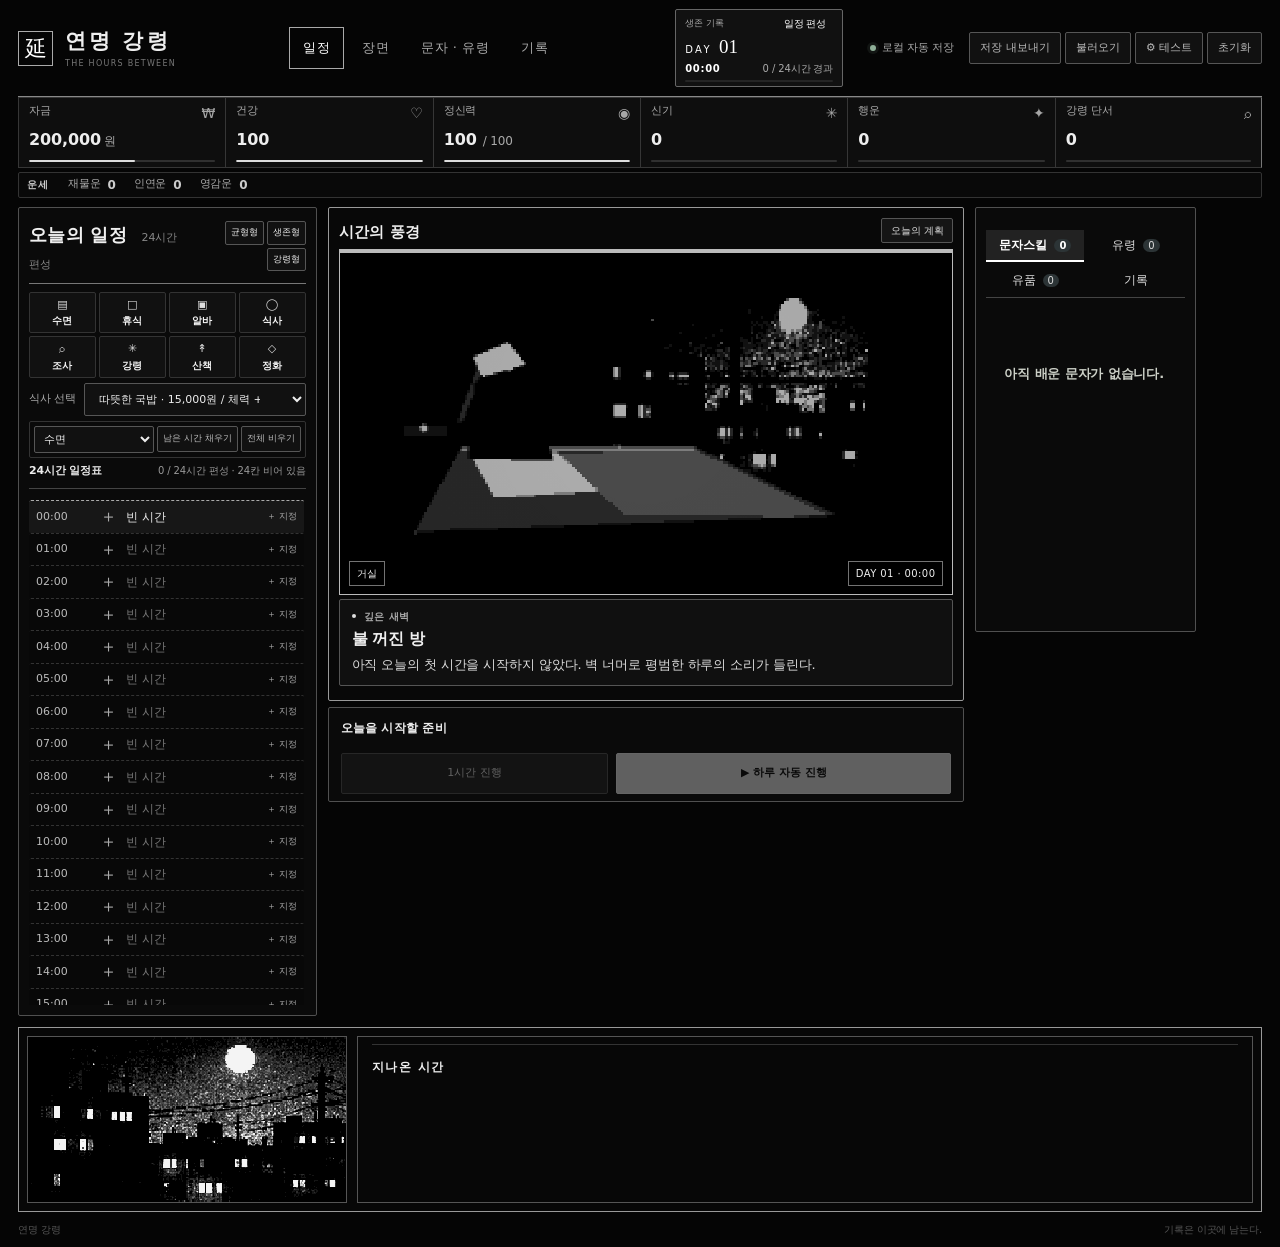
==== index.html @ 231bb023 "fix: render ghost inventory portraits from embedded assets" ====
<!doctype html>
<html lang="ko">
<head>
  <meta charset="utf-8">
  <meta name="viewport" content="width=device-width, initial-scale=1">
  <meta name="theme-color" content="#050505">
  <meta name="description" content="연명 강령 — 24시간을 나누어 살아남는 강령 생존 시뮬레이터. 웹 테스트 버전.">
  <title>연명 강령 | Life with Taboo v0.5.1</title>
  <style>
:root{color-scheme:dark;--bg:#101417;--panel:#171d20;--panel2:#1d2428;--panel3:#232d30;--border:#344043;--text:#ece6d8;--muted:#9ca8a5;--faint:#6c7776;--gold:#d5ae75;--gold2:#9d7b51;--red:#d98581;--mint:#92bea7;--aqua:#8cbdc3;--purple:#bb9bc6;--rad:15px}
*{box-sizing:border-box}html{scroll-behavior:smooth}body{margin:0;min-width:320px;background:var(--bg);color:var(--text);font-family:system-ui,-apple-system,"Malgun Gothic","Apple SD Gothic Neo",sans-serif;font-size:14px;line-height:1.5}button,select,input{font:inherit}button{cursor:pointer}button:disabled{opacity:.38;cursor:not-allowed;filter:grayscale(.35)}[hidden]{display:none!important}button:focus-visible,select:focus-visible,.hour-slot:focus-visible{outline:2px solid var(--gold);outline-offset:3px}
.background-engraving{pointer-events:none;position:fixed;inset:0;z-index:-1;background:radial-gradient(ellipse 900px 500px at 67% -8%,#57452b23,transparent 72%),radial-gradient(ellipse 700px 650px at 3% 65%,#24534d19,transparent 72%),repeating-linear-gradient(135deg,transparent 0,transparent 24px,#ffffff02 25px,#ffffff02 26px)}
.shell{width:min(1520px,calc(100% - 58px));margin:0 auto}.topbar{min-height:76px;display:flex;align-items:center;justify-content:space-between;gap:15px;border-bottom:1px solid #344043aa}.brand{display:flex;align-items:center;gap:12px;min-width:0}.brand-mark{width:39px;height:39px;border-radius:50%;display:grid;place-items:center;color:var(--gold);border:1px solid #9d7b51;background:#9d7b5112;font-size:26px;box-shadow:0 0 0 4px #101417,0 0 0 5px #483e32}.brand-text{display:flex;flex-direction:column;gap:1px}.brand-text strong{font-family:Georgia,"Noto Serif KR",serif;font-size:19px;letter-spacing:.1em;font-weight:600}.brand-text small{color:var(--faint);font-size:9px;letter-spacing:.16em;white-space:nowrap}.topbar-actions{display:flex;align-items:center;justify-content:flex-end;flex-wrap:wrap;gap:5px}.autosave-tag{display:inline-flex;gap:6px;align-items:center;padding:0 11px;color:var(--muted);font-size:11px;white-space:nowrap}.led{height:6px;width:6px;background:#8faf98;border-radius:50%;box-shadow:0 0 0 3px #8faf9817}.led.error{background:var(--red)}
.button,.chip{border:1px solid var(--border);border-radius:9px;background:#242d2d;color:var(--text);padding:10px 14px;transition:background .15s,border-color .15s,transform .15s;white-space:nowrap}.button:hover:not(:disabled),.chip:hover:not(:disabled){background:#303b3a;border-color:#68736d}.button:active:not(:disabled),.chip:active:not(:disabled){transform:translateY(1px)}.button.ghost{background:transparent;color:#b6c1bb}.button.ghost:hover:not(:disabled){background:#ffffff0a;color:#fff}.button.tiny{padding:7px 10px;font-size:11px}.button.primary{border-color:#d5ae75;background:linear-gradient(110deg,#c59b62,#e5c28b);color:#1a1b17;font-weight:750;box-shadow:0 3px 21px #c59b6215}.button.primary:hover:not(:disabled){background:linear-gradient(110deg,#d9ad71,#f1cb94)}.button.secondary{background:#293638;border-color:#536a69;color:#e7ece4}.button.danger{color:#fff;background:#8f4f50;border-color:#b16b6b}.danger-text{color:#cf8d87!important}.chip{padding:7px 10px;font-size:11px;background:#ffffff04;color:#b6bfba}
.hero{display:flex;gap:35px;justify-content:space-between;align-items:stretch;padding:27px 0 25px}.eyebrow,.section-kicker{font-size:10px;font-weight:800;letter-spacing:.2em;color:var(--gold2)}.eyebrow{display:flex;align-items:center;gap:9px}.line-dot{width:6px;height:6px;background:var(--gold);border-radius:50%}.hero h1{font-family:Georgia,"Noto Serif KR","Malgun Gothic",serif;font-size:clamp(25px,3vw,40px);line-height:1.35;letter-spacing:-.045em;font-weight:500;margin:11px 0 10px}.hero h1 em{font-style:normal;color:var(--gold)}.hero p{margin:0;color:var(--muted);font-size:12px}.day-indicator{flex:0 0 220px;min-height:172px;border:1px solid #594b38;border-radius:13px;background:linear-gradient(155deg,#2f2922,#1d2425 75%);padding:17px 18px;display:flex;flex-direction:column;justify-content:space-between}.day-top,.day-bottom,.risk-label,.section-title-row,.schedule-header{display:flex;justify-content:space-between;align-items:center;gap:8px}.day-top{font-size:11px;color:#c0b29f}.day-top span:last-child{color:#e2b878;border-radius:12px;border:1px solid #a17a434a;padding:2px 7px;font-size:10px;white-space:nowrap}.day-number{display:flex;align-items:baseline;gap:10px;color:var(--gold)}.day-number small{font-size:13px;letter-spacing:.24em}.day-number span{font-family:Georgia,serif;font-size:54px;line-height:1}.day-bottom strong{font-size:16px;letter-spacing:.07em}.day-bottom span{font-size:10px;color:#b8aa94}.day-track,.risk-track,.stat-track{height:5px;background:#0e1315;border-radius:10px;overflow:hidden}.day-track>div{height:100%;background:var(--gold);border-radius:10px;transition:width .25s}
.stats{display:grid;grid-template-columns:repeat(6,minmax(0,1fr));gap:9px}.stat-card{min-width:0;position:relative;padding:14px 14px 12px;background:#1b2225;border:1px solid #354143;border-radius:12px;overflow:hidden}.stat-head{display:flex;justify-content:space-between;gap:8px;color:#aab4ad;font-size:11px}.stat-head .stat-icon{font-size:14px;opacity:.8}.stat-value{font-family:Georgia,"Malgun Gothic",serif;font-weight:650;font-size:clamp(18px,1.6vw,25px);font-variant-numeric:tabular-nums;line-height:1.6;white-space:nowrap}.stat-suffix{font-family:system-ui;font-size:12px;color:#adb6ac;margin-left:3px;font-weight:400}.stat-foot{font-size:10px;color:var(--faint);min-height:16px;white-space:nowrap;overflow:hidden;text-overflow:ellipsis}.stat-track{height:3px;margin-top:8px}.stat-track>div{height:100%;border-radius:10px}.stat-card.critical{border-color:#a55e56;background:#342325}.stat-card.critical .stat-value{color:#e6a59b}.fortune-strip{margin:10px 0 21px;display:flex;justify-content:space-between;gap:10px;align-items:center;padding:10px 14px;border:1px solid #2f3b3c;border-radius:10px;background:#141b1e;color:var(--muted)}.fortune-left,.fortune-right{display:flex;align-items:center;gap:18px;flex-wrap:wrap}.fortune-title{font-size:10px;color:var(--gold2);letter-spacing:.14em;font-weight:800}.fortune-stat{display:flex;gap:7px;font-size:11px;align-items:center}.fortune-stat strong{font-size:12px;color:#d2c1a8}.fortune-stat strong.minus{color:var(--red)}.fortune-right{font-size:10px;color:#87938e}.fortune-right span{color:var(--gold)}
.main-grid{display:grid;grid-template-columns:minmax(0,1.7fr) minmax(350px,1fr);gap:16px;align-items:start}.left-stack,.right-stack{display:flex;flex-direction:column;gap:16px;min-width:0}.panel{border:1px solid #354143;background:linear-gradient(140deg,#1a2225,#171c1f);border-radius:var(--rad);padding:20px}.panel h2{font-size:18px;font-weight:700;margin:3px 0 0;letter-spacing:-.04em}.heading-sub{font-size:11px;color:var(--faint);font-weight:400;letter-spacing:0;margin-left:8px}.preset-set{display:flex;gap:5px;flex-wrap:wrap;justify-content:flex-end}.instruction{color:#a9b3aa;font-size:11px;padding:12px 13px;background:#29312c67;border-left:2px solid #92754a;margin:16px 0 15px;display:flex;gap:7px;align-items:center;flex-wrap:wrap}.instruction>span:first-child{color:var(--gold);font-size:15px}.instruction>span:last-child{color:var(--gold)}.brush-grid{display:grid;grid-template-columns:repeat(4,minmax(0,1fr));gap:8px}.brush{position:relative;border:1px solid #3a4748;background:#222b2d;min-width:0;padding:11px 11px 10px;border-radius:10px;color:var(--text);display:flex;align-items:center;gap:10px;text-align:left}.brush:after{content:'';display:block;position:absolute;left:0;right:0;bottom:0;height:2px;background:var(--action-color);border-radius:0 0 10px 10px;opacity:.8}.brush:hover:not(:disabled){border-color:#8a947e;background:#303a38}.brush.selected{border-color:var(--gold);background:#3b362b;box-shadow:inset 0 0 0 1px #d5ae7547}.brush.selected:after{height:3px;background:var(--gold)}.brush-emoji{font-size:20px;flex-shrink:0}.brush-info{min-width:0;display:flex;flex-direction:column}.brush-info strong{font-weight:700;font-size:12px;white-space:nowrap}.brush-info small{font-size:9px;color:var(--muted);white-space:nowrap;overflow:hidden;text-overflow:ellipsis}.plan-settings{display:flex;align-items:center;gap:10px;margin:17px 0 16px;flex-wrap:wrap}.plan-settings label{font-size:11px;color:var(--muted)}select{background:#273136;color:#e7e8de;border:1px solid #4b5858;border-radius:8px;padding:8px 29px 8px 10px;min-width:0;outline:none}select option{background:#1f292c}.plan-settings select{width:min(300px,60%);font-size:11px}.plan-setting-spacer{flex:1}.schedule-header{border-bottom:1px solid #374244;padding-bottom:9px;margin-bottom:11px;color:#c7d1c9;font-size:12px;font-weight:700}.schedule-header span:last-child{font-size:10px;color:#94ad9b;font-weight:400}.hour-grid{display:grid;grid-template-columns:repeat(6,minmax(0,1fr));gap:7px;user-select:none}.hour-slot{position:relative;min-height:73px;min-width:0;padding:9px 10px 8px;border:1px solid #364344;border-radius:9px;background:#242c2f;text-align:left;color:#e1e2d9;display:flex;flex-direction:column;justify-content:space-between;overflow:hidden}.hour-slot:before{content:'';position:absolute;top:0;left:0;right:0;height:2px;background:var(--action-color)}.hour-slot:hover:not(:disabled){background:#313d3e;border-color:#858f83}.hour-slot .hour-number{font-size:10px;color:#99a69f;font-variant-numeric:tabular-nums}.hour-slot .hour-body{display:flex;align-items:center;gap:5px;font-size:12px;font-weight:650;white-space:nowrap}.hour-slot .hour-body span{font-size:15px}.hour-slot.done{opacity:.48;background:#181e20}.hour-slot.now{border-color:var(--gold);box-shadow:inset 0 0 0 1px #d5ae7550}.hour-slot.now:after{content:'▶';position:absolute;right:7px;top:6px;font-size:9px;color:var(--gold)}.hour-slot:disabled{cursor:default}.hour-slot.done:hover{background:#181e20}.schedule-footer{display:flex;gap:8px;flex-wrap:wrap;padding-top:13px;font-size:10px;color:#b6c0ba}.schedule-summary{background:#25302f;border:1px solid #394745;border-radius:7px;padding:5px 8px}.schedule-summary strong{color:#e6e4d7;margin-left:4px}.schedule-summary.warn{color:#eeb0a2;border-color:#78554a}.execution-panel{display:flex;align-items:center;justify-content:space-between;gap:20px;border-color:#735a3c;background:linear-gradient(110deg,#252720,#1b2426 65%)}.execution-text{min-width:0}.execution-text h2{margin:4px 0 5px}.execution-text p{margin:0;font-size:11px;color:#a4aea7;max-width:450px}.execution-buttons{display:flex;gap:9px;flex-shrink:0}.execution-buttons .button{padding:13px 16px;font-size:12px}
.omen-panel h2{margin:2px 0 19px}.risk-item{margin-bottom:19px}.risk-label{font-size:12px;color:#c9d0c7;margin-bottom:8px}.risk-label strong{font-family:Georgia,serif;font-size:22px;color:#d8c4a0;font-variant-numeric:tabular-nums}.risk-track{height:7px;background:#0b1315}.fill{height:100%;width:0;transition:width .3s;border-radius:8px}.ritual-fill{background:linear-gradient(90deg,#8b7973,#c7a884)}.release-fill{background:linear-gradient(90deg,#a46e71,#df8d86)}.risk-item small{display:block;color:#84948e;font-size:10px;margin-top:7px}.risk-footer{display:flex;gap:8px;margin-top:3px}.risk-footer span{padding:8px 10px;background:#242e31;border:1px solid #37464a;border-radius:8px;flex:1;font-size:11px;text-align:center;color:#c8d5ca}.collection-panel{min-height:425px}.tabs{display:flex;gap:3px;margin:12px 0 16px;border-bottom:1px solid #374345;overflow-x:auto}.tab{border:0;border-bottom:2px solid transparent;background:transparent;color:#9fa9a4;padding:9px 12px;font-size:11px;white-space:nowrap}.tab span{background:#2c3436;border-radius:7px;padding:1px 5px;margin-left:3px;font-size:10px}.tab.active{color:var(--gold);border-color:var(--gold);font-weight:700}.collection-content{min-height:278px;max-height:580px;overflow-y:auto;padding-right:3px;scrollbar-color:#52615e transparent;scrollbar-width:thin}.empty-state{padding:50px 18px;text-align:center;color:#8a9b94}.empty-state .empty-symbol{font-size:37px;color:#8f7960;display:block;margin-bottom:9px}.empty-state strong{display:block;color:#cbcfc6;margin-bottom:5px;font-size:13px}.empty-state p{margin:0;font-size:11px;line-height:1.9}.archive-item{border:1px solid #384645;background:#222b2e;border-radius:10px;padding:12px;margin:0 0 8px}.archive-top{display:flex;align-items:flex-start;justify-content:space-between;gap:8px}.archive-top strong{font-size:13px}.grade-badge,.ghost-state{font-size:10px;color:#c9bd9f;border:1px solid #625844;background:#39352e;padding:2px 7px;border-radius:20px;white-space:nowrap}.grade-badge.grade-2{color:#b6c7e4;border-color:#63748b;background:#333a49}.grade-badge.grade-3{color:#e6a4ab;border-color:#93616e;background:#48323c}.archive-item p{font-size:11px;color:#a9b9b2;line-height:1.75;margin:8px 0 0}.archive-item .archive-story{color:#dbba97;font-style:italic;font-size:11px}.archive-bottom{display:flex;justify-content:space-between;align-items:center;gap:10px;margin-top:10px}.archive-bottom small{font-size:10px;color:#83968c}.archive-bottom .button{padding:6px 10px}.ghost-state.locked{color:#efae9d;border-color:#855752;background:#492a2e}.log-item{font-size:11px;line-height:1.7;padding:11px 5px;border-bottom:1px solid #344041;color:#acbdb5}.log-item:first-child{color:#dfd0af}.guide{font-size:11px;color:#adbbb4;line-height:1.85}.guide h3{color:#dec49c;font-size:12px;margin:16px 0 4px}.guide p{margin:0 0 7px}.guide code{color:#d0ba9a;background:#293332;padding:2px 4px;border-radius:4px}.footer{display:flex;align-items:center;justify-content:space-between;gap:10px;flex-wrap:wrap;color:#667571;font-size:10px;padding:22px 0 28px}
.modal-overlay{position:fixed;z-index:10;inset:0;background:#050a0bdc;display:flex;align-items:center;justify-content:center;padding:16px;backdrop-filter:blur(7px)}.modal-card{width:min(780px,100%);max-height:min(90vh,950px);overflow-y:auto;border:1px solid #8a6d47;background:linear-gradient(135deg,#26302e,#1b2327 65%);border-radius:18px;box-shadow:0 35px 120px #000a,0 0 0 6px #e6bc6920;padding:28px}.modal-kicker{font-size:10px;letter-spacing:.2em;color:var(--gold);font-weight:800;text-transform:uppercase}.modal-card h2{font-family:Georgia,"Malgun Gothic",serif;font-size:26px;font-weight:600;letter-spacing:-.05em;margin:7px 0 13px}.modal-intro{white-space:pre-line;font-size:13px;line-height:1.85;color:#b9c7bd;margin:0 0 20px}.modal-choices{display:grid;grid-template-columns:repeat(2,minmax(0,1fr));gap:10px;margin:17px 0}.choice-card{background:#252f30;border:1px solid #4c5955;border-radius:10px;padding:15px;text-align:left;color:#e7e4dc;min-width:0;display:flex;flex-direction:column;gap:10px;min-height:120px}.choice-card:hover:not(:disabled){background:#343b36;border-color:var(--gold)}.choice-head{display:flex;align-items:center;justify-content:space-between;gap:8px}.choice-head strong{font-size:14px;overflow-wrap:anywhere}.choice-description{color:#b4c0b9;font-size:11px;line-height:1.75;flex:1}.choice-cost{color:#d8b282;font-size:11px;font-weight:750}.choice-card:disabled{opacity:.42}.modal-bottom{display:flex;align-items:center;justify-content:space-between;gap:12px;flex-wrap:wrap;margin-top:20px}.modal-hint{color:#8fa49b;font-size:11px}.modal-bottom .button{padding:12px 20px}.choice-title{color:#dfbea3;font-size:12px}.choice-card .choice-risk{font-size:10px;color:#caa398}.modal-end{background:#39262a;border:1px solid #bd7477;border-radius:9px;padding:15px;color:#f2c5c2;line-height:1.8;margin:14px 0}.report-note{border-left:2px solid var(--gold);background:#d5ae7514;padding:11px 14px;color:#d9c39f;font-size:12px;margin-bottom:15px}
.debug-drawer{position:fixed;z-index:12;top:0;right:0;bottom:0;width:min(440px,100vw);padding:24px;overflow-y:auto;border-left:1px solid #806a49;background:#1f2829;box-shadow:-10px 0 70px #000a}.debug-head{display:flex;align-items:start;justify-content:space-between;gap:10px}.debug-head h2{margin:4px 0;font-size:20px}.icon-button{border:1px solid #546262;background:transparent;color:white;border-radius:9px;padding:7px 10px}.debug-drawer>p,.debug-note{font-size:12px;color:#a6b8af;line-height:1.7}.debug-row{display:flex;gap:7px;margin:16px 0}.debug-row select{flex:1;min-width:0}.debug-row .button{font-size:11px;padding:8px 9px}.debug-quick{display:grid;grid-template-columns:1fr 1fr;gap:7px;margin-top:24px}.debug-quick .button{font-size:11px}.debug-note{border:1px solid #4b5853;background:#1b2324;border-radius:9px;padding:12px;margin-top:20px;white-space:pre-line}.toast{position:fixed;z-index:21;bottom:20px;left:50%;transform:translateX(-50%);background:#344440;border:1px solid #9cb2a3;padding:10px 16px;border-radius:10px;font-size:12px;color:#f3f2ea;box-shadow:0 10px 30px #0008;max-width:min(580px,90vw);text-align:center}
@media(max-width:1200px){.shell{width:calc(100% - 40px)}.main-grid{grid-template-columns:minmax(0,1.3fr) minmax(315px,1fr)}.brush-grid{grid-template-columns:repeat(4,minmax(0,1fr))}.brush{gap:6px;padding:10px 7px}.brush-emoji{font-size:18px}.hour-grid{grid-template-columns:repeat(6,minmax(0,1fr));gap:5px}.hour-slot{padding:8px 6px;min-height:66px}.execution-panel{flex-direction:column;align-items:stretch}.execution-buttons .button{flex:1}}
@media(max-width:940px){.main-grid{grid-template-columns:minmax(0,1fr)}.right-stack{display:grid;grid-template-columns:minmax(0,1fr) minmax(0,1.2fr);align-items:start}.stats{grid-template-columns:repeat(3,minmax(0,1fr))}.hero{gap:20px}.panel{padding:17px}.collection-content{max-height:620px}}
@media(max-width:640px){.shell{width:calc(100% - 24px)}.topbar{padding:13px 0;flex-direction:column;align-items:stretch}.topbar-actions{justify-content:flex-start}.hero{flex-direction:column;padding:21px 0 17px}.hero h1{font-size:28px}.day-indicator{flex-basis:auto;min-height:130px;padding:13px}.day-number span{font-size:39px}.stats{gap:6px}.stat-card{padding:10px 9px}.stat-value{font-size:20px}.stat-head{font-size:10px}.fortune-strip{flex-direction:column;align-items:flex-start}.right-stack{display:flex;align-items:stretch}.section-title-row{align-items:start;flex-direction:column}.preset-set{justify-content:flex-start}.brush-grid{grid-template-columns:repeat(2,minmax(0,1fr))}.hour-grid{grid-template-columns:repeat(4,minmax(0,1fr))}.hour-slot{min-height:62px}.modal-card{padding:19px 16px;max-height:92vh}.modal-choices{grid-template-columns:1fr}.modal-card h2{font-size:22px}.choice-card{min-height:95px}.execution-buttons{flex-direction:column}.plan-settings{gap:8px}.plan-settings select{width:60%}.footer{flex-direction:column;align-items:flex-start}}
@media(prefers-reduced-motion:reduce){*,*:before,*:after{transition:none!important;animation:none!important;scroll-behavior:auto!important}}

/* v0.3 click-to-queue schedule editor */
.brush{transition:background .12s,border-color .12s;cursor:pointer}
.brush-add{margin-left:auto;font-size:16px;line-height:1;color:#d4b47f;border:1px solid #6b644f;border-radius:5px;padding:1px 5px;flex-shrink:0}
.brush:disabled .brush-add{opacity:.4}
.queue-toolbar{display:flex;align-items:center;gap:9px;flex-wrap:wrap;margin:0 0 16px;padding:11px 12px;border:1px solid #354344;border-radius:9px;background:#202a2b}
.queue-toolbar label{font-size:11px;color:#9eb5a9;white-space:nowrap}
.queue-toolbar select{font-size:11px;padding:7px 26px 7px 10px;min-width:96px;flex:1}
.queue-toolbar .button{white-space:nowrap}
.queue-toolbar .queue-clear{color:#d7aaa3}
.schedule-header small{font-size:10px;color:#728a80;font-weight:400;margin-left:6px}
.hour-grid{display:flex;flex-direction:column;gap:5px;max-height:450px;overflow-y:auto;scrollbar-width:thin;scrollbar-color:#596e63 #151b1c;user-select:auto;padding-right:5px;scroll-behavior:auto}
.queue-slot{position:relative;display:grid;grid-template-columns:minmax(116px,.85fr) minmax(115px,1fr) auto;align-items:center;gap:10px;flex-shrink:0;min-height:44px;width:100%;padding:9px 12px;border:1px solid #364344;border-radius:7px;background:#242c2f;color:#e1e2d9;text-align:left}
.queue-slot.filled:before{content:'';position:absolute;top:7px;bottom:7px;left:0;width:3px;border-radius:0 3px 3px 0;background:var(--action-color)}
.queue-slot.filled:hover:not(:disabled){background:#34403f;border-color:#c09e6c}
.queue-slot.empty{background:#1b2425;border-color:#303b3c;color:#687d74;border-style:dashed}
.queue-slot.queue-next{border-color:#86734e;background:#292c27;color:#c9b389}
.queue-time{font-size:11px;color:#99a69f;font-variant-numeric:tabular-nums;white-space:nowrap}
.queue-content{display:flex;align-items:center;gap:9px;min-width:0;font-size:12px}
.queue-content strong{font-weight:650;white-space:nowrap;overflow:hidden;text-overflow:ellipsis}
.queue-action-icon{font-size:18px;width:20px;flex-shrink:0;text-align:center;color:var(--action-color)}
.queue-empty-symbol{font-size:17px;width:20px;text-align:center;color:#a68c60}
.queue-trailing{font-size:10px;color:#90a99b;white-space:nowrap}
.queue-slot.filled .queue-trailing{color:#d2b592}
.queue-slot.done{opacity:.45}
.queue-slot.now{border-color:var(--gold)}
.queue-slot:disabled{cursor:default}
.queue-slot:disabled .queue-trailing{color:#819188}
@media(max-width:640px){.queue-slot{grid-template-columns:95px minmax(0,1fr) auto;gap:7px;padding:9px 8px}.queue-time{font-size:10px}.queue-content{font-size:11px;gap:5px}.queue-action-icon{width:17px;font-size:15px}.queue-trailing{font-size:9px}.queue-toolbar{gap:7px}.schedule-header small{display:none}}
@media(max-width:380px){.queue-toolbar select{flex-basis:100%}}

/* v0.4: fixed-slot planner + center story stage */
.hero{padding:14px 0 13px;align-items:center}
.hero h1{font-size:clamp(22px,2.1vw,30px);margin:6px 0;line-height:1.25}
.hero h1 br{display:none}
.day-indicator{min-height:103px;padding:10px 14px;flex-basis:224px}
.day-number span{font-size:35px}
.fortune-strip{margin:9px 0 13px;padding:7px 12px}
.stat-card{padding:10px 11px 11px}.stat-value{font-size:20px}
.main-grid{grid-template-columns:minmax(295px,.98fr) minmax(420px,1.35fr) minmax(255px,.86fr);gap:12px;align-items:start}
.left-stack,.right-stack,.center-stack{display:flex;flex-direction:column;gap:12px;min-width:0}
.main-grid .panel{padding:15px}
.panel h2{font-size:16px}
.planner-panel .instruction{font-size:10px;margin:10px 0;line-height:1.45;padding:8px 10px}
.brush-grid{grid-template-columns:repeat(2,minmax(0,1fr));gap:6px}
.brush{padding:7px 9px;min-height:42px}.brush-emoji{font-size:16px}.brush-info strong{font-size:11px}
.plan-settings{margin:11px 0}.queue-toolbar{margin-bottom:10px}
.hour-grid{max-height:425px;gap:4px}.queue-slot{min-height:35px;grid-template-columns:95px minmax(0,1fr) auto;padding:6px 9px}
.queue-content{font-size:11px}.queue-action-icon{font-size:14px;width:16px}
.queue-slot.empty:hover:not(:disabled){background:#28332e;border-color:#ae9873;color:#ddccb1}
.queue-slot.targeted{background:#473b29!important;border:1px solid #e4b571!important;color:#f4dfad!important}
.queue-slot.targeted .queue-trailing{color:#e8c891}
.queue-slot.now{box-shadow:inset 0 0 0 1px #d5ae7550}
.stage-panel{border-color:#6e6651;background:linear-gradient(135deg,#22292b,#171c20 85%)}
.stage-header{display:flex;align-items:center;justify-content:space-between;gap:12px;margin-bottom:12px}
.stage-pill{border:1px solid #4b635f;background:#263a37;padding:4px 9px;color:#b3d5c3;border-radius:20px;font-size:10px;white-space:nowrap}
.stage-pill.urgent{color:#f3cc9a;background:#4b3526;border-color:#a77c49}
.pixel-frame{position:relative;overflow:hidden;background:#111a26;border:5px solid #343b42;box-shadow:inset 0 0 0 1px #d8c7a1,0 8px 25px #0007;aspect-ratio:16/9}
.pixel-frame canvas{display:block;width:100%;height:100%;object-fit:fill;image-rendering:pixelated;image-rendering:crisp-edges}
.pixel-caption,.pixel-clock{position:absolute;bottom:8px;padding:4px 7px;background:#151d26d9;border:1px solid #63707077;font-size:10px;letter-spacing:.04em;color:#f2dfbd}
.pixel-caption{left:9px}.pixel-clock{right:9px;font-variant-numeric:tabular-nums}
.stage-narration{margin:12px 0 9px;min-height:112px;padding:14px 14px 12px;border:1px solid #3c4845;background:#242c2c;border-radius:9px}
.stage-time{display:flex;align-items:center;gap:8px;color:#c8b38b;font-size:10px;font-weight:700;letter-spacing:.05em}
.lamp-dot{width:6px;height:6px;background:#e9c08c;box-shadow:0 0 9px #e9c08c;border-radius:50%}
.stage-narration h2{margin:7px 0 5px;font-size:18px;font-family:Georgia,"Malgun Gothic",serif}
.stage-narration p{font-size:12px;line-height:1.8;color:#bdc9bf;margin:0;white-space:pre-line;overflow-wrap:anywhere}
.stage-interaction:not(:empty){min-height:20px}
.stage-idle{padding:15px;border:1px dashed #46514e;border-radius:8px;color:#96a39c;font-size:11px;text-align:center;background:#1c2426}
.stage-interaction .modal-kicker{font-size:10px}
.stage-interaction h2{font-size:19px;margin:5px 0 9px}
.stage-interaction .modal-intro{margin-bottom:10px;font-size:12px;line-height:1.7}
.stage-interaction .modal-choices{display:grid;grid-template-columns:1fr;gap:7px;margin:11px 0}
.stage-interaction .choice-card{min-height:0;padding:11px 12px;gap:3px;transition:border-color .15s,background .15s}
.stage-interaction .choice-head strong{font-size:12px}
.stage-interaction .choice-description{font-size:10px;line-height:1.65}
.stage-interaction .modal-bottom{margin-top:10px;gap:10px}
.stage-interaction .modal-bottom .button{padding:9px 12px}
.stage-interaction .modal-hint{font-size:10px}
.stage-interaction .modal-end{padding:9px;font-size:12px}
.stage-interaction .report-note{margin-bottom:11px}
.recap-label{color:#997d59;letter-spacing:.18em;font-size:9px;font-weight:800;margin-top:15px;padding-top:13px;border-top:1px solid #334044}
.scene-recap{display:flex;flex-direction:column;gap:6px;margin-top:7px}
.scene-recap>div{display:flex;align-items:baseline;gap:8px;font-size:10px;color:#9daaa4;min-width:0}
.scene-recap span{color:#d4b682;font-family:monospace}
.scene-recap strong{color:#c6d4c7;white-space:nowrap}
.scene-recap small{font-size:10px;overflow:hidden;text-overflow:ellipsis;white-space:nowrap;min-width:0}
.center-stack .execution-panel{display:flex;flex-direction:column;align-items:stretch;gap:11px}
.center-stack .execution-buttons{width:100%;display:grid;grid-template-columns:1fr 1.25fr;gap:8px}
.center-stack .execution-buttons .button{padding:11px 8px;min-width:0;font-size:11px}
.right-stack .risk-footer{gap:6px}.right-stack .panel h2{font-size:15px}
@media (max-width:1280px){
 .main-grid{grid-template-columns:minmax(280px,.85fr) minmax(390px,1.25fr)}
 .right-stack{grid-column:1/-1;display:grid;grid-template-columns:minmax(270px,.7fr) minmax(0,1.3fr);align-items:start}
}
@media (max-width:830px){
 .main-grid{grid-template-columns:minmax(0,1fr)}
 .center-stack{order:0}.left-stack{order:1}.right-stack{order:2;grid-column:auto}
 .stage-panel{max-width:800px;width:100%;margin:auto}
 .day-indicator{flex-basis:220px}
 .brush-grid{grid-template-columns:repeat(4,minmax(0,1fr))}
}
@media (max-width:640px){
 .shell{width:calc(100% - 18px)}
 .hero{padding:11px 0;gap:9px}
 .hero h1{font-size:24px}
 .day-indicator{min-height:100px;flex-basis:auto}
 .right-stack{display:flex}
 .main-grid .panel{padding:12px}
 .stage-narration{margin:9px 0;min-height:95px;padding:10px}
 .stage-interaction .modal-choices{grid-template-columns:1fr}
 .queue-slot{grid-template-columns:87px minmax(0,1fr) auto}
 .brush-grid{grid-template-columns:repeat(2,minmax(0,1fr))}
 .stats{grid-template-columns:repeat(3,minmax(0,1fr))}
 .stat-value{font-size:16px}
}
@media(max-width:360px){.queue-slot{grid-template-columns:76px minmax(0,1fr) auto;padding:6px 5px}.queue-time{font-size:9px}.queue-trailing{font-size:9px}.pixel-clock{font-size:8px}}

/* v0.4.1: unobtrusive status; story-first presentation */
.stat-card{display:flex;flex-direction:column;justify-content:space-between;gap:3px}
.stat-track{margin-top:6px}
.fortune-strip{margin-bottom:13px}
.empty-state p:empty{display:none}
.stage-interaction:empty{display:none}
.stage-interaction .choice-card{min-height:42px}
.brush-info{justify-content:center}

</style>
  <style>
/* Version 0.5 - restrained monochrome documentary / high-contrast pixel noir. */
:root{--bg:#050505;--panel:#0c0c0c;--panel2:#121212;--panel3:#1b1b1b;--border:#555;--text:#f4f4f4;--muted:#aaa;--faint:#888;--gold:#f2f2f2;--gold2:#bbb;--red:#fff;--mint:#eee;--aqua:#ddd;--purple:#bbb;--rad:2px}
body{background:#050505;color:#efefef;font-family:"Malgun Gothic","Apple SD Gothic Neo",system-ui,sans-serif;font-size:13px;letter-spacing:-.01em}
.background-engraving{display:none!important}
.shell{width:min(1640px,calc(100% - 36px))}
.topbar{min-height:62px;border-bottom:1px solid #888}
.brand-mark{width:35px;height:35px;border-radius:0;border:1px solid #aaa;background:#050505;color:#fff;box-shadow:none;font-size:22px;font-family:serif}
.brand-text strong{font-size:21px;letter-spacing:.16em}.brand-text small{color:#777;font-size:8px}
.button,.chip,.panel,.stat-card,.day-indicator,.hour-slot,.queue-slot,.brush,.stage-narration,.queue-toolbar,.instruction,select,.archive-item,.choice-card,.stage-pill,.fortune-strip{border-radius:2px!important;box-shadow:none!important;filter:none!important}
.button,.chip,select{background:#111!important;border:1px solid #565656!important;color:#eee!important}
.button.primary{background:#ededed!important;color:#080808!important;border-color:#f9f9f9!important;font-weight:800}
.button.primary:hover:not(:disabled){background:#fff!important}
.button.secondary{background:#222!important}.button:hover:not(:disabled),.chip:hover:not(:disabled){background:#333!important;color:#fff!important;border-color:#ddd!important}
.button.ghost{color:#bbb!important}.button.danger{background:#eee!important;color:#101010!important}
.danger-text{color:#ddd!important}.button:focus-visible,.chip:focus-visible,.choice-card:focus-visible{outline-color:white}
.hero{padding:9px 0 10px;gap:12px}.hero-copy{flex:1;min-width:0}.hero .eyebrow{font-size:9px;color:#888;letter-spacing:.16em}
.hero h1{font-size:clamp(16px,2vw,21px);line-height:1.2;font-weight:400;letter-spacing:.035em;margin:4px 0;color:#ddd}
.line-dot{background:#fff}.day-indicator{border:1px solid #666;background:#111;min-height:64px;flex-basis:270px;padding:7px 13px;gap:4px}
.day-number{color:#fff;gap:7px}.day-number span{font-size:25px}.day-number small{font-size:10px}.day-top,.day-bottom{font-size:10px;color:#aaa}
.day-top span:last-child{border:0;color:#fff}.day-bottom strong{font-size:12px;color:#fff}.day-bottom span{color:#aaa;font-size:10px}
.day-track{height:2px;background:#252525}.day-track>div{background:#fff}.stats{gap:5px}.stat-card{background:#0e0e0e;border:1px solid #363636;padding:9px 12px;min-height:69px}
.stat-head{font-size:10px;color:#aaa}.stat-head .stat-icon{color:#ccc}.stat-value{font-family:inherit;font-size:18px;color:#eee}.stat-suffix{color:#aaa}.stat-track{height:2px;background:#303030;margin-top:5px}.stat-track>div{background:#ddd!important}.stat-card.critical{background:#202020;border-color:#eee}.stat-card.critical .stat-value{color:#fff}
.fortune-strip{background:#090909;border:1px solid #333;padding:5px 12px;margin:5px 0 11px}.fortune-title,.fortune-stat strong,.fortune-right span{color:#ccc!important}
.main-grid{grid-template-columns:minmax(264px,.82fr) minmax(480px,1.76fr) minmax(247px,.8fr);gap:9px}
.left-stack,.center-stack,.right-stack{gap:9px}.main-grid .panel{padding:12px}.panel{background:#0a0a0a;border:1px solid #505050}
.panel h2{font-size:15px;font-weight:600;letter-spacing:.015em}.section-kicker,.eyebrow{color:#999;font-size:9px;font-weight:500;letter-spacing:.14em}
.heading-sub{color:#888}.instruction{background:#0e0e0e;border-left:1px solid #8c8c8c;color:#aaa;font-size:10px;margin:8px 0}.instruction>span:first-child{color:#eee}
.brush-grid{grid-template-columns:repeat(2,minmax(0,1fr));gap:4px}.brush{min-height:33px;background:#111;border:1px solid #333;padding:7px 9px}
.brush:after{height:0}.brush-emoji{font-size:13px;color:#ddd}.brush-info strong{font-size:11px}.brush-add{margin-left:auto;color:#ddd;border:0;padding:0;background:none}
.brush:hover:not(:disabled){background:#282828;border-color:#eee}.brush.selected{background:#222;border-color:#eee}
.plan-settings{margin:8px 0}.plan-settings label,.queue-toolbar label{color:#aaa}.queue-toolbar{background:#0a0a0a;border:1px solid #333;padding:7px;margin:0 0 8px;gap:5px}
.schedule-header{border-color:#444;color:#eee;font-size:11px}.schedule-header span:last-child{color:#999}
.hour-grid{max-height:500px;gap:2px;scrollbar-color:#777 #121212}.queue-slot{min-height:33px;background:#121212;border:1px solid #333;padding:5px 7px;grid-template-columns:77px minmax(0,1fr) auto}
.queue-slot.filled:before{background:#ddd;width:2px;top:6px;bottom:6px}.queue-slot.empty{background:#080808;border-style:dashed;border-color:#333;color:#777}
.queue-slot.filled:hover:not(:disabled),.queue-slot.empty:hover:not(:disabled){background:#262626;color:#fff;border-color:#ddd}
.queue-slot.targeted{background:#222!important;border-color:#fff!important;color:#fff!important}.queue-slot.queue-next{background:#171717;color:#eee;border-color:#aaa}
.queue-time{color:#bbb;font-size:10px}.queue-content{font-size:11px}.queue-action-icon{color:#ddd!important;font-size:12px}.queue-trailing,.queue-slot.filled .queue-trailing,.queue-slot.targeted .queue-trailing{color:#aaa}
.schedule-summary{background:#151515;border-color:#444;color:#ddd}.schedule-summary.warn{background:#252525;color:#eee;border-color:#bbb}
.stage-panel{background:#080808;border:1px solid #999}.stage-header{margin-bottom:8px}.stage-pill{border:1px solid #555;background:#151515;color:#ddd;font-size:10px}.stage-pill.urgent{border:1px solid white;background:#272727;color:#fff}
.pixel-frame{border:1px solid #bbb;background:#000;box-shadow:none;aspect-ratio:16/9}.pixel-frame canvas{image-rendering:pixelated}
.pixel-caption,.pixel-clock{background:#000e;border:1px solid #737373;color:#eee;font-size:10px;bottom:8px}
.stage-narration{background:#101010;border:1px solid #555;margin:8px 0;padding:12px 13px;min-height:96px}.stage-time{color:#aaa;font-size:10px}.lamp-dot{background:#ddd;box-shadow:none;width:4px;height:4px}
.stage-narration h2{font-family:"Malgun Gothic",serif;font-size:17px;margin:5px 0}.stage-narration p{color:#ddd;font-size:12px;line-height:1.75}
.stage-interaction .choice-card{background:#0d0d0d;border-color:#494949;color:#f1f1f1;min-height:38px;transition:background .1s}
.stage-interaction .choice-card:hover:not(:disabled){background:#222;border-color:#eee}.choice-description{color:#b6b6b6}
.stage-interaction .modal-kicker,.recap-label{color:#888;letter-spacing:.12em}.recap-label{border-color:#333}
.scene-recap span,.scene-recap strong{color:#bbb}.scene-recap small{color:#888}
.omen-panel{border-color:#333!important}.inventory-peek{display:flex;gap:8px;flex-wrap:wrap;margin:9px 0 1px}.inventory-peek>div{font-size:11px;padding:7px 10px;background:#111;border:1px solid #393939;color:#bbb}
.tabs{border-color:#444}.tab,.archive-item,.collection-content,.empty-state{background:#0a0a0a;color:#ddd}.tab.active{background:#222;color:#fff;border-color:#fff}
.archive-item{border-color:#444}.grade-badge,.ghost-state{background:#171717;color:#eee!important;border-color:#555!important}.ghost-state.locked{border-color:#fff!important}
.footer{color:#555;border-color:#282828}.modal-overlay{background:#000d}.modal-card{background:#0b0b0b;border:1px solid #bbb;border-radius:2px;color:#eee}.modal-card h2{color:#fff}.modal-card .modal-kicker{color:#aaa}
.debug-drawer{background:#0a0a0a;border-color:#777}.toast{background:#111;color:#fff;border:1px solid #ccc}
@media(max-width:1300px){.main-grid{grid-template-columns:minmax(245px,.7fr) minmax(400px,1.3fr)}.right-stack{grid-column:1/-1;display:grid;grid-template-columns:minmax(270px,.7fr) minmax(0,1.3fr)}}
@media(max-width:860px){.main-grid{display:flex;flex-direction:column}.left-stack,.center-stack,.right-stack{width:100%}.center-stack{order:0}.left-stack{order:1}.right-stack{order:2;display:flex}.stats{grid-template-columns:repeat(3,minmax(0,1fr))}}
@media(max-width:640px){.shell{width:calc(100% - 16px)}.topbar{padding:9px 0}.topbar-actions{gap:2px}.topbar-actions .button{font-size:10px;padding:5px 6px}.hero{gap:6px}.day-indicator{flex-basis:175px;padding:7px}.hero h1{font-size:14px}.hero .eyebrow{font-size:8px}.day-bottom span{display:none}.stats{gap:4px}.stat-card{padding:7px 9px}.fortune-strip{margin:4px 0 9px}.brush-grid{grid-template-columns:repeat(2,minmax(0,1fr))}.pixel-caption,.pixel-clock{font-size:9px}.inventory-peek{gap:5px}.queue-slot{grid-template-columns:77px minmax(0,1fr) auto}}
@media(max-width:380px){.brand-text strong{font-size:17px}.day-indicator{flex-basis:150px}.hero-copy h1{display:none}.queue-slot{grid-template-columns:67px minmax(0,1fr) auto}}

.queue-empty-symbol{color:#aaa!important}
.empty-state .empty-symbol{display:none!important}
.archive-item .archive-story{color:#ccc;font-style:normal}
.log-item:first-child,.archive-item p,.stage-interaction .modal-intro{color:#ccc}
.grade-badge.grade-2,.grade-badge.grade-3{background:#1b1b1b!important;color:#fff!important;border-color:#888!important}
.ghost-state.locked{background:#242424!important;color:#fff!important}
.fortune-stat strong.minus,.stat-card.critical .stat-value{color:#fff!important}

</style>
  <style>
/* v0.5.1 restrained pixel-noir / reference-oriented three columns */
.topbar{display:flex;gap:16px;align-items:center;justify-content:space-between;flex-wrap:wrap;padding:9px 0;min-height:65px}
.top-navigation{display:flex;align-items:center;gap:4px;flex-wrap:wrap;margin:auto}
.top-navigation a{font-size:13px;color:#aaa;padding:10px 13px;border:1px solid transparent;text-decoration:none;letter-spacing:.04em}
.top-navigation a:first-child{border:1px solid #a9a9a9;color:#fff}
.top-navigation a:hover{border-color:#bbb;color:white}
.topbar-actions{gap:4px}
.hero{padding:4px 0 6px;gap:14px}
.hero-copy .eyebrow{display:none}
.hero h1{display:none}
.day-indicator{margin-left:auto;min-height:52px;flex-basis:182px}
.stats{grid-template-columns:repeat(6,minmax(0,1fr));gap:0;order:0}
.stat-card{border-radius:0!important;border-right:0;padding:5px 10px;min-height:57px}
.stat-card:last-child{border-right:1px solid #777}
.stat-head{font-size:11px}
.stat-value{font-size:16px}
.stat-track{margin-top:4px}
.fortune-strip{margin:4px 0 9px;min-height:24px;padding:3px 8px}
.main-grid{grid-template-columns:minmax(230px,0.83fr) minmax(450px,2.12fr) minmax(238px,.93fr);gap:11px}
.main-grid .panel{padding:10px}
.planner-panel .section-kicker,.planner-panel .instruction,.schedule-footer{display:none}
.section-title-row{margin:0 0 8px;border-bottom:1px solid #777;padding-bottom:8px}
.section-title-row h2{font-size:18px}
.brush-grid{grid-template-columns:repeat(4,minmax(0,1fr));gap:3px}
.brush{display:flex;flex-direction:column;align-items:center;padding:4px;min-height:39px;gap:0}
.brush .brush-emoji{font-size:11px}
.brush .brush-add{display:none}
.brush .brush-info strong{font-size:10px}
.plan-settings{display:flex;gap:8px;align-items:center;margin:5px 0}
.plan-settings select{min-width:0;flex:1;width:70%;max-width:100%}
.hour-grid{height:505px;max-height:505px;gap:0;padding-right:2px}
.queue-slot{border-bottom:0;min-height:27px;padding:3px 7px;grid-template-columns:52px minmax(0,1fr) auto;border-left:0;border-right:0}
.queue-slot:last-child{border-bottom:1px solid #444}
.queue-time{font-size:11px}.queue-content{font-size:12px;gap:8px}
.queue-trailing{font-size:9px}
.queue-slot .queue-action-icon{font-size:13px}
.queue-slot.filled:before{display:none}
.center-stack{gap:6px}
.stage-header{margin-bottom:6px}.stage-header .section-kicker{display:none}
.pixel-frame{aspect-ratio:16/9}
.stage-narration{margin:4px 0;padding:9px 12px;border-color:#555;min-height:84px}
.stage-narration h2{font-size:16px;margin:3px 0}
.stage-narration p{font-size:13px;line-height:1.7}
.stage-interaction{margin-top:3px}
.stage-interaction .modal-choices{grid-template-columns:1fr;gap:5px;margin:6px 0}
.stage-interaction .choice-card{padding:9px 11px;min-height:35px;gap:3px}
.stage-interaction .choice-card strong{font-size:13px}
.execution-panel{padding:7px 12px!important}
.execution-panel .section-kicker{display:none}
.execution-panel h2{font-size:12px}
.omen-panel{display:none}
.right-stack{gap:6px}
.collection-panel .section-kicker{display:none}
.tabs{display:grid;grid-template-columns:1fr 1fr;gap:3px}
.tab{padding:6px 3px;font-size:12px}
.collection-content{max-height:680px}
.ghost-entry{display:flex;gap:9px;align-items:flex-start;min-height:125px}
.ghost-portrait{width:72px;height:94px;object-fit:cover;image-rendering:pixelated;flex:0 0 auto;border:1px solid #aaa;background:#060606}
.ghost-entry-body{flex:1;min-width:0}.ghost-entry-body p{margin-top:3px}
.chronicle-panel{display:grid;grid-template-columns:minmax(180px,1fr) minmax(0,2.8fr);gap:10px;border:1px solid #999;padding:8px;min-height:185px;margin-top:11px;background:#070707}
.chronicle-art{background:#050505 url('assets/city.png') center center/cover no-repeat;border:1px solid #555;image-rendering:pixelated;min-height:165px}
.chronicle-history{padding:7px 14px;border:1px solid #555;max-height:180px;overflow-y:auto}
.chronicle-history .recap-label{font-size:12px;font-weight:650;color:#eee;margin:0 0 5px}
.chronicle-history .scene-recap{display:block;max-height:none;overflow:visible}
.chronicle-history .scene-recap>div{padding:7px 0;border-bottom:1px solid #333}
.footer{padding:10px 0}
@media(max-width:1300px){.main-grid{grid-template-columns:minmax(215px,.75fr) minmax(380px,1.6fr) minmax(185px,.72fr)}.right-stack{grid-column:auto;display:flex}}
@media(max-width:1050px){.main-grid{grid-template-columns:minmax(225px,.75fr) minmax(370px,1.4fr)}.right-stack{grid-column:1/-1;display:block}}
@media(max-width:860px){.main-grid{display:flex;flex-direction:column}.center-stack{order:0}.left-stack{order:1}.right-stack{order:2;width:100%}.stats{grid-template-columns:repeat(3,minmax(0,1fr))}.stat-card:nth-child(3){border-right:1px solid #777}.chronicle-panel{grid-template-columns:1fr 2fr}.hour-grid{height:400px}}
@media(max-width:640px){.top-navigation{width:100%;justify-content:center;order:2}.top-navigation a{font-size:11px;padding:6px}.stats{grid-template-columns:repeat(3,minmax(0,1fr))}.stat-card{padding:6px}.hero{display:none}.chronicle-panel{grid-template-columns:1fr}.chronicle-art{min-height:110px}.stage-interaction .choice-card{min-height:35px}.main-grid .panel{padding:8px}.queue-slot{grid-template-columns:52px minmax(0,1fr) auto}}

.topbar .day-indicator{flex:0 0 168px;margin:0;min-height:55px;align-self:center;padding:4px 9px}
.topbar .day-indicator .day-top{font-size:9px}
.topbar .day-indicator .day-number span{font-size:19px}
.topbar .day-indicator .day-bottom strong{font-size:10px}
.planner-panel .preset-set{display:flex;gap:3px}
.planner-panel .preset-set .chip{padding:4px 5px;font-size:9px}
.queue-toolbar{display:flex;padding:4px;gap:3px;margin:5px 0;font-size:9px}
.queue-toolbar .button{font-size:9px;padding:5px}
.queue-toolbar label{display:none}
.queue-toolbar select{min-width:60px;padding:5px;flex:1}
@media(max-width:1050px){.topbar .day-indicator{order:1}.top-navigation{order:3;width:100%;justify-content:center}}
@media(max-width:640px){.topbar{gap:6px}.topbar .day-indicator{order:0;flex:0 0 150px}.top-navigation{order:3}.topbar-actions{order:2;width:100%;justify-content:center}}

</style>
</head>
<body>
  <div class="background-engraving" aria-hidden="true"></div>
  <div class="shell" id="gameApp">
    <header class="topbar">
      <div class="brand"><div class="brand-mark" aria-hidden="true">延</div><div class="brand-text"><strong>연명 강령</strong><small>THE HOURS BETWEEN</small></div></div>
      <nav class="top-navigation" aria-label="메뉴"><a href="#hourGrid">일정</a><a href="#stagePanel">장면</a><a href="#collectionPanel">문자 · 유령</a><a href="#chroniclePanel">기록</a></nav>
      <div class="day-indicator"><div class="day-top"><span>생존 기록</span><span id="phaseBadge">일정 편성</span></div><div class="day-number"><small>DAY</small> <span id="dayNumber">01</span></div><div class="day-bottom"><strong id="clockLabel">00:00</strong><span id="dayProgressLabel">0 / 24시간 경과</span></div><div class="day-track"><div id="dayProgress" style="width:0%"></div></div></div><div class="topbar-actions">
        <span class="autosave-tag" id="saveIndicator"><span class="led"></span>로컬 저장</span>
        <button class="button ghost tiny" type="button" data-cmd="export">저장 내보내기</button>
        <button class="button ghost tiny" type="button" data-cmd="import">불러오기</button>
        <button class="button ghost tiny" type="button" data-cmd="debug">⚙ 테스트</button>
        <button class="button ghost tiny danger-text" type="button" data-cmd="new-game">초기화</button>
      </div>
    </header>
    <section class="stats" id="stats" aria-label="생존 상태"></section>
    <section class="fortune-strip" id="fortuneStrip"></section>
    <main class="main-grid">
      <div class="left-stack">
        <section class="panel planner-panel">
          <div class="section-title-row"><div><div class="section-kicker">SCHEDULE / 24 HOURS</div><h2>오늘의 일정 <span class="heading-sub">24시간 편성</span></h2></div><div class="preset-set"><button class="chip" data-cmd="preset" data-value="balanced">균형형</button><button class="chip" data-cmd="preset" data-value="safe">생존형</button><button class="chip" data-cmd="preset" data-value="risky">강령형</button></div></div>
          <div class="instruction"><span aria-hidden="true">◈</span> 행동을 눌러 추가하고, 일정의 해당 칸을 눌러 비웁니다.</div>
          <div class="brush-grid" id="brushGrid" aria-label="일정 선택 도구"></div>
          <div class="plan-settings"><label for="mealChoice">식사 선택</label><select id="mealChoice" aria-label="식사 종류"></select></div>
          <div class="queue-toolbar"><label for="queueFillAction">남은 칸 채우기</label><select id="queueFillAction" aria-label="남은 시간에 넣을 행동"></select><button class="button ghost tiny" data-cmd="fill-remaining" type="button">남은 시간 채우기</button><button class="button ghost tiny queue-clear" data-cmd="clear-queue" type="button">전체 비우기</button></div>
          <div class="schedule-header"><span>24시간 일정표</span><span id="scheduleEditStatus">0 / 24시간 편성</span></div>
          <div class="hour-grid" id="hourGrid"></div>
          <div class="schedule-footer" id="scheduleFooter"></div>
        </section>

      </div>
      <div class="center-stack">
        <section class="panel stage-panel" id="stagePanel" aria-label="시간별 이야기와 선택 장면">
          <div class="stage-header"><div><div class="section-kicker">CURRENT SCENE / 장면</div><h2>시간의 풍경</h2></div><span class="stage-pill" id="stageStatus">오늘의 계획</span></div>
          <div class="pixel-frame">
            <canvas id="pixelCanvas" width="480" height="270" role="img" aria-label="시간과 일정에 따라 변화하는 저해상도 픽셀 장면"></canvas>
            <span class="pixel-caption" id="scenePlace">침실</span>
            <span class="pixel-clock" id="stageClock">DAY 01 · 00:00</span>
          </div>
          <div class="stage-narration"><div class="stage-time"><span class="lamp-dot"></span><span id="stagePeriod">밤</span></div><h2 id="sceneTitle">조용한 방</h2><p id="sceneBody">창 너머의 불빛이 천천히 꺼져 간다.</p></div>
          <section class="stage-interaction" id="storyChoices" aria-label="현재 사건의 선택지" aria-live="polite"></section>
          
        </section>
        <section class="panel execution-panel"><div class="execution-text"><div class="section-kicker">03 / EXECUTE</div><h2 id="executionHeading">오늘을 시작할 준비</h2></div><div class="execution-buttons"><button class="button secondary" id="stepButton" data-cmd="step">1시간 진행</button><button class="button primary" id="autoButton" data-cmd="auto"><span>▶</span> 하루 자동 진행</button></div></section>
      </div>
      <aside class="right-stack">
        <section class="panel omen-panel"><div class="section-kicker">BAG / 잔존물</div><h2>남겨진 물건</h2><div class="inventory-peek" id="inventoryPeek"></div></section>
        <section class="panel collection-panel" id="collectionPanel"><div class="section-kicker">ARCHIVE / 관리</div><div class="tabs" id="tabs"><button class="tab active" data-cmd="tab" data-value="skills">문자스킬 <span id="tabSkillNum">0</span></button><button class="tab" data-cmd="tab" data-value="ghosts">유령 <span id="tabGhostNum">0</span></button><button class="tab" data-cmd="tab" data-value="relics">유품 <span id="tabRelicNum">0</span></button><button class="tab" data-cmd="tab" data-value="logs">기록</button></div><div class="collection-content" id="tabContent" aria-live="polite"></div></section>
      </aside>
    </main>
    <section class="chronicle-panel" id="chroniclePanel" aria-label="지나온 시간">
      <div class="chronicle-art" aria-hidden="true"></div>
      <div class="chronicle-history"><div class="recap-label">지나온 시간</div><div class="scene-recap" id="sceneRecap"></div></div>
    </section>
    <footer class="footer"><span>연명 강령</span><span>기록은 이곳에 남는다.</span></footer>
  </div>

  <div id="modalOverlay" class="modal-overlay" hidden><div class="modal-card" id="modalCard" role="dialog" aria-modal="true" aria-labelledby="modalTitle"></div></div>
  <aside id="debugDrawer" class="debug-drawer" hidden aria-label="테스트 도구"><div class="debug-head"><div><div class="section-kicker">DEVELOPER / 테스트</div><h2>상태 조정 및 이벤트 검증</h2></div><button class="icon-button" type="button" data-cmd="debug">✕</button></div><p>실행 중인 세이브에 즉시 반영됩니다. 변경 전 파일로 내보내기를 권장합니다.</p><div class="debug-row"><select id="debugStat"></select><button class="button ghost" data-cmd="stat-minus">−10</button><button class="button ghost" data-cmd="stat-plus">+10</button></div><div class="debug-row"><select id="debugSkill"></select><button class="button ghost" data-cmd="grant-skill">문자스킬 지급</button></div><div class="debug-row"><select id="debugGhost"></select><button class="button ghost" data-cmd="grant-ghost">유령 추가</button></div><div class="debug-row"><select id="debugEncounter"></select><button class="button ghost" data-cmd="force-event">사건 발생</button></div><div class="debug-quick"><button class="button ghost" data-cmd="debug-clue">단서 +3</button><button class="button ghost" data-cmd="debug-money">자금 +10만</button><button class="button ghost" data-cmd="debug-spirit">신기 +20</button><button class="button ghost" data-cmd="copy-json">상태 JSON 복사</button></div><div class="debug-note" id="debugInfo"></div></aside>
  <input id="importFile" type="file" accept=".json,application/json" hidden>
  <div id="toast" class="toast" role="status" aria-live="polite" hidden></div>
  <script>
(function(root){
"use strict";
const CONTENT = {
  "actions": [
    {
      "id": "sleep",
      "name": "수면",
      "short": "수면",
      "tip": "건강 +4, 정신력 +2 / 하루 4시간 이하 수면 시 큰 패널티",
      "color": "#536a92"
    },
    {
      "id": "rest",
      "name": "휴식",
      "short": "휴식",
      "tip": "정신력 +7, 신기 -1",
      "color": "#538c82"
    },
    {
      "id": "work",
      "name": "아르바이트",
      "short": "알바",
      "tip": "자금 +12,000원 / 건강 또는 정신력 소모",
      "color": "#9d7a59"
    },
    {
      "id": "meal",
      "name": "식사",
      "short": "식사",
      "tip": "선택한 식사를 주문해 건강과 정신력을 회복",
      "color": "#a38454"
    },
    {
      "id": "research",
      "name": "인터넷 조사",
      "short": "조사",
      "tip": "문자스킬 발견, 강령 단서 확보, 이상 사건 발생",
      "color": "#75618e"
    },
    {
      "id": "ritual",
      "name": "강령",
      "short": "강령",
      "tip": "성공 시 강력한 유령 패시브를 획득. 신기와 단서에 따라 성공률 상승",
      "color": "#9a506c"
    },
    {
      "id": "walk",
      "name": "산책",
      "short": "산책",
      "tip": "정신력 +4, 신기 -2 / 인연운을 얻을 수도 있음",
      "color": "#638c6c"
    },
    {
      "id": "purify",
      "name": "정화",
      "short": "정화",
      "tip": "자금 -15,000원, 신기 -7 / 정신력·건강 소폭 소모",
      "color": "#507e91"
    }
  ],
  "meals": [
    {
      "name": "편의점 도시락",
      "price": 8500,
      "health": 3,
      "mental": 1,
      "spirit": 0
    },
    {
      "name": "따뜻한 국밥",
      "price": 15000,
      "health": 6,
      "mental": 3,
      "spirit": 0
    },
    {
      "name": "건강식 정식",
      "price": 25000,
      "health": 9,
      "mental": 2,
      "spirit": 0
    },
    {
      "name": "새벽의 수상한 야식",
      "price": 3500,
      "health": 1,
      "mental": 7,
      "spirit": 2
    }
  ],
  "skills": [
    {
      "id": "rice",
      "name": "쌀 한 되에 좁쌀 서 말",
      "grade": 0,
      "desc": "재물운 +10, 행운 -1. 다음 날 행운 +1.",
      "gain": {
        "wealth": 10,
        "luck": -1
      },
      "delay": {
        "luck": 1
      }
    },
    {
      "id": "snail",
      "name": "다슬기를 담아라",
      "grade": 0,
      "desc": "매일 재물운 +1. 매일 정신력 -1.",
      "daily": {
        "wealth": 1,
        "mental": -1
      }
    },
    {
      "id": "balloon",
      "name": "알록달록 풍선다발",
      "grade": 0,
      "desc": "행운 +1. 정신력 -1.",
      "gain": {
        "luck": 1,
        "mental": -1
      }
    },
    {
      "id": "turtle",
      "name": "도랑치고 거북잡이",
      "grade": 0,
      "desc": "정신력 5 회복 후 정신력 1 감소. (순회복 +4)",
      "gain": {
        "mental": 4
      }
    },
    {
      "id": "princess",
      "name": "상상나라 상상공주",
      "grade": 0,
      "desc": "정신력 최대치 +3. 현재 정신력 -3.",
      "gain": {
        "max_mental": 3,
        "mental": -3
      }
    },
    {
      "id": "clown",
      "name": "노란어릿광대",
      "grade": 0,
      "desc": "소원 1/1. 신기 +1. 소원 사용 시 돈/건강/정신력 중 하나 획득.",
      "gain": {
        "spirit": 1
      },
      "wish": true
    },
    {
      "id": "salt",
      "name": "굵은 소금 세 꼬집",
      "grade": 0,
      "desc": "매일 신기 -1. 매일 자금 -2,000원.",
      "daily": {
        "spirit": -1,
        "money": -2000
      }
    },
    {
      "id": "coin",
      "name": "낡은 동전 던지기",
      "grade": 0,
      "desc": "재물운 +2. 인연운 -1. 아르바이트 시 추가 수입 1,500원.",
      "gain": {
        "wealth": 2,
        "bond": -1
      },
      "bonus": {
        "job_extra": 1500
      }
    },
    {
      "id": "whisper",
      "name": "벽 너머의 속삭임",
      "grade": 1,
      "desc": "조사 시 단서 발견 확률 상승. 매일 정신력 -3.",
      "bonus": {
        "study_extra": 22
      },
      "daily": {
        "mental": -3
      }
    },
    {
      "id": "warm",
      "name": "흰 이불의 무게",
      "grade": 1,
      "desc": "수면마다 건강 +3 추가. 매일 재물운 -1.",
      "bonus": {
        "sleep_extra": 3
      },
      "daily": {
        "wealth": -1
      }
    },
    {
      "id": "receipt",
      "name": "영수증에 적힌 이름",
      "grade": 1,
      "desc": "알바 시 추가 수입 5,000원. 매일 신기 +1.",
      "bonus": {
        "job_extra": 5000
      },
      "daily": {
        "spirit": 1
      }
    },
    {
      "id": "catwalk",
      "name": "고양이가 걷는 방향",
      "grade": 1,
      "desc": "행운 +2, 영감운 +2. 매일 정신력 -2.",
      "gain": {
        "luck": 2,
        "omen": 2
      },
      "daily": {
        "mental": -2
      }
    },
    {
      "id": "red_thread",
      "name": "끊어지지 않는 붉은 실",
      "grade": 1,
      "desc": "인연운 +5. 매일 건강 -2.",
      "gain": {
        "bond": 5
      },
      "daily": {
        "health": -2
      }
    },
    {
      "id": "mirror",
      "name": "새벽 두 시의 거울",
      "grade": 2,
      "desc": "강령 성공률 +17%p. 매일 신기 +3, 정신력 -5.",
      "bonus": {
        "ritual_bonus": 17
      },
      "daily": {
        "spirit": 3,
        "mental": -5
      }
    },
    {
      "id": "paper_money",
      "name": "젖지 않는 지전",
      "grade": 2,
      "desc": "알바 수입 +13,000원. 매일 건강 -6.",
      "bonus": {
        "job_extra": 13000
      },
      "daily": {
        "health": -6
      }
    },
    {
      "id": "blue_moon",
      "name": "푸른 달의 허물",
      "grade": 2,
      "desc": "정화 시 신기 추가 -4. 매일 정신력 -5.",
      "bonus": {
        "purify_extra": 4
      },
      "daily": {
        "mental": -5
      }
    },
    {
      "id": "clock",
      "name": "열세 번째 시계바늘",
      "grade": 2,
      "desc": "휴식 시 정신력 +6 추가. 매일 신기 +2.",
      "bonus": {
        "rest_extra": 6
      },
      "daily": {
        "spirit": 2
      }
    },
    {
      "id": "fortuna",
      "name": "손바닥에 내려앉은 별",
      "grade": 2,
      "desc": "행운 +7, 재물운 +6. 매일 정신력 -4.",
      "gain": {
        "luck": 7,
        "wealth": 6
      },
      "daily": {
        "mental": -4
      }
    },
    {
      "id": "meow",
      "name": "야옹야옹",
      "grade": 3,
      "desc": "재물운 +100, 정신력 100 회복. 매일 정신력 -20, 행운 -1, 신기 +1.",
      "gain": {
        "wealth": 100,
        "mental": 100
      },
      "daily": {
        "mental": -20,
        "luck": -1,
        "spirit": 1
      }
    },
    {
      "id": "eternal",
      "name": "죽지 않는 촛농",
      "grade": 3,
      "desc": "매일 건강 +20. 매일 정신력 -13, 신기 +5.",
      "daily": {
        "health": 20,
        "mental": -13,
        "spirit": 5
      }
    },
    {
      "id": "eclipse",
      "name": "일식의 마지막 문장",
      "grade": 3,
      "desc": "강령 성공률 +28%p. 매일 정신력 -10, 신기 +6.",
      "bonus": {
        "ritual_bonus": 28
      },
      "daily": {
        "mental": -10,
        "spirit": 6
      }
    }
  ],
  "ghosts": [
    {
      "id": "driver",
      "name": "막차의 운전기사",
      "story": "종점이 없는 버스에서 지폐를 세던 기사.",
      "desc": "알바 수입 +18,000원/시간. 매일 정신력 -7, 건강 -3, 신기 +2.",
      "bonus": {
        "job_extra": 18000
      },
      "daily": {
        "mental": -7,
        "health": -3,
        "spirit": 2
      }
    },
    {
      "id": "nurse",
      "name": "흰 복도의 간호사",
      "story": "누군가의 심박수를 대신 듣는 사람.",
      "desc": "수면 시 건강 +8/시간. 매일 정신력 -8, 신기 +3.",
      "bonus": {
        "sleep_extra": 8
      },
      "daily": {
        "mental": -8,
        "spirit": 3
      }
    },
    {
      "id": "typist",
      "name": "삭제된 게시글의 작성자",
      "story": "어느 게시판에도 남지 않은 마지막 댓글.",
      "desc": "조사 단서 획득 확률 크게 상승. 매일 정신력 -9, 신기 +2.",
      "bonus": {
        "study_extra": 38
      },
      "daily": {
        "mental": -9,
        "spirit": 2
      }
    },
    {
      "id": "bride",
      "name": "거울에만 보이는 신부",
      "story": "사진 속에서는 항상 한 명이 더 찍힌다.",
      "desc": "강령 성공률 +26%p. 매일 정신력 -10, 신기 +4.",
      "bonus": {
        "ritual_bonus": 26
      },
      "daily": {
        "mental": -10,
        "spirit": 4
      }
    },
    {
      "id": "cook",
      "name": "식탁 아래의 요리사",
      "story": "밤마다 빈 접시를 세 개씩 차린다.",
      "desc": "식사 회복량 건강 +5, 정신력 +4. 매일 건강 -6, 신기 +2.",
      "bonus": {
        "meal_health": 5,
        "meal_mental": 4
      },
      "daily": {
        "health": -6,
        "spirit": 2
      }
    },
    {
      "id": "porter",
      "name": "새벽의 짐꾼",
      "story": "열쇠가 없는 건물로 짐을 옮긴다.",
      "desc": "매일 자금 +50,000원. 매일 건강 -12, 정신력 -6, 신기 +3.",
      "daily": {
        "money": 50000,
        "health": -12,
        "mental": -6,
        "spirit": 3
      }
    },
    {
      "id": "child",
      "name": "계단을 세는 아이",
      "story": "그 아이의 계단은 열네 번째까지 있다.",
      "desc": "휴식 회복량 +12/시간. 매일 정신력 -6, 신기 +5, 인연운 -2.",
      "bonus": {
        "rest_extra": 12
      },
      "daily": {
        "mental": -6,
        "spirit": 5,
        "bond": -2
      }
    },
    {
      "id": "gardener",
      "name": "무덤지기의 그림자",
      "story": "풀 한 포기를 베면 이름 하나가 지워진다.",
      "desc": "정화 효과 신기 추가 -6. 매일 건강 -8, 정신력 -5.",
      "bonus": {
        "purify_extra": 6
      },
      "daily": {
        "health": -8,
        "mental": -5
      }
    },
    {
      "id": "fortune",
      "name": "마지막 손님",
      "story": "돈을 받고 미래의 실패를 알려준다.",
      "desc": "매일 재물운 +5, 자금 +30,000원. 매일 정신력 -12, 신기 +4.",
      "daily": {
        "wealth": 5,
        "money": 30000,
        "mental": -12,
        "spirit": 4
      }
    }
  ],
  "encounters": [
    {
      "id": "phone",
      "title": "03:17 / 거꾸로 울리는 전화",
      "body": "전화벨이 먼저 끊겼다. 잠시 후, 어제 들었던 목소리가 아직 울리지 않은 전화를 받으라고 속삭인다.",
      "options": [
        {
          "label": "전화를 받는다",
          "good": "대답 대신 의식의 순서가 들려왔다.",
          "bad": "수화기 너머로 당신의 숨소리만 들린다.",
          "chance": 0.58,
          "good_fx": {
            "clues": 1,
            "spirit": 3
          },
          "bad_fx": {
            "mental": -9,
            "spirit": 9
          }
        },
        {
          "label": "전화선을 뽑는다",
          "text": "벨이 멎고 잠시 평온해졌다.",
          "fx": {
            "mental": 3,
            "money": -2500
          }
        }
      ]
    },
    {
      "id": "coin",
      "title": "물기 없는 빗길",
      "body": "비가 내리는 골목. 바닥에 떨어진 동전만 유독 마른 채로 반짝인다.",
      "options": [
        {
          "label": "주워서 주머니에 넣는다",
          "good": "동전이 지폐로 바뀌어 있었다.",
          "bad": "주머니 안에서 물소리가 났다.",
          "chance": 0.67,
          "good_fx": {
            "money": 17000,
            "wealth": 1
          },
          "bad_fx": {
            "spirit": 8,
            "health": -5
          }
        },
        {
          "label": "보지 못한 척 지나간다",
          "text": "발걸음을 재촉하자 등 뒤에서 동전 구르는 소리가 들렸다.",
          "fx": {
            "mental": 3
          }
        }
      ]
    },
    {
      "id": "neighbor",
      "title": "벽을 세 번 두드리는 이웃",
      "body": "옆집은 이미 세 달째 비어 있다. 그래도 벽 너머에서는 규칙적인 박수가 들린다.",
      "options": [
        {
          "label": "같은 박자로 답한다",
          "good": "벽 너머에서 강령 단서를 넘겨주었다.",
          "bad": "손가락 사이에 멍이 생겼다.",
          "chance": 0.48,
          "good_fx": {
            "clues": 1,
            "omen": 2
          },
          "bad_fx": {
            "health": -7,
            "spirit": 6
          }
        },
        {
          "label": "이어폰을 끼고 쉰다",
          "text": "음악은 없었지만 오늘 밤은 조금 조용했다.",
          "fx": {
            "mental": 5
          }
        }
      ]
    },
    {
      "id": "flyer",
      "title": "현관문 아래의 전단지",
      "body": "'거주자의 이름을 적으면 오늘의 액운을 없애드립니다.' 보낸 곳도 연락처도 없다.",
      "options": [
        {
          "label": "이름을 적어 넣는다",
          "good": "낡은 봉투에서 돈이 나왔다.",
          "bad": "전단지에 당신의 얼굴이 찍혔다.",
          "chance": 0.42,
          "good_fx": {
            "money": 28000,
            "luck": 1
          },
          "bad_fx": {
            "spirit": 11,
            "mental": -7
          }
        },
        {
          "label": "전단지를 태운다",
          "text": "재가 흩날리며 작은 소금 결정이 남았다.",
          "fx": {
            "spirit": -3,
            "mental": -2
          }
        }
      ]
    },
    {
      "id": "taxi",
      "title": "목적지를 묻지 않는 택시",
      "body": "퇴근길, 빈 택시가 멈춰 섰다. 기사는 검은 장갑을 낀 채 뒷문만 열어 둔다.",
      "options": [
        {
          "label": "차에 올라탄다",
          "good": "무료로 집에 도착했고, 뒷좌석에 봉투가 놓여 있었다.",
          "bad": "도착한 곳은 내 집인데 시계는 한 시간 전이었다.",
          "chance": 0.6,
          "good_fx": {
            "money": 23000,
            "mental": 4
          },
          "bad_fx": {
            "health": -8,
            "spirit": 7
          }
        },
        {
          "label": "걸어서 돌아간다",
          "text": "길은 길었지만 모퉁이의 가로등은 따뜻했다.",
          "fx": {
            "health": -2,
            "spirit": -2
          }
        }
      ]
    },
    {
      "id": "review",
      "title": "인터넷의 이상한 후기",
      "body": "'이 문구를 끝까지 읽으면 오늘의 공포를 잊습니다.' 별점이 없는 후기다.",
      "options": [
        {
          "label": "끝까지 읽는다",
          "good": "머릿속이 맑아지고 낯선 의식이 떠올랐다.",
          "bad": "끝을 읽은 기억이 없는데 페이지는 끝나 있다.",
          "chance": 0.55,
          "good_fx": {
            "mental": 8,
            "clues": 1
          },
          "bad_fx": {
            "mental": -10,
            "spirit": 5
          }
        },
        {
          "label": "창을 닫는다",
          "text": "화면이 검게 꺼졌다. 어쩐지 안심이 된다.",
          "fx": {
            "mental": 2
          }
        }
      ]
    },
    {
      "id": "receipt",
      "title": "꿈속의 영수증",
      "body": "영수증에 '남은 생애: 잔액 부족'이라 적혀 있다. 서명란에 필체가 이미 새겨져 있다.",
      "options": [
        {
          "label": "서명한다",
          "good": "장부에서 뜻밖의 환급을 받았다.",
          "bad": "금액 대신 낯선 날짜가 떠올랐다.",
          "chance": 0.56,
          "good_fx": {
            "money": 40000,
            "wealth": 2
          },
          "bad_fx": {
            "spirit": 10,
            "mental": -9
          }
        },
        {
          "label": "영수증을 찢는다",
          "text": "종잇조각과 함께 불길한 예감이 흩어졌다.",
          "fx": {
            "mental": 5,
            "money": -5000
          }
        }
      ]
    },
    {
      "id": "door",
      "title": "열쇠구멍 너머의 눈",
      "body": "새벽에 누군가 초인종을 누른다. 문을 열기 전, 분명히 바깥쪽에서 안을 들여다보는 눈이 보였다.",
      "options": [
        {
          "label": "문을 열고 마주한다",
          "good": "문 밖엔 아무도 없지만 부적 한 장이 남아 있었다.",
          "bad": "당신이 문 밖에 서 있었다.",
          "chance": 0.47,
          "good_fx": {
            "spirit": -7,
            "omen": 2
          },
          "bad_fx": {
            "mental": -11,
            "spirit": 8
          }
        },
        {
          "label": "침대 속에 숨어 버틴다",
          "text": "누군가 현관 앞에 오래 서 있다가 사라졌다.",
          "fx": {
            "mental": -3,
            "health": 2
          }
        }
      ]
    },
    {
      "id": "parcel",
      "title": "보낸 사람이 없는 택배",
      "body": "문 앞에 택배가 놓여 있다. 송장에는 보낸 사람도 주소도 없고, 받는 사람 칸에만 당신의 필체가 적혀 있다.",
      "options": [
        {
          "label": "봉투의 봉인을 뜯는다",
          "good": "안에는 오래전 잃어버린 물건과 현금이 들어 있었다.",
          "bad": "상자 깊은 곳에서 누군가 웃었다.",
          "chance": 0.54,
          "good_fx": {
            "money": 25000,
            "mental": 3
          },
          "bad_fx": {
            "mental": -9,
            "spirit": 8
          }
        },
        {
          "label": "경비실에 맡긴다",
          "text": "다음 날 택배는 사라져 있었고 관리인의 표정이 어두워졌다.",
          "fx": {
            "bond": 1,
            "mental": -2
          }
        },
        {
          "label": "불에 태운다",
          "text": "검은 연기가 창문 밖으로 빠져나갔다.",
          "fx": {
            "spirit": -5,
            "health": -3
          }
        }
      ]
    },
    {
      "id": "archive",
      "title": "삭제된 사연함의 열람권",
      "body": "조사를 마치려는 순간 삭제된 게시판의 사연함이 열린다. 아무에게도 말하지 않았던 꿈이 첫 줄에 적혀 있다.",
      "options": [
        {
          "label": "끝까지 읽어 기록한다",
          "good": "사연에 적힌 의식이 단서 두 개로 남았다.",
          "bad": "마지막 문장은 당신의 생각을 지워 버렸다.",
          "chance": 0.48,
          "good_fx": {
            "clues": 2,
            "omen": 1
          },
          "bad_fx": {
            "mental": -12,
            "spirit": 6
          }
        },
        {
          "label": "읽지 않고 삭제한다",
          "text": "그 문장을 영영 보지 않아도 된다.",
          "fx": {
            "mental": 3
          }
        },
        {
          "label": "흰 종이에 제목만 옮긴다",
          "text": "제목만으로도 의식의 흔적이 떠오른다.",
          "fx": {
            "clues": 1,
            "spirit": 3
          }
        }
      ]
    },
    {
      "id": "vending",
      "title": "동전이 들어가지 않는 자판기",
      "body": "막차 정류장의 자판기는 음료 대신 '평온', '우연', '미래'라는 세 글자만 판매한다. 가격 표시는 모두 물음표다.",
      "options": [
        {
          "label": "평온을 고른다",
          "text": "차가운 공기가 가라앉는다. 그러나 돈이 모자랐다.",
          "fx": {
            "money": -7000,
            "mental": 8,
            "spirit": -2
          }
        },
        {
          "label": "우연을 고른다",
          "good": "자판기 밑에서 지폐 묶음을 발견했다.",
          "bad": "집으로 돌아오니 지갑의 카드가 하나 사라져 있었다.",
          "chance": 0.62,
          "good_fx": {
            "money": 32000,
            "luck": 1
          },
          "bad_fx": {
            "money": -12000,
            "luck": -1
          }
        },
        {
          "label": "미래를 고른다",
          "good": "남겨진 낙서가 강령의 다음 순서를 알려 준다.",
          "bad": "유리창 너머에 내일의 당신이 서 있다.",
          "chance": 0.43,
          "good_fx": {
            "clues": 2
          },
          "bad_fx": {
            "spirit": 10,
            "mental": -5
          }
        }
      ]
    },
    {
      "id": "stair",
      "title": "병원에서 사라진 4층",
      "body": "야간 진료를 받으러 왔다. 엘리베이터에는 1, 2, 3, 5층만 있다. 누군가 계단에서 4층으로 가는 법을 알려 준다.",
      "options": [
        {
          "label": "계단을 따라 올라간다",
          "good": "익명의 의사가 당신을 진료했다.",
          "bad": "돌아왔을 때 손목의 맥박이 엇박자로 뛰고 있었다.",
          "chance": 0.49,
          "good_fx": {
            "health": 18,
            "spirit": -2
          },
          "bad_fx": {
            "health": -10,
            "mental": -7
          }
        },
        {
          "label": "병원 로비에서 기다린다",
          "text": "밤을 지새운 끝에 잠시 마음이 편해졌다.",
          "fx": {
            "mental": 4,
            "health": -2
          }
        },
        {
          "label": "벽에 적힌 숫자를 옮겨 적는다",
          "text": "한 장의 종이에 의식의 열쇠가 남았다.",
          "fx": {
            "clues": 1,
            "spirit": 4
          }
        }
      ]
    }
  ]
};
root.YG_CONTENT=CONTENT;
if(typeof module!=="undefined" && module.exports) module.exports=CONTENT;
})(typeof window!=="undefined" ? window : globalThis);

// Everyday life and branching story events. Editable data follows.
(function(root){
  "use strict";
  const extraEncounters = [
  {
    "id": "umbrella",
    "title": "비 오는 횡단보도",
    "body": "아침비가 가늘게 내린다. 우산이 없는 사람이 신호등 옆에서 곤란한 표정으로 서 있다.",
    "scene": "street",
    "tone": "everyday",
    "actions": [
      "walk"
    ],
    "hours": [
      6,
      19
    ],
    "weight": 3,
    "options": [
      {
        "label": "우산을 함께 쓴다",
        "text": "두 사람은 조금 천천히 길을 건넌다. 상대는 다음에 갚겠다고 한다.",
        "fx": {
          "bond": 1,
          "mental": 3
        },
        "follow": "umbrella_return",
        "follow_days": 1
      },
      {
        "label": "여분의 우산을 건넨다",
        "text": "고맙다는 말을 남기고 사람이 빗속으로 사라진다.",
        "fx": {
          "bond": 2,
          "money": -5000
        },
        "follow": "umbrella_return",
        "follow_days": 1
      },
      {
        "label": "혼자 돌아간다",
        "text": "젖은 운동화를 털어내며 집으로 향했다.",
        "fx": {
          "mental": 1
        }
      }
    ]
  },
  {
    "id": "umbrella_return",
    "title": "돌아온 우산 · 두 번째 만남",
    "body": "어제 만난 사람이 편의점 앞에서 당신을 기다리고 있다. 깨끗이 닦은 우산과 작은 종이봉투를 들고 있다.",
    "scene": "store",
    "tone": "everyday",
    "weight": 1,
    "options": [
      {
        "label": "봉투를 받아 연다",
        "text": "갓 구운 빵과 감사 편지가 들어 있다.",
        "fx": {
          "health": 4,
          "mental": 6,
          "bond": 1
        },
        "follow": "umbrella_cafe",
        "follow_hours": 5
      },
      {
        "label": "돌려받은 우산만 챙긴다",
        "text": "그 사람이 웃으며 손을 흔든다.",
        "fx": {
          "mental": 3
        }
      },
      {
        "label": "내가 커피를 산다",
        "text": "잠깐의 대화가 뜻밖에 즐겁다.",
        "fx": {
          "money": -7000,
          "bond": 3
        },
        "follow": "umbrella_cafe",
        "follow_hours": 4
      }
    ]
  },
  {
    "id": "umbrella_cafe",
    "title": "카페 창가의 짧은 안부",
    "body": "카페 창가에 낯익은 얼굴이 보인다. 창밖은 여전히 흐리지만 안쪽은 따뜻하다.",
    "scene": "cafe",
    "tone": "everyday",
    "weight": 1,
    "options": [
      {
        "label": "같이 앉아 수다를 나눈다",
        "text": "별일 아닌 하루를 오래 이야기했다.",
        "fx": {
          "mental": 10,
          "luck": 1,
          "bond": 1
        }
      },
      {
        "label": "인사만 하고 지나간다",
        "text": "서로 가볍게 손을 흔들었다.",
        "fx": {
          "mental": 2
        }
      }
    ]
  },
  {
    "id": "coworker",
    "title": "같이 일하는 사람의 커피",
    "body": "휴게실에서 동료가 캔커피 하나를 건넨다. 오늘 유난히 바빠 보였기 때문이라 한다.",
    "scene": "work",
    "tone": "everyday",
    "actions": [
      "work"
    ],
    "hours": [
      7,
      21
    ],
    "weight": 3,
    "options": [
      {
        "label": "고맙게 받아 마신다",
        "text": "쌓였던 피로가 조금 가신다.",
        "fx": {
          "mental": 5,
          "bond": 1
        },
        "follow": "coworker_help",
        "follow_days": 1
      },
      {
        "label": "내일 내가 사겠다고 한다",
        "text": "뜻밖의 약속이 하나 생긴다.",
        "fx": {
          "bond": 2
        },
        "follow": "coworker_help",
        "follow_days": 1
      },
      {
        "label": "정중히 거절한다",
        "text": "동료가 고개를 끄덕인다.",
        "fx": {
          "health": 1
        }
      }
    ]
  },
  {
    "id": "coworker_help",
    "title": "동료의 부탁 · 다음 날",
    "body": "어제 커피를 건넨 동료가 퇴근 전에 정리할 물건이 있다고 부탁한다. 생각보다 양이 많다.",
    "scene": "work",
    "tone": "everyday",
    "options": [
      {
        "label": "끝까지 도와준다",
        "text": "동료가 고맙다며 수당을 나눈다.",
        "fx": {
          "money": 14000,
          "health": -4,
          "bond": 2
        },
        "follow": "coworker_dinner",
        "follow_hours": 6
      },
      {
        "label": "무리하지 않고 돕는다",
        "text": "둘이 조금 늦게까지 남았지만 무사히 끝났다.",
        "fx": {
          "money": 6000,
          "mental": 2
        },
        "follow": "coworker_dinner",
        "follow_hours": 8
      },
      {
        "label": "오늘은 돌아가겠다고 한다",
        "text": "동료가 사정을 이해한다.",
        "fx": {
          "mental": 2,
          "bond": -1
        }
      }
    ]
  },
  {
    "id": "coworker_dinner",
    "title": "퇴근 후의 작은 식사",
    "body": "동료가 고생했다며 분식집으로 부른다. 우연히 창가 자리에 앉게 되었다.",
    "scene": "meal",
    "tone": "everyday",
    "options": [
      {
        "label": "함께 저녁을 먹는다",
        "text": "따뜻한 국물에 오늘의 피로가 가라앉는다.",
        "fx": {
          "health": 5,
          "mental": 8,
          "bond": 1
        }
      },
      {
        "label": "포장만 부탁한다",
        "text": "집에서 천천히 먹으라는 웃음이 돌아온다.",
        "fx": {
          "health": 4,
          "money": 3000
        }
      }
    ]
  },
  {
    "id": "book_trade",
    "title": "중고서점의 낯선 책갈피",
    "body": "인터넷 조사를 하다가 근처 중고서점이 올린 오래된 자료 목록을 발견했다. 책갈피가 끼워진 책 한 권이 눈에 띈다.",
    "scene": "desk",
    "tone": "strange",
    "actions": [
      "research"
    ],
    "hours": [
      8,
      22
    ],
    "weight": 2,
    "options": [
      {
        "label": "책을 예약한다",
        "text": "예약 확인 문자에 내일의 날짜가 적혀 있다.",
        "fx": {
          "money": -11000,
          "omen": 1
        },
        "follow": "book_pickup",
        "follow_days": 1
      },
      {
        "label": "책갈피 사진만 저장한다",
        "text": "표식 하나를 이해했지만 화면에 잡음이 낀다.",
        "fx": {
          "clues": 1,
          "spirit": 2
        }
      },
      {
        "label": "검색 기록을 닫는다",
        "text": "그날의 조사는 여기까지로 한다.",
        "fx": {
          "mental": 3
        }
      }
    ]
  },
  {
    "id": "book_pickup",
    "title": "중고서점의 방문자 · 다음 장",
    "body": "서점 주인이 예약한 책을 건넨다. 책갈피에는 기이하게도 집 근처 골목 지도가 그려져 있다.",
    "scene": "store",
    "tone": "strange",
    "options": [
      {
        "label": "책갈피를 자세히 살핀다",
        "text": "해방에 쓰이는 매듭 그림을 발견한다.",
        "fx": {
          "mental": -4,
          "clues": 1
        },
        "ward": 1,
        "follow": "book_last",
        "follow_hours": 4
      },
      {
        "label": "지도를 따라가 본다",
        "good": "골목 끝에서 작은 행운을 줍는다.",
        "bad": "골목을 한참 돌다가 기운이 빠진다.",
        "chance": 0.55,
        "good_fx": {
          "money": 18000,
          "luck": 1
        },
        "bad_fx": {
          "health": -5,
          "spirit": 4
        },
        "follow": "book_last",
        "follow_hours": 5
      },
      {
        "label": "책을 반납한다",
        "text": "서점 주인이 말없이 책을 받아 넣는다.",
        "fx": {
          "mental": 2
        }
      }
    ]
  },
  {
    "id": "book_last",
    "title": "지도에 없는 골목 · 마지막 장",
    "body": "책갈피에 그려진 골목이 나타났다. 끝에는 두 갈래 길이 나 있고, 어느 쪽이든 발자국이 있다.",
    "scene": "street",
    "tone": "strange",
    "options": [
      {
        "label": "밝은 길을 따라간다",
        "text": "새로 난 길로 집에 돌아왔다. 지도가 더는 보이지 않는다.",
        "fx": {
          "spirit": -6,
          "mental": 5
        }
      },
      {
        "label": "발자국을 따라간다",
        "good": "제령의 매듭을 풀어내는 법을 기억했다.",
        "bad": "발자국이 자신의 신발 모양이라는 것을 깨닫는다.",
        "chance": 0.58,
        "good_fx": {
          "clues": 2,
          "omen": 1
        },
        "bad_fx": {
          "spirit": 9,
          "mental": -7
        }
      }
    ]
  },
  {
    "id": "lunch_coupon",
    "title": "점심시간의 적립 쿠폰",
    "body": "식당 사장님이 마지막 도장을 찍어 준다. 예전에는 잊어버렸던 쿠폰이다.",
    "scene": "meal",
    "tone": "good",
    "actions": [
      "meal"
    ],
    "hours": [
      10,
      18
    ],
    "weight": 3,
    "options": [
      {
        "label": "무료 반찬을 받는다",
        "text": "반찬이 예상보다 푸짐하다.",
        "fx": {
          "health": 5,
          "mental": 2
        }
      },
      {
        "label": "쿠폰을 다른 사람에게 준다",
        "text": "앞에 서 있던 학생이 환하게 웃는다.",
        "fx": {
          "bond": 2,
          "luck": 1
        }
      }
    ]
  },
  {
    "id": "wrong_order",
    "title": "배달 주문이 바뀌었다",
    "body": "음식을 받았는데 주문한 것과 다른 메뉴다. 배달원도 당황한 눈치다.",
    "scene": "meal",
    "tone": "bad",
    "actions": [
      "meal"
    ],
    "hours": [
      10,
      23
    ],
    "weight": 2,
    "options": [
      {
        "label": "가게에 연락해 해결한다",
        "good": "가게에서 사과하며 작은 쿠폰을 준다.",
        "bad": "다시 주문하는 동안 음식이 식어 버렸다.",
        "chance": 0.65,
        "good_fx": {
          "money": 8000,
          "mental": 2
        },
        "bad_fx": {
          "mental": -5
        }
      },
      {
        "label": "그냥 먹는다",
        "text": "먹을 만했지만 오늘은 입맛이 없었다.",
        "fx": {
          "health": 1,
          "mental": -1
        }
      }
    ]
  },
  {
    "id": "sunset",
    "title": "해질녘의 노을",
    "body": "건물 사이로 해가 천천히 내려앉는다. 사람들의 그림자가 길어지고, 오늘이 그럭저럭 지나가고 있다는 생각이 든다.",
    "scene": "park",
    "tone": "good",
    "actions": [
      "walk",
      "rest"
    ],
    "hours": [
      16,
      20
    ],
    "weight": 3,
    "options": [
      {
        "label": "잠시 멈춰 바라본다",
        "text": "특별한 일은 없었다. 그래서 더 마음이 편해졌다.",
        "fx": {
          "mental": 7,
          "spirit": -1
        }
      },
      {
        "label": "사진을 한 장 남긴다",
        "text": "친구가 사진에 답장을 보내왔다.",
        "fx": {
          "bond": 1,
          "luck": 1
        }
      }
    ]
  },
  {
    "id": "stray_cat",
    "title": "길고양이의 점심",
    "body": "작은 고양이가 가게 앞에 앉아 비닐봉지를 바라본다. 배가 고픈 눈치다.",
    "scene": "park",
    "tone": "everyday",
    "actions": [
      "walk",
      "meal"
    ],
    "hours": [
      7,
      22
    ],
    "weight": 3,
    "options": [
      {
        "label": "가게에서 간식을 사 온다",
        "text": "고양이가 다 먹고 자리를 잡았다.",
        "fx": {
          "money": -3500,
          "mental": 6,
          "bond": 1
        },
        "follow": "cat_again",
        "follow_days": 1
      },
      {
        "label": "손을 흔들고 지나간다",
        "text": "고양이가 한 번 야옹 울었다.",
        "fx": {
          "mental": 2
        }
      }
    ]
  },
  {
    "id": "cat_again",
    "title": "다시 만난 고양이",
    "body": "어제 보았던 고양이가 골목 입구에서 다가온다. 이번에는 작은 열쇠고리 같은 것을 발치에 내려놓는다.",
    "scene": "park",
    "tone": "everyday",
    "options": [
      {
        "label": "열쇠고리를 주워 본다",
        "good": "근처 게시판에 적힌 분실물 주인을 찾아주었다.",
        "bad": "별 물건이 아니었지만 손에 먼지가 묻었다.",
        "chance": 0.65,
        "good_fx": {
          "money": 12000,
          "bond": 2,
          "luck": 1
        },
        "bad_fx": {
          "mental": 1
        }
      },
      {
        "label": "그저 쓰다듬어 준다",
        "text": "고양이는 잠시 무릎 위에서 골골거린다.",
        "fx": {
          "mental": 8,
          "spirit": -2
        }
      }
    ]
  },
  {
    "id": "shift_bonus",
    "title": "뜻밖의 추가 수당",
    "body": "사장님이 바쁜 시간을 도와줘서 고맙다며 작은 봉투를 건넨다.",
    "scene": "work",
    "tone": "good",
    "actions": [
      "work"
    ],
    "hours": [
      8,
      23
    ],
    "weight": 3,
    "options": [
      {
        "label": "감사히 받는다",
        "text": "오늘의 수입이 조금 늘었다.",
        "fx": {
          "money": 17000
        }
      },
      {
        "label": "동료와 나누어 쓴다",
        "text": "다음 교대가 훨씬 편해졌다.",
        "fx": {
          "money": 7000,
          "bond": 2,
          "luck": 1
        }
      }
    ]
  },
  {
    "id": "missed_bus",
    "title": "정류장의 막차",
    "body": "버스가 코앞에서 출발했다. 다음 차까지 꽤 오래 기다려야 한다.",
    "scene": "street",
    "tone": "bad",
    "actions": [
      "work",
      "walk"
    ],
    "hours": [
      18,
      23
    ],
    "weight": 2,
    "options": [
      {
        "label": "택시를 잡는다",
        "text": "돈은 조금 들었지만 무사히 귀가했다.",
        "fx": {
          "money": -12000,
          "mental": 2
        }
      },
      {
        "label": "걸어간다",
        "text": "발은 아팠지만 낯선 동네를 구경했다.",
        "fx": {
          "health": -3,
          "mental": 1,
          "luck": 1
        }
      }
    ]
  },
  {
    "id": "lost_wallet",
    "title": "인도에 떨어진 지갑",
    "body": "모퉁이를 돌자 바닥에 낡은 지갑 하나가 보인다. 안에는 학생증과 영수증 몇 장이 들어 있다.",
    "scene": "street",
    "tone": "everyday",
    "actions": [
      "walk",
      "work"
    ],
    "hours": [
      7,
      22
    ],
    "weight": 2,
    "options": [
      {
        "label": "가까운 파출소에 맡긴다",
        "text": "나중에 주인이 감사 인사를 전한다.",
        "fx": {
          "bond": 2,
          "luck": 1
        },
        "follow": "wallet_thanks",
        "follow_days": 1
      },
      {
        "label": "그대로 두고 간다",
        "text": "뒤따라오던 사람이 지갑을 발견한다.",
        "fx": {
          "mental": -1
        }
      }
    ]
  },
  {
    "id": "wallet_thanks",
    "title": "분실물의 주인 · 후일담",
    "body": "분실한 지갑의 주인이 짧은 감사 메시지와 함께 모바일 상품권을 보냈다.",
    "scene": "desk",
    "tone": "good",
    "options": [
      {
        "label": "상품권을 받는다",
        "text": "서로의 하루가 조금 나아진 것 같다.",
        "fx": {
          "money": 10000,
          "mental": 4
        }
      },
      {
        "label": "고맙다는 말만 전한다",
        "text": "따뜻한 답장을 받았다.",
        "fx": {
          "mental": 7,
          "bond": 1
        }
      }
    ]
  },
  {
    "id": "early_birds",
    "title": "아침 빵집의 향기",
    "body": "문을 열자 갓 구운 빵 냄새가 골목을 채운다. 오늘은 어쩐지 평범한 아침이다.",
    "scene": "store",
    "tone": "good",
    "actions": [
      "meal",
      "walk"
    ],
    "hours": [
      5,
      10
    ],
    "weight": 3,
    "options": [
      {
        "label": "빵 하나를 산다",
        "text": "따뜻한 빵이 예상보다 맛있다.",
        "fx": {
          "money": -4500,
          "mental": 6,
          "health": 2
        }
      },
      {
        "label": "향기만 즐긴다",
        "text": "발걸음이 조금 가벼워졌다.",
        "fx": {
          "mental": 3
        }
      }
    ]
  },
  {
    "id": "quiet_night",
    "title": "창밖의 늦은 불빛",
    "body": "저녁이 깊었다. 옆집의 전등이 켜지고, 멀리서 누군가 웃는 소리가 들린다.",
    "scene": "home",
    "tone": "everyday",
    "actions": [
      "rest",
      "sleep"
    ],
    "hours": [
      20,
      5
    ],
    "weight": 3,
    "options": [
      {
        "label": "창문을 닫고 쉰다",
        "text": "조용히 내일의 일을 생각한다.",
        "fx": {
          "mental": 4,
          "spirit": -1
        }
      },
      {
        "label": "잠깐 바깥을 바라본다",
        "text": "지금도 누군가는 평범하게 살아가고 있다.",
        "fx": {
          "mental": 3,
          "bond": 1
        }
      }
    ]
  },
  {
    "id": "broken_phone",
    "title": "깨진 휴대전화 액정",
    "body": "주머니에서 휴대전화를 꺼내다가 바닥에 떨어뜨렸다. 화면에 거미줄 같은 금이 갔다.",
    "scene": "street",
    "tone": "bad",
    "actions": [
      "walk",
      "work"
    ],
    "hours": [
      6,
      23
    ],
    "weight": 2,
    "options": [
      {
        "label": "수리점을 찾는다",
        "text": "다행히 화면만 교체하면 된다.",
        "fx": {
          "money": -23000,
          "mental": 2
        }
      },
      {
        "label": "그대로 사용한다",
        "text": "문자를 읽을 때마다 눈살이 찌푸려진다.",
        "fx": {
          "mental": -5,
          "luck": -1
        }
      }
    ]
  },
  {
    "id": "overdue_bill",
    "title": "미뤄 둔 공과금",
    "body": "문자 알림이 온다. 잊고 있던 공과금의 납기일이 오늘이다.",
    "scene": "desk",
    "tone": "bad",
    "actions": [
      "rest",
      "research",
      "work"
    ],
    "hours": [
      8,
      22
    ],
    "weight": 2,
    "options": [
      {
        "label": "즉시 납부한다",
        "text": "큰일이 되기 전에 해결했다.",
        "fx": {
          "money": -13000,
          "mental": 2
        }
      },
      {
        "label": "다음에 처리한다",
        "text": "미뤄 둔 일이 머릿속에 남는다.",
        "fx": {
          "mental": -5,
          "luck": -1
        }
      }
    ]
  },
  {
    "id": "strange_broadcast",
    "title": "심야 라디오의 오래된 사연",
    "body": "채널을 돌리다가 오래된 라디오 방송을 찾았다. 진행자는 다정하게 오늘도 살아 있어 줘서 고맙다고 말한다.",
    "scene": "home",
    "tone": "strange",
    "actions": [
      "rest",
      "research"
    ],
    "hours": [
      21,
      5
    ],
    "weight": 2,
    "options": [
      {
        "label": "끝까지 듣는다",
        "good": "마지막 곡은 오래전 좋아했던 음악이었다.",
        "bad": "진행자가 방송 끝에 당신의 이름을 불렀다.",
        "chance": 0.61,
        "good_fx": {
          "mental": 7,
          "omen": 1
        },
        "bad_fx": {
          "spirit": 5,
          "mental": -4
        }
      },
      {
        "label": "채널을 바꾼다",
        "text": "익숙한 뉴스 소리가 흘러나온다.",
        "fx": {
          "mental": 2
        }
      }
    ]
  }
];
  if(root.YG_CONTENT) root.YG_CONTENT.encounters.push(...extraEncounters);
})(typeof window !== "undefined" ? window : globalThis);

</script>
  <script>
// Yeonmyeong v0.5: authored content extension, offline-only
(function(root){
 "use strict";
 const C=root.YG_CONTENT||(typeof require==='function'?require('./data.js'):null);
 const ext={"skills":[{"id":"v5_sk_01","name":"버스 창에 비친 빛","grade":0,"gain":{"mental":3,"luck":1},"daily":{"health":-1},"desc":"습득 시 정신력 +3, 행운 +1. 매일 건강 -1."},{"id":"v5_sk_02","name":"두 번 접은 영수증","grade":0,"gain":{"money":9000,"wealth":1},"daily":{"mental":-1},"desc":"습득 시 자금 +9000, 재물운 +1. 매일 정신력 -1."},{"id":"v5_sk_03","name":"얕은 물에 쓴 이름","grade":0,"gain":{"spirit":-3},"daily":{"mental":-1},"desc":"습득 시 신기 -3. 매일 정신력 -1."},{"id":"v5_sk_04","name":"부러진 연필심","grade":0,"gain":{"omen":1},"daily":{"health":-1},"desc":"습득 시 영감운 +1. 매일 건강 -1."},{"id":"v5_sk_05","name":"서랍 밑의 오원","grade":0,"gain":{"money":5000},"daily":{"wealth":1,"mental":-1},"desc":"습득 시 자금 +5000. 매일 재물운 +1, 정신력 -1."},{"id":"v5_sk_06","name":"거꾸로 맨 매듭","grade":0,"gain":{"luck":2},"daily":{"spirit":1},"desc":"습득 시 행운 +2. 매일 신기 +1."},{"id":"v5_sk_07","name":"손바닥의 성냥갑","grade":0,"gain":{"mental":5},"daily":{"health":-1},"desc":"습득 시 정신력 +5. 매일 건강 -1."},{"id":"v5_sk_08","name":"작은 창문 네 개","grade":0,"gain":{"health":4},"daily":{"mental":-1},"desc":"습득 시 건강 +4. 매일 정신력 -1."},{"id":"v5_sk_09","name":"노란 점선 한 줄","grade":0,"gain":{"bond":1},"daily":{"money":-700},"desc":"습득 시 인연운 +1. 매일 자금 -700."},{"id":"v5_sk_10","name":"덜 마른 수건","grade":0,"gain":{"mental":2},"daily":{"spirit":-1,"health":-1},"desc":"습득 시 정신력 +2. 매일 신기 -1, 건강 -1."},{"id":"v5_sk_11","name":"침대 밑의 동전","grade":0,"gain":{"wealth":2},"daily":{"mental":-2},"desc":"습득 시 재물운 +2. 매일 정신력 -2."},{"id":"v5_sk_12","name":"녹색 문고리","grade":0,"gain":{"clues":1},"daily":{"spirit":1},"desc":"습득 시 강령 단서 +1. 매일 신기 +1."},{"id":"v5_sk_13","name":"빈 초인종","grade":0,"gain":{"bond":2},"daily":{"luck":-1},"desc":"습득 시 인연운 +2. 매일 행운 -1."},{"id":"v5_sk_14","name":"어젯밤의 달력","grade":0,"gain":{"mental":7},"daily":{"mental":-1},"delay":{"luck":1},"desc":"습득 시 정신력 +7. 매일 정신력 -1. 다음 날 행운 +1."},{"id":"v5_sk_15","name":"낡은 회중시계","grade":1,"gain":{"luck":2},"daily":{"mental":-2},"bonus":{"rest_extra":2},"desc":"습득 시 행운 +2. 매일 정신력 -2. 지속 휴식 회복 +2."},{"id":"v5_sk_16","name":"차가운 빗물받이","grade":1,"gain":{"spirit":-6},"daily":{"health":-2},"bonus":{"purify_extra":2},"desc":"습득 시 신기 -6. 매일 건강 -2. 지속 정화 효율 +2."},{"id":"v5_sk_17","name":"문지방의 소금","grade":1,"gain":{"mental":10},"daily":{"money":-1800},"bonus":{"purify_extra":1},"desc":"습득 시 정신력 +10. 매일 자금 -1800. 지속 정화 효율 +1."},{"id":"v5_sk_18","name":"끝나지 않는 점호","grade":1,"gain":{"money":12000},"daily":{"health":-3},"bonus":{"job_extra":3000},"desc":"습득 시 자금 +12000. 매일 건강 -3. 지속 알바 수입 +3000."},{"id":"v5_sk_19","name":"도시의 낮은 울음","grade":1,"gain":{"omen":2},"daily":{"mental":-3},"desc":"습득 시 영감운 +2. 매일 정신력 -3."},{"id":"v5_sk_20","name":"여섯 번째 우편함","grade":1,"gain":{"bond":3},"daily":{"spirit":1,"mental":-2},"desc":"습득 시 인연운 +3. 매일 신기 +1, 정신력 -2."},{"id":"v5_sk_21","name":"접힌 처방전","grade":1,"gain":{"health":12},"daily":{"money":-3000},"desc":"습득 시 건강 +12. 매일 자금 -3000."},{"id":"v5_sk_22","name":"손끝으로 읽는 지도","grade":1,"gain":{"clues":2},"daily":{"mental":-3},"bonus":{"study_extra":3},"desc":"습득 시 강령 단서 +2. 매일 정신력 -3. 지속 조사 숙련 +3."},{"id":"v5_sk_23","name":"마른 국화 한 송이","grade":1,"gain":{"luck":3},"daily":{"health":-2},"desc":"습득 시 행운 +3. 매일 건강 -2."},{"id":"v5_sk_24","name":"재봉틀의 검은 실","grade":1,"gain":{"wealth":2},"daily":{"spirit":1},"bonus":{"job_extra":3500},"desc":"습득 시 재물운 +2. 매일 신기 +1. 지속 알바 수입 +3500."},{"id":"v5_sk_25","name":"반쯤 닫힌 커튼","grade":1,"gain":{"mental":15},"daily":{"health":-2},"bonus":{"sleep_extra":1},"desc":"습득 시 정신력 +15. 매일 건강 -2. 지속 수면 건강 회복 +1."},{"id":"v5_sk_26","name":"눈감은 교통신호","grade":1,"gain":{"luck":2},"daily":{"wealth":-1},"bonus":{"rest_extra":3},"desc":"습득 시 행운 +2. 매일 재물운 -1. 지속 휴식 회복 +3."},{"id":"v5_sk_27","name":"유리컵 속의 종이","grade":1,"gain":{"spirit":-8},"daily":{"mental":-4},"desc":"습득 시 신기 -8. 매일 정신력 -4."},{"id":"v5_sk_28","name":"오래된 야간 통행증","grade":1,"gain":{"wealth":3},"daily":{"luck":-2,"health":-1},"desc":"습득 시 재물운 +3. 매일 행운 -2, 건강 -1."},{"id":"v5_sk_29","name":"문틈의 회색 깃털","grade":1,"gain":{"omen":3},"daily":{"spirit":2},"desc":"습득 시 영감운 +3. 매일 신기 +2."},{"id":"v5_sk_30","name":"끊어진 전화선","grade":1,"gain":{"mental":5},"daily":{"luck":-1},"bonus":{"ritual_bonus":7},"desc":"습득 시 정신력 +5. 매일 행운 -1. 지속 강령 성공률 +7."},{"id":"v5_sk_31","name":"이름 없는 저금통","grade":2,"gain":{"money":30000},"daily":{"mental":-4},"bonus":{"job_extra":7500},"desc":"습득 시 자금 +30000. 매일 정신력 -4. 지속 알바 수입 +7500."},{"id":"v5_sk_32","name":"새벽의 이중 장부","grade":2,"gain":{"wealth":5},"daily":{"luck":-3,"spirit":1},"desc":"습득 시 재물운 +5. 매일 행운 -3, 신기 +1."},{"id":"v5_sk_33","name":"열리지 않는 사물함","grade":2,"gain":{"max_mental":10},"daily":{"health":-4,"spirit":1},"desc":"습득 시 정신력 최대치 +10. 매일 건강 -4, 신기 +1."},{"id":"v5_sk_34","name":"역순으로 흐른 강","grade":2,"gain":{"spirit":-12},"daily":{"mental":-6},"bonus":{"purify_extra":4},"desc":"습득 시 신기 -12. 매일 정신력 -6. 지속 정화 효율 +4."},{"id":"v5_sk_35","name":"흐릿한 가족사진","grade":2,"gain":{"bond":5},"daily":{"mental":-4,"spirit":2},"desc":"습득 시 인연운 +5. 매일 정신력 -4, 신기 +2."},{"id":"v5_sk_36","name":"매장된 버스 노선","grade":2,"gain":{"luck":5},"daily":{"health":-4},"bonus":{"job_extra":6500},"desc":"습득 시 행운 +5. 매일 건강 -4. 지속 알바 수입 +6500."},{"id":"v5_sk_37","name":"빈 의자의 주인","grade":2,"gain":{"mental":25},"daily":{"mental":-6,"spirit":2},"desc":"습득 시 정신력 +25. 매일 정신력 -6, 신기 +2."},{"id":"v5_sk_38","name":"소리가 나지 않는 종","grade":2,"gain":{"clues":4},"daily":{"spirit":2,"health":-3},"desc":"습득 시 강령 단서 +4. 매일 신기 +2, 건강 -3."},{"id":"v5_sk_39","name":"열두 장의 흑백 사진","grade":2,"gain":{"omen":4},"daily":{"mental":-4},"bonus":{"study_extra":6},"desc":"습득 시 영감운 +4. 매일 정신력 -4. 지속 조사 숙련 +6."},{"id":"v5_sk_40","name":"묻힌 계좌번호","grade":2,"gain":{"money":50000},"daily":{"mental":-8,"luck":-2},"desc":"습득 시 자금 +50000. 매일 정신력 -8, 행운 -2."},{"id":"v5_sk_41","name":"식탁의 네 번째 접시","grade":2,"gain":{"max_mental":12},"daily":{"spirit":3},"bonus":{"meal_mental":4},"desc":"습득 시 정신력 최대치 +12. 매일 신기 +3. 지속 식사 정신 회복 +4."},{"id":"v5_sk_42","name":"아직 켜진 장례식장","grade":2,"gain":{"health":20},"daily":{"health":-5,"spirit":2},"bonus":{"rest_extra":5},"desc":"습득 시 건강 +20. 매일 건강 -5, 신기 +2. 지속 휴식 회복 +5."},{"id":"v5_sk_43","name":"밤거울의 반사광","grade":2,"gain":{"luck":3,"omen":3},"daily":{"mental":-5},"desc":"습득 시 행운 +3, 영감운 +3. 매일 정신력 -5."},{"id":"v5_sk_44","name":"바닥에 놓인 발자국","grade":2,"gain":{"clues":3},"daily":{"spirit":3},"bonus":{"ritual_bonus":12},"desc":"습득 시 강령 단서 +3. 매일 신기 +3. 지속 강령 성공률 +12."},{"id":"v5_sk_45","name":"죽은 사람이 낸 월세","grade":3,"gain":{"money":100000},"daily":{"mental":-14,"health":-5,"spirit":3},"desc":"습득 시 자금 +100000. 매일 정신력 -14, 건강 -5, 신기 +3."},{"id":"v5_sk_46","name":"그 누구의 첫 번째 숨","grade":3,"gain":{"health":40},"daily":{"mental":-12,"spirit":4},"bonus":{"sleep_extra":3},"desc":"습득 시 건강 +40. 매일 정신력 -12, 신기 +4. 지속 수면 건강 회복 +3."},{"id":"v5_sk_47","name":"동공 안의 빈 방","grade":3,"gain":{"max_mental":25},"daily":{"health":-7,"spirit":5},"desc":"습득 시 정신력 최대치 +25. 매일 건강 -7, 신기 +5."},{"id":"v5_sk_48","name":"새벽 네 시의 공문","grade":3,"gain":{"wealth":10},"daily":{"luck":-6,"mental":-10},"desc":"습득 시 재물운 +10. 매일 행운 -6, 정신력 -10."},{"id":"v5_sk_49","name":"끝내 지우지 않은 이름","grade":3,"gain":{"spirit":-25},"daily":{"health":-12,"mental":-7},"bonus":{"purify_extra":8},"desc":"습득 시 신기 -25. 매일 건강 -12, 정신력 -7. 지속 정화 효율 +8."},{"id":"v5_sk_50","name":"백 번째 부재중 전화","grade":3,"gain":{"clues":8},"daily":{"spirit":5,"mental":-12},"bonus":{"ritual_bonus":18},"desc":"습득 시 강령 단서 +8. 매일 신기 +5, 정신력 -12. 지속 강령 성공률 +18."},{"id":"v5_sk_51","name":"전등 아래의 검은 눈","grade":3,"gain":{"omen":8},"daily":{"health":-6,"spirit":6},"desc":"습득 시 영감운 +8. 매일 건강 -6, 신기 +6."},{"id":"v5_sk_52","name":"내일의 가계부","grade":3,"gain":{"money":70000,"luck":5},"daily":{"mental":-15,"spirit":4},"bonus":{"job_extra":12000},"desc":"습득 시 자금 +70000, 행운 +5. 매일 정신력 -15, 신기 +4. 지속 알바 수입 +12000."},{"id":"v5_sk_53","name":"정오에 닫는 지하실","grade":3,"gain":{"health":30,"mental":25},"daily":{"luck":-5,"spirit":8},"desc":"습득 시 건강 +30, 정신력 +25. 매일 행운 -5, 신기 +8."},{"id":"v5_sk_54","name":"우물 바닥의 두 번째 하늘","grade":3,"gain":{"spirit":-18,"mental":30},"daily":{"health":-8,"wealth":-3},"desc":"습득 시 신기 -18, 정신력 +30. 매일 건강 -8, 재물운 -3."},{"id":"v5_sk_55","name":"마지막 종점의 승차권","grade":3,"gain":{"money":120000},"daily":{"mental":-18,"spirit":5,"bond":-3},"desc":"습득 시 자금 +120000. 매일 정신력 -18, 신기 +5, 인연운 -3."},{"id":"v5_sk_56","name":"아무것도 적지 않은 유언장","grade":3,"gain":{"max_mental":30},"daily":{"health":-10,"mental":-10,"spirit":6},"desc":"습득 시 정신력 최대치 +30. 매일 건강 -10, 정신력 -10, 신기 +6."}],"ghosts":[{"id":"v5_gh_01","name":"빈 방의 하숙생","story":"빨래를 걷지 못하고 매일 같은 창을 바라본다.","bonus":{"rest_extra":8},"daily":{"mental":-8,"health":-3,"spirit":2},"desc":"지속 휴식 정신력 회복 +8. 매일 정신력 -8, 건강 -3, 신기 +2."},{"id":"v5_gh_02","name":"교차로의 택시 기사","story":"목적지를 묻기 전에 미터기를 켠다.","bonus":{"job_extra":22000},"daily":{"mental":-10,"health":-2,"spirit":4},"desc":"지속 알바 수입 +22000. 매일 정신력 -10, 건강 -2, 신기 +4."},{"id":"v5_gh_03","name":"초등학교의 당직자","story":"누구도 듣지 않는 출석을 매일 부른다.","bonus":{"study_extra":11},"daily":{"mental":-7,"spirit":3,"luck":-1},"desc":"지속 조사 숙련 +11. 매일 정신력 -7, 신기 +3, 행운 -1."},{"id":"v5_gh_04","name":"세탁소의 여자","story":"돌아오지 않은 교복을 아직 다리고 있다.","bonus":{"meal_health":9},"daily":{"health":-6,"mental":-5,"spirit":2},"desc":"지속 식사 건강 회복 +9. 매일 건강 -6, 정신력 -5, 신기 +2."},{"id":"v5_gh_05","name":"지하주차장의 관리인","story":"경비실에 누가 지나갈 때마다 손을 든다.","bonus":{"job_extra":17000,"rest_extra":3},"daily":{"health":-7,"mental":-7,"spirit":3},"desc":"지속 알바 수입 +17000, 휴식 정신력 회복 +3. 매일 건강 -7, 정신력 -7, 신기 +3."},{"id":"v5_gh_06","name":"전파를 타는 어린아이","story":"목소리만 남아 끊임없이 전화벨을 울린다.","bonus":{"ritual_bonus":23},"daily":{"mental":-11,"health":-4,"spirit":5},"desc":"지속 강령 성공률 +23. 매일 정신력 -11, 건강 -4, 신기 +5."},{"id":"v5_gh_07","name":"종이배를 접는 노인","story":"물길을 따라 모든 이름이 흘러간다고 말한다.","bonus":{"purify_extra":11},"daily":{"health":-8,"mental":-3,"spirit":3},"desc":"지속 정화 효율 +11. 매일 건강 -8, 정신력 -3, 신기 +3."},{"id":"v5_gh_08","name":"야간 약국의 약사","story":"포장지가 없는 약을 하나씩 헤아린다.","bonus":{"sleep_extra":5},"daily":{"health":-4,"mental":-9,"spirit":4},"desc":"지속 수면 건강 회복 +5. 매일 건강 -4, 정신력 -9, 신기 +4."},{"id":"v5_gh_09","name":"낡은 복도의 안내원","story":"열쇠구멍을 통해 절대 들어가지 말라고 웃는다.","bonus":{"study_extra":9,"ritual_bonus":7},"daily":{"mental":-9,"spirit":5},"desc":"지속 조사 숙련 +9, 강령 성공률 +7. 매일 정신력 -9, 신기 +5."},{"id":"v5_gh_10","name":"흰 가운을 입은 남자","story":"진료기록에 없는 환자를 부르고 있다.","bonus":{"meal_health":11},"daily":{"health":-7,"mental":-7,"spirit":3},"desc":"지속 식사 건강 회복 +11. 매일 건강 -7, 정신력 -7, 신기 +3."},{"id":"v5_gh_11","name":"촬영되지 않은 사진사","story":"비어 있는 곳을 향해 셔터를 누른다.","bonus":{"ritual_bonus":18},"daily":{"mental":-8,"spirit":5,"luck":-1},"desc":"지속 강령 성공률 +18. 매일 정신력 -8, 신기 +5, 행운 -1."},{"id":"v5_gh_12","name":"가로등 아래의 배달원","story":"배달완료 문자가 새벽마다 온다.","bonus":{"job_extra":26000},"daily":{"health":-12,"mental":-5,"spirit":3},"desc":"지속 알바 수입 +26000. 매일 건강 -12, 정신력 -5, 신기 +3."},{"id":"v5_gh_13","name":"우편번호가 없는 집배원","story":"없는 동네의 편지를 매일 배달한다.","bonus":{"study_extra":14},"daily":{"health":-6,"mental":-11,"spirit":3},"desc":"지속 조사 숙련 +14. 매일 건강 -6, 정신력 -11, 신기 +3."},{"id":"v5_gh_14","name":"창문 닦는 청소부","story":"밖에서는 안이 보이지 않는다고 한다.","bonus":{"purify_extra":13},"daily":{"mental":-11,"spirit":4,"luck":-1},"desc":"지속 정화 효율 +13. 매일 정신력 -11, 신기 +4, 행운 -1."},{"id":"v5_gh_15","name":"어린이집의 원장","story":"그림 속 사람들의 이름을 전부 기억한다.","bonus":{"meal_mental":8},"daily":{"health":-4,"mental":-12,"spirit":4},"desc":"지속 식사 정신력 회복 +8. 매일 건강 -4, 정신력 -12, 신기 +4."},{"id":"v5_gh_16","name":"새벽 경비초소의 신병","story":"교대자가 오지 않아 아직 철야 중이다.","bonus":{"job_extra":12000,"rest_extra":6},"daily":{"mental":-14,"health":-7,"spirit":3},"desc":"지속 알바 수입 +12000, 휴식 정신력 회복 +6. 매일 정신력 -14, 건강 -7, 신기 +3."},{"id":"v5_gh_17","name":"지하역의 노숙자","story":"마지막 열차가 몇 년 늦었다고 투덜거린다.","bonus":{"sleep_extra":8},"daily":{"mental":-16,"spirit":6},"desc":"지속 수면 건강 회복 +8. 매일 정신력 -16, 신기 +6."},{"id":"v5_gh_18","name":"발신자 없는 상담원","story":"매번 다른 목소리로 안부를 묻는다.","bonus":{"study_extra":16,"ritual_bonus":8},"daily":{"health":-8,"mental":-12,"spirit":5},"desc":"지속 조사 숙련 +16, 강령 성공률 +8. 매일 건강 -8, 정신력 -12, 신기 +5."},{"id":"v5_gh_19","name":"냉동창고의 정육점 주인","story":"저울에 올라온 무게를 세는 일을 멈추지 못한다.","bonus":{"meal_health":13},"daily":{"mental":-17,"health":-6,"spirit":4},"desc":"지속 식사 건강 회복 +13. 매일 정신력 -17, 건강 -6, 신기 +4."},{"id":"v5_gh_20","name":"분실물 센터의 직원","story":"찾으러 오는 사람이 없는 물건을 보관한다.","bonus":{"rest_extra":10},"daily":{"mental":-13,"luck":-2,"spirit":5},"desc":"지속 휴식 정신력 회복 +10. 매일 정신력 -13, 행운 -2, 신기 +5."},{"id":"v5_gh_21","name":"엘리베이터의 노부인","story":"층 버튼을 누르지 않고도 맨 위에서 내려온다.","bonus":{"ritual_bonus":29},"daily":{"health":-9,"mental":-12,"spirit":6},"desc":"지속 강령 성공률 +29. 매일 건강 -9, 정신력 -12, 신기 +6."},{"id":"v5_gh_22","name":"시외버스의 검표원","story":"표를 찢고도 다시 돌려준다.","bonus":{"job_extra":34000},"daily":{"health":-11,"mental":-12,"spirit":6},"desc":"지속 알바 수입 +34000. 매일 건강 -11, 정신력 -12, 신기 +6."},{"id":"v5_gh_23","name":"고장 난 시계의 장인","story":"초침이 멈춘 시간의 값을 계산한다.","bonus":{"study_extra":20},"daily":{"mental":-16,"spirit":6},"desc":"지속 조사 숙련 +20. 매일 정신력 -16, 신기 +6."},{"id":"v5_gh_24","name":"사라진 등산객","story":"발견 당시 발자국이 하나도 없었다.","bonus":{"purify_extra":14,"sleep_extra":3},"daily":{"health":-12,"mental":-9,"spirit":6},"desc":"지속 정화 효율 +14, 수면 건강 회복 +3. 매일 건강 -12, 정신력 -9, 신기 +6."},{"id":"v5_gh_25","name":"버려진 공장의 사장","story":"가동 중인 기계가 하나 더 있다고 주장한다.","bonus":{"job_extra":38000},"daily":{"health":-15,"mental":-14,"spirit":7},"desc":"지속 알바 수입 +38000. 매일 건강 -15, 정신력 -14, 신기 +7."},{"id":"v5_gh_26","name":"익명의 장의사","story":"누구도 주문하지 않은 관을 미리 만든다.","bonus":{"ritual_bonus":32,"study_extra":9},"daily":{"health":-15,"mental":-18,"spirit":8},"desc":"지속 강령 성공률 +32, 조사 숙련 +9. 매일 건강 -15, 정신력 -18, 신기 +8."},{"id":"v5_gh_27","name":"보이지 않는 동거인","story":"냉장고의 음식이 두 사람분씩 사라진다.","bonus":{"rest_extra":13,"meal_mental":7},"daily":{"health":-11,"mental":-19,"spirit":8},"desc":"지속 휴식 정신력 회복 +13, 식사 정신력 회복 +7. 매일 건강 -11, 정신력 -19, 신기 +8."}],"meals":[{"name":"삼각김밥과 생수","price":3600,"health":1,"mental":0,"spirit":0},{"name":"컵라면","price":4200,"health":1,"mental":3,"spirit":0},{"name":"죽 한 그릇","price":9500,"health":5,"mental":2,"spirit":0},{"name":"계란 토스트","price":6500,"health":3,"mental":4,"spirit":0},{"name":"김치찌개","price":12500,"health":7,"mental":2,"spirit":0},{"name":"샐러드 도시락","price":13500,"health":8,"mental":0,"spirit":0},{"name":"냉동 볶음밥","price":6500,"health":3,"mental":2,"spirit":0},{"name":"분식 세트","price":9500,"health":4,"mental":6,"spirit":0},{"name":"갈비탕","price":19000,"health":10,"mental":3,"spirit":0},{"name":"회덮밥","price":16000,"health":7,"mental":5,"spirit":0},{"name":"커피와 빵","price":8700,"health":1,"mental":7,"spirit":0},{"name":"냉장고 남은 반찬","price":2500,"health":0,"mental":1,"spirit":0},{"name":"한정식 배달","price":31000,"health":13,"mental":7,"spirit":0},{"name":"비상식량 통조림","price":6500,"health":2,"mental":1,"spirit":0},{"name":"사찰식 채식","price":23000,"health":8,"mental":4,"spirit":-1},{"name":"새벽 편의점 핫바","price":4300,"health":2,"mental":3,"spirit":0},{"name":"장어구이 정식","price":40000,"health":16,"mental":8,"spirit":0},{"name":"늦은 밤 치킨","price":22500,"health":6,"mental":11,"spirit":1},{"name":"과일과 요거트","price":11800,"health":7,"mental":4,"spirit":0},{"name":"라면과 달걀","price":5100,"health":3,"mental":2,"spirit":0},{"name":"쌀국수","price":13500,"health":8,"mental":6,"spirit":0},{"name":"손수 만든 미역국","price":11500,"health":9,"mental":3,"spirit":-1}],"encounters":[{"id":"v5_work_01","title":"불량 계산대","body":"장부의 숫자가 맞지 않는다. 점장은 손실부터 계산한다.","tone":"bad","scene":"store","actions":["work"],"weight":1.3,"options":[{"label":"내 돈으로 메운다","text":"불량 계산대. 내 돈으로 메운다.","fx":{"money":-17000,"mental":-2}},{"label":"점장과 확인한다","text":"불량 계산대. 점장과 확인한다.","fx":{"mental":-7,"bond":-1}}]},{"id":"v5_work_02","title":"손님이 두고 간 팁","body":"늦은 손님이 잔돈을 받지 않고 나간다.","tone":"good","scene":"store","actions":["work"],"weight":0.85,"options":[{"label":"돌려주려 뛰어나간다","text":"손님이 두고 간 팁. 돌려주려 뛰어나간다.","fx":{"bond":2,"luck":1}},{"label":"팁으로 남긴다","text":"손님이 두고 간 팁. 팁으로 남긴다.","fx":{"money":8000}}]},{"id":"v5_work_03","title":"예고 없는 연장 근무","body":"마감 시간에도 손님이 줄지 않는다.","tone":"bad","scene":"store","actions":["work"],"weight":1.3,"options":[{"label":"마지막까지 돕는다","text":"예고 없는 연장 근무. 마지막까지 돕는다.","fx":{"health":-6,"mental":-4,"money":14000}},{"label":"정시에 퇴근한다","text":"예고 없는 연장 근무. 정시에 퇴근한다.","fx":{"bond":-2,"mental":-2}}]},{"id":"v5_work_04","title":"미끄러운 창고 바닥","body":"박스를 옮기다 물기 있는 바닥에서 미끄러졌다.","tone":"bad","scene":"store","actions":["work"],"weight":1.3,"options":[{"label":"병원에 간다","text":"미끄러운 창고 바닥. 병원에 간다.","fx":{"money":-27000,"health":5}},{"label":"참고 일한다","text":"미끄러운 창고 바닥. 참고 일한다.","fx":{"health":-13,"money":9000}}]},{"id":"v5_work_05","title":"점심 도시락","body":"직원이 반찬을 조금 더 챙겨 주었다.","tone":"good","scene":"store","actions":["work"],"weight":0.85,"options":[{"label":"함께 먹는다","text":"점심 도시락. 함께 먹는다.","fx":{"health":5,"mental":3,"bond":1}},{"label":"퇴근 후 먹는다","text":"점심 도시락. 퇴근 후 먹는다.","fx":{"health":3}}]},{"id":"v5_work_06","title":"재고 조사","body":"분실된 재고의 책임을 서로에게 떠넘긴다.","tone":"bad","scene":"store","actions":["work"],"weight":1.3,"options":[{"label":"오래 남아 확인한다","text":"재고 조사. 오래 남아 확인한다.","fx":{"health":-3,"mental":-6,"money":9000}},{"label":"일단 물러난다","text":"재고 조사. 일단 물러난다.","fx":{"bond":-2,"luck":-1}}]},{"id":"v5_work_07","title":"새로 온 동료","body":"새 직원은 웃으며 일의 순서를 묻는다.","tone":"neutral","scene":"store","actions":["work"],"weight":0.85,"options":[{"label":"차근차근 알려준다","text":"새로 온 동료. 차근차근 알려준다.","fx":{"mental":-2,"bond":2}},{"label":"매뉴얼을 건넨다","text":"새로 온 동료. 매뉴얼을 건넨다.","fx":{"bond":1}}]},{"id":"v5_work_08","title":"결근자 대신 교대","body":"점장에게 급한 연락이 왔다.","tone":"bad","scene":"store","actions":["work"],"weight":1.3,"options":[{"label":"추가 수당을 받는다","text":"결근자 대신 교대. 추가 수당을 받는다.","fx":{"money":18000,"health":-8}},{"label":"오늘은 어렵다고 한다","text":"결근자 대신 교대. 오늘은 어렵다고 한다.","fx":{"bond":-1}}]},{"id":"v5_work_09","title":"가게 앞의 분실물","body":"카운터 아래에 오래된 지갑이 끼어 있다.","tone":"good","scene":"store","actions":["work"],"weight":0.85,"options":[{"label":"보관함에 둔다","text":"가게 앞의 분실물. 보관함에 둔다.","fx":{"bond":2,"luck":1}},{"label":"무시한다","text":"가게 앞의 분실물. 무시한다.","fx":{"mental":-2}}]},{"id":"v5_work_10","title":"가벼운 감전","body":"오래된 커피 기계에서 파란 불꽃이 튄다.","tone":"bad","scene":"store","actions":["work"],"weight":1.3,"options":[{"label":"수리를 요청한다","text":"가벼운 감전. 수리를 요청한다.","fx":{"money":-4000,"health":-2}},{"label":"그냥 사용한다","text":"가벼운 감전. 그냥 사용한다.","fx":{"health":-11,"mental":-3}}]},{"id":"v5_work_11","title":"주문 실수","body":"서로 다른 주문이 한 번에 밀려들었다.","tone":"bad","scene":"store","actions":["work"],"weight":1.3,"options":[{"label":"차액을 변상한다","text":"주문 실수. 차액을 변상한다.","fx":{"money":-13000}},{"label":"손님을 설득한다","text":"주문 실수. 손님을 설득한다.","fx":{"mental":-9,"bond":-1}}]},{"id":"v5_work_12","title":"단골의 소개","body":"단골이 주말 단기 알바를 알려 준다.","tone":"good","scene":"store","actions":["work"],"weight":0.85,"options":[{"label":"연락처를 받는다","text":"단골의 소개. 연락처를 받는다.","fx":{"bond":2,"wealth":1}},{"label":"관심 없다고 한다","text":"단골의 소개. 관심 없다고 한다.","fx":{"mental":1}}]},{"id":"v5_meal_01","title":"식은 배달","body":"배달된 음식이 문 앞에서 한참을 식었다.","tone":"bad","scene":"meal","actions":["meal"],"weight":1.3,"options":[{"label":"다시 주문한다","text":"식은 배달. 다시 주문한다.","fx":{"money":-16000,"health":5}},{"label":"그냥 먹는다","text":"식은 배달. 그냥 먹는다.","fx":{"health":-5,"mental":-2}}]},{"id":"v5_meal_02","title":"서비스 군만두","body":"배달봉투 안에 주문하지 않은 작은 종이봉투가 있다.","tone":"good","scene":"meal","actions":["meal"],"weight":0.85,"options":[{"label":"음식을 먹는다","text":"서비스 군만두. 음식을 먹는다.","fx":{"health":3,"mental":4}},{"label":"배달원에게 연락한다","text":"서비스 군만두. 배달원에게 연락한다.","fx":{"bond":1,"mental":2}}]},{"id":"v5_meal_03","title":"상한 우유","body":"우유는 유통기한이 지나 있지 않지만 냄새가 이상하다.","tone":"bad","scene":"meal","actions":["meal"],"weight":1.3,"options":[{"label":"버리고 새로 산다","text":"상한 우유. 버리고 새로 산다.","fx":{"money":-6500}},{"label":"아깝지만 마신다","text":"상한 우유. 아깝지만 마신다.","fx":{"health":-11}}]},{"id":"v5_meal_04","title":"편의점의 침묵","body":"옆자리 손님이 같은 도시락을 고른다.","tone":"neutral","scene":"meal","actions":["meal"],"weight":0.85,"options":[{"label":"자리를 양보한다","text":"편의점의 침묵. 자리를 양보한다.","fx":{"bond":1,"mental":1}},{"label":"혼자 먹는다","text":"편의점의 침묵. 혼자 먹는다.","fx":{"mental":2}}]},{"id":"v5_meal_05","title":"닫힌 분식집","body":"퇴근길에 들른 식당의 셔터가 내려와 있다.","tone":"bad","scene":"meal","actions":["meal"],"weight":1.3,"options":[{"label":"다른 곳을 찾는다","text":"닫힌 분식집. 다른 곳을 찾는다.","fx":{"money":-6000,"mental":1}},{"label":"먹지 않고 돌아온다","text":"닫힌 분식집. 먹지 않고 돌아온다.","fx":{"health":-5,"mental":-2}}]},{"id":"v5_meal_06","title":"어머니의 반찬","body":"냉장고 맨 아래에 익숙한 반찬통 하나가 있다.","tone":"good","scene":"meal","actions":["meal"],"weight":0.85,"options":[{"label":"조금 데워 먹는다","text":"어머니의 반찬. 조금 데워 먹는다.","fx":{"health":4,"mental":5}},{"label":"내일로 남긴다","text":"어머니의 반찬. 내일로 남긴다.","fx":{"mental":1}}]},{"id":"v5_meal_07","title":"배달 결제 오류","body":"앱에는 두 번 결제가 찍혔다.","tone":"bad","scene":"meal","actions":["meal"],"weight":1.3,"options":[{"label":"환불을 요청한다","text":"배달 결제 오류. 환불을 요청한다.","fx":{"mental":-4,"money":-3000}},{"label":"그냥 넘어간다","text":"배달 결제 오류. 그냥 넘어간다.","fx":{"money":-17000}}]},{"id":"v5_meal_08","title":"뜨거운 국물","body":"추운 날 국물 한 숟가락이 속을 데운다.","tone":"good","scene":"meal","actions":["meal"],"weight":0.85,"options":[{"label":"천천히 마신다","text":"뜨거운 국물. 천천히 마신다.","fx":{"health":4,"mental":4}},{"label":"서둘러 먹는다","text":"뜨거운 국물. 서둘러 먹는다.","fx":{"health":3}}]},{"id":"v5_meal_09","title":"찢어진 포장","body":"배달 봉투에 있던 국물이 바닥까지 흘렀다.","tone":"bad","scene":"meal","actions":["meal"],"weight":1.3,"options":[{"label":"바닥을 닦고 다시 산다","text":"찢어진 포장. 바닥을 닦고 다시 산다.","fx":{"money":-14000,"mental":-3}},{"label":"남은 음식을 먹는다","text":"찢어진 포장. 남은 음식을 먹는다.","fx":{"health":-6}}]},{"id":"v5_meal_10","title":"낯선 합석","body":"식당의 자리가 모자라 낯선 사람이 앞에 앉았다.","tone":"neutral","scene":"meal","actions":["meal"],"weight":0.85,"options":[{"label":"말을 걸어 본다","text":"낯선 합석. 말을 걸어 본다.","fx":{"bond":1,"mental":-1}},{"label":"조용히 식사한다","text":"낯선 합석. 조용히 식사한다.","fx":{"mental":2}}]},{"id":"v5_walk_01","title":"꺼진 횡단보도","body":"신호등이 꺼지고 차량들이 느리게 지나간다.","tone":"bad","scene":"street","actions":["walk"],"weight":1.3,"options":[{"label":"멀리 돌아간다","text":"꺼진 횡단보도. 멀리 돌아간다.","fx":{"health":-2,"mental":-2}},{"label":"급하게 건넌다","text":"꺼진 횡단보도. 급하게 건넌다.","fx":{"health":-9,"luck":-1}}]},{"id":"v5_walk_02","title":"길고양이의 기지개","body":"문 아래 고양이 한 마리가 잠을 깼다.","tone":"good","scene":"street","actions":["walk"],"weight":0.85,"options":[{"label":"가만히 쓰다듬는다","text":"길고양이의 기지개. 가만히 쓰다듬는다.","fx":{"mental":6,"bond":1}},{"label":"멀리서 지켜본다","text":"길고양이의 기지개. 멀리서 지켜본다.","fx":{"mental":3}}]},{"id":"v5_walk_03","title":"자전거와 접촉","body":"좁은 골목에서 배달 자전거가 손목을 스친다.","tone":"bad","scene":"street","actions":["walk"],"weight":1.3,"options":[{"label":"의원에 다녀온다","text":"자전거와 접촉. 의원에 다녀온다.","fx":{"money":-19000,"health":2}},{"label":"문지르고 끝낸다","text":"자전거와 접촉. 문지르고 끝낸다.","fx":{"health":-8}}]},{"id":"v5_walk_04","title":"바람 빠진 풍선","body":"벤치 아래 흰 풍선 하나가 천천히 움직인다.","tone":"good","scene":"street","actions":["walk"],"weight":0.85,"options":[{"label":"아이에게 돌려준다","text":"바람 빠진 풍선. 아이에게 돌려준다.","fx":{"bond":2,"luck":1}},{"label":"그냥 지나간다","text":"바람 빠진 풍선. 그냥 지나간다.","fx":{"mental":1}}]},{"id":"v5_walk_05","title":"동네 게시판","body":"오래된 구인 광고를 본다.","tone":"neutral","scene":"street","actions":["walk"],"weight":0.85,"options":[{"label":"전화번호를 적는다","text":"동네 게시판. 전화번호를 적는다.","fx":{"wealth":1,"mental":-1}},{"label":"동네 소식만 읽는다","text":"동네 게시판. 동네 소식만 읽는다.","fx":{"mental":2}}]},{"id":"v5_walk_06","title":"나쁜 날씨","body":"갑자기 비가 쏟아져 옷이 다 젖었다.","tone":"bad","scene":"street","actions":["walk"],"weight":1.3,"options":[{"label":"우산을 산다","text":"나쁜 날씨. 우산을 산다.","fx":{"money":-13500}},{"label":"그냥 걸어간다","text":"나쁜 날씨. 그냥 걸어간다.","fx":{"health":-7,"mental":-3}}]},{"id":"v5_walk_07","title":"길가의 꽃집","body":"점원이 시들어 가는 꽃 한 송이를 무료로 건넨다.","tone":"good","scene":"street","actions":["walk"],"weight":0.85,"options":[{"label":"꽃을 받는다","text":"길가의 꽃집. 꽃을 받는다.","fx":{"mental":5,"luck":1}},{"label":"사양한다","text":"길가의 꽃집. 사양한다.","fx":{"bond":1}}]},{"id":"v5_walk_08","title":"찢어진 운동화","body":"신발 밑창이 갈라졌다.","tone":"bad","scene":"street","actions":["walk"],"weight":1.3,"options":[{"label":"수선점을 찾는다","text":"찢어진 운동화. 수선점을 찾는다.","fx":{"money":-17000,"health":1}},{"label":"테이프로 붙인다","text":"찢어진 운동화. 테이프로 붙인다.","fx":{"health":-4}}]},{"id":"v5_walk_09","title":"동네 약수터","body":"사람들이 차분히 줄을 서서 물을 담는다.","tone":"good","scene":"street","actions":["walk"],"weight":0.85,"options":[{"label":"물을 마신다","text":"동네 약수터. 물을 마신다.","fx":{"health":4,"mental":2}},{"label":"벤치에 앉는다","text":"동네 약수터. 벤치에 앉는다.","fx":{"mental":5}}]},{"id":"v5_walk_10","title":"낯선 길","body":"익숙한 골목이 끝나지 않고 길게 이어진다.","tone":"bad","scene":"street","actions":["walk"],"weight":1.3,"options":[{"label":"지도 앱을 연다","text":"낯선 길. 지도 앱을 연다.","fx":{"mental":-4,"spirit":1}},{"label":"길 끝까지 간다","text":"낯선 길. 길 끝까지 간다.","fx":{"mental":-8,"spirit":4}}]},{"id":"v5_research_01","title":"소멸된 블로그","body":"찾던 블로그의 글은 전부 삭제되어 있다.","tone":"bad","scene":"research","actions":["research"],"weight":1.3,"options":[{"label":"캐시를 살핀다","text":"소멸된 블로그. 캐시를 살핀다.","fx":{"mental":-5,"clues":1}},{"label":"미련 없이 닫는다","text":"소멸된 블로그. 미련 없이 닫는다.","fx":{"mental":1}}]},{"id":"v5_research_02","title":"유료 복구 프로그램","body":"오래된 게시글을 복구하려면 결제가 필요하다는 창이 뜬다.","tone":"bad","scene":"research","actions":["research"],"weight":1.3,"options":[{"label":"정식 이용권을 구매한다","text":"유료 복구 프로그램. 정식 이용권을 구매한다.","fx":{"money":-21000,"clues":1}},{"label":"불법 경로를 찾는다","text":"유료 복구 프로그램. 불법 경로를 찾는다.","fx":{"mental":-8,"spirit":3}}]},{"id":"v5_research_03","title":"익명 제보","body":"낯선 이용자가 관련 자료를 보내 주겠다고 한다.","tone":"good","scene":"research","actions":["research"],"weight":0.85,"options":[{"label":"답장을 보낸다","text":"익명 제보. 답장을 보낸다.","fx":{"bond":1,"clues":1}},{"label":"파일을 삭제한다","text":"익명 제보. 파일을 삭제한다.","fx":{"mental":2}}]},{"id":"v5_research_04","title":"공공 도서관 기록","body":"전자도서관에 오래된 지역지의 목차가 남아 있다.","tone":"neutral","scene":"research","actions":["research"],"weight":0.85,"options":[{"label":"연도를 추적한다","text":"공공 도서관 기록. 연도를 추적한다.","fx":{"clues":2,"mental":-2}},{"label":"목차만 기록한다","text":"공공 도서관 기록. 목차만 기록한다.","fx":{"clues":1}}]},{"id":"v5_research_05","title":"유출된 개인정보","body":"낯선 파일 안에 자신의 주소가 적혀 있다.","tone":"bad","scene":"research","actions":["research"],"weight":1.3,"options":[{"label":"파일을 파기한다","text":"유출된 개인정보. 파일을 파기한다.","fx":{"mental":-4,"spirit":-1}},{"label":"끝까지 열어본다","text":"유출된 개인정보. 끝까지 열어본다.","fx":{"mental":-9,"spirit":5}}]},{"id":"v5_research_06","title":"한밤의 댓글","body":"삭제된 글 아래 늦은 답글 하나가 달려 있다.","tone":"good","scene":"research","actions":["research"],"weight":0.85,"options":[{"label":"대화를 시도한다","text":"한밤의 댓글. 대화를 시도한다.","fx":{"clues":2,"bond":1}},{"label":"원문을 저장한다","text":"한밤의 댓글. 원문을 저장한다.","fx":{"clues":1}}]},{"id":"v5_research_07","title":"피싱 창","body":"방금 열어 본 페이지가 카드번호를 요구한다.","tone":"bad","scene":"research","actions":["research"],"weight":1.3,"options":[{"label":"즉시 창을 닫는다","text":"피싱 창. 즉시 창을 닫는다.","fx":{"mental":-2}},{"label":"안내를 따른다","text":"피싱 창. 안내를 따른다.","fx":{"money":-25000,"mental":-4}}]},{"id":"v5_research_08","title":"오래된 신문 광고","body":"도시 개발 이전의 지도가 이미지로 올라와 있다.","tone":"neutral","scene":"research","actions":["research"],"weight":0.85,"options":[{"label":"인쇄한다","text":"오래된 신문 광고. 인쇄한다.","fx":{"money":-2500,"clues":2}},{"label":"메모한다","text":"오래된 신문 광고. 메모한다.","fx":{"clues":1}}]},{"id":"v5_research_09","title":"터진 노트북 충전기","body":"멀티탭에서 탁 하는 소리와 함께 연기가 난다.","tone":"bad","scene":"research","actions":["research"],"weight":1.3,"options":[{"label":"충전기를 교체한다","text":"터진 노트북 충전기. 충전기를 교체한다.","fx":{"money":-33000,"health":-1}},{"label":"그대로 둔다","text":"터진 노트북 충전기. 그대로 둔다.","fx":{"health":-12,"mental":-4}}]},{"id":"v5_research_10","title":"잊힌 문자 사전","body":"작은 문헌에 동일한 기호의 여러 표기가 기록되어 있다.","tone":"good","scene":"research","actions":["research"],"weight":0.85,"options":[{"label":"원문을 대조한다","text":"잊힌 문자 사전. 원문을 대조한다.","fx":{"clues":2,"omen":1}},{"label":"마음을 가라앉힌다","text":"잊힌 문자 사전. 마음을 가라앉힌다.","fx":{"mental":4}}]},{"id":"v5_ritual_01","title":"꺼진 촛불","body":"강령진 한가운데의 불꽃이 미동 없이 사라졌다.","tone":"bad","scene":"ritual","actions":["ritual"],"weight":1.3,"options":[{"label":"다시 불을 붙인다","text":"꺼진 촛불. 다시 불을 붙인다.","fx":{"spirit":3,"mental":-5}},{"label":"의식을 중단한다","text":"꺼진 촛불. 의식을 중단한다.","fx":{"spirit":-2,"mental":-2}}]},{"id":"v5_ritual_02","title":"알 수 없는 발자국","body":"마른 바닥에 젖은 발자국이 하나씩 생긴다.","tone":"bad","scene":"ritual","actions":["ritual"],"weight":1.3,"options":[{"label":"문을 연다","text":"알 수 없는 발자국. 문을 연다.","fx":{"health":-6,"spirit":5}},{"label":"눈을 감고 센다","text":"알 수 없는 발자국. 눈을 감고 센다.","fx":{"mental":-8,"spirit":2}}]},{"id":"v5_ritual_03","title":"반대로 도는 시계","body":"초침이 한 칸씩 거꾸로 움직인다.","tone":"neutral","scene":"ritual","actions":["ritual"],"weight":0.85,"options":[{"label":"시간을 적는다","text":"반대로 도는 시계. 시간을 적는다.","fx":{"clues":2,"spirit":3}},{"label":"배터리를 뺀다","text":"반대로 도는 시계. 배터리를 뺀다.","fx":{"mental":2}}]},{"id":"v5_ritual_04","title":"거울 속의 옆얼굴","body":"거울 가장자리에 모르는 사람의 옆얼굴이 스친다.","tone":"bad","scene":"ritual","actions":["ritual"],"weight":1.3,"options":[{"label":"거울을 덮는다","text":"거울 속의 옆얼굴. 거울을 덮는다.","fx":{"money":-4000,"spirit":-2}},{"label":"이름을 부른다","text":"거울 속의 옆얼굴. 이름을 부른다.","fx":{"spirit":8,"mental":-7}}]},{"id":"v5_ritual_05","title":"잠깐의 고요","body":"강령진의 소음이 일순간 멎는다.","tone":"good","scene":"ritual","actions":["ritual"],"weight":0.85,"options":[{"label":"기록을 남긴다","text":"잠깐의 고요. 기록을 남긴다.","fx":{"clues":2}},{"label":"조금 쉰다","text":"잠깐의 고요. 조금 쉰다.","fx":{"mental":5}}]},{"id":"v5_ritual_06","title":"금속성 웃음","body":"냄비 뚜껑 안쪽에서 잔잔한 웃음이 난다.","tone":"bad","scene":"ritual","actions":["ritual"],"weight":1.3,"options":[{"label":"소금을 뿌린다","text":"금속성 웃음. 소금을 뿌린다.","fx":{"money":-6000,"spirit":-3}},{"label":"소리에 귀를 기울인다","text":"금속성 웃음. 소리에 귀를 기울인다.","fx":{"mental":-11,"spirit":5}}]},{"id":"v5_ritual_07","title":"의식의 역류","body":"잘못 쓴 기호 하나가 새까맣게 타들어 간다.","tone":"bad","scene":"ritual","actions":["ritual"],"weight":1.3,"options":[{"label":"기호를 지운다","text":"의식의 역류. 기호를 지운다.","fx":{"mental":-4,"spirit":-2}},{"label":"끝까지 버틴다","text":"의식의 역류. 끝까지 버틴다.","fx":{"health":-9,"mental":-5,"spirit":6}}]},{"id":"v5_ritual_08","title":"미완의 이름","body":"강령 중 누군가의 이름 마지막 글자만 들렸다.","tone":"neutral","scene":"ritual","actions":["ritual"],"weight":0.85,"options":[{"label":"기록해 둔다","text":"미완의 이름. 기록해 둔다.","fx":{"clues":2,"mental":-3}},{"label":"잊으려 한다","text":"미완의 이름. 잊으려 한다.","fx":{"mental":2}}]},{"id":"v5_ritual_09","title":"자기 목소리의 답장","body":"세 번 부른 이름이 자신의 목소리로 되돌아왔다.","tone":"bad","scene":"ritual","actions":["ritual"],"weight":1.3,"options":[{"label":"즉시 중단한다","text":"자기 목소리의 답장. 즉시 중단한다.","fx":{"mental":-4,"spirit":1}},{"label":"네 번째 이름을 부른다","text":"자기 목소리의 답장. 네 번째 이름을 부른다.","fx":{"spirit":10,"health":-7}}]},{"id":"v5_purify_01","title":"따뜻한 재","body":"향의 재가 바람 없이 제자리에 떨어진다.","tone":"good","scene":"purify","actions":["purify"],"weight":0.85,"options":[{"label":"차분히 기다린다","text":"따뜻한 재. 차분히 기다린다.","fx":{"spirit":-4,"mental":2}},{"label":"남은 재를 모은다","text":"따뜻한 재. 남은 재를 모은다.","fx":{"clues":1}}]},{"id":"v5_purify_02","title":"끊어진 염주","body":"낡은 염주가 바닥에 흩어진다.","tone":"bad","scene":"purify","actions":["purify"],"weight":1.3,"options":[{"label":"새 염주를 산다","text":"끊어진 염주. 새 염주를 산다.","fx":{"money":-18000,"spirit":-3}},{"label":"그냥 사용한다","text":"끊어진 염주. 그냥 사용한다.","fx":{"spirit":5,"mental":-4}}]},{"id":"v5_purify_03","title":"이름이 적힌 부적","body":"부적을 뒤집자 자신의 이름이 적혀 있다.","tone":"bad","scene":"purify","actions":["purify"],"weight":1.3,"options":[{"label":"불에 태운다","text":"이름이 적힌 부적. 불에 태운다.","fx":{"spirit":-5,"health":-3}},{"label":"보관한다","text":"이름이 적힌 부적. 보관한다.","fx":{"clues":1,"spirit":6}}]},{"id":"v5_purify_04","title":"고운 소금","body":"도자기에 소금을 덜자 숨소리가 또렷해진다.","tone":"good","scene":"purify","actions":["purify"],"weight":0.85,"options":[{"label":"문턱에 뿌린다","text":"고운 소금. 문턱에 뿌린다.","fx":{"spirit":-4,"money":-3000}},{"label":"작은 병에 담는다","text":"고운 소금. 작은 병에 담는다.","fx":{"mental":4}}]},{"id":"v5_purify_05","title":"젖은 제문","body":"정성 들여 적은 종이가 물에 젖어 번졌다.","tone":"bad","scene":"purify","actions":["purify"],"weight":1.3,"options":[{"label":"다시 준비한다","text":"젖은 제문. 다시 준비한다.","fx":{"money":-9000,"mental":-3}},{"label":"대강 읽는다","text":"젖은 제문. 대강 읽는다.","fx":{"spirit":4,"mental":-5}}]},{"id":"v5_purify_06","title":"정오의 향내","body":"창이 열린 사이 향내가 바깥으로 흘러나간다.","tone":"neutral","scene":"purify","actions":["purify"],"weight":0.85,"options":[{"label":"바람을 막는다","text":"정오의 향내. 바람을 막는다.","fx":{"spirit":-2}},{"label":"창을 더 연다","text":"정오의 향내. 창을 더 연다.","fx":{"mental":3}}]},{"id":"v5_purify_07","title":"다 쓴 소금","body":"소금이 바닥나 정화가 불완전하다.","tone":"bad","scene":"purify","actions":["purify"],"weight":1.3,"options":[{"label":"급히 사 온다","text":"다 쓴 소금. 급히 사 온다.","fx":{"money":-17000,"spirit":-2}},{"label":"오늘은 포기한다","text":"다 쓴 소금. 오늘은 포기한다.","fx":{"spirit":3,"mental":-2}}]},{"id":"v5_purify_08","title":"작은 평안","body":"방 안에 오래 머물던 차가운 기운이 덜하다.","tone":"good","scene":"purify","actions":["purify"],"weight":0.85,"options":[{"label":"조금 더 정돈한다","text":"작은 평안. 조금 더 정돈한다.","fx":{"spirit":-5,"mental":-2}},{"label":"그냥 쉬어 간다","text":"작은 평안. 그냥 쉬어 간다.","fx":{"mental":5}}]},{"id":"v5_rest_01","title":"햇볕 드는 의자","body":"잠깐 들어온 빛이 낡은 의자 끝에 걸친다.","tone":"good","scene":"rest","actions":["rest"],"weight":0.85,"options":[{"label":"창가에 앉는다","text":"햇볕 드는 의자. 창가에 앉는다.","fx":{"mental":5}},{"label":"낮잠을 잔다","text":"햇볕 드는 의자. 낮잠을 잔다.","fx":{"health":3,"mental":2}}]},{"id":"v5_rest_02","title":"고장 난 수도꼭지","body":"싱크대 아래에서 물이 조금씩 새어 나온다.","tone":"bad","scene":"rest","actions":["rest"],"weight":1.3,"options":[{"label":"수리 기사를 부른다","text":"고장 난 수도꼭지. 수리 기사를 부른다.","fx":{"money":-33000}},{"label":"수건으로 막는다","text":"고장 난 수도꼭지. 수건으로 막는다.","fx":{"mental":-6,"health":-2}}]},{"id":"v5_rest_03","title":"친구의 안부","body":"전화기에 이름을 아는 사람이 떠 있다.","tone":"good","scene":"rest","actions":["rest"],"weight":0.85,"options":[{"label":"통화를 한다","text":"친구의 안부. 통화를 한다.","fx":{"mental":7,"bond":1}},{"label":"문자로 답한다","text":"친구의 안부. 문자로 답한다.","fx":{"mental":3}}]},{"id":"v5_rest_04","title":"지나치게 쌓인 청구서","body":"문틈으로 공과금 고지서가 밀려 들어온다.","tone":"bad","scene":"rest","actions":["rest"],"weight":1.3,"options":[{"label":"밀린 돈을 낸다","text":"지나치게 쌓인 청구서. 밀린 돈을 낸다.","fx":{"money":-26000,"mental":2}},{"label":"안 보이는 곳에 넣는다","text":"지나치게 쌓인 청구서. 안 보이는 곳에 넣는다.","fx":{"mental":-6,"luck":-1}}]},{"id":"v5_rest_05","title":"거실의 낡은 라디오","body":"주파수를 돌리자 오래된 노래가 짧게 흐른다.","tone":"neutral","scene":"rest","actions":["rest"],"weight":0.85,"options":[{"label":"조용히 듣는다","text":"거실의 낡은 라디오. 조용히 듣는다.","fx":{"mental":4}},{"label":"전원을 끈다","text":"거실의 낡은 라디오. 전원을 끈다.","fx":{"mental":2}}]},{"id":"v5_rest_06","title":"전등이 나간 화장실","body":"형광등이 몇 번 깜박이다 꺼진다.","tone":"bad","scene":"rest","actions":["rest"],"weight":1.3,"options":[{"label":"전구를 교체한다","text":"전등이 나간 화장실. 전구를 교체한다.","fx":{"money":-11000,"mental":1}},{"label":"그냥 둔다","text":"전등이 나간 화장실. 그냥 둔다.","fx":{"mental":-5,"spirit":1}}]},{"id":"v5_rest_07","title":"늦잠 자는 이웃","body":"복도에서 누군가 웃으며 쓰레기 봉투를 건넨다.","tone":"good","scene":"rest","actions":["rest"],"weight":0.85,"options":[{"label":"도움을 준다","text":"늦잠 자는 이웃. 도움을 준다.","fx":{"bond":2,"mental":2}},{"label":"고개만 끄덕인다","text":"늦잠 자는 이웃. 고개만 끄덕인다.","fx":{"mental":2}}]},{"id":"v5_rest_08","title":"집 앞의 소음","body":"밤새 공사 소리가 들려온다.","tone":"bad","scene":"rest","actions":["rest"],"weight":1.3,"options":[{"label":"관리실에 항의한다","text":"집 앞의 소음. 관리실에 항의한다.","fx":{"mental":-4,"bond":-1}},{"label":"참고 있는다","text":"집 앞의 소음. 참고 있는다.","fx":{"mental":-7,"health":-2}}]},{"id":"v5_rest_09","title":"빈 찻잔","body":"식탁에 있던 찻잔을 한 번 더 닦는다.","tone":"neutral","scene":"rest","actions":["rest"],"weight":0.85,"options":[{"label":"차를 마신다","text":"빈 찻잔. 차를 마신다.","fx":{"mental":4}},{"label":"방을 정리한다","text":"빈 찻잔. 방을 정리한다.","fx":{"health":2}}]},{"id":"v5_sleep_01","title":"밤의 악몽","body":"한밤중 잠에서 깨자 손이 심하게 떨렸다.","tone":"bad","scene":"sleep","actions":["sleep"],"weight":1.3,"options":[{"label":"물을 마시고 다시 잔다","text":"밤의 악몽. 물을 마시고 다시 잔다.","fx":{"mental":-5,"health":1}},{"label":"불을 켜 둔다","text":"밤의 악몽. 불을 켜 둔다.","fx":{"mental":-2,"money":-1000}}]},{"id":"v5_sleep_02","title":"윗집의 쿵 소리","body":"새벽에 무언가 바닥을 끄는 소리가 난다.","tone":"bad","scene":"sleep","actions":["sleep"],"weight":1.3,"options":[{"label":"귀마개를 낀다","text":"윗집의 쿵 소리. 귀마개를 낀다.","fx":{"mental":-3}},{"label":"확인하러 나간다","text":"윗집의 쿵 소리. 확인하러 나간다.","fx":{"mental":-7,"spirit":2}}]},{"id":"v5_sleep_03","title":"오랜만의 무몽","body":"아무 꿈도 꾸지 않은 것만 같다.","tone":"good","scene":"sleep","actions":["sleep"],"weight":0.85,"options":[{"label":"잠을 유지한다","text":"오랜만의 무몽. 잠을 유지한다.","fx":{"health":3}},{"label":"일어나 스트레칭한다","text":"오랜만의 무몽. 일어나 스트레칭한다.","fx":{"health":2,"mental":2}}]},{"id":"v5_sleep_04","title":"틀어진 베개","body":"아침에 목을 잘 움직일 수 없다.","tone":"bad","scene":"sleep","actions":["sleep"],"weight":1.3,"options":[{"label":"마사지한다","text":"틀어진 베개. 마사지한다.","fx":{"money":-4000,"health":2}},{"label":"그냥 참는다","text":"틀어진 베개. 그냥 참는다.","fx":{"health":-6}}]},{"id":"v5_sleep_05","title":"창틈의 새소리","body":"바깥에서 새 몇 마리가 우는 소리가 들린다.","tone":"neutral","scene":"sleep","actions":["sleep"],"weight":0.85,"options":[{"label":"한동안 듣는다","text":"창틈의 새소리. 한동안 듣는다.","fx":{"mental":2}},{"label":"이불을 덮는다","text":"창틈의 새소리. 이불을 덮는다.","fx":{"health":2}}]},{"id":"v5_sleep_06","title":"차가운 꿈","body":"이불 속에서도 자꾸 추위가 느껴진다.","tone":"bad","scene":"sleep","actions":["sleep"],"weight":1.3,"options":[{"label":"보일러를 높인다","text":"차가운 꿈. 보일러를 높인다.","fx":{"money":-9000,"health":2}},{"label":"그냥 견딘다","text":"차가운 꿈. 그냥 견딘다.","fx":{"health":-5,"mental":-3}}]},{"id":"v5_postoffice","title":"도착하지 않은 편지","body":"현관 앞에 수신인 없는 편지봉투가 놓여 있다.","tone":"strange","scene":"store","actions":["rest","walk"],"chain_followup":false,"options":[{"label":"봉투를 챙긴다","text":"도착하지 않은 편지. 봉투를 챙긴다.","fx":{"mental":-2},"follow":"v5_postoffice_2","follow_days":1},{"label":"바로 버린다","text":"도착하지 않은 편지. 바로 버린다.","fx":{"luck":-1}}],"weight":0.65},{"id":"v5_postoffice_2","title":"분실된 주소","body":"봉투 안의 주소는 몇 년 전 지도에서 사라진 곳이다.","tone":"strange","scene":"research","actions":["research","walk"],"chain_followup":true,"options":[{"label":"주소를 찾아본다","text":"분실된 주소. 주소를 찾아본다.","fx":{"clues":2,"mental":-4},"follow":"v5_postoffice_3","follow_days":1},{"label":"그만 추적한다","text":"분실된 주소. 그만 추적한다.","fx":{"mental":3}}],"weight":0.65},{"id":"v5_postoffice_3","title":"돌아온 답장","body":"빈 우편함에서 사흘 전 보낸 적 없는 답장이 나온다.","tone":"strange","scene":"home","actions":["rest","walk"],"chain_followup":true,"options":[{"label":"편지를 소각한다","text":"돌아온 답장. 편지를 소각한다.","fx":{"spirit":-6,"mental":-3}},{"label":"기록으로 남긴다","text":"돌아온 답장. 기록으로 남긴다.","fx":{"clues":2,"spirit":3}}],"weight":0.65},{"id":"v5_night_clinic","title":"심야 의원의 전화","body":"건강검진 예약을 한 적이 없는데 확인 전화가 왔다.","tone":"strange","scene":"home","actions":["rest","work"],"chain_followup":false,"options":[{"label":"진료 시간을 잡는다","text":"심야 의원의 전화. 진료 시간을 잡는다.","fx":{"mental":-2},"follow":"v5_night_clinic_2","follow_days":1},{"label":"전화를 끊는다","text":"심야 의원의 전화. 전화를 끊는다.","fx":{"mental":1}}],"weight":0.65},{"id":"v5_night_clinic_2","title":"일반 진료","body":"낡은 건물 안 의사는 한참 동안 맥박을 잰다.","tone":"strange","scene":"street","actions":["walk","purify"],"chain_followup":true,"options":[{"label":"검사비를 지불한다","text":"일반 진료. 검사비를 지불한다.","fx":{"money":-45000,"health":17,"spirit":-4},"follow":"v5_night_clinic_3","follow_days":1},{"label":"검사를 거절한다","text":"일반 진료. 검사를 거절한다.","fx":{"mental":-6}}],"weight":0.65},{"id":"v5_night_clinic_3","title":"진료 기록","body":"문자로 전송된 진료 기록에 낯선 이름이 적혀 있다.","tone":"strange","scene":"research","actions":["research","rest"],"chain_followup":true,"options":[{"label":"기록을 보관한다","text":"진료 기록. 기록을 보관한다.","fx":{"clues":2,"spirit":2}},{"label":"삭제한다","text":"진료 기록. 삭제한다.","fx":{"spirit":-3}}],"weight":0.65},{"id":"v5_arc_cat","title":"빗길의 고양이","body":"길고양이가 빗속 창고 앞에서 울고 있다.","tone":"strange","scene":"street","actions":["walk"],"chain_followup":false,"options":[{"label":"고양이에게 먹을 것을 준다","text":"빗길의 고양이. 고양이에게 먹을 것을 준다.","fx":{"money":-4500,"bond":2},"follow":"v5_arc_cat_2","follow_days":1},{"label":"지나간다","text":"빗길의 고양이. 지나간다.","fx":{"mental":-1}}],"weight":0.65},{"id":"v5_arc_cat_2","title":"낮은 담장의 방문객","body":"어제 보았던 고양이가 같은 자리에서 기다린다.","tone":"strange","scene":"park","actions":["walk","meal"],"chain_followup":true,"options":[{"label":"조용히 인사한다","text":"낮은 담장의 방문객. 조용히 인사한다.","fx":{"mental":6,"luck":1},"follow":"v5_arc_cat_3","follow_days":1},{"label":"밥그릇을 채운다","text":"낮은 담장의 방문객. 밥그릇을 채운다.","fx":{"money":-4000,"bond":3}}],"weight":0.65},{"id":"v5_arc_cat_3","title":"작은 종이쪽지","body":"고양이 목걸이에 접힌 종이가 매달려 있다.","tone":"strange","scene":"park","actions":["walk","research"],"chain_followup":true,"options":[{"label":"종이를 펼친다","text":"작은 종이쪽지. 종이를 펼친다.","fx":{"clues":2,"spirit":1}},{"label":"목걸이를 그대로 둔다","text":"작은 종이쪽지. 목걸이를 그대로 둔다.","fx":{"mental":3}}],"weight":0.65},{"id":"v5_arc_book","title":"헌책방의 휴업 공고","body":"동네 중고서점에 마지막 영업일이 적혀 있다.","tone":"strange","scene":"store","actions":["walk","research"],"chain_followup":false,"options":[{"label":"문 닫기 전에 들른다","text":"헌책방의 휴업 공고. 문 닫기 전에 들른다.","fx":{"money":-15000,"clues":1},"follow":"v5_arc_book_2","follow_days":1},{"label":"그냥 지나친다","text":"헌책방의 휴업 공고. 그냥 지나친다.","fx":{"mental":2}}],"weight":0.65},{"id":"v5_arc_book_2","title":"책갈피에 남은 이름","body":"서점 주인은 오래된 책을 포장하다가 멈춘다.","tone":"strange","scene":"store","actions":["research","walk"],"chain_followup":true,"options":[{"label":"책갈피를 받는다","text":"책갈피에 남은 이름. 책갈피를 받는다.","fx":{"clues":2,"spirit":2},"follow":"v5_arc_book_3","follow_days":1},{"label":"돌려드린다","text":"책갈피에 남은 이름. 돌려드린다.","fx":{"bond":2}}],"weight":0.65},{"id":"v5_arc_book_3","title":"마지막 페이지","body":"책의 마지막 페이지에 정화 절차가 적혀 있다.","tone":"strange","scene":"research","actions":["research","purify"],"chain_followup":true,"options":[{"label":"절차를 따른다","text":"마지막 페이지. 절차를 따른다.","fx":{"spirit":-8,"mental":-4}},{"label":"책을 덮는다","text":"마지막 페이지. 책을 덮는다.","fx":{"mental":3}}],"weight":0.65},{"id":"v5_arc_friend","title":"읽지 않은 문자","body":"오래된 친구가 지금도 이 동네에 사느냐고 물었다.","tone":"strange","scene":"home","actions":["rest","walk"],"chain_followup":false,"options":[{"label":"곧바로 답한다","text":"읽지 않은 문자. 곧바로 답한다.","fx":{"bond":2},"follow":"v5_arc_friend_2","follow_days":1},{"label":"내일 답한다","text":"읽지 않은 문자. 내일 답한다.","fx":{"mental":1}}],"weight":0.65},{"id":"v5_arc_friend_2","title":"조용한 커피숍","body":"친구는 얼굴이 너무 안 좋아 보인다며 걱정한다.","tone":"strange","scene":"cafe","actions":["meal","walk"],"chain_followup":true,"options":[{"label":"사정을 조금 털어놓는다","text":"조용한 커피숍. 사정을 조금 털어놓는다.","fx":{"bond":3,"mental":5},"follow":"v5_arc_friend_3","follow_days":2},{"label":"별일 아니라고 한다","text":"조용한 커피숍. 별일 아니라고 한다.","fx":{"bond":-1,"mental":-2}}],"weight":0.65},{"id":"v5_arc_friend_3","title":"오래된 인연의 도움","body":"친구가 병원과 전문가 연락처가 적힌 종이를 건넨다.","tone":"strange","scene":"home","actions":["rest","research"],"chain_followup":true,"options":[{"label":"도움을 받아들인다","text":"오래된 인연의 도움. 도움을 받아들인다.","fx":{"mental":8,"spirit":-4}},{"label":"혼자 해결한다","text":"오래된 인연의 도움. 혼자 해결한다.","fx":{"clues":1,"mental":-2}}],"weight":0.65},{"id":"v5_arc_shrine","title":"아파트의 작은 제단","body":"산책길 담벼락 안에 오래된 향로가 놓여 있다.","tone":"strange","scene":"street","actions":["walk","purify"],"chain_followup":false,"options":[{"label":"향을 바친다","text":"아파트의 작은 제단. 향을 바친다.","fx":{"money":-7000,"spirit":-3},"follow":"v5_arc_shrine_2","follow_days":1},{"label":"향로만 살핀다","text":"아파트의 작은 제단. 향로만 살핀다.","fx":{"clues":2,"spirit":2}}],"weight":0.65},{"id":"v5_arc_shrine_2","title":"새벽 관리인의 경고","body":"관리인은 향로를 건드리지 말라고 한다.","tone":"strange","scene":"store","actions":["work","walk"],"chain_followup":true,"options":[{"label":"설명을 듣는다","text":"새벽 관리인의 경고. 설명을 듣는다.","fx":{"clues":2,"mental":-3},"follow":"v5_arc_shrine_3","follow_days":1},{"label":"그냥 떠난다","text":"새벽 관리인의 경고. 그냥 떠난다.","fx":{"mental":2}}],"weight":0.65},{"id":"v5_arc_shrine_3","title":"제단 아래의 열쇠","body":"향로 옆에서 녹슨 열쇠가 나왔다.","tone":"strange","scene":"ritual","actions":["purify","research"],"chain_followup":true,"options":[{"label":"보관한다","text":"제단 아래의 열쇠. 보관한다.","fx":{"clues":3,"spirit":4}},{"label":"향로 아래에 둔다","text":"제단 아래의 열쇠. 향로 아래에 둔다.","fx":{"spirit":-5,"mental":-1}}],"weight":0.65},{"id":"v5_arc_rain","title":"우산 가게의 영수증","body":"계산대에서 받은 영수증에 주문하지 않은 우산이 찍혀 있다.","tone":"strange","scene":"store","actions":["walk","meal"],"chain_followup":false,"options":[{"label":"직원에게 묻는다","text":"우산 가게의 영수증. 직원에게 묻는다.","fx":{"bond":1,"money":-3000},"follow":"v5_arc_rain_2","follow_days":1},{"label":"가게를 떠난다","text":"우산 가게의 영수증. 가게를 떠난다.","fx":{"mental":-2}}],"weight":0.65},{"id":"v5_arc_rain_2","title":"분실된 우산의 주인","body":"가게에서 오늘도 같은 물건을 찾는 사람이 있었다.","tone":"strange","scene":"street","actions":["walk","work"],"chain_followup":true,"options":[{"label":"우산을 찾아준다","text":"분실된 우산의 주인. 우산을 찾아준다.","fx":{"luck":2,"bond":2}},{"label":"그냥 지나친다","text":"분실된 우산의 주인. 그냥 지나친다.","fx":{"luck":-1}}],"weight":0.65},{"id":"v5_arc_work","title":"퇴직한 직원의 사물함","body":"버려진 사물함에 오늘 날짜가 적혀 있다.","tone":"strange","scene":"store","actions":["work"],"chain_followup":false,"options":[{"label":"사물함을 잠근다","text":"퇴직한 직원의 사물함. 사물함을 잠근다.","fx":{"mental":-3,"spirit":1},"follow":"v5_arc_work_2","follow_days":1},{"label":"관리자에게 신고한다","text":"퇴직한 직원의 사물함. 관리자에게 신고한다.","fx":{"bond":2}}],"weight":0.65},{"id":"v5_arc_work_2","title":"사물함 안의 손목시계","body":"일하던 자리 아래에서 멈춘 시계가 발견된다.","tone":"strange","scene":"store","actions":["work","research"],"chain_followup":true,"options":[{"label":"시계를 확인한다","text":"사물함 안의 손목시계. 시계를 확인한다.","fx":{"clues":2,"spirit":3},"follow":"v5_arc_work_3","follow_days":1},{"label":"주인에게 돌려준다","text":"사물함 안의 손목시계. 주인에게 돌려준다.","fx":{"bond":2,"luck":1}}],"weight":0.65},{"id":"v5_arc_work_3","title":"돌아온 직원","body":"퇴직한 직원이 여전히 누군가 사물함을 쓴다며 불평한다.","tone":"strange","scene":"store","actions":["work"],"chain_followup":true,"options":[{"label":"사과하고 정리한다","text":"돌아온 직원. 사과하고 정리한다.","fx":{"bond":2,"mental":3}},{"label":"사물함을 잠가 둔다","text":"돌아온 직원. 사물함을 잠가 둔다.","fx":{"mental":-4}}],"weight":0.65},{"id":"v5_warded_exorcist","title":"퇴마사의 방문","body":"낯선 퇴마사가 묻는다. \"가족 중 누가 늘 여기에 계시죠?\"","tone":"strange","scene":"ritual","actions":["purify","research","rest"],"requires_haunting":true,"weight":2.8,"options":[{"label":"의식을 맡긴다 · 78,000원","text":"퇴마 비용을 치르고 의식을 맡긴다.","exorcise":{"cost":78000,"chance":0.84}},{"label":"나중에 다시 찾아오기로 한다","text":"지금은 방에서 돌아서기로 한다.","fx":{"mental":-2}}]},{"id":"v5_warded_shaman","title":"무당의 문턱","body":"무당이 문 앞에 소금을 뿌리며 방 안을 오래 바라본다.","tone":"strange","scene":"shaman","actions":["walk","purify"],"requires_haunting":true,"weight":2.8,"options":[{"label":"의식을 맡긴다 · 120,000원","text":"퇴마 비용을 치르고 의식을 맡긴다.","exorcise":{"cost":120000,"chance":0.92}},{"label":"나중에 다시 찾아오기로 한다","text":"지금은 방에서 돌아서기로 한다.","fx":{"mental":-2}}]},{"id":"v5_warded_clinic","title":"성당의 안내자","body":"오랜 기도 소리가 들리는 작은 예배실. 안내자가 조용히 의식을 제안한다.","tone":"strange","scene":"ritual","actions":["walk","purify","research"],"requires_haunting":true,"weight":2.8,"options":[{"label":"의식을 맡긴다 · 58,000원","text":"퇴마 비용을 치르고 의식을 맡긴다.","exorcise":{"cost":58000,"chance":0.78}},{"label":"나중에 다시 찾아오기로 한다","text":"지금은 방에서 돌아서기로 한다.","fx":{"mental":-2}}]},{"id":"v5_warded_broker","title":"불법 제령 광고","body":"게시판의 익명 업자가 지박령 제거를 약속한다. 선금이 비싸다.","tone":"strange","scene":"ritual","actions":["research"],"requires_haunting":true,"weight":2.8,"options":[{"label":"의식을 맡긴다 · 45,000원","text":"퇴마 비용을 치르고 의식을 맡긴다.","exorcise":{"cost":45000,"chance":0.66}},{"label":"나중에 다시 찾아오기로 한다","text":"지금은 방에서 돌아서기로 한다.","fx":{"mental":-2}}]},{"id":"v5_haunt_00","title":"거울의 두 번째 호흡","body":"기척이 없는데 욕실 거울에 김이 서린다.","tone":"bad","scene":"rest","actions":["rest","purify"],"requires_haunting":true,"weight":1.6,"options":[{"label":"침착하게 버틴다","fx":{"spirit":-2,"mental":-4},"text":"한동안 숨을 고르고 기척이 지나가길 기다렸다."},{"label":"직접 확인한다","fx":{"spirit":5,"mental":-7},"text":"기척의 근원을 확인하려 다가갔다."}]},{"id":"v5_haunt_01","title":"잠든 팔의 멍","body":"잠에서 깬 팔에 검게 멍이 들어 있다.","tone":"bad","scene":"sleep","actions":["sleep"],"requires_haunting":true,"weight":1.6,"options":[{"label":"침착하게 버틴다","fx":{"health":-5,"mental":-3},"text":"한동안 숨을 고르고 기척이 지나가길 기다렸다."},{"label":"직접 확인한다","fx":{"health":-12,"spirit":4},"text":"기척의 근원을 확인하려 다가갔다."}]},{"id":"v5_haunt_02","title":"저절로 열린 창고","body":"일하는 곳의 창고 문이 스스로 닫힌다.","tone":"bad","scene":"work","actions":["work"],"requires_haunting":true,"weight":1.6,"options":[{"label":"침착하게 버틴다","fx":{"mental":-5},"text":"한동안 숨을 고르고 기척이 지나가길 기다렸다."},{"label":"직접 확인한다","fx":{"health":-6,"spirit":4},"text":"기척의 근원을 확인하려 다가갔다."}]},{"id":"v5_haunt_03","title":"구독하지 않은 채널","body":"화면에 자기 방에서 촬영된 영상이 자동 재생된다.","tone":"bad","scene":"research","actions":["research"],"requires_haunting":true,"weight":1.6,"options":[{"label":"침착하게 버틴다","fx":{"mental":-8,"spirit":-1},"text":"한동안 숨을 고르고 기척이 지나가길 기다렸다."},{"label":"직접 확인한다","fx":{"spirit":7,"mental":-8},"text":"기척의 근원을 확인하려 다가갔다."}]},{"id":"v5_haunt_04","title":"빈 접시의 무게","body":"밥을 먹으려던 자리에 접시 하나가 더 놓인다.","tone":"bad","scene":"meal","actions":["meal"],"requires_haunting":true,"weight":1.6,"options":[{"label":"침착하게 버틴다","fx":{"mental":-5},"text":"한동안 숨을 고르고 기척이 지나가길 기다렸다."},{"label":"직접 확인한다","fx":{"spirit":5,"health":-4},"text":"기척의 근원을 확인하려 다가갔다."}]},{"id":"v5_haunt_05","title":"길 위의 그림자","body":"가로등 아래 그림자가 두 개로 갈라진다.","tone":"bad","scene":"walk","actions":["walk"],"requires_haunting":true,"weight":1.6,"options":[{"label":"침착하게 버틴다","fx":{"mental":-7},"text":"한동안 숨을 고르고 기척이 지나가길 기다렸다."},{"label":"직접 확인한다","fx":{"spirit":6,"health":-5},"text":"기척의 근원을 확인하려 다가갔다."}]},{"id":"v5_haunt_06","title":"뒤집힌 부적","body":"정화 중 손을 떼자 부적이 뒤집혀 있다.","tone":"bad","scene":"purify","actions":["purify"],"requires_haunting":true,"weight":1.6,"options":[{"label":"침착하게 버틴다","fx":{"spirit":-3,"mental":-5},"text":"한동안 숨을 고르고 기척이 지나가길 기다렸다."},{"label":"직접 확인한다","fx":{"spirit":8,"mental":-4},"text":"기척의 근원을 확인하려 다가갔다."}]},{"id":"v5_relic_notebook","title":"빈 노트의 첫 문장","body":"해방 후 얻은 노트 첫 장에 작은 주소가 저절로 나타났다.","tone":"strange","scene":"research","actions":["research","rest"],"requires_item":"명부의 빈 페이지","options":[{"label":"주소를 적어 둔다","text":"주소는 도시에서 사라진 행정구역으로 이어졌다.","fx":{"clues":3,"spirit":2},"consume_item":"명부의 빈 페이지","relic":"먹지 않는 연필"},{"label":"그대로 덮는다","text":"노트를 서랍 깊은 곳에 넣었다.","fx":{"mental":2}}]},{"id":"v5_relic_key","title":"열쇠가 맞는 자물쇠","body":"낡은 철문에 열쇠 구멍 하나가 남아 있다.","tone":"strange","scene":"street","actions":["walk","purify"],"requires_item":"녹슨 방 열쇠","options":[{"label":"문을 연다","text":"문 너머에는 작은 목걸이가 놓여 있었다.","fx":{"mental":-3,"spirit":-4},"consume_item":"녹슨 방 열쇠","relic":"흑백 유리 목걸이"},{"label":"다시 돌아선다","text":"아직 문을 열 때가 아닌 것 같다.","fx":{"mental":2}}]}],"relics":[{"id":"r01","name":"먹지 않는 연필","desc":"조사 숙련 +3. 매일 정신력 -1.","bonus":{"study_extra":3},"daily":{"mental":-1}},{"id":"r02","name":"흑백 유리 목걸이","desc":"정화 효율 +3. 매일 건강 -1.","bonus":{"purify_extra":3},"daily":{"health":-1}},{"id":"r03","name":"고요한 염주","desc":"정화 효율 +2. 매일 신기 -1.","bonus":{"purify_extra":2},"daily":{"spirit":-1}},{"id":"r04","name":"자정의 손목시계","desc":"휴식 회복 +3. 매일 정신력 -2.","bonus":{"rest_extra":3},"daily":{"mental":-2}},{"id":"r05","name":"세 번째 현관 열쇠","desc":"아르바이트 수입 +4,000원. 매일 신기 +1.","bonus":{"job_extra":4000},"daily":{"spirit":1}},{"id":"r06","name":"접힌 흰 손수건","desc":"식사 건강 회복 +3. 매일 자금 -1,000원.","bonus":{"meal_health":3},"daily":{"money":-1000}},{"id":"r07","name":"깨진 소형 거울","desc":"강령 성공률 +4%. 매일 신기 +1.","bonus":{"ritual_bonus":4},"daily":{"spirit":1}},{"id":"r08","name":"말 없는 방울","desc":"수면 건강 회복 +1. 매일 정신력 -1.","bonus":{"sleep_extra":1},"daily":{"mental":-1}}],"questItems":["명부의 빈 페이지","녹슨 방 열쇠","검은 봉투","낯선 사진","정화사 연락처","유리병 속 흙","주인 없는 승차권","마른 국화 리본"]};
 for(const key of ['skills','ghosts','meals','encounters']){const known=new Set(C[key].map(x=>x.id||x.name));for(const obj of ext[key]){const id=obj.id||obj.name;if(!known.has(id)){C[key].push(obj);known.add(id);}}}
 C.relics=ext.relics;C.questItems=ext.questItems;
 if(typeof module!=='undefined'&&module.exports)module.exports=C;
})(typeof window!=='undefined'?window:globalThis);
</script>
  <script>
(function (root) {
  'use strict';
  const C = root.YG_CONTENT || (typeof require === 'function' ? require('./data.js') : null);
  const SAVE_KEY = 'yeonmyeong_web_save_v5';
  const LEGACY_SAVE_KEY = 'yeonmyeong_web_save_v4';
  const OLD_SAVE_KEY = 'yeonmyeong_web_save_v2';
  const STAT_LABELS = { money:'자금', health:'건강', mental:'정신력', spirit:'신기', luck:'행운', wealth:'재물운', bond:'인연운', omen:'영감운', clues:'강령 단서', max_mental:'정신력 최대치' };
  const GRADE_PRICES = [12000, 42000, 95000, 185000];
  const byId = (items, id) => items.find(x => x.id === id);
  const bounded = (n, lo, hi) => Math.max(lo, Math.min(hi, n));
  const moneyText = n => Math.round(n).toLocaleString('ko-KR');
  const copy = obj => JSON.parse(JSON.stringify(obj));

  function safeStorage() {
    try { return typeof localStorage === 'undefined' ? null : localStorage; }
    catch (_e) { return null; }
  }
  class Game {
    constructor(opts={}) {
      this.storage = opts.storage === undefined ? safeStorage() : opts.storage;
      this.storageError = !this.storage;
      this.s = this.initialState();
      if (opts.load !== false) this.load();
    }
    initialState() {
      return {
        version:5, rng: 246813579, day:1, hour:0, phase:'planning', death_reason:'',
        money:200000, health:100, mental:100, mental_max:100, spirit:0,
        luck:0, wealth:0, bond:0, omen:0, clues:0, meal_index:1, food_last:null, food_streak:0, food_eaten_today:0, food_last_day:0, food_today_index:null, meal_history:[],
        schedule: Array(24).fill(null), owned_skills:[], ghosts:[], relics:[], quest_items:[], delayed:[], unpaid_days:0,
        wish_spent:[], logs:['01일 00시 · 새벽. 오늘을 위한 24시간의 빈 일정 큐를 열었다.'],
        pending:null, sleep_today:0, day_start:{money:200000, health:100, mental:100, spirit:0},
        last_encounter:'', milestones:[], event_history:[], event_count_day:0, next_events:[],
        research_found_today:0, research_attempts_today:0, release_wards:0, release_rewards:0,
        scene:{title:'불 꺼진 방',body:'아직 오늘의 첫 시간을 시작하지 않았다. 벽 너머로 평범한 하루의 소리가 들린다.',action:'rest',hour:0,day:1},
        scene_history:[]
      };
    }
    reset() { this.s=this.initialState(); this.save(); }
    presetSchedule(preset) {
      const list=[];
      for (let i=0;i<24;i++) {
        let a;
        if (preset==='safe') a=i<8?'sleep':i===8||i===19?'meal':i<16?'work':i<18?'research':i===18||i===20?'purify':'rest';
        else if (preset==='risky') a=i<6?'sleep':i===6||i===18?'meal':i<11?'work':i<16?'research':i<20?'ritual':i<22?'purify':'rest';
        else a=i<7?'sleep':i===7||i===12?'meal':i<16?'work':i<19?'research':i===20?'ritual':i===22?'walk':'rest';
        list.push(a);
      }
      return list;
    }
    canEditSchedule() { return this.s.phase==='planning' && !this.s.pending; }
    filledSlots() { return this.s.schedule.filter(x=>x!==null).length; }
    firstEmptySlot() { return this.s.schedule.indexOf(null); }
    setPreset(p) {
      if(!this.canEditSchedule()||!['balanced','safe','risky'].includes(p))return false;
      this.s.schedule=this.presetSchedule(p);this.save();return true;
    }
    // Fixed time slots: removing the middle item never shifts surrounding hours.
    appendSchedule(a,preferred=null) {
      if(!this.canEditSchedule()||!byId(C.actions,a))return false;
      const i=preferred===null?this.firstEmptySlot():preferred;
      if(!Number.isInteger(i)||i<0||i>=24||this.s.schedule[i]!==null)return false;
      this.s.schedule[i]=a;this.save();return true;
    }
    removeSchedule(i) {
      if(!this.canEditSchedule()||!Number.isInteger(i)||i<0||i>=24||this.s.schedule[i]===null)return false;
      this.s.schedule[i]=null;this.save();return true;
    }
    clearSchedule() {
      if(!this.canEditSchedule())return false;
      this.s.schedule=Array(24).fill(null);this.save();return true;
    }
    fillRemaining(a) {
      if(!this.canEditSchedule()||!byId(C.actions,a))return false;
      if(this.filledSlots()>=24)return false;
      this.s.schedule=this.s.schedule.map(x=>x===null?a:x);this.save();return true;
    }
    // Retained as a utility for old test scenarios; the UI only uses fillRemaining.
    fillAll(a) { if(!this.canEditSchedule()||!byId(C.actions,a))return false;this.s.schedule.fill(a);this.save();return true; }
    setMeal(i) { if(this.s.phase!=='planning'||this.s.pending||!Number.isInteger(i)||i<0||i>=C.meals.length) return false; this.s.meal_index=i;this.save();return true; }
    countSchedule() { return C.actions.map(a=>({...a,count:this.s.schedule.filter(x=>x===a.id).length})); }
    snapshot() { const s=this.s;return {money:s.money,health:s.health,mental:s.mental,spirit:s.spirit,luck:s.luck,wealth:s.wealth,bond:s.bond,omen:s.omen}; }
    rand() { let x=this.s.rng|0; x^=x<<13; x^=x>>>17; x^=x<<5; this.s.rng=x>>>0 || 1;return this.s.rng/4294967296; }
    randInt(a,b) { return a+Math.floor(this.rand()*(b-a+1)); }
    takeRandom(a) { return a[this.randInt(0,a.length-1)]; }
    log(t) { this.s.logs.unshift(`${String(this.s.day).padStart(2,'0')}일 ${String(Math.min(this.s.hour,24)).padStart(2,'0')}시 · ${t}`);if(this.s.logs.length>160)this.s.logs.length=160; }
    effectsText(o) { const es=Object.entries(o||{}).map(([k,v])=>`${STAT_LABELS[k]||k} ${v>=0?'+':'−'}${k==='money'?moneyText(Math.abs(v))+'원':Math.abs(v)}`);return es.length?es.join(' / '):'변화 없음'; }
    apply(o) {
      const s=this.s;
      for (const [key, raw] of Object.entries(o||{})) {
        const n=Number(raw);
        if(!Number.isFinite(n))continue;
        if(key==='money')s.money=Math.max(0,s.money+n);
        else if(key==='health')s.health=bounded(s.health+n,0,100);
        else if(key==='mental')s.mental=bounded(s.mental+n,0,s.mental_max);
        else if(key==='spirit')s.spirit=Math.max(0,s.spirit+n);
        else if(key==='max_mental')s.mental_max=Math.max(1,s.mental_max+n);
        else if(['luck','wealth','bond','omen'].includes(key))s[key]+=n;
        else if(key==='clues')s.clues=Math.max(0,s.clues+n);
      }
      s.mental=bounded(s.mental,0,s.mental_max);
      this.checkDeath();
    }
    checkDeath() {
      const s=this.s;
      if(s.phase==='dead')return true;
      s.death_reason = s.health<=0?'건강이 0이 되었다. 육체가 더 이상 버티지 못한다.':
        s.mental<=0?'정신력이 0이 되었다. 자신의 목소리를 구분할 수 없다.':
        s.spirit>=100?'신기가 100에 도달했다. 불러들인 것들에게 삼켜졌다.':'';
      if(s.death_reason){s.phase='dead';s.pending=null;this.log('사망 · '+s.death_reason);this.save();return true;}
      return false;
    }
    bonuses() {
      const result={};
      for(const id of this.s.owned_skills) this.mergeBonus(result,(byId(C.skills,id)||{}).bonus);
      for(const x of this.s.ghosts) this.mergeBonus(result,(byId(C.ghosts,x.id)||{}).bonus);
      for(const id of this.s.relics||[]) this.mergeBonus(result,(byId(C.relics||[],id)||{}).bonus);
      return result;
    }
    mergeBonus(target,source) { for(const [k,v] of Object.entries(source||{})) target[k]=(target[k]||0)+v; }
    ritualChance() { const s=this.s;return bounded(.24+s.spirit*.0055+s.clues*.05+s.omen*.018+(this.bonuses().ritual_bonus||0)/100,.05,.91); }
    releaseRisk() { return bounded(.07+this.s.spirit*.007-(this.s.release_wards>0?.13:0),.02,.82); }
    start() { if(!this.canEditSchedule()||this.filledSlots()!==24)return false;this.s.phase='running';this.log('일정 실행. 오늘의 운세가 움직이기 시작했다.');this.save();return true; }
    advanceHour() {
      const s=this.s;
      if(s.phase!=='running'||s.pending)return false;
      if(s.hour>=24){this.finishDay();return true;}
      const h=s.hour, action=s.schedule[h];s.hour++;
      const name=(byId(C.actions,action)||{}).name||'빈 시간';
      const hourText=this.hourFlavor(action,h);
      s.scene={title:`${String(h).padStart(2,'0')}:00 · ${name}`,body:hourText,action,hour:h,day:s.day};
      s.scene_history.unshift({day:s.day,hour:h,action,text:hourText});
      if(s.scene_history.length>36)s.scene_history.length=36;
      this.performAction(action);
      if(s.phase==='dead'){this.save();return true;}
      if(!s.pending){
        const due=s.next_events.findIndex(q=>{const e=byId(C.encounters,q.id);return e&&(q.day<s.day||(q.day===s.day&&q.hour<=s.hour))&&(!e.actions||e.actions.includes(action));});
        if(due>=0){const e=s.next_events.splice(due,1)[0];this.beginEncounter(e.id,true,action,h);}
        else if(s.event_count_day<7){
          const baseChance=action==='sleep'?.025:action==='ritual'?.31:action==='research'?.28:action==='purify'?.24:action==='walk'?.32:.21;
          if(this.rand()<baseChance)this.beginEncounter(null,false,action,h);
        }
      }
      if(s.hour>=24&&!s.pending&&s.phase==='running')this.finishDay();
      this.save();return true;
    }
    hourFlavor(action,h){
      const period=h<5?'새벽':h<11?'아침':h<16?'낮':h<20?'해질녘':'밤';
      const choices={
        sleep:['이불을 당기자 바깥 소리가 조금 멀어진다.','창가로 희미한 빛이 스민다. 꿈은 자세히 기억나지 않는다.','오랜만에 깊고 조용한 잠에 빠져든다.'],
        rest:['잠깐 앉아 호흡을 고른다. 시간이 느리게 흐른다.','식어 가는 차 옆에서 휴대전화를 내려놓는다.','아무 일도 하지 않는 시간이 뜻밖에 소중하다.'],
        work:['알바 시간. 점포의 형광등이 켜지고 손님들이 오간다.','해야 할 일을 하나씩 해낸다. 일상은 일정한 리듬을 지닌다.','계산대 앞의 사람이 잔돈을 세는 동안 잠시 숨을 고른다.'],
        meal:['오늘의 한 끼를 준비한다. 뜨거운 김이 오른다.','평범한 식사는 몸을 조금씩 회복시킨다.','젓가락을 내려놓자 멀리서 자동차 소리가 들린다.'],
        research:['브라우저 창을 연다. 게시판과 오래된 기록들이 화면을 채운다.','검색어를 바꾸며 자료를 대조한다. 유효한 기록은 드물다.','오래된 글을 따라 들어갔지만 링크 대부분이 끊겨 있다.'],
        ritual:['천천히 강령진을 정돈한다. 방의 공기가 달라진다.','촛불을 켜고 이름을 조용히 발음한다.','대답은 기다린다고 반드시 돌아오는 것이 아니다.'],
        walk:['골목을 따라 걷는다. 사람마다 다른 방향으로 서둘러 간다.','건널목 신호를 기다리며 바람을 맞는다.','다른 집의 식탁과 가게의 불빛이 스쳐 간다.'],
        purify:['소금과 향을 정돈한다. 쓴 냄새가 천천히 퍼진다.','물에 손을 씻고 기도문을 다시 읽는다.','방 안에 남은 기운을 하나씩 떨쳐 내려고 한다.']
      };
      const lines=choices[action]||['잠시 시간이 흘러간다.'];
      return `${period}. ${lines[(h+this.s.day)%lines.length]}`;
    }
    performAction(action) {
      const s=this.s,b=this.bonuses();
      switch(action){
        case 'sleep':s.sleep_today++;this.apply({health:4+(b.sleep_extra||0),mental:s.sleep_today>=12?-4:2});break;
        case 'rest':this.apply({mental:7+(b.rest_extra||0),spirit:-1});break;
        case 'work':{
          const base=5600+Math.min(4400,Math.max(-2000,(b.job_extra||0)*.22)),pay=Math.max(1800,Math.round(base*(1+bounded(s.wealth*.005,-.20,.28))));
          this.apply(this.rand()<.5?{money:pay,health:-4}:{money:pay,mental:-5});
          this.log(`아르바이트. 자금 +${moneyText(pay)}원.`);break;
        }
        case 'meal':{
          const food=C.meals[s.meal_index];
          if(s.money>=food.price){
            if(s.food_today_index===null){
              if(s.food_last===s.meal_index&&s.food_last_day===s.day-1)s.food_streak=(s.food_streak||0)+1;
              else s.food_streak=1;
              s.food_last=s.meal_index;s.food_last_day=s.day;s.food_today_index=s.meal_index;
            }
            s.food_eaten_today=(s.food_eaten_today||0)+1;
            const factor=s.food_streak<=1?1:Math.max(.3,Math.pow(.8,s.food_streak-1));
            const health=Math.round((food.health+(b.meal_health||0))*factor);
            const mental=Math.round((food.mental+(b.meal_mental||0))*factor);
            this.apply({money:-food.price,health,mental,spirit:food.spirit});
            this.log(`${food.name} 주문. −${moneyText(food.price)}원.${factor<1?' 연속 섭취로 회복 효율 '+Math.round(factor*100)+'%.':''}`);
          }
          else{this.apply({health:-4,mental:-3});this.log('잔액 부족. 식사를 거른다.');}
          break;
        }
        case 'research':{
          s.research_attempts_today++;
          this.apply({mental:-3,health:-1});if(s.phase==='dead')break;
          const skillChance=s.research_found_today>=1?0:bounded(.19+(b.study_extra||0)*.003+s.omen*.005,.05,.35);
          const r=this.rand();
          if(r<skillChance){
            const ids=this.drawSkills(this.randInt(1,4));
            s.research_found_today++;
            if(ids.length){s.pending={kind:'skills',source:'research',ids};s.scene.action='monitor';s.scene.body='검색 중 원문이 일부 복구되었다. 오늘 발견할 수 있는 유일한 문자 후보들이다. 하나만 기억할 수 있다.';this.log('인터넷 조사 · 문자 후보 발견 (오늘 1회 제한).');}
            else{this.apply({clues:1});s.scene.body='이미 본 문자뿐이다. 강령 단서 하나를 다시 정리했다.';}
          }else if(r<skillChance+.22){
            s.pending={kind:'lore'};s.scene.action='monitor';s.scene.body='해방 의식에 관한 글을 찾았다. 글쓴이는 위험을 감수하고 자신을 정화하는 방법까지 남겼다.';
            this.log('인터넷 조사 · 해방 관련 자료 발견.');
          }else if(r<skillChance+.17+.22){
            this.apply({clues:1});s.scene.body='기록에서 유효한 강령 단서를 하나 얻었다. 아직 문자의 원문은 찾지 못했다.';
            this.log('인터넷 조사 · 강령 단서 +1.');
          }else{
            const bad=this.rand()<bounded(.16-s.luck*.013,.05,.48);
            if(bad){this.apply({mental:-2,spirit:2});s.scene.body='허위 자료를 따라갔다. 광고창을 닫자 귀에서 오래된 소음이 남는다. (정신력 −2, 신기 +2)';}
            else{s.scene.body='검색 결과를 몇 번이나 넘겼지만 건질 만한 자료가 없다. 오늘의 조사는 아무 성과가 없었다.';}
            this.log('인터넷 조사 · 실패. 새로운 정보를 얻지 못했다.');
          }
          break;
        }
        case 'ritual':this.performRitual();break;
        case 'walk':{
          this.apply({mental:4,spirit:-2});
          if(this.rand()<bounded(.12+s.bond*.02+s.luck*.006,.02,.38)){this.apply({bond:1});this.log('산책 중 아는 사람을 만났다. 인연운 +1.');}
          break;
        }
        case 'purify':{
          if(s.money>=15000){this.apply({money:-15000,spirit:-7-(b.purify_extra||0),mental:-2,health:-1});this.log('소금과 향을 태웠다. 신기 정화 −15,000원.');}
          else{this.apply({mental:-3});this.log('정화 비용이 부족하다.');}
          break;
        }
      }
    }
    performRitual() {
      const s=this.s;this.apply({mental:-5});if(s.phase==='dead')return;
      const chance=this.ritualChance();
      if(this.rand()<chance){
        const available=C.ghosts.filter(g=>!s.ghosts.some(x=>x.id===g.id));
        if(!available.length){this.apply({spirit:6});s.pending={kind:'notice',title:'텅 빈 강령진',body:'이미 모든 유령을 받아들였다. 더는 응답하는 목소리가 없다.'};}
        else{const g=this.takeRandom(available);s.ghosts.push({id:g.id,state:'active'});this.apply({spirit:10});if(s.phase==='dead')return;
          this.log(`강령 성공 · ${g.name}이(가) 깃들었다.`);
          s.scene.action='ghost';s.scene.tone='ghost';s.scene.ghost_id=g.id;s.scene.title=`강령 성공 · ${g.name}`;s.scene.body=g.story;s.pending={kind:'notice',title:`강령 성공 · ${g.name}`,body:`${g.story}\n\n${g.desc}`};}
      }else{
        this.apply({mental:-6,spirit:6});if(s.phase==='dead')return;
        this.log(`강령 실패 · 성공 확률 ${Math.round(chance*100)}%.`);
        s.pending={kind:'notice',title:'강령 실패',body:`아무도 응답하지 않았다. 하지만 방은 조금 좁아졌다.\n\n정신력 −11(시도 비용 포함), 신기 +6\n시도 당시 성공 확률 ${Math.round(chance*100)}%`};
      }
    }
    drawSkills(n) {
      const candidate=C.skills.filter(x=>!this.s.owned_skills.includes(x.id)),chosen=[];
      while(chosen.length<n&&candidate.length){
        const r=this.rand();let grade=r<.045+Math.min(this.s.day*.003,.035)?3:r<.20+Math.min(this.s.day*.006,.08)?2:r<.56?1:0;
        const pool=candidate.filter(x=>x.grade===grade);
        const selected=this.takeRandom(pool.length?pool:candidate);
        chosen.push(selected.id);candidate.splice(candidate.indexOf(selected),1);
      }
      return chosen;
    }
    beginEncounter(id=null,forced=false,action=null,hour=null) {
      if(this.s.pending||this.s.phase==='dead')return false;
      const h=hour===null?Math.max(0,this.s.hour-1):hour;
      const allowed=e=>{
        if(forced)return true;
        if(e.chain_followup)return false;
        if(e.id===this.s.last_encounter||e.id===this.s.event_history[1])return false;
        if(e.id.includes('_return')||['umbrella_cafe','coworker_help','coworker_dinner','book_pickup','book_last','cat_again','wallet_thanks'].includes(e.id))return false;
        if(e.actions&&(!action||!e.actions.includes(action)))return false;
        if(!e.actions&&action==='sleep')return false;
        if(e.requires_haunting&&!this.s.ghosts.some(g=>g.state!=='active'))return false;
        if(e.requires_item&&!(this.s.quest_items||[]).includes(e.requires_item))return false;
        if(e.hours){const [start,end]=e.hours;if(start<=end? h<start||h>end : h<start&&h>end)return false;}
        return true;
      };
      const item=id?byId(C.encounters,id):this.weightedEncounter(C.encounters.filter(allowed));
      if(!item)return false;
      this.s.last_encounter=item.id;
      this.s.event_history.unshift(item.id);this.s.event_history.length=Math.min(4,this.s.event_history.length);
      this.s.event_count_day++;
      this.s.pending={kind:'encounter',id:item.id};
      this.s.scene={title:item.title,body:item.body,action:item.scene||action||'rest',hour:h,day:this.s.day,tone:item.tone||'strange'};
      this.log(`일상 사건 · ${item.title}`);this.save();return true;
    }
    weightedEncounter(pool){
      if(!pool.length)return null;
      if(!pool.length)return null;
      const luck=this.s.luck;
      const weights=pool.map(e=>{
        const tone=e.tone||'strange';
        const factor=tone==='good'?bounded(1+luck*.11,.2,3.0):tone==='bad'?bounded(1-luck*.11,.2,3.0):1;
        return (e.weight|| (tone==='strange'?.65:1))*factor;
      });
      let r=this.rand()*weights.reduce((a,b)=>a+b,0);
      for(let i=0;i<pool.length;i++){r-=weights[i];if(r<0)return pool[i];}
      return pool[pool.length-1];
    }
    chooseEncounter(index) {
      const s=this.s;if(s.pending?.kind!=='encounter')return false;
      const evt=byId(C.encounters,s.pending.id),op=evt?.options[index];if(!op)return false;
      let text=op.text||'',fx=op.fx||{};
      if(op.exorcise){
        const {cost,chance}=op.exorcise;
        if(s.money<cost)return false;
        const imprisoned=s.ghosts.filter(g=>g.state!=='active');
        if(!imprisoned.length)return false;
        const g=this.takeRandom(imprisoned),name=byId(C.ghosts,g.id).name;
        this.apply({money:-cost,mental:-5});
        if(s.phase==='dead')return true;
        if(this.rand()<bounded(chance+s.omen*.006,.5,.97)){
          s.ghosts.splice(s.ghosts.indexOf(g),1);
          this.apply({spirit:-13,mental:9});
          text=`${name}의 빙의/지박이 해제되었다. 더는 방 안에서 기척이 느껴지지 않는다.`;
          this.grantReleaseReward();
        }else{this.apply({spirit:7,mental:-9});text=`${name}을(를) 몰아내려 했지만 의식이 거칠게 실패했다.`;}
        fx={};
      }
      if(typeof op.chance==='number'){
        const chance=bounded(op.chance+s.luck*.015+s.omen*.01+s.bond*.003,.08,.90);
        const good=this.rand()<chance;text=good?op.good:op.bad;fx=good?op.good_fx:op.bad_fx;
      }
      s.pending=null;
      if(op.consume_item){const i=s.quest_items.indexOf(op.consume_item);if(i>=0)s.quest_items.splice(i,1);}
      if(op.relic){const item=(C.relics||[]).find(r=>r.name===op.relic);if(item&&!s.relics.includes(item.id)){s.relics.push(item.id);text+=' '+item.name+'을(를) 얻었다.';}}
      if(op.item&&!s.quest_items.includes(op.item)){s.quest_items.push(op.item);text+=' '+op.item+'을(를) 얻었다.';}
      if(op.ward){s.release_wards=Math.min(3,s.release_wards+op.ward);text+=' (해방 보호 매듭 +1)';}
      if(op.follow){
        const hours=(op.follow_days||0)*24+(op.follow_hours||0);
        const due=(s.day-1)*24+s.hour+Math.max(1,hours);
        s.next_events.push({id:op.follow,day:Math.floor(due/24)+1,hour:due%24});
        text+=' 이어질 이야기가 남았다.';
      }
      this.apply(fx);
      if(s.phase!=='dead'){
        s.scene.body=text;
        this.log(text+' · '+this.effectsText(fx));
        s.pending={kind:'notice',title:'선택의 결과',body:text+'\n\n'+this.effectsText(fx)};
      }
      this.save();return true;
    }
    chooseLore(i){
      const s=this.s;if(s.pending?.kind!=='lore'||!Number.isInteger(i)||i<0||i>3)return false;
      const results=[
        {text:'읽은 정화 문장을 따라 적자 방 안의 기운이 잠잠해진다.',fx:{spirit:-7,mental:-5,money:-3000}},
        {text:'해방 매듭법을 기록했다. 다음 해방 시도에서 실패 위험을 13%p 낮출 수 있다.',fx:{mental:-4},ward:1},
        {text:'해방의 배열을 거꾸로 읽자 강령진의 구조를 이해했다.',fx:{clues:1,spirit:2}},
        {text:'위험한 의식이라고 판단해 창을 닫았다.',fx:{}}
      ];
      const q=results[i];s.pending=null;if(q.ward)s.release_wards=Math.min(3,s.release_wards+1);
      this.apply(q.fx);
      if(s.phase!=='dead'){s.scene.body=q.text;s.pending={kind:'notice',title:'해방 자료의 기록',body:q.text+'\n\n'+this.effectsText(q.fx)};}
      this.log(q.text);this.save();return true;
    }
    acquireSkill(id,source) {
      const s=this.s,x=byId(C.skills,id);if(!x||s.owned_skills.includes(id))return false;
      const price=source==='shop'?GRADE_PRICES[x.grade]:0;if(s.money<price)return false;
      if(price)this.apply({money:-price});s.owned_skills.push(id);this.apply(x.gain||{});
      if(x.delay)s.delayed.push({day:s.day+1,effects:copy(x.delay),name:x.name});
      this.log(`문자스킬 습득 · ${x.name}${price?' (−'+moneyText(price)+'원)':''}.`);this.save();return true;
    }
    chooseSkill(i) {
      const s=this.s,p=s.pending;if(p?.kind!=='skills')return false;
      if(i!==-1){if(!Number.isInteger(i)||!p.ids[i]||!this.acquireSkill(p.ids[i],p.source))return false;}
      s.pending=null;
      if(s.phase==='night')this.nextDay();else this.checkDeath();
      this.save();return true;
    }
    requestRemoveSkill(id) {
      if(this.s.phase!=='planning'||this.s.pending||!this.s.owned_skills.includes(id))return false;
      this.s.pending={kind:'remove-skill',id};this.save();return true;
    }
    confirmRemoveSkill(yes) {
      const s=this.s,p=s.pending;
      if(p?.kind!=='remove-skill')return false;
      const skill=byId(C.skills,p.id);s.pending=null;
      if(yes&&skill&&s.owned_skills.includes(p.id)) {
        s.owned_skills.splice(s.owned_skills.indexOf(p.id),1);
        if(skill.gain?.max_mental)this.apply({max_mental:-skill.gain.max_mental});
        this.log(`문자스킬 해제 · ${skill.name}. 지속 효과 종료.`);
      }
      this.save();return true;
    }
    requestRelease(id) {
      if(this.s.phase!=='planning'||this.s.pending||!this.s.ghosts.some(g=>g.id===id&&g.state==='active'))return false;
      this.s.pending={kind:'release',id};this.save();return true;
    }
    confirmRelease(yes) {
      const s=this.s,p=s.pending;if(p?.kind!=='release')return false;
      const g=s.ghosts.find(g=>g.id===p.id&&g.state==='active');s.pending=null;if(!yes||!g){this.save();return true;}
      const name=byId(C.ghosts,g.id).name,risk=this.releaseRisk();
      if(s.release_wards>0){s.release_wards--;this.log('해방 보호 매듭 1개 사용.');}
      this.apply({mental:-5});if(s.phase==='dead')return true;
      if(this.rand()<risk){
        if(this.rand()<.48){g.state='possessed';s.pending={kind:'notice',title:'해방 실패 · 빙의',body:`${name}이(가) 몸 안에 정착했다. 제거 불가.\n\n기존 패널티에 매일 정신력 −2, 신기 +1이 추가된다.`};}
        else {g.state='bound';s.pending={kind:'notice',title:'해방 실패 · 지박',body:`${name}이(가) 이 장소에 묶였다. 생존하는 동안 제거할 수 없다.`};}
        this.log(`해방 실패 · ${name} ${g.state==='possessed'?'빙의':'지박'}.`);
      }else{
        s.ghosts.splice(s.ghosts.indexOf(g),1);this.apply({spirit:-8,mental:4});
        const reward=this.grantReleaseReward();
        s.scene.action='ghost';s.scene.tone='release';
        s.pending={kind:'notice',title:'해방 성공',body:`${name}을(를) 떠나보냈다.\n신기 −8, 정신력 +4.\n${reward}`};this.log(`해방 성공 · ${name}. ${reward}`);
      }
      this.save();return true;
    }
    grantReleaseReward(){
      const s=this.s, relics=(C.relics||[]).filter(x=>!s.relics.includes(x.id));
      const unowned=(C.questItems||[]).filter(x=>!s.quest_items.includes(x));
      if(relics.length&&(this.rand()<.65||!unowned.length)){
        const r=this.takeRandom(relics);s.relics.push(r.id);return `유품 획득 · ${r.name} (${r.desc})`;
      }
      if(unowned.length){const name=this.takeRandom(unowned);s.quest_items.push(name);return `퀘스트 물품 획득 · ${name}`;}
      this.apply({money:14000});return '남겨진 봉투에서 자금 14,000원을 얻었다.';
    }
    requestWish(){const s=this.s;if(s.phase!=='planning'||s.pending||!s.owned_skills.includes('clown')||s.wish_spent.includes('clown'))return false;s.pending={kind:'wish'};this.save();return true;}
    grantWish(i){const s=this.s;if(s.pending?.kind!=='wish'||s.wish_spent.includes('clown')||i<0||i>2)return false;s.pending=null;s.wish_spent.push('clown');const fx=[{money:80000},{health:35},{mental:40}][i];this.apply(fx);if(s.phase!=='dead'){this.log('노란어릿광대 소원 · '+this.effectsText(fx));s.pending={kind:'notice',title:'소원은 한 번뿐',body:this.effectsText(fx)+'\n\n남은 소원: 0/1'};}this.save();return true;}
    finishDay() {
      const s=this.s;if(s.phase!=='running')return false;
      s.pending=null;let sleepNote=`수면 ${s.sleep_today}시간`;
      if(s.sleep_today<=4){const n=22+(4-s.sleep_today)*3;this.apply({health:-n,mental:-8,spirit:11});sleepNote+=` · 심각한 수면 부족! 건강 −${n}, 정신력 −8, 신기 +11`;}
      else if(s.sleep_today<=6){this.apply({health:-5});sleepNote+=' · 피로 누적: 건강 −5';}
      else if(s.sleep_today>=12){const penalty=24+(s.sleep_today-11)*7;this.apply({mental:-penalty});sleepNote+=` · 과수면: 정신력 −${penalty}`;}
      else sleepNote+=' · 충분한 수면';
      this.log(sleepNote);if(s.phase==='dead')return true;
      for(const id of s.owned_skills){const x=byId(C.skills,id);this.apply(x?.daily);if(s.phase==='dead')return true;}
      for(const g of s.ghosts){const x=byId(C.ghosts,g.id);this.apply(x?.daily);if(s.phase==='dead')return true;if(g.state==='possessed'){this.apply({mental:-2,spirit:1});if(s.phase==='dead')return true;}}
      for(const id of s.relics||[]){this.apply(byId(C.relics||[],id)?.daily);if(s.phase==='dead')return true;}
      const paid=Math.min(18000,s.money);this.apply({money:-18000});
      if(paid<18000){s.unpaid_days=(s.unpaid_days||0)+1;this.apply({health:-Math.min(72,6+10*s.unpaid_days),mental:-Math.min(25,2+3*s.unpaid_days)});this.log('체납 · 생활비를 충당하지 못했다.');}
      else s.unpaid_days=0;
      this.log('생활비 · −18,000원. 패시브 일일 정산 완료.');
      if(s.phase==='dead')return true;
      const r=this.rand(),k=s.wealth+s.luck;
      const fortuneEligible=s.sleep_today<12&&s.schedule.some(a=>['work','walk','meal','research','purify'].includes(a));
      if(fortuneEligible&&k>0&&r<bounded(.16+k*.012,.05,.72)){const v=7000+this.randInt(0,21000);this.apply({money:v});this.log(`재물운 발동 · 우연한 횡재 +${moneyText(v)}원.`);}
      else if(fortuneEligible&&k<0&&r<bounded(-k*.055,0,.65)){this.apply({money:-12000,mental:-3});this.log('불운 · 생활 물품 파손 −12,000원, 정신력 −3.');}
      if(s.phase==='dead')return true;
      s.phase='night';s.scene={title:'하루의 끝',body:'오늘의 일정을 모두 마쳤다. 거리의 불빛이 하나둘 줄어든다.',action:'home',hour:23,day:s.day};if([3,7,14].includes(s.day)){this.log(`생존 이정표 · ${s.day}일.`);s.milestones.push(s.day);}
      const d=s.day_start;
      const delta=(key,unit='')=>`${s[key]-d[key]>=0?'+':'−'}${moneyText(Math.abs(s[key]-d[key]))}${unit}`;
      s.pending={kind:'report',title:`${String(s.day).padStart(2,'0')}일차 · 심야 결산`,body:`오늘의 24시간이 끝났다.\n\n${sleepNote}\n\n자금 ${moneyText(s.money)}원 (${delta('money','원')})\n건강 ${s.health} (${delta('health')})\n정신력 ${s.mental} (${delta('mental')})\n신기 ${s.spirit} (${delta('spirit')})${s.day===7?'\n\n★ 1차 목표 달성! 7일간 살아남았다. 계속 생존할 수 있다.':''}`};
      this.save();return true;
    }
    openShop() {const s=this.s;if(s.phase!=='night'||s.pending?.kind!=='report')return false;const ids=this.drawSkills(this.randInt(2,4));s.pending=null;s.scene={title:'경계의 상점',body:'모니터가 꺼지지 않는다. 판매 목록은 창을 닫으면 다시 열리지 않는다.',action:'monitor',hour:0,day:s.day};if(ids.length)s.pending={kind:'skills',source:'shop',ids};else this.nextDay();this.save();return true;}
    nextDay() {
      const s=this.s;if(s.phase!=='night')return false;
      s.food_eaten_today=0; s.food_today_index=null;
      s.day++;s.hour=0;s.sleep_today=0;s.phase='planning';s.pending=null;s.research_found_today=0;s.research_attempts_today=0;s.event_count_day=0;
      s.scene={title:'새로운 아침',body:'24시간이 다시 시작된다. 어제의 선택은 오늘의 생활에 조금씩 남아 있다.',action:'home',hour:6,day:s.day};
      const later=[];
      for(const queued of s.delayed){if(queued.day<=s.day){this.apply(queued.effects);this.log(`지연 효과 · ${queued.name}: ${this.effectsText(queued.effects)}`);}else later.push(queued);}
      s.delayed=later;s.day_start=this.snapshot();
      if(s.phase!=='dead')this.log('새로운 하루. 이전 일정이 유지된다. 다시 편성할 수 있다.');
      this.save();return true;
    }
    closeNotice(){if(this.s.pending?.kind!=='notice')return false;this.s.pending=null;if(this.s.phase==='running'&&this.s.hour>=24)this.finishDay();this.save();return true;}
    debugChange(key, amount) {if(!Object.hasOwn(STAT_LABELS,key)||this.s.phase==='dead')return false;this.apply({[key]:amount});this.log(`[테스트] ${STAT_LABELS[key]} ${amount>=0?'+':''}${amount}`);this.save();return true;}
    debugSkill(id) {if(this.s.phase==='dead')return false;const ok=this.acquireSkill(id,'research');return ok;}
    debugGhost(id) {if(this.s.phase==='dead'||!byId(C.ghosts,id)||this.s.ghosts.some(g=>g.id===id))return false;this.s.ghosts.push({id,state:'active'});this.log('[테스트] 유령 추가 · '+byId(C.ghosts,id).name);this.save();return true;}
    debugClearPending() {if(!this.s.pending)return false;if(this.s.pending.kind==='skills')return this.chooseSkill(-1);if(this.s.pending.kind==='notice')return this.closeNotice();if(this.s.pending.kind==='report')return this.openShop();if(this.s.pending.kind==='release')return this.confirmRelease(false);return false;}
    save() {if(!this.storage)return false;try{this.storage.setItem(SAVE_KEY,JSON.stringify(this.s));this.storageError=false;return true;}catch(e){this.storageError=true;return false;}}
    load() {if(!this.storage)return false;try{const raw=this.storage.getItem(SAVE_KEY)||this.storage.getItem(LEGACY_SAVE_KEY)||this.storage.getItem(OLD_SAVE_KEY);if(!raw)return false;return this.importJSON(raw,true);}catch(e){this.storageError=true;return false;}}
    exportJSON() {return JSON.stringify(this.s,null,2);}
    importJSON(raw, persist=true) {
      let x;
      try{x=JSON.parse(raw);}catch(e){return false;}
      if(!x||![2,4,5].includes(x.version)||!Array.isArray(x.schedule)||x.schedule.length!==24||!x.schedule.every(id=>id===null||byId(C.actions,id))||
         (x.phase!=='planning'&&x.schedule.includes(null))||
         !['planning','running','night','dead'].includes(x.phase)||!Number.isInteger(x.day)||x.day<1||x.day>99999||
         !Number.isInteger(x.hour)||x.hour<0||x.hour>24||!Array.isArray(x.owned_skills)||
         !x.owned_skills.every(id=>byId(C.skills,id))||!Array.isArray(x.ghosts)||
         !x.ghosts.every(g=>byId(C.ghosts,g?.id)&&['active','bound','possessed'].includes(g.state))||
         !Number.isFinite(x.rng)||!Array.isArray(x.logs)||!Array.isArray(x.delayed)||
         !['money','health','mental','mental_max','spirit','luck','wealth','bond','omen','clues'].every(k=>Number.isFinite(x[k]))||
         !Number.isInteger(x.meal_index)||x.meal_index<0||x.meal_index>=C.meals.length||
         (x.pending!==null&&typeof x.pending!=='object'))return false;
      // Save format is intentionally JSON-editable for development, with validation of essential fields.
      const fresh=this.initialState();
      const migrated={...fresh,...copy(x),version:5};
      // Older saves had no scene or research/branching counters.
      for(const k of ['relics','quest_items','event_history','next_events','scene_history'])if(!Array.isArray(migrated[k]))migrated[k]=[];
      for(const k of ['research_found_today','research_attempts_today','release_wards','event_count_day'])if(!Number.isFinite(migrated[k]))migrated[k]=0;
      if(!Number.isInteger(migrated.unpaid_days))migrated.unpaid_days=0;
      if(!Number.isInteger(migrated.food_streak))migrated.food_streak=0;
      if(!Number.isInteger(migrated.food_eaten_today))migrated.food_eaten_today=0;
      if(!Number.isInteger(migrated.food_last))migrated.food_last=null;
      if(!Number.isInteger(migrated.food_last_day))migrated.food_last_day=0;
      if(!Number.isInteger(migrated.food_today_index))migrated.food_today_index=null;
      if(!migrated.scene||typeof migrated.scene!=='object')migrated.scene=fresh.scene;
      this.s=migrated;if(persist)this.save();return true;
    }
  }
  root.YGEngine={Game,CONTENT:C,SAVE_KEY,STAT_LABELS,GRADE_PRICES,moneyText};
  if(typeof module!=='undefined'&&module.exports)module.exports=root.YGEngine;
})(typeof window!=='undefined'?window:globalThis);

</script>
  <script>window.YG_ART_DATA={"meal":"[data-uri]","room":"[data-uri]","ritual":"[data-uri]","ghost":"[data-uri]","street":"[data-uri]","park":"[data-uri]","city":"[data-uri]","monitor":"[data-uri]","terminal":"[data-uri]","desk":"[data-uri]","portrait_child":"[data-uri]","portrait_v5_gh_02":"[data-uri]","portrait_fortune":"[data-uri]","portrait_gardener":"[data-uri]","portrait_bride":"[data-uri]","portrait_v5_gh_05":"[data-uri]","portrait_typist":"[data-uri]","portrait_v5_gh_17":"[data-uri]","portrait_v5_gh_03":"[data-uri]","portrait_v5_gh_13":"[data-uri]","portrait_v5_gh_18":"[data-uri]","portrait_driver":"[data-uri]","portrait_v5_gh_24":"[data-uri]","portrait_v5_gh_15":"[data-uri]","portrait_v5_gh_11":"[data-uri]","portrait_v5_gh_26":"[data-uri]","portrait_cook":"[data-uri]","portrait_v5_gh_16":"[data-uri]","portrait_v5_gh_12":"[data-uri]","portrait_v5_gh_19":"[data-uri]","portrait_v5_gh_10":"[data-uri]","portrait_v5_gh_14":"[data-uri]","portrait_nurse":"[data-uri]","portrait_v5_gh_01":"[data-uri]","portrait_v5_gh_22":"[data-uri]","portrait_v5_gh_25":"[data-uri]","portrait_v5_gh_04":"[data-uri]","portrait_v5_gh_20":"[data-uri]","portrait_v5_gh_08":"[data-uri]","portrait_v5_gh_21":"[data-uri]","portrait_v5_gh_07":"[data-uri]","portrait_v5_gh_09":"[data-uri]","portrait_porter":"[data-uri]","portrait_v5_gh_27":"[data-uri]","portrait_v5_gh_23":"[data-uri]","portrait_v5_gh_06":"[data-uri]"};</script>
<script>
// 480×270 monochrome documentary-pixel cutscenes. All artworks stay local / first-party.
(function(root){
'use strict';
const ART={room:'room',sleep:'room',rest:'room',meal:'meal',home:'room',work:'desk',store:'desk',research:'monitor',desk:'monitor',monitor:'monitor',shop:'monitor',ritual:'ritual',purify:'ritual',shaman:'ritual',ghost:'ritual',street:'street',walk:'street',park:'park',cafe:'street',city:'city',terminal:'terminal'};
const IMAGES={};
const GHOST_IDS=["driver", "nurse", "typist", "bride", "cook", "porter", "child", "gardener", "fortune", "v5_gh_01", "v5_gh_02", "v5_gh_03", "v5_gh_04", "v5_gh_05", "v5_gh_06", "v5_gh_07", "v5_gh_08", "v5_gh_09", "v5_gh_10", "v5_gh_11", "v5_gh_12", "v5_gh_13", "v5_gh_14", "v5_gh_15", "v5_gh_16", "v5_gh_17", "v5_gh_18", "v5_gh_19", "v5_gh_20", "v5_gh_21", "v5_gh_22", "v5_gh_23", "v5_gh_24", "v5_gh_25", "v5_gh_26", "v5_gh_27"];
const GHOST_IMAGES={};
for(const id of GHOST_IDS){const img=new Image();img.decoding='async';img.src=(root.YG_ART_DATA&&root.YG_ART_DATA["portrait_"+id])||`assets/portraits/${id}.png`;img.onload=()=>{if(last)draw(last);};GHOST_IMAGES[id]=img;}

let last=null, tick=0,context=null;
for(const kind of [...new Set([...Object.values(ART),'ghost'])]){
 const img=new Image();img.decoding='async';img.src=(root.YG_ART_DATA&&root.YG_ART_DATA[kind])||`assets/${kind}.png`;
 img.onload=()=>{if(last)draw(last);};IMAGES[kind]=img;
}
const rectangle=(c,x,y,w,h,color)=>{c.fillStyle=color;c.fillRect(Math.round(x),Math.round(y),Math.round(w),Math.round(h));};
function fallback(c,kind,h){
 rectangle(c,0,0,480,270,'#050505');
 for(let i=0;i<9;i++)rectangle(c,10+i*53,70+(i*17)%34,45,173-(i*17)%34,i%2?'#131313':'#242424');
 rectangle(c,0,208,480,62,'#131313');
 if(kind==='monitor'||kind==='research'||kind==='shop'){
  rectangle(c,150,35,265,164,'#363636');rectangle(c,161,47,243,140,'#c6c6c6');
  rectangle(c,171,57,223,11,'#111');for(let i=0;i<11;i++)rectangle(c,174,78+i*9,135-(i%3)*17,3,'#555');
  rectangle(c,260,202,51,17,'#555');rectangle(c,190,220,240,8,'#333');
 }else{rectangle(c,170,54,140,143,'#414141');rectangle(c,178,62,124,130,'#070707');}
}
function vignette(c){const w=480,h=270;const g=c.createRadialGradient(240,124,35,240,130,295);g.addColorStop(0,'rgba(0,0,0,0)');g.addColorStop(.7,'rgba(0,0,0,.03)');g.addColorStop(1,'rgba(0,0,0,.8)');c.fillStyle=g;c.fillRect(0,0,w,h);}
function ghost(c,id,phase=0){
 const g=GHOST_IMAGES[id] || GHOST_IMAGES[GHOST_IDS[0]];
 // Each spirit uses an individual portrait in the same black-and-white pixel grid.
 c.save(); c.globalAlpha=.82+(Math.sin(phase/3)*.04);
 c.fillStyle='#030303';c.fillRect(279,20,184,223);
 if(g?.complete&&g.naturalWidth)c.drawImage(g,293,28,159,204);
 else{rectangle(c,326,51,81,87,'#6d6d6d');rectangle(c,309,129,115,95,'#202020');}
 c.strokeStyle='#d3d3d3';c.lineWidth=1;c.strokeRect(288,23,170,215);
 c.restore();
}
function ritualMark(c){
 c.strokeStyle='#bbb';c.lineWidth=1;c.globalAlpha=.23;
 c.beginPath();c.ellipse(238,212,94,26,0,0,Math.PI*2);c.stroke();
 c.beginPath();c.moveTo(189,188);c.lineTo(288,223);c.lineTo(199,232);c.lineTo(280,184);c.closePath();c.stroke();c.globalAlpha=1;
 rectangle(c,145,188,3,33,'#eee');rectangle(c,144,184,5,6,'#d8d8d8');
}
function mealOverlay(c){
 rectangle(c,57,199,365,33,'#151515');rectangle(c,183,192,126,14,'#666');rectangle(c,218,184,52,11,'#d0d0d0');
 rectangle(c,220,173,48,11,'#eee');
}
function screenFlicker(c){
 const a=.018+((tick%5)===0?.035:0);rectangle(c,0,0,480,270,`rgba(255,255,255,${a})`);
}
function draw(s){
 const el=document.getElementById('pixelCanvas');if(!el)return;
 if(el.width!==480)el.width=480;if(el.height!==270)el.height=270;
 last=s;const c=el.getContext('2d',{alpha:false});c.imageSmoothingEnabled=false;
 const scene=s.scene||{}, hour=scene.hour??s.hour??0;
 let kind=ART[scene.action]||'room';
 if(s.pending?.kind==='skills'&&s.pending.source==='shop')kind='monitor';
 if(scene.tone==='ghost')kind='ritual';
 if(scene.action==='shaman')kind='ritual';
 const img=IMAGES[kind];
 if(img?.complete&&img.naturalWidth){c.drawImage(img,0,0,480,270);}else fallback(c,kind,hour);
 // Darkness follows the hour, while morning remains cold grayscale.
 if(hour>=21||hour<=4){rectangle(c,0,0,480,270,'rgba(0,0,0,.28)');}
 else if(hour>=18){rectangle(c,0,0,480,270,'rgba(0,0,0,.13)');}
 if(['ritual'].includes(kind))ritualMark(c);
 if(scene.action==='meal')mealOverlay(c);
 if(scene.tone==='ghost'||scene.action==='ghost'||(scene.action==='shaman'&&s.ghosts?.some(x=>x.state!=='active'))){
  const found=s.ghosts?.find(g=>g.id===scene.ghost_id) || s.ghosts?.[s.ghosts.length-1];
  ghost(c,scene.ghost_id||found?.id||GHOST_IDS[0],tick);
 }
 if((kind==='monitor'||kind==='desk')&&tick%3===0)screenFlicker(c);
 vignette(c);
 // Small high-contrast timestamp with no decorative overlays.
 rectangle(c,0,0,480,2,'#bbb');
}
function animate(){tick=(tick+1)%48;if(last&&document.visibilityState!=='hidden')draw(last);}
if(typeof window!=='undefined')setInterval(animate,530);
root.YGPixel={draw};
})(typeof window!=='undefined'?window:globalThis);

</script>
  <script>
(function(){
'use strict';
const { Game, CONTENT:C, GRADE_PRICES, STAT_LABELS, moneyText }=window.YGEngine;
const game=new Game();
const $=id=>document.getElementById(id);
const esc=v=>String(v??'').replaceAll('&','&amp;').replaceAll('<','&lt;').replaceAll('>','&gt;').replaceAll('"','&quot;').replaceAll("'",'&#39;');
const pct=x=>Math.round(x*100);
const actionIcons={sleep:'▤',rest:'□',work:'▣',meal:'◯',research:'⌕',ritual:'✳',walk:'↟',purify:'◇'};
const phaseName={planning:'일정 편성',running:'하루 진행',night:'심야 상점',dead:'사망'};
const statCfg=[
  ['money','자금','₩','원','#fff'],['health','건강','♡','','#fff'],
  ['mental','정신력','◉','','#fff'],['spirit','신기','✳','','#fff'],
  ['luck','행운','✦','','#fff'],['clues','강령 단서','⌕','','#fff']
];
let tab='skills',autoMode=false,autoTimer=null,queueTarget=null,lastModalKey='',toastTimeout=null;

function toast(message){const e=$('toast');e.textContent=message;e.hidden=false;if(toastTimeout)clearTimeout(toastTimeout);toastTimeout=setTimeout(()=>e.hidden=true,2800);}
function init(){
  $('mealChoice').innerHTML=C.meals.map((m,i)=>`<option value="${i}">${esc(m.name)} · ${moneyText(m.price)}원 / 체력 +${m.health} 정신 +${m.mental}${m.spirit?' 신기 +'+m.spirit:''}</option>`).join('');
  $('queueFillAction').innerHTML=C.actions.map(a=>`<option value="${esc(a.id)}">${esc(a.name)}</option>`).join('');
  $('queueFillAction').value='sleep';
  $('debugStat').innerHTML=Object.entries(STAT_LABELS).map(([key,label])=>`<option value="${esc(key)}">${esc(label)}</option>`).join('');
  $('debugSkill').innerHTML=C.skills.map(x=>`<option value="${esc(x.id)}">${x.grade}등급 · ${esc(x.name)}</option>`).join('');
  $('debugGhost').innerHTML=C.ghosts.map(x=>`<option value="${esc(x.id)}">${esc(x.name)}</option>`).join('');
  $('debugEncounter').innerHTML=C.encounters.map(x=>`<option value="${esc(x.id)}">${esc(x.title)}</option>`).join('');
  $('importFile').addEventListener('change',async(e)=>{const file=e.target.files?.[0];if(!file)return;try{const ok=game.importJSON(await file.text());if(!ok)throw Error('형식이 맞지 않습니다');autoMode=false;tab='skills';render();toast('저장 데이터를 복원했습니다.');}catch(err){toast('불러오기 실패: '+err.message);}e.target.value='';});
  document.addEventListener('click',clickHandler);
  document.addEventListener('change',e=>{if(e.target.id==='mealChoice'){if(game.setMeal(Number(e.target.value))){render();toast('식사 메뉴를 변경했습니다.');}}});
  // One click adds one hour. Optional blank slot selection stays within the schedule, never attached to the cursor.
  document.addEventListener('keydown',e=>{if(e.ctrlKey||e.metaKey||e.altKey||e.target.matches('input,select,textarea,button')||game.s.pending||!$('debugDrawer').hidden)return;const index=Number(e.key)-1;if(index>=0&&index<8&&e.key.length===1&&game.appendSchedule(C.actions[index].id,queueTarget)){queueTarget=null;render();}});
  render();
}
function haltAuto(){autoMode=false;if(autoTimer){clearTimeout(autoTimer);autoTimer=null;}}

function clickHandler(e){const b=e.target.closest('[data-cmd]');if(!b||b.disabled)return;const cmd=b.dataset.cmd,v=b.dataset.value;const s=game.s;
  switch(cmd){
    case 'queue-add':if(game.appendSchedule(v,queueTarget)){queueTarget=null;render();}else toast('24시간 일정이 가득 찼거나 현재 편집할 수 없습니다.');return;
    case 'queue-target':queueTarget=Number(v);renderSchedule();return;
    case 'queue-remove':if(game.removeSchedule(Number(v))){queueTarget=Number(v);render();}return;
    case 'clear-queue':if(game.clearSchedule()){queueTarget=null;toast('24시간 일정을 모두 비웠습니다.');}break;
    case 'fill-remaining':if(game.fillRemaining($('queueFillAction').value)){queueTarget=null;toast('모든 빈 시간에 행동을 배치했습니다.');}else toast('채울 빈 시간이 없습니다.');break;
    case 'preset':if(game.setPreset(v)){queueTarget=null;toast('일정이 '+({balanced:'균형형',safe:'생존형',risky:'강령형'}[v])+'으로 변경되었습니다.');}break;
    case 'step':haltAuto();if(s.phase==='planning'&&!game.start()){toast('24시간을 모두 편성해야 진행할 수 있습니다.');return;}game.advanceHour();break;
    case 'auto':if(autoMode){haltAuto();render();return;}if(s.phase==='planning'&&!game.start()){toast('24시간을 모두 편성해야 진행할 수 있습니다.');return;}autoMode=true;runAuto();return;
    case 'pause':haltAuto();render();return;
    case 'tab':tab=v;renderTabs();return;
    case 'release':game.requestRelease(v);break;
    case 'remove-skill':game.requestRemoveSkill(v);break;
    case 'confirm-remove-skill':game.confirmRemoveSkill(v==='yes');break;
    case 'wish':game.requestWish();break;
    case 'event-choice':game.chooseEncounter(Number(v));break;
    case 'lore-choice':game.chooseLore(Number(v));break;
    case 'skill-choice':if(!game.chooseSkill(Number(v)))toast('선택할 수 없습니다. 돈이 충분한지 확인하세요.');break;
    case 'close-notice':game.closeNotice();break;
    case 'open-shop':game.openShop();autoMode=false;break;
    case 'confirm-release':game.confirmRelease(v==='yes');break;
    case 'wish-choice':game.grantWish(Number(v));break;
    case 'new-game':if(confirm('현재의 모든 진행과 보유 효과를 삭제하고 처음부터 시작하시겠습니까?\n저장 파일을 먼저 내보내면 나중에 복원할 수 있습니다.')){game.reset();haltAuto();queueTarget=null;tab='skills';$('debugDrawer').hidden=true;toast('새로운 게임을 시작합니다.');}break;
    case 'export':downloadSave();return;
    case 'import':$('importFile').click();return;
    case 'debug':$('debugDrawer').hidden=!$('debugDrawer').hidden;renderDebug();return;
    case 'stat-plus':game.debugChange($('debugStat').value,10);break;
    case 'stat-minus':game.debugChange($('debugStat').value,-10);break;
    case 'grant-skill':if(!game.debugSkill($('debugSkill').value))toast('이미 보유 중이거나 추가할 수 없습니다.');break;
    case 'grant-ghost':if(!game.debugGhost($('debugGhost').value))toast('이미 보유 중이거나 추가할 수 없습니다.');break;
    case 'force-event':if(game.beginEncounter($('debugEncounter').value)){$('debugDrawer').hidden=true;autoMode=false;}else toast('다른 선택 창이 열린 상태에서는 사용할 수 없습니다.');break;
    case 'debug-clue':game.debugChange('clues',3);break;
    case 'debug-money':game.debugChange('money',100000);break;
    case 'debug-spirit':game.debugChange('spirit',20);break;
    case 'copy-json':copySave();return;
    case 'restart':if(confirm('처음부터 다시 시작합니까?')){game.reset();haltAuto();queueTarget=null;tab='skills';}break;
    default:return;
  }
  render();if(autoMode&&game.s.phase==='running'&&!game.s.pending)runAuto();
}
function runAuto(){
 if(!autoMode||autoTimer||game.s.phase!=='running'||game.s.pending){render();return;}
 // Real clock-like pacing: one visible hour every 720ms, pausing for each choice.
 autoTimer=setTimeout(()=>{
   autoTimer=null;if(!autoMode||game.s.phase!=='running'||game.s.pending)return;
   game.advanceHour();render();
   if(game.s.phase!=='running')haltAuto();
   else if(autoMode&&!game.s.pending)runAuto();
 },720);
 render();
}
function downloadSave(){const blob=new Blob([game.exportJSON()],{type:'application/json;charset=utf-8'});const u=URL.createObjectURL(blob);const a=document.createElement('a');a.href=u;a.download=`yeonmyeong_day${game.s.day}_save.json`;document.body.append(a);a.click();a.remove();setTimeout(()=>URL.revokeObjectURL(u),500);toast('JSON 세이브 파일을 내보냈습니다.');}
async function copySave(){try{await navigator.clipboard.writeText(game.exportJSON());toast('상태 JSON을 클립보드에 복사했습니다.');}catch{toast('클립보드가 차단되어 있습니다. 저장 내보내기를 이용하세요.');}}
function render(){
  const s=game.s;
  $('dayNumber').textContent=String(s.day).padStart(2,'0');$('phaseBadge').textContent=phaseName[s.phase]||s.phase;
  $('clockLabel').textContent=`${String(s.hour).padStart(2,'0')}:00`;
  $('dayProgressLabel').textContent=`${s.hour} / 24시간 경과`;
  $('dayProgress').style.width=(s.hour/24*100)+'%';
  $('saveIndicator').innerHTML=`<span class="led ${game.storageError?'error':''}"></span>${game.storageError?'로컬 저장 불가':'로컬 자동 저장'}`;
  renderStats();renderFortunes();renderBrushes();renderSchedule();renderCounts();renderRisk();renderTabs();renderControl();renderStage();renderModal();renderDebug();
}
function renderStats(){const s=game.s;const html=statCfg.map(([key,name,icon,unit,color])=>{
  let val=s[key],critical=(key==='health'&&val<=20)||(key==='mental'&&val<=20)||(key==='spirit'&&val>=80);
  const amount=key==='money'?moneyText(val):val;
  const upper=key==='mental'?s.mental_max:key==='money'?350000:key==='health'||key==='spirit'?100:key==='luck'?30:8;
  const percentage=Math.round(Math.max(0,Math.min(100,val/upper*100)));
  return `<article class="stat-card ${critical?'critical':''}"><div class="stat-head"><span>${esc(name)}</span><span class="stat-icon">${esc(icon)}</span></div><div class="stat-value">${esc(amount)}<span class="stat-suffix">${unit}</span>${key==='mental'?`<span class="stat-suffix">/ ${s.mental_max}</span>`:''}</div><div class="stat-track"><div style="width:${percentage}%;background:${color}"></div></div></article>`;}).join('');$('stats').innerHTML=html;}
function renderFortunes(){const s=game.s;const fortune=[['재물운',s.wealth],['인연운',s.bond],['영감운',s.omen]];
 $('fortuneStrip').innerHTML=`<div class="fortune-left"><span class="fortune-title">운세</span>${fortune.map(([name,value])=>`<div class="fortune-stat">${name} <strong class="${value<0?'minus':''}">${value>0?'+':''}${value}</strong></div>`).join('')}</div>`;}
function renderBrushes(){const edit=game.canEditSchedule(),full=game.filledSlots()>=24;
 $('brushGrid').innerHTML=C.actions.map((a,i)=>`<button type="button" class="brush" data-cmd="queue-add" data-value="${a.id}" style="--action-color:${a.color}" title="1시간 추가" ${!edit||full?'disabled':''}><span class="brush-emoji">${actionIcons[a.id]}</span><span class="brush-info"><strong>${esc(a.short)}</strong></span><span class="brush-add" aria-hidden="true">＋</span></button>`).join('');
}
function renderSchedule(){const s=game.s,editable=game.canEditSchedule(),filled=game.filledSlots(),grid=$('hourGrid'),oldScroll=grid.scrollTop,empty=game.firstEmptySlot();
 grid.innerHTML=s.schedule.map((id,h)=>{
   const a=id!==null?C.actions.find(x=>x.id===id):null,done=s.phase!=='planning'&&h<s.hour,now=s.phase==='running'&&h===s.hour;
   const time=`${String(h).padStart(2,'0')}:00`;
   if(!a)return `<button class="queue-slot empty ${h===empty?'queue-next':''} ${queueTarget===h?'targeted':''} ${now?'now':''}" type="button" data-cmd="queue-target" data-value="${h}" title="${time}: 선택하면 다음 클릭이 이 자리를 채웁니다" ${!editable?'disabled':''}><span class="queue-time">${time}</span><span class="queue-content"><span class="queue-empty-symbol">${queueTarget===h?'◉':'＋'}</span>${queueTarget===h?'선택된 빈 시간':'빈 시간'}</span><span class="queue-trailing">${queueTarget===h?'입력 대기':'＋ 지정'}</span></button>`;
   return `<button type="button" class="queue-slot filled ${done?'done':''} ${now?'now':''}" data-cmd="queue-remove" data-value="${h}" style="--action-color:${a.color}" title="${time} ${esc(a.name)} · 클릭하면 그 칸만 비워집니다" aria-label="${time} ${esc(a.name)} 일정 제거" ${!editable?'disabled':''}><span class="queue-time">${time}</span><span class="queue-content"><span class="queue-action-icon">${actionIcons[id]}</span><strong>${esc(a.short)}</strong></span><span class="queue-trailing">${editable?'× 비우기':done?'완료':'예정'}</span></button>`;
 }).join('');
 grid.scrollTop=oldScroll;
 $('scheduleEditStatus').textContent=`${filled} / 24시간 ${editable?'편성':'확정'}${editable&&filled<24?' · '+(24-filled)+'칸 비어 있음':''}`;
 $('mealChoice').value=String(s.meal_index);$('mealChoice').disabled=!editable;
 $('queueFillAction').disabled=!editable||filled>=24;
 document.querySelectorAll('[data-cmd="preset"],[data-cmd="clear-queue"]').forEach(b=>b.disabled=!editable);
 document.querySelectorAll('[data-cmd="fill-remaining"]').forEach(b=>b.disabled=!editable||filled>=24);
}
function renderCounts(){const s=game.s;const totals=game.countSchedule().filter(x=>x.count>0),sleep=totals.find(x=>x.id==='sleep')?.count||0;
 $('scheduleFooter').innerHTML=totals.map(x=>`<span class="schedule-summary ${x.id==='sleep'&&x.count<=4?'warn':''}">${esc(x.short)} <strong>${x.count}h</strong></span>`).join('')+(game.filledSlots()<24?`<span class="schedule-summary warn">${24-game.filledSlots()}시간 미편성 · 진행 불가</span>`:sleep<=4?'<span class="schedule-summary warn">수면 ${sleep}h</span>':'');}
function renderRisk(){const s=game.s,r=pct(game.ritualChance()),q=pct(game.releaseRisk());
 $('inventoryPeek').innerHTML=`<div>${(s.relics||[]).length}개의 유품</div><div>${(s.quest_items||[]).length}개의 남겨진 단서</div><div>${s.ghosts.filter(g=>g.state!=='active').length}개의 묶인 목소리</div>`;
 $('tabSkillNum').textContent=s.owned_skills.length;$('tabGhostNum').textContent=s.ghosts.length;$('tabRelicNum').textContent=(s.relics||[]).length+(s.quest_items||[]).length;}
function renderTabs(){document.querySelectorAll('.tab').forEach(b=>b.classList.toggle('active',b.dataset.value===tab));
 const s=game.s,empty=(glyph,title,desc)=>`<div class="empty-state"><span class="empty-symbol">${glyph}</span><strong>${title}</strong><p>${desc}</p></div>`;
 let html='';
 if(tab==='skills'){
   html=s.owned_skills.length?s.owned_skills.map(id=>{const x=C.skills.find(x=>x.id===id);if(!x)return '';return `<article class="archive-item"><div class="archive-top"><strong>${esc(x.name)}</strong><span class="grade-badge grade-${x.grade}">${x.grade}등급</span></div><p>${esc(x.desc)}</p><div class="archive-bottom">${x.wish?`<small>소원 ${s.wish_spent.includes('clown')?'0':'1'} / 1</small>`:''}<div style="display:flex;gap:6px">${x.wish?`<button class="button tiny secondary" data-cmd="wish" ${s.phase!=='planning'||s.pending||s.wish_spent.includes('clown')?'disabled':''}>소원 빌기</button>`:''}<button class="button ghost tiny" data-cmd="remove-skill" data-value="${id}" ${s.phase!=='planning'||s.pending?'disabled':''}>해제</button></div></div></article>`;}).join(''):empty('✦','아직 배운 문자가 없습니다.','');
 }else if(tab==='ghosts'){
   html=s.ghosts.length?s.ghosts.map(g=>{const x=C.ghosts.find(x=>x.id===g.id);if(!x)return '';const state=g.state==='active'?'해방 가능':g.state==='bound'?'지박':'빙의';return `<article class="archive-item ghost-entry"><img class="ghost-portrait" src="${(window.YG_ART_DATA&&window.YG_ART_DATA['portrait_'+g.id])||('assets/portraits/'+encodeURIComponent(g.id)+'.png')}" alt="${esc(x.name)} 초상화" loading="lazy"><div class="ghost-entry-body"><div class="archive-top"><strong>${esc(x.name)}</strong><span class="ghost-state ${g.state!=='active'?'locked':''}">${state}</span></div><p class="archive-story">${esc(x.story)}</p><p>${esc(x.desc)}</p><div class="archive-bottom">${g.state==='possessed'?'<small>매일 정신력 −2, 신기 +1</small>':''}<button class="button ghost tiny" data-cmd="release" data-value="${g.id}" ${g.state!=='active'||s.phase!=='planning'||s.pending?'disabled':''}>해방 시도</button></div></div></article>`;}).join(''):empty('☽','아직 받아들인 귀신이 없습니다.','');
 }else if(tab==='relics'){
   html=(s.relics||[]).map(id=>{const r=(C.relics||[]).find(x=>x.id===id);return r?`<article class="archive-item"><div class="archive-top"><strong>${esc(r.name)}</strong><span class="grade-badge">유품</span></div><p>${esc(r.desc)}</p></article>`:'';}).join('')+(s.quest_items||[]).map(name=>`<article class="archive-item"><div class="archive-top"><strong>${esc(name)}</strong><span class="grade-badge">단서</span></div></article>`).join('');
   if(!html)html=empty('□','남겨진 물건이 없습니다.','');
 }else if(tab==='logs'){
   html=(s.logs.length?s.logs:[]).map(x=>`<div class="log-item">${esc(x)}</div>`).join('')||empty('☷','아직 기록이 없습니다.','일정을 진행하면 기록이 쌓입니다.');
 }else if(tab==='guide'){
   html=`<div class="guide"><h3>생존 조건</h3><p>건강 또는 정신력이 0이 되면 사망하며, 신기가 100에 도달해도 사망합니다. 우선 7일 생존을 목표로 합니다.</p><h3>24시간 일정</h3><p>행동을 누르면 가장 앞의 빈 시간에 배치됩니다. 비어 있는 시간을 먼저 누르면 특정 시각에 직접 넣을 수 있습니다. 항목을 삭제해도 뒤의 시간이 이동하지 않습니다. 24칸을 모두 채워야 하루를 시작할 수 있습니다. 수면이 4시간 이하이면 하루 종료 시 큰 피해와 신기 증가가 발생합니다. 5~6시간 역시 피로가 누적됩니다.</p><h3>문자스킬</h3><p>발견·구매 시 1~4개 중 최대 1개만 얻습니다. 건너뛸 수 있습니다. 문자스킬은 지속적으로 적용되며, 준비 시간에는 해제할 수 있습니다.</p><h3>문자 해제</h3><p>일정 편성 중 문자스킬의 해제 버튼을 누르면 일일 효과와 행동 보너스를 종료할 수 있습니다. 이미 받은 즉시 효과는 남습니다. 정신력 최대치 증가는 해제와 함께 취소됩니다.</p><h3>인터넷 조사</h3><p>기본 문자 발견률은 1시간당 약 19%이며 하루 최대 한 번만 후보가 나타납니다. 나머지는 해방 정보, 단서, 조사 실패로 나뉩니다. 해방 자료를 찾으면 신기 감소 또는 다음 해방의 위험 감소를 선택할 수 있습니다.</p><h3>강령과 해방</h3><p>성공률: 기본 24% + 신기×0.55%p + 단서×5%p + 영감운×1.8%p + 패시브 (최소 5%, 최대 91%). 해방 실패 확률: 기본 7% + 신기×0.7%p (최대 82%).</p><h3>새벽의 정산</h3><p>수면 부족 → 보유 문자·유령 일일 효과 → 생활비 18,000원 → 운세 사건 → 심야 상점 순서로 진행됩니다.</p><h3>테스트 / 세이브</h3><p>상단 <code>⚙ 테스트</code>를 누르면 수치를 조정하고 스킬·유령·사건을 임의 발생시킬 수 있습니다. 자동 저장이 켜져 있으며 JSON 파일로 복구할 수 있습니다.</p></div>`;
 }
 $('tabContent').innerHTML=html;
}
function renderControl(){const s=game.s;
 const title={planning:'오늘을 시작할 준비',running:'오늘의 일정 진행 중',night:'오늘의 결산 완료',dead:'연명 종료'}[s.phase];
 $('executionHeading').textContent=title;
 const blocked=s.phase==='dead'||s.phase==='night'||Boolean(s.pending)||(s.phase==='planning'&&game.filledSlots()<24);
 $('stepButton').disabled=blocked;
 $('autoButton').disabled=autoMode?false:blocked;
 $('autoButton').innerHTML=autoMode?'<span>Ⅱ</span> 일시정지':s.phase==='running'?'<span>▶</span> 이어서 자동 진행':'<span>▶</span> 하루 자동 진행';
 $('autoButton').classList.toggle('secondary',autoMode);$('autoButton').classList.toggle('primary',!autoMode);
}
function renderStage(){
 const s=game.s,scene=s.scene||{}, h=scene.hour??Math.max(0,s.hour-1);
 const period=h<5?'깊은 새벽':h<9?'아침':h<13?'늦은 오전':h<17?'오후':h<20?'저녁':'밤';
 $('stageClock').textContent=`DAY ${String(s.day).padStart(2,'0')}  ·  ${String(Math.max(0,Math.min(23,h))).padStart(2,'0')}:00`;
 $('stagePeriod').textContent=period;
 $('sceneTitle').textContent=scene.title||'조용한 방';
 $('sceneBody').textContent=scene.body||'오늘 하루의 일정을 기다린다.';
 $('scenePlace').textContent=(s.pending?.kind==='encounter'?'특별한 사건 · ':'')+({sleep:'침실',rest:'거실',work:'아르바이트',meal:'식탁',research:'컴퓨터 앞',desk:'컴퓨터 앞',monitor:'모니터',shop:'심야 상점',ghost:'강령진',shaman:'퇴마 의식',ritual:'강령진',walk:'골목길',purify:'정화 의식',park:'산책로',street:'거리',home:'집',cafe:'카페',store:'가게'}[scene.action]||'어딘가');
 $('stageStatus').textContent=s.pending?'선택 대기':s.phase==='running'?'시간 경과 중':s.phase==='planning'?'오늘의 계획':'하루의 끝';
 $('stageStatus').classList.toggle('urgent',Boolean(s.pending));
 $('sceneRecap').innerHTML=(s.scene_history||[]).slice(0,3).map(x=>`<div><span>${String(x.hour).padStart(2,'0')}:00</span><strong>${esc((C.actions.find(a=>a.id===x.action)||{}).short||x.action)}</strong><small>${esc(x.text)}</small></div>`).join('');
 if(window.YGPixel)window.YGPixel.draw(s);
}
function modalChoices(options){return `<div class="modal-choices">${options.join('')}</div>`;}
function modalFrame(kicker,title,intro,inner,bottom=''){
 return `<div class="modal-kicker">${esc(kicker)}</div>${title?`<h2 id="modalTitle">${esc(title)}</h2>`:''}${intro?`<p class="modal-intro">${esc(intro)}</p>`:''}${inner||''}${bottom?`<div class="modal-bottom">${bottom}</div>`:''}`;
}
function renderModal(){const s=game.s,p=s.pending,overlay=$('modalOverlay');overlay.hidden=true;
 const target=$('storyChoices');if(!p&&s.phase!=='dead'){lastModalKey='';target.innerHTML='';return;}
 let html='',kind=s.phase==='dead'?'dead':p.kind;
 if(kind==='dead'){
   html=modalFrame('END OF LIFE · '+s.day+'일차','연명에 실패했다',s.death_reason,`<div class="modal-end">당신은 ${s.day}일차 ${s.hour}시까지 살아남았다.\n어떤 목소리들은 여전히 방 안에 남아 있다.</div>`,`<span class="modal-hint">다음 시도에서 일정을 바꾸거나 실험해 보세요.</span><button class="button danger" data-cmd="restart">새 삶 시작하기</button>`);
 }else if(kind==='encounter'){
   const item=C.encounters.find(x=>x.id===p.id);if(!item){target.innerHTML='';return;}
   const cards=item.options.map((x,i)=>`<button class="choice-card" data-cmd="event-choice" data-value="${i}"><div class="choice-head"><strong>${esc(x.label)}</strong><span class="choice-title">선택 ${i+1}</span></div></button>`);
   html=modalFrame('CHOOSE / 이 순간의 선택','','',modalChoices(cards),'');
 }else if(kind==='skills'){
   const shop=p.source==='shop';const options=p.ids.map((id,i)=>{const x=C.skills.find(x=>x.id===id);if(!x)return '';const price=GRADE_PRICES[x.grade],afford=!shop||s.money>=price;return `<button class="choice-card" data-cmd="skill-choice" data-value="${i}" ${afford?'':'disabled'}><div class="choice-head"><strong>${esc(x.name)}</strong><span class="grade-badge grade-${x.grade}">${x.grade}등급</span></div><div class="choice-description">${esc(x.desc)}</div><div class="choice-cost">${shop?moneyText(price)+'원'+(afford?'':' · 잔액 부족'):'무료로 습득'}</div></button>`;});
   html=modalFrame(shop?'MIDNIGHT SHOP / 하루 사이의 상점':'ARCHIVED FORMULA / 발견한 문자',shop?'경계의 상점':'잊힌 글귀를 발견했다',shop?'새벽과 아침 사이에만 열리는 상점. 판매자는 끝내 얼굴을 보여주지 않는다.':'검색 기록에 알 수 없는 글귀가 남았다. 기억할 수 있는 문자는 단 하나뿐이다.',modalChoices(options),`<button class="button secondary" data-cmd="skill-choice" data-value="-1">선택하지 않고 지나가기</button>`);
 }else if(kind==='lore'){
   const opts=[['정화 문장을 따라 적는다','정신력 −5, 자금 −3,000원, 신기 −7'],['해방 매듭법을 기록한다','정신력 −4, 다음 해방 시 실패 위험 13%p 감소'],['강령 단서로 활용한다','강령 단서 +1, 신기 +2'],['조사를 종료한다','추가 효과 없음']];
   html=modalFrame('RESEARCH / 해방과 제령','해방에 관한 기록','검증되지 않은 게시글 속에서 실제 의식의 순서를 찾아냈다. 어떤 부분을 기록할 것인가?',modalChoices(opts.map(([name,desc],i)=>`<button class="choice-card" data-cmd="lore-choice" data-value="${i}"><div class="choice-head"><strong>${name}</strong><span class="choice-title">선택 ${i+1}</span></div><div class="choice-description">${desc}</div></button>`)));
 }else if(kind==='notice'){
   html=modalFrame('SEANCE LOG / 결과',p.title,p.body,'',`<button class="button primary" data-cmd="close-notice">계속하기</button>`);
 }else if(kind==='report'){
   html=modalFrame('CLOSING REPORT / 하루의 끝',p.title,p.body,'',`<button class="button primary" data-cmd="open-shop">계속하기</button>`);
 }else if(kind==='remove-skill'){
   const x=C.skills.find(x=>x.id===p.id);
   html=modalFrame('ERASE THE WORD / 문자 해제','이 글귀를 지울 것인가?',`${x?.name||'문자스킬'}\n\n매일 발생하는 지속 효과와 행동 보너스가 사라집니다. 습득 당시 이미 발생한 즉시 효과는 되돌릴 수 없습니다.${x?.gain?.max_mental?' 정신력 최대치 증가 효과는 함께 사라집니다.':''}`,'',`<button class="button ghost" data-cmd="confirm-remove-skill" data-value="no">취소</button><button class="button danger" data-cmd="confirm-remove-skill" data-value="yes">문자 해제</button>`);
 }else if(kind==='release'){
   const x=C.ghosts.find(x=>x.id===p.id),risk=pct(game.releaseRisk());
   html=modalFrame('RELEASE RITUAL / 해방','이 목소리를 내보내겠는가?',`${x?.name||'귀신'}\n\n성공하면 유령의 보너스와 부작용이 모두 사라지고 신기 −8, 정신력 +4가 적용된다. 시도 자체에 정신력 5가 소모된다.`,`<div class="modal-end">현재 해방 실패 확률 ${risk}%\n실패하면 지박 또는 빙의되어 생존하는 동안 제거할 수 없다.</div>`,`<button class="button ghost" data-cmd="confirm-release" data-value="no">취소</button><button class="button danger" data-cmd="confirm-release" data-value="yes">위험을 감수한다</button>`);
 }else if(kind==='wish'){
   const options=[['자금 80,000원','주머니에서 처음 보는 지폐가 나온다.'],['건강 +35','몸에서 오래된 상처가 사라진다.'],['정신력 +40','방 안의 목소리가 잠시 멎는다.']];
   html=modalFrame('ONCE ONLY / 노란어릿광대','소원을 하나 말해', '어릿광대가 웃으며 손가락 하나를 편다. 이미 한 번 입 밖으로 낸 소원은 되돌릴 수 없다.',modalChoices(options.map(([name,desc],i)=>`<button class="choice-card" data-cmd="wish-choice" data-value="${i}"><div class="choice-head"><strong>${name}</strong></div><div class="choice-description">${desc}</div></button>`)),`<span class="modal-hint">소원은 게임 내 단 한 번 사용할 수 있습니다.</span>`);
 }
 target.innerHTML=html;
 const key=JSON.stringify([kind,p?.id,p?.source,p?.title,s.day,s.hour]);if(key!==lastModalKey){lastModalKey=key;}

}
function renderDebug(){if($('debugDrawer').hidden)return;const s=game.s;$('debugInfo').textContent=`DAY ${s.day} · ${phaseName[s.phase]} · ${s.hour}:00\n강령 성공률 ${pct(game.ritualChance())}% / 해방 위험 ${pct(game.releaseRisk())}%\nRNG 시드 ${s.rng} (세이브에 보관)\n자동 저장 ${game.storageError?'불가':'정상'} · 문자스킬 ${s.owned_skills.length}개 · 유령 ${s.ghosts.length}구`;
}
init();
window.YG_APP={game,render,runAuto};
})();

</script>
</body>
</html>
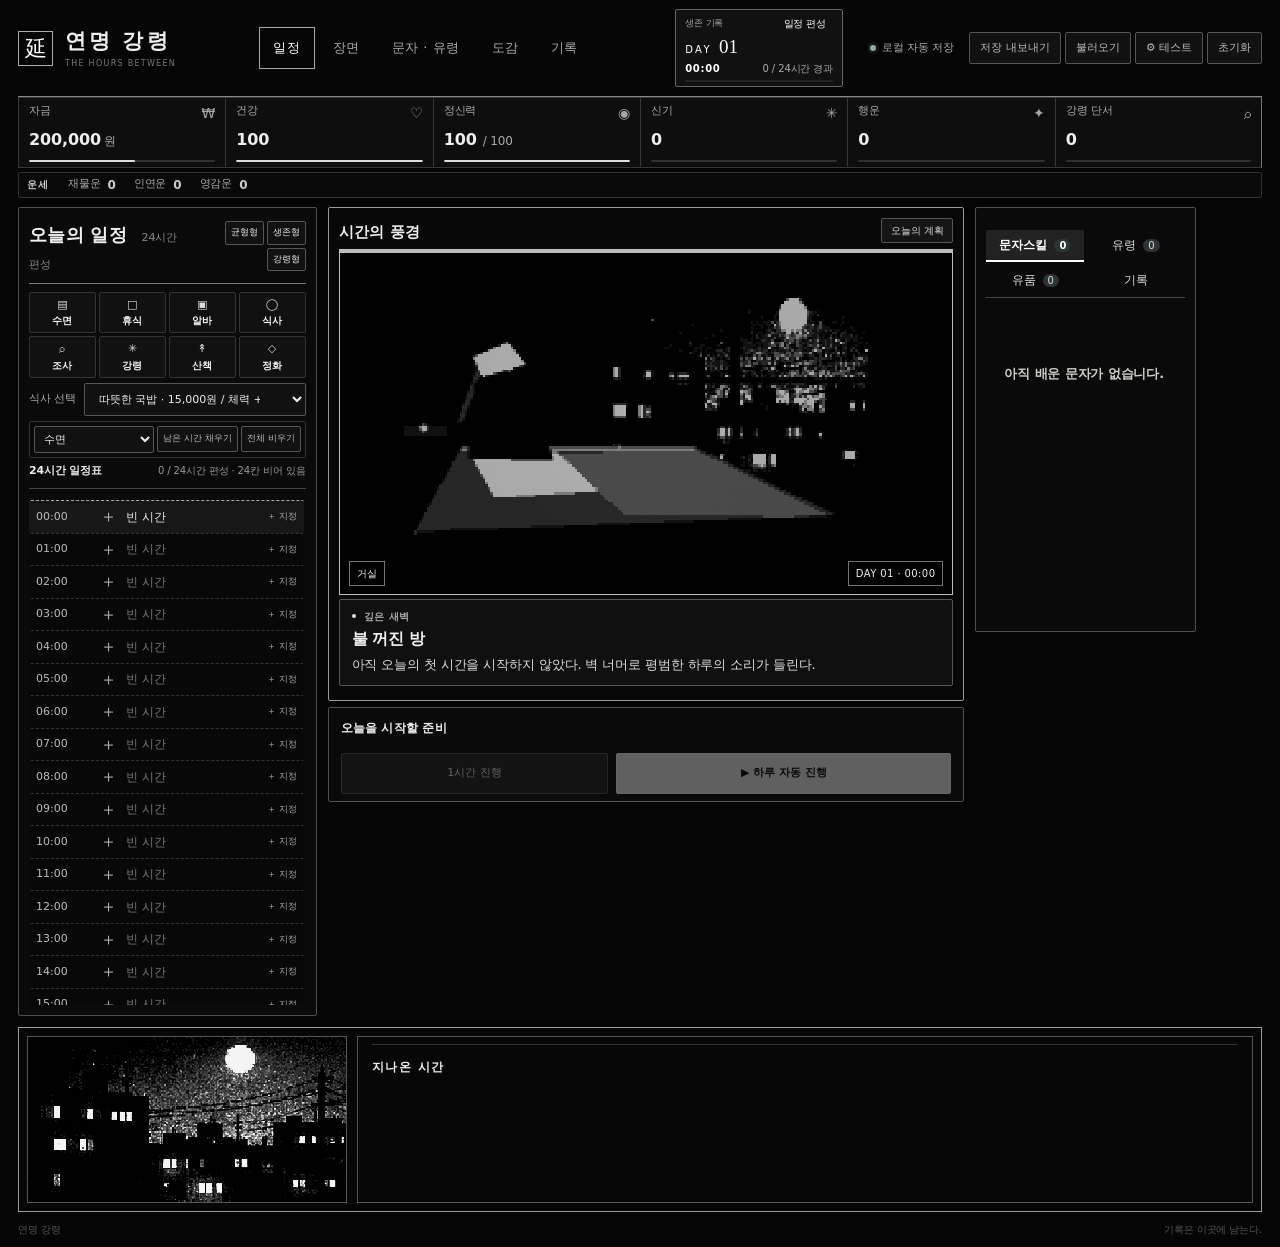
==== commit 5b302f50: "feat: restore original ghost art variants and add image encyclopedia" ====
--- a/index.html
+++ b/index.html
@@ -5,7 +5,7 @@
   <meta name="viewport" content="width=device-width, initial-scale=1">
   <meta name="theme-color" content="#050505">
   <meta name="description" content="연명 강령 — 24시간을 나누어 살아남는 강령 생존 시뮬레이터. 웹 테스트 버전.">
-  <title>연명 강령 | Life with Taboo v0.5.1</title>
+  <title>연명 강령 | Life with Taboo v0.5.2</title>
   <style>
 :root{color-scheme:dark;--bg:#101417;--panel:#171d20;--panel2:#1d2428;--panel3:#232d30;--border:#344043;--text:#ece6d8;--muted:#9ca8a5;--faint:#6c7776;--gold:#d5ae75;--gold2:#9d7b51;--red:#d98581;--mint:#92bea7;--aqua:#8cbdc3;--purple:#bb9bc6;--rad:15px}
 *{box-sizing:border-box}html{scroll-behavior:smooth}body{margin:0;min-width:320px;background:var(--bg);color:var(--text);font-family:system-ui,-apple-system,"Malgun Gothic","Apple SD Gothic Neo",sans-serif;font-size:14px;line-height:1.5}button,select,input{font:inherit}button{cursor:pointer}button:disabled{opacity:.38;cursor:not-allowed;filter:grayscale(.35)}[hidden]{display:none!important}button:focus-visible,select:focus-visible,.hour-slot:focus-visible{outline:2px solid var(--gold);outline-offset:3px}
@@ -308,7 +308,7 @@
   <div class="shell" id="gameApp">
     <header class="topbar">
       <div class="brand"><div class="brand-mark" aria-hidden="true">延</div><div class="brand-text"><strong>연명 강령</strong><small>THE HOURS BETWEEN</small></div></div>
-      <nav class="top-navigation" aria-label="메뉴"><a href="#hourGrid">일정</a><a href="#stagePanel">장면</a><a href="#collectionPanel">문자 · 유령</a><a href="#chroniclePanel">기록</a></nav>
+      <nav class="top-navigation" aria-label="메뉴"><a href="#hourGrid">일정</a><a href="#stagePanel">장면</a><a href="#collectionPanel">문자 · 유령</a><a href="gallery.html">도감</a><a href="#chroniclePanel">기록</a></nav>
       <div class="day-indicator"><div class="day-top"><span>생존 기록</span><span id="phaseBadge">일정 편성</span></div><div class="day-number"><small>DAY</small> <span id="dayNumber">01</span></div><div class="day-bottom"><strong id="clockLabel">00:00</strong><span id="dayProgressLabel">0 / 24시간 경과</span></div><div class="day-track"><div id="dayProgress" style="width:0%"></div></div></div><div class="topbar-actions">
         <span class="autosave-tag" id="saveIndicator"><span class="led"></span>로컬 저장</span>
         <button class="button ghost tiny" type="button" data-cmd="export">저장 내보내기</button>
@@ -2528,7 +2528,7 @@
 })(typeof window!=='undefined'?window:globalThis);
 
 </script>
-  <script>window.YG_ART_DATA={"meal":"[data-uri]","room":"[data-uri]","ritual":"[data-uri]","ghost":"[data-uri]","street":"[data-uri]","park":"[data-uri]","city":"[data-uri]","monitor":"[data-uri]","terminal":"[data-uri]","desk":"[data-uri]","portrait_child":"[data-uri]","portrait_v5_gh_02":"[data-uri]","portrait_fortune":"[data-uri]","portrait_gardener":"[data-uri]","portrait_bride":"[data-uri]","portrait_v5_gh_05":"[data-uri]","portrait_typist":"[data-uri]","portrait_v5_gh_17":"[data-uri]","portrait_v5_gh_03":"[data-uri]","portrait_v5_gh_13":"[data-uri]","portrait_v5_gh_18":"[data-uri]","portrait_driver":"[data-uri]","portrait_v5_gh_24":"[data-uri]","portrait_v5_gh_15":"[data-uri]","portrait_v5_gh_11":"[data-uri]","portrait_v5_gh_26":"[data-uri]","portrait_cook":"[data-uri]","portrait_v5_gh_16":"[data-uri]","portrait_v5_gh_12":"[data-uri]","portrait_v5_gh_19":"[data-uri]","portrait_v5_gh_10":"[data-uri]","portrait_v5_gh_14":"[data-uri]","portrait_nurse":"[data-uri]","portrait_v5_gh_01":"[data-uri]","portrait_v5_gh_22":"[data-uri]","portrait_v5_gh_25":"[data-uri]","portrait_v5_gh_04":"[data-uri]","portrait_v5_gh_20":"[data-uri]","portrait_v5_gh_08":"[data-uri]","portrait_v5_gh_21":"[data-uri]","portrait_v5_gh_07":"[data-uri]","portrait_v5_gh_09":"[data-uri]","portrait_porter":"[data-uri]","portrait_v5_gh_27":"[data-uri]","portrait_v5_gh_23":"[data-uri]","portrait_v5_gh_06":"[data-uri]"};</script>
+  <script>window.YG_ART_DATA={"meal":"[data-uri]","room":"[data-uri]","ritual":"[data-uri]","ghost":"[data-uri]","street":"[data-uri]","park":"[data-uri]","city":"[data-uri]","monitor":"[data-uri]","terminal":"[data-uri]","desk":"[data-uri]","portrait_child":"[data-uri]","portrait_v5_gh_02":"[data-uri]","portrait_fortune":"[data-uri]","portrait_gardener":"[data-uri]","portrait_bride":"[data-uri]","portrait_v5_gh_05":"[data-uri]","portrait_typist":"[data-uri]","portrait_v5_gh_17":"[data-uri]","portrait_v5_gh_03":"[data-uri]","portrait_v5_gh_13":"[data-uri]","portrait_v5_gh_18":"[data-uri]","portrait_driver":"[data-uri]","portrait_v5_gh_24":"[data-uri]","portrait_v5_gh_15":"[data-uri]","portrait_v5_gh_11":"[data-uri]","portrait_v5_gh_26":"[data-uri]","portrait_cook":"[data-uri]","portrait_v5_gh_16":"[data-uri]","portrait_v5_gh_12":"[data-uri]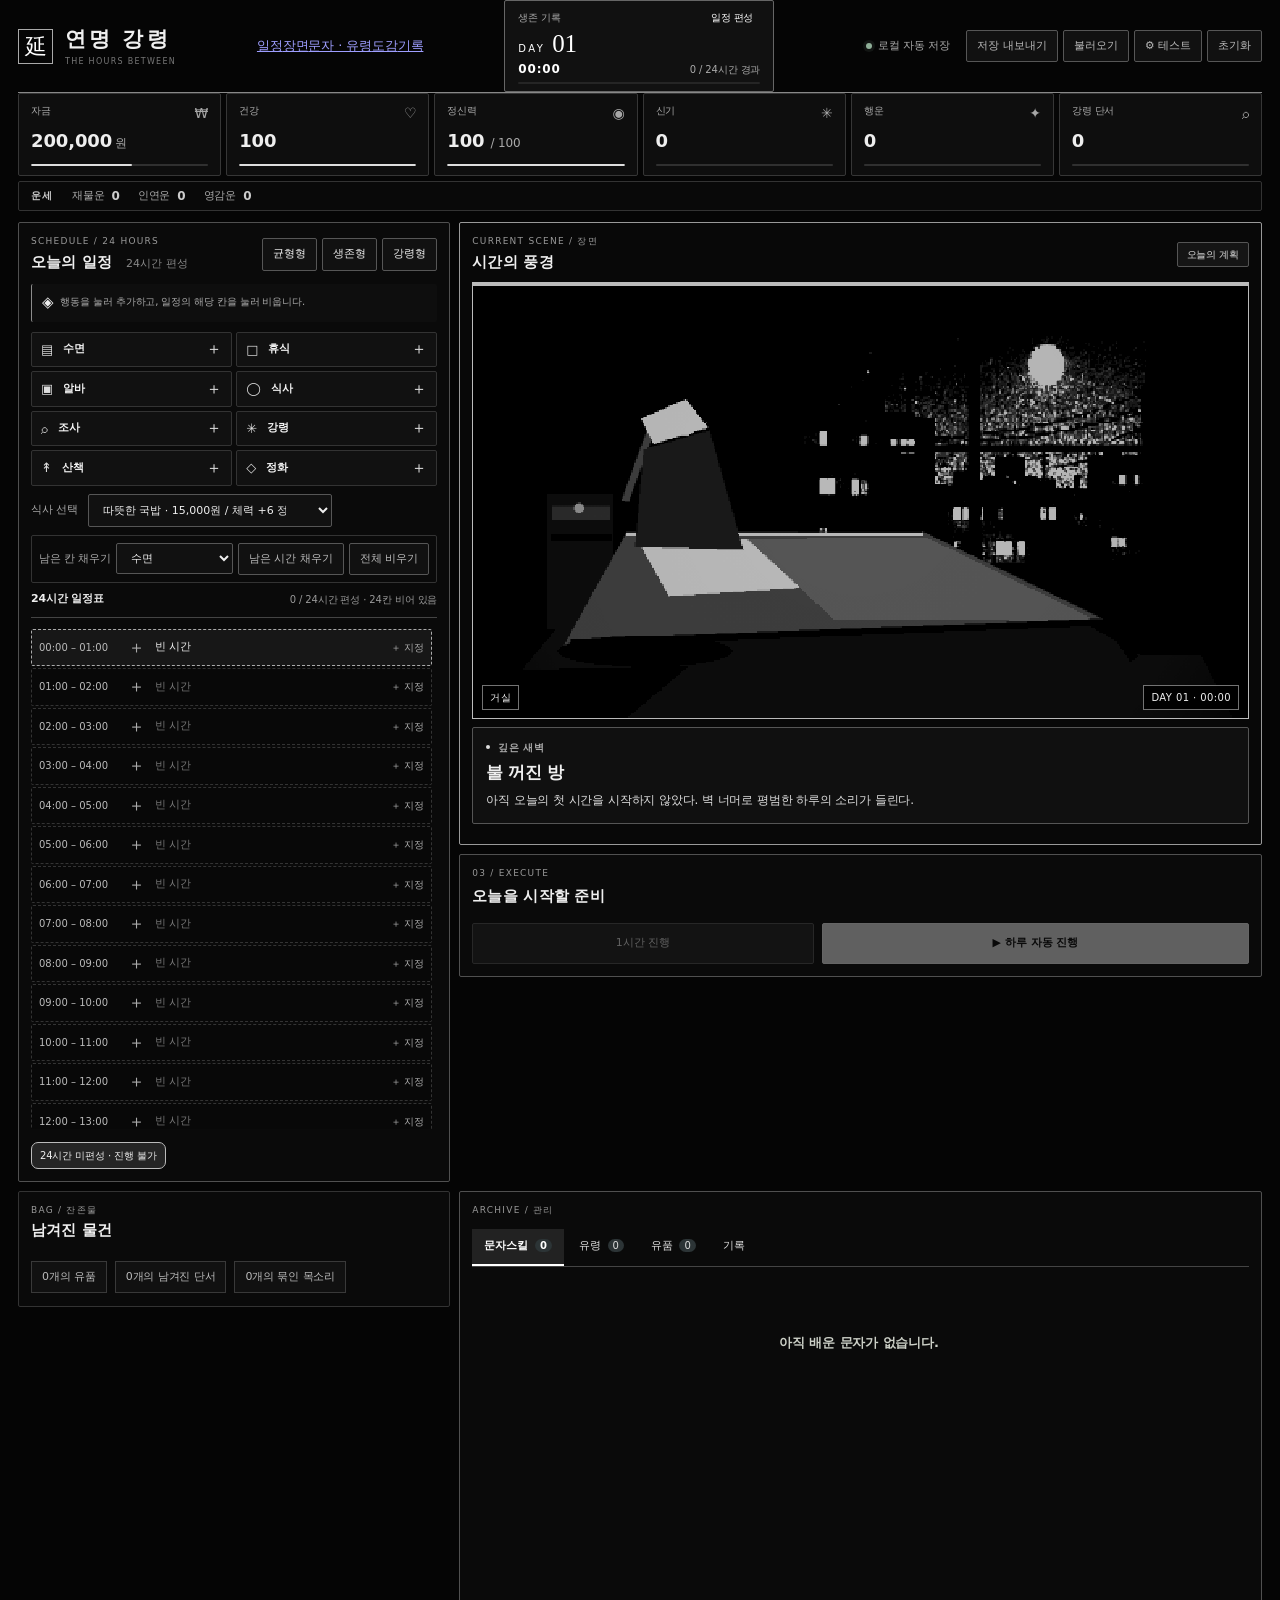
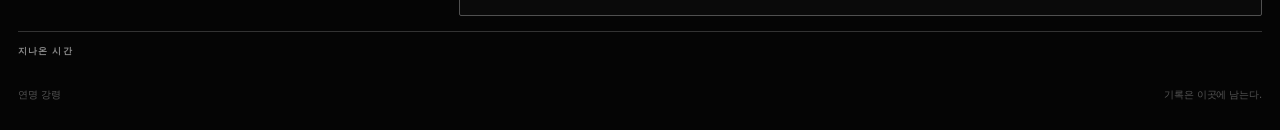
==== commit 2a21e195: "fix: restore reference-quality noir cutscenes and portraits; in-game and standalone archive v0.5.3" ====
--- a/index.html
+++ b/index.html
@@ -5,310 +5,17 @@
   <meta name="viewport" content="width=device-width, initial-scale=1">
   <meta name="theme-color" content="#050505">
   <meta name="description" content="연명 강령 — 24시간을 나누어 살아남는 강령 생존 시뮬레이터. 웹 테스트 버전.">
-  <title>연명 강령 | Life with Taboo v0.5.2</title>
-  <style>
-:root{color-scheme:dark;--bg:#101417;--panel:#171d20;--panel2:#1d2428;--panel3:#232d30;--border:#344043;--text:#ece6d8;--muted:#9ca8a5;--faint:#6c7776;--gold:#d5ae75;--gold2:#9d7b51;--red:#d98581;--mint:#92bea7;--aqua:#8cbdc3;--purple:#bb9bc6;--rad:15px}
-*{box-sizing:border-box}html{scroll-behavior:smooth}body{margin:0;min-width:320px;background:var(--bg);color:var(--text);font-family:system-ui,-apple-system,"Malgun Gothic","Apple SD Gothic Neo",sans-serif;font-size:14px;line-height:1.5}button,select,input{font:inherit}button{cursor:pointer}button:disabled{opacity:.38;cursor:not-allowed;filter:grayscale(.35)}[hidden]{display:none!important}button:focus-visible,select:focus-visible,.hour-slot:focus-visible{outline:2px solid var(--gold);outline-offset:3px}
-.background-engraving{pointer-events:none;position:fixed;inset:0;z-index:-1;background:radial-gradient(ellipse 900px 500px at 67% -8%,#57452b23,transparent 72%),radial-gradient(ellipse 700px 650px at 3% 65%,#24534d19,transparent 72%),repeating-linear-gradient(135deg,transparent 0,transparent 24px,#ffffff02 25px,#ffffff02 26px)}
-.shell{width:min(1520px,calc(100% - 58px));margin:0 auto}.topbar{min-height:76px;display:flex;align-items:center;justify-content:space-between;gap:15px;border-bottom:1px solid #344043aa}.brand{display:flex;align-items:center;gap:12px;min-width:0}.brand-mark{width:39px;height:39px;border-radius:50%;display:grid;place-items:center;color:var(--gold);border:1px solid #9d7b51;background:#9d7b5112;font-size:26px;box-shadow:0 0 0 4px #101417,0 0 0 5px #483e32}.brand-text{display:flex;flex-direction:column;gap:1px}.brand-text strong{font-family:Georgia,"Noto Serif KR",serif;font-size:19px;letter-spacing:.1em;font-weight:600}.brand-text small{color:var(--faint);font-size:9px;letter-spacing:.16em;white-space:nowrap}.topbar-actions{display:flex;align-items:center;justify-content:flex-end;flex-wrap:wrap;gap:5px}.autosave-tag{display:inline-flex;gap:6px;align-items:center;padding:0 11px;color:var(--muted);font-size:11px;white-space:nowrap}.led{height:6px;width:6px;background:#8faf98;border-radius:50%;box-shadow:0 0 0 3px #8faf9817}.led.error{background:var(--red)}
-.button,.chip{border:1px solid var(--border);border-radius:9px;background:#242d2d;color:var(--text);padding:10px 14px;transition:background .15s,border-color .15s,transform .15s;white-space:nowrap}.button:hover:not(:disabled),.chip:hover:not(:disabled){background:#303b3a;border-color:#68736d}.button:active:not(:disabled),.chip:active:not(:disabled){transform:translateY(1px)}.button.ghost{background:transparent;color:#b6c1bb}.button.ghost:hover:not(:disabled){background:#ffffff0a;color:#fff}.button.tiny{padding:7px 10px;font-size:11px}.button.primary{border-color:#d5ae75;background:linear-gradient(110deg,#c59b62,#e5c28b);color:#1a1b17;font-weight:750;box-shadow:0 3px 21px #c59b6215}.button.primary:hover:not(:disabled){background:linear-gradient(110deg,#d9ad71,#f1cb94)}.button.secondary{background:#293638;border-color:#536a69;color:#e7ece4}.button.danger{color:#fff;background:#8f4f50;border-color:#b16b6b}.danger-text{color:#cf8d87!important}.chip{padding:7px 10px;font-size:11px;background:#ffffff04;color:#b6bfba}
-.hero{display:flex;gap:35px;justify-content:space-between;align-items:stretch;padding:27px 0 25px}.eyebrow,.section-kicker{font-size:10px;font-weight:800;letter-spacing:.2em;color:var(--gold2)}.eyebrow{display:flex;align-items:center;gap:9px}.line-dot{width:6px;height:6px;background:var(--gold);border-radius:50%}.hero h1{font-family:Georgia,"Noto Serif KR","Malgun Gothic",serif;font-size:clamp(25px,3vw,40px);line-height:1.35;letter-spacing:-.045em;font-weight:500;margin:11px 0 10px}.hero h1 em{font-style:normal;color:var(--gold)}.hero p{margin:0;color:var(--muted);font-size:12px}.day-indicator{flex:0 0 220px;min-height:172px;border:1px solid #594b38;border-radius:13px;background:linear-gradient(155deg,#2f2922,#1d2425 75%);padding:17px 18px;display:flex;flex-direction:column;justify-content:space-between}.day-top,.day-bottom,.risk-label,.section-title-row,.schedule-header{display:flex;justify-content:space-between;align-items:center;gap:8px}.day-top{font-size:11px;color:#c0b29f}.day-top span:last-child{color:#e2b878;border-radius:12px;border:1px solid #a17a434a;padding:2px 7px;font-size:10px;white-space:nowrap}.day-number{display:flex;align-items:baseline;gap:10px;color:var(--gold)}.day-number small{font-size:13px;letter-spacing:.24em}.day-number span{font-family:Georgia,serif;font-size:54px;line-height:1}.day-bottom strong{font-size:16px;letter-spacing:.07em}.day-bottom span{font-size:10px;color:#b8aa94}.day-track,.risk-track,.stat-track{height:5px;background:#0e1315;border-radius:10px;overflow:hidden}.day-track>div{height:100%;background:var(--gold);border-radius:10px;transition:width .25s}
-.stats{display:grid;grid-template-columns:repeat(6,minmax(0,1fr));gap:9px}.stat-card{min-width:0;position:relative;padding:14px 14px 12px;background:#1b2225;border:1px solid #354143;border-radius:12px;overflow:hidden}.stat-head{display:flex;justify-content:space-between;gap:8px;color:#aab4ad;font-size:11px}.stat-head .stat-icon{font-size:14px;opacity:.8}.stat-value{font-family:Georgia,"Malgun Gothic",serif;font-weight:650;font-size:clamp(18px,1.6vw,25px);font-variant-numeric:tabular-nums;line-height:1.6;white-space:nowrap}.stat-suffix{font-family:system-ui;font-size:12px;color:#adb6ac;margin-left:3px;font-weight:400}.stat-foot{font-size:10px;color:var(--faint);min-height:16px;white-space:nowrap;overflow:hidden;text-overflow:ellipsis}.stat-track{height:3px;margin-top:8px}.stat-track>div{height:100%;border-radius:10px}.stat-card.critical{border-color:#a55e56;background:#342325}.stat-card.critical .stat-value{color:#e6a59b}.fortune-strip{margin:10px 0 21px;display:flex;justify-content:space-between;gap:10px;align-items:center;padding:10px 14px;border:1px solid #2f3b3c;border-radius:10px;background:#141b1e;color:var(--muted)}.fortune-left,.fortune-right{display:flex;align-items:center;gap:18px;flex-wrap:wrap}.fortune-title{font-size:10px;color:var(--gold2);letter-spacing:.14em;font-weight:800}.fortune-stat{display:flex;gap:7px;font-size:11px;align-items:center}.fortune-stat strong{font-size:12px;color:#d2c1a8}.fortune-stat strong.minus{color:var(--red)}.fortune-right{font-size:10px;color:#87938e}.fortune-right span{color:var(--gold)}
-.main-grid{display:grid;grid-template-columns:minmax(0,1.7fr) minmax(350px,1fr);gap:16px;align-items:start}.left-stack,.right-stack{display:flex;flex-direction:column;gap:16px;min-width:0}.panel{border:1px solid #354143;background:linear-gradient(140deg,#1a2225,#171c1f);border-radius:var(--rad);padding:20px}.panel h2{font-size:18px;font-weight:700;margin:3px 0 0;letter-spacing:-.04em}.heading-sub{font-size:11px;color:var(--faint);font-weight:400;letter-spacing:0;margin-left:8px}.preset-set{display:flex;gap:5px;flex-wrap:wrap;justify-content:flex-end}.instruction{color:#a9b3aa;font-size:11px;padding:12px 13px;background:#29312c67;border-left:2px solid #92754a;margin:16px 0 15px;display:flex;gap:7px;align-items:center;flex-wrap:wrap}.instruction>span:first-child{color:var(--gold);font-size:15px}.instruction>span:last-child{color:var(--gold)}.brush-grid{display:grid;grid-template-columns:repeat(4,minmax(0,1fr));gap:8px}.brush{position:relative;border:1px solid #3a4748;background:#222b2d;min-width:0;padding:11px 11px 10px;border-radius:10px;color:var(--text);display:flex;align-items:center;gap:10px;text-align:left}.brush:after{content:'';display:block;position:absolute;left:0;right:0;bottom:0;height:2px;background:var(--action-color);border-radius:0 0 10px 10px;opacity:.8}.brush:hover:not(:disabled){border-color:#8a947e;background:#303a38}.brush.selected{border-color:var(--gold);background:#3b362b;box-shadow:inset 0 0 0 1px #d5ae7547}.brush.selected:after{height:3px;background:var(--gold)}.brush-emoji{font-size:20px;flex-shrink:0}.brush-info{min-width:0;display:flex;flex-direction:column}.brush-info strong{font-weight:700;font-size:12px;white-space:nowrap}.brush-info small{font-size:9px;color:var(--muted);white-space:nowrap;overflow:hidden;text-overflow:ellipsis}.plan-settings{display:flex;align-items:center;gap:10px;margin:17px 0 16px;flex-wrap:wrap}.plan-settings label{font-size:11px;color:var(--muted)}select{background:#273136;color:#e7e8de;border:1px solid #4b5858;border-radius:8px;padding:8px 29px 8px 10px;min-width:0;outline:none}select option{background:#1f292c}.plan-settings select{width:min(300px,60%);font-size:11px}.plan-setting-spacer{flex:1}.schedule-header{border-bottom:1px solid #374244;padding-bottom:9px;margin-bottom:11px;color:#c7d1c9;font-size:12px;font-weight:700}.schedule-header span:last-child{font-size:10px;color:#94ad9b;font-weight:400}.hour-grid{display:grid;grid-template-columns:repeat(6,minmax(0,1fr));gap:7px;user-select:none}.hour-slot{position:relative;min-height:73px;min-width:0;padding:9px 10px 8px;border:1px solid #364344;border-radius:9px;background:#242c2f;text-align:left;color:#e1e2d9;display:flex;flex-direction:column;justify-content:space-between;overflow:hidden}.hour-slot:before{content:'';position:absolute;top:0;left:0;right:0;height:2px;background:var(--action-color)}.hour-slot:hover:not(:disabled){background:#313d3e;border-color:#858f83}.hour-slot .hour-number{font-size:10px;color:#99a69f;font-variant-numeric:tabular-nums}.hour-slot .hour-body{display:flex;align-items:center;gap:5px;font-size:12px;font-weight:650;white-space:nowrap}.hour-slot .hour-body span{font-size:15px}.hour-slot.done{opacity:.48;background:#181e20}.hour-slot.now{border-color:var(--gold);box-shadow:inset 0 0 0 1px #d5ae7550}.hour-slot.now:after{content:'▶';position:absolute;right:7px;top:6px;font-size:9px;color:var(--gold)}.hour-slot:disabled{cursor:default}.hour-slot.done:hover{background:#181e20}.schedule-footer{display:flex;gap:8px;flex-wrap:wrap;padding-top:13px;font-size:10px;color:#b6c0ba}.schedule-summary{background:#25302f;border:1px solid #394745;border-radius:7px;padding:5px 8px}.schedule-summary strong{color:#e6e4d7;margin-left:4px}.schedule-summary.warn{color:#eeb0a2;border-color:#78554a}.execution-panel{display:flex;align-items:center;justify-content:space-between;gap:20px;border-color:#735a3c;background:linear-gradient(110deg,#252720,#1b2426 65%)}.execution-text{min-width:0}.execution-text h2{margin:4px 0 5px}.execution-text p{margin:0;font-size:11px;color:#a4aea7;max-width:450px}.execution-buttons{display:flex;gap:9px;flex-shrink:0}.execution-buttons .button{padding:13px 16px;font-size:12px}
-.omen-panel h2{margin:2px 0 19px}.risk-item{margin-bottom:19px}.risk-label{font-size:12px;color:#c9d0c7;margin-bottom:8px}.risk-label strong{font-family:Georgia,serif;font-size:22px;color:#d8c4a0;font-variant-numeric:tabular-nums}.risk-track{height:7px;background:#0b1315}.fill{height:100%;width:0;transition:width .3s;border-radius:8px}.ritual-fill{background:linear-gradient(90deg,#8b7973,#c7a884)}.release-fill{background:linear-gradient(90deg,#a46e71,#df8d86)}.risk-item small{display:block;color:#84948e;font-size:10px;margin-top:7px}.risk-footer{display:flex;gap:8px;margin-top:3px}.risk-footer span{padding:8px 10px;background:#242e31;border:1px solid #37464a;border-radius:8px;flex:1;font-size:11px;text-align:center;color:#c8d5ca}.collection-panel{min-height:425px}.tabs{display:flex;gap:3px;margin:12px 0 16px;border-bottom:1px solid #374345;overflow-x:auto}.tab{border:0;border-bottom:2px solid transparent;background:transparent;color:#9fa9a4;padding:9px 12px;font-size:11px;white-space:nowrap}.tab span{background:#2c3436;border-radius:7px;padding:1px 5px;margin-left:3px;font-size:10px}.tab.active{color:var(--gold);border-color:var(--gold);font-weight:700}.collection-content{min-height:278px;max-height:580px;overflow-y:auto;padding-right:3px;scrollbar-color:#52615e transparent;scrollbar-width:thin}.empty-state{padding:50px 18px;text-align:center;color:#8a9b94}.empty-state .empty-symbol{font-size:37px;color:#8f7960;display:block;margin-bottom:9px}.empty-state strong{display:block;color:#cbcfc6;margin-bottom:5px;font-size:13px}.empty-state p{margin:0;font-size:11px;line-height:1.9}.archive-item{border:1px solid #384645;background:#222b2e;border-radius:10px;padding:12px;margin:0 0 8px}.archive-top{display:flex;align-items:flex-start;justify-content:space-between;gap:8px}.archive-top strong{font-size:13px}.grade-badge,.ghost-state{font-size:10px;color:#c9bd9f;border:1px solid #625844;background:#39352e;padding:2px 7px;border-radius:20px;white-space:nowrap}.grade-badge.grade-2{color:#b6c7e4;border-color:#63748b;background:#333a49}.grade-badge.grade-3{color:#e6a4ab;border-color:#93616e;background:#48323c}.archive-item p{font-size:11px;color:#a9b9b2;line-height:1.75;margin:8px 0 0}.archive-item .archive-story{color:#dbba97;font-style:italic;font-size:11px}.archive-bottom{display:flex;justify-content:space-between;align-items:center;gap:10px;margin-top:10px}.archive-bottom small{font-size:10px;color:#83968c}.archive-bottom .button{padding:6px 10px}.ghost-state.locked{color:#efae9d;border-color:#855752;background:#492a2e}.log-item{font-size:11px;line-height:1.7;padding:11px 5px;border-bottom:1px solid #344041;color:#acbdb5}.log-item:first-child{color:#dfd0af}.guide{font-size:11px;color:#adbbb4;line-height:1.85}.guide h3{color:#dec49c;font-size:12px;margin:16px 0 4px}.guide p{margin:0 0 7px}.guide code{color:#d0ba9a;background:#293332;padding:2px 4px;border-radius:4px}.footer{display:flex;align-items:center;justify-content:space-between;gap:10px;flex-wrap:wrap;color:#667571;font-size:10px;padding:22px 0 28px}
-.modal-overlay{position:fixed;z-index:10;inset:0;background:#050a0bdc;display:flex;align-items:center;justify-content:center;padding:16px;backdrop-filter:blur(7px)}.modal-card{width:min(780px,100%);max-height:min(90vh,950px);overflow-y:auto;border:1px solid #8a6d47;background:linear-gradient(135deg,#26302e,#1b2327 65%);border-radius:18px;box-shadow:0 35px 120px #000a,0 0 0 6px #e6bc6920;padding:28px}.modal-kicker{font-size:10px;letter-spacing:.2em;color:var(--gold);font-weight:800;text-transform:uppercase}.modal-card h2{font-family:Georgia,"Malgun Gothic",serif;font-size:26px;font-weight:600;letter-spacing:-.05em;margin:7px 0 13px}.modal-intro{white-space:pre-line;font-size:13px;line-height:1.85;color:#b9c7bd;margin:0 0 20px}.modal-choices{display:grid;grid-template-columns:repeat(2,minmax(0,1fr));gap:10px;margin:17px 0}.choice-card{background:#252f30;border:1px solid #4c5955;border-radius:10px;padding:15px;text-align:left;color:#e7e4dc;min-width:0;display:flex;flex-direction:column;gap:10px;min-height:120px}.choice-card:hover:not(:disabled){background:#343b36;border-color:var(--gold)}.choice-head{display:flex;align-items:center;justify-content:space-between;gap:8px}.choice-head strong{font-size:14px;overflow-wrap:anywhere}.choice-description{color:#b4c0b9;font-size:11px;line-height:1.75;flex:1}.choice-cost{color:#d8b282;font-size:11px;font-weight:750}.choice-card:disabled{opacity:.42}.modal-bottom{display:flex;align-items:center;justify-content:space-between;gap:12px;flex-wrap:wrap;margin-top:20px}.modal-hint{color:#8fa49b;font-size:11px}.modal-bottom .button{padding:12px 20px}.choice-title{color:#dfbea3;font-size:12px}.choice-card .choice-risk{font-size:10px;color:#caa398}.modal-end{background:#39262a;border:1px solid #bd7477;border-radius:9px;padding:15px;color:#f2c5c2;line-height:1.8;margin:14px 0}.report-note{border-left:2px solid var(--gold);background:#d5ae7514;padding:11px 14px;color:#d9c39f;font-size:12px;margin-bottom:15px}
-.debug-drawer{position:fixed;z-index:12;top:0;right:0;bottom:0;width:min(440px,100vw);padding:24px;overflow-y:auto;border-left:1px solid #806a49;background:#1f2829;box-shadow:-10px 0 70px #000a}.debug-head{display:flex;align-items:start;justify-content:space-between;gap:10px}.debug-head h2{margin:4px 0;font-size:20px}.icon-button{border:1px solid #546262;background:transparent;color:white;border-radius:9px;padding:7px 10px}.debug-drawer>p,.debug-note{font-size:12px;color:#a6b8af;line-height:1.7}.debug-row{display:flex;gap:7px;margin:16px 0}.debug-row select{flex:1;min-width:0}.debug-row .button{font-size:11px;padding:8px 9px}.debug-quick{display:grid;grid-template-columns:1fr 1fr;gap:7px;margin-top:24px}.debug-quick .button{font-size:11px}.debug-note{border:1px solid #4b5853;background:#1b2324;border-radius:9px;padding:12px;margin-top:20px;white-space:pre-line}.toast{position:fixed;z-index:21;bottom:20px;left:50%;transform:translateX(-50%);background:#344440;border:1px solid #9cb2a3;padding:10px 16px;border-radius:10px;font-size:12px;color:#f3f2ea;box-shadow:0 10px 30px #0008;max-width:min(580px,90vw);text-align:center}
-@media(max-width:1200px){.shell{width:calc(100% - 40px)}.main-grid{grid-template-columns:minmax(0,1.3fr) minmax(315px,1fr)}.brush-grid{grid-template-columns:repeat(4,minmax(0,1fr))}.brush{gap:6px;padding:10px 7px}.brush-emoji{font-size:18px}.hour-grid{grid-template-columns:repeat(6,minmax(0,1fr));gap:5px}.hour-slot{padding:8px 6px;min-height:66px}.execution-panel{flex-direction:column;align-items:stretch}.execution-buttons .button{flex:1}}
-@media(max-width:940px){.main-grid{grid-template-columns:minmax(0,1fr)}.right-stack{display:grid;grid-template-columns:minmax(0,1fr) minmax(0,1.2fr);align-items:start}.stats{grid-template-columns:repeat(3,minmax(0,1fr))}.hero{gap:20px}.panel{padding:17px}.collection-content{max-height:620px}}
-@media(max-width:640px){.shell{width:calc(100% - 24px)}.topbar{padding:13px 0;flex-direction:column;align-items:stretch}.topbar-actions{justify-content:flex-start}.hero{flex-direction:column;padding:21px 0 17px}.hero h1{font-size:28px}.day-indicator{flex-basis:auto;min-height:130px;padding:13px}.day-number span{font-size:39px}.stats{gap:6px}.stat-card{padding:10px 9px}.stat-value{font-size:20px}.stat-head{font-size:10px}.fortune-strip{flex-direction:column;align-items:flex-start}.right-stack{display:flex;align-items:stretch}.section-title-row{align-items:start;flex-direction:column}.preset-set{justify-content:flex-start}.brush-grid{grid-template-columns:repeat(2,minmax(0,1fr))}.hour-grid{grid-template-columns:repeat(4,minmax(0,1fr))}.hour-slot{min-height:62px}.modal-card{padding:19px 16px;max-height:92vh}.modal-choices{grid-template-columns:1fr}.modal-card h2{font-size:22px}.choice-card{min-height:95px}.execution-buttons{flex-direction:column}.plan-settings{gap:8px}.plan-settings select{width:60%}.footer{flex-direction:column;align-items:flex-start}}
-@media(prefers-reduced-motion:reduce){*,*:before,*:after{transition:none!important;animation:none!important;scroll-behavior:auto!important}}
-
-/* v0.3 click-to-queue schedule editor */
-.brush{transition:background .12s,border-color .12s;cursor:pointer}
-.brush-add{margin-left:auto;font-size:16px;line-height:1;color:#d4b47f;border:1px solid #6b644f;border-radius:5px;padding:1px 5px;flex-shrink:0}
-.brush:disabled .brush-add{opacity:.4}
-.queue-toolbar{display:flex;align-items:center;gap:9px;flex-wrap:wrap;margin:0 0 16px;padding:11px 12px;border:1px solid #354344;border-radius:9px;background:#202a2b}
-.queue-toolbar label{font-size:11px;color:#9eb5a9;white-space:nowrap}
-.queue-toolbar select{font-size:11px;padding:7px 26px 7px 10px;min-width:96px;flex:1}
-.queue-toolbar .button{white-space:nowrap}
-.queue-toolbar .queue-clear{color:#d7aaa3}
-.schedule-header small{font-size:10px;color:#728a80;font-weight:400;margin-left:6px}
-.hour-grid{display:flex;flex-direction:column;gap:5px;max-height:450px;overflow-y:auto;scrollbar-width:thin;scrollbar-color:#596e63 #151b1c;user-select:auto;padding-right:5px;scroll-behavior:auto}
-.queue-slot{position:relative;display:grid;grid-template-columns:minmax(116px,.85fr) minmax(115px,1fr) auto;align-items:center;gap:10px;flex-shrink:0;min-height:44px;width:100%;padding:9px 12px;border:1px solid #364344;border-radius:7px;background:#242c2f;color:#e1e2d9;text-align:left}
-.queue-slot.filled:before{content:'';position:absolute;top:7px;bottom:7px;left:0;width:3px;border-radius:0 3px 3px 0;background:var(--action-color)}
-.queue-slot.filled:hover:not(:disabled){background:#34403f;border-color:#c09e6c}
-.queue-slot.empty{background:#1b2425;border-color:#303b3c;color:#687d74;border-style:dashed}
-.queue-slot.queue-next{border-color:#86734e;background:#292c27;color:#c9b389}
-.queue-time{font-size:11px;color:#99a69f;font-variant-numeric:tabular-nums;white-space:nowrap}
-.queue-content{display:flex;align-items:center;gap:9px;min-width:0;font-size:12px}
-.queue-content strong{font-weight:650;white-space:nowrap;overflow:hidden;text-overflow:ellipsis}
-.queue-action-icon{font-size:18px;width:20px;flex-shrink:0;text-align:center;color:var(--action-color)}
-.queue-empty-symbol{font-size:17px;width:20px;text-align:center;color:#a68c60}
-.queue-trailing{font-size:10px;color:#90a99b;white-space:nowrap}
-.queue-slot.filled .queue-trailing{color:#d2b592}
-.queue-slot.done{opacity:.45}
-.queue-slot.now{border-color:var(--gold)}
-.queue-slot:disabled{cursor:default}
-.queue-slot:disabled .queue-trailing{color:#819188}
-@media(max-width:640px){.queue-slot{grid-template-columns:95px minmax(0,1fr) auto;gap:7px;padding:9px 8px}.queue-time{font-size:10px}.queue-content{font-size:11px;gap:5px}.queue-action-icon{width:17px;font-size:15px}.queue-trailing{font-size:9px}.queue-toolbar{gap:7px}.schedule-header small{display:none}}
-@media(max-width:380px){.queue-toolbar select{flex-basis:100%}}
-
-/* v0.4: fixed-slot planner + center story stage */
-.hero{padding:14px 0 13px;align-items:center}
-.hero h1{font-size:clamp(22px,2.1vw,30px);margin:6px 0;line-height:1.25}
-.hero h1 br{display:none}
-.day-indicator{min-height:103px;padding:10px 14px;flex-basis:224px}
-.day-number span{font-size:35px}
-.fortune-strip{margin:9px 0 13px;padding:7px 12px}
-.stat-card{padding:10px 11px 11px}.stat-value{font-size:20px}
-.main-grid{grid-template-columns:minmax(295px,.98fr) minmax(420px,1.35fr) minmax(255px,.86fr);gap:12px;align-items:start}
-.left-stack,.right-stack,.center-stack{display:flex;flex-direction:column;gap:12px;min-width:0}
-.main-grid .panel{padding:15px}
-.panel h2{font-size:16px}
-.planner-panel .instruction{font-size:10px;margin:10px 0;line-height:1.45;padding:8px 10px}
-.brush-grid{grid-template-columns:repeat(2,minmax(0,1fr));gap:6px}
-.brush{padding:7px 9px;min-height:42px}.brush-emoji{font-size:16px}.brush-info strong{font-size:11px}
-.plan-settings{margin:11px 0}.queue-toolbar{margin-bottom:10px}
-.hour-grid{max-height:425px;gap:4px}.queue-slot{min-height:35px;grid-template-columns:95px minmax(0,1fr) auto;padding:6px 9px}
-.queue-content{font-size:11px}.queue-action-icon{font-size:14px;width:16px}
-.queue-slot.empty:hover:not(:disabled){background:#28332e;border-color:#ae9873;color:#ddccb1}
-.queue-slot.targeted{background:#473b29!important;border:1px solid #e4b571!important;color:#f4dfad!important}
-.queue-slot.targeted .queue-trailing{color:#e8c891}
-.queue-slot.now{box-shadow:inset 0 0 0 1px #d5ae7550}
-.stage-panel{border-color:#6e6651;background:linear-gradient(135deg,#22292b,#171c20 85%)}
-.stage-header{display:flex;align-items:center;justify-content:space-between;gap:12px;margin-bottom:12px}
-.stage-pill{border:1px solid #4b635f;background:#263a37;padding:4px 9px;color:#b3d5c3;border-radius:20px;font-size:10px;white-space:nowrap}
-.stage-pill.urgent{color:#f3cc9a;background:#4b3526;border-color:#a77c49}
-.pixel-frame{position:relative;overflow:hidden;background:#111a26;border:5px solid #343b42;box-shadow:inset 0 0 0 1px #d8c7a1,0 8px 25px #0007;aspect-ratio:16/9}
-.pixel-frame canvas{display:block;width:100%;height:100%;object-fit:fill;image-rendering:pixelated;image-rendering:crisp-edges}
-.pixel-caption,.pixel-clock{position:absolute;bottom:8px;padding:4px 7px;background:#151d26d9;border:1px solid #63707077;font-size:10px;letter-spacing:.04em;color:#f2dfbd}
-.pixel-caption{left:9px}.pixel-clock{right:9px;font-variant-numeric:tabular-nums}
-.stage-narration{margin:12px 0 9px;min-height:112px;padding:14px 14px 12px;border:1px solid #3c4845;background:#242c2c;border-radius:9px}
-.stage-time{display:flex;align-items:center;gap:8px;color:#c8b38b;font-size:10px;font-weight:700;letter-spacing:.05em}
-.lamp-dot{width:6px;height:6px;background:#e9c08c;box-shadow:0 0 9px #e9c08c;border-radius:50%}
-.stage-narration h2{margin:7px 0 5px;font-size:18px;font-family:Georgia,"Malgun Gothic",serif}
-.stage-narration p{font-size:12px;line-height:1.8;color:#bdc9bf;margin:0;white-space:pre-line;overflow-wrap:anywhere}
-.stage-interaction:not(:empty){min-height:20px}
-.stage-idle{padding:15px;border:1px dashed #46514e;border-radius:8px;color:#96a39c;font-size:11px;text-align:center;background:#1c2426}
-.stage-interaction .modal-kicker{font-size:10px}
-.stage-interaction h2{font-size:19px;margin:5px 0 9px}
-.stage-interaction .modal-intro{margin-bottom:10px;font-size:12px;line-height:1.7}
-.stage-interaction .modal-choices{display:grid;grid-template-columns:1fr;gap:7px;margin:11px 0}
-.stage-interaction .choice-card{min-height:0;padding:11px 12px;gap:3px;transition:border-color .15s,background .15s}
-.stage-interaction .choice-head strong{font-size:12px}
-.stage-interaction .choice-description{font-size:10px;line-height:1.65}
-.stage-interaction .modal-bottom{margin-top:10px;gap:10px}
-.stage-interaction .modal-bottom .button{padding:9px 12px}
-.stage-interaction .modal-hint{font-size:10px}
-.stage-interaction .modal-end{padding:9px;font-size:12px}
-.stage-interaction .report-note{margin-bottom:11px}
-.recap-label{color:#997d59;letter-spacing:.18em;font-size:9px;font-weight:800;margin-top:15px;padding-top:13px;border-top:1px solid #334044}
-.scene-recap{display:flex;flex-direction:column;gap:6px;margin-top:7px}
-.scene-recap>div{display:flex;align-items:baseline;gap:8px;font-size:10px;color:#9daaa4;min-width:0}
-.scene-recap span{color:#d4b682;font-family:monospace}
-.scene-recap strong{color:#c6d4c7;white-space:nowrap}
-.scene-recap small{font-size:10px;overflow:hidden;text-overflow:ellipsis;white-space:nowrap;min-width:0}
-.center-stack .execution-panel{display:flex;flex-direction:column;align-items:stretch;gap:11px}
-.center-stack .execution-buttons{width:100%;display:grid;grid-template-columns:1fr 1.25fr;gap:8px}
-.center-stack .execution-buttons .button{padding:11px 8px;min-width:0;font-size:11px}
-.right-stack .risk-footer{gap:6px}.right-stack .panel h2{font-size:15px}
-@media (max-width:1280px){
- .main-grid{grid-template-columns:minmax(280px,.85fr) minmax(390px,1.25fr)}
- .right-stack{grid-column:1/-1;display:grid;grid-template-columns:minmax(270px,.7fr) minmax(0,1.3fr);align-items:start}
-}
-@media (max-width:830px){
- .main-grid{grid-template-columns:minmax(0,1fr)}
- .center-stack{order:0}.left-stack{order:1}.right-stack{order:2;grid-column:auto}
- .stage-panel{max-width:800px;width:100%;margin:auto}
- .day-indicator{flex-basis:220px}
- .brush-grid{grid-template-columns:repeat(4,minmax(0,1fr))}
-}
-@media (max-width:640px){
- .shell{width:calc(100% - 18px)}
- .hero{padding:11px 0;gap:9px}
- .hero h1{font-size:24px}
- .day-indicator{min-height:100px;flex-basis:auto}
- .right-stack{display:flex}
- .main-grid .panel{padding:12px}
- .stage-narration{margin:9px 0;min-height:95px;padding:10px}
- .stage-interaction .modal-choices{grid-template-columns:1fr}
- .queue-slot{grid-template-columns:87px minmax(0,1fr) auto}
- .brush-grid{grid-template-columns:repeat(2,minmax(0,1fr))}
- .stats{grid-template-columns:repeat(3,minmax(0,1fr))}
- .stat-value{font-size:16px}
-}
-@media(max-width:360px){.queue-slot{grid-template-columns:76px minmax(0,1fr) auto;padding:6px 5px}.queue-time{font-size:9px}.queue-trailing{font-size:9px}.pixel-clock{font-size:8px}}
-
-/* v0.4.1: unobtrusive status; story-first presentation */
-.stat-card{display:flex;flex-direction:column;justify-content:space-between;gap:3px}
-.stat-track{margin-top:6px}
-.fortune-strip{margin-bottom:13px}
-.empty-state p:empty{display:none}
-.stage-interaction:empty{display:none}
-.stage-interaction .choice-card{min-height:42px}
-.brush-info{justify-content:center}
-
-</style>
-  <style>
-/* Version 0.5 - restrained monochrome documentary / high-contrast pixel noir. */
-:root{--bg:#050505;--panel:#0c0c0c;--panel2:#121212;--panel3:#1b1b1b;--border:#555;--text:#f4f4f4;--muted:#aaa;--faint:#888;--gold:#f2f2f2;--gold2:#bbb;--red:#fff;--mint:#eee;--aqua:#ddd;--purple:#bbb;--rad:2px}
-body{background:#050505;color:#efefef;font-family:"Malgun Gothic","Apple SD Gothic Neo",system-ui,sans-serif;font-size:13px;letter-spacing:-.01em}
-.background-engraving{display:none!important}
-.shell{width:min(1640px,calc(100% - 36px))}
-.topbar{min-height:62px;border-bottom:1px solid #888}
-.brand-mark{width:35px;height:35px;border-radius:0;border:1px solid #aaa;background:#050505;color:#fff;box-shadow:none;font-size:22px;font-family:serif}
-.brand-text strong{font-size:21px;letter-spacing:.16em}.brand-text small{color:#777;font-size:8px}
-.button,.chip,.panel,.stat-card,.day-indicator,.hour-slot,.queue-slot,.brush,.stage-narration,.queue-toolbar,.instruction,select,.archive-item,.choice-card,.stage-pill,.fortune-strip{border-radius:2px!important;box-shadow:none!important;filter:none!important}
-.button,.chip,select{background:#111!important;border:1px solid #565656!important;color:#eee!important}
-.button.primary{background:#ededed!important;color:#080808!important;border-color:#f9f9f9!important;font-weight:800}
-.button.primary:hover:not(:disabled){background:#fff!important}
-.button.secondary{background:#222!important}.button:hover:not(:disabled),.chip:hover:not(:disabled){background:#333!important;color:#fff!important;border-color:#ddd!important}
-.button.ghost{color:#bbb!important}.button.danger{background:#eee!important;color:#101010!important}
-.danger-text{color:#ddd!important}.button:focus-visible,.chip:focus-visible,.choice-card:focus-visible{outline-color:white}
-.hero{padding:9px 0 10px;gap:12px}.hero-copy{flex:1;min-width:0}.hero .eyebrow{font-size:9px;color:#888;letter-spacing:.16em}
-.hero h1{font-size:clamp(16px,2vw,21px);line-height:1.2;font-weight:400;letter-spacing:.035em;margin:4px 0;color:#ddd}
-.line-dot{background:#fff}.day-indicator{border:1px solid #666;background:#111;min-height:64px;flex-basis:270px;padding:7px 13px;gap:4px}
-.day-number{color:#fff;gap:7px}.day-number span{font-size:25px}.day-number small{font-size:10px}.day-top,.day-bottom{font-size:10px;color:#aaa}
-.day-top span:last-child{border:0;color:#fff}.day-bottom strong{font-size:12px;color:#fff}.day-bottom span{color:#aaa;font-size:10px}
-.day-track{height:2px;background:#252525}.day-track>div{background:#fff}.stats{gap:5px}.stat-card{background:#0e0e0e;border:1px solid #363636;padding:9px 12px;min-height:69px}
-.stat-head{font-size:10px;color:#aaa}.stat-head .stat-icon{color:#ccc}.stat-value{font-family:inherit;font-size:18px;color:#eee}.stat-suffix{color:#aaa}.stat-track{height:2px;background:#303030;margin-top:5px}.stat-track>div{background:#ddd!important}.stat-card.critical{background:#202020;border-color:#eee}.stat-card.critical .stat-value{color:#fff}
-.fortune-strip{background:#090909;border:1px solid #333;padding:5px 12px;margin:5px 0 11px}.fortune-title,.fortune-stat strong,.fortune-right span{color:#ccc!important}
-.main-grid{grid-template-columns:minmax(264px,.82fr) minmax(480px,1.76fr) minmax(247px,.8fr);gap:9px}
-.left-stack,.center-stack,.right-stack{gap:9px}.main-grid .panel{padding:12px}.panel{background:#0a0a0a;border:1px solid #505050}
-.panel h2{font-size:15px;font-weight:600;letter-spacing:.015em}.section-kicker,.eyebrow{color:#999;font-size:9px;font-weight:500;letter-spacing:.14em}
-.heading-sub{color:#888}.instruction{background:#0e0e0e;border-left:1px solid #8c8c8c;color:#aaa;font-size:10px;margin:8px 0}.instruction>span:first-child{color:#eee}
-.brush-grid{grid-template-columns:repeat(2,minmax(0,1fr));gap:4px}.brush{min-height:33px;background:#111;border:1px solid #333;padding:7px 9px}
-.brush:after{height:0}.brush-emoji{font-size:13px;color:#ddd}.brush-info strong{font-size:11px}.brush-add{margin-left:auto;color:#ddd;border:0;padding:0;background:none}
-.brush:hover:not(:disabled){background:#282828;border-color:#eee}.brush.selected{background:#222;border-color:#eee}
-.plan-settings{margin:8px 0}.plan-settings label,.queue-toolbar label{color:#aaa}.queue-toolbar{background:#0a0a0a;border:1px solid #333;padding:7px;margin:0 0 8px;gap:5px}
-.schedule-header{border-color:#444;color:#eee;font-size:11px}.schedule-header span:last-child{color:#999}
-.hour-grid{max-height:500px;gap:2px;scrollbar-color:#777 #121212}.queue-slot{min-height:33px;background:#121212;border:1px solid #333;padding:5px 7px;grid-template-columns:77px minmax(0,1fr) auto}
-.queue-slot.filled:before{background:#ddd;width:2px;top:6px;bottom:6px}.queue-slot.empty{background:#080808;border-style:dashed;border-color:#333;color:#777}
-.queue-slot.filled:hover:not(:disabled),.queue-slot.empty:hover:not(:disabled){background:#262626;color:#fff;border-color:#ddd}
-.queue-slot.targeted{background:#222!important;border-color:#fff!important;color:#fff!important}.queue-slot.queue-next{background:#171717;color:#eee;border-color:#aaa}
-.queue-time{color:#bbb;font-size:10px}.queue-content{font-size:11px}.queue-action-icon{color:#ddd!important;font-size:12px}.queue-trailing,.queue-slot.filled .queue-trailing,.queue-slot.targeted .queue-trailing{color:#aaa}
-.schedule-summary{background:#151515;border-color:#444;color:#ddd}.schedule-summary.warn{background:#252525;color:#eee;border-color:#bbb}
-.stage-panel{background:#080808;border:1px solid #999}.stage-header{margin-bottom:8px}.stage-pill{border:1px solid #555;background:#151515;color:#ddd;font-size:10px}.stage-pill.urgent{border:1px solid white;background:#272727;color:#fff}
-.pixel-frame{border:1px solid #bbb;background:#000;box-shadow:none;aspect-ratio:16/9}.pixel-frame canvas{image-rendering:pixelated}
-.pixel-caption,.pixel-clock{background:#000e;border:1px solid #737373;color:#eee;font-size:10px;bottom:8px}
-.stage-narration{background:#101010;border:1px solid #555;margin:8px 0;padding:12px 13px;min-height:96px}.stage-time{color:#aaa;font-size:10px}.lamp-dot{background:#ddd;box-shadow:none;width:4px;height:4px}
-.stage-narration h2{font-family:"Malgun Gothic",serif;font-size:17px;margin:5px 0}.stage-narration p{color:#ddd;font-size:12px;line-height:1.75}
-.stage-interaction .choice-card{background:#0d0d0d;border-color:#494949;color:#f1f1f1;min-height:38px;transition:background .1s}
-.stage-interaction .choice-card:hover:not(:disabled){background:#222;border-color:#eee}.choice-description{color:#b6b6b6}
-.stage-interaction .modal-kicker,.recap-label{color:#888;letter-spacing:.12em}.recap-label{border-color:#333}
-.scene-recap span,.scene-recap strong{color:#bbb}.scene-recap small{color:#888}
-.omen-panel{border-color:#333!important}.inventory-peek{display:flex;gap:8px;flex-wrap:wrap;margin:9px 0 1px}.inventory-peek>div{font-size:11px;padding:7px 10px;background:#111;border:1px solid #393939;color:#bbb}
-.tabs{border-color:#444}.tab,.archive-item,.collection-content,.empty-state{background:#0a0a0a;color:#ddd}.tab.active{background:#222;color:#fff;border-color:#fff}
-.archive-item{border-color:#444}.grade-badge,.ghost-state{background:#171717;color:#eee!important;border-color:#555!important}.ghost-state.locked{border-color:#fff!important}
-.footer{color:#555;border-color:#282828}.modal-overlay{background:#000d}.modal-card{background:#0b0b0b;border:1px solid #bbb;border-radius:2px;color:#eee}.modal-card h2{color:#fff}.modal-card .modal-kicker{color:#aaa}
-.debug-drawer{background:#0a0a0a;border-color:#777}.toast{background:#111;color:#fff;border:1px solid #ccc}
-@media(max-width:1300px){.main-grid{grid-template-columns:minmax(245px,.7fr) minmax(400px,1.3fr)}.right-stack{grid-column:1/-1;display:grid;grid-template-columns:minmax(270px,.7fr) minmax(0,1.3fr)}}
-@media(max-width:860px){.main-grid{display:flex;flex-direction:column}.left-stack,.center-stack,.right-stack{width:100%}.center-stack{order:0}.left-stack{order:1}.right-stack{order:2;display:flex}.stats{grid-template-columns:repeat(3,minmax(0,1fr))}}
-@media(max-width:640px){.shell{width:calc(100% - 16px)}.topbar{padding:9px 0}.topbar-actions{gap:2px}.topbar-actions .button{font-size:10px;padding:5px 6px}.hero{gap:6px}.day-indicator{flex-basis:175px;padding:7px}.hero h1{font-size:14px}.hero .eyebrow{font-size:8px}.day-bottom span{display:none}.stats{gap:4px}.stat-card{padding:7px 9px}.fortune-strip{margin:4px 0 9px}.brush-grid{grid-template-columns:repeat(2,minmax(0,1fr))}.pixel-caption,.pixel-clock{font-size:9px}.inventory-peek{gap:5px}.queue-slot{grid-template-columns:77px minmax(0,1fr) auto}}
-@media(max-width:380px){.brand-text strong{font-size:17px}.day-indicator{flex-basis:150px}.hero-copy h1{display:none}.queue-slot{grid-template-columns:67px minmax(0,1fr) auto}}
-
-.queue-empty-symbol{color:#aaa!important}
-.empty-state .empty-symbol{display:none!important}
-.archive-item .archive-story{color:#ccc;font-style:normal}
-.log-item:first-child,.archive-item p,.stage-interaction .modal-intro{color:#ccc}
-.grade-badge.grade-2,.grade-badge.grade-3{background:#1b1b1b!important;color:#fff!important;border-color:#888!important}
-.ghost-state.locked{background:#242424!important;color:#fff!important}
-.fortune-stat strong.minus,.stat-card.critical .stat-value{color:#fff!important}
-
-</style>
-  <style>
-/* v0.5.1 restrained pixel-noir / reference-oriented three columns */
-.topbar{display:flex;gap:16px;align-items:center;justify-content:space-between;flex-wrap:wrap;padding:9px 0;min-height:65px}
-.top-navigation{display:flex;align-items:center;gap:4px;flex-wrap:wrap;margin:auto}
-.top-navigation a{font-size:13px;color:#aaa;padding:10px 13px;border:1px solid transparent;text-decoration:none;letter-spacing:.04em}
-.top-navigation a:first-child{border:1px solid #a9a9a9;color:#fff}
-.top-navigation a:hover{border-color:#bbb;color:white}
-.topbar-actions{gap:4px}
-.hero{padding:4px 0 6px;gap:14px}
-.hero-copy .eyebrow{display:none}
-.hero h1{display:none}
-.day-indicator{margin-left:auto;min-height:52px;flex-basis:182px}
-.stats{grid-template-columns:repeat(6,minmax(0,1fr));gap:0;order:0}
-.stat-card{border-radius:0!important;border-right:0;padding:5px 10px;min-height:57px}
-.stat-card:last-child{border-right:1px solid #777}
-.stat-head{font-size:11px}
-.stat-value{font-size:16px}
-.stat-track{margin-top:4px}
-.fortune-strip{margin:4px 0 9px;min-height:24px;padding:3px 8px}
-.main-grid{grid-template-columns:minmax(230px,0.83fr) minmax(450px,2.12fr) minmax(238px,.93fr);gap:11px}
-.main-grid .panel{padding:10px}
-.planner-panel .section-kicker,.planner-panel .instruction,.schedule-footer{display:none}
-.section-title-row{margin:0 0 8px;border-bottom:1px solid #777;padding-bottom:8px}
-.section-title-row h2{font-size:18px}
-.brush-grid{grid-template-columns:repeat(4,minmax(0,1fr));gap:3px}
-.brush{display:flex;flex-direction:column;align-items:center;padding:4px;min-height:39px;gap:0}
-.brush .brush-emoji{font-size:11px}
-.brush .brush-add{display:none}
-.brush .brush-info strong{font-size:10px}
-.plan-settings{display:flex;gap:8px;align-items:center;margin:5px 0}
-.plan-settings select{min-width:0;flex:1;width:70%;max-width:100%}
-.hour-grid{height:505px;max-height:505px;gap:0;padding-right:2px}
-.queue-slot{border-bottom:0;min-height:27px;padding:3px 7px;grid-template-columns:52px minmax(0,1fr) auto;border-left:0;border-right:0}
-.queue-slot:last-child{border-bottom:1px solid #444}
-.queue-time{font-size:11px}.queue-content{font-size:12px;gap:8px}
-.queue-trailing{font-size:9px}
-.queue-slot .queue-action-icon{font-size:13px}
-.queue-slot.filled:before{display:none}
-.center-stack{gap:6px}
-.stage-header{margin-bottom:6px}.stage-header .section-kicker{display:none}
-.pixel-frame{aspect-ratio:16/9}
-.stage-narration{margin:4px 0;padding:9px 12px;border-color:#555;min-height:84px}
-.stage-narration h2{font-size:16px;margin:3px 0}
-.stage-narration p{font-size:13px;line-height:1.7}
-.stage-interaction{margin-top:3px}
-.stage-interaction .modal-choices{grid-template-columns:1fr;gap:5px;margin:6px 0}
-.stage-interaction .choice-card{padding:9px 11px;min-height:35px;gap:3px}
-.stage-interaction .choice-card strong{font-size:13px}
-.execution-panel{padding:7px 12px!important}
-.execution-panel .section-kicker{display:none}
-.execution-panel h2{font-size:12px}
-.omen-panel{display:none}
-.right-stack{gap:6px}
-.collection-panel .section-kicker{display:none}
-.tabs{display:grid;grid-template-columns:1fr 1fr;gap:3px}
-.tab{padding:6px 3px;font-size:12px}
-.collection-content{max-height:680px}
-.ghost-entry{display:flex;gap:9px;align-items:flex-start;min-height:125px}
-.ghost-portrait{width:72px;height:94px;object-fit:cover;image-rendering:pixelated;flex:0 0 auto;border:1px solid #aaa;background:#060606}
-.ghost-entry-body{flex:1;min-width:0}.ghost-entry-body p{margin-top:3px}
-.chronicle-panel{display:grid;grid-template-columns:minmax(180px,1fr) minmax(0,2.8fr);gap:10px;border:1px solid #999;padding:8px;min-height:185px;margin-top:11px;background:#070707}
-.chronicle-art{background:#050505 url('assets/city.png') center center/cover no-repeat;border:1px solid #555;image-rendering:pixelated;min-height:165px}
-.chronicle-history{padding:7px 14px;border:1px solid #555;max-height:180px;overflow-y:auto}
-.chronicle-history .recap-label{font-size:12px;font-weight:650;color:#eee;margin:0 0 5px}
-.chronicle-history .scene-recap{display:block;max-height:none;overflow:visible}
-.chronicle-history .scene-recap>div{padding:7px 0;border-bottom:1px solid #333}
-.footer{padding:10px 0}
-@media(max-width:1300px){.main-grid{grid-template-columns:minmax(215px,.75fr) minmax(380px,1.6fr) minmax(185px,.72fr)}.right-stack{grid-column:auto;display:flex}}
-@media(max-width:1050px){.main-grid{grid-template-columns:minmax(225px,.75fr) minmax(370px,1.4fr)}.right-stack{grid-column:1/-1;display:block}}
-@media(max-width:860px){.main-grid{display:flex;flex-direction:column}.center-stack{order:0}.left-stack{order:1}.right-stack{order:2;width:100%}.stats{grid-template-columns:repeat(3,minmax(0,1fr))}.stat-card:nth-child(3){border-right:1px solid #777}.chronicle-panel{grid-template-columns:1fr 2fr}.hour-grid{height:400px}}
-@media(max-width:640px){.top-navigation{width:100%;justify-content:center;order:2}.top-navigation a{font-size:11px;padding:6px}.stats{grid-template-columns:repeat(3,minmax(0,1fr))}.stat-card{padding:6px}.hero{display:none}.chronicle-panel{grid-template-columns:1fr}.chronicle-art{min-height:110px}.stage-interaction .choice-card{min-height:35px}.main-grid .panel{padding:8px}.queue-slot{grid-template-columns:52px minmax(0,1fr) auto}}
-
-.topbar .day-indicator{flex:0 0 168px;margin:0;min-height:55px;align-self:center;padding:4px 9px}
-.topbar .day-indicator .day-top{font-size:9px}
-.topbar .day-indicator .day-number span{font-size:19px}
-.topbar .day-indicator .day-bottom strong{font-size:10px}
-.planner-panel .preset-set{display:flex;gap:3px}
-.planner-panel .preset-set .chip{padding:4px 5px;font-size:9px}
-.queue-toolbar{display:flex;padding:4px;gap:3px;margin:5px 0;font-size:9px}
-.queue-toolbar .button{font-size:9px;padding:5px}
-.queue-toolbar label{display:none}
-.queue-toolbar select{min-width:60px;padding:5px;flex:1}
-@media(max-width:1050px){.topbar .day-indicator{order:1}.top-navigation{order:3;width:100%;justify-content:center}}
-@media(max-width:640px){.topbar{gap:6px}.topbar .day-indicator{order:0;flex:0 0 150px}.top-navigation{order:3}.topbar-actions{order:2;width:100%;justify-content:center}}
-
-</style>
+  <title>연명 강령 | Life with Taboo v0.5.3</title>
+  <link rel="stylesheet" href="style.css">
+  <link rel="stylesheet" href="style_v5.css">
+  <link rel="stylesheet" href="style_v051.css">
 </head>
 <body>
   <div class="background-engraving" aria-hidden="true"></div>
   <div class="shell" id="gameApp">
     <header class="topbar">
       <div class="brand"><div class="brand-mark" aria-hidden="true">延</div><div class="brand-text"><strong>연명 강령</strong><small>THE HOURS BETWEEN</small></div></div>
-      <nav class="top-navigation" aria-label="메뉴"><a href="#hourGrid">일정</a><a href="#stagePanel">장면</a><a href="#collectionPanel">문자 · 유령</a><a href="gallery.html">도감</a><a href="#chroniclePanel">기록</a></nav>
+      <nav class="top-navigation" aria-label="메뉴"><a href="#hourGrid">일정</a><a href="#stagePanel">장면</a><a href="#collectionPanel">문자 · 유령</a><a href="gallery.html?v=053" id="ygGalleryLink">도감</a><a href="#chroniclePanel">기록</a></nav>
       <div class="day-indicator"><div class="day-top"><span>생존 기록</span><span id="phaseBadge">일정 편성</span></div><div class="day-number"><small>DAY</small> <span id="dayNumber">01</span></div><div class="day-bottom"><strong id="clockLabel">00:00</strong><span id="dayProgressLabel">0 / 24시간 경과</span></div><div class="day-track"><div id="dayProgress" style="width:0%"></div></div></div><div class="topbar-actions">
         <span class="autosave-tag" id="saveIndicator"><span class="led"></span>로컬 저장</span>
         <button class="button ghost tiny" type="button" data-cmd="export">저장 내보내기</button>
@@ -361,2465 +68,47 @@
 
   <div id="modalOverlay" class="modal-overlay" hidden><div class="modal-card" id="modalCard" role="dialog" aria-modal="true" aria-labelledby="modalTitle"></div></div>
   <aside id="debugDrawer" class="debug-drawer" hidden aria-label="테스트 도구"><div class="debug-head"><div><div class="section-kicker">DEVELOPER / 테스트</div><h2>상태 조정 및 이벤트 검증</h2></div><button class="icon-button" type="button" data-cmd="debug">✕</button></div><p>실행 중인 세이브에 즉시 반영됩니다. 변경 전 파일로 내보내기를 권장합니다.</p><div class="debug-row"><select id="debugStat"></select><button class="button ghost" data-cmd="stat-minus">−10</button><button class="button ghost" data-cmd="stat-plus">+10</button></div><div class="debug-row"><select id="debugSkill"></select><button class="button ghost" data-cmd="grant-skill">문자스킬 지급</button></div><div class="debug-row"><select id="debugGhost"></select><button class="button ghost" data-cmd="grant-ghost">유령 추가</button></div><div class="debug-row"><select id="debugEncounter"></select><button class="button ghost" data-cmd="force-event">사건 발생</button></div><div class="debug-quick"><button class="button ghost" data-cmd="debug-clue">단서 +3</button><button class="button ghost" data-cmd="debug-money">자금 +10만</button><button class="button ghost" data-cmd="debug-spirit">신기 +20</button><button class="button ghost" data-cmd="copy-json">상태 JSON 복사</button></div><div class="debug-note" id="debugInfo"></div></aside>
+
+<section id="ygGallery" role="dialog" aria-modal="true" aria-label="유령과 장면 도감" hidden><div class="yg-gallery-shell">
+ <header class="yg-gallery-header"><div><h2>이미지 도감</h2><small>흑백으로 남은 장면들</small></div><div style="display:flex;gap:8px;align-items:center"><a href="gallery.html?v=053" target="_blank" rel="noopener">독립 페이지</a><button type="button" id="ygGalleryClose">닫기 ×</button></div></header>
+ <div class="yg-gallery-controls"><button type="button" data-gallery-cat="ghost" aria-pressed="true">유령 초상화</button><button type="button" data-gallery-cat="scene" aria-pressed="false">장면 컷신</button><input id="ygGalleryFind" type="search" placeholder="이름 검색" aria-label="이름 검색"></div>
+ <div class="yg-gallery-layout"><div id="ygGalleryGrid" class="yg-gallery-grid"></div><aside class="yg-gallery-preview"><img id="ygGalleryPreview" alt="선택한 장면"><h3 id="ygGalleryTitle"></h3><p id="ygGalleryDesc"></p><div style="display:flex;gap:8px"><button id="ygGalleryPrev" type="button">이전</button><button id="ygGalleryNext" type="button">다음</button></div></aside></div>
+ <div class="yg-gallery-footer">유령 36종 · 장면 14종 · 이미지 도감은 게임 진행 상황과 무관하게 열람할 수 있습니다.</div>
+</div></section>
+
   <input id="importFile" type="file" accept=".json,application/json" hidden>
   <div id="toast" class="toast" role="status" aria-live="polite" hidden></div>
+  <script src="data.js"></script>
+  <script src="expansion.js"></script>
+  <script src="engine.js"></script>
+  <script src="pixel.js"></script>
+  <script src="app.js"></script>
   <script>
-(function(root){
-"use strict";
-const CONTENT = {
-  "actions": [
-    {
-      "id": "sleep",
-      "name": "수면",
-      "short": "수면",
-      "tip": "건강 +4, 정신력 +2 / 하루 4시간 이하 수면 시 큰 패널티",
-      "color": "#536a92"
-    },
-    {
-      "id": "rest",
-      "name": "휴식",
-      "short": "휴식",
-      "tip": "정신력 +7, 신기 -1",
-      "color": "#538c82"
-    },
-    {
-      "id": "work",
-      "name": "아르바이트",
-      "short": "알바",
-      "tip": "자금 +12,000원 / 건강 또는 정신력 소모",
-      "color": "#9d7a59"
-    },
-    {
-      "id": "meal",
-      "name": "식사",
-      "short": "식사",
-      "tip": "선택한 식사를 주문해 건강과 정신력을 회복",
-      "color": "#a38454"
-    },
-    {
-      "id": "research",
-      "name": "인터넷 조사",
-      "short": "조사",
-      "tip": "문자스킬 발견, 강령 단서 확보, 이상 사건 발생",
-      "color": "#75618e"
-    },
-    {
-      "id": "ritual",
-      "name": "강령",
-      "short": "강령",
-      "tip": "성공 시 강력한 유령 패시브를 획득. 신기와 단서에 따라 성공률 상승",
-      "color": "#9a506c"
-    },
-    {
-      "id": "walk",
-      "name": "산책",
-      "short": "산책",
-      "tip": "정신력 +4, 신기 -2 / 인연운을 얻을 수도 있음",
-      "color": "#638c6c"
-    },
-    {
-      "id": "purify",
-      "name": "정화",
-      "short": "정화",
-      "tip": "자금 -15,000원, 신기 -7 / 정신력·건강 소폭 소모",
-      "color": "#507e91"
-    }
-  ],
-  "meals": [
-    {
-      "name": "편의점 도시락",
-      "price": 8500,
-      "health": 3,
-      "mental": 1,
-      "spirit": 0
-    },
-    {
-      "name": "따뜻한 국밥",
-      "price": 15000,
-      "health": 6,
-      "mental": 3,
-      "spirit": 0
-    },
-    {
-      "name": "건강식 정식",
-      "price": 25000,
-      "health": 9,
-      "mental": 2,
-      "spirit": 0
-    },
-    {
-      "name": "새벽의 수상한 야식",
-      "price": 3500,
-      "health": 1,
-      "mental": 7,
-      "spirit": 2
-    }
-  ],
-  "skills": [
-    {
-      "id": "rice",
-      "name": "쌀 한 되에 좁쌀 서 말",
-      "grade": 0,
-      "desc": "재물운 +10, 행운 -1. 다음 날 행운 +1.",
-      "gain": {
-        "wealth": 10,
-        "luck": -1
-      },
-      "delay": {
-        "luck": 1
-      }
-    },
-    {
-      "id": "snail",
-      "name": "다슬기를 담아라",
-      "grade": 0,
-      "desc": "매일 재물운 +1. 매일 정신력 -1.",
-      "daily": {
-        "wealth": 1,
-        "mental": -1
-      }
-    },
-    {
-      "id": "balloon",
-      "name": "알록달록 풍선다발",
-      "grade": 0,
-      "desc": "행운 +1. 정신력 -1.",
-      "gain": {
-        "luck": 1,
-        "mental": -1
-      }
-    },
-    {
-      "id": "turtle",
-      "name": "도랑치고 거북잡이",
-      "grade": 0,
-      "desc": "정신력 5 회복 후 정신력 1 감소. (순회복 +4)",
-      "gain": {
-        "mental": 4
-      }
-    },
-    {
-      "id": "princess",
-      "name": "상상나라 상상공주",
-      "grade": 0,
-      "desc": "정신력 최대치 +3. 현재 정신력 -3.",
-      "gain": {
-        "max_mental": 3,
-        "mental": -3
-      }
-    },
-    {
-      "id": "clown",
-      "name": "노란어릿광대",
-      "grade": 0,
-      "desc": "소원 1/1. 신기 +1. 소원 사용 시 돈/건강/정신력 중 하나 획득.",
-      "gain": {
-        "spirit": 1
-      },
-      "wish": true
-    },
-    {
-      "id": "salt",
-      "name": "굵은 소금 세 꼬집",
-      "grade": 0,
-      "desc": "매일 신기 -1. 매일 자금 -2,000원.",
-      "daily": {
-        "spirit": -1,
-        "money": -2000
-      }
-    },
-    {
-      "id": "coin",
-      "name": "낡은 동전 던지기",
-      "grade": 0,
-      "desc": "재물운 +2. 인연운 -1. 아르바이트 시 추가 수입 1,500원.",
-      "gain": {
-        "wealth": 2,
-        "bond": -1
-      },
-      "bonus": {
-        "job_extra": 1500
-      }
-    },
-    {
-      "id": "whisper",
-      "name": "벽 너머의 속삭임",
-      "grade": 1,
-      "desc": "조사 시 단서 발견 확률 상승. 매일 정신력 -3.",
-      "bonus": {
-        "study_extra": 22
-      },
-      "daily": {
-        "mental": -3
-      }
-    },
-    {
-      "id": "warm",
-      "name": "흰 이불의 무게",
-      "grade": 1,
-      "desc": "수면마다 건강 +3 추가. 매일 재물운 -1.",
-      "bonus": {
-        "sleep_extra": 3
-      },
-      "daily": {
-        "wealth": -1
-      }
-    },
-    {
-      "id": "receipt",
-      "name": "영수증에 적힌 이름",
-      "grade": 1,
-      "desc": "알바 시 추가 수입 5,000원. 매일 신기 +1.",
-      "bonus": {
-        "job_extra": 5000
-      },
-      "daily": {
-        "spirit": 1
-      }
-    },
-    {
-      "id": "catwalk",
-      "name": "고양이가 걷는 방향",
-      "grade": 1,
-      "desc": "행운 +2, 영감운 +2. 매일 정신력 -2.",
-      "gain": {
-        "luck": 2,
-        "omen": 2
-      },
-      "daily": {
-        "mental": -2
-      }
-    },
-    {
-      "id": "red_thread",
-      "name": "끊어지지 않는 붉은 실",
-      "grade": 1,
-      "desc": "인연운 +5. 매일 건강 -2.",
-      "gain": {
-        "bond": 5
-      },
-      "daily": {
-        "health": -2
-      }
-    },
-    {
-      "id": "mirror",
-      "name": "새벽 두 시의 거울",
-      "grade": 2,
-      "desc": "강령 성공률 +17%p. 매일 신기 +3, 정신력 -5.",
-      "bonus": {
-        "ritual_bonus": 17
-      },
-      "daily": {
-        "spirit": 3,
-        "mental": -5
-      }
-    },
-    {
-      "id": "paper_money",
-      "name": "젖지 않는 지전",
-      "grade": 2,
-      "desc": "알바 수입 +13,000원. 매일 건강 -6.",
-      "bonus": {
-        "job_extra": 13000
-      },
-      "daily": {
-        "health": -6
-      }
-    },
-    {
-      "id": "blue_moon",
-      "name": "푸른 달의 허물",
-      "grade": 2,
-      "desc": "정화 시 신기 추가 -4. 매일 정신력 -5.",
-      "bonus": {
-        "purify_extra": 4
-      },
-      "daily": {
-        "mental": -5
-      }
-    },
-    {
-      "id": "clock",
-      "name": "열세 번째 시계바늘",
-      "grade": 2,
-      "desc": "휴식 시 정신력 +6 추가. 매일 신기 +2.",
-      "bonus": {
-        "rest_extra": 6
-      },
-      "daily": {
-        "spirit": 2
-      }
-    },
-    {
-      "id": "fortuna",
-      "name": "손바닥에 내려앉은 별",
-      "grade": 2,
-      "desc": "행운 +7, 재물운 +6. 매일 정신력 -4.",
-      "gain": {
-        "luck": 7,
-        "wealth": 6
-      },
-      "daily": {
-        "mental": -4
-      }
-    },
-    {
-      "id": "meow",
-      "name": "야옹야옹",
-      "grade": 3,
-      "desc": "재물운 +100, 정신력 100 회복. 매일 정신력 -20, 행운 -1, 신기 +1.",
-      "gain": {
-        "wealth": 100,
-        "mental": 100
-      },
-      "daily": {
-        "mental": -20,
-        "luck": -1,
-        "spirit": 1
-      }
-    },
-    {
-      "id": "eternal",
-      "name": "죽지 않는 촛농",
-      "grade": 3,
-      "desc": "매일 건강 +20. 매일 정신력 -13, 신기 +5.",
-      "daily": {
-        "health": 20,
-        "mental": -13,
-        "spirit": 5
-      }
-    },
-    {
-      "id": "eclipse",
-      "name": "일식의 마지막 문장",
-      "grade": 3,
-      "desc": "강령 성공률 +28%p. 매일 정신력 -10, 신기 +6.",
-      "bonus": {
-        "ritual_bonus": 28
-      },
-      "daily": {
-        "mental": -10,
-        "spirit": 6
-      }
-    }
-  ],
-  "ghosts": [
-    {
-      "id": "driver",
-      "name": "막차의 운전기사",
-      "story": "종점이 없는 버스에서 지폐를 세던 기사.",
-      "desc": "알바 수입 +18,000원/시간. 매일 정신력 -7, 건강 -3, 신기 +2.",
-      "bonus": {
-        "job_extra": 18000
-      },
-      "daily": {
-        "mental": -7,
-        "health": -3,
-        "spirit": 2
-      }
-    },
-    {
-      "id": "nurse",
-      "name": "흰 복도의 간호사",
-      "story": "누군가의 심박수를 대신 듣는 사람.",
-      "desc": "수면 시 건강 +8/시간. 매일 정신력 -8, 신기 +3.",
-      "bonus": {
-        "sleep_extra": 8
-      },
-      "daily": {
-        "mental": -8,
-        "spirit": 3
-      }
-    },
-    {
-      "id": "typist",
-      "name": "삭제된 게시글의 작성자",
-      "story": "어느 게시판에도 남지 않은 마지막 댓글.",
-      "desc": "조사 단서 획득 확률 크게 상승. 매일 정신력 -9, 신기 +2.",
-      "bonus": {
-        "study_extra": 38
-      },
-      "daily": {
-        "mental": -9,
-        "spirit": 2
-      }
-    },
-    {
-      "id": "bride",
-      "name": "거울에만 보이는 신부",
-      "story": "사진 속에서는 항상 한 명이 더 찍힌다.",
-      "desc": "강령 성공률 +26%p. 매일 정신력 -10, 신기 +4.",
-      "bonus": {
-        "ritual_bonus": 26
-      },
-      "daily": {
-        "mental": -10,
-        "spirit": 4
-      }
-    },
-    {
-      "id": "cook",
-      "name": "식탁 아래의 요리사",
-      "story": "밤마다 빈 접시를 세 개씩 차린다.",
-      "desc": "식사 회복량 건강 +5, 정신력 +4. 매일 건강 -6, 신기 +2.",
-      "bonus": {
-        "meal_health": 5,
-        "meal_mental": 4
-      },
-      "daily": {
-        "health": -6,
-        "spirit": 2
-      }
-    },
-    {
-      "id": "porter",
-      "name": "새벽의 짐꾼",
-      "story": "열쇠가 없는 건물로 짐을 옮긴다.",
-      "desc": "매일 자금 +50,000원. 매일 건강 -12, 정신력 -6, 신기 +3.",
-      "daily": {
-        "money": 50000,
-        "health": -12,
-        "mental": -6,
-        "spirit": 3
-      }
-    },
-    {
-      "id": "child",
-      "name": "계단을 세는 아이",
-      "story": "그 아이의 계단은 열네 번째까지 있다.",
-      "desc": "휴식 회복량 +12/시간. 매일 정신력 -6, 신기 +5, 인연운 -2.",
-      "bonus": {
-        "rest_extra": 12
-      },
-      "daily": {
-        "mental": -6,
-        "spirit": 5,
-        "bond": -2
-      }
-    },
-    {
-      "id": "gardener",
-      "name": "무덤지기의 그림자",
-      "story": "풀 한 포기를 베면 이름 하나가 지워진다.",
-      "desc": "정화 효과 신기 추가 -6. 매일 건강 -8, 정신력 -5.",
-      "bonus": {
-        "purify_extra": 6
-      },
-      "daily": {
-        "health": -8,
-        "mental": -5
-      }
-    },
-    {
-      "id": "fortune",
-      "name": "마지막 손님",
-      "story": "돈을 받고 미래의 실패를 알려준다.",
-      "desc": "매일 재물운 +5, 자금 +30,000원. 매일 정신력 -12, 신기 +4.",
-      "daily": {
-        "wealth": 5,
-        "money": 30000,
-        "mental": -12,
-        "spirit": 4
-      }
-    }
-  ],
-  "encounters": [
-    {
-      "id": "phone",
-      "title": "03:17 / 거꾸로 울리는 전화",
-      "body": "전화벨이 먼저 끊겼다. 잠시 후, 어제 들었던 목소리가 아직 울리지 않은 전화를 받으라고 속삭인다.",
-      "options": [
-        {
-          "label": "전화를 받는다",
-          "good": "대답 대신 의식의 순서가 들려왔다.",
-          "bad": "수화기 너머로 당신의 숨소리만 들린다.",
-          "chance": 0.58,
-          "good_fx": {
-            "clues": 1,
-            "spirit": 3
-          },
-          "bad_fx": {
-            "mental": -9,
-            "spirit": 9
-          }
-        },
-        {
-          "label": "전화선을 뽑는다",
-          "text": "벨이 멎고 잠시 평온해졌다.",
-          "fx": {
-            "mental": 3,
-            "money": -2500
-          }
-        }
-      ]
-    },
-    {
-      "id": "coin",
-      "title": "물기 없는 빗길",
-      "body": "비가 내리는 골목. 바닥에 떨어진 동전만 유독 마른 채로 반짝인다.",
-      "options": [
-        {
-          "label": "주워서 주머니에 넣는다",
-          "good": "동전이 지폐로 바뀌어 있었다.",
-          "bad": "주머니 안에서 물소리가 났다.",
-          "chance": 0.67,
-          "good_fx": {
-            "money": 17000,
-            "wealth": 1
-          },
-          "bad_fx": {
-            "spirit": 8,
-            "health": -5
-          }
-        },
-        {
-          "label": "보지 못한 척 지나간다",
-          "text": "발걸음을 재촉하자 등 뒤에서 동전 구르는 소리가 들렸다.",
-          "fx": {
-            "mental": 3
-          }
-        }
-      ]
-    },
-    {
-      "id": "neighbor",
-      "title": "벽을 세 번 두드리는 이웃",
-      "body": "옆집은 이미 세 달째 비어 있다. 그래도 벽 너머에서는 규칙적인 박수가 들린다.",
-      "options": [
-        {
-          "label": "같은 박자로 답한다",
-          "good": "벽 너머에서 강령 단서를 넘겨주었다.",
-          "bad": "손가락 사이에 멍이 생겼다.",
-          "chance": 0.48,
-          "good_fx": {
-            "clues": 1,
-            "omen": 2
-          },
-          "bad_fx": {
-            "health": -7,
-            "spirit": 6
-          }
-        },
-        {
-          "label": "이어폰을 끼고 쉰다",
-          "text": "음악은 없었지만 오늘 밤은 조금 조용했다.",
-          "fx": {
-            "mental": 5
-          }
-        }
-      ]
-    },
-    {
-      "id": "flyer",
-      "title": "현관문 아래의 전단지",
-      "body": "'거주자의 이름을 적으면 오늘의 액운을 없애드립니다.' 보낸 곳도 연락처도 없다.",
-      "options": [
-        {
-          "label": "이름을 적어 넣는다",
-          "good": "낡은 봉투에서 돈이 나왔다.",
-          "bad": "전단지에 당신의 얼굴이 찍혔다.",
-          "chance": 0.42,
-          "good_fx": {
-            "money": 28000,
-            "luck": 1
-          },
-          "bad_fx": {
-            "spirit": 11,
-            "mental": -7
-          }
-        },
-        {
-          "label": "전단지를 태운다",
-          "text": "재가 흩날리며 작은 소금 결정이 남았다.",
-          "fx": {
-            "spirit": -3,
-            "mental": -2
-          }
-        }
-      ]
-    },
-    {
-      "id": "taxi",
-      "title": "목적지를 묻지 않는 택시",
-      "body": "퇴근길, 빈 택시가 멈춰 섰다. 기사는 검은 장갑을 낀 채 뒷문만 열어 둔다.",
-      "options": [
-        {
-          "label": "차에 올라탄다",
-          "good": "무료로 집에 도착했고, 뒷좌석에 봉투가 놓여 있었다.",
-          "bad": "도착한 곳은 내 집인데 시계는 한 시간 전이었다.",
-          "chance": 0.6,
-          "good_fx": {
-            "money": 23000,
-            "mental": 4
-          },
-          "bad_fx": {
-            "health": -8,
-            "spirit": 7
-          }
-        },
-        {
-          "label": "걸어서 돌아간다",
-          "text": "길은 길었지만 모퉁이의 가로등은 따뜻했다.",
-          "fx": {
-            "health": -2,
-            "spirit": -2
-          }
-        }
-      ]
-    },
-    {
-      "id": "review",
-      "title": "인터넷의 이상한 후기",
-      "body": "'이 문구를 끝까지 읽으면 오늘의 공포를 잊습니다.' 별점이 없는 후기다.",
-      "options": [
-        {
-          "label": "끝까지 읽는다",
-          "good": "머릿속이 맑아지고 낯선 의식이 떠올랐다.",
-          "bad": "끝을 읽은 기억이 없는데 페이지는 끝나 있다.",
-          "chance": 0.55,
-          "good_fx": {
-            "mental": 8,
-            "clues": 1
-          },
-          "bad_fx": {
-            "mental": -10,
-            "spirit": 5
-          }
-        },
-        {
-          "label": "창을 닫는다",
-          "text": "화면이 검게 꺼졌다. 어쩐지 안심이 된다.",
-          "fx": {
-            "mental": 2
-          }
-        }
-      ]
-    },
-    {
-      "id": "receipt",
-      "title": "꿈속의 영수증",
-      "body": "영수증에 '남은 생애: 잔액 부족'이라 적혀 있다. 서명란에 필체가 이미 새겨져 있다.",
-      "options": [
-        {
-          "label": "서명한다",
-          "good": "장부에서 뜻밖의 환급을 받았다.",
-          "bad": "금액 대신 낯선 날짜가 떠올랐다.",
-          "chance": 0.56,
-          "good_fx": {
-            "money": 40000,
-            "wealth": 2
-          },
-          "bad_fx": {
-            "spirit": 10,
-            "mental": -9
-          }
-        },
-        {
-          "label": "영수증을 찢는다",
-          "text": "종잇조각과 함께 불길한 예감이 흩어졌다.",
-          "fx": {
-            "mental": 5,
-            "money": -5000
-          }
-        }
-      ]
-    },
-    {
-      "id": "door",
-      "title": "열쇠구멍 너머의 눈",
-      "body": "새벽에 누군가 초인종을 누른다. 문을 열기 전, 분명히 바깥쪽에서 안을 들여다보는 눈이 보였다.",
-      "options": [
-        {
-          "label": "문을 열고 마주한다",
-          "good": "문 밖엔 아무도 없지만 부적 한 장이 남아 있었다.",
-          "bad": "당신이 문 밖에 서 있었다.",
-          "chance": 0.47,
-          "good_fx": {
-            "spirit": -7,
-            "omen": 2
-          },
-          "bad_fx": {
-            "mental": -11,
-            "spirit": 8
-          }
-        },
-        {
-          "label": "침대 속에 숨어 버틴다",
-          "text": "누군가 현관 앞에 오래 서 있다가 사라졌다.",
-          "fx": {
-            "mental": -3,
-            "health": 2
-          }
-        }
-      ]
-    },
-    {
-      "id": "parcel",
-      "title": "보낸 사람이 없는 택배",
-      "body": "문 앞에 택배가 놓여 있다. 송장에는 보낸 사람도 주소도 없고, 받는 사람 칸에만 당신의 필체가 적혀 있다.",
-      "options": [
-        {
-          "label": "봉투의 봉인을 뜯는다",
-          "good": "안에는 오래전 잃어버린 물건과 현금이 들어 있었다.",
-          "bad": "상자 깊은 곳에서 누군가 웃었다.",
-          "chance": 0.54,
-          "good_fx": {
-            "money": 25000,
-            "mental": 3
-          },
-          "bad_fx": {
-            "mental": -9,
-            "spirit": 8
-          }
-        },
-        {
-          "label": "경비실에 맡긴다",
-          "text": "다음 날 택배는 사라져 있었고 관리인의 표정이 어두워졌다.",
-          "fx": {
-            "bond": 1,
-            "mental": -2
-          }
-        },
-        {
-          "label": "불에 태운다",
-          "text": "검은 연기가 창문 밖으로 빠져나갔다.",
-          "fx": {
-            "spirit": -5,
-            "health": -3
-          }
-        }
-      ]
-    },
-    {
-      "id": "archive",
-      "title": "삭제된 사연함의 열람권",
-      "body": "조사를 마치려는 순간 삭제된 게시판의 사연함이 열린다. 아무에게도 말하지 않았던 꿈이 첫 줄에 적혀 있다.",
-      "options": [
-        {
-          "label": "끝까지 읽어 기록한다",
-          "good": "사연에 적힌 의식이 단서 두 개로 남았다.",
-          "bad": "마지막 문장은 당신의 생각을 지워 버렸다.",
-          "chance": 0.48,
-          "good_fx": {
-            "clues": 2,
-            "omen": 1
-          },
-          "bad_fx": {
-            "mental": -12,
-            "spirit": 6
-          }
-        },
-        {
-          "label": "읽지 않고 삭제한다",
-          "text": "그 문장을 영영 보지 않아도 된다.",
-          "fx": {
-            "mental": 3
-          }
-        },
-        {
-          "label": "흰 종이에 제목만 옮긴다",
-          "text": "제목만으로도 의식의 흔적이 떠오른다.",
-          "fx": {
-            "clues": 1,
-            "spirit": 3
-          }
-        }
-      ]
-    },
-    {
-      "id": "vending",
-      "title": "동전이 들어가지 않는 자판기",
-      "body": "막차 정류장의 자판기는 음료 대신 '평온', '우연', '미래'라는 세 글자만 판매한다. 가격 표시는 모두 물음표다.",
-      "options": [
-        {
-          "label": "평온을 고른다",
-          "text": "차가운 공기가 가라앉는다. 그러나 돈이 모자랐다.",
-          "fx": {
-            "money": -7000,
-            "mental": 8,
-            "spirit": -2
-          }
-        },
-        {
-          "label": "우연을 고른다",
-          "good": "자판기 밑에서 지폐 묶음을 발견했다.",
-          "bad": "집으로 돌아오니 지갑의 카드가 하나 사라져 있었다.",
-          "chance": 0.62,
-          "good_fx": {
-            "money": 32000,
-            "luck": 1
-          },
-          "bad_fx": {
-            "money": -12000,
-            "luck": -1
-          }
-        },
-        {
-          "label": "미래를 고른다",
-          "good": "남겨진 낙서가 강령의 다음 순서를 알려 준다.",
-          "bad": "유리창 너머에 내일의 당신이 서 있다.",
-          "chance": 0.43,
-          "good_fx": {
-            "clues": 2
-          },
-          "bad_fx": {
-            "spirit": 10,
-            "mental": -5
-          }
-        }
-      ]
-    },
-    {
-      "id": "stair",
-      "title": "병원에서 사라진 4층",
-      "body": "야간 진료를 받으러 왔다. 엘리베이터에는 1, 2, 3, 5층만 있다. 누군가 계단에서 4층으로 가는 법을 알려 준다.",
-      "options": [
-        {
-          "label": "계단을 따라 올라간다",
-          "good": "익명의 의사가 당신을 진료했다.",
-          "bad": "돌아왔을 때 손목의 맥박이 엇박자로 뛰고 있었다.",
-          "chance": 0.49,
-          "good_fx": {
-            "health": 18,
-            "spirit": -2
-          },
-          "bad_fx": {
-            "health": -10,
-            "mental": -7
-          }
-        },
-        {
-          "label": "병원 로비에서 기다린다",
-          "text": "밤을 지새운 끝에 잠시 마음이 편해졌다.",
-          "fx": {
-            "mental": 4,
-            "health": -2
-          }
-        },
-        {
-          "label": "벽에 적힌 숫자를 옮겨 적는다",
-          "text": "한 장의 종이에 의식의 열쇠가 남았다.",
-          "fx": {
-            "clues": 1,
-            "spirit": 4
-          }
-        }
-      ]
-    }
-  ]
-};
-root.YG_CONTENT=CONTENT;
-if(typeof module!=="undefined" && module.exports) module.exports=CONTENT;
-})(typeof window!=="undefined" ? window : globalThis);
 
-// Everyday life and branching story events. Editable data follows.
-(function(root){
-  "use strict";
-  const extraEncounters = [
-  {
-    "id": "umbrella",
-    "title": "비 오는 횡단보도",
-    "body": "아침비가 가늘게 내린다. 우산이 없는 사람이 신호등 옆에서 곤란한 표정으로 서 있다.",
-    "scene": "street",
-    "tone": "everyday",
-    "actions": [
-      "walk"
-    ],
-    "hours": [
-      6,
-      19
-    ],
-    "weight": 3,
-    "options": [
-      {
-        "label": "우산을 함께 쓴다",
-        "text": "두 사람은 조금 천천히 길을 건넌다. 상대는 다음에 갚겠다고 한다.",
-        "fx": {
-          "bond": 1,
-          "mental": 3
-        },
-        "follow": "umbrella_return",
-        "follow_days": 1
-      },
-      {
-        "label": "여분의 우산을 건넨다",
-        "text": "고맙다는 말을 남기고 사람이 빗속으로 사라진다.",
-        "fx": {
-          "bond": 2,
-          "money": -5000
-        },
-        "follow": "umbrella_return",
-        "follow_days": 1
-      },
-      {
-        "label": "혼자 돌아간다",
-        "text": "젖은 운동화를 털어내며 집으로 향했다.",
-        "fx": {
-          "mental": 1
-        }
-      }
-    ]
-  },
-  {
-    "id": "umbrella_return",
-    "title": "돌아온 우산 · 두 번째 만남",
-    "body": "어제 만난 사람이 편의점 앞에서 당신을 기다리고 있다. 깨끗이 닦은 우산과 작은 종이봉투를 들고 있다.",
-    "scene": "store",
-    "tone": "everyday",
-    "weight": 1,
-    "options": [
-      {
-        "label": "봉투를 받아 연다",
-        "text": "갓 구운 빵과 감사 편지가 들어 있다.",
-        "fx": {
-          "health": 4,
-          "mental": 6,
-          "bond": 1
-        },
-        "follow": "umbrella_cafe",
-        "follow_hours": 5
-      },
-      {
-        "label": "돌려받은 우산만 챙긴다",
-        "text": "그 사람이 웃으며 손을 흔든다.",
-        "fx": {
-          "mental": 3
-        }
-      },
-      {
-        "label": "내가 커피를 산다",
-        "text": "잠깐의 대화가 뜻밖에 즐겁다.",
-        "fx": {
-          "money": -7000,
-          "bond": 3
-        },
-        "follow": "umbrella_cafe",
-        "follow_hours": 4
-      }
-    ]
-  },
-  {
-    "id": "umbrella_cafe",
-    "title": "카페 창가의 짧은 안부",
-    "body": "카페 창가에 낯익은 얼굴이 보인다. 창밖은 여전히 흐리지만 안쪽은 따뜻하다.",
-    "scene": "cafe",
-    "tone": "everyday",
-    "weight": 1,
-    "options": [
-      {
-        "label": "같이 앉아 수다를 나눈다",
-        "text": "별일 아닌 하루를 오래 이야기했다.",
-        "fx": {
-          "mental": 10,
-          "luck": 1,
-          "bond": 1
-        }
-      },
-      {
-        "label": "인사만 하고 지나간다",
-        "text": "서로 가볍게 손을 흔들었다.",
-        "fx": {
-          "mental": 2
-        }
-      }
-    ]
-  },
-  {
-    "id": "coworker",
-    "title": "같이 일하는 사람의 커피",
-    "body": "휴게실에서 동료가 캔커피 하나를 건넨다. 오늘 유난히 바빠 보였기 때문이라 한다.",
-    "scene": "work",
-    "tone": "everyday",
-    "actions": [
-      "work"
-    ],
-    "hours": [
-      7,
-      21
-    ],
-    "weight": 3,
-    "options": [
-      {
-        "label": "고맙게 받아 마신다",
-        "text": "쌓였던 피로가 조금 가신다.",
-        "fx": {
-          "mental": 5,
-          "bond": 1
-        },
-        "follow": "coworker_help",
-        "follow_days": 1
-      },
-      {
-        "label": "내일 내가 사겠다고 한다",
-        "text": "뜻밖의 약속이 하나 생긴다.",
-        "fx": {
-          "bond": 2
-        },
-        "follow": "coworker_help",
-        "follow_days": 1
-      },
-      {
-        "label": "정중히 거절한다",
-        "text": "동료가 고개를 끄덕인다.",
-        "fx": {
-          "health": 1
-        }
-      }
-    ]
-  },
-  {
-    "id": "coworker_help",
-    "title": "동료의 부탁 · 다음 날",
-    "body": "어제 커피를 건넨 동료가 퇴근 전에 정리할 물건이 있다고 부탁한다. 생각보다 양이 많다.",
-    "scene": "work",
-    "tone": "everyday",
-    "options": [
-      {
-        "label": "끝까지 도와준다",
-        "text": "동료가 고맙다며 수당을 나눈다.",
-        "fx": {
-          "money": 14000,
-          "health": -4,
-          "bond": 2
-        },
-        "follow": "coworker_dinner",
-        "follow_hours": 6
-      },
-      {
-        "label": "무리하지 않고 돕는다",
-        "text": "둘이 조금 늦게까지 남았지만 무사히 끝났다.",
-        "fx": {
-          "money": 6000,
-          "mental": 2
-        },
-        "follow": "coworker_dinner",
-        "follow_hours": 8
-      },
-      {
-        "label": "오늘은 돌아가겠다고 한다",
-        "text": "동료가 사정을 이해한다.",
-        "fx": {
-          "mental": 2,
-          "bond": -1
-        }
-      }
-    ]
-  },
-  {
-    "id": "coworker_dinner",
-    "title": "퇴근 후의 작은 식사",
-    "body": "동료가 고생했다며 분식집으로 부른다. 우연히 창가 자리에 앉게 되었다.",
-    "scene": "meal",
-    "tone": "everyday",
-    "options": [
-      {
-        "label": "함께 저녁을 먹는다",
-        "text": "따뜻한 국물에 오늘의 피로가 가라앉는다.",
-        "fx": {
-          "health": 5,
-          "mental": 8,
-          "bond": 1
-        }
-      },
-      {
-        "label": "포장만 부탁한다",
-        "text": "집에서 천천히 먹으라는 웃음이 돌아온다.",
-        "fx": {
-          "health": 4,
-          "money": 3000
-        }
-      }
-    ]
-  },
-  {
-    "id": "book_trade",
-    "title": "중고서점의 낯선 책갈피",
-    "body": "인터넷 조사를 하다가 근처 중고서점이 올린 오래된 자료 목록을 발견했다. 책갈피가 끼워진 책 한 권이 눈에 띈다.",
-    "scene": "desk",
-    "tone": "strange",
-    "actions": [
-      "research"
-    ],
-    "hours": [
-      8,
-      22
-    ],
-    "weight": 2,
-    "options": [
-      {
-        "label": "책을 예약한다",
-        "text": "예약 확인 문자에 내일의 날짜가 적혀 있다.",
-        "fx": {
-          "money": -11000,
-          "omen": 1
-        },
-        "follow": "book_pickup",
-        "follow_days": 1
-      },
-      {
-        "label": "책갈피 사진만 저장한다",
-        "text": "표식 하나를 이해했지만 화면에 잡음이 낀다.",
-        "fx": {
-          "clues": 1,
-          "spirit": 2
-        }
-      },
-      {
-        "label": "검색 기록을 닫는다",
-        "text": "그날의 조사는 여기까지로 한다.",
-        "fx": {
-          "mental": 3
-        }
-      }
-    ]
-  },
-  {
-    "id": "book_pickup",
-    "title": "중고서점의 방문자 · 다음 장",
-    "body": "서점 주인이 예약한 책을 건넨다. 책갈피에는 기이하게도 집 근처 골목 지도가 그려져 있다.",
-    "scene": "store",
-    "tone": "strange",
-    "options": [
-      {
-        "label": "책갈피를 자세히 살핀다",
-        "text": "해방에 쓰이는 매듭 그림을 발견한다.",
-        "fx": {
-          "mental": -4,
-          "clues": 1
-        },
-        "ward": 1,
-        "follow": "book_last",
-        "follow_hours": 4
-      },
-      {
-        "label": "지도를 따라가 본다",
-        "good": "골목 끝에서 작은 행운을 줍는다.",
-        "bad": "골목을 한참 돌다가 기운이 빠진다.",
-        "chance": 0.55,
-        "good_fx": {
-          "money": 18000,
-          "luck": 1
-        },
-        "bad_fx": {
-          "health": -5,
-          "spirit": 4
-        },
-        "follow": "book_last",
-        "follow_hours": 5
-      },
-      {
-        "label": "책을 반납한다",
-        "text": "서점 주인이 말없이 책을 받아 넣는다.",
-        "fx": {
-          "mental": 2
-        }
-      }
-    ]
-  },
-  {
-    "id": "book_last",
-    "title": "지도에 없는 골목 · 마지막 장",
-    "body": "책갈피에 그려진 골목이 나타났다. 끝에는 두 갈래 길이 나 있고, 어느 쪽이든 발자국이 있다.",
-    "scene": "street",
-    "tone": "strange",
-    "options": [
-      {
-        "label": "밝은 길을 따라간다",
-        "text": "새로 난 길로 집에 돌아왔다. 지도가 더는 보이지 않는다.",
-        "fx": {
-          "spirit": -6,
-          "mental": 5
-        }
-      },
-      {
-        "label": "발자국을 따라간다",
-        "good": "제령의 매듭을 풀어내는 법을 기억했다.",
-        "bad": "발자국이 자신의 신발 모양이라는 것을 깨닫는다.",
-        "chance": 0.58,
-        "good_fx": {
-          "clues": 2,
-          "omen": 1
-        },
-        "bad_fx": {
-          "spirit": 9,
-          "mental": -7
-        }
-      }
-    ]
-  },
-  {
-    "id": "lunch_coupon",
-    "title": "점심시간의 적립 쿠폰",
-    "body": "식당 사장님이 마지막 도장을 찍어 준다. 예전에는 잊어버렸던 쿠폰이다.",
-    "scene": "meal",
-    "tone": "good",
-    "actions": [
-      "meal"
-    ],
-    "hours": [
-      10,
-      18
-    ],
-    "weight": 3,
-    "options": [
-      {
-        "label": "무료 반찬을 받는다",
-        "text": "반찬이 예상보다 푸짐하다.",
-        "fx": {
-          "health": 5,
-          "mental": 2
-        }
-      },
-      {
-        "label": "쿠폰을 다른 사람에게 준다",
-        "text": "앞에 서 있던 학생이 환하게 웃는다.",
-        "fx": {
-          "bond": 2,
-          "luck": 1
-        }
-      }
-    ]
-  },
-  {
-    "id": "wrong_order",
-    "title": "배달 주문이 바뀌었다",
-    "body": "음식을 받았는데 주문한 것과 다른 메뉴다. 배달원도 당황한 눈치다.",
-    "scene": "meal",
-    "tone": "bad",
-    "actions": [
-      "meal"
-    ],
-    "hours": [
-      10,
-      23
-    ],
-    "weight": 2,
-    "options": [
-      {
-        "label": "가게에 연락해 해결한다",
-        "good": "가게에서 사과하며 작은 쿠폰을 준다.",
-        "bad": "다시 주문하는 동안 음식이 식어 버렸다.",
-        "chance": 0.65,
-        "good_fx": {
-          "money": 8000,
-          "mental": 2
-        },
-        "bad_fx": {
-          "mental": -5
-        }
-      },
-      {
-        "label": "그냥 먹는다",
-        "text": "먹을 만했지만 오늘은 입맛이 없었다.",
-        "fx": {
-          "health": 1,
-          "mental": -1
-        }
-      }
-    ]
-  },
-  {
-    "id": "sunset",
-    "title": "해질녘의 노을",
-    "body": "건물 사이로 해가 천천히 내려앉는다. 사람들의 그림자가 길어지고, 오늘이 그럭저럭 지나가고 있다는 생각이 든다.",
-    "scene": "park",
-    "tone": "good",
-    "actions": [
-      "walk",
-      "rest"
-    ],
-    "hours": [
-      16,
-      20
-    ],
-    "weight": 3,
-    "options": [
-      {
-        "label": "잠시 멈춰 바라본다",
-        "text": "특별한 일은 없었다. 그래서 더 마음이 편해졌다.",
-        "fx": {
-          "mental": 7,
-          "spirit": -1
-        }
-      },
-      {
-        "label": "사진을 한 장 남긴다",
-        "text": "친구가 사진에 답장을 보내왔다.",
-        "fx": {
-          "bond": 1,
-          "luck": 1
-        }
-      }
-    ]
-  },
-  {
-    "id": "stray_cat",
-    "title": "길고양이의 점심",
-    "body": "작은 고양이가 가게 앞에 앉아 비닐봉지를 바라본다. 배가 고픈 눈치다.",
-    "scene": "park",
-    "tone": "everyday",
-    "actions": [
-      "walk",
-      "meal"
-    ],
-    "hours": [
-      7,
-      22
-    ],
-    "weight": 3,
-    "options": [
-      {
-        "label": "가게에서 간식을 사 온다",
-        "text": "고양이가 다 먹고 자리를 잡았다.",
-        "fx": {
-          "money": -3500,
-          "mental": 6,
-          "bond": 1
-        },
-        "follow": "cat_again",
-        "follow_days": 1
-      },
-      {
-        "label": "손을 흔들고 지나간다",
-        "text": "고양이가 한 번 야옹 울었다.",
-        "fx": {
-          "mental": 2
-        }
-      }
-    ]
-  },
-  {
-    "id": "cat_again",
-    "title": "다시 만난 고양이",
-    "body": "어제 보았던 고양이가 골목 입구에서 다가온다. 이번에는 작은 열쇠고리 같은 것을 발치에 내려놓는다.",
-    "scene": "park",
-    "tone": "everyday",
-    "options": [
-      {
-        "label": "열쇠고리를 주워 본다",
-        "good": "근처 게시판에 적힌 분실물 주인을 찾아주었다.",
-        "bad": "별 물건이 아니었지만 손에 먼지가 묻었다.",
-        "chance": 0.65,
-        "good_fx": {
-          "money": 12000,
-          "bond": 2,
-          "luck": 1
-        },
-        "bad_fx": {
-          "mental": 1
-        }
-      },
-      {
-        "label": "그저 쓰다듬어 준다",
-        "text": "고양이는 잠시 무릎 위에서 골골거린다.",
-        "fx": {
-          "mental": 8,
-          "spirit": -2
-        }
-      }
-    ]
-  },
-  {
-    "id": "shift_bonus",
-    "title": "뜻밖의 추가 수당",
-    "body": "사장님이 바쁜 시간을 도와줘서 고맙다며 작은 봉투를 건넨다.",
-    "scene": "work",
-    "tone": "good",
-    "actions": [
-      "work"
-    ],
-    "hours": [
-      8,
-      23
-    ],
-    "weight": 3,
-    "options": [
-      {
-        "label": "감사히 받는다",
-        "text": "오늘의 수입이 조금 늘었다.",
-        "fx": {
-          "money": 17000
-        }
-      },
-      {
-        "label": "동료와 나누어 쓴다",
-        "text": "다음 교대가 훨씬 편해졌다.",
-        "fx": {
-          "money": 7000,
-          "bond": 2,
-          "luck": 1
-        }
-      }
-    ]
-  },
-  {
-    "id": "missed_bus",
-    "title": "정류장의 막차",
-    "body": "버스가 코앞에서 출발했다. 다음 차까지 꽤 오래 기다려야 한다.",
-    "scene": "street",
-    "tone": "bad",
-    "actions": [
-      "work",
-      "walk"
-    ],
-    "hours": [
-      18,
-      23
-    ],
-    "weight": 2,
-    "options": [
-      {
-        "label": "택시를 잡는다",
-        "text": "돈은 조금 들었지만 무사히 귀가했다.",
-        "fx": {
-          "money": -12000,
-          "mental": 2
-        }
-      },
-      {
-        "label": "걸어간다",
-        "text": "발은 아팠지만 낯선 동네를 구경했다.",
-        "fx": {
-          "health": -3,
-          "mental": 1,
-          "luck": 1
-        }
-      }
-    ]
-  },
-  {
-    "id": "lost_wallet",
-    "title": "인도에 떨어진 지갑",
-    "body": "모퉁이를 돌자 바닥에 낡은 지갑 하나가 보인다. 안에는 학생증과 영수증 몇 장이 들어 있다.",
-    "scene": "street",
-    "tone": "everyday",
-    "actions": [
-      "walk",
-      "work"
-    ],
-    "hours": [
-      7,
-      22
-    ],
-    "weight": 2,
-    "options": [
-      {
-        "label": "가까운 파출소에 맡긴다",
-        "text": "나중에 주인이 감사 인사를 전한다.",
-        "fx": {
-          "bond": 2,
-          "luck": 1
-        },
-        "follow": "wallet_thanks",
-        "follow_days": 1
-      },
-      {
-        "label": "그대로 두고 간다",
-        "text": "뒤따라오던 사람이 지갑을 발견한다.",
-        "fx": {
-          "mental": -1
-        }
-      }
-    ]
-  },
-  {
-    "id": "wallet_thanks",
-    "title": "분실물의 주인 · 후일담",
-    "body": "분실한 지갑의 주인이 짧은 감사 메시지와 함께 모바일 상품권을 보냈다.",
-    "scene": "desk",
-    "tone": "good",
-    "options": [
-      {
-        "label": "상품권을 받는다",
-        "text": "서로의 하루가 조금 나아진 것 같다.",
-        "fx": {
-          "money": 10000,
-          "mental": 4
-        }
-      },
-      {
-        "label": "고맙다는 말만 전한다",
-        "text": "따뜻한 답장을 받았다.",
-        "fx": {
-          "mental": 7,
-          "bond": 1
-        }
-      }
-    ]
-  },
-  {
-    "id": "early_birds",
-    "title": "아침 빵집의 향기",
-    "body": "문을 열자 갓 구운 빵 냄새가 골목을 채운다. 오늘은 어쩐지 평범한 아침이다.",
-    "scene": "store",
-    "tone": "good",
-    "actions": [
-      "meal",
-      "walk"
-    ],
-    "hours": [
-      5,
-      10
-    ],
-    "weight": 3,
-    "options": [
-      {
-        "label": "빵 하나를 산다",
-        "text": "따뜻한 빵이 예상보다 맛있다.",
-        "fx": {
-          "money": -4500,
-          "mental": 6,
-          "health": 2
-        }
-      },
-      {
-        "label": "향기만 즐긴다",
-        "text": "발걸음이 조금 가벼워졌다.",
-        "fx": {
-          "mental": 3
-        }
-      }
-    ]
-  },
-  {
-    "id": "quiet_night",
-    "title": "창밖의 늦은 불빛",
-    "body": "저녁이 깊었다. 옆집의 전등이 켜지고, 멀리서 누군가 웃는 소리가 들린다.",
-    "scene": "home",
-    "tone": "everyday",
-    "actions": [
-      "rest",
-      "sleep"
-    ],
-    "hours": [
-      20,
-      5
-    ],
-    "weight": 3,
-    "options": [
-      {
-        "label": "창문을 닫고 쉰다",
-        "text": "조용히 내일의 일을 생각한다.",
-        "fx": {
-          "mental": 4,
-          "spirit": -1
-        }
-      },
-      {
-        "label": "잠깐 바깥을 바라본다",
-        "text": "지금도 누군가는 평범하게 살아가고 있다.",
-        "fx": {
-          "mental": 3,
-          "bond": 1
-        }
-      }
-    ]
-  },
-  {
-    "id": "broken_phone",
-    "title": "깨진 휴대전화 액정",
-    "body": "주머니에서 휴대전화를 꺼내다가 바닥에 떨어뜨렸다. 화면에 거미줄 같은 금이 갔다.",
-    "scene": "street",
-    "tone": "bad",
-    "actions": [
-      "walk",
-      "work"
-    ],
-    "hours": [
-      6,
-      23
-    ],
-    "weight": 2,
-    "options": [
-      {
-        "label": "수리점을 찾는다",
-        "text": "다행히 화면만 교체하면 된다.",
-        "fx": {
-          "money": -23000,
-          "mental": 2
-        }
-      },
-      {
-        "label": "그대로 사용한다",
-        "text": "문자를 읽을 때마다 눈살이 찌푸려진다.",
-        "fx": {
-          "mental": -5,
-          "luck": -1
-        }
-      }
-    ]
-  },
-  {
-    "id": "overdue_bill",
-    "title": "미뤄 둔 공과금",
-    "body": "문자 알림이 온다. 잊고 있던 공과금의 납기일이 오늘이다.",
-    "scene": "desk",
-    "tone": "bad",
-    "actions": [
-      "rest",
-      "research",
-      "work"
-    ],
-    "hours": [
-      8,
-      22
-    ],
-    "weight": 2,
-    "options": [
-      {
-        "label": "즉시 납부한다",
-        "text": "큰일이 되기 전에 해결했다.",
-        "fx": {
-          "money": -13000,
-          "mental": 2
-        }
-      },
-      {
-        "label": "다음에 처리한다",
-        "text": "미뤄 둔 일이 머릿속에 남는다.",
-        "fx": {
-          "mental": -5,
-          "luck": -1
-        }
-      }
-    ]
-  },
-  {
-    "id": "strange_broadcast",
-    "title": "심야 라디오의 오래된 사연",
-    "body": "채널을 돌리다가 오래된 라디오 방송을 찾았다. 진행자는 다정하게 오늘도 살아 있어 줘서 고맙다고 말한다.",
-    "scene": "home",
-    "tone": "strange",
-    "actions": [
-      "rest",
-      "research"
-    ],
-    "hours": [
-      21,
-      5
-    ],
-    "weight": 2,
-    "options": [
-      {
-        "label": "끝까지 듣는다",
-        "good": "마지막 곡은 오래전 좋아했던 음악이었다.",
-        "bad": "진행자가 방송 끝에 당신의 이름을 불렀다.",
-        "chance": 0.61,
-        "good_fx": {
-          "mental": 7,
-          "omen": 1
-        },
-        "bad_fx": {
-          "spirit": 5,
-          "mental": -4
-        }
-      },
-      {
-        "label": "채널을 바꾼다",
-        "text": "익숙한 뉴스 소리가 흘러나온다.",
-        "fx": {
-          "mental": 2
-        }
-      }
-    ]
-  }
-];
-  if(root.YG_CONTENT) root.YG_CONTENT.encounters.push(...extraEncounters);
-})(typeof window !== "undefined" ? window : globalThis);
-
-</script>
-  <script>
-// Yeonmyeong v0.5: authored content extension, offline-only
-(function(root){
- "use strict";
- const C=root.YG_CONTENT||(typeof require==='function'?require('./data.js'):null);
- const ext={"skills":[{"id":"v5_sk_01","name":"버스 창에 비친 빛","grade":0,"gain":{"mental":3,"luck":1},"daily":{"health":-1},"desc":"습득 시 정신력 +3, 행운 +1. 매일 건강 -1."},{"id":"v5_sk_02","name":"두 번 접은 영수증","grade":0,"gain":{"money":9000,"wealth":1},"daily":{"mental":-1},"desc":"습득 시 자금 +9000, 재물운 +1. 매일 정신력 -1."},{"id":"v5_sk_03","name":"얕은 물에 쓴 이름","grade":0,"gain":{"spirit":-3},"daily":{"mental":-1},"desc":"습득 시 신기 -3. 매일 정신력 -1."},{"id":"v5_sk_04","name":"부러진 연필심","grade":0,"gain":{"omen":1},"daily":{"health":-1},"desc":"습득 시 영감운 +1. 매일 건강 -1."},{"id":"v5_sk_05","name":"서랍 밑의 오원","grade":0,"gain":{"money":5000},"daily":{"wealth":1,"mental":-1},"desc":"습득 시 자금 +5000. 매일 재물운 +1, 정신력 -1."},{"id":"v5_sk_06","name":"거꾸로 맨 매듭","grade":0,"gain":{"luck":2},"daily":{"spirit":1},"desc":"습득 시 행운 +2. 매일 신기 +1."},{"id":"v5_sk_07","name":"손바닥의 성냥갑","grade":0,"gain":{"mental":5},"daily":{"health":-1},"desc":"습득 시 정신력 +5. 매일 건강 -1."},{"id":"v5_sk_08","name":"작은 창문 네 개","grade":0,"gain":{"health":4},"daily":{"mental":-1},"desc":"습득 시 건강 +4. 매일 정신력 -1."},{"id":"v5_sk_09","name":"노란 점선 한 줄","grade":0,"gain":{"bond":1},"daily":{"money":-700},"desc":"습득 시 인연운 +1. 매일 자금 -700."},{"id":"v5_sk_10","name":"덜 마른 수건","grade":0,"gain":{"mental":2},"daily":{"spirit":-1,"health":-1},"desc":"습득 시 정신력 +2. 매일 신기 -1, 건강 -1."},{"id":"v5_sk_11","name":"침대 밑의 동전","grade":0,"gain":{"wealth":2},"daily":{"mental":-2},"desc":"습득 시 재물운 +2. 매일 정신력 -2."},{"id":"v5_sk_12","name":"녹색 문고리","grade":0,"gain":{"clues":1},"daily":{"spirit":1},"desc":"습득 시 강령 단서 +1. 매일 신기 +1."},{"id":"v5_sk_13","name":"빈 초인종","grade":0,"gain":{"bond":2},"daily":{"luck":-1},"desc":"습득 시 인연운 +2. 매일 행운 -1."},{"id":"v5_sk_14","name":"어젯밤의 달력","grade":0,"gain":{"mental":7},"daily":{"mental":-1},"delay":{"luck":1},"desc":"습득 시 정신력 +7. 매일 정신력 -1. 다음 날 행운 +1."},{"id":"v5_sk_15","name":"낡은 회중시계","grade":1,"gain":{"luck":2},"daily":{"mental":-2},"bonus":{"rest_extra":2},"desc":"습득 시 행운 +2. 매일 정신력 -2. 지속 휴식 회복 +2."},{"id":"v5_sk_16","name":"차가운 빗물받이","grade":1,"gain":{"spirit":-6},"daily":{"health":-2},"bonus":{"purify_extra":2},"desc":"습득 시 신기 -6. 매일 건강 -2. 지속 정화 효율 +2."},{"id":"v5_sk_17","name":"문지방의 소금","grade":1,"gain":{"mental":10},"daily":{"money":-1800},"bonus":{"purify_extra":1},"desc":"습득 시 정신력 +10. 매일 자금 -1800. 지속 정화 효율 +1."},{"id":"v5_sk_18","name":"끝나지 않는 점호","grade":1,"gain":{"money":12000},"daily":{"health":-3},"bonus":{"job_extra":3000},"desc":"습득 시 자금 +12000. 매일 건강 -3. 지속 알바 수입 +3000."},{"id":"v5_sk_19","name":"도시의 낮은 울음","grade":1,"gain":{"omen":2},"daily":{"mental":-3},"desc":"습득 시 영감운 +2. 매일 정신력 -3."},{"id":"v5_sk_20","name":"여섯 번째 우편함","grade":1,"gain":{"bond":3},"daily":{"spirit":1,"mental":-2},"desc":"습득 시 인연운 +3. 매일 신기 +1, 정신력 -2."},{"id":"v5_sk_21","name":"접힌 처방전","grade":1,"gain":{"health":12},"daily":{"money":-3000},"desc":"습득 시 건강 +12. 매일 자금 -3000."},{"id":"v5_sk_22","name":"손끝으로 읽는 지도","grade":1,"gain":{"clues":2},"daily":{"mental":-3},"bonus":{"study_extra":3},"desc":"습득 시 강령 단서 +2. 매일 정신력 -3. 지속 조사 숙련 +3."},{"id":"v5_sk_23","name":"마른 국화 한 송이","grade":1,"gain":{"luck":3},"daily":{"health":-2},"desc":"습득 시 행운 +3. 매일 건강 -2."},{"id":"v5_sk_24","name":"재봉틀의 검은 실","grade":1,"gain":{"wealth":2},"daily":{"spirit":1},"bonus":{"job_extra":3500},"desc":"습득 시 재물운 +2. 매일 신기 +1. 지속 알바 수입 +3500."},{"id":"v5_sk_25","name":"반쯤 닫힌 커튼","grade":1,"gain":{"mental":15},"daily":{"health":-2},"bonus":{"sleep_extra":1},"desc":"습득 시 정신력 +15. 매일 건강 -2. 지속 수면 건강 회복 +1."},{"id":"v5_sk_26","name":"눈감은 교통신호","grade":1,"gain":{"luck":2},"daily":{"wealth":-1},"bonus":{"rest_extra":3},"desc":"습득 시 행운 +2. 매일 재물운 -1. 지속 휴식 회복 +3."},{"id":"v5_sk_27","name":"유리컵 속의 종이","grade":1,"gain":{"spirit":-8},"daily":{"mental":-4},"desc":"습득 시 신기 -8. 매일 정신력 -4."},{"id":"v5_sk_28","name":"오래된 야간 통행증","grade":1,"gain":{"wealth":3},"daily":{"luck":-2,"health":-1},"desc":"습득 시 재물운 +3. 매일 행운 -2, 건강 -1."},{"id":"v5_sk_29","name":"문틈의 회색 깃털","grade":1,"gain":{"omen":3},"daily":{"spirit":2},"desc":"습득 시 영감운 +3. 매일 신기 +2."},{"id":"v5_sk_30","name":"끊어진 전화선","grade":1,"gain":{"mental":5},"daily":{"luck":-1},"bonus":{"ritual_bonus":7},"desc":"습득 시 정신력 +5. 매일 행운 -1. 지속 강령 성공률 +7."},{"id":"v5_sk_31","name":"이름 없는 저금통","grade":2,"gain":{"money":30000},"daily":{"mental":-4},"bonus":{"job_extra":7500},"desc":"습득 시 자금 +30000. 매일 정신력 -4. 지속 알바 수입 +7500."},{"id":"v5_sk_32","name":"새벽의 이중 장부","grade":2,"gain":{"wealth":5},"daily":{"luck":-3,"spirit":1},"desc":"습득 시 재물운 +5. 매일 행운 -3, 신기 +1."},{"id":"v5_sk_33","name":"열리지 않는 사물함","grade":2,"gain":{"max_mental":10},"daily":{"health":-4,"spirit":1},"desc":"습득 시 정신력 최대치 +10. 매일 건강 -4, 신기 +1."},{"id":"v5_sk_34","name":"역순으로 흐른 강","grade":2,"gain":{"spirit":-12},"daily":{"mental":-6},"bonus":{"purify_extra":4},"desc":"습득 시 신기 -12. 매일 정신력 -6. 지속 정화 효율 +4."},{"id":"v5_sk_35","name":"흐릿한 가족사진","grade":2,"gain":{"bond":5},"daily":{"mental":-4,"spirit":2},"desc":"습득 시 인연운 +5. 매일 정신력 -4, 신기 +2."},{"id":"v5_sk_36","name":"매장된 버스 노선","grade":2,"gain":{"luck":5},"daily":{"health":-4},"bonus":{"job_extra":6500},"desc":"습득 시 행운 +5. 매일 건강 -4. 지속 알바 수입 +6500."},{"id":"v5_sk_37","name":"빈 의자의 주인","grade":2,"gain":{"mental":25},"daily":{"mental":-6,"spirit":2},"desc":"습득 시 정신력 +25. 매일 정신력 -6, 신기 +2."},{"id":"v5_sk_38","name":"소리가 나지 않는 종","grade":2,"gain":{"clues":4},"daily":{"spirit":2,"health":-3},"desc":"습득 시 강령 단서 +4. 매일 신기 +2, 건강 -3."},{"id":"v5_sk_39","name":"열두 장의 흑백 사진","grade":2,"gain":{"omen":4},"daily":{"mental":-4},"bonus":{"study_extra":6},"desc":"습득 시 영감운 +4. 매일 정신력 -4. 지속 조사 숙련 +6."},{"id":"v5_sk_40","name":"묻힌 계좌번호","grade":2,"gain":{"money":50000},"daily":{"mental":-8,"luck":-2},"desc":"습득 시 자금 +50000. 매일 정신력 -8, 행운 -2."},{"id":"v5_sk_41","name":"식탁의 네 번째 접시","grade":2,"gain":{"max_mental":12},"daily":{"spirit":3},"bonus":{"meal_mental":4},"desc":"습득 시 정신력 최대치 +12. 매일 신기 +3. 지속 식사 정신 회복 +4."},{"id":"v5_sk_42","name":"아직 켜진 장례식장","grade":2,"gain":{"health":20},"daily":{"health":-5,"spirit":2},"bonus":{"rest_extra":5},"desc":"습득 시 건강 +20. 매일 건강 -5, 신기 +2. 지속 휴식 회복 +5."},{"id":"v5_sk_43","name":"밤거울의 반사광","grade":2,"gain":{"luck":3,"omen":3},"daily":{"mental":-5},"desc":"습득 시 행운 +3, 영감운 +3. 매일 정신력 -5."},{"id":"v5_sk_44","name":"바닥에 놓인 발자국","grade":2,"gain":{"clues":3},"daily":{"spirit":3},"bonus":{"ritual_bonus":12},"desc":"습득 시 강령 단서 +3. 매일 신기 +3. 지속 강령 성공률 +12."},{"id":"v5_sk_45","name":"죽은 사람이 낸 월세","grade":3,"gain":{"money":100000},"daily":{"mental":-14,"health":-5,"spirit":3},"desc":"습득 시 자금 +100000. 매일 정신력 -14, 건강 -5, 신기 +3."},{"id":"v5_sk_46","name":"그 누구의 첫 번째 숨","grade":3,"gain":{"health":40},"daily":{"mental":-12,"spirit":4},"bonus":{"sleep_extra":3},"desc":"습득 시 건강 +40. 매일 정신력 -12, 신기 +4. 지속 수면 건강 회복 +3."},{"id":"v5_sk_47","name":"동공 안의 빈 방","grade":3,"gain":{"max_mental":25},"daily":{"health":-7,"spirit":5},"desc":"습득 시 정신력 최대치 +25. 매일 건강 -7, 신기 +5."},{"id":"v5_sk_48","name":"새벽 네 시의 공문","grade":3,"gain":{"wealth":10},"daily":{"luck":-6,"mental":-10},"desc":"습득 시 재물운 +10. 매일 행운 -6, 정신력 -10."},{"id":"v5_sk_49","name":"끝내 지우지 않은 이름","grade":3,"gain":{"spirit":-25},"daily":{"health":-12,"mental":-7},"bonus":{"purify_extra":8},"desc":"습득 시 신기 -25. 매일 건강 -12, 정신력 -7. 지속 정화 효율 +8."},{"id":"v5_sk_50","name":"백 번째 부재중 전화","grade":3,"gain":{"clues":8},"daily":{"spirit":5,"mental":-12},"bonus":{"ritual_bonus":18},"desc":"습득 시 강령 단서 +8. 매일 신기 +5, 정신력 -12. 지속 강령 성공률 +18."},{"id":"v5_sk_51","name":"전등 아래의 검은 눈","grade":3,"gain":{"omen":8},"daily":{"health":-6,"spirit":6},"desc":"습득 시 영감운 +8. 매일 건강 -6, 신기 +6."},{"id":"v5_sk_52","name":"내일의 가계부","grade":3,"gain":{"money":70000,"luck":5},"daily":{"mental":-15,"spirit":4},"bonus":{"job_extra":12000},"desc":"습득 시 자금 +70000, 행운 +5. 매일 정신력 -15, 신기 +4. 지속 알바 수입 +12000."},{"id":"v5_sk_53","name":"정오에 닫는 지하실","grade":3,"gain":{"health":30,"mental":25},"daily":{"luck":-5,"spirit":8},"desc":"습득 시 건강 +30, 정신력 +25. 매일 행운 -5, 신기 +8."},{"id":"v5_sk_54","name":"우물 바닥의 두 번째 하늘","grade":3,"gain":{"spirit":-18,"mental":30},"daily":{"health":-8,"wealth":-3},"desc":"습득 시 신기 -18, 정신력 +30. 매일 건강 -8, 재물운 -3."},{"id":"v5_sk_55","name":"마지막 종점의 승차권","grade":3,"gain":{"money":120000},"daily":{"mental":-18,"spirit":5,"bond":-3},"desc":"습득 시 자금 +120000. 매일 정신력 -18, 신기 +5, 인연운 -3."},{"id":"v5_sk_56","name":"아무것도 적지 않은 유언장","grade":3,"gain":{"max_mental":30},"daily":{"health":-10,"mental":-10,"spirit":6},"desc":"습득 시 정신력 최대치 +30. 매일 건강 -10, 정신력 -10, 신기 +6."}],"ghosts":[{"id":"v5_gh_01","name":"빈 방의 하숙생","story":"빨래를 걷지 못하고 매일 같은 창을 바라본다.","bonus":{"rest_extra":8},"daily":{"mental":-8,"health":-3,"spirit":2},"desc":"지속 휴식 정신력 회복 +8. 매일 정신력 -8, 건강 -3, 신기 +2."},{"id":"v5_gh_02","name":"교차로의 택시 기사","story":"목적지를 묻기 전에 미터기를 켠다.","bonus":{"job_extra":22000},"daily":{"mental":-10,"health":-2,"spirit":4},"desc":"지속 알바 수입 +22000. 매일 정신력 -10, 건강 -2, 신기 +4."},{"id":"v5_gh_03","name":"초등학교의 당직자","story":"누구도 듣지 않는 출석을 매일 부른다.","bonus":{"study_extra":11},"daily":{"mental":-7,"spirit":3,"luck":-1},"desc":"지속 조사 숙련 +11. 매일 정신력 -7, 신기 +3, 행운 -1."},{"id":"v5_gh_04","name":"세탁소의 여자","story":"돌아오지 않은 교복을 아직 다리고 있다.","bonus":{"meal_health":9},"daily":{"health":-6,"mental":-5,"spirit":2},"desc":"지속 식사 건강 회복 +9. 매일 건강 -6, 정신력 -5, 신기 +2."},{"id":"v5_gh_05","name":"지하주차장의 관리인","story":"경비실에 누가 지나갈 때마다 손을 든다.","bonus":{"job_extra":17000,"rest_extra":3},"daily":{"health":-7,"mental":-7,"spirit":3},"desc":"지속 알바 수입 +17000, 휴식 정신력 회복 +3. 매일 건강 -7, 정신력 -7, 신기 +3."},{"id":"v5_gh_06","name":"전파를 타는 어린아이","story":"목소리만 남아 끊임없이 전화벨을 울린다.","bonus":{"ritual_bonus":23},"daily":{"mental":-11,"health":-4,"spirit":5},"desc":"지속 강령 성공률 +23. 매일 정신력 -11, 건강 -4, 신기 +5."},{"id":"v5_gh_07","name":"종이배를 접는 노인","story":"물길을 따라 모든 이름이 흘러간다고 말한다.","bonus":{"purify_extra":11},"daily":{"health":-8,"mental":-3,"spirit":3},"desc":"지속 정화 효율 +11. 매일 건강 -8, 정신력 -3, 신기 +3."},{"id":"v5_gh_08","name":"야간 약국의 약사","story":"포장지가 없는 약을 하나씩 헤아린다.","bonus":{"sleep_extra":5},"daily":{"health":-4,"mental":-9,"spirit":4},"desc":"지속 수면 건강 회복 +5. 매일 건강 -4, 정신력 -9, 신기 +4."},{"id":"v5_gh_09","name":"낡은 복도의 안내원","story":"열쇠구멍을 통해 절대 들어가지 말라고 웃는다.","bonus":{"study_extra":9,"ritual_bonus":7},"daily":{"mental":-9,"spirit":5},"desc":"지속 조사 숙련 +9, 강령 성공률 +7. 매일 정신력 -9, 신기 +5."},{"id":"v5_gh_10","name":"흰 가운을 입은 남자","story":"진료기록에 없는 환자를 부르고 있다.","bonus":{"meal_health":11},"daily":{"health":-7,"mental":-7,"spirit":3},"desc":"지속 식사 건강 회복 +11. 매일 건강 -7, 정신력 -7, 신기 +3."},{"id":"v5_gh_11","name":"촬영되지 않은 사진사","story":"비어 있는 곳을 향해 셔터를 누른다.","bonus":{"ritual_bonus":18},"daily":{"mental":-8,"spirit":5,"luck":-1},"desc":"지속 강령 성공률 +18. 매일 정신력 -8, 신기 +5, 행운 -1."},{"id":"v5_gh_12","name":"가로등 아래의 배달원","story":"배달완료 문자가 새벽마다 온다.","bonus":{"job_extra":26000},"daily":{"health":-12,"mental":-5,"spirit":3},"desc":"지속 알바 수입 +26000. 매일 건강 -12, 정신력 -5, 신기 +3."},{"id":"v5_gh_13","name":"우편번호가 없는 집배원","story":"없는 동네의 편지를 매일 배달한다.","bonus":{"study_extra":14},"daily":{"health":-6,"mental":-11,"spirit":3},"desc":"지속 조사 숙련 +14. 매일 건강 -6, 정신력 -11, 신기 +3."},{"id":"v5_gh_14","name":"창문 닦는 청소부","story":"밖에서는 안이 보이지 않는다고 한다.","bonus":{"purify_extra":13},"daily":{"mental":-11,"spirit":4,"luck":-1},"desc":"지속 정화 효율 +13. 매일 정신력 -11, 신기 +4, 행운 -1."},{"id":"v5_gh_15","name":"어린이집의 원장","story":"그림 속 사람들의 이름을 전부 기억한다.","bonus":{"meal_mental":8},"daily":{"health":-4,"mental":-12,"spirit":4},"desc":"지속 식사 정신력 회복 +8. 매일 건강 -4, 정신력 -12, 신기 +4."},{"id":"v5_gh_16","name":"새벽 경비초소의 신병","story":"교대자가 오지 않아 아직 철야 중이다.","bonus":{"job_extra":12000,"rest_extra":6},"daily":{"mental":-14,"health":-7,"spirit":3},"desc":"지속 알바 수입 +12000, 휴식 정신력 회복 +6. 매일 정신력 -14, 건강 -7, 신기 +3."},{"id":"v5_gh_17","name":"지하역의 노숙자","story":"마지막 열차가 몇 년 늦었다고 투덜거린다.","bonus":{"sleep_extra":8},"daily":{"mental":-16,"spirit":6},"desc":"지속 수면 건강 회복 +8. 매일 정신력 -16, 신기 +6."},{"id":"v5_gh_18","name":"발신자 없는 상담원","story":"매번 다른 목소리로 안부를 묻는다.","bonus":{"study_extra":16,"ritual_bonus":8},"daily":{"health":-8,"mental":-12,"spirit":5},"desc":"지속 조사 숙련 +16, 강령 성공률 +8. 매일 건강 -8, 정신력 -12, 신기 +5."},{"id":"v5_gh_19","name":"냉동창고의 정육점 주인","story":"저울에 올라온 무게를 세는 일을 멈추지 못한다.","bonus":{"meal_health":13},"daily":{"mental":-17,"health":-6,"spirit":4},"desc":"지속 식사 건강 회복 +13. 매일 정신력 -17, 건강 -6, 신기 +4."},{"id":"v5_gh_20","name":"분실물 센터의 직원","story":"찾으러 오는 사람이 없는 물건을 보관한다.","bonus":{"rest_extra":10},"daily":{"mental":-13,"luck":-2,"spirit":5},"desc":"지속 휴식 정신력 회복 +10. 매일 정신력 -13, 행운 -2, 신기 +5."},{"id":"v5_gh_21","name":"엘리베이터의 노부인","story":"층 버튼을 누르지 않고도 맨 위에서 내려온다.","bonus":{"ritual_bonus":29},"daily":{"health":-9,"mental":-12,"spirit":6},"desc":"지속 강령 성공률 +29. 매일 건강 -9, 정신력 -12, 신기 +6."},{"id":"v5_gh_22","name":"시외버스의 검표원","story":"표를 찢고도 다시 돌려준다.","bonus":{"job_extra":34000},"daily":{"health":-11,"mental":-12,"spirit":6},"desc":"지속 알바 수입 +34000. 매일 건강 -11, 정신력 -12, 신기 +6."},{"id":"v5_gh_23","name":"고장 난 시계의 장인","story":"초침이 멈춘 시간의 값을 계산한다.","bonus":{"study_extra":20},"daily":{"mental":-16,"spirit":6},"desc":"지속 조사 숙련 +20. 매일 정신력 -16, 신기 +6."},{"id":"v5_gh_24","name":"사라진 등산객","story":"발견 당시 발자국이 하나도 없었다.","bonus":{"purify_extra":14,"sleep_extra":3},"daily":{"health":-12,"mental":-9,"spirit":6},"desc":"지속 정화 효율 +14, 수면 건강 회복 +3. 매일 건강 -12, 정신력 -9, 신기 +6."},{"id":"v5_gh_25","name":"버려진 공장의 사장","story":"가동 중인 기계가 하나 더 있다고 주장한다.","bonus":{"job_extra":38000},"daily":{"health":-15,"mental":-14,"spirit":7},"desc":"지속 알바 수입 +38000. 매일 건강 -15, 정신력 -14, 신기 +7."},{"id":"v5_gh_26","name":"익명의 장의사","story":"누구도 주문하지 않은 관을 미리 만든다.","bonus":{"ritual_bonus":32,"study_extra":9},"daily":{"health":-15,"mental":-18,"spirit":8},"desc":"지속 강령 성공률 +32, 조사 숙련 +9. 매일 건강 -15, 정신력 -18, 신기 +8."},{"id":"v5_gh_27","name":"보이지 않는 동거인","story":"냉장고의 음식이 두 사람분씩 사라진다.","bonus":{"rest_extra":13,"meal_mental":7},"daily":{"health":-11,"mental":-19,"spirit":8},"desc":"지속 휴식 정신력 회복 +13, 식사 정신력 회복 +7. 매일 건강 -11, 정신력 -19, 신기 +8."}],"meals":[{"name":"삼각김밥과 생수","price":3600,"health":1,"mental":0,"spirit":0},{"name":"컵라면","price":4200,"health":1,"mental":3,"spirit":0},{"name":"죽 한 그릇","price":9500,"health":5,"mental":2,"spirit":0},{"name":"계란 토스트","price":6500,"health":3,"mental":4,"spirit":0},{"name":"김치찌개","price":12500,"health":7,"mental":2,"spirit":0},{"name":"샐러드 도시락","price":13500,"health":8,"mental":0,"spirit":0},{"name":"냉동 볶음밥","price":6500,"health":3,"mental":2,"spirit":0},{"name":"분식 세트","price":9500,"health":4,"mental":6,"spirit":0},{"name":"갈비탕","price":19000,"health":10,"mental":3,"spirit":0},{"name":"회덮밥","price":16000,"health":7,"mental":5,"spirit":0},{"name":"커피와 빵","price":8700,"health":1,"mental":7,"spirit":0},{"name":"냉장고 남은 반찬","price":2500,"health":0,"mental":1,"spirit":0},{"name":"한정식 배달","price":31000,"health":13,"mental":7,"spirit":0},{"name":"비상식량 통조림","price":6500,"health":2,"mental":1,"spirit":0},{"name":"사찰식 채식","price":23000,"health":8,"mental":4,"spirit":-1},{"name":"새벽 편의점 핫바","price":4300,"health":2,"mental":3,"spirit":0},{"name":"장어구이 정식","price":40000,"health":16,"mental":8,"spirit":0},{"name":"늦은 밤 치킨","price":22500,"health":6,"mental":11,"spirit":1},{"name":"과일과 요거트","price":11800,"health":7,"mental":4,"spirit":0},{"name":"라면과 달걀","price":5100,"health":3,"mental":2,"spirit":0},{"name":"쌀국수","price":13500,"health":8,"mental":6,"spirit":0},{"name":"손수 만든 미역국","price":11500,"health":9,"mental":3,"spirit":-1}],"encounters":[{"id":"v5_work_01","title":"불량 계산대","body":"장부의 숫자가 맞지 않는다. 점장은 손실부터 계산한다.","tone":"bad","scene":"store","actions":["work"],"weight":1.3,"options":[{"label":"내 돈으로 메운다","text":"불량 계산대. 내 돈으로 메운다.","fx":{"money":-17000,"mental":-2}},{"label":"점장과 확인한다","text":"불량 계산대. 점장과 확인한다.","fx":{"mental":-7,"bond":-1}}]},{"id":"v5_work_02","title":"손님이 두고 간 팁","body":"늦은 손님이 잔돈을 받지 않고 나간다.","tone":"good","scene":"store","actions":["work"],"weight":0.85,"options":[{"label":"돌려주려 뛰어나간다","text":"손님이 두고 간 팁. 돌려주려 뛰어나간다.","fx":{"bond":2,"luck":1}},{"label":"팁으로 남긴다","text":"손님이 두고 간 팁. 팁으로 남긴다.","fx":{"money":8000}}]},{"id":"v5_work_03","title":"예고 없는 연장 근무","body":"마감 시간에도 손님이 줄지 않는다.","tone":"bad","scene":"store","actions":["work"],"weight":1.3,"options":[{"label":"마지막까지 돕는다","text":"예고 없는 연장 근무. 마지막까지 돕는다.","fx":{"health":-6,"mental":-4,"money":14000}},{"label":"정시에 퇴근한다","text":"예고 없는 연장 근무. 정시에 퇴근한다.","fx":{"bond":-2,"mental":-2}}]},{"id":"v5_work_04","title":"미끄러운 창고 바닥","body":"박스를 옮기다 물기 있는 바닥에서 미끄러졌다.","tone":"bad","scene":"store","actions":["work"],"weight":1.3,"options":[{"label":"병원에 간다","text":"미끄러운 창고 바닥. 병원에 간다.","fx":{"money":-27000,"health":5}},{"label":"참고 일한다","text":"미끄러운 창고 바닥. 참고 일한다.","fx":{"health":-13,"money":9000}}]},{"id":"v5_work_05","title":"점심 도시락","body":"직원이 반찬을 조금 더 챙겨 주었다.","tone":"good","scene":"store","actions":["work"],"weight":0.85,"options":[{"label":"함께 먹는다","text":"점심 도시락. 함께 먹는다.","fx":{"health":5,"mental":3,"bond":1}},{"label":"퇴근 후 먹는다","text":"점심 도시락. 퇴근 후 먹는다.","fx":{"health":3}}]},{"id":"v5_work_06","title":"재고 조사","body":"분실된 재고의 책임을 서로에게 떠넘긴다.","tone":"bad","scene":"store","actions":["work"],"weight":1.3,"options":[{"label":"오래 남아 확인한다","text":"재고 조사. 오래 남아 확인한다.","fx":{"health":-3,"mental":-6,"money":9000}},{"label":"일단 물러난다","text":"재고 조사. 일단 물러난다.","fx":{"bond":-2,"luck":-1}}]},{"id":"v5_work_07","title":"새로 온 동료","body":"새 직원은 웃으며 일의 순서를 묻는다.","tone":"neutral","scene":"store","actions":["work"],"weight":0.85,"options":[{"label":"차근차근 알려준다","text":"새로 온 동료. 차근차근 알려준다.","fx":{"mental":-2,"bond":2}},{"label":"매뉴얼을 건넨다","text":"새로 온 동료. 매뉴얼을 건넨다.","fx":{"bond":1}}]},{"id":"v5_work_08","title":"결근자 대신 교대","body":"점장에게 급한 연락이 왔다.","tone":"bad","scene":"store","actions":["work"],"weight":1.3,"options":[{"label":"추가 수당을 받는다","text":"결근자 대신 교대. 추가 수당을 받는다.","fx":{"money":18000,"health":-8}},{"label":"오늘은 어렵다고 한다","text":"결근자 대신 교대. 오늘은 어렵다고 한다.","fx":{"bond":-1}}]},{"id":"v5_work_09","title":"가게 앞의 분실물","body":"카운터 아래에 오래된 지갑이 끼어 있다.","tone":"good","scene":"store","actions":["work"],"weight":0.85,"options":[{"label":"보관함에 둔다","text":"가게 앞의 분실물. 보관함에 둔다.","fx":{"bond":2,"luck":1}},{"label":"무시한다","text":"가게 앞의 분실물. 무시한다.","fx":{"mental":-2}}]},{"id":"v5_work_10","title":"가벼운 감전","body":"오래된 커피 기계에서 파란 불꽃이 튄다.","tone":"bad","scene":"store","actions":["work"],"weight":1.3,"options":[{"label":"수리를 요청한다","text":"가벼운 감전. 수리를 요청한다.","fx":{"money":-4000,"health":-2}},{"label":"그냥 사용한다","text":"가벼운 감전. 그냥 사용한다.","fx":{"health":-11,"mental":-3}}]},{"id":"v5_work_11","title":"주문 실수","body":"서로 다른 주문이 한 번에 밀려들었다.","tone":"bad","scene":"store","actions":["work"],"weight":1.3,"options":[{"label":"차액을 변상한다","text":"주문 실수. 차액을 변상한다.","fx":{"money":-13000}},{"label":"손님을 설득한다","text":"주문 실수. 손님을 설득한다.","fx":{"mental":-9,"bond":-1}}]},{"id":"v5_work_12","title":"단골의 소개","body":"단골이 주말 단기 알바를 알려 준다.","tone":"good","scene":"store","actions":["work"],"weight":0.85,"options":[{"label":"연락처를 받는다","text":"단골의 소개. 연락처를 받는다.","fx":{"bond":2,"wealth":1}},{"label":"관심 없다고 한다","text":"단골의 소개. 관심 없다고 한다.","fx":{"mental":1}}]},{"id":"v5_meal_01","title":"식은 배달","body":"배달된 음식이 문 앞에서 한참을 식었다.","tone":"bad","scene":"meal","actions":["meal"],"weight":1.3,"options":[{"label":"다시 주문한다","text":"식은 배달. 다시 주문한다.","fx":{"money":-16000,"health":5}},{"label":"그냥 먹는다","text":"식은 배달. 그냥 먹는다.","fx":{"health":-5,"mental":-2}}]},{"id":"v5_meal_02","title":"서비스 군만두","body":"배달봉투 안에 주문하지 않은 작은 종이봉투가 있다.","tone":"good","scene":"meal","actions":["meal"],"weight":0.85,"options":[{"label":"음식을 먹는다","text":"서비스 군만두. 음식을 먹는다.","fx":{"health":3,"mental":4}},{"label":"배달원에게 연락한다","text":"서비스 군만두. 배달원에게 연락한다.","fx":{"bond":1,"mental":2}}]},{"id":"v5_meal_03","title":"상한 우유","body":"우유는 유통기한이 지나 있지 않지만 냄새가 이상하다.","tone":"bad","scene":"meal","actions":["meal"],"weight":1.3,"options":[{"label":"버리고 새로 산다","text":"상한 우유. 버리고 새로 산다.","fx":{"money":-6500}},{"label":"아깝지만 마신다","text":"상한 우유. 아깝지만 마신다.","fx":{"health":-11}}]},{"id":"v5_meal_04","title":"편의점의 침묵","body":"옆자리 손님이 같은 도시락을 고른다.","tone":"neutral","scene":"meal","actions":["meal"],"weight":0.85,"options":[{"label":"자리를 양보한다","text":"편의점의 침묵. 자리를 양보한다.","fx":{"bond":1,"mental":1}},{"label":"혼자 먹는다","text":"편의점의 침묵. 혼자 먹는다.","fx":{"mental":2}}]},{"id":"v5_meal_05","title":"닫힌 분식집","body":"퇴근길에 들른 식당의 셔터가 내려와 있다.","tone":"bad","scene":"meal","actions":["meal"],"weight":1.3,"options":[{"label":"다른 곳을 찾는다","text":"닫힌 분식집. 다른 곳을 찾는다.","fx":{"money":-6000,"mental":1}},{"label":"먹지 않고 돌아온다","text":"닫힌 분식집. 먹지 않고 돌아온다.","fx":{"health":-5,"mental":-2}}]},{"id":"v5_meal_06","title":"어머니의 반찬","body":"냉장고 맨 아래에 익숙한 반찬통 하나가 있다.","tone":"good","scene":"meal","actions":["meal"],"weight":0.85,"options":[{"label":"조금 데워 먹는다","text":"어머니의 반찬. 조금 데워 먹는다.","fx":{"health":4,"mental":5}},{"label":"내일로 남긴다","text":"어머니의 반찬. 내일로 남긴다.","fx":{"mental":1}}]},{"id":"v5_meal_07","title":"배달 결제 오류","body":"앱에는 두 번 결제가 찍혔다.","tone":"bad","scene":"meal","actions":["meal"],"weight":1.3,"options":[{"label":"환불을 요청한다","text":"배달 결제 오류. 환불을 요청한다.","fx":{"mental":-4,"money":-3000}},{"label":"그냥 넘어간다","text":"배달 결제 오류. 그냥 넘어간다.","fx":{"money":-17000}}]},{"id":"v5_meal_08","title":"뜨거운 국물","body":"추운 날 국물 한 숟가락이 속을 데운다.","tone":"good","scene":"meal","actions":["meal"],"weight":0.85,"options":[{"label":"천천히 마신다","text":"뜨거운 국물. 천천히 마신다.","fx":{"health":4,"mental":4}},{"label":"서둘러 먹는다","text":"뜨거운 국물. 서둘러 먹는다.","fx":{"health":3}}]},{"id":"v5_meal_09","title":"찢어진 포장","body":"배달 봉투에 있던 국물이 바닥까지 흘렀다.","tone":"bad","scene":"meal","actions":["meal"],"weight":1.3,"options":[{"label":"바닥을 닦고 다시 산다","text":"찢어진 포장. 바닥을 닦고 다시 산다.","fx":{"money":-14000,"mental":-3}},{"label":"남은 음식을 먹는다","text":"찢어진 포장. 남은 음식을 먹는다.","fx":{"health":-6}}]},{"id":"v5_meal_10","title":"낯선 합석","body":"식당의 자리가 모자라 낯선 사람이 앞에 앉았다.","tone":"neutral","scene":"meal","actions":["meal"],"weight":0.85,"options":[{"label":"말을 걸어 본다","text":"낯선 합석. 말을 걸어 본다.","fx":{"bond":1,"mental":-1}},{"label":"조용히 식사한다","text":"낯선 합석. 조용히 식사한다.","fx":{"mental":2}}]},{"id":"v5_walk_01","title":"꺼진 횡단보도","body":"신호등이 꺼지고 차량들이 느리게 지나간다.","tone":"bad","scene":"street","actions":["walk"],"weight":1.3,"options":[{"label":"멀리 돌아간다","text":"꺼진 횡단보도. 멀리 돌아간다.","fx":{"health":-2,"mental":-2}},{"label":"급하게 건넌다","text":"꺼진 횡단보도. 급하게 건넌다.","fx":{"health":-9,"luck":-1}}]},{"id":"v5_walk_02","title":"길고양이의 기지개","body":"문 아래 고양이 한 마리가 잠을 깼다.","tone":"good","scene":"street","actions":["walk"],"weight":0.85,"options":[{"label":"가만히 쓰다듬는다","text":"길고양이의 기지개. 가만히 쓰다듬는다.","fx":{"mental":6,"bond":1}},{"label":"멀리서 지켜본다","text":"길고양이의 기지개. 멀리서 지켜본다.","fx":{"mental":3}}]},{"id":"v5_walk_03","title":"자전거와 접촉","body":"좁은 골목에서 배달 자전거가 손목을 스친다.","tone":"bad","scene":"street","actions":["walk"],"weight":1.3,"options":[{"label":"의원에 다녀온다","text":"자전거와 접촉. 의원에 다녀온다.","fx":{"money":-19000,"health":2}},{"label":"문지르고 끝낸다","text":"자전거와 접촉. 문지르고 끝낸다.","fx":{"health":-8}}]},{"id":"v5_walk_04","title":"바람 빠진 풍선","body":"벤치 아래 흰 풍선 하나가 천천히 움직인다.","tone":"good","scene":"street","actions":["walk"],"weight":0.85,"options":[{"label":"아이에게 돌려준다","text":"바람 빠진 풍선. 아이에게 돌려준다.","fx":{"bond":2,"luck":1}},{"label":"그냥 지나간다","text":"바람 빠진 풍선. 그냥 지나간다.","fx":{"mental":1}}]},{"id":"v5_walk_05","title":"동네 게시판","body":"오래된 구인 광고를 본다.","tone":"neutral","scene":"street","actions":["walk"],"weight":0.85,"options":[{"label":"전화번호를 적는다","text":"동네 게시판. 전화번호를 적는다.","fx":{"wealth":1,"mental":-1}},{"label":"동네 소식만 읽는다","text":"동네 게시판. 동네 소식만 읽는다.","fx":{"mental":2}}]},{"id":"v5_walk_06","title":"나쁜 날씨","body":"갑자기 비가 쏟아져 옷이 다 젖었다.","tone":"bad","scene":"street","actions":["walk"],"weight":1.3,"options":[{"label":"우산을 산다","text":"나쁜 날씨. 우산을 산다.","fx":{"money":-13500}},{"label":"그냥 걸어간다","text":"나쁜 날씨. 그냥 걸어간다.","fx":{"health":-7,"mental":-3}}]},{"id":"v5_walk_07","title":"길가의 꽃집","body":"점원이 시들어 가는 꽃 한 송이를 무료로 건넨다.","tone":"good","scene":"street","actions":["walk"],"weight":0.85,"options":[{"label":"꽃을 받는다","text":"길가의 꽃집. 꽃을 받는다.","fx":{"mental":5,"luck":1}},{"label":"사양한다","text":"길가의 꽃집. 사양한다.","fx":{"bond":1}}]},{"id":"v5_walk_08","title":"찢어진 운동화","body":"신발 밑창이 갈라졌다.","tone":"bad","scene":"street","actions":["walk"],"weight":1.3,"options":[{"label":"수선점을 찾는다","text":"찢어진 운동화. 수선점을 찾는다.","fx":{"money":-17000,"health":1}},{"label":"테이프로 붙인다","text":"찢어진 운동화. 테이프로 붙인다.","fx":{"health":-4}}]},{"id":"v5_walk_09","title":"동네 약수터","body":"사람들이 차분히 줄을 서서 물을 담는다.","tone":"good","scene":"street","actions":["walk"],"weight":0.85,"options":[{"label":"물을 마신다","text":"동네 약수터. 물을 마신다.","fx":{"health":4,"mental":2}},{"label":"벤치에 앉는다","text":"동네 약수터. 벤치에 앉는다.","fx":{"mental":5}}]},{"id":"v5_walk_10","title":"낯선 길","body":"익숙한 골목이 끝나지 않고 길게 이어진다.","tone":"bad","scene":"street","actions":["walk"],"weight":1.3,"options":[{"label":"지도 앱을 연다","text":"낯선 길. 지도 앱을 연다.","fx":{"mental":-4,"spirit":1}},{"label":"길 끝까지 간다","text":"낯선 길. 길 끝까지 간다.","fx":{"mental":-8,"spirit":4}}]},{"id":"v5_research_01","title":"소멸된 블로그","body":"찾던 블로그의 글은 전부 삭제되어 있다.","tone":"bad","scene":"research","actions":["research"],"weight":1.3,"options":[{"label":"캐시를 살핀다","text":"소멸된 블로그. 캐시를 살핀다.","fx":{"mental":-5,"clues":1}},{"label":"미련 없이 닫는다","text":"소멸된 블로그. 미련 없이 닫는다.","fx":{"mental":1}}]},{"id":"v5_research_02","title":"유료 복구 프로그램","body":"오래된 게시글을 복구하려면 결제가 필요하다는 창이 뜬다.","tone":"bad","scene":"research","actions":["research"],"weight":1.3,"options":[{"label":"정식 이용권을 구매한다","text":"유료 복구 프로그램. 정식 이용권을 구매한다.","fx":{"money":-21000,"clues":1}},{"label":"불법 경로를 찾는다","text":"유료 복구 프로그램. 불법 경로를 찾는다.","fx":{"mental":-8,"spirit":3}}]},{"id":"v5_research_03","title":"익명 제보","body":"낯선 이용자가 관련 자료를 보내 주겠다고 한다.","tone":"good","scene":"research","actions":["research"],"weight":0.85,"options":[{"label":"답장을 보낸다","text":"익명 제보. 답장을 보낸다.","fx":{"bond":1,"clues":1}},{"label":"파일을 삭제한다","text":"익명 제보. 파일을 삭제한다.","fx":{"mental":2}}]},{"id":"v5_research_04","title":"공공 도서관 기록","body":"전자도서관에 오래된 지역지의 목차가 남아 있다.","tone":"neutral","scene":"research","actions":["research"],"weight":0.85,"options":[{"label":"연도를 추적한다","text":"공공 도서관 기록. 연도를 추적한다.","fx":{"clues":2,"mental":-2}},{"label":"목차만 기록한다","text":"공공 도서관 기록. 목차만 기록한다.","fx":{"clues":1}}]},{"id":"v5_research_05","title":"유출된 개인정보","body":"낯선 파일 안에 자신의 주소가 적혀 있다.","tone":"bad","scene":"research","actions":["research"],"weight":1.3,"options":[{"label":"파일을 파기한다","text":"유출된 개인정보. 파일을 파기한다.","fx":{"mental":-4,"spirit":-1}},{"label":"끝까지 열어본다","text":"유출된 개인정보. 끝까지 열어본다.","fx":{"mental":-9,"spirit":5}}]},{"id":"v5_research_06","title":"한밤의 댓글","body":"삭제된 글 아래 늦은 답글 하나가 달려 있다.","tone":"good","scene":"research","actions":["research"],"weight":0.85,"options":[{"label":"대화를 시도한다","text":"한밤의 댓글. 대화를 시도한다.","fx":{"clues":2,"bond":1}},{"label":"원문을 저장한다","text":"한밤의 댓글. 원문을 저장한다.","fx":{"clues":1}}]},{"id":"v5_research_07","title":"피싱 창","body":"방금 열어 본 페이지가 카드번호를 요구한다.","tone":"bad","scene":"research","actions":["research"],"weight":1.3,"options":[{"label":"즉시 창을 닫는다","text":"피싱 창. 즉시 창을 닫는다.","fx":{"mental":-2}},{"label":"안내를 따른다","text":"피싱 창. 안내를 따른다.","fx":{"money":-25000,"mental":-4}}]},{"id":"v5_research_08","title":"오래된 신문 광고","body":"도시 개발 이전의 지도가 이미지로 올라와 있다.","tone":"neutral","scene":"research","actions":["research"],"weight":0.85,"options":[{"label":"인쇄한다","text":"오래된 신문 광고. 인쇄한다.","fx":{"money":-2500,"clues":2}},{"label":"메모한다","text":"오래된 신문 광고. 메모한다.","fx":{"clues":1}}]},{"id":"v5_research_09","title":"터진 노트북 충전기","body":"멀티탭에서 탁 하는 소리와 함께 연기가 난다.","tone":"bad","scene":"research","actions":["research"],"weight":1.3,"options":[{"label":"충전기를 교체한다","text":"터진 노트북 충전기. 충전기를 교체한다.","fx":{"money":-33000,"health":-1}},{"label":"그대로 둔다","text":"터진 노트북 충전기. 그대로 둔다.","fx":{"health":-12,"mental":-4}}]},{"id":"v5_research_10","title":"잊힌 문자 사전","body":"작은 문헌에 동일한 기호의 여러 표기가 기록되어 있다.","tone":"good","scene":"research","actions":["research"],"weight":0.85,"options":[{"label":"원문을 대조한다","text":"잊힌 문자 사전. 원문을 대조한다.","fx":{"clues":2,"omen":1}},{"label":"마음을 가라앉힌다","text":"잊힌 문자 사전. 마음을 가라앉힌다.","fx":{"mental":4}}]},{"id":"v5_ritual_01","title":"꺼진 촛불","body":"강령진 한가운데의 불꽃이 미동 없이 사라졌다.","tone":"bad","scene":"ritual","actions":["ritual"],"weight":1.3,"options":[{"label":"다시 불을 붙인다","text":"꺼진 촛불. 다시 불을 붙인다.","fx":{"spirit":3,"mental":-5}},{"label":"의식을 중단한다","text":"꺼진 촛불. 의식을 중단한다.","fx":{"spirit":-2,"mental":-2}}]},{"id":"v5_ritual_02","title":"알 수 없는 발자국","body":"마른 바닥에 젖은 발자국이 하나씩 생긴다.","tone":"bad","scene":"ritual","actions":["ritual"],"weight":1.3,"options":[{"label":"문을 연다","text":"알 수 없는 발자국. 문을 연다.","fx":{"health":-6,"spirit":5}},{"label":"눈을 감고 센다","text":"알 수 없는 발자국. 눈을 감고 센다.","fx":{"mental":-8,"spirit":2}}]},{"id":"v5_ritual_03","title":"반대로 도는 시계","body":"초침이 한 칸씩 거꾸로 움직인다.","tone":"neutral","scene":"ritual","actions":["ritual"],"weight":0.85,"options":[{"label":"시간을 적는다","text":"반대로 도는 시계. 시간을 적는다.","fx":{"clues":2,"spirit":3}},{"label":"배터리를 뺀다","text":"반대로 도는 시계. 배터리를 뺀다.","fx":{"mental":2}}]},{"id":"v5_ritual_04","title":"거울 속의 옆얼굴","body":"거울 가장자리에 모르는 사람의 옆얼굴이 스친다.","tone":"bad","scene":"ritual","actions":["ritual"],"weight":1.3,"options":[{"label":"거울을 덮는다","text":"거울 속의 옆얼굴. 거울을 덮는다.","fx":{"money":-4000,"spirit":-2}},{"label":"이름을 부른다","text":"거울 속의 옆얼굴. 이름을 부른다.","fx":{"spirit":8,"mental":-7}}]},{"id":"v5_ritual_05","title":"잠깐의 고요","body":"강령진의 소음이 일순간 멎는다.","tone":"good","scene":"ritual","actions":["ritual"],"weight":0.85,"options":[{"label":"기록을 남긴다","text":"잠깐의 고요. 기록을 남긴다.","fx":{"clues":2}},{"label":"조금 쉰다","text":"잠깐의 고요. 조금 쉰다.","fx":{"mental":5}}]},{"id":"v5_ritual_06","title":"금속성 웃음","body":"냄비 뚜껑 안쪽에서 잔잔한 웃음이 난다.","tone":"bad","scene":"ritual","actions":["ritual"],"weight":1.3,"options":[{"label":"소금을 뿌린다","text":"금속성 웃음. 소금을 뿌린다.","fx":{"money":-6000,"spirit":-3}},{"label":"소리에 귀를 기울인다","text":"금속성 웃음. 소리에 귀를 기울인다.","fx":{"mental":-11,"spirit":5}}]},{"id":"v5_ritual_07","title":"의식의 역류","body":"잘못 쓴 기호 하나가 새까맣게 타들어 간다.","tone":"bad","scene":"ritual","actions":["ritual"],"weight":1.3,"options":[{"label":"기호를 지운다","text":"의식의 역류. 기호를 지운다.","fx":{"mental":-4,"spirit":-2}},{"label":"끝까지 버틴다","text":"의식의 역류. 끝까지 버틴다.","fx":{"health":-9,"mental":-5,"spirit":6}}]},{"id":"v5_ritual_08","title":"미완의 이름","body":"강령 중 누군가의 이름 마지막 글자만 들렸다.","tone":"neutral","scene":"ritual","actions":["ritual"],"weight":0.85,"options":[{"label":"기록해 둔다","text":"미완의 이름. 기록해 둔다.","fx":{"clues":2,"mental":-3}},{"label":"잊으려 한다","text":"미완의 이름. 잊으려 한다.","fx":{"mental":2}}]},{"id":"v5_ritual_09","title":"자기 목소리의 답장","body":"세 번 부른 이름이 자신의 목소리로 되돌아왔다.","tone":"bad","scene":"ritual","actions":["ritual"],"weight":1.3,"options":[{"label":"즉시 중단한다","text":"자기 목소리의 답장. 즉시 중단한다.","fx":{"mental":-4,"spirit":1}},{"label":"네 번째 이름을 부른다","text":"자기 목소리의 답장. 네 번째 이름을 부른다.","fx":{"spirit":10,"health":-7}}]},{"id":"v5_purify_01","title":"따뜻한 재","body":"향의 재가 바람 없이 제자리에 떨어진다.","tone":"good","scene":"purify","actions":["purify"],"weight":0.85,"options":[{"label":"차분히 기다린다","text":"따뜻한 재. 차분히 기다린다.","fx":{"spirit":-4,"mental":2}},{"label":"남은 재를 모은다","text":"따뜻한 재. 남은 재를 모은다.","fx":{"clues":1}}]},{"id":"v5_purify_02","title":"끊어진 염주","body":"낡은 염주가 바닥에 흩어진다.","tone":"bad","scene":"purify","actions":["purify"],"weight":1.3,"options":[{"label":"새 염주를 산다","text":"끊어진 염주. 새 염주를 산다.","fx":{"money":-18000,"spirit":-3}},{"label":"그냥 사용한다","text":"끊어진 염주. 그냥 사용한다.","fx":{"spirit":5,"mental":-4}}]},{"id":"v5_purify_03","title":"이름이 적힌 부적","body":"부적을 뒤집자 자신의 이름이 적혀 있다.","tone":"bad","scene":"purify","actions":["purify"],"weight":1.3,"options":[{"label":"불에 태운다","text":"이름이 적힌 부적. 불에 태운다.","fx":{"spirit":-5,"health":-3}},{"label":"보관한다","text":"이름이 적힌 부적. 보관한다.","fx":{"clues":1,"spirit":6}}]},{"id":"v5_purify_04","title":"고운 소금","body":"도자기에 소금을 덜자 숨소리가 또렷해진다.","tone":"good","scene":"purify","actions":["purify"],"weight":0.85,"options":[{"label":"문턱에 뿌린다","text":"고운 소금. 문턱에 뿌린다.","fx":{"spirit":-4,"money":-3000}},{"label":"작은 병에 담는다","text":"고운 소금. 작은 병에 담는다.","fx":{"mental":4}}]},{"id":"v5_purify_05","title":"젖은 제문","body":"정성 들여 적은 종이가 물에 젖어 번졌다.","tone":"bad","scene":"purify","actions":["purify"],"weight":1.3,"options":[{"label":"다시 준비한다","text":"젖은 제문. 다시 준비한다.","fx":{"money":-9000,"mental":-3}},{"label":"대강 읽는다","text":"젖은 제문. 대강 읽는다.","fx":{"spirit":4,"mental":-5}}]},{"id":"v5_purify_06","title":"정오의 향내","body":"창이 열린 사이 향내가 바깥으로 흘러나간다.","tone":"neutral","scene":"purify","actions":["purify"],"weight":0.85,"options":[{"label":"바람을 막는다","text":"정오의 향내. 바람을 막는다.","fx":{"spirit":-2}},{"label":"창을 더 연다","text":"정오의 향내. 창을 더 연다.","fx":{"mental":3}}]},{"id":"v5_purify_07","title":"다 쓴 소금","body":"소금이 바닥나 정화가 불완전하다.","tone":"bad","scene":"purify","actions":["purify"],"weight":1.3,"options":[{"label":"급히 사 온다","text":"다 쓴 소금. 급히 사 온다.","fx":{"money":-17000,"spirit":-2}},{"label":"오늘은 포기한다","text":"다 쓴 소금. 오늘은 포기한다.","fx":{"spirit":3,"mental":-2}}]},{"id":"v5_purify_08","title":"작은 평안","body":"방 안에 오래 머물던 차가운 기운이 덜하다.","tone":"good","scene":"purify","actions":["purify"],"weight":0.85,"options":[{"label":"조금 더 정돈한다","text":"작은 평안. 조금 더 정돈한다.","fx":{"spirit":-5,"mental":-2}},{"label":"그냥 쉬어 간다","text":"작은 평안. 그냥 쉬어 간다.","fx":{"mental":5}}]},{"id":"v5_rest_01","title":"햇볕 드는 의자","body":"잠깐 들어온 빛이 낡은 의자 끝에 걸친다.","tone":"good","scene":"rest","actions":["rest"],"weight":0.85,"options":[{"label":"창가에 앉는다","text":"햇볕 드는 의자. 창가에 앉는다.","fx":{"mental":5}},{"label":"낮잠을 잔다","text":"햇볕 드는 의자. 낮잠을 잔다.","fx":{"health":3,"mental":2}}]},{"id":"v5_rest_02","title":"고장 난 수도꼭지","body":"싱크대 아래에서 물이 조금씩 새어 나온다.","tone":"bad","scene":"rest","actions":["rest"],"weight":1.3,"options":[{"label":"수리 기사를 부른다","text":"고장 난 수도꼭지. 수리 기사를 부른다.","fx":{"money":-33000}},{"label":"수건으로 막는다","text":"고장 난 수도꼭지. 수건으로 막는다.","fx":{"mental":-6,"health":-2}}]},{"id":"v5_rest_03","title":"친구의 안부","body":"전화기에 이름을 아는 사람이 떠 있다.","tone":"good","scene":"rest","actions":["rest"],"weight":0.85,"options":[{"label":"통화를 한다","text":"친구의 안부. 통화를 한다.","fx":{"mental":7,"bond":1}},{"label":"문자로 답한다","text":"친구의 안부. 문자로 답한다.","fx":{"mental":3}}]},{"id":"v5_rest_04","title":"지나치게 쌓인 청구서","body":"문틈으로 공과금 고지서가 밀려 들어온다.","tone":"bad","scene":"rest","actions":["rest"],"weight":1.3,"options":[{"label":"밀린 돈을 낸다","text":"지나치게 쌓인 청구서. 밀린 돈을 낸다.","fx":{"money":-26000,"mental":2}},{"label":"안 보이는 곳에 넣는다","text":"지나치게 쌓인 청구서. 안 보이는 곳에 넣는다.","fx":{"mental":-6,"luck":-1}}]},{"id":"v5_rest_05","title":"거실의 낡은 라디오","body":"주파수를 돌리자 오래된 노래가 짧게 흐른다.","tone":"neutral","scene":"rest","actions":["rest"],"weight":0.85,"options":[{"label":"조용히 듣는다","text":"거실의 낡은 라디오. 조용히 듣는다.","fx":{"mental":4}},{"label":"전원을 끈다","text":"거실의 낡은 라디오. 전원을 끈다.","fx":{"mental":2}}]},{"id":"v5_rest_06","title":"전등이 나간 화장실","body":"형광등이 몇 번 깜박이다 꺼진다.","tone":"bad","scene":"rest","actions":["rest"],"weight":1.3,"options":[{"label":"전구를 교체한다","text":"전등이 나간 화장실. 전구를 교체한다.","fx":{"money":-11000,"mental":1}},{"label":"그냥 둔다","text":"전등이 나간 화장실. 그냥 둔다.","fx":{"mental":-5,"spirit":1}}]},{"id":"v5_rest_07","title":"늦잠 자는 이웃","body":"복도에서 누군가 웃으며 쓰레기 봉투를 건넨다.","tone":"good","scene":"rest","actions":["rest"],"weight":0.85,"options":[{"label":"도움을 준다","text":"늦잠 자는 이웃. 도움을 준다.","fx":{"bond":2,"mental":2}},{"label":"고개만 끄덕인다","text":"늦잠 자는 이웃. 고개만 끄덕인다.","fx":{"mental":2}}]},{"id":"v5_rest_08","title":"집 앞의 소음","body":"밤새 공사 소리가 들려온다.","tone":"bad","scene":"rest","actions":["rest"],"weight":1.3,"options":[{"label":"관리실에 항의한다","text":"집 앞의 소음. 관리실에 항의한다.","fx":{"mental":-4,"bond":-1}},{"label":"참고 있는다","text":"집 앞의 소음. 참고 있는다.","fx":{"mental":-7,"health":-2}}]},{"id":"v5_rest_09","title":"빈 찻잔","body":"식탁에 있던 찻잔을 한 번 더 닦는다.","tone":"neutral","scene":"rest","actions":["rest"],"weight":0.85,"options":[{"label":"차를 마신다","text":"빈 찻잔. 차를 마신다.","fx":{"mental":4}},{"label":"방을 정리한다","text":"빈 찻잔. 방을 정리한다.","fx":{"health":2}}]},{"id":"v5_sleep_01","title":"밤의 악몽","body":"한밤중 잠에서 깨자 손이 심하게 떨렸다.","tone":"bad","scene":"sleep","actions":["sleep"],"weight":1.3,"options":[{"label":"물을 마시고 다시 잔다","text":"밤의 악몽. 물을 마시고 다시 잔다.","fx":{"mental":-5,"health":1}},{"label":"불을 켜 둔다","text":"밤의 악몽. 불을 켜 둔다.","fx":{"mental":-2,"money":-1000}}]},{"id":"v5_sleep_02","title":"윗집의 쿵 소리","body":"새벽에 무언가 바닥을 끄는 소리가 난다.","tone":"bad","scene":"sleep","actions":["sleep"],"weight":1.3,"options":[{"label":"귀마개를 낀다","text":"윗집의 쿵 소리. 귀마개를 낀다.","fx":{"mental":-3}},{"label":"확인하러 나간다","text":"윗집의 쿵 소리. 확인하러 나간다.","fx":{"mental":-7,"spirit":2}}]},{"id":"v5_sleep_03","title":"오랜만의 무몽","body":"아무 꿈도 꾸지 않은 것만 같다.","tone":"good","scene":"sleep","actions":["sleep"],"weight":0.85,"options":[{"label":"잠을 유지한다","text":"오랜만의 무몽. 잠을 유지한다.","fx":{"health":3}},{"label":"일어나 스트레칭한다","text":"오랜만의 무몽. 일어나 스트레칭한다.","fx":{"health":2,"mental":2}}]},{"id":"v5_sleep_04","title":"틀어진 베개","body":"아침에 목을 잘 움직일 수 없다.","tone":"bad","scene":"sleep","actions":["sleep"],"weight":1.3,"options":[{"label":"마사지한다","text":"틀어진 베개. 마사지한다.","fx":{"money":-4000,"health":2}},{"label":"그냥 참는다","text":"틀어진 베개. 그냥 참는다.","fx":{"health":-6}}]},{"id":"v5_sleep_05","title":"창틈의 새소리","body":"바깥에서 새 몇 마리가 우는 소리가 들린다.","tone":"neutral","scene":"sleep","actions":["sleep"],"weight":0.85,"options":[{"label":"한동안 듣는다","text":"창틈의 새소리. 한동안 듣는다.","fx":{"mental":2}},{"label":"이불을 덮는다","text":"창틈의 새소리. 이불을 덮는다.","fx":{"health":2}}]},{"id":"v5_sleep_06","title":"차가운 꿈","body":"이불 속에서도 자꾸 추위가 느껴진다.","tone":"bad","scene":"sleep","actions":["sleep"],"weight":1.3,"options":[{"label":"보일러를 높인다","text":"차가운 꿈. 보일러를 높인다.","fx":{"money":-9000,"health":2}},{"label":"그냥 견딘다","text":"차가운 꿈. 그냥 견딘다.","fx":{"health":-5,"mental":-3}}]},{"id":"v5_postoffice","title":"도착하지 않은 편지","body":"현관 앞에 수신인 없는 편지봉투가 놓여 있다.","tone":"strange","scene":"store","actions":["rest","walk"],"chain_followup":false,"options":[{"label":"봉투를 챙긴다","text":"도착하지 않은 편지. 봉투를 챙긴다.","fx":{"mental":-2},"follow":"v5_postoffice_2","follow_days":1},{"label":"바로 버린다","text":"도착하지 않은 편지. 바로 버린다.","fx":{"luck":-1}}],"weight":0.65},{"id":"v5_postoffice_2","title":"분실된 주소","body":"봉투 안의 주소는 몇 년 전 지도에서 사라진 곳이다.","tone":"strange","scene":"research","actions":["research","walk"],"chain_followup":true,"options":[{"label":"주소를 찾아본다","text":"분실된 주소. 주소를 찾아본다.","fx":{"clues":2,"mental":-4},"follow":"v5_postoffice_3","follow_days":1},{"label":"그만 추적한다","text":"분실된 주소. 그만 추적한다.","fx":{"mental":3}}],"weight":0.65},{"id":"v5_postoffice_3","title":"돌아온 답장","body":"빈 우편함에서 사흘 전 보낸 적 없는 답장이 나온다.","tone":"strange","scene":"home","actions":["rest","walk"],"chain_followup":true,"options":[{"label":"편지를 소각한다","text":"돌아온 답장. 편지를 소각한다.","fx":{"spirit":-6,"mental":-3}},{"label":"기록으로 남긴다","text":"돌아온 답장. 기록으로 남긴다.","fx":{"clues":2,"spirit":3}}],"weight":0.65},{"id":"v5_night_clinic","title":"심야 의원의 전화","body":"건강검진 예약을 한 적이 없는데 확인 전화가 왔다.","tone":"strange","scene":"home","actions":["rest","work"],"chain_followup":false,"options":[{"label":"진료 시간을 잡는다","text":"심야 의원의 전화. 진료 시간을 잡는다.","fx":{"mental":-2},"follow":"v5_night_clinic_2","follow_days":1},{"label":"전화를 끊는다","text":"심야 의원의 전화. 전화를 끊는다.","fx":{"mental":1}}],"weight":0.65},{"id":"v5_night_clinic_2","title":"일반 진료","body":"낡은 건물 안 의사는 한참 동안 맥박을 잰다.","tone":"strange","scene":"street","actions":["walk","purify"],"chain_followup":true,"options":[{"label":"검사비를 지불한다","text":"일반 진료. 검사비를 지불한다.","fx":{"money":-45000,"health":17,"spirit":-4},"follow":"v5_night_clinic_3","follow_days":1},{"label":"검사를 거절한다","text":"일반 진료. 검사를 거절한다.","fx":{"mental":-6}}],"weight":0.65},{"id":"v5_night_clinic_3","title":"진료 기록","body":"문자로 전송된 진료 기록에 낯선 이름이 적혀 있다.","tone":"strange","scene":"research","actions":["research","rest"],"chain_followup":true,"options":[{"label":"기록을 보관한다","text":"진료 기록. 기록을 보관한다.","fx":{"clues":2,"spirit":2}},{"label":"삭제한다","text":"진료 기록. 삭제한다.","fx":{"spirit":-3}}],"weight":0.65},{"id":"v5_arc_cat","title":"빗길의 고양이","body":"길고양이가 빗속 창고 앞에서 울고 있다.","tone":"strange","scene":"street","actions":["walk"],"chain_followup":false,"options":[{"label":"고양이에게 먹을 것을 준다","text":"빗길의 고양이. 고양이에게 먹을 것을 준다.","fx":{"money":-4500,"bond":2},"follow":"v5_arc_cat_2","follow_days":1},{"label":"지나간다","text":"빗길의 고양이. 지나간다.","fx":{"mental":-1}}],"weight":0.65},{"id":"v5_arc_cat_2","title":"낮은 담장의 방문객","body":"어제 보았던 고양이가 같은 자리에서 기다린다.","tone":"strange","scene":"park","actions":["walk","meal"],"chain_followup":true,"options":[{"label":"조용히 인사한다","text":"낮은 담장의 방문객. 조용히 인사한다.","fx":{"mental":6,"luck":1},"follow":"v5_arc_cat_3","follow_days":1},{"label":"밥그릇을 채운다","text":"낮은 담장의 방문객. 밥그릇을 채운다.","fx":{"money":-4000,"bond":3}}],"weight":0.65},{"id":"v5_arc_cat_3","title":"작은 종이쪽지","body":"고양이 목걸이에 접힌 종이가 매달려 있다.","tone":"strange","scene":"park","actions":["walk","research"],"chain_followup":true,"options":[{"label":"종이를 펼친다","text":"작은 종이쪽지. 종이를 펼친다.","fx":{"clues":2,"spirit":1}},{"label":"목걸이를 그대로 둔다","text":"작은 종이쪽지. 목걸이를 그대로 둔다.","fx":{"mental":3}}],"weight":0.65},{"id":"v5_arc_book","title":"헌책방의 휴업 공고","body":"동네 중고서점에 마지막 영업일이 적혀 있다.","tone":"strange","scene":"store","actions":["walk","research"],"chain_followup":false,"options":[{"label":"문 닫기 전에 들른다","text":"헌책방의 휴업 공고. 문 닫기 전에 들른다.","fx":{"money":-15000,"clues":1},"follow":"v5_arc_book_2","follow_days":1},{"label":"그냥 지나친다","text":"헌책방의 휴업 공고. 그냥 지나친다.","fx":{"mental":2}}],"weight":0.65},{"id":"v5_arc_book_2","title":"책갈피에 남은 이름","body":"서점 주인은 오래된 책을 포장하다가 멈춘다.","tone":"strange","scene":"store","actions":["research","walk"],"chain_followup":true,"options":[{"label":"책갈피를 받는다","text":"책갈피에 남은 이름. 책갈피를 받는다.","fx":{"clues":2,"spirit":2},"follow":"v5_arc_book_3","follow_days":1},{"label":"돌려드린다","text":"책갈피에 남은 이름. 돌려드린다.","fx":{"bond":2}}],"weight":0.65},{"id":"v5_arc_book_3","title":"마지막 페이지","body":"책의 마지막 페이지에 정화 절차가 적혀 있다.","tone":"strange","scene":"research","actions":["research","purify"],"chain_followup":true,"options":[{"label":"절차를 따른다","text":"마지막 페이지. 절차를 따른다.","fx":{"spirit":-8,"mental":-4}},{"label":"책을 덮는다","text":"마지막 페이지. 책을 덮는다.","fx":{"mental":3}}],"weight":0.65},{"id":"v5_arc_friend","title":"읽지 않은 문자","body":"오래된 친구가 지금도 이 동네에 사느냐고 물었다.","tone":"strange","scene":"home","actions":["rest","walk"],"chain_followup":false,"options":[{"label":"곧바로 답한다","text":"읽지 않은 문자. 곧바로 답한다.","fx":{"bond":2},"follow":"v5_arc_friend_2","follow_days":1},{"label":"내일 답한다","text":"읽지 않은 문자. 내일 답한다.","fx":{"mental":1}}],"weight":0.65},{"id":"v5_arc_friend_2","title":"조용한 커피숍","body":"친구는 얼굴이 너무 안 좋아 보인다며 걱정한다.","tone":"strange","scene":"cafe","actions":["meal","walk"],"chain_followup":true,"options":[{"label":"사정을 조금 털어놓는다","text":"조용한 커피숍. 사정을 조금 털어놓는다.","fx":{"bond":3,"mental":5},"follow":"v5_arc_friend_3","follow_days":2},{"label":"별일 아니라고 한다","text":"조용한 커피숍. 별일 아니라고 한다.","fx":{"bond":-1,"mental":-2}}],"weight":0.65},{"id":"v5_arc_friend_3","title":"오래된 인연의 도움","body":"친구가 병원과 전문가 연락처가 적힌 종이를 건넨다.","tone":"strange","scene":"home","actions":["rest","research"],"chain_followup":true,"options":[{"label":"도움을 받아들인다","text":"오래된 인연의 도움. 도움을 받아들인다.","fx":{"mental":8,"spirit":-4}},{"label":"혼자 해결한다","text":"오래된 인연의 도움. 혼자 해결한다.","fx":{"clues":1,"mental":-2}}],"weight":0.65},{"id":"v5_arc_shrine","title":"아파트의 작은 제단","body":"산책길 담벼락 안에 오래된 향로가 놓여 있다.","tone":"strange","scene":"street","actions":["walk","purify"],"chain_followup":false,"options":[{"label":"향을 바친다","text":"아파트의 작은 제단. 향을 바친다.","fx":{"money":-7000,"spirit":-3},"follow":"v5_arc_shrine_2","follow_days":1},{"label":"향로만 살핀다","text":"아파트의 작은 제단. 향로만 살핀다.","fx":{"clues":2,"spirit":2}}],"weight":0.65},{"id":"v5_arc_shrine_2","title":"새벽 관리인의 경고","body":"관리인은 향로를 건드리지 말라고 한다.","tone":"strange","scene":"store","actions":["work","walk"],"chain_followup":true,"options":[{"label":"설명을 듣는다","text":"새벽 관리인의 경고. 설명을 듣는다.","fx":{"clues":2,"mental":-3},"follow":"v5_arc_shrine_3","follow_days":1},{"label":"그냥 떠난다","text":"새벽 관리인의 경고. 그냥 떠난다.","fx":{"mental":2}}],"weight":0.65},{"id":"v5_arc_shrine_3","title":"제단 아래의 열쇠","body":"향로 옆에서 녹슨 열쇠가 나왔다.","tone":"strange","scene":"ritual","actions":["purify","research"],"chain_followup":true,"options":[{"label":"보관한다","text":"제단 아래의 열쇠. 보관한다.","fx":{"clues":3,"spirit":4}},{"label":"향로 아래에 둔다","text":"제단 아래의 열쇠. 향로 아래에 둔다.","fx":{"spirit":-5,"mental":-1}}],"weight":0.65},{"id":"v5_arc_rain","title":"우산 가게의 영수증","body":"계산대에서 받은 영수증에 주문하지 않은 우산이 찍혀 있다.","tone":"strange","scene":"store","actions":["walk","meal"],"chain_followup":false,"options":[{"label":"직원에게 묻는다","text":"우산 가게의 영수증. 직원에게 묻는다.","fx":{"bond":1,"money":-3000},"follow":"v5_arc_rain_2","follow_days":1},{"label":"가게를 떠난다","text":"우산 가게의 영수증. 가게를 떠난다.","fx":{"mental":-2}}],"weight":0.65},{"id":"v5_arc_rain_2","title":"분실된 우산의 주인","body":"가게에서 오늘도 같은 물건을 찾는 사람이 있었다.","tone":"strange","scene":"street","actions":["walk","work"],"chain_followup":true,"options":[{"label":"우산을 찾아준다","text":"분실된 우산의 주인. 우산을 찾아준다.","fx":{"luck":2,"bond":2}},{"label":"그냥 지나친다","text":"분실된 우산의 주인. 그냥 지나친다.","fx":{"luck":-1}}],"weight":0.65},{"id":"v5_arc_work","title":"퇴직한 직원의 사물함","body":"버려진 사물함에 오늘 날짜가 적혀 있다.","tone":"strange","scene":"store","actions":["work"],"chain_followup":false,"options":[{"label":"사물함을 잠근다","text":"퇴직한 직원의 사물함. 사물함을 잠근다.","fx":{"mental":-3,"spirit":1},"follow":"v5_arc_work_2","follow_days":1},{"label":"관리자에게 신고한다","text":"퇴직한 직원의 사물함. 관리자에게 신고한다.","fx":{"bond":2}}],"weight":0.65},{"id":"v5_arc_work_2","title":"사물함 안의 손목시계","body":"일하던 자리 아래에서 멈춘 시계가 발견된다.","tone":"strange","scene":"store","actions":["work","research"],"chain_followup":true,"options":[{"label":"시계를 확인한다","text":"사물함 안의 손목시계. 시계를 확인한다.","fx":{"clues":2,"spirit":3},"follow":"v5_arc_work_3","follow_days":1},{"label":"주인에게 돌려준다","text":"사물함 안의 손목시계. 주인에게 돌려준다.","fx":{"bond":2,"luck":1}}],"weight":0.65},{"id":"v5_arc_work_3","title":"돌아온 직원","body":"퇴직한 직원이 여전히 누군가 사물함을 쓴다며 불평한다.","tone":"strange","scene":"store","actions":["work"],"chain_followup":true,"options":[{"label":"사과하고 정리한다","text":"돌아온 직원. 사과하고 정리한다.","fx":{"bond":2,"mental":3}},{"label":"사물함을 잠가 둔다","text":"돌아온 직원. 사물함을 잠가 둔다.","fx":{"mental":-4}}],"weight":0.65},{"id":"v5_warded_exorcist","title":"퇴마사의 방문","body":"낯선 퇴마사가 묻는다. \"가족 중 누가 늘 여기에 계시죠?\"","tone":"strange","scene":"ritual","actions":["purify","research","rest"],"requires_haunting":true,"weight":2.8,"options":[{"label":"의식을 맡긴다 · 78,000원","text":"퇴마 비용을 치르고 의식을 맡긴다.","exorcise":{"cost":78000,"chance":0.84}},{"label":"나중에 다시 찾아오기로 한다","text":"지금은 방에서 돌아서기로 한다.","fx":{"mental":-2}}]},{"id":"v5_warded_shaman","title":"무당의 문턱","body":"무당이 문 앞에 소금을 뿌리며 방 안을 오래 바라본다.","tone":"strange","scene":"shaman","actions":["walk","purify"],"requires_haunting":true,"weight":2.8,"options":[{"label":"의식을 맡긴다 · 120,000원","text":"퇴마 비용을 치르고 의식을 맡긴다.","exorcise":{"cost":120000,"chance":0.92}},{"label":"나중에 다시 찾아오기로 한다","text":"지금은 방에서 돌아서기로 한다.","fx":{"mental":-2}}]},{"id":"v5_warded_clinic","title":"성당의 안내자","body":"오랜 기도 소리가 들리는 작은 예배실. 안내자가 조용히 의식을 제안한다.","tone":"strange","scene":"ritual","actions":["walk","purify","research"],"requires_haunting":true,"weight":2.8,"options":[{"label":"의식을 맡긴다 · 58,000원","text":"퇴마 비용을 치르고 의식을 맡긴다.","exorcise":{"cost":58000,"chance":0.78}},{"label":"나중에 다시 찾아오기로 한다","text":"지금은 방에서 돌아서기로 한다.","fx":{"mental":-2}}]},{"id":"v5_warded_broker","title":"불법 제령 광고","body":"게시판의 익명 업자가 지박령 제거를 약속한다. 선금이 비싸다.","tone":"strange","scene":"ritual","actions":["research"],"requires_haunting":true,"weight":2.8,"options":[{"label":"의식을 맡긴다 · 45,000원","text":"퇴마 비용을 치르고 의식을 맡긴다.","exorcise":{"cost":45000,"chance":0.66}},{"label":"나중에 다시 찾아오기로 한다","text":"지금은 방에서 돌아서기로 한다.","fx":{"mental":-2}}]},{"id":"v5_haunt_00","title":"거울의 두 번째 호흡","body":"기척이 없는데 욕실 거울에 김이 서린다.","tone":"bad","scene":"rest","actions":["rest","purify"],"requires_haunting":true,"weight":1.6,"options":[{"label":"침착하게 버틴다","fx":{"spirit":-2,"mental":-4},"text":"한동안 숨을 고르고 기척이 지나가길 기다렸다."},{"label":"직접 확인한다","fx":{"spirit":5,"mental":-7},"text":"기척의 근원을 확인하려 다가갔다."}]},{"id":"v5_haunt_01","title":"잠든 팔의 멍","body":"잠에서 깬 팔에 검게 멍이 들어 있다.","tone":"bad","scene":"sleep","actions":["sleep"],"requires_haunting":true,"weight":1.6,"options":[{"label":"침착하게 버틴다","fx":{"health":-5,"mental":-3},"text":"한동안 숨을 고르고 기척이 지나가길 기다렸다."},{"label":"직접 확인한다","fx":{"health":-12,"spirit":4},"text":"기척의 근원을 확인하려 다가갔다."}]},{"id":"v5_haunt_02","title":"저절로 열린 창고","body":"일하는 곳의 창고 문이 스스로 닫힌다.","tone":"bad","scene":"work","actions":["work"],"requires_haunting":true,"weight":1.6,"options":[{"label":"침착하게 버틴다","fx":{"mental":-5},"text":"한동안 숨을 고르고 기척이 지나가길 기다렸다."},{"label":"직접 확인한다","fx":{"health":-6,"spirit":4},"text":"기척의 근원을 확인하려 다가갔다."}]},{"id":"v5_haunt_03","title":"구독하지 않은 채널","body":"화면에 자기 방에서 촬영된 영상이 자동 재생된다.","tone":"bad","scene":"research","actions":["research"],"requires_haunting":true,"weight":1.6,"options":[{"label":"침착하게 버틴다","fx":{"mental":-8,"spirit":-1},"text":"한동안 숨을 고르고 기척이 지나가길 기다렸다."},{"label":"직접 확인한다","fx":{"spirit":7,"mental":-8},"text":"기척의 근원을 확인하려 다가갔다."}]},{"id":"v5_haunt_04","title":"빈 접시의 무게","body":"밥을 먹으려던 자리에 접시 하나가 더 놓인다.","tone":"bad","scene":"meal","actions":["meal"],"requires_haunting":true,"weight":1.6,"options":[{"label":"침착하게 버틴다","fx":{"mental":-5},"text":"한동안 숨을 고르고 기척이 지나가길 기다렸다."},{"label":"직접 확인한다","fx":{"spirit":5,"health":-4},"text":"기척의 근원을 확인하려 다가갔다."}]},{"id":"v5_haunt_05","title":"길 위의 그림자","body":"가로등 아래 그림자가 두 개로 갈라진다.","tone":"bad","scene":"walk","actions":["walk"],"requires_haunting":true,"weight":1.6,"options":[{"label":"침착하게 버틴다","fx":{"mental":-7},"text":"한동안 숨을 고르고 기척이 지나가길 기다렸다."},{"label":"직접 확인한다","fx":{"spirit":6,"health":-5},"text":"기척의 근원을 확인하려 다가갔다."}]},{"id":"v5_haunt_06","title":"뒤집힌 부적","body":"정화 중 손을 떼자 부적이 뒤집혀 있다.","tone":"bad","scene":"purify","actions":["purify"],"requires_haunting":true,"weight":1.6,"options":[{"label":"침착하게 버틴다","fx":{"spirit":-3,"mental":-5},"text":"한동안 숨을 고르고 기척이 지나가길 기다렸다."},{"label":"직접 확인한다","fx":{"spirit":8,"mental":-4},"text":"기척의 근원을 확인하려 다가갔다."}]},{"id":"v5_relic_notebook","title":"빈 노트의 첫 문장","body":"해방 후 얻은 노트 첫 장에 작은 주소가 저절로 나타났다.","tone":"strange","scene":"research","actions":["research","rest"],"requires_item":"명부의 빈 페이지","options":[{"label":"주소를 적어 둔다","text":"주소는 도시에서 사라진 행정구역으로 이어졌다.","fx":{"clues":3,"spirit":2},"consume_item":"명부의 빈 페이지","relic":"먹지 않는 연필"},{"label":"그대로 덮는다","text":"노트를 서랍 깊은 곳에 넣었다.","fx":{"mental":2}}]},{"id":"v5_relic_key","title":"열쇠가 맞는 자물쇠","body":"낡은 철문에 열쇠 구멍 하나가 남아 있다.","tone":"strange","scene":"street","actions":["walk","purify"],"requires_item":"녹슨 방 열쇠","options":[{"label":"문을 연다","text":"문 너머에는 작은 목걸이가 놓여 있었다.","fx":{"mental":-3,"spirit":-4},"consume_item":"녹슨 방 열쇠","relic":"흑백 유리 목걸이"},{"label":"다시 돌아선다","text":"아직 문을 열 때가 아닌 것 같다.","fx":{"mental":2}}]}],"relics":[{"id":"r01","name":"먹지 않는 연필","desc":"조사 숙련 +3. 매일 정신력 -1.","bonus":{"study_extra":3},"daily":{"mental":-1}},{"id":"r02","name":"흑백 유리 목걸이","desc":"정화 효율 +3. 매일 건강 -1.","bonus":{"purify_extra":3},"daily":{"health":-1}},{"id":"r03","name":"고요한 염주","desc":"정화 효율 +2. 매일 신기 -1.","bonus":{"purify_extra":2},"daily":{"spirit":-1}},{"id":"r04","name":"자정의 손목시계","desc":"휴식 회복 +3. 매일 정신력 -2.","bonus":{"rest_extra":3},"daily":{"mental":-2}},{"id":"r05","name":"세 번째 현관 열쇠","desc":"아르바이트 수입 +4,000원. 매일 신기 +1.","bonus":{"job_extra":4000},"daily":{"spirit":1}},{"id":"r06","name":"접힌 흰 손수건","desc":"식사 건강 회복 +3. 매일 자금 -1,000원.","bonus":{"meal_health":3},"daily":{"money":-1000}},{"id":"r07","name":"깨진 소형 거울","desc":"강령 성공률 +4%. 매일 신기 +1.","bonus":{"ritual_bonus":4},"daily":{"spirit":1}},{"id":"r08","name":"말 없는 방울","desc":"수면 건강 회복 +1. 매일 정신력 -1.","bonus":{"sleep_extra":1},"daily":{"mental":-1}}],"questItems":["명부의 빈 페이지","녹슨 방 열쇠","검은 봉투","낯선 사진","정화사 연락처","유리병 속 흙","주인 없는 승차권","마른 국화 리본"]};
- for(const key of ['skills','ghosts','meals','encounters']){const known=new Set(C[key].map(x=>x.id||x.name));for(const obj of ext[key]){const id=obj.id||obj.name;if(!known.has(id)){C[key].push(obj);known.add(id);}}}
- C.relics=ext.relics;C.questItems=ext.questItems;
- if(typeof module!=='undefined'&&module.exports)module.exports=C;
-})(typeof window!=='undefined'?window:globalThis);
-</script>
-  <script>
-(function (root) {
-  'use strict';
-  const C = root.YG_CONTENT || (typeof require === 'function' ? require('./data.js') : null);
-  const SAVE_KEY = 'yeonmyeong_web_save_v5';
-  const LEGACY_SAVE_KEY = 'yeonmyeong_web_save_v4';
-  const OLD_SAVE_KEY = 'yeonmyeong_web_save_v2';
-  const STAT_LABELS = { money:'자금', health:'건강', mental:'정신력', spirit:'신기', luck:'행운', wealth:'재물운', bond:'인연운', omen:'영감운', clues:'강령 단서', max_mental:'정신력 최대치' };
-  const GRADE_PRICES = [12000, 42000, 95000, 185000];
-  const byId = (items, id) => items.find(x => x.id === id);
-  const bounded = (n, lo, hi) => Math.max(lo, Math.min(hi, n));
-  const moneyText = n => Math.round(n).toLocaleString('ko-KR');
-  const copy = obj => JSON.parse(JSON.stringify(obj));
-
-  function safeStorage() {
-    try { return typeof localStorage === 'undefined' ? null : localStorage; }
-    catch (_e) { return null; }
-  }
-  class Game {
-    constructor(opts={}) {
-      this.storage = opts.storage === undefined ? safeStorage() : opts.storage;
-      this.storageError = !this.storage;
-      this.s = this.initialState();
-      if (opts.load !== false) this.load();
-    }
-    initialState() {
-      return {
-        version:5, rng: 246813579, day:1, hour:0, phase:'planning', death_reason:'',
-        money:200000, health:100, mental:100, mental_max:100, spirit:0,
-        luck:0, wealth:0, bond:0, omen:0, clues:0, meal_index:1, food_last:null, food_streak:0, food_eaten_today:0, food_last_day:0, food_today_index:null, meal_history:[],
-        schedule: Array(24).fill(null), owned_skills:[], ghosts:[], relics:[], quest_items:[], delayed:[], unpaid_days:0,
-        wish_spent:[], logs:['01일 00시 · 새벽. 오늘을 위한 24시간의 빈 일정 큐를 열었다.'],
-        pending:null, sleep_today:0, day_start:{money:200000, health:100, mental:100, spirit:0},
-        last_encounter:'', milestones:[], event_history:[], event_count_day:0, next_events:[],
-        research_found_today:0, research_attempts_today:0, release_wards:0, release_rewards:0,
-        scene:{title:'불 꺼진 방',body:'아직 오늘의 첫 시간을 시작하지 않았다. 벽 너머로 평범한 하루의 소리가 들린다.',action:'rest',hour:0,day:1},
-        scene_history:[]
-      };
-    }
-    reset() { this.s=this.initialState(); this.save(); }
-    presetSchedule(preset) {
-      const list=[];
-      for (let i=0;i<24;i++) {
-        let a;
-        if (preset==='safe') a=i<8?'sleep':i===8||i===19?'meal':i<16?'work':i<18?'research':i===18||i===20?'purify':'rest';
-        else if (preset==='risky') a=i<6?'sleep':i===6||i===18?'meal':i<11?'work':i<16?'research':i<20?'ritual':i<22?'purify':'rest';
-        else a=i<7?'sleep':i===7||i===12?'meal':i<16?'work':i<19?'research':i===20?'ritual':i===22?'walk':'rest';
-        list.push(a);
-      }
-      return list;
-    }
-    canEditSchedule() { return this.s.phase==='planning' && !this.s.pending; }
-    filledSlots() { return this.s.schedule.filter(x=>x!==null).length; }
-    firstEmptySlot() { return this.s.schedule.indexOf(null); }
-    setPreset(p) {
-      if(!this.canEditSchedule()||!['balanced','safe','risky'].includes(p))return false;
-      this.s.schedule=this.presetSchedule(p);this.save();return true;
-    }
-    // Fixed time slots: removing the middle item never shifts surrounding hours.
-    appendSchedule(a,preferred=null) {
-      if(!this.canEditSchedule()||!byId(C.actions,a))return false;
-      const i=preferred===null?this.firstEmptySlot():preferred;
-      if(!Number.isInteger(i)||i<0||i>=24||this.s.schedule[i]!==null)return false;
-      this.s.schedule[i]=a;this.save();return true;
-    }
-    removeSchedule(i) {
-      if(!this.canEditSchedule()||!Number.isInteger(i)||i<0||i>=24||this.s.schedule[i]===null)return false;
-      this.s.schedule[i]=null;this.save();return true;
-    }
-    clearSchedule() {
-      if(!this.canEditSchedule())return false;
-      this.s.schedule=Array(24).fill(null);this.save();return true;
-    }
-    fillRemaining(a) {
-      if(!this.canEditSchedule()||!byId(C.actions,a))return false;
-      if(this.filledSlots()>=24)return false;
-      this.s.schedule=this.s.schedule.map(x=>x===null?a:x);this.save();return true;
-    }
-    // Retained as a utility for old test scenarios; the UI only uses fillRemaining.
-    fillAll(a) { if(!this.canEditSchedule()||!byId(C.actions,a))return false;this.s.schedule.fill(a);this.save();return true; }
-    setMeal(i) { if(this.s.phase!=='planning'||this.s.pending||!Number.isInteger(i)||i<0||i>=C.meals.length) return false; this.s.meal_index=i;this.save();return true; }
-    countSchedule() { return C.actions.map(a=>({...a,count:this.s.schedule.filter(x=>x===a.id).length})); }
-    snapshot() { const s=this.s;return {money:s.money,health:s.health,mental:s.mental,spirit:s.spirit,luck:s.luck,wealth:s.wealth,bond:s.bond,omen:s.omen}; }
-    rand() { let x=this.s.rng|0; x^=x<<13; x^=x>>>17; x^=x<<5; this.s.rng=x>>>0 || 1;return this.s.rng/4294967296; }
-    randInt(a,b) { return a+Math.floor(this.rand()*(b-a+1)); }
-    takeRandom(a) { return a[this.randInt(0,a.length-1)]; }
-    log(t) { this.s.logs.unshift(`${String(this.s.day).padStart(2,'0')}일 ${String(Math.min(this.s.hour,24)).padStart(2,'0')}시 · ${t}`);if(this.s.logs.length>160)this.s.logs.length=160; }
-    effectsText(o) { const es=Object.entries(o||{}).map(([k,v])=>`${STAT_LABELS[k]||k} ${v>=0?'+':'−'}${k==='money'?moneyText(Math.abs(v))+'원':Math.abs(v)}`);return es.length?es.join(' / '):'변화 없음'; }
-    apply(o) {
-      const s=this.s;
-      for (const [key, raw] of Object.entries(o||{})) {
-        const n=Number(raw);
-        if(!Number.isFinite(n))continue;
-        if(key==='money')s.money=Math.max(0,s.money+n);
-        else if(key==='health')s.health=bounded(s.health+n,0,100);
-        else if(key==='mental')s.mental=bounded(s.mental+n,0,s.mental_max);
-        else if(key==='spirit')s.spirit=Math.max(0,s.spirit+n);
-        else if(key==='max_mental')s.mental_max=Math.max(1,s.mental_max+n);
-        else if(['luck','wealth','bond','omen'].includes(key))s[key]+=n;
-        else if(key==='clues')s.clues=Math.max(0,s.clues+n);
-      }
-      s.mental=bounded(s.mental,0,s.mental_max);
-      this.checkDeath();
-    }
-    checkDeath() {
-      const s=this.s;
-      if(s.phase==='dead')return true;
-      s.death_reason = s.health<=0?'건강이 0이 되었다. 육체가 더 이상 버티지 못한다.':
-        s.mental<=0?'정신력이 0이 되었다. 자신의 목소리를 구분할 수 없다.':
-        s.spirit>=100?'신기가 100에 도달했다. 불러들인 것들에게 삼켜졌다.':'';
-      if(s.death_reason){s.phase='dead';s.pending=null;this.log('사망 · '+s.death_reason);this.save();return true;}
-      return false;
-    }
-    bonuses() {
-      const result={};
-      for(const id of this.s.owned_skills) this.mergeBonus(result,(byId(C.skills,id)||{}).bonus);
-      for(const x of this.s.ghosts) this.mergeBonus(result,(byId(C.ghosts,x.id)||{}).bonus);
-      for(const id of this.s.relics||[]) this.mergeBonus(result,(byId(C.relics||[],id)||{}).bonus);
-      return result;
-    }
-    mergeBonus(target,source) { for(const [k,v] of Object.entries(source||{})) target[k]=(target[k]||0)+v; }
-    ritualChance() { const s=this.s;return bounded(.24+s.spirit*.0055+s.clues*.05+s.omen*.018+(this.bonuses().ritual_bonus||0)/100,.05,.91); }
-    releaseRisk() { return bounded(.07+this.s.spirit*.007-(this.s.release_wards>0?.13:0),.02,.82); }
-    start() { if(!this.canEditSchedule()||this.filledSlots()!==24)return false;this.s.phase='running';this.log('일정 실행. 오늘의 운세가 움직이기 시작했다.');this.save();return true; }
-    advanceHour() {
-      const s=this.s;
-      if(s.phase!=='running'||s.pending)return false;
-      if(s.hour>=24){this.finishDay();return true;}
-      const h=s.hour, action=s.schedule[h];s.hour++;
-      const name=(byId(C.actions,action)||{}).name||'빈 시간';
-      const hourText=this.hourFlavor(action,h);
-      s.scene={title:`${String(h).padStart(2,'0')}:00 · ${name}`,body:hourText,action,hour:h,day:s.day};
-      s.scene_history.unshift({day:s.day,hour:h,action,text:hourText});
-      if(s.scene_history.length>36)s.scene_history.length=36;
-      this.performAction(action);
-      if(s.phase==='dead'){this.save();return true;}
-      if(!s.pending){
-        const due=s.next_events.findIndex(q=>{const e=byId(C.encounters,q.id);return e&&(q.day<s.day||(q.day===s.day&&q.hour<=s.hour))&&(!e.actions||e.actions.includes(action));});
-        if(due>=0){const e=s.next_events.splice(due,1)[0];this.beginEncounter(e.id,true,action,h);}
-        else if(s.event_count_day<7){
-          const baseChance=action==='sleep'?.025:action==='ritual'?.31:action==='research'?.28:action==='purify'?.24:action==='walk'?.32:.21;
-          if(this.rand()<baseChance)this.beginEncounter(null,false,action,h);
-        }
-      }
-      if(s.hour>=24&&!s.pending&&s.phase==='running')this.finishDay();
-      this.save();return true;
-    }
-    hourFlavor(action,h){
-      const period=h<5?'새벽':h<11?'아침':h<16?'낮':h<20?'해질녘':'밤';
-      const choices={
-        sleep:['이불을 당기자 바깥 소리가 조금 멀어진다.','창가로 희미한 빛이 스민다. 꿈은 자세히 기억나지 않는다.','오랜만에 깊고 조용한 잠에 빠져든다.'],
-        rest:['잠깐 앉아 호흡을 고른다. 시간이 느리게 흐른다.','식어 가는 차 옆에서 휴대전화를 내려놓는다.','아무 일도 하지 않는 시간이 뜻밖에 소중하다.'],
-        work:['알바 시간. 점포의 형광등이 켜지고 손님들이 오간다.','해야 할 일을 하나씩 해낸다. 일상은 일정한 리듬을 지닌다.','계산대 앞의 사람이 잔돈을 세는 동안 잠시 숨을 고른다.'],
-        meal:['오늘의 한 끼를 준비한다. 뜨거운 김이 오른다.','평범한 식사는 몸을 조금씩 회복시킨다.','젓가락을 내려놓자 멀리서 자동차 소리가 들린다.'],
-        research:['브라우저 창을 연다. 게시판과 오래된 기록들이 화면을 채운다.','검색어를 바꾸며 자료를 대조한다. 유효한 기록은 드물다.','오래된 글을 따라 들어갔지만 링크 대부분이 끊겨 있다.'],
-        ritual:['천천히 강령진을 정돈한다. 방의 공기가 달라진다.','촛불을 켜고 이름을 조용히 발음한다.','대답은 기다린다고 반드시 돌아오는 것이 아니다.'],
-        walk:['골목을 따라 걷는다. 사람마다 다른 방향으로 서둘러 간다.','건널목 신호를 기다리며 바람을 맞는다.','다른 집의 식탁과 가게의 불빛이 스쳐 간다.'],
-        purify:['소금과 향을 정돈한다. 쓴 냄새가 천천히 퍼진다.','물에 손을 씻고 기도문을 다시 읽는다.','방 안에 남은 기운을 하나씩 떨쳐 내려고 한다.']
-      };
-      const lines=choices[action]||['잠시 시간이 흘러간다.'];
-      return `${period}. ${lines[(h+this.s.day)%lines.length]}`;
-    }
-    performAction(action) {
-      const s=this.s,b=this.bonuses();
-      switch(action){
-        case 'sleep':s.sleep_today++;this.apply({health:4+(b.sleep_extra||0),mental:s.sleep_today>=12?-4:2});break;
-        case 'rest':this.apply({mental:7+(b.rest_extra||0),spirit:-1});break;
-        case 'work':{
-          const base=5600+Math.min(4400,Math.max(-2000,(b.job_extra||0)*.22)),pay=Math.max(1800,Math.round(base*(1+bounded(s.wealth*.005,-.20,.28))));
-          this.apply(this.rand()<.5?{money:pay,health:-4}:{money:pay,mental:-5});
-          this.log(`아르바이트. 자금 +${moneyText(pay)}원.`);break;
-        }
-        case 'meal':{
-          const food=C.meals[s.meal_index];
-          if(s.money>=food.price){
-            if(s.food_today_index===null){
-              if(s.food_last===s.meal_index&&s.food_last_day===s.day-1)s.food_streak=(s.food_streak||0)+1;
-              else s.food_streak=1;
-              s.food_last=s.meal_index;s.food_last_day=s.day;s.food_today_index=s.meal_index;
-            }
-            s.food_eaten_today=(s.food_eaten_today||0)+1;
-            const factor=s.food_streak<=1?1:Math.max(.3,Math.pow(.8,s.food_streak-1));
-            const health=Math.round((food.health+(b.meal_health||0))*factor);
-            const mental=Math.round((food.mental+(b.meal_mental||0))*factor);
-            this.apply({money:-food.price,health,mental,spirit:food.spirit});
-            this.log(`${food.name} 주문. −${moneyText(food.price)}원.${factor<1?' 연속 섭취로 회복 효율 '+Math.round(factor*100)+'%.':''}`);
-          }
-          else{this.apply({health:-4,mental:-3});this.log('잔액 부족. 식사를 거른다.');}
-          break;
-        }
-        case 'research':{
-          s.research_attempts_today++;
-          this.apply({mental:-3,health:-1});if(s.phase==='dead')break;
-          const skillChance=s.research_found_today>=1?0:bounded(.19+(b.study_extra||0)*.003+s.omen*.005,.05,.35);
-          const r=this.rand();
-          if(r<skillChance){
-            const ids=this.drawSkills(this.randInt(1,4));
-            s.research_found_today++;
-            if(ids.length){s.pending={kind:'skills',source:'research',ids};s.scene.action='monitor';s.scene.body='검색 중 원문이 일부 복구되었다. 오늘 발견할 수 있는 유일한 문자 후보들이다. 하나만 기억할 수 있다.';this.log('인터넷 조사 · 문자 후보 발견 (오늘 1회 제한).');}
-            else{this.apply({clues:1});s.scene.body='이미 본 문자뿐이다. 강령 단서 하나를 다시 정리했다.';}
-          }else if(r<skillChance+.22){
-            s.pending={kind:'lore'};s.scene.action='monitor';s.scene.body='해방 의식에 관한 글을 찾았다. 글쓴이는 위험을 감수하고 자신을 정화하는 방법까지 남겼다.';
-            this.log('인터넷 조사 · 해방 관련 자료 발견.');
-          }else if(r<skillChance+.17+.22){
-            this.apply({clues:1});s.scene.body='기록에서 유효한 강령 단서를 하나 얻었다. 아직 문자의 원문은 찾지 못했다.';
-            this.log('인터넷 조사 · 강령 단서 +1.');
-          }else{
-            const bad=this.rand()<bounded(.16-s.luck*.013,.05,.48);
-            if(bad){this.apply({mental:-2,spirit:2});s.scene.body='허위 자료를 따라갔다. 광고창을 닫자 귀에서 오래된 소음이 남는다. (정신력 −2, 신기 +2)';}
-            else{s.scene.body='검색 결과를 몇 번이나 넘겼지만 건질 만한 자료가 없다. 오늘의 조사는 아무 성과가 없었다.';}
-            this.log('인터넷 조사 · 실패. 새로운 정보를 얻지 못했다.');
-          }
-          break;
-        }
-        case 'ritual':this.performRitual();break;
-        case 'walk':{
-          this.apply({mental:4,spirit:-2});
-          if(this.rand()<bounded(.12+s.bond*.02+s.luck*.006,.02,.38)){this.apply({bond:1});this.log('산책 중 아는 사람을 만났다. 인연운 +1.');}
-          break;
-        }
-        case 'purify':{
-          if(s.money>=15000){this.apply({money:-15000,spirit:-7-(b.purify_extra||0),mental:-2,health:-1});this.log('소금과 향을 태웠다. 신기 정화 −15,000원.');}
-          else{this.apply({mental:-3});this.log('정화 비용이 부족하다.');}
-          break;
-        }
-      }
-    }
-    performRitual() {
-      const s=this.s;this.apply({mental:-5});if(s.phase==='dead')return;
-      const chance=this.ritualChance();
-      if(this.rand()<chance){
-        const available=C.ghosts.filter(g=>!s.ghosts.some(x=>x.id===g.id));
-        if(!available.length){this.apply({spirit:6});s.pending={kind:'notice',title:'텅 빈 강령진',body:'이미 모든 유령을 받아들였다. 더는 응답하는 목소리가 없다.'};}
-        else{const g=this.takeRandom(available);s.ghosts.push({id:g.id,state:'active'});this.apply({spirit:10});if(s.phase==='dead')return;
-          this.log(`강령 성공 · ${g.name}이(가) 깃들었다.`);
-          s.scene.action='ghost';s.scene.tone='ghost';s.scene.ghost_id=g.id;s.scene.title=`강령 성공 · ${g.name}`;s.scene.body=g.story;s.pending={kind:'notice',title:`강령 성공 · ${g.name}`,body:`${g.story}\n\n${g.desc}`};}
-      }else{
-        this.apply({mental:-6,spirit:6});if(s.phase==='dead')return;
-        this.log(`강령 실패 · 성공 확률 ${Math.round(chance*100)}%.`);
-        s.pending={kind:'notice',title:'강령 실패',body:`아무도 응답하지 않았다. 하지만 방은 조금 좁아졌다.\n\n정신력 −11(시도 비용 포함), 신기 +6\n시도 당시 성공 확률 ${Math.round(chance*100)}%`};
-      }
-    }
-    drawSkills(n) {
-      const candidate=C.skills.filter(x=>!this.s.owned_skills.includes(x.id)),chosen=[];
-      while(chosen.length<n&&candidate.length){
-        const r=this.rand();let grade=r<.045+Math.min(this.s.day*.003,.035)?3:r<.20+Math.min(this.s.day*.006,.08)?2:r<.56?1:0;
-        const pool=candidate.filter(x=>x.grade===grade);
-        const selected=this.takeRandom(pool.length?pool:candidate);
-        chosen.push(selected.id);candidate.splice(candidate.indexOf(selected),1);
-      }
-      return chosen;
-    }
-    beginEncounter(id=null,forced=false,action=null,hour=null) {
-      if(this.s.pending||this.s.phase==='dead')return false;
-      const h=hour===null?Math.max(0,this.s.hour-1):hour;
-      const allowed=e=>{
-        if(forced)return true;
-        if(e.chain_followup)return false;
-        if(e.id===this.s.last_encounter||e.id===this.s.event_history[1])return false;
-        if(e.id.includes('_return')||['umbrella_cafe','coworker_help','coworker_dinner','book_pickup','book_last','cat_again','wallet_thanks'].includes(e.id))return false;
-        if(e.actions&&(!action||!e.actions.includes(action)))return false;
-        if(!e.actions&&action==='sleep')return false;
-        if(e.requires_haunting&&!this.s.ghosts.some(g=>g.state!=='active'))return false;
-        if(e.requires_item&&!(this.s.quest_items||[]).includes(e.requires_item))return false;
-        if(e.hours){const [start,end]=e.hours;if(start<=end? h<start||h>end : h<start&&h>end)return false;}
-        return true;
-      };
-      const item=id?byId(C.encounters,id):this.weightedEncounter(C.encounters.filter(allowed));
-      if(!item)return false;
-      this.s.last_encounter=item.id;
-      this.s.event_history.unshift(item.id);this.s.event_history.length=Math.min(4,this.s.event_history.length);
-      this.s.event_count_day++;
-      this.s.pending={kind:'encounter',id:item.id};
-      this.s.scene={title:item.title,body:item.body,action:item.scene||action||'rest',hour:h,day:this.s.day,tone:item.tone||'strange'};
-      this.log(`일상 사건 · ${item.title}`);this.save();return true;
-    }
-    weightedEncounter(pool){
-      if(!pool.length)return null;
-      if(!pool.length)return null;
-      const luck=this.s.luck;
-      const weights=pool.map(e=>{
-        const tone=e.tone||'strange';
-        const factor=tone==='good'?bounded(1+luck*.11,.2,3.0):tone==='bad'?bounded(1-luck*.11,.2,3.0):1;
-        return (e.weight|| (tone==='strange'?.65:1))*factor;
-      });
-      let r=this.rand()*weights.reduce((a,b)=>a+b,0);
-      for(let i=0;i<pool.length;i++){r-=weights[i];if(r<0)return pool[i];}
-      return pool[pool.length-1];
-    }
-    chooseEncounter(index) {
-      const s=this.s;if(s.pending?.kind!=='encounter')return false;
-      const evt=byId(C.encounters,s.pending.id),op=evt?.options[index];if(!op)return false;
-      let text=op.text||'',fx=op.fx||{};
-      if(op.exorcise){
-        const {cost,chance}=op.exorcise;
-        if(s.money<cost)return false;
-        const imprisoned=s.ghosts.filter(g=>g.state!=='active');
-        if(!imprisoned.length)return false;
-        const g=this.takeRandom(imprisoned),name=byId(C.ghosts,g.id).name;
-        this.apply({money:-cost,mental:-5});
-        if(s.phase==='dead')return true;
-        if(this.rand()<bounded(chance+s.omen*.006,.5,.97)){
-          s.ghosts.splice(s.ghosts.indexOf(g),1);
-          this.apply({spirit:-13,mental:9});
-          text=`${name}의 빙의/지박이 해제되었다. 더는 방 안에서 기척이 느껴지지 않는다.`;
-          this.grantReleaseReward();
-        }else{this.apply({spirit:7,mental:-9});text=`${name}을(를) 몰아내려 했지만 의식이 거칠게 실패했다.`;}
-        fx={};
-      }
-      if(typeof op.chance==='number'){
-        const chance=bounded(op.chance+s.luck*.015+s.omen*.01+s.bond*.003,.08,.90);
-        const good=this.rand()<chance;text=good?op.good:op.bad;fx=good?op.good_fx:op.bad_fx;
-      }
-      s.pending=null;
-      if(op.consume_item){const i=s.quest_items.indexOf(op.consume_item);if(i>=0)s.quest_items.splice(i,1);}
-      if(op.relic){const item=(C.relics||[]).find(r=>r.name===op.relic);if(item&&!s.relics.includes(item.id)){s.relics.push(item.id);text+=' '+item.name+'을(를) 얻었다.';}}
-      if(op.item&&!s.quest_items.includes(op.item)){s.quest_items.push(op.item);text+=' '+op.item+'을(를) 얻었다.';}
-      if(op.ward){s.release_wards=Math.min(3,s.release_wards+op.ward);text+=' (해방 보호 매듭 +1)';}
-      if(op.follow){
-        const hours=(op.follow_days||0)*24+(op.follow_hours||0);
-        const due=(s.day-1)*24+s.hour+Math.max(1,hours);
-        s.next_events.push({id:op.follow,day:Math.floor(due/24)+1,hour:due%24});
-        text+=' 이어질 이야기가 남았다.';
-      }
-      this.apply(fx);
-      if(s.phase!=='dead'){
-        s.scene.body=text;
-        this.log(text+' · '+this.effectsText(fx));
-        s.pending={kind:'notice',title:'선택의 결과',body:text+'\n\n'+this.effectsText(fx)};
-      }
-      this.save();return true;
-    }
-    chooseLore(i){
-      const s=this.s;if(s.pending?.kind!=='lore'||!Number.isInteger(i)||i<0||i>3)return false;
-      const results=[
-        {text:'읽은 정화 문장을 따라 적자 방 안의 기운이 잠잠해진다.',fx:{spirit:-7,mental:-5,money:-3000}},
-        {text:'해방 매듭법을 기록했다. 다음 해방 시도에서 실패 위험을 13%p 낮출 수 있다.',fx:{mental:-4},ward:1},
-        {text:'해방의 배열을 거꾸로 읽자 강령진의 구조를 이해했다.',fx:{clues:1,spirit:2}},
-        {text:'위험한 의식이라고 판단해 창을 닫았다.',fx:{}}
-      ];
-      const q=results[i];s.pending=null;if(q.ward)s.release_wards=Math.min(3,s.release_wards+1);
-      this.apply(q.fx);
-      if(s.phase!=='dead'){s.scene.body=q.text;s.pending={kind:'notice',title:'해방 자료의 기록',body:q.text+'\n\n'+this.effectsText(q.fx)};}
-      this.log(q.text);this.save();return true;
-    }
-    acquireSkill(id,source) {
-      const s=this.s,x=byId(C.skills,id);if(!x||s.owned_skills.includes(id))return false;
-      const price=source==='shop'?GRADE_PRICES[x.grade]:0;if(s.money<price)return false;
-      if(price)this.apply({money:-price});s.owned_skills.push(id);this.apply(x.gain||{});
-      if(x.delay)s.delayed.push({day:s.day+1,effects:copy(x.delay),name:x.name});
-      this.log(`문자스킬 습득 · ${x.name}${price?' (−'+moneyText(price)+'원)':''}.`);this.save();return true;
-    }
-    chooseSkill(i) {
-      const s=this.s,p=s.pending;if(p?.kind!=='skills')return false;
-      if(i!==-1){if(!Number.isInteger(i)||!p.ids[i]||!this.acquireSkill(p.ids[i],p.source))return false;}
-      s.pending=null;
-      if(s.phase==='night')this.nextDay();else this.checkDeath();
-      this.save();return true;
-    }
-    requestRemoveSkill(id) {
-      if(this.s.phase!=='planning'||this.s.pending||!this.s.owned_skills.includes(id))return false;
-      this.s.pending={kind:'remove-skill',id};this.save();return true;
-    }
-    confirmRemoveSkill(yes) {
-      const s=this.s,p=s.pending;
-      if(p?.kind!=='remove-skill')return false;
-      const skill=byId(C.skills,p.id);s.pending=null;
-      if(yes&&skill&&s.owned_skills.includes(p.id)) {
-        s.owned_skills.splice(s.owned_skills.indexOf(p.id),1);
-        if(skill.gain?.max_mental)this.apply({max_mental:-skill.gain.max_mental});
-        this.log(`문자스킬 해제 · ${skill.name}. 지속 효과 종료.`);
-      }
-      this.save();return true;
-    }
-    requestRelease(id) {
-      if(this.s.phase!=='planning'||this.s.pending||!this.s.ghosts.some(g=>g.id===id&&g.state==='active'))return false;
-      this.s.pending={kind:'release',id};this.save();return true;
-    }
-    confirmRelease(yes) {
-      const s=this.s,p=s.pending;if(p?.kind!=='release')return false;
-      const g=s.ghosts.find(g=>g.id===p.id&&g.state==='active');s.pending=null;if(!yes||!g){this.save();return true;}
-      const name=byId(C.ghosts,g.id).name,risk=this.releaseRisk();
-      if(s.release_wards>0){s.release_wards--;this.log('해방 보호 매듭 1개 사용.');}
-      this.apply({mental:-5});if(s.phase==='dead')return true;
-      if(this.rand()<risk){
-        if(this.rand()<.48){g.state='possessed';s.pending={kind:'notice',title:'해방 실패 · 빙의',body:`${name}이(가) 몸 안에 정착했다. 제거 불가.\n\n기존 패널티에 매일 정신력 −2, 신기 +1이 추가된다.`};}
-        else {g.state='bound';s.pending={kind:'notice',title:'해방 실패 · 지박',body:`${name}이(가) 이 장소에 묶였다. 생존하는 동안 제거할 수 없다.`};}
-        this.log(`해방 실패 · ${name} ${g.state==='possessed'?'빙의':'지박'}.`);
-      }else{
-        s.ghosts.splice(s.ghosts.indexOf(g),1);this.apply({spirit:-8,mental:4});
-        const reward=this.grantReleaseReward();
-        s.scene.action='ghost';s.scene.tone='release';
-        s.pending={kind:'notice',title:'해방 성공',body:`${name}을(를) 떠나보냈다.\n신기 −8, 정신력 +4.\n${reward}`};this.log(`해방 성공 · ${name}. ${reward}`);
-      }
-      this.save();return true;
-    }
-    grantReleaseReward(){
-      const s=this.s, relics=(C.relics||[]).filter(x=>!s.relics.includes(x.id));
-      const unowned=(C.questItems||[]).filter(x=>!s.quest_items.includes(x));
-      if(relics.length&&(this.rand()<.65||!unowned.length)){
-        const r=this.takeRandom(relics);s.relics.push(r.id);return `유품 획득 · ${r.name} (${r.desc})`;
-      }
-      if(unowned.length){const name=this.takeRandom(unowned);s.quest_items.push(name);return `퀘스트 물품 획득 · ${name}`;}
-      this.apply({money:14000});return '남겨진 봉투에서 자금 14,000원을 얻었다.';
-    }
-    requestWish(){const s=this.s;if(s.phase!=='planning'||s.pending||!s.owned_skills.includes('clown')||s.wish_spent.includes('clown'))return false;s.pending={kind:'wish'};this.save();return true;}
-    grantWish(i){const s=this.s;if(s.pending?.kind!=='wish'||s.wish_spent.includes('clown')||i<0||i>2)return false;s.pending=null;s.wish_spent.push('clown');const fx=[{money:80000},{health:35},{mental:40}][i];this.apply(fx);if(s.phase!=='dead'){this.log('노란어릿광대 소원 · '+this.effectsText(fx));s.pending={kind:'notice',title:'소원은 한 번뿐',body:this.effectsText(fx)+'\n\n남은 소원: 0/1'};}this.save();return true;}
-    finishDay() {
-      const s=this.s;if(s.phase!=='running')return false;
-      s.pending=null;let sleepNote=`수면 ${s.sleep_today}시간`;
-      if(s.sleep_today<=4){const n=22+(4-s.sleep_today)*3;this.apply({health:-n,mental:-8,spirit:11});sleepNote+=` · 심각한 수면 부족! 건강 −${n}, 정신력 −8, 신기 +11`;}
-      else if(s.sleep_today<=6){this.apply({health:-5});sleepNote+=' · 피로 누적: 건강 −5';}
-      else if(s.sleep_today>=12){const penalty=24+(s.sleep_today-11)*7;this.apply({mental:-penalty});sleepNote+=` · 과수면: 정신력 −${penalty}`;}
-      else sleepNote+=' · 충분한 수면';
-      this.log(sleepNote);if(s.phase==='dead')return true;
-      for(const id of s.owned_skills){const x=byId(C.skills,id);this.apply(x?.daily);if(s.phase==='dead')return true;}
-      for(const g of s.ghosts){const x=byId(C.ghosts,g.id);this.apply(x?.daily);if(s.phase==='dead')return true;if(g.state==='possessed'){this.apply({mental:-2,spirit:1});if(s.phase==='dead')return true;}}
-      for(const id of s.relics||[]){this.apply(byId(C.relics||[],id)?.daily);if(s.phase==='dead')return true;}
-      const paid=Math.min(18000,s.money);this.apply({money:-18000});
-      if(paid<18000){s.unpaid_days=(s.unpaid_days||0)+1;this.apply({health:-Math.min(72,6+10*s.unpaid_days),mental:-Math.min(25,2+3*s.unpaid_days)});this.log('체납 · 생활비를 충당하지 못했다.');}
-      else s.unpaid_days=0;
-      this.log('생활비 · −18,000원. 패시브 일일 정산 완료.');
-      if(s.phase==='dead')return true;
-      const r=this.rand(),k=s.wealth+s.luck;
-      const fortuneEligible=s.sleep_today<12&&s.schedule.some(a=>['work','walk','meal','research','purify'].includes(a));
-      if(fortuneEligible&&k>0&&r<bounded(.16+k*.012,.05,.72)){const v=7000+this.randInt(0,21000);this.apply({money:v});this.log(`재물운 발동 · 우연한 횡재 +${moneyText(v)}원.`);}
-      else if(fortuneEligible&&k<0&&r<bounded(-k*.055,0,.65)){this.apply({money:-12000,mental:-3});this.log('불운 · 생활 물품 파손 −12,000원, 정신력 −3.');}
-      if(s.phase==='dead')return true;
-      s.phase='night';s.scene={title:'하루의 끝',body:'오늘의 일정을 모두 마쳤다. 거리의 불빛이 하나둘 줄어든다.',action:'home',hour:23,day:s.day};if([3,7,14].includes(s.day)){this.log(`생존 이정표 · ${s.day}일.`);s.milestones.push(s.day);}
-      const d=s.day_start;
-      const delta=(key,unit='')=>`${s[key]-d[key]>=0?'+':'−'}${moneyText(Math.abs(s[key]-d[key]))}${unit}`;
-      s.pending={kind:'report',title:`${String(s.day).padStart(2,'0')}일차 · 심야 결산`,body:`오늘의 24시간이 끝났다.\n\n${sleepNote}\n\n자금 ${moneyText(s.money)}원 (${delta('money','원')})\n건강 ${s.health} (${delta('health')})\n정신력 ${s.mental} (${delta('mental')})\n신기 ${s.spirit} (${delta('spirit')})${s.day===7?'\n\n★ 1차 목표 달성! 7일간 살아남았다. 계속 생존할 수 있다.':''}`};
-      this.save();return true;
-    }
-    openShop() {const s=this.s;if(s.phase!=='night'||s.pending?.kind!=='report')return false;const ids=this.drawSkills(this.randInt(2,4));s.pending=null;s.scene={title:'경계의 상점',body:'모니터가 꺼지지 않는다. 판매 목록은 창을 닫으면 다시 열리지 않는다.',action:'monitor',hour:0,day:s.day};if(ids.length)s.pending={kind:'skills',source:'shop',ids};else this.nextDay();this.save();return true;}
-    nextDay() {
-      const s=this.s;if(s.phase!=='night')return false;
-      s.food_eaten_today=0; s.food_today_index=null;
-      s.day++;s.hour=0;s.sleep_today=0;s.phase='planning';s.pending=null;s.research_found_today=0;s.research_attempts_today=0;s.event_count_day=0;
-      s.scene={title:'새로운 아침',body:'24시간이 다시 시작된다. 어제의 선택은 오늘의 생활에 조금씩 남아 있다.',action:'home',hour:6,day:s.day};
-      const later=[];
-      for(const queued of s.delayed){if(queued.day<=s.day){this.apply(queued.effects);this.log(`지연 효과 · ${queued.name}: ${this.effectsText(queued.effects)}`);}else later.push(queued);}
-      s.delayed=later;s.day_start=this.snapshot();
-      if(s.phase!=='dead')this.log('새로운 하루. 이전 일정이 유지된다. 다시 편성할 수 있다.');
-      this.save();return true;
-    }
-    closeNotice(){if(this.s.pending?.kind!=='notice')return false;this.s.pending=null;if(this.s.phase==='running'&&this.s.hour>=24)this.finishDay();this.save();return true;}
-    debugChange(key, amount) {if(!Object.hasOwn(STAT_LABELS,key)||this.s.phase==='dead')return false;this.apply({[key]:amount});this.log(`[테스트] ${STAT_LABELS[key]} ${amount>=0?'+':''}${amount}`);this.save();return true;}
-    debugSkill(id) {if(this.s.phase==='dead')return false;const ok=this.acquireSkill(id,'research');return ok;}
-    debugGhost(id) {if(this.s.phase==='dead'||!byId(C.ghosts,id)||this.s.ghosts.some(g=>g.id===id))return false;this.s.ghosts.push({id,state:'active'});this.log('[테스트] 유령 추가 · '+byId(C.ghosts,id).name);this.save();return true;}
-    debugClearPending() {if(!this.s.pending)return false;if(this.s.pending.kind==='skills')return this.chooseSkill(-1);if(this.s.pending.kind==='notice')return this.closeNotice();if(this.s.pending.kind==='report')return this.openShop();if(this.s.pending.kind==='release')return this.confirmRelease(false);return false;}
-    save() {if(!this.storage)return false;try{this.storage.setItem(SAVE_KEY,JSON.stringify(this.s));this.storageError=false;return true;}catch(e){this.storageError=true;return false;}}
-    load() {if(!this.storage)return false;try{const raw=this.storage.getItem(SAVE_KEY)||this.storage.getItem(LEGACY_SAVE_KEY)||this.storage.getItem(OLD_SAVE_KEY);if(!raw)return false;return this.importJSON(raw,true);}catch(e){this.storageError=true;return false;}}
-    exportJSON() {return JSON.stringify(this.s,null,2);}
-    importJSON(raw, persist=true) {
-      let x;
-      try{x=JSON.parse(raw);}catch(e){return false;}
-      if(!x||![2,4,5].includes(x.version)||!Array.isArray(x.schedule)||x.schedule.length!==24||!x.schedule.every(id=>id===null||byId(C.actions,id))||
-         (x.phase!=='planning'&&x.schedule.includes(null))||
-         !['planning','running','night','dead'].includes(x.phase)||!Number.isInteger(x.day)||x.day<1||x.day>99999||
-         !Number.isInteger(x.hour)||x.hour<0||x.hour>24||!Array.isArray(x.owned_skills)||
-         !x.owned_skills.every(id=>byId(C.skills,id))||!Array.isArray(x.ghosts)||
-         !x.ghosts.every(g=>byId(C.ghosts,g?.id)&&['active','bound','possessed'].includes(g.state))||
-         !Number.isFinite(x.rng)||!Array.isArray(x.logs)||!Array.isArray(x.delayed)||
-         !['money','health','mental','mental_max','spirit','luck','wealth','bond','omen','clues'].every(k=>Number.isFinite(x[k]))||
-         !Number.isInteger(x.meal_index)||x.meal_index<0||x.meal_index>=C.meals.length||
-         (x.pending!==null&&typeof x.pending!=='object'))return false;
-      // Save format is intentionally JSON-editable for development, with validation of essential fields.
-      const fresh=this.initialState();
-      const migrated={...fresh,...copy(x),version:5};
-      // Older saves had no scene or research/branching counters.
-      for(const k of ['relics','quest_items','event_history','next_events','scene_history'])if(!Array.isArray(migrated[k]))migrated[k]=[];
-      for(const k of ['research_found_today','research_attempts_today','release_wards','event_count_day'])if(!Number.isFinite(migrated[k]))migrated[k]=0;
-      if(!Number.isInteger(migrated.unpaid_days))migrated.unpaid_days=0;
-      if(!Number.isInteger(migrated.food_streak))migrated.food_streak=0;
-      if(!Number.isInteger(migrated.food_eaten_today))migrated.food_eaten_today=0;
-      if(!Number.isInteger(migrated.food_last))migrated.food_last=null;
-      if(!Number.isInteger(migrated.food_last_day))migrated.food_last_day=0;
-      if(!Number.isInteger(migrated.food_today_index))migrated.food_today_index=null;
-      if(!migrated.scene||typeof migrated.scene!=='object')migrated.scene=fresh.scene;
-      this.s=migrated;if(persist)this.save();return true;
-    }
-  }
-  root.YGEngine={Game,CONTENT:C,SAVE_KEY,STAT_LABELS,GRADE_PRICES,moneyText};
-  if(typeof module!=='undefined'&&module.exports)module.exports=root.YGEngine;
-})(typeof window!=='undefined'?window:globalThis);
-
-</script>
-  <script>window.YG_ART_DATA={"meal":"[data-uri]","room":"[data-uri]","ritual":"[data-uri]","ghost":"[data-uri]","street":"[data-uri]","park":"[data-uri]","city":"[data-uri]","monitor":"[data-uri]","terminal":"[data-uri]","desk":"[data-uri]","portrait_child":"[data-uri]","portrait_v5_gh_02":"[data-uri]","portrait_fortune":"[data-uri]","portrait_gardener":"[data-uri]","portrait_bride":"[data-uri]","portrait_v5_gh_05":"[data-uri]","portrait_typist":"[data-uri]","portrait_v5_gh_17":"[data-uri]","portrait_v5_gh_03":"[data-uri]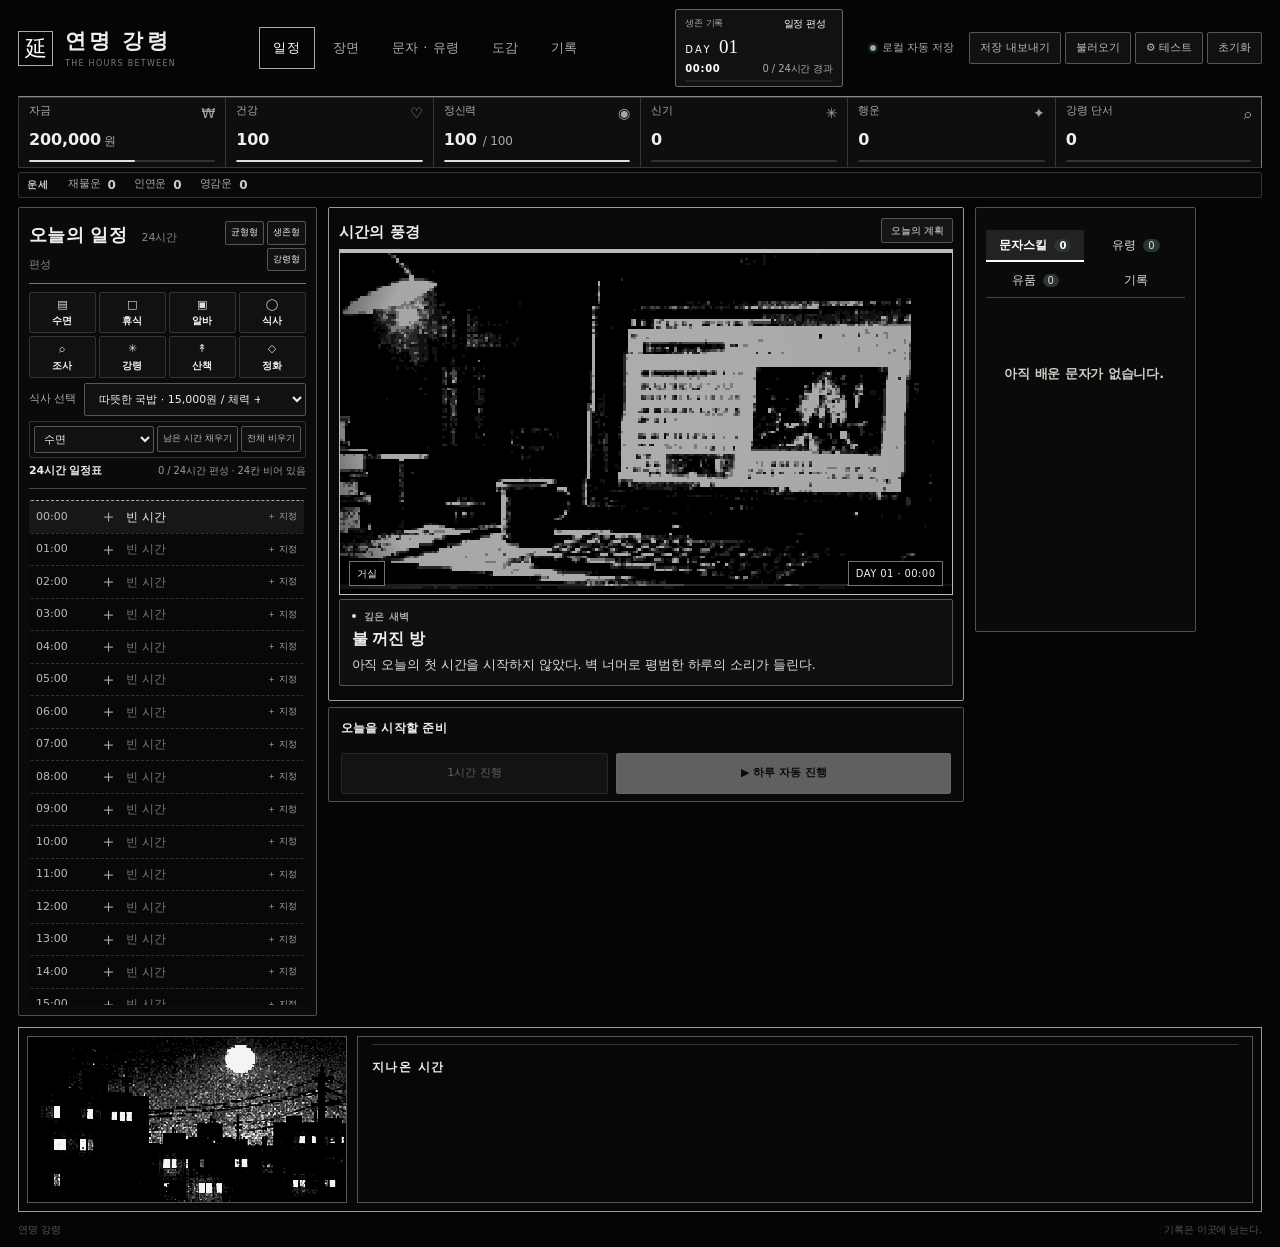
==== commit 127b98c8: "fix: replace illustrated backgrounds, use original ghost portrait, conceal meow stats" ====
--- a/index.html
+++ b/index.html
@@ -5,17 +5,324 @@
   <meta name="viewport" content="width=device-width, initial-scale=1">
   <meta name="theme-color" content="#050505">
   <meta name="description" content="연명 강령 — 24시간을 나누어 살아남는 강령 생존 시뮬레이터. 웹 테스트 버전.">
-  <title>연명 강령 | Life with Taboo v0.5.3</title>
-  <link rel="stylesheet" href="style.css">
-  <link rel="stylesheet" href="style_v5.css">
-  <link rel="stylesheet" href="style_v051.css">
+  <title>연명 강령 | Life with Taboo v0.5.4</title>
+  <style>
+:root{color-scheme:dark;--bg:#101417;--panel:#171d20;--panel2:#1d2428;--panel3:#232d30;--border:#344043;--text:#ece6d8;--muted:#9ca8a5;--faint:#6c7776;--gold:#d5ae75;--gold2:#9d7b51;--red:#d98581;--mint:#92bea7;--aqua:#8cbdc3;--purple:#bb9bc6;--rad:15px}
+*{box-sizing:border-box}html{scroll-behavior:smooth}body{margin:0;min-width:320px;background:var(--bg);color:var(--text);font-family:system-ui,-apple-system,"Malgun Gothic","Apple SD Gothic Neo",sans-serif;font-size:14px;line-height:1.5}button,select,input{font:inherit}button{cursor:pointer}button:disabled{opacity:.38;cursor:not-allowed;filter:grayscale(.35)}[hidden]{display:none!important}button:focus-visible,select:focus-visible,.hour-slot:focus-visible{outline:2px solid var(--gold);outline-offset:3px}
+.background-engraving{pointer-events:none;position:fixed;inset:0;z-index:-1;background:radial-gradient(ellipse 900px 500px at 67% -8%,#57452b23,transparent 72%),radial-gradient(ellipse 700px 650px at 3% 65%,#24534d19,transparent 72%),repeating-linear-gradient(135deg,transparent 0,transparent 24px,#ffffff02 25px,#ffffff02 26px)}
+.shell{width:min(1520px,calc(100% - 58px));margin:0 auto}.topbar{min-height:76px;display:flex;align-items:center;justify-content:space-between;gap:15px;border-bottom:1px solid #344043aa}.brand{display:flex;align-items:center;gap:12px;min-width:0}.brand-mark{width:39px;height:39px;border-radius:50%;display:grid;place-items:center;color:var(--gold);border:1px solid #9d7b51;background:#9d7b5112;font-size:26px;box-shadow:0 0 0 4px #101417,0 0 0 5px #483e32}.brand-text{display:flex;flex-direction:column;gap:1px}.brand-text strong{font-family:Georgia,"Noto Serif KR",serif;font-size:19px;letter-spacing:.1em;font-weight:600}.brand-text small{color:var(--faint);font-size:9px;letter-spacing:.16em;white-space:nowrap}.topbar-actions{display:flex;align-items:center;justify-content:flex-end;flex-wrap:wrap;gap:5px}.autosave-tag{display:inline-flex;gap:6px;align-items:center;padding:0 11px;color:var(--muted);font-size:11px;white-space:nowrap}.led{height:6px;width:6px;background:#8faf98;border-radius:50%;box-shadow:0 0 0 3px #8faf9817}.led.error{background:var(--red)}
+.button,.chip{border:1px solid var(--border);border-radius:9px;background:#242d2d;color:var(--text);padding:10px 14px;transition:background .15s,border-color .15s,transform .15s;white-space:nowrap}.button:hover:not(:disabled),.chip:hover:not(:disabled){background:#303b3a;border-color:#68736d}.button:active:not(:disabled),.chip:active:not(:disabled){transform:translateY(1px)}.button.ghost{background:transparent;color:#b6c1bb}.button.ghost:hover:not(:disabled){background:#ffffff0a;color:#fff}.button.tiny{padding:7px 10px;font-size:11px}.button.primary{border-color:#d5ae75;background:linear-gradient(110deg,#c59b62,#e5c28b);color:#1a1b17;font-weight:750;box-shadow:0 3px 21px #c59b6215}.button.primary:hover:not(:disabled){background:linear-gradient(110deg,#d9ad71,#f1cb94)}.button.secondary{background:#293638;border-color:#536a69;color:#e7ece4}.button.danger{color:#fff;background:#8f4f50;border-color:#b16b6b}.danger-text{color:#cf8d87!important}.chip{padding:7px 10px;font-size:11px;background:#ffffff04;color:#b6bfba}
+.hero{display:flex;gap:35px;justify-content:space-between;align-items:stretch;padding:27px 0 25px}.eyebrow,.section-kicker{font-size:10px;font-weight:800;letter-spacing:.2em;color:var(--gold2)}.eyebrow{display:flex;align-items:center;gap:9px}.line-dot{width:6px;height:6px;background:var(--gold);border-radius:50%}.hero h1{font-family:Georgia,"Noto Serif KR","Malgun Gothic",serif;font-size:clamp(25px,3vw,40px);line-height:1.35;letter-spacing:-.045em;font-weight:500;margin:11px 0 10px}.hero h1 em{font-style:normal;color:var(--gold)}.hero p{margin:0;color:var(--muted);font-size:12px}.day-indicator{flex:0 0 220px;min-height:172px;border:1px solid #594b38;border-radius:13px;background:linear-gradient(155deg,#2f2922,#1d2425 75%);padding:17px 18px;display:flex;flex-direction:column;justify-content:space-between}.day-top,.day-bottom,.risk-label,.section-title-row,.schedule-header{display:flex;justify-content:space-between;align-items:center;gap:8px}.day-top{font-size:11px;color:#c0b29f}.day-top span:last-child{color:#e2b878;border-radius:12px;border:1px solid #a17a434a;padding:2px 7px;font-size:10px;white-space:nowrap}.day-number{display:flex;align-items:baseline;gap:10px;color:var(--gold)}.day-number small{font-size:13px;letter-spacing:.24em}.day-number span{font-family:Georgia,serif;font-size:54px;line-height:1}.day-bottom strong{font-size:16px;letter-spacing:.07em}.day-bottom span{font-size:10px;color:#b8aa94}.day-track,.risk-track,.stat-track{height:5px;background:#0e1315;border-radius:10px;overflow:hidden}.day-track>div{height:100%;background:var(--gold);border-radius:10px;transition:width .25s}
+.stats{display:grid;grid-template-columns:repeat(6,minmax(0,1fr));gap:9px}.stat-card{min-width:0;position:relative;padding:14px 14px 12px;background:#1b2225;border:1px solid #354143;border-radius:12px;overflow:hidden}.stat-head{display:flex;justify-content:space-between;gap:8px;color:#aab4ad;font-size:11px}.stat-head .stat-icon{font-size:14px;opacity:.8}.stat-value{font-family:Georgia,"Malgun Gothic",serif;font-weight:650;font-size:clamp(18px,1.6vw,25px);font-variant-numeric:tabular-nums;line-height:1.6;white-space:nowrap}.stat-suffix{font-family:system-ui;font-size:12px;color:#adb6ac;margin-left:3px;font-weight:400}.stat-foot{font-size:10px;color:var(--faint);min-height:16px;white-space:nowrap;overflow:hidden;text-overflow:ellipsis}.stat-track{height:3px;margin-top:8px}.stat-track>div{height:100%;border-radius:10px}.stat-card.critical{border-color:#a55e56;background:#342325}.stat-card.critical .stat-value{color:#e6a59b}.fortune-strip{margin:10px 0 21px;display:flex;justify-content:space-between;gap:10px;align-items:center;padding:10px 14px;border:1px solid #2f3b3c;border-radius:10px;background:#141b1e;color:var(--muted)}.fortune-left,.fortune-right{display:flex;align-items:center;gap:18px;flex-wrap:wrap}.fortune-title{font-size:10px;color:var(--gold2);letter-spacing:.14em;font-weight:800}.fortune-stat{display:flex;gap:7px;font-size:11px;align-items:center}.fortune-stat strong{font-size:12px;color:#d2c1a8}.fortune-stat strong.minus{color:var(--red)}.fortune-right{font-size:10px;color:#87938e}.fortune-right span{color:var(--gold)}
+.main-grid{display:grid;grid-template-columns:minmax(0,1.7fr) minmax(350px,1fr);gap:16px;align-items:start}.left-stack,.right-stack{display:flex;flex-direction:column;gap:16px;min-width:0}.panel{border:1px solid #354143;background:linear-gradient(140deg,#1a2225,#171c1f);border-radius:var(--rad);padding:20px}.panel h2{font-size:18px;font-weight:700;margin:3px 0 0;letter-spacing:-.04em}.heading-sub{font-size:11px;color:var(--faint);font-weight:400;letter-spacing:0;margin-left:8px}.preset-set{display:flex;gap:5px;flex-wrap:wrap;justify-content:flex-end}.instruction{color:#a9b3aa;font-size:11px;padding:12px 13px;background:#29312c67;border-left:2px solid #92754a;margin:16px 0 15px;display:flex;gap:7px;align-items:center;flex-wrap:wrap}.instruction>span:first-child{color:var(--gold);font-size:15px}.instruction>span:last-child{color:var(--gold)}.brush-grid{display:grid;grid-template-columns:repeat(4,minmax(0,1fr));gap:8px}.brush{position:relative;border:1px solid #3a4748;background:#222b2d;min-width:0;padding:11px 11px 10px;border-radius:10px;color:var(--text);display:flex;align-items:center;gap:10px;text-align:left}.brush:after{content:'';display:block;position:absolute;left:0;right:0;bottom:0;height:2px;background:var(--action-color);border-radius:0 0 10px 10px;opacity:.8}.brush:hover:not(:disabled){border-color:#8a947e;background:#303a38}.brush.selected{border-color:var(--gold);background:#3b362b;box-shadow:inset 0 0 0 1px #d5ae7547}.brush.selected:after{height:3px;background:var(--gold)}.brush-emoji{font-size:20px;flex-shrink:0}.brush-info{min-width:0;display:flex;flex-direction:column}.brush-info strong{font-weight:700;font-size:12px;white-space:nowrap}.brush-info small{font-size:9px;color:var(--muted);white-space:nowrap;overflow:hidden;text-overflow:ellipsis}.plan-settings{display:flex;align-items:center;gap:10px;margin:17px 0 16px;flex-wrap:wrap}.plan-settings label{font-size:11px;color:var(--muted)}select{background:#273136;color:#e7e8de;border:1px solid #4b5858;border-radius:8px;padding:8px 29px 8px 10px;min-width:0;outline:none}select option{background:#1f292c}.plan-settings select{width:min(300px,60%);font-size:11px}.plan-setting-spacer{flex:1}.schedule-header{border-bottom:1px solid #374244;padding-bottom:9px;margin-bottom:11px;color:#c7d1c9;font-size:12px;font-weight:700}.schedule-header span:last-child{font-size:10px;color:#94ad9b;font-weight:400}.hour-grid{display:grid;grid-template-columns:repeat(6,minmax(0,1fr));gap:7px;user-select:none}.hour-slot{position:relative;min-height:73px;min-width:0;padding:9px 10px 8px;border:1px solid #364344;border-radius:9px;background:#242c2f;text-align:left;color:#e1e2d9;display:flex;flex-direction:column;justify-content:space-between;overflow:hidden}.hour-slot:before{content:'';position:absolute;top:0;left:0;right:0;height:2px;background:var(--action-color)}.hour-slot:hover:not(:disabled){background:#313d3e;border-color:#858f83}.hour-slot .hour-number{font-size:10px;color:#99a69f;font-variant-numeric:tabular-nums}.hour-slot .hour-body{display:flex;align-items:center;gap:5px;font-size:12px;font-weight:650;white-space:nowrap}.hour-slot .hour-body span{font-size:15px}.hour-slot.done{opacity:.48;background:#181e20}.hour-slot.now{border-color:var(--gold);box-shadow:inset 0 0 0 1px #d5ae7550}.hour-slot.now:after{content:'▶';position:absolute;right:7px;top:6px;font-size:9px;color:var(--gold)}.hour-slot:disabled{cursor:default}.hour-slot.done:hover{background:#181e20}.schedule-footer{display:flex;gap:8px;flex-wrap:wrap;padding-top:13px;font-size:10px;color:#b6c0ba}.schedule-summary{background:#25302f;border:1px solid #394745;border-radius:7px;padding:5px 8px}.schedule-summary strong{color:#e6e4d7;margin-left:4px}.schedule-summary.warn{color:#eeb0a2;border-color:#78554a}.execution-panel{display:flex;align-items:center;justify-content:space-between;gap:20px;border-color:#735a3c;background:linear-gradient(110deg,#252720,#1b2426 65%)}.execution-text{min-width:0}.execution-text h2{margin:4px 0 5px}.execution-text p{margin:0;font-size:11px;color:#a4aea7;max-width:450px}.execution-buttons{display:flex;gap:9px;flex-shrink:0}.execution-buttons .button{padding:13px 16px;font-size:12px}
+.omen-panel h2{margin:2px 0 19px}.risk-item{margin-bottom:19px}.risk-label{font-size:12px;color:#c9d0c7;margin-bottom:8px}.risk-label strong{font-family:Georgia,serif;font-size:22px;color:#d8c4a0;font-variant-numeric:tabular-nums}.risk-track{height:7px;background:#0b1315}.fill{height:100%;width:0;transition:width .3s;border-radius:8px}.ritual-fill{background:linear-gradient(90deg,#8b7973,#c7a884)}.release-fill{background:linear-gradient(90deg,#a46e71,#df8d86)}.risk-item small{display:block;color:#84948e;font-size:10px;margin-top:7px}.risk-footer{display:flex;gap:8px;margin-top:3px}.risk-footer span{padding:8px 10px;background:#242e31;border:1px solid #37464a;border-radius:8px;flex:1;font-size:11px;text-align:center;color:#c8d5ca}.collection-panel{min-height:425px}.tabs{display:flex;gap:3px;margin:12px 0 16px;border-bottom:1px solid #374345;overflow-x:auto}.tab{border:0;border-bottom:2px solid transparent;background:transparent;color:#9fa9a4;padding:9px 12px;font-size:11px;white-space:nowrap}.tab span{background:#2c3436;border-radius:7px;padding:1px 5px;margin-left:3px;font-size:10px}.tab.active{color:var(--gold);border-color:var(--gold);font-weight:700}.collection-content{min-height:278px;max-height:580px;overflow-y:auto;padding-right:3px;scrollbar-color:#52615e transparent;scrollbar-width:thin}.empty-state{padding:50px 18px;text-align:center;color:#8a9b94}.empty-state .empty-symbol{font-size:37px;color:#8f7960;display:block;margin-bottom:9px}.empty-state strong{display:block;color:#cbcfc6;margin-bottom:5px;font-size:13px}.empty-state p{margin:0;font-size:11px;line-height:1.9}.archive-item{border:1px solid #384645;background:#222b2e;border-radius:10px;padding:12px;margin:0 0 8px}.archive-top{display:flex;align-items:flex-start;justify-content:space-between;gap:8px}.archive-top strong{font-size:13px}.grade-badge,.ghost-state{font-size:10px;color:#c9bd9f;border:1px solid #625844;background:#39352e;padding:2px 7px;border-radius:20px;white-space:nowrap}.grade-badge.grade-2{color:#b6c7e4;border-color:#63748b;background:#333a49}.grade-badge.grade-3{color:#e6a4ab;border-color:#93616e;background:#48323c}.archive-item p{font-size:11px;color:#a9b9b2;line-height:1.75;margin:8px 0 0}.archive-item .archive-story{color:#dbba97;font-style:italic;font-size:11px}.archive-bottom{display:flex;justify-content:space-between;align-items:center;gap:10px;margin-top:10px}.archive-bottom small{font-size:10px;color:#83968c}.archive-bottom .button{padding:6px 10px}.ghost-state.locked{color:#efae9d;border-color:#855752;background:#492a2e}.log-item{font-size:11px;line-height:1.7;padding:11px 5px;border-bottom:1px solid #344041;color:#acbdb5}.log-item:first-child{color:#dfd0af}.guide{font-size:11px;color:#adbbb4;line-height:1.85}.guide h3{color:#dec49c;font-size:12px;margin:16px 0 4px}.guide p{margin:0 0 7px}.guide code{color:#d0ba9a;background:#293332;padding:2px 4px;border-radius:4px}.footer{display:flex;align-items:center;justify-content:space-between;gap:10px;flex-wrap:wrap;color:#667571;font-size:10px;padding:22px 0 28px}
+.modal-overlay{position:fixed;z-index:10;inset:0;background:#050a0bdc;display:flex;align-items:center;justify-content:center;padding:16px;backdrop-filter:blur(7px)}.modal-card{width:min(780px,100%);max-height:min(90vh,950px);overflow-y:auto;border:1px solid #8a6d47;background:linear-gradient(135deg,#26302e,#1b2327 65%);border-radius:18px;box-shadow:0 35px 120px #000a,0 0 0 6px #e6bc6920;padding:28px}.modal-kicker{font-size:10px;letter-spacing:.2em;color:var(--gold);font-weight:800;text-transform:uppercase}.modal-card h2{font-family:Georgia,"Malgun Gothic",serif;font-size:26px;font-weight:600;letter-spacing:-.05em;margin:7px 0 13px}.modal-intro{white-space:pre-line;font-size:13px;line-height:1.85;color:#b9c7bd;margin:0 0 20px}.modal-choices{display:grid;grid-template-columns:repeat(2,minmax(0,1fr));gap:10px;margin:17px 0}.choice-card{background:#252f30;border:1px solid #4c5955;border-radius:10px;padding:15px;text-align:left;color:#e7e4dc;min-width:0;display:flex;flex-direction:column;gap:10px;min-height:120px}.choice-card:hover:not(:disabled){background:#343b36;border-color:var(--gold)}.choice-head{display:flex;align-items:center;justify-content:space-between;gap:8px}.choice-head strong{font-size:14px;overflow-wrap:anywhere}.choice-description{color:#b4c0b9;font-size:11px;line-height:1.75;flex:1}.choice-cost{color:#d8b282;font-size:11px;font-weight:750}.choice-card:disabled{opacity:.42}.modal-bottom{display:flex;align-items:center;justify-content:space-between;gap:12px;flex-wrap:wrap;margin-top:20px}.modal-hint{color:#8fa49b;font-size:11px}.modal-bottom .button{padding:12px 20px}.choice-title{color:#dfbea3;font-size:12px}.choice-card .choice-risk{font-size:10px;color:#caa398}.modal-end{background:#39262a;border:1px solid #bd7477;border-radius:9px;padding:15px;color:#f2c5c2;line-height:1.8;margin:14px 0}.report-note{border-left:2px solid var(--gold);background:#d5ae7514;padding:11px 14px;color:#d9c39f;font-size:12px;margin-bottom:15px}
+.debug-drawer{position:fixed;z-index:12;top:0;right:0;bottom:0;width:min(440px,100vw);padding:24px;overflow-y:auto;border-left:1px solid #806a49;background:#1f2829;box-shadow:-10px 0 70px #000a}.debug-head{display:flex;align-items:start;justify-content:space-between;gap:10px}.debug-head h2{margin:4px 0;font-size:20px}.icon-button{border:1px solid #546262;background:transparent;color:white;border-radius:9px;padding:7px 10px}.debug-drawer>p,.debug-note{font-size:12px;color:#a6b8af;line-height:1.7}.debug-row{display:flex;gap:7px;margin:16px 0}.debug-row select{flex:1;min-width:0}.debug-row .button{font-size:11px;padding:8px 9px}.debug-quick{display:grid;grid-template-columns:1fr 1fr;gap:7px;margin-top:24px}.debug-quick .button{font-size:11px}.debug-note{border:1px solid #4b5853;background:#1b2324;border-radius:9px;padding:12px;margin-top:20px;white-space:pre-line}.toast{position:fixed;z-index:21;bottom:20px;left:50%;transform:translateX(-50%);background:#344440;border:1px solid #9cb2a3;padding:10px 16px;border-radius:10px;font-size:12px;color:#f3f2ea;box-shadow:0 10px 30px #0008;max-width:min(580px,90vw);text-align:center}
+@media(max-width:1200px){.shell{width:calc(100% - 40px)}.main-grid{grid-template-columns:minmax(0,1.3fr) minmax(315px,1fr)}.brush-grid{grid-template-columns:repeat(4,minmax(0,1fr))}.brush{gap:6px;padding:10px 7px}.brush-emoji{font-size:18px}.hour-grid{grid-template-columns:repeat(6,minmax(0,1fr));gap:5px}.hour-slot{padding:8px 6px;min-height:66px}.execution-panel{flex-direction:column;align-items:stretch}.execution-buttons .button{flex:1}}
+@media(max-width:940px){.main-grid{grid-template-columns:minmax(0,1fr)}.right-stack{display:grid;grid-template-columns:minmax(0,1fr) minmax(0,1.2fr);align-items:start}.stats{grid-template-columns:repeat(3,minmax(0,1fr))}.hero{gap:20px}.panel{padding:17px}.collection-content{max-height:620px}}
+@media(max-width:640px){.shell{width:calc(100% - 24px)}.topbar{padding:13px 0;flex-direction:column;align-items:stretch}.topbar-actions{justify-content:flex-start}.hero{flex-direction:column;padding:21px 0 17px}.hero h1{font-size:28px}.day-indicator{flex-basis:auto;min-height:130px;padding:13px}.day-number span{font-size:39px}.stats{gap:6px}.stat-card{padding:10px 9px}.stat-value{font-size:20px}.stat-head{font-size:10px}.fortune-strip{flex-direction:column;align-items:flex-start}.right-stack{display:flex;align-items:stretch}.section-title-row{align-items:start;flex-direction:column}.preset-set{justify-content:flex-start}.brush-grid{grid-template-columns:repeat(2,minmax(0,1fr))}.hour-grid{grid-template-columns:repeat(4,minmax(0,1fr))}.hour-slot{min-height:62px}.modal-card{padding:19px 16px;max-height:92vh}.modal-choices{grid-template-columns:1fr}.modal-card h2{font-size:22px}.choice-card{min-height:95px}.execution-buttons{flex-direction:column}.plan-settings{gap:8px}.plan-settings select{width:60%}.footer{flex-direction:column;align-items:flex-start}}
+@media(prefers-reduced-motion:reduce){*,*:before,*:after{transition:none!important;animation:none!important;scroll-behavior:auto!important}}
+
+/* v0.3 click-to-queue schedule editor */
+.brush{transition:background .12s,border-color .12s;cursor:pointer}
+.brush-add{margin-left:auto;font-size:16px;line-height:1;color:#d4b47f;border:1px solid #6b644f;border-radius:5px;padding:1px 5px;flex-shrink:0}
+.brush:disabled .brush-add{opacity:.4}
+.queue-toolbar{display:flex;align-items:center;gap:9px;flex-wrap:wrap;margin:0 0 16px;padding:11px 12px;border:1px solid #354344;border-radius:9px;background:#202a2b}
+.queue-toolbar label{font-size:11px;color:#9eb5a9;white-space:nowrap}
+.queue-toolbar select{font-size:11px;padding:7px 26px 7px 10px;min-width:96px;flex:1}
+.queue-toolbar .button{white-space:nowrap}
+.queue-toolbar .queue-clear{color:#d7aaa3}
+.schedule-header small{font-size:10px;color:#728a80;font-weight:400;margin-left:6px}
+.hour-grid{display:flex;flex-direction:column;gap:5px;max-height:450px;overflow-y:auto;scrollbar-width:thin;scrollbar-color:#596e63 #151b1c;user-select:auto;padding-right:5px;scroll-behavior:auto}
+.queue-slot{position:relative;display:grid;grid-template-columns:minmax(116px,.85fr) minmax(115px,1fr) auto;align-items:center;gap:10px;flex-shrink:0;min-height:44px;width:100%;padding:9px 12px;border:1px solid #364344;border-radius:7px;background:#242c2f;color:#e1e2d9;text-align:left}
+.queue-slot.filled:before{content:'';position:absolute;top:7px;bottom:7px;left:0;width:3px;border-radius:0 3px 3px 0;background:var(--action-color)}
+.queue-slot.filled:hover:not(:disabled){background:#34403f;border-color:#c09e6c}
+.queue-slot.empty{background:#1b2425;border-color:#303b3c;color:#687d74;border-style:dashed}
+.queue-slot.queue-next{border-color:#86734e;background:#292c27;color:#c9b389}
+.queue-time{font-size:11px;color:#99a69f;font-variant-numeric:tabular-nums;white-space:nowrap}
+.queue-content{display:flex;align-items:center;gap:9px;min-width:0;font-size:12px}
+.queue-content strong{font-weight:650;white-space:nowrap;overflow:hidden;text-overflow:ellipsis}
+.queue-action-icon{font-size:18px;width:20px;flex-shrink:0;text-align:center;color:var(--action-color)}
+.queue-empty-symbol{font-size:17px;width:20px;text-align:center;color:#a68c60}
+.queue-trailing{font-size:10px;color:#90a99b;white-space:nowrap}
+.queue-slot.filled .queue-trailing{color:#d2b592}
+.queue-slot.done{opacity:.45}
+.queue-slot.now{border-color:var(--gold)}
+.queue-slot:disabled{cursor:default}
+.queue-slot:disabled .queue-trailing{color:#819188}
+@media(max-width:640px){.queue-slot{grid-template-columns:95px minmax(0,1fr) auto;gap:7px;padding:9px 8px}.queue-time{font-size:10px}.queue-content{font-size:11px;gap:5px}.queue-action-icon{width:17px;font-size:15px}.queue-trailing{font-size:9px}.queue-toolbar{gap:7px}.schedule-header small{display:none}}
+@media(max-width:380px){.queue-toolbar select{flex-basis:100%}}
+
+/* v0.4: fixed-slot planner + center story stage */
+.hero{padding:14px 0 13px;align-items:center}
+.hero h1{font-size:clamp(22px,2.1vw,30px);margin:6px 0;line-height:1.25}
+.hero h1 br{display:none}
+.day-indicator{min-height:103px;padding:10px 14px;flex-basis:224px}
+.day-number span{font-size:35px}
+.fortune-strip{margin:9px 0 13px;padding:7px 12px}
+.stat-card{padding:10px 11px 11px}.stat-value{font-size:20px}
+.main-grid{grid-template-columns:minmax(295px,.98fr) minmax(420px,1.35fr) minmax(255px,.86fr);gap:12px;align-items:start}
+.left-stack,.right-stack,.center-stack{display:flex;flex-direction:column;gap:12px;min-width:0}
+.main-grid .panel{padding:15px}
+.panel h2{font-size:16px}
+.planner-panel .instruction{font-size:10px;margin:10px 0;line-height:1.45;padding:8px 10px}
+.brush-grid{grid-template-columns:repeat(2,minmax(0,1fr));gap:6px}
+.brush{padding:7px 9px;min-height:42px}.brush-emoji{font-size:16px}.brush-info strong{font-size:11px}
+.plan-settings{margin:11px 0}.queue-toolbar{margin-bottom:10px}
+.hour-grid{max-height:425px;gap:4px}.queue-slot{min-height:35px;grid-template-columns:95px minmax(0,1fr) auto;padding:6px 9px}
+.queue-content{font-size:11px}.queue-action-icon{font-size:14px;width:16px}
+.queue-slot.empty:hover:not(:disabled){background:#28332e;border-color:#ae9873;color:#ddccb1}
+.queue-slot.targeted{background:#473b29!important;border:1px solid #e4b571!important;color:#f4dfad!important}
+.queue-slot.targeted .queue-trailing{color:#e8c891}
+.queue-slot.now{box-shadow:inset 0 0 0 1px #d5ae7550}
+.stage-panel{border-color:#6e6651;background:linear-gradient(135deg,#22292b,#171c20 85%)}
+.stage-header{display:flex;align-items:center;justify-content:space-between;gap:12px;margin-bottom:12px}
+.stage-pill{border:1px solid #4b635f;background:#263a37;padding:4px 9px;color:#b3d5c3;border-radius:20px;font-size:10px;white-space:nowrap}
+.stage-pill.urgent{color:#f3cc9a;background:#4b3526;border-color:#a77c49}
+.pixel-frame{position:relative;overflow:hidden;background:#111a26;border:5px solid #343b42;box-shadow:inset 0 0 0 1px #d8c7a1,0 8px 25px #0007;aspect-ratio:16/9}
+.pixel-frame canvas{display:block;width:100%;height:100%;object-fit:fill;image-rendering:pixelated;image-rendering:crisp-edges}
+.pixel-caption,.pixel-clock{position:absolute;bottom:8px;padding:4px 7px;background:#151d26d9;border:1px solid #63707077;font-size:10px;letter-spacing:.04em;color:#f2dfbd}
+.pixel-caption{left:9px}.pixel-clock{right:9px;font-variant-numeric:tabular-nums}
+.stage-narration{margin:12px 0 9px;min-height:112px;padding:14px 14px 12px;border:1px solid #3c4845;background:#242c2c;border-radius:9px}
+.stage-time{display:flex;align-items:center;gap:8px;color:#c8b38b;font-size:10px;font-weight:700;letter-spacing:.05em}
+.lamp-dot{width:6px;height:6px;background:#e9c08c;box-shadow:0 0 9px #e9c08c;border-radius:50%}
+.stage-narration h2{margin:7px 0 5px;font-size:18px;font-family:Georgia,"Malgun Gothic",serif}
+.stage-narration p{font-size:12px;line-height:1.8;color:#bdc9bf;margin:0;white-space:pre-line;overflow-wrap:anywhere}
+.stage-interaction:not(:empty){min-height:20px}
+.stage-idle{padding:15px;border:1px dashed #46514e;border-radius:8px;color:#96a39c;font-size:11px;text-align:center;background:#1c2426}
+.stage-interaction .modal-kicker{font-size:10px}
+.stage-interaction h2{font-size:19px;margin:5px 0 9px}
+.stage-interaction .modal-intro{margin-bottom:10px;font-size:12px;line-height:1.7}
+.stage-interaction .modal-choices{display:grid;grid-template-columns:1fr;gap:7px;margin:11px 0}
+.stage-interaction .choice-card{min-height:0;padding:11px 12px;gap:3px;transition:border-color .15s,background .15s}
+.stage-interaction .choice-head strong{font-size:12px}
+.stage-interaction .choice-description{font-size:10px;line-height:1.65}
+.stage-interaction .modal-bottom{margin-top:10px;gap:10px}
+.stage-interaction .modal-bottom .button{padding:9px 12px}
+.stage-interaction .modal-hint{font-size:10px}
+.stage-interaction .modal-end{padding:9px;font-size:12px}
+.stage-interaction .report-note{margin-bottom:11px}
+.recap-label{color:#997d59;letter-spacing:.18em;font-size:9px;font-weight:800;margin-top:15px;padding-top:13px;border-top:1px solid #334044}
+.scene-recap{display:flex;flex-direction:column;gap:6px;margin-top:7px}
+.scene-recap>div{display:flex;align-items:baseline;gap:8px;font-size:10px;color:#9daaa4;min-width:0}
+.scene-recap span{color:#d4b682;font-family:monospace}
+.scene-recap strong{color:#c6d4c7;white-space:nowrap}
+.scene-recap small{font-size:10px;overflow:hidden;text-overflow:ellipsis;white-space:nowrap;min-width:0}
+.center-stack .execution-panel{display:flex;flex-direction:column;align-items:stretch;gap:11px}
+.center-stack .execution-buttons{width:100%;display:grid;grid-template-columns:1fr 1.25fr;gap:8px}
+.center-stack .execution-buttons .button{padding:11px 8px;min-width:0;font-size:11px}
+.right-stack .risk-footer{gap:6px}.right-stack .panel h2{font-size:15px}
+@media (max-width:1280px){
+ .main-grid{grid-template-columns:minmax(280px,.85fr) minmax(390px,1.25fr)}
+ .right-stack{grid-column:1/-1;display:grid;grid-template-columns:minmax(270px,.7fr) minmax(0,1.3fr);align-items:start}
+}
+@media (max-width:830px){
+ .main-grid{grid-template-columns:minmax(0,1fr)}
+ .center-stack{order:0}.left-stack{order:1}.right-stack{order:2;grid-column:auto}
+ .stage-panel{max-width:800px;width:100%;margin:auto}
+ .day-indicator{flex-basis:220px}
+ .brush-grid{grid-template-columns:repeat(4,minmax(0,1fr))}
+}
+@media (max-width:640px){
+ .shell{width:calc(100% - 18px)}
+ .hero{padding:11px 0;gap:9px}
+ .hero h1{font-size:24px}
+ .day-indicator{min-height:100px;flex-basis:auto}
+ .right-stack{display:flex}
+ .main-grid .panel{padding:12px}
+ .stage-narration{margin:9px 0;min-height:95px;padding:10px}
+ .stage-interaction .modal-choices{grid-template-columns:1fr}
+ .queue-slot{grid-template-columns:87px minmax(0,1fr) auto}
+ .brush-grid{grid-template-columns:repeat(2,minmax(0,1fr))}
+ .stats{grid-template-columns:repeat(3,minmax(0,1fr))}
+ .stat-value{font-size:16px}
+}
+@media(max-width:360px){.queue-slot{grid-template-columns:76px minmax(0,1fr) auto;padding:6px 5px}.queue-time{font-size:9px}.queue-trailing{font-size:9px}.pixel-clock{font-size:8px}}
+
+/* v0.4.1: unobtrusive status; story-first presentation */
+.stat-card{display:flex;flex-direction:column;justify-content:space-between;gap:3px}
+.stat-track{margin-top:6px}
+.fortune-strip{margin-bottom:13px}
+.empty-state p:empty{display:none}
+.stage-interaction:empty{display:none}
+.stage-interaction .choice-card{min-height:42px}
+.brush-info{justify-content:center}
+
+</style>
+  <style>
+/* Version 0.5 - restrained monochrome documentary / high-contrast pixel noir. */
+:root{--bg:#050505;--panel:#0c0c0c;--panel2:#121212;--panel3:#1b1b1b;--border:#555;--text:#f4f4f4;--muted:#aaa;--faint:#888;--gold:#f2f2f2;--gold2:#bbb;--red:#fff;--mint:#eee;--aqua:#ddd;--purple:#bbb;--rad:2px}
+body{background:#050505;color:#efefef;font-family:"Malgun Gothic","Apple SD Gothic Neo",system-ui,sans-serif;font-size:13px;letter-spacing:-.01em}
+.background-engraving{display:none!important}
+.shell{width:min(1640px,calc(100% - 36px))}
+.topbar{min-height:62px;border-bottom:1px solid #888}
+.brand-mark{width:35px;height:35px;border-radius:0;border:1px solid #aaa;background:#050505;color:#fff;box-shadow:none;font-size:22px;font-family:serif}
+.brand-text strong{font-size:21px;letter-spacing:.16em}.brand-text small{color:#777;font-size:8px}
+.button,.chip,.panel,.stat-card,.day-indicator,.hour-slot,.queue-slot,.brush,.stage-narration,.queue-toolbar,.instruction,select,.archive-item,.choice-card,.stage-pill,.fortune-strip{border-radius:2px!important;box-shadow:none!important;filter:none!important}
+.button,.chip,select{background:#111!important;border:1px solid #565656!important;color:#eee!important}
+.button.primary{background:#ededed!important;color:#080808!important;border-color:#f9f9f9!important;font-weight:800}
+.button.primary:hover:not(:disabled){background:#fff!important}
+.button.secondary{background:#222!important}.button:hover:not(:disabled),.chip:hover:not(:disabled){background:#333!important;color:#fff!important;border-color:#ddd!important}
+.button.ghost{color:#bbb!important}.button.danger{background:#eee!important;color:#101010!important}
+.danger-text{color:#ddd!important}.button:focus-visible,.chip:focus-visible,.choice-card:focus-visible{outline-color:white}
+.hero{padding:9px 0 10px;gap:12px}.hero-copy{flex:1;min-width:0}.hero .eyebrow{font-size:9px;color:#888;letter-spacing:.16em}
+.hero h1{font-size:clamp(16px,2vw,21px);line-height:1.2;font-weight:400;letter-spacing:.035em;margin:4px 0;color:#ddd}
+.line-dot{background:#fff}.day-indicator{border:1px solid #666;background:#111;min-height:64px;flex-basis:270px;padding:7px 13px;gap:4px}
+.day-number{color:#fff;gap:7px}.day-number span{font-size:25px}.day-number small{font-size:10px}.day-top,.day-bottom{font-size:10px;color:#aaa}
+.day-top span:last-child{border:0;color:#fff}.day-bottom strong{font-size:12px;color:#fff}.day-bottom span{color:#aaa;font-size:10px}
+.day-track{height:2px;background:#252525}.day-track>div{background:#fff}.stats{gap:5px}.stat-card{background:#0e0e0e;border:1px solid #363636;padding:9px 12px;min-height:69px}
+.stat-head{font-size:10px;color:#aaa}.stat-head .stat-icon{color:#ccc}.stat-value{font-family:inherit;font-size:18px;color:#eee}.stat-suffix{color:#aaa}.stat-track{height:2px;background:#303030;margin-top:5px}.stat-track>div{background:#ddd!important}.stat-card.critical{background:#202020;border-color:#eee}.stat-card.critical .stat-value{color:#fff}
+.fortune-strip{background:#090909;border:1px solid #333;padding:5px 12px;margin:5px 0 11px}.fortune-title,.fortune-stat strong,.fortune-right span{color:#ccc!important}
+.main-grid{grid-template-columns:minmax(264px,.82fr) minmax(480px,1.76fr) minmax(247px,.8fr);gap:9px}
+.left-stack,.center-stack,.right-stack{gap:9px}.main-grid .panel{padding:12px}.panel{background:#0a0a0a;border:1px solid #505050}
+.panel h2{font-size:15px;font-weight:600;letter-spacing:.015em}.section-kicker,.eyebrow{color:#999;font-size:9px;font-weight:500;letter-spacing:.14em}
+.heading-sub{color:#888}.instruction{background:#0e0e0e;border-left:1px solid #8c8c8c;color:#aaa;font-size:10px;margin:8px 0}.instruction>span:first-child{color:#eee}
+.brush-grid{grid-template-columns:repeat(2,minmax(0,1fr));gap:4px}.brush{min-height:33px;background:#111;border:1px solid #333;padding:7px 9px}
+.brush:after{height:0}.brush-emoji{font-size:13px;color:#ddd}.brush-info strong{font-size:11px}.brush-add{margin-left:auto;color:#ddd;border:0;padding:0;background:none}
+.brush:hover:not(:disabled){background:#282828;border-color:#eee}.brush.selected{background:#222;border-color:#eee}
+.plan-settings{margin:8px 0}.plan-settings label,.queue-toolbar label{color:#aaa}.queue-toolbar{background:#0a0a0a;border:1px solid #333;padding:7px;margin:0 0 8px;gap:5px}
+.schedule-header{border-color:#444;color:#eee;font-size:11px}.schedule-header span:last-child{color:#999}
+.hour-grid{max-height:500px;gap:2px;scrollbar-color:#777 #121212}.queue-slot{min-height:33px;background:#121212;border:1px solid #333;padding:5px 7px;grid-template-columns:77px minmax(0,1fr) auto}
+.queue-slot.filled:before{background:#ddd;width:2px;top:6px;bottom:6px}.queue-slot.empty{background:#080808;border-style:dashed;border-color:#333;color:#777}
+.queue-slot.filled:hover:not(:disabled),.queue-slot.empty:hover:not(:disabled){background:#262626;color:#fff;border-color:#ddd}
+.queue-slot.targeted{background:#222!important;border-color:#fff!important;color:#fff!important}.queue-slot.queue-next{background:#171717;color:#eee;border-color:#aaa}
+.queue-time{color:#bbb;font-size:10px}.queue-content{font-size:11px}.queue-action-icon{color:#ddd!important;font-size:12px}.queue-trailing,.queue-slot.filled .queue-trailing,.queue-slot.targeted .queue-trailing{color:#aaa}
+.schedule-summary{background:#151515;border-color:#444;color:#ddd}.schedule-summary.warn{background:#252525;color:#eee;border-color:#bbb}
+.stage-panel{background:#080808;border:1px solid #999}.stage-header{margin-bottom:8px}.stage-pill{border:1px solid #555;background:#151515;color:#ddd;font-size:10px}.stage-pill.urgent{border:1px solid white;background:#272727;color:#fff}
+.pixel-frame{border:1px solid #bbb;background:#000;box-shadow:none;aspect-ratio:16/9}.pixel-frame canvas{image-rendering:pixelated}
+.pixel-caption,.pixel-clock{background:#000e;border:1px solid #737373;color:#eee;font-size:10px;bottom:8px}
+.stage-narration{background:#101010;border:1px solid #555;margin:8px 0;padding:12px 13px;min-height:96px}.stage-time{color:#aaa;font-size:10px}.lamp-dot{background:#ddd;box-shadow:none;width:4px;height:4px}
+.stage-narration h2{font-family:"Malgun Gothic",serif;font-size:17px;margin:5px 0}.stage-narration p{color:#ddd;font-size:12px;line-height:1.75}
+.stage-interaction .choice-card{background:#0d0d0d;border-color:#494949;color:#f1f1f1;min-height:38px;transition:background .1s}
+.stage-interaction .choice-card:hover:not(:disabled){background:#222;border-color:#eee}.choice-description{color:#b6b6b6}
+.stage-interaction .modal-kicker,.recap-label{color:#888;letter-spacing:.12em}.recap-label{border-color:#333}
+.scene-recap span,.scene-recap strong{color:#bbb}.scene-recap small{color:#888}
+.omen-panel{border-color:#333!important}.inventory-peek{display:flex;gap:8px;flex-wrap:wrap;margin:9px 0 1px}.inventory-peek>div{font-size:11px;padding:7px 10px;background:#111;border:1px solid #393939;color:#bbb}
+.tabs{border-color:#444}.tab,.archive-item,.collection-content,.empty-state{background:#0a0a0a;color:#ddd}.tab.active{background:#222;color:#fff;border-color:#fff}
+.archive-item{border-color:#444}.grade-badge,.ghost-state{background:#171717;color:#eee!important;border-color:#555!important}.ghost-state.locked{border-color:#fff!important}
+.footer{color:#555;border-color:#282828}.modal-overlay{background:#000d}.modal-card{background:#0b0b0b;border:1px solid #bbb;border-radius:2px;color:#eee}.modal-card h2{color:#fff}.modal-card .modal-kicker{color:#aaa}
+.debug-drawer{background:#0a0a0a;border-color:#777}.toast{background:#111;color:#fff;border:1px solid #ccc}
+@media(max-width:1300px){.main-grid{grid-template-columns:minmax(245px,.7fr) minmax(400px,1.3fr)}.right-stack{grid-column:1/-1;display:grid;grid-template-columns:minmax(270px,.7fr) minmax(0,1.3fr)}}
+@media(max-width:860px){.main-grid{display:flex;flex-direction:column}.left-stack,.center-stack,.right-stack{width:100%}.center-stack{order:0}.left-stack{order:1}.right-stack{order:2;display:flex}.stats{grid-template-columns:repeat(3,minmax(0,1fr))}}
+@media(max-width:640px){.shell{width:calc(100% - 16px)}.topbar{padding:9px 0}.topbar-actions{gap:2px}.topbar-actions .button{font-size:10px;padding:5px 6px}.hero{gap:6px}.day-indicator{flex-basis:175px;padding:7px}.hero h1{font-size:14px}.hero .eyebrow{font-size:8px}.day-bottom span{display:none}.stats{gap:4px}.stat-card{padding:7px 9px}.fortune-strip{margin:4px 0 9px}.brush-grid{grid-template-columns:repeat(2,minmax(0,1fr))}.pixel-caption,.pixel-clock{font-size:9px}.inventory-peek{gap:5px}.queue-slot{grid-template-columns:77px minmax(0,1fr) auto}}
+@media(max-width:380px){.brand-text strong{font-size:17px}.day-indicator{flex-basis:150px}.hero-copy h1{display:none}.queue-slot{grid-template-columns:67px minmax(0,1fr) auto}}
+
+.queue-empty-symbol{color:#aaa!important}
+.empty-state .empty-symbol{display:none!important}
+.archive-item .archive-story{color:#ccc;font-style:normal}
+.log-item:first-child,.archive-item p,.stage-interaction .modal-intro{color:#ccc}
+.grade-badge.grade-2,.grade-badge.grade-3{background:#1b1b1b!important;color:#fff!important;border-color:#888!important}
+.ghost-state.locked{background:#242424!important;color:#fff!important}
+.fortune-stat strong.minus,.stat-card.critical .stat-value{color:#fff!important}
+
+</style>
+  <style>
+/* v0.5.1 restrained pixel-noir / reference-oriented three columns */
+.topbar{display:flex;gap:16px;align-items:center;justify-content:space-between;flex-wrap:wrap;padding:9px 0;min-height:65px}
+.top-navigation{display:flex;align-items:center;gap:4px;flex-wrap:wrap;margin:auto}
+.top-navigation a{font-size:13px;color:#aaa;padding:10px 13px;border:1px solid transparent;text-decoration:none;letter-spacing:.04em}
+.top-navigation a:first-child{border:1px solid #a9a9a9;color:#fff}
+.top-navigation a:hover{border-color:#bbb;color:white}
+.topbar-actions{gap:4px}
+.hero{padding:4px 0 6px;gap:14px}
+.hero-copy .eyebrow{display:none}
+.hero h1{display:none}
+.day-indicator{margin-left:auto;min-height:52px;flex-basis:182px}
+.stats{grid-template-columns:repeat(6,minmax(0,1fr));gap:0;order:0}
+.stat-card{border-radius:0!important;border-right:0;padding:5px 10px;min-height:57px}
+.stat-card:last-child{border-right:1px solid #777}
+.stat-head{font-size:11px}
+.stat-value{font-size:16px}
+.stat-track{margin-top:4px}
+.fortune-strip{margin:4px 0 9px;min-height:24px;padding:3px 8px}
+.main-grid{grid-template-columns:minmax(230px,0.83fr) minmax(450px,2.12fr) minmax(238px,.93fr);gap:11px}
+.main-grid .panel{padding:10px}
+.planner-panel .section-kicker,.planner-panel .instruction,.schedule-footer{display:none}
+.section-title-row{margin:0 0 8px;border-bottom:1px solid #777;padding-bottom:8px}
+.section-title-row h2{font-size:18px}
+.brush-grid{grid-template-columns:repeat(4,minmax(0,1fr));gap:3px}
+.brush{display:flex;flex-direction:column;align-items:center;padding:4px;min-height:39px;gap:0}
+.brush .brush-emoji{font-size:11px}
+.brush .brush-add{display:none}
+.brush .brush-info strong{font-size:10px}
+.plan-settings{display:flex;gap:8px;align-items:center;margin:5px 0}
+.plan-settings select{min-width:0;flex:1;width:70%;max-width:100%}
+.hour-grid{height:505px;max-height:505px;gap:0;padding-right:2px}
+.queue-slot{border-bottom:0;min-height:27px;padding:3px 7px;grid-template-columns:52px minmax(0,1fr) auto;border-left:0;border-right:0}
+.queue-slot:last-child{border-bottom:1px solid #444}
+.queue-time{font-size:11px}.queue-content{font-size:12px;gap:8px}
+.queue-trailing{font-size:9px}
+.queue-slot .queue-action-icon{font-size:13px}
+.queue-slot.filled:before{display:none}
+.center-stack{gap:6px}
+.stage-header{margin-bottom:6px}.stage-header .section-kicker{display:none}
+.pixel-frame{aspect-ratio:16/9}
+.stage-narration{margin:4px 0;padding:9px 12px;border-color:#555;min-height:84px}
+.stage-narration h2{font-size:16px;margin:3px 0}
+.stage-narration p{font-size:13px;line-height:1.7}
+.stage-interaction{margin-top:3px}
+.stage-interaction .modal-choices{grid-template-columns:1fr;gap:5px;margin:6px 0}
+.stage-interaction .choice-card{padding:9px 11px;min-height:35px;gap:3px}
+.stage-interaction .choice-card strong{font-size:13px}
+.execution-panel{padding:7px 12px!important}
+.execution-panel .section-kicker{display:none}
+.execution-panel h2{font-size:12px}
+.omen-panel{display:none}
+.right-stack{gap:6px}
+.collection-panel .section-kicker{display:none}
+.tabs{display:grid;grid-template-columns:1fr 1fr;gap:3px}
+.tab{padding:6px 3px;font-size:12px}
+.collection-content{max-height:680px}
+.ghost-entry{display:flex;gap:9px;align-items:flex-start;min-height:125px}
+.ghost-portrait{width:72px;height:94px;object-fit:cover;image-rendering:pixelated;flex:0 0 auto;border:1px solid #aaa;background:#060606}
+.ghost-entry-body{flex:1;min-width:0}.ghost-entry-body p{margin-top:3px}
+.chronicle-panel{display:grid;grid-template-columns:minmax(180px,1fr) minmax(0,2.8fr);gap:10px;border:1px solid #999;padding:8px;min-height:185px;margin-top:11px;background:#070707}
+.chronicle-art{background:#050505 url('assets/city.png') center center/cover no-repeat;border:1px solid #555;image-rendering:pixelated;min-height:165px}
+.chronicle-history{padding:7px 14px;border:1px solid #555;max-height:180px;overflow-y:auto}
+.chronicle-history .recap-label{font-size:12px;font-weight:650;color:#eee;margin:0 0 5px}
+.chronicle-history .scene-recap{display:block;max-height:none;overflow:visible}
+.chronicle-history .scene-recap>div{padding:7px 0;border-bottom:1px solid #333}
+.footer{padding:10px 0}
+@media(max-width:1300px){.main-grid{grid-template-columns:minmax(215px,.75fr) minmax(380px,1.6fr) minmax(185px,.72fr)}.right-stack{grid-column:auto;display:flex}}
+@media(max-width:1050px){.main-grid{grid-template-columns:minmax(225px,.75fr) minmax(370px,1.4fr)}.right-stack{grid-column:1/-1;display:block}}
+@media(max-width:860px){.main-grid{display:flex;flex-direction:column}.center-stack{order:0}.left-stack{order:1}.right-stack{order:2;width:100%}.stats{grid-template-columns:repeat(3,minmax(0,1fr))}.stat-card:nth-child(3){border-right:1px solid #777}.chronicle-panel{grid-template-columns:1fr 2fr}.hour-grid{height:400px}}
+@media(max-width:640px){.top-navigation{width:100%;justify-content:center;order:2}.top-navigation a{font-size:11px;padding:6px}.stats{grid-template-columns:repeat(3,minmax(0,1fr))}.stat-card{padding:6px}.hero{display:none}.chronicle-panel{grid-template-columns:1fr}.chronicle-art{min-height:110px}.stage-interaction .choice-card{min-height:35px}.main-grid .panel{padding:8px}.queue-slot{grid-template-columns:52px minmax(0,1fr) auto}}
+
+.topbar .day-indicator{flex:0 0 168px;margin:0;min-height:55px;align-self:center;padding:4px 9px}
+.topbar .day-indicator .day-top{font-size:9px}
+.topbar .day-indicator .day-number span{font-size:19px}
+.topbar .day-indicator .day-bottom strong{font-size:10px}
+.planner-panel .preset-set{display:flex;gap:3px}
+.planner-panel .preset-set .chip{padding:4px 5px;font-size:9px}
+.queue-toolbar{display:flex;padding:4px;gap:3px;margin:5px 0;font-size:9px}
+.queue-toolbar .button{font-size:9px;padding:5px}
+.queue-toolbar label{display:none}
+.queue-toolbar select{min-width:60px;padding:5px;flex:1}
+@media(max-width:1050px){.topbar .day-indicator{order:1}.top-navigation{order:3;width:100%;justify-content:center}}
+@media(max-width:640px){.topbar{gap:6px}.topbar .day-indicator{order:0;flex:0 0 150px}.top-navigation{order:3}.topbar-actions{order:2;width:100%;justify-content:center}}
+
+
+/* 0.5.3 / Instant image archive inside the live game. */
+#ygGallery[hidden]{display:none!important}#ygGallery{position:fixed;z-index:9999;inset:0;background:#030303;color:#eee;overflow:auto;padding:20px 24px 32px}
+.yg-gallery-shell{max-width:1380px;margin:auto}.yg-gallery-header{display:flex;gap:16px;align-items:center;justify-content:space-between;padding:5px 0 18px;border-bottom:1px solid #888}.yg-gallery-header h2{font-size:24px;margin:0;font-weight:550}.yg-gallery-header a,.yg-gallery-header button{color:#eee;background:#070707;border:1px solid #777;padding:9px 14px;cursor:pointer;text-decoration:none}.yg-gallery-controls{display:flex;gap:9px;flex-wrap:wrap;margin:16px 0}.yg-gallery-controls button{padding:10px 16px;color:#ddd;background:#070707;border:1px solid #555;cursor:pointer}.yg-gallery-controls button[aria-pressed=true]{color:#000;background:#eee}.yg-gallery-controls input{margin-left:auto;min-width:170px;flex:1;background:#080808;color:white;border:1px solid #555;padding:10px}.yg-gallery-layout{display:grid;grid-template-columns:minmax(0,1fr) 340px;gap:16px}.yg-gallery-grid{display:grid;grid-template-columns:repeat(auto-fill,minmax(125px,1fr));gap:9px;align-content:start}.yg-gallery-card{display:block;background:#070707;color:#eee;border:1px solid #444;cursor:pointer;text-align:left;padding:8px}.yg-gallery-card[aria-pressed=true]{border-color:#fff;background:#222}.yg-gallery-card img{display:block;width:100%;height:143px;object-fit:contain;image-rendering:pixelated;background:black}.yg-gallery-card.scene img{height:94px}.yg-gallery-card strong{display:block;margin-top:6px;font-size:12px;white-space:nowrap;text-overflow:ellipsis;overflow:hidden;font-weight:500}.yg-gallery-preview{position:sticky;top:8px;align-self:start;border:1px solid #999;padding:12px;background:#070707}.yg-gallery-preview img{width:100%;max-height:520px;object-fit:contain;image-rendering:pixelated}.yg-gallery-preview h3{font-size:17px;font-weight:500;margin:10px 0}.yg-gallery-preview p{font-size:12px;color:#aaa;margin:5px 0}.yg-gallery-preview button{border:1px solid #777;background:#0a0a0a;color:#fff;padding:10px;cursor:pointer}#ygGalleryClose{white-space:nowrap}.yg-gallery-footer{font-size:12px;color:#aaa;padding:16px 0}
+@media(max-width:820px){#ygGallery{padding:10px}.yg-gallery-layout{grid-template-columns:1fr}.yg-gallery-preview{position:relative;top:0;order:-1}.yg-gallery-preview img{max-height:245px}.yg-gallery-grid{grid-template-columns:repeat(3,minmax(0,1fr))}.yg-gallery-card img{height:116px}}
+@media(max-width:440px){.yg-gallery-grid{grid-template-columns:repeat(2,minmax(0,1fr))}.yg-gallery-header h2{font-size:19px}}
+
+
+/* 0.5.3 / Instant image archive inside the live game. */
+#ygGallery[hidden]{display:none!important}#ygGallery{position:fixed;z-index:9999;inset:0;background:#030303;color:#eee;overflow:auto;padding:20px 24px 32px}
+.yg-gallery-shell{max-width:1380px;margin:auto}.yg-gallery-header{display:flex;gap:16px;align-items:center;justify-content:space-between;padding:5px 0 18px;border-bottom:1px solid #888}.yg-gallery-header h2{font-size:24px;margin:0;font-weight:550}.yg-gallery-header a,.yg-gallery-header button{color:#eee;background:#070707;border:1px solid #777;padding:9px 14px;cursor:pointer;text-decoration:none}.yg-gallery-controls{display:flex;gap:9px;flex-wrap:wrap;margin:16px 0}.yg-gallery-controls button{padding:10px 16px;color:#ddd;background:#070707;border:1px solid #555;cursor:pointer}.yg-gallery-controls button[aria-pressed=true]{color:#000;background:#eee}.yg-gallery-controls input{margin-left:auto;min-width:170px;flex:1;background:#080808;color:white;border:1px solid #555;padding:10px}.yg-gallery-layout{display:grid;grid-template-columns:minmax(0,1fr) 340px;gap:16px}.yg-gallery-grid{display:grid;grid-template-columns:repeat(auto-fill,minmax(125px,1fr));gap:9px;align-content:start}.yg-gallery-card{display:block;background:#070707;color:#eee;border:1px solid #444;cursor:pointer;text-align:left;padding:8px}.yg-gallery-card[aria-pressed=true]{border-color:#fff;background:#222}.yg-gallery-card img{display:block;width:100%;height:143px;object-fit:contain;image-rendering:pixelated;background:black}.yg-gallery-card.scene img{height:94px}.yg-gallery-card strong{display:block;margin-top:6px;font-size:12px;white-space:nowrap;text-overflow:ellipsis;overflow:hidden;font-weight:500}.yg-gallery-preview{position:sticky;top:8px;align-self:start;border:1px solid #999;padding:12px;background:#070707}.yg-gallery-preview img{width:100%;max-height:520px;object-fit:contain;image-rendering:pixelated}.yg-gallery-preview h3{font-size:17px;font-weight:500;margin:10px 0}.yg-gallery-preview p{font-size:12px;color:#aaa;margin:5px 0}.yg-gallery-preview button{border:1px solid #777;background:#0a0a0a;color:#fff;padding:10px;cursor:pointer}#ygGalleryClose{white-space:nowrap}.yg-gallery-footer{font-size:12px;color:#aaa;padding:16px 0}
+@media(max-width:820px){#ygGallery{padding:10px}.yg-gallery-layout{grid-template-columns:1fr}.yg-gallery-preview{position:relative;top:0;order:-1}.yg-gallery-preview img{max-height:245px}.yg-gallery-grid{grid-template-columns:repeat(3,minmax(0,1fr))}.yg-gallery-card img{height:116px}}
+@media(max-width:440px){.yg-gallery-grid{grid-template-columns:repeat(2,minmax(0,1fr))}.yg-gallery-header h2{font-size:19px}}
+
+</style>
 </head>
 <body>
   <div class="background-engraving" aria-hidden="true"></div>
   <div class="shell" id="gameApp">
     <header class="topbar">
       <div class="brand"><div class="brand-mark" aria-hidden="true">延</div><div class="brand-text"><strong>연명 강령</strong><small>THE HOURS BETWEEN</small></div></div>
-      <nav class="top-navigation" aria-label="메뉴"><a href="#hourGrid">일정</a><a href="#stagePanel">장면</a><a href="#collectionPanel">문자 · 유령</a><a href="gallery.html?v=053" id="ygGalleryLink">도감</a><a href="#chroniclePanel">기록</a></nav>
+      <nav class="top-navigation" aria-label="메뉴"><a href="#hourGrid">일정</a><a href="#stagePanel">장면</a><a href="#collectionPanel">문자 · 유령</a><a href="gallery.html?v=054" id="ygGalleryLink">도감</a><a href="#chroniclePanel">기록</a></nav>
       <div class="day-indicator"><div class="day-top"><span>생존 기록</span><span id="phaseBadge">일정 편성</span></div><div class="day-number"><small>DAY</small> <span id="dayNumber">01</span></div><div class="day-bottom"><strong id="clockLabel">00:00</strong><span id="dayProgressLabel">0 / 24시간 경과</span></div><div class="day-track"><div id="dayProgress" style="width:0%"></div></div></div><div class="topbar-actions">
         <span class="autosave-tag" id="saveIndicator"><span class="led"></span>로컬 저장</span>
         <button class="button ghost tiny" type="button" data-cmd="export">저장 내보내기</button>
@@ -70,19 +377,2459 @@
   <aside id="debugDrawer" class="debug-drawer" hidden aria-label="테스트 도구"><div class="debug-head"><div><div class="section-kicker">DEVELOPER / 테스트</div><h2>상태 조정 및 이벤트 검증</h2></div><button class="icon-button" type="button" data-cmd="debug">✕</button></div><p>실행 중인 세이브에 즉시 반영됩니다. 변경 전 파일로 내보내기를 권장합니다.</p><div class="debug-row"><select id="debugStat"></select><button class="button ghost" data-cmd="stat-minus">−10</button><button class="button ghost" data-cmd="stat-plus">+10</button></div><div class="debug-row"><select id="debugSkill"></select><button class="button ghost" data-cmd="grant-skill">문자스킬 지급</button></div><div class="debug-row"><select id="debugGhost"></select><button class="button ghost" data-cmd="grant-ghost">유령 추가</button></div><div class="debug-row"><select id="debugEncounter"></select><button class="button ghost" data-cmd="force-event">사건 발생</button></div><div class="debug-quick"><button class="button ghost" data-cmd="debug-clue">단서 +3</button><button class="button ghost" data-cmd="debug-money">자금 +10만</button><button class="button ghost" data-cmd="debug-spirit">신기 +20</button><button class="button ghost" data-cmd="copy-json">상태 JSON 복사</button></div><div class="debug-note" id="debugInfo"></div></aside>
 
 <section id="ygGallery" role="dialog" aria-modal="true" aria-label="유령과 장면 도감" hidden><div class="yg-gallery-shell">
- <header class="yg-gallery-header"><div><h2>이미지 도감</h2><small>흑백으로 남은 장면들</small></div><div style="display:flex;gap:8px;align-items:center"><a href="gallery.html?v=053" target="_blank" rel="noopener">독립 페이지</a><button type="button" id="ygGalleryClose">닫기 ×</button></div></header>
+ <header class="yg-gallery-header"><div><h2>이미지 도감</h2><small>흑백으로 남은 장면들</small></div><div style="display:flex;gap:8px;align-items:center"><a href="gallery.html?v=054" target="_blank" rel="noopener">독립 페이지</a><button type="button" id="ygGalleryClose">닫기 ×</button></div></header>
  <div class="yg-gallery-controls"><button type="button" data-gallery-cat="ghost" aria-pressed="true">유령 초상화</button><button type="button" data-gallery-cat="scene" aria-pressed="false">장면 컷신</button><input id="ygGalleryFind" type="search" placeholder="이름 검색" aria-label="이름 검색"></div>
  <div class="yg-gallery-layout"><div id="ygGalleryGrid" class="yg-gallery-grid"></div><aside class="yg-gallery-preview"><img id="ygGalleryPreview" alt="선택한 장면"><h3 id="ygGalleryTitle"></h3><p id="ygGalleryDesc"></p><div style="display:flex;gap:8px"><button id="ygGalleryPrev" type="button">이전</button><button id="ygGalleryNext" type="button">다음</button></div></aside></div>
- <div class="yg-gallery-footer">유령 36종 · 장면 14종 · 이미지 도감은 게임 진행 상황과 무관하게 열람할 수 있습니다.</div>
+ <div class="yg-gallery-footer">유령 원본 초상화 1장 · 장면 14종 · 이미지 도감은 게임 진행 상황과 무관하게 열람할 수 있습니다.</div>
 </div></section>
 
   <input id="importFile" type="file" accept=".json,application/json" hidden>
   <div id="toast" class="toast" role="status" aria-live="polite" hidden></div>
-  <script src="data.js"></script>
-  <script src="expansion.js"></script>
-  <script src="engine.js"></script>
-  <script src="pixel.js"></script>
-  <script src="app.js"></script>
+  <script>
+(function(root){
+"use strict";
+const CONTENT = {
+  "actions": [
+    {
+      "id": "sleep",
+      "name": "수면",
+      "short": "수면",
+      "tip": "건강 +4, 정신력 +2 / 하루 4시간 이하 수면 시 큰 패널티",
+      "color": "#536a92"
+    },
+    {
+      "id": "rest",
+      "name": "휴식",
+      "short": "휴식",
+      "tip": "정신력 +7, 신기 -1",
+      "color": "#538c82"
+    },
+    {
+      "id": "work",
+      "name": "아르바이트",
+      "short": "알바",
+      "tip": "자금 +12,000원 / 건강 또는 정신력 소모",
+      "color": "#9d7a59"
+    },
+    {
+      "id": "meal",
+      "name": "식사",
+      "short": "식사",
+      "tip": "선택한 식사를 주문해 건강과 정신력을 회복",
+      "color": "#a38454"
+    },
+    {
+      "id": "research",
+      "name": "인터넷 조사",
+      "short": "조사",
+      "tip": "문자스킬 발견, 강령 단서 확보, 이상 사건 발생",
+      "color": "#75618e"
+    },
+    {
+      "id": "ritual",
+      "name": "강령",
+      "short": "강령",
+      "tip": "성공 시 강력한 유령 패시브를 획득. 신기와 단서에 따라 성공률 상승",
+      "color": "#9a506c"
+    },
+    {
+      "id": "walk",
+      "name": "산책",
+      "short": "산책",
+      "tip": "정신력 +4, 신기 -2 / 인연운을 얻을 수도 있음",
+      "color": "#638c6c"
+    },
+    {
+      "id": "purify",
+      "name": "정화",
+      "short": "정화",
+      "tip": "자금 -15,000원, 신기 -7 / 정신력·건강 소폭 소모",
+      "color": "#507e91"
+    }
+  ],
+  "meals": [
+    {
+      "name": "편의점 도시락",
+      "price": 8500,
+      "health": 3,
+      "mental": 1,
+      "spirit": 0
+    },
+    {
+      "name": "따뜻한 국밥",
+      "price": 15000,
+      "health": 6,
+      "mental": 3,
+      "spirit": 0
+    },
+    {
+      "name": "건강식 정식",
+      "price": 25000,
+      "health": 9,
+      "mental": 2,
+      "spirit": 0
+    },
+    {
+      "name": "새벽의 수상한 야식",
+      "price": 3500,
+      "health": 1,
+      "mental": 7,
+      "spirit": 2
+    }
+  ],
+  "skills": [
+    {
+      "id": "rice",
+      "name": "쌀 한 되에 좁쌀 서 말",
+      "grade": 0,
+      "desc": "재물운 +10, 행운 -1. 다음 날 행운 +1.",
+      "gain": {
+        "wealth": 10,
+        "luck": -1
+      },
+      "delay": {
+        "luck": 1
+      }
+    },
+    {
+      "id": "snail",
+      "name": "다슬기를 담아라",
+      "grade": 0,
+      "desc": "매일 재물운 +1. 매일 정신력 -1.",
+      "daily": {
+        "wealth": 1,
+        "mental": -1
+      }
+    },
+    {
+      "id": "balloon",
+      "name": "알록달록 풍선다발",
+      "grade": 0,
+      "desc": "행운 +1. 정신력 -1.",
+      "gain": {
+        "luck": 1,
+        "mental": -1
+      }
+    },
+    {
+      "id": "turtle",
+      "name": "도랑치고 거북잡이",
+      "grade": 0,
+      "desc": "정신력 5 회복 후 정신력 1 감소. (순회복 +4)",
+      "gain": {
+        "mental": 4
+      }
+    },
+    {
+      "id": "princess",
+      "name": "상상나라 상상공주",
+      "grade": 0,
+      "desc": "정신력 최대치 +3. 현재 정신력 -3.",
+      "gain": {
+        "max_mental": 3,
+        "mental": -3
+      }
+    },
+    {
+      "id": "clown",
+      "name": "노란어릿광대",
+      "grade": 0,
+      "desc": "소원 1/1. 신기 +1. 소원 사용 시 돈/건강/정신력 중 하나 획득.",
+      "gain": {
+        "spirit": 1
+      },
+      "wish": true
+    },
+    {
+      "id": "salt",
+      "name": "굵은 소금 세 꼬집",
+      "grade": 0,
+      "desc": "매일 신기 -1. 매일 자금 -2,000원.",
+      "daily": {
+        "spirit": -1,
+        "money": -2000
+      }
+    },
+    {
+      "id": "coin",
+      "name": "낡은 동전 던지기",
+      "grade": 0,
+      "desc": "재물운 +2. 인연운 -1. 아르바이트 시 추가 수입 1,500원.",
+      "gain": {
+        "wealth": 2,
+        "bond": -1
+      },
+      "bonus": {
+        "job_extra": 1500
+      }
+    },
+    {
+      "id": "whisper",
+      "name": "벽 너머의 속삭임",
+      "grade": 1,
+      "desc": "조사 시 단서 발견 확률 상승. 매일 정신력 -3.",
+      "bonus": {
+        "study_extra": 22
+      },
+      "daily": {
+        "mental": -3
+      }
+    },
+    {
+      "id": "warm",
+      "name": "흰 이불의 무게",
+      "grade": 1,
+      "desc": "수면마다 건강 +3 추가. 매일 재물운 -1.",
+      "bonus": {
+        "sleep_extra": 3
+      },
+      "daily": {
+        "wealth": -1
+      }
+    },
+    {
+      "id": "receipt",
+      "name": "영수증에 적힌 이름",
+      "grade": 1,
+      "desc": "알바 시 추가 수입 5,000원. 매일 신기 +1.",
+      "bonus": {
+        "job_extra": 5000
+      },
+      "daily": {
+        "spirit": 1
+      }
+    },
+    {
+      "id": "catwalk",
+      "name": "고양이가 걷는 방향",
+      "grade": 1,
+      "desc": "행운 +2, 영감운 +2. 매일 정신력 -2.",
+      "gain": {
+        "luck": 2,
+        "omen": 2
+      },
+      "daily": {
+        "mental": -2
+      }
+    },
+    {
+      "id": "red_thread",
+      "name": "끊어지지 않는 붉은 실",
+      "grade": 1,
+      "desc": "인연운 +5. 매일 건강 -2.",
+      "gain": {
+        "bond": 5
+      },
+      "daily": {
+        "health": -2
+      }
+    },
+    {
+      "id": "mirror",
+      "name": "새벽 두 시의 거울",
+      "grade": 2,
+      "desc": "강령 성공률 +17%p. 매일 신기 +3, 정신력 -5.",
+      "bonus": {
+        "ritual_bonus": 17
+      },
+      "daily": {
+        "spirit": 3,
+        "mental": -5
+      }
+    },
+    {
+      "id": "paper_money",
+      "name": "젖지 않는 지전",
+      "grade": 2,
+      "desc": "알바 수입 +13,000원. 매일 건강 -6.",
+      "bonus": {
+        "job_extra": 13000
+      },
+      "daily": {
+        "health": -6
+      }
+    },
+    {
+      "id": "blue_moon",
+      "name": "푸른 달의 허물",
+      "grade": 2,
+      "desc": "정화 시 신기 추가 -4. 매일 정신력 -5.",
+      "bonus": {
+        "purify_extra": 4
+      },
+      "daily": {
+        "mental": -5
+      }
+    },
+    {
+      "id": "clock",
+      "name": "열세 번째 시계바늘",
+      "grade": 2,
+      "desc": "휴식 시 정신력 +6 추가. 매일 신기 +2.",
+      "bonus": {
+        "rest_extra": 6
+      },
+      "daily": {
+        "spirit": 2
+      }
+    },
+    {
+      "id": "fortuna",
+      "name": "손바닥에 내려앉은 별",
+      "grade": 2,
+      "desc": "행운 +7, 재물운 +6. 매일 정신력 -4.",
+      "gain": {
+        "luck": 7,
+        "wealth": 6
+      },
+      "daily": {
+        "mental": -4
+      }
+    },
+    {
+      "id": "meow",
+      "name": "야옹야옹",
+      "grade": 3,
+      "desc": "야옹야옹",
+      "gain": {
+        "wealth": 100,
+        "mental": 100
+      },
+      "daily": {
+        "mental": -20,
+        "luck": -1,
+        "spirit": 1
+      }
+    },
+    {
+      "id": "eternal",
+      "name": "죽지 않는 촛농",
+      "grade": 3,
+      "desc": "매일 건강 +20. 매일 정신력 -13, 신기 +5.",
+      "daily": {
+        "health": 20,
+        "mental": -13,
+        "spirit": 5
+      }
+    },
+    {
+      "id": "eclipse",
+      "name": "일식의 마지막 문장",
+      "grade": 3,
+      "desc": "강령 성공률 +28%p. 매일 정신력 -10, 신기 +6.",
+      "bonus": {
+        "ritual_bonus": 28
+      },
+      "daily": {
+        "mental": -10,
+        "spirit": 6
+      }
+    }
+  ],
+  "ghosts": [
+    {
+      "id": "driver",
+      "name": "막차의 운전기사",
+      "story": "종점이 없는 버스에서 지폐를 세던 기사.",
+      "desc": "알바 수입 +18,000원/시간. 매일 정신력 -7, 건강 -3, 신기 +2.",
+      "bonus": {
+        "job_extra": 18000
+      },
+      "daily": {
+        "mental": -7,
+        "health": -3,
+        "spirit": 2
+      }
+    },
+    {
+      "id": "nurse",
+      "name": "흰 복도의 간호사",
+      "story": "누군가의 심박수를 대신 듣는 사람.",
+      "desc": "수면 시 건강 +8/시간. 매일 정신력 -8, 신기 +3.",
+      "bonus": {
+        "sleep_extra": 8
+      },
+      "daily": {
+        "mental": -8,
+        "spirit": 3
+      }
+    },
+    {
+      "id": "typist",
+      "name": "삭제된 게시글의 작성자",
+      "story": "어느 게시판에도 남지 않은 마지막 댓글.",
+      "desc": "조사 단서 획득 확률 크게 상승. 매일 정신력 -9, 신기 +2.",
+      "bonus": {
+        "study_extra": 38
+      },
+      "daily": {
+        "mental": -9,
+        "spirit": 2
+      }
+    },
+    {
+      "id": "bride",
+      "name": "거울에만 보이는 신부",
+      "story": "사진 속에서는 항상 한 명이 더 찍힌다.",
+      "desc": "강령 성공률 +26%p. 매일 정신력 -10, 신기 +4.",
+      "bonus": {
+        "ritual_bonus": 26
+      },
+      "daily": {
+        "mental": -10,
+        "spirit": 4
+      }
+    },
+    {
+      "id": "cook",
+      "name": "식탁 아래의 요리사",
+      "story": "밤마다 빈 접시를 세 개씩 차린다.",
+      "desc": "식사 회복량 건강 +5, 정신력 +4. 매일 건강 -6, 신기 +2.",
+      "bonus": {
+        "meal_health": 5,
+        "meal_mental": 4
+      },
+      "daily": {
+        "health": -6,
+        "spirit": 2
+      }
+    },
+    {
+      "id": "porter",
+      "name": "새벽의 짐꾼",
+      "story": "열쇠가 없는 건물로 짐을 옮긴다.",
+      "desc": "매일 자금 +50,000원. 매일 건강 -12, 정신력 -6, 신기 +3.",
+      "daily": {
+        "money": 50000,
+        "health": -12,
+        "mental": -6,
+        "spirit": 3
+      }
+    },
+    {
+      "id": "child",
+      "name": "계단을 세는 아이",
+      "story": "그 아이의 계단은 열네 번째까지 있다.",
+      "desc": "휴식 회복량 +12/시간. 매일 정신력 -6, 신기 +5, 인연운 -2.",
+      "bonus": {
+        "rest_extra": 12
+      },
+      "daily": {
+        "mental": -6,
+        "spirit": 5,
+        "bond": -2
+      }
+    },
+    {
+      "id": "gardener",
+      "name": "무덤지기의 그림자",
+      "story": "풀 한 포기를 베면 이름 하나가 지워진다.",
+      "desc": "정화 효과 신기 추가 -6. 매일 건강 -8, 정신력 -5.",
+      "bonus": {
+        "purify_extra": 6
+      },
+      "daily": {
+        "health": -8,
+        "mental": -5
+      }
+    },
+    {
+      "id": "fortune",
+      "name": "마지막 손님",
+      "story": "돈을 받고 미래의 실패를 알려준다.",
+      "desc": "매일 재물운 +5, 자금 +30,000원. 매일 정신력 -12, 신기 +4.",
+      "daily": {
+        "wealth": 5,
+        "money": 30000,
+        "mental": -12,
+        "spirit": 4
+      }
+    }
+  ],
+  "encounters": [
+    {
+      "id": "phone",
+      "title": "03:17 / 거꾸로 울리는 전화",
+      "body": "전화벨이 먼저 끊겼다. 잠시 후, 어제 들었던 목소리가 아직 울리지 않은 전화를 받으라고 속삭인다.",
+      "options": [
+        {
+          "label": "전화를 받는다",
+          "good": "대답 대신 의식의 순서가 들려왔다.",
+          "bad": "수화기 너머로 당신의 숨소리만 들린다.",
+          "chance": 0.58,
+          "good_fx": {
+            "clues": 1,
+            "spirit": 3
+          },
+          "bad_fx": {
+            "mental": -9,
+            "spirit": 9
+          }
+        },
+        {
+          "label": "전화선을 뽑는다",
+          "text": "벨이 멎고 잠시 평온해졌다.",
+          "fx": {
+            "mental": 3,
+            "money": -2500
+          }
+        }
+      ]
+    },
+    {
+      "id": "coin",
+      "title": "물기 없는 빗길",
+      "body": "비가 내리는 골목. 바닥에 떨어진 동전만 유독 마른 채로 반짝인다.",
+      "options": [
+        {
+          "label": "주워서 주머니에 넣는다",
+          "good": "동전이 지폐로 바뀌어 있었다.",
+          "bad": "주머니 안에서 물소리가 났다.",
+          "chance": 0.67,
+          "good_fx": {
+            "money": 17000,
+            "wealth": 1
+          },
+          "bad_fx": {
+            "spirit": 8,
+            "health": -5
+          }
+        },
+        {
+          "label": "보지 못한 척 지나간다",
+          "text": "발걸음을 재촉하자 등 뒤에서 동전 구르는 소리가 들렸다.",
+          "fx": {
+            "mental": 3
+          }
+        }
+      ]
+    },
+    {
+      "id": "neighbor",
+      "title": "벽을 세 번 두드리는 이웃",
+      "body": "옆집은 이미 세 달째 비어 있다. 그래도 벽 너머에서는 규칙적인 박수가 들린다.",
+      "options": [
+        {
+          "label": "같은 박자로 답한다",
+          "good": "벽 너머에서 강령 단서를 넘겨주었다.",
+          "bad": "손가락 사이에 멍이 생겼다.",
+          "chance": 0.48,
+          "good_fx": {
+            "clues": 1,
+            "omen": 2
+          },
+          "bad_fx": {
+            "health": -7,
+            "spirit": 6
+          }
+        },
+        {
+          "label": "이어폰을 끼고 쉰다",
+          "text": "음악은 없었지만 오늘 밤은 조금 조용했다.",
+          "fx": {
+            "mental": 5
+          }
+        }
+      ]
+    },
+    {
+      "id": "flyer",
+      "title": "현관문 아래의 전단지",
+      "body": "'거주자의 이름을 적으면 오늘의 액운을 없애드립니다.' 보낸 곳도 연락처도 없다.",
+      "options": [
+        {
+          "label": "이름을 적어 넣는다",
+          "good": "낡은 봉투에서 돈이 나왔다.",
+          "bad": "전단지에 당신의 얼굴이 찍혔다.",
+          "chance": 0.42,
+          "good_fx": {
+            "money": 28000,
+            "luck": 1
+          },
+          "bad_fx": {
+            "spirit": 11,
+            "mental": -7
+          }
+        },
+        {
+          "label": "전단지를 태운다",
+          "text": "재가 흩날리며 작은 소금 결정이 남았다.",
+          "fx": {
+            "spirit": -3,
+            "mental": -2
+          }
+        }
+      ]
+    },
+    {
+      "id": "taxi",
+      "title": "목적지를 묻지 않는 택시",
+      "body": "퇴근길, 빈 택시가 멈춰 섰다. 기사는 검은 장갑을 낀 채 뒷문만 열어 둔다.",
+      "options": [
+        {
+          "label": "차에 올라탄다",
+          "good": "무료로 집에 도착했고, 뒷좌석에 봉투가 놓여 있었다.",
+          "bad": "도착한 곳은 내 집인데 시계는 한 시간 전이었다.",
+          "chance": 0.6,
+          "good_fx": {
+            "money": 23000,
+            "mental": 4
+          },
+          "bad_fx": {
+            "health": -8,
+            "spirit": 7
+          }
+        },
+        {
+          "label": "걸어서 돌아간다",
+          "text": "길은 길었지만 모퉁이의 가로등은 따뜻했다.",
+          "fx": {
+            "health": -2,
+            "spirit": -2
+          }
+        }
+      ]
+    },
+    {
+      "id": "review",
+      "title": "인터넷의 이상한 후기",
+      "body": "'이 문구를 끝까지 읽으면 오늘의 공포를 잊습니다.' 별점이 없는 후기다.",
+      "options": [
+        {
+          "label": "끝까지 읽는다",
+          "good": "머릿속이 맑아지고 낯선 의식이 떠올랐다.",
+          "bad": "끝을 읽은 기억이 없는데 페이지는 끝나 있다.",
+          "chance": 0.55,
+          "good_fx": {
+            "mental": 8,
+            "clues": 1
+          },
+          "bad_fx": {
+            "mental": -10,
+            "spirit": 5
+          }
+        },
+        {
+          "label": "창을 닫는다",
+          "text": "화면이 검게 꺼졌다. 어쩐지 안심이 된다.",
+          "fx": {
+            "mental": 2
+          }
+        }
+      ]
+    },
+    {
+      "id": "receipt",
+      "title": "꿈속의 영수증",
+      "body": "영수증에 '남은 생애: 잔액 부족'이라 적혀 있다. 서명란에 필체가 이미 새겨져 있다.",
+      "options": [
+        {
+          "label": "서명한다",
+          "good": "장부에서 뜻밖의 환급을 받았다.",
+          "bad": "금액 대신 낯선 날짜가 떠올랐다.",
+          "chance": 0.56,
+          "good_fx": {
+            "money": 40000,
+            "wealth": 2
+          },
+          "bad_fx": {
+            "spirit": 10,
+            "mental": -9
+          }
+        },
+        {
+          "label": "영수증을 찢는다",
+          "text": "종잇조각과 함께 불길한 예감이 흩어졌다.",
+          "fx": {
+            "mental": 5,
+            "money": -5000
+          }
+        }
+      ]
+    },
+    {
+      "id": "door",
+      "title": "열쇠구멍 너머의 눈",
+      "body": "새벽에 누군가 초인종을 누른다. 문을 열기 전, 분명히 바깥쪽에서 안을 들여다보는 눈이 보였다.",
+      "options": [
+        {
+          "label": "문을 열고 마주한다",
+          "good": "문 밖엔 아무도 없지만 부적 한 장이 남아 있었다.",
+          "bad": "당신이 문 밖에 서 있었다.",
+          "chance": 0.47,
+          "good_fx": {
+            "spirit": -7,
+            "omen": 2
+          },
+          "bad_fx": {
+            "mental": -11,
+            "spirit": 8
+          }
+        },
+        {
+          "label": "침대 속에 숨어 버틴다",
+          "text": "누군가 현관 앞에 오래 서 있다가 사라졌다.",
+          "fx": {
+            "mental": -3,
+            "health": 2
+          }
+        }
+      ]
+    },
+    {
+      "id": "parcel",
+      "title": "보낸 사람이 없는 택배",
+      "body": "문 앞에 택배가 놓여 있다. 송장에는 보낸 사람도 주소도 없고, 받는 사람 칸에만 당신의 필체가 적혀 있다.",
+      "options": [
+        {
+          "label": "봉투의 봉인을 뜯는다",
+          "good": "안에는 오래전 잃어버린 물건과 현금이 들어 있었다.",
+          "bad": "상자 깊은 곳에서 누군가 웃었다.",
+          "chance": 0.54,
+          "good_fx": {
+            "money": 25000,
+            "mental": 3
+          },
+          "bad_fx": {
+            "mental": -9,
+            "spirit": 8
+          }
+        },
+        {
+          "label": "경비실에 맡긴다",
+          "text": "다음 날 택배는 사라져 있었고 관리인의 표정이 어두워졌다.",
+          "fx": {
+            "bond": 1,
+            "mental": -2
+          }
+        },
+        {
+          "label": "불에 태운다",
+          "text": "검은 연기가 창문 밖으로 빠져나갔다.",
+          "fx": {
+            "spirit": -5,
+            "health": -3
+          }
+        }
+      ]
+    },
+    {
+      "id": "archive",
+      "title": "삭제된 사연함의 열람권",
+      "body": "조사를 마치려는 순간 삭제된 게시판의 사연함이 열린다. 아무에게도 말하지 않았던 꿈이 첫 줄에 적혀 있다.",
+      "options": [
+        {
+          "label": "끝까지 읽어 기록한다",
+          "good": "사연에 적힌 의식이 단서 두 개로 남았다.",
+          "bad": "마지막 문장은 당신의 생각을 지워 버렸다.",
+          "chance": 0.48,
+          "good_fx": {
+            "clues": 2,
+            "omen": 1
+          },
+          "bad_fx": {
+            "mental": -12,
+            "spirit": 6
+          }
+        },
+        {
+          "label": "읽지 않고 삭제한다",
+          "text": "그 문장을 영영 보지 않아도 된다.",
+          "fx": {
+            "mental": 3
+          }
+        },
+        {
+          "label": "흰 종이에 제목만 옮긴다",
+          "text": "제목만으로도 의식의 흔적이 떠오른다.",
+          "fx": {
+            "clues": 1,
+            "spirit": 3
+          }
+        }
+      ]
+    },
+    {
+      "id": "vending",
+      "title": "동전이 들어가지 않는 자판기",
+      "body": "막차 정류장의 자판기는 음료 대신 '평온', '우연', '미래'라는 세 글자만 판매한다. 가격 표시는 모두 물음표다.",
+      "options": [
+        {
+          "label": "평온을 고른다",
+          "text": "차가운 공기가 가라앉는다. 그러나 돈이 모자랐다.",
+          "fx": {
+            "money": -7000,
+            "mental": 8,
+            "spirit": -2
+          }
+        },
+        {
+          "label": "우연을 고른다",
+          "good": "자판기 밑에서 지폐 묶음을 발견했다.",
+          "bad": "집으로 돌아오니 지갑의 카드가 하나 사라져 있었다.",
+          "chance": 0.62,
+          "good_fx": {
+            "money": 32000,
+            "luck": 1
+          },
+          "bad_fx": {
+            "money": -12000,
+            "luck": -1
+          }
+        },
+        {
+          "label": "미래를 고른다",
+          "good": "남겨진 낙서가 강령의 다음 순서를 알려 준다.",
+          "bad": "유리창 너머에 내일의 당신이 서 있다.",
+          "chance": 0.43,
+          "good_fx": {
+            "clues": 2
+          },
+          "bad_fx": {
+            "spirit": 10,
+            "mental": -5
+          }
+        }
+      ]
+    },
+    {
+      "id": "stair",
+      "title": "병원에서 사라진 4층",
+      "body": "야간 진료를 받으러 왔다. 엘리베이터에는 1, 2, 3, 5층만 있다. 누군가 계단에서 4층으로 가는 법을 알려 준다.",
+      "options": [
+        {
+          "label": "계단을 따라 올라간다",
+          "good": "익명의 의사가 당신을 진료했다.",
+          "bad": "돌아왔을 때 손목의 맥박이 엇박자로 뛰고 있었다.",
+          "chance": 0.49,
+          "good_fx": {
+            "health": 18,
+            "spirit": -2
+          },
+          "bad_fx": {
+            "health": -10,
+            "mental": -7
+          }
+        },
+        {
+          "label": "병원 로비에서 기다린다",
+          "text": "밤을 지새운 끝에 잠시 마음이 편해졌다.",
+          "fx": {
+            "mental": 4,
+            "health": -2
+          }
+        },
+        {
+          "label": "벽에 적힌 숫자를 옮겨 적는다",
+          "text": "한 장의 종이에 의식의 열쇠가 남았다.",
+          "fx": {
+            "clues": 1,
+            "spirit": 4
+          }
+        }
+      ]
+    }
+  ]
+};
+root.YG_CONTENT=CONTENT;
+if(typeof module!=="undefined" && module.exports) module.exports=CONTENT;
+})(typeof window!=="undefined" ? window : globalThis);
+
+// Everyday life and branching story events. Editable data follows.
+(function(root){
+  "use strict";
+  const extraEncounters = [
+  {
+    "id": "umbrella",
+    "title": "비 오는 횡단보도",
+    "body": "아침비가 가늘게 내린다. 우산이 없는 사람이 신호등 옆에서 곤란한 표정으로 서 있다.",
+    "scene": "street",
+    "tone": "everyday",
+    "actions": [
+      "walk"
+    ],
+    "hours": [
+      6,
+      19
+    ],
+    "weight": 3,
+    "options": [
+      {
+        "label": "우산을 함께 쓴다",
+        "text": "두 사람은 조금 천천히 길을 건넌다. 상대는 다음에 갚겠다고 한다.",
+        "fx": {
+          "bond": 1,
+          "mental": 3
+        },
+        "follow": "umbrella_return",
+        "follow_days": 1
+      },
+      {
+        "label": "여분의 우산을 건넨다",
+        "text": "고맙다는 말을 남기고 사람이 빗속으로 사라진다.",
+        "fx": {
+          "bond": 2,
+          "money": -5000
+        },
+        "follow": "umbrella_return",
+        "follow_days": 1
+      },
+      {
+        "label": "혼자 돌아간다",
+        "text": "젖은 운동화를 털어내며 집으로 향했다.",
+        "fx": {
+          "mental": 1
+        }
+      }
+    ]
+  },
+  {
+    "id": "umbrella_return",
+    "title": "돌아온 우산 · 두 번째 만남",
+    "body": "어제 만난 사람이 편의점 앞에서 당신을 기다리고 있다. 깨끗이 닦은 우산과 작은 종이봉투를 들고 있다.",
+    "scene": "store",
+    "tone": "everyday",
+    "weight": 1,
+    "options": [
+      {
+        "label": "봉투를 받아 연다",
+        "text": "갓 구운 빵과 감사 편지가 들어 있다.",
+        "fx": {
+          "health": 4,
+          "mental": 6,
+          "bond": 1
+        },
+        "follow": "umbrella_cafe",
+        "follow_hours": 5
+      },
+      {
+        "label": "돌려받은 우산만 챙긴다",
+        "text": "그 사람이 웃으며 손을 흔든다.",
+        "fx": {
+          "mental": 3
+        }
+      },
+      {
+        "label": "내가 커피를 산다",
+        "text": "잠깐의 대화가 뜻밖에 즐겁다.",
+        "fx": {
+          "money": -7000,
+          "bond": 3
+        },
+        "follow": "umbrella_cafe",
+        "follow_hours": 4
+      }
+    ]
+  },
+  {
+    "id": "umbrella_cafe",
+    "title": "카페 창가의 짧은 안부",
+    "body": "카페 창가에 낯익은 얼굴이 보인다. 창밖은 여전히 흐리지만 안쪽은 따뜻하다.",
+    "scene": "cafe",
+    "tone": "everyday",
+    "weight": 1,
+    "options": [
+      {
+        "label": "같이 앉아 수다를 나눈다",
+        "text": "별일 아닌 하루를 오래 이야기했다.",
+        "fx": {
+          "mental": 10,
+          "luck": 1,
+          "bond": 1
+        }
+      },
+      {
+        "label": "인사만 하고 지나간다",
+        "text": "서로 가볍게 손을 흔들었다.",
+        "fx": {
+          "mental": 2
+        }
+      }
+    ]
+  },
+  {
+    "id": "coworker",
+    "title": "같이 일하는 사람의 커피",
+    "body": "휴게실에서 동료가 캔커피 하나를 건넨다. 오늘 유난히 바빠 보였기 때문이라 한다.",
+    "scene": "work",
+    "tone": "everyday",
+    "actions": [
+      "work"
+    ],
+    "hours": [
+      7,
+      21
+    ],
+    "weight": 3,
+    "options": [
+      {
+        "label": "고맙게 받아 마신다",
+        "text": "쌓였던 피로가 조금 가신다.",
+        "fx": {
+          "mental": 5,
+          "bond": 1
+        },
+        "follow": "coworker_help",
+        "follow_days": 1
+      },
+      {
+        "label": "내일 내가 사겠다고 한다",
+        "text": "뜻밖의 약속이 하나 생긴다.",
+        "fx": {
+          "bond": 2
+        },
+        "follow": "coworker_help",
+        "follow_days": 1
+      },
+      {
+        "label": "정중히 거절한다",
+        "text": "동료가 고개를 끄덕인다.",
+        "fx": {
+          "health": 1
+        }
+      }
+    ]
+  },
+  {
+    "id": "coworker_help",
+    "title": "동료의 부탁 · 다음 날",
+    "body": "어제 커피를 건넨 동료가 퇴근 전에 정리할 물건이 있다고 부탁한다. 생각보다 양이 많다.",
+    "scene": "work",
+    "tone": "everyday",
+    "options": [
+      {
+        "label": "끝까지 도와준다",
+        "text": "동료가 고맙다며 수당을 나눈다.",
+        "fx": {
+          "money": 14000,
+          "health": -4,
+          "bond": 2
+        },
+        "follow": "coworker_dinner",
+        "follow_hours": 6
+      },
+      {
+        "label": "무리하지 않고 돕는다",
+        "text": "둘이 조금 늦게까지 남았지만 무사히 끝났다.",
+        "fx": {
+          "money": 6000,
+          "mental": 2
+        },
+        "follow": "coworker_dinner",
+        "follow_hours": 8
+      },
+      {
+        "label": "오늘은 돌아가겠다고 한다",
+        "text": "동료가 사정을 이해한다.",
+        "fx": {
+          "mental": 2,
+          "bond": -1
+        }
+      }
+    ]
+  },
+  {
+    "id": "coworker_dinner",
+    "title": "퇴근 후의 작은 식사",
+    "body": "동료가 고생했다며 분식집으로 부른다. 우연히 창가 자리에 앉게 되었다.",
+    "scene": "meal",
+    "tone": "everyday",
+    "options": [
+      {
+        "label": "함께 저녁을 먹는다",
+        "text": "따뜻한 국물에 오늘의 피로가 가라앉는다.",
+        "fx": {
+          "health": 5,
+          "mental": 8,
+          "bond": 1
+        }
+      },
+      {
+        "label": "포장만 부탁한다",
+        "text": "집에서 천천히 먹으라는 웃음이 돌아온다.",
+        "fx": {
+          "health": 4,
+          "money": 3000
+        }
+      }
+    ]
+  },
+  {
+    "id": "book_trade",
+    "title": "중고서점의 낯선 책갈피",
+    "body": "인터넷 조사를 하다가 근처 중고서점이 올린 오래된 자료 목록을 발견했다. 책갈피가 끼워진 책 한 권이 눈에 띈다.",
+    "scene": "desk",
+    "tone": "strange",
+    "actions": [
+      "research"
+    ],
+    "hours": [
+      8,
+      22
+    ],
+    "weight": 2,
+    "options": [
+      {
+        "label": "책을 예약한다",
+        "text": "예약 확인 문자에 내일의 날짜가 적혀 있다.",
+        "fx": {
+          "money": -11000,
+          "omen": 1
+        },
+        "follow": "book_pickup",
+        "follow_days": 1
+      },
+      {
+        "label": "책갈피 사진만 저장한다",
+        "text": "표식 하나를 이해했지만 화면에 잡음이 낀다.",
+        "fx": {
+          "clues": 1,
+          "spirit": 2
+        }
+      },
+      {
+        "label": "검색 기록을 닫는다",
+        "text": "그날의 조사는 여기까지로 한다.",
+        "fx": {
+          "mental": 3
+        }
+      }
+    ]
+  },
+  {
+    "id": "book_pickup",
+    "title": "중고서점의 방문자 · 다음 장",
+    "body": "서점 주인이 예약한 책을 건넨다. 책갈피에는 기이하게도 집 근처 골목 지도가 그려져 있다.",
+    "scene": "store",
+    "tone": "strange",
+    "options": [
+      {
+        "label": "책갈피를 자세히 살핀다",
+        "text": "해방에 쓰이는 매듭 그림을 발견한다.",
+        "fx": {
+          "mental": -4,
+          "clues": 1
+        },
+        "ward": 1,
+        "follow": "book_last",
+        "follow_hours": 4
+      },
+      {
+        "label": "지도를 따라가 본다",
+        "good": "골목 끝에서 작은 행운을 줍는다.",
+        "bad": "골목을 한참 돌다가 기운이 빠진다.",
+        "chance": 0.55,
+        "good_fx": {
+          "money": 18000,
+          "luck": 1
+        },
+        "bad_fx": {
+          "health": -5,
+          "spirit": 4
+        },
+        "follow": "book_last",
+        "follow_hours": 5
+      },
+      {
+        "label": "책을 반납한다",
+        "text": "서점 주인이 말없이 책을 받아 넣는다.",
+        "fx": {
+          "mental": 2
+        }
+      }
+    ]
+  },
+  {
+    "id": "book_last",
+    "title": "지도에 없는 골목 · 마지막 장",
+    "body": "책갈피에 그려진 골목이 나타났다. 끝에는 두 갈래 길이 나 있고, 어느 쪽이든 발자국이 있다.",
+    "scene": "street",
+    "tone": "strange",
+    "options": [
+      {
+        "label": "밝은 길을 따라간다",
+        "text": "새로 난 길로 집에 돌아왔다. 지도가 더는 보이지 않는다.",
+        "fx": {
+          "spirit": -6,
+          "mental": 5
+        }
+      },
+      {
+        "label": "발자국을 따라간다",
+        "good": "제령의 매듭을 풀어내는 법을 기억했다.",
+        "bad": "발자국이 자신의 신발 모양이라는 것을 깨닫는다.",
+        "chance": 0.58,
+        "good_fx": {
+          "clues": 2,
+          "omen": 1
+        },
+        "bad_fx": {
+          "spirit": 9,
+          "mental": -7
+        }
+      }
+    ]
+  },
+  {
+    "id": "lunch_coupon",
+    "title": "점심시간의 적립 쿠폰",
+    "body": "식당 사장님이 마지막 도장을 찍어 준다. 예전에는 잊어버렸던 쿠폰이다.",
+    "scene": "meal",
+    "tone": "good",
+    "actions": [
+      "meal"
+    ],
+    "hours": [
+      10,
+      18
+    ],
+    "weight": 3,
+    "options": [
+      {
+        "label": "무료 반찬을 받는다",
+        "text": "반찬이 예상보다 푸짐하다.",
+        "fx": {
+          "health": 5,
+          "mental": 2
+        }
+      },
+      {
+        "label": "쿠폰을 다른 사람에게 준다",
+        "text": "앞에 서 있던 학생이 환하게 웃는다.",
+        "fx": {
+          "bond": 2,
+          "luck": 1
+        }
+      }
+    ]
+  },
+  {
+    "id": "wrong_order",
+    "title": "배달 주문이 바뀌었다",
+    "body": "음식을 받았는데 주문한 것과 다른 메뉴다. 배달원도 당황한 눈치다.",
+    "scene": "meal",
+    "tone": "bad",
+    "actions": [
+      "meal"
+    ],
+    "hours": [
+      10,
+      23
+    ],
+    "weight": 2,
+    "options": [
+      {
+        "label": "가게에 연락해 해결한다",
+        "good": "가게에서 사과하며 작은 쿠폰을 준다.",
+        "bad": "다시 주문하는 동안 음식이 식어 버렸다.",
+        "chance": 0.65,
+        "good_fx": {
+          "money": 8000,
+          "mental": 2
+        },
+        "bad_fx": {
+          "mental": -5
+        }
+      },
+      {
+        "label": "그냥 먹는다",
+        "text": "먹을 만했지만 오늘은 입맛이 없었다.",
+        "fx": {
+          "health": 1,
+          "mental": -1
+        }
+      }
+    ]
+  },
+  {
+    "id": "sunset",
+    "title": "해질녘의 노을",
+    "body": "건물 사이로 해가 천천히 내려앉는다. 사람들의 그림자가 길어지고, 오늘이 그럭저럭 지나가고 있다는 생각이 든다.",
+    "scene": "park",
+    "tone": "good",
+    "actions": [
+      "walk",
+      "rest"
+    ],
+    "hours": [
+      16,
+      20
+    ],
+    "weight": 3,
+    "options": [
+      {
+        "label": "잠시 멈춰 바라본다",
+        "text": "특별한 일은 없었다. 그래서 더 마음이 편해졌다.",
+        "fx": {
+          "mental": 7,
+          "spirit": -1
+        }
+      },
+      {
+        "label": "사진을 한 장 남긴다",
+        "text": "친구가 사진에 답장을 보내왔다.",
+        "fx": {
+          "bond": 1,
+          "luck": 1
+        }
+      }
+    ]
+  },
+  {
+    "id": "stray_cat",
+    "title": "길고양이의 점심",
+    "body": "작은 고양이가 가게 앞에 앉아 비닐봉지를 바라본다. 배가 고픈 눈치다.",
+    "scene": "park",
+    "tone": "everyday",
+    "actions": [
+      "walk",
+      "meal"
+    ],
+    "hours": [
+      7,
+      22
+    ],
+    "weight": 3,
+    "options": [
+      {
+        "label": "가게에서 간식을 사 온다",
+        "text": "고양이가 다 먹고 자리를 잡았다.",
+        "fx": {
+          "money": -3500,
+          "mental": 6,
+          "bond": 1
+        },
+        "follow": "cat_again",
+        "follow_days": 1
+      },
+      {
+        "label": "손을 흔들고 지나간다",
+        "text": "고양이가 한 번 야옹 울었다.",
+        "fx": {
+          "mental": 2
+        }
+      }
+    ]
+  },
+  {
+    "id": "cat_again",
+    "title": "다시 만난 고양이",
+    "body": "어제 보았던 고양이가 골목 입구에서 다가온다. 이번에는 작은 열쇠고리 같은 것을 발치에 내려놓는다.",
+    "scene": "park",
+    "tone": "everyday",
+    "options": [
+      {
+        "label": "열쇠고리를 주워 본다",
+        "good": "근처 게시판에 적힌 분실물 주인을 찾아주었다.",
+        "bad": "별 물건이 아니었지만 손에 먼지가 묻었다.",
+        "chance": 0.65,
+        "good_fx": {
+          "money": 12000,
+          "bond": 2,
+          "luck": 1
+        },
+        "bad_fx": {
+          "mental": 1
+        }
+      },
+      {
+        "label": "그저 쓰다듬어 준다",
+        "text": "고양이는 잠시 무릎 위에서 골골거린다.",
+        "fx": {
+          "mental": 8,
+          "spirit": -2
+        }
+      }
+    ]
+  },
+  {
+    "id": "shift_bonus",
+    "title": "뜻밖의 추가 수당",
+    "body": "사장님이 바쁜 시간을 도와줘서 고맙다며 작은 봉투를 건넨다.",
+    "scene": "work",
+    "tone": "good",
+    "actions": [
+      "work"
+    ],
+    "hours": [
+      8,
+      23
+    ],
+    "weight": 3,
+    "options": [
+      {
+        "label": "감사히 받는다",
+        "text": "오늘의 수입이 조금 늘었다.",
+        "fx": {
+          "money": 17000
+        }
+      },
+      {
+        "label": "동료와 나누어 쓴다",
+        "text": "다음 교대가 훨씬 편해졌다.",
+        "fx": {
+          "money": 7000,
+          "bond": 2,
+          "luck": 1
+        }
+      }
+    ]
+  },
+  {
+    "id": "missed_bus",
+    "title": "정류장의 막차",
+    "body": "버스가 코앞에서 출발했다. 다음 차까지 꽤 오래 기다려야 한다.",
+    "scene": "street",
+    "tone": "bad",
+    "actions": [
+      "work",
+      "walk"
+    ],
+    "hours": [
+      18,
+      23
+    ],
+    "weight": 2,
+    "options": [
+      {
+        "label": "택시를 잡는다",
+        "text": "돈은 조금 들었지만 무사히 귀가했다.",
+        "fx": {
+          "money": -12000,
+          "mental": 2
+        }
+      },
+      {
+        "label": "걸어간다",
+        "text": "발은 아팠지만 낯선 동네를 구경했다.",
+        "fx": {
+          "health": -3,
+          "mental": 1,
+          "luck": 1
+        }
+      }
+    ]
+  },
+  {
+    "id": "lost_wallet",
+    "title": "인도에 떨어진 지갑",
+    "body": "모퉁이를 돌자 바닥에 낡은 지갑 하나가 보인다. 안에는 학생증과 영수증 몇 장이 들어 있다.",
+    "scene": "street",
+    "tone": "everyday",
+    "actions": [
+      "walk",
+      "work"
+    ],
+    "hours": [
+      7,
+      22
+    ],
+    "weight": 2,
+    "options": [
+      {
+        "label": "가까운 파출소에 맡긴다",
+        "text": "나중에 주인이 감사 인사를 전한다.",
+        "fx": {
+          "bond": 2,
+          "luck": 1
+        },
+        "follow": "wallet_thanks",
+        "follow_days": 1
+      },
+      {
+        "label": "그대로 두고 간다",
+        "text": "뒤따라오던 사람이 지갑을 발견한다.",
+        "fx": {
+          "mental": -1
+        }
+      }
+    ]
+  },
+  {
+    "id": "wallet_thanks",
+    "title": "분실물의 주인 · 후일담",
+    "body": "분실한 지갑의 주인이 짧은 감사 메시지와 함께 모바일 상품권을 보냈다.",
+    "scene": "desk",
+    "tone": "good",
+    "options": [
+      {
+        "label": "상품권을 받는다",
+        "text": "서로의 하루가 조금 나아진 것 같다.",
+        "fx": {
+          "money": 10000,
+          "mental": 4
+        }
+      },
+      {
+        "label": "고맙다는 말만 전한다",
+        "text": "따뜻한 답장을 받았다.",
+        "fx": {
+          "mental": 7,
+          "bond": 1
+        }
+      }
+    ]
+  },
+  {
+    "id": "early_birds",
+    "title": "아침 빵집의 향기",
+    "body": "문을 열자 갓 구운 빵 냄새가 골목을 채운다. 오늘은 어쩐지 평범한 아침이다.",
+    "scene": "store",
+    "tone": "good",
+    "actions": [
+      "meal",
+      "walk"
+    ],
+    "hours": [
+      5,
+      10
+    ],
+    "weight": 3,
+    "options": [
+      {
+        "label": "빵 하나를 산다",
+        "text": "따뜻한 빵이 예상보다 맛있다.",
+        "fx": {
+          "money": -4500,
+          "mental": 6,
+          "health": 2
+        }
+      },
+      {
+        "label": "향기만 즐긴다",
+        "text": "발걸음이 조금 가벼워졌다.",
+        "fx": {
+          "mental": 3
+        }
+      }
+    ]
+  },
+  {
+    "id": "quiet_night",
+    "title": "창밖의 늦은 불빛",
+    "body": "저녁이 깊었다. 옆집의 전등이 켜지고, 멀리서 누군가 웃는 소리가 들린다.",
+    "scene": "home",
+    "tone": "everyday",
+    "actions": [
+      "rest",
+      "sleep"
+    ],
+    "hours": [
+      20,
+      5
+    ],
+    "weight": 3,
+    "options": [
+      {
+        "label": "창문을 닫고 쉰다",
+        "text": "조용히 내일의 일을 생각한다.",
+        "fx": {
+          "mental": 4,
+          "spirit": -1
+        }
+      },
+      {
+        "label": "잠깐 바깥을 바라본다",
+        "text": "지금도 누군가는 평범하게 살아가고 있다.",
+        "fx": {
+          "mental": 3,
+          "bond": 1
+        }
+      }
+    ]
+  },
+  {
+    "id": "broken_phone",
+    "title": "깨진 휴대전화 액정",
+    "body": "주머니에서 휴대전화를 꺼내다가 바닥에 떨어뜨렸다. 화면에 거미줄 같은 금이 갔다.",
+    "scene": "street",
+    "tone": "bad",
+    "actions": [
+      "walk",
+      "work"
+    ],
+    "hours": [
+      6,
+      23
+    ],
+    "weight": 2,
+    "options": [
+      {
+        "label": "수리점을 찾는다",
+        "text": "다행히 화면만 교체하면 된다.",
+        "fx": {
+          "money": -23000,
+          "mental": 2
+        }
+      },
+      {
+        "label": "그대로 사용한다",
+        "text": "문자를 읽을 때마다 눈살이 찌푸려진다.",
+        "fx": {
+          "mental": -5,
+          "luck": -1
+        }
+      }
+    ]
+  },
+  {
+    "id": "overdue_bill",
+    "title": "미뤄 둔 공과금",
+    "body": "문자 알림이 온다. 잊고 있던 공과금의 납기일이 오늘이다.",
+    "scene": "desk",
+    "tone": "bad",
+    "actions": [
+      "rest",
+      "research",
+      "work"
+    ],
+    "hours": [
+      8,
+      22
+    ],
+    "weight": 2,
+    "options": [
+      {
+        "label": "즉시 납부한다",
+        "text": "큰일이 되기 전에 해결했다.",
+        "fx": {
+          "money": -13000,
+          "mental": 2
+        }
+      },
+      {
+        "label": "다음에 처리한다",
+        "text": "미뤄 둔 일이 머릿속에 남는다.",
+        "fx": {
+          "mental": -5,
+          "luck": -1
+        }
+      }
+    ]
+  },
+  {
+    "id": "strange_broadcast",
+    "title": "심야 라디오의 오래된 사연",
+    "body": "채널을 돌리다가 오래된 라디오 방송을 찾았다. 진행자는 다정하게 오늘도 살아 있어 줘서 고맙다고 말한다.",
+    "scene": "home",
+    "tone": "strange",
+    "actions": [
+      "rest",
+      "research"
+    ],
+    "hours": [
+      21,
+      5
+    ],
+    "weight": 2,
+    "options": [
+      {
+        "label": "끝까지 듣는다",
+        "good": "마지막 곡은 오래전 좋아했던 음악이었다.",
+        "bad": "진행자가 방송 끝에 당신의 이름을 불렀다.",
+        "chance": 0.61,
+        "good_fx": {
+          "mental": 7,
+          "omen": 1
+        },
+        "bad_fx": {
+          "spirit": 5,
+          "mental": -4
+        }
+      },
+      {
+        "label": "채널을 바꾼다",
+        "text": "익숙한 뉴스 소리가 흘러나온다.",
+        "fx": {
+          "mental": 2
+        }
+      }
+    ]
+  }
+];
+  if(root.YG_CONTENT) root.YG_CONTENT.encounters.push(...extraEncounters);
+})(typeof window !== "undefined" ? window : globalThis);
+
+</script>
+  <script>
+// Yeonmyeong v0.5: authored content extension, offline-only
+(function(root){
+ "use strict";
+ const C=root.YG_CONTENT||(typeof require==='function'?require('./data.js'):null);
+ const ext={"skills":[{"id":"v5_sk_01","name":"버스 창에 비친 빛","grade":0,"gain":{"mental":3,"luck":1},"daily":{"health":-1},"desc":"습득 시 정신력 +3, 행운 +1. 매일 건강 -1."},{"id":"v5_sk_02","name":"두 번 접은 영수증","grade":0,"gain":{"money":9000,"wealth":1},"daily":{"mental":-1},"desc":"습득 시 자금 +9000, 재물운 +1. 매일 정신력 -1."},{"id":"v5_sk_03","name":"얕은 물에 쓴 이름","grade":0,"gain":{"spirit":-3},"daily":{"mental":-1},"desc":"습득 시 신기 -3. 매일 정신력 -1."},{"id":"v5_sk_04","name":"부러진 연필심","grade":0,"gain":{"omen":1},"daily":{"health":-1},"desc":"습득 시 영감운 +1. 매일 건강 -1."},{"id":"v5_sk_05","name":"서랍 밑의 오원","grade":0,"gain":{"money":5000},"daily":{"wealth":1,"mental":-1},"desc":"습득 시 자금 +5000. 매일 재물운 +1, 정신력 -1."},{"id":"v5_sk_06","name":"거꾸로 맨 매듭","grade":0,"gain":{"luck":2},"daily":{"spirit":1},"desc":"습득 시 행운 +2. 매일 신기 +1."},{"id":"v5_sk_07","name":"손바닥의 성냥갑","grade":0,"gain":{"mental":5},"daily":{"health":-1},"desc":"습득 시 정신력 +5. 매일 건강 -1."},{"id":"v5_sk_08","name":"작은 창문 네 개","grade":0,"gain":{"health":4},"daily":{"mental":-1},"desc":"습득 시 건강 +4. 매일 정신력 -1."},{"id":"v5_sk_09","name":"노란 점선 한 줄","grade":0,"gain":{"bond":1},"daily":{"money":-700},"desc":"습득 시 인연운 +1. 매일 자금 -700."},{"id":"v5_sk_10","name":"덜 마른 수건","grade":0,"gain":{"mental":2},"daily":{"spirit":-1,"health":-1},"desc":"습득 시 정신력 +2. 매일 신기 -1, 건강 -1."},{"id":"v5_sk_11","name":"침대 밑의 동전","grade":0,"gain":{"wealth":2},"daily":{"mental":-2},"desc":"습득 시 재물운 +2. 매일 정신력 -2."},{"id":"v5_sk_12","name":"녹색 문고리","grade":0,"gain":{"clues":1},"daily":{"spirit":1},"desc":"습득 시 강령 단서 +1. 매일 신기 +1."},{"id":"v5_sk_13","name":"빈 초인종","grade":0,"gain":{"bond":2},"daily":{"luck":-1},"desc":"습득 시 인연운 +2. 매일 행운 -1."},{"id":"v5_sk_14","name":"어젯밤의 달력","grade":0,"gain":{"mental":7},"daily":{"mental":-1},"delay":{"luck":1},"desc":"습득 시 정신력 +7. 매일 정신력 -1. 다음 날 행운 +1."},{"id":"v5_sk_15","name":"낡은 회중시계","grade":1,"gain":{"luck":2},"daily":{"mental":-2},"bonus":{"rest_extra":2},"desc":"습득 시 행운 +2. 매일 정신력 -2. 지속 휴식 회복 +2."},{"id":"v5_sk_16","name":"차가운 빗물받이","grade":1,"gain":{"spirit":-6},"daily":{"health":-2},"bonus":{"purify_extra":2},"desc":"습득 시 신기 -6. 매일 건강 -2. 지속 정화 효율 +2."},{"id":"v5_sk_17","name":"문지방의 소금","grade":1,"gain":{"mental":10},"daily":{"money":-1800},"bonus":{"purify_extra":1},"desc":"습득 시 정신력 +10. 매일 자금 -1800. 지속 정화 효율 +1."},{"id":"v5_sk_18","name":"끝나지 않는 점호","grade":1,"gain":{"money":12000},"daily":{"health":-3},"bonus":{"job_extra":3000},"desc":"습득 시 자금 +12000. 매일 건강 -3. 지속 알바 수입 +3000."},{"id":"v5_sk_19","name":"도시의 낮은 울음","grade":1,"gain":{"omen":2},"daily":{"mental":-3},"desc":"습득 시 영감운 +2. 매일 정신력 -3."},{"id":"v5_sk_20","name":"여섯 번째 우편함","grade":1,"gain":{"bond":3},"daily":{"spirit":1,"mental":-2},"desc":"습득 시 인연운 +3. 매일 신기 +1, 정신력 -2."},{"id":"v5_sk_21","name":"접힌 처방전","grade":1,"gain":{"health":12},"daily":{"money":-3000},"desc":"습득 시 건강 +12. 매일 자금 -3000."},{"id":"v5_sk_22","name":"손끝으로 읽는 지도","grade":1,"gain":{"clues":2},"daily":{"mental":-3},"bonus":{"study_extra":3},"desc":"습득 시 강령 단서 +2. 매일 정신력 -3. 지속 조사 숙련 +3."},{"id":"v5_sk_23","name":"마른 국화 한 송이","grade":1,"gain":{"luck":3},"daily":{"health":-2},"desc":"습득 시 행운 +3. 매일 건강 -2."},{"id":"v5_sk_24","name":"재봉틀의 검은 실","grade":1,"gain":{"wealth":2},"daily":{"spirit":1},"bonus":{"job_extra":3500},"desc":"습득 시 재물운 +2. 매일 신기 +1. 지속 알바 수입 +3500."},{"id":"v5_sk_25","name":"반쯤 닫힌 커튼","grade":1,"gain":{"mental":15},"daily":{"health":-2},"bonus":{"sleep_extra":1},"desc":"습득 시 정신력 +15. 매일 건강 -2. 지속 수면 건강 회복 +1."},{"id":"v5_sk_26","name":"눈감은 교통신호","grade":1,"gain":{"luck":2},"daily":{"wealth":-1},"bonus":{"rest_extra":3},"desc":"습득 시 행운 +2. 매일 재물운 -1. 지속 휴식 회복 +3."},{"id":"v5_sk_27","name":"유리컵 속의 종이","grade":1,"gain":{"spirit":-8},"daily":{"mental":-4},"desc":"습득 시 신기 -8. 매일 정신력 -4."},{"id":"v5_sk_28","name":"오래된 야간 통행증","grade":1,"gain":{"wealth":3},"daily":{"luck":-2,"health":-1},"desc":"습득 시 재물운 +3. 매일 행운 -2, 건강 -1."},{"id":"v5_sk_29","name":"문틈의 회색 깃털","grade":1,"gain":{"omen":3},"daily":{"spirit":2},"desc":"습득 시 영감운 +3. 매일 신기 +2."},{"id":"v5_sk_30","name":"끊어진 전화선","grade":1,"gain":{"mental":5},"daily":{"luck":-1},"bonus":{"ritual_bonus":7},"desc":"습득 시 정신력 +5. 매일 행운 -1. 지속 강령 성공률 +7."},{"id":"v5_sk_31","name":"이름 없는 저금통","grade":2,"gain":{"money":30000},"daily":{"mental":-4},"bonus":{"job_extra":7500},"desc":"습득 시 자금 +30000. 매일 정신력 -4. 지속 알바 수입 +7500."},{"id":"v5_sk_32","name":"새벽의 이중 장부","grade":2,"gain":{"wealth":5},"daily":{"luck":-3,"spirit":1},"desc":"습득 시 재물운 +5. 매일 행운 -3, 신기 +1."},{"id":"v5_sk_33","name":"열리지 않는 사물함","grade":2,"gain":{"max_mental":10},"daily":{"health":-4,"spirit":1},"desc":"습득 시 정신력 최대치 +10. 매일 건강 -4, 신기 +1."},{"id":"v5_sk_34","name":"역순으로 흐른 강","grade":2,"gain":{"spirit":-12},"daily":{"mental":-6},"bonus":{"purify_extra":4},"desc":"습득 시 신기 -12. 매일 정신력 -6. 지속 정화 효율 +4."},{"id":"v5_sk_35","name":"흐릿한 가족사진","grade":2,"gain":{"bond":5},"daily":{"mental":-4,"spirit":2},"desc":"습득 시 인연운 +5. 매일 정신력 -4, 신기 +2."},{"id":"v5_sk_36","name":"매장된 버스 노선","grade":2,"gain":{"luck":5},"daily":{"health":-4},"bonus":{"job_extra":6500},"desc":"습득 시 행운 +5. 매일 건강 -4. 지속 알바 수입 +6500."},{"id":"v5_sk_37","name":"빈 의자의 주인","grade":2,"gain":{"mental":25},"daily":{"mental":-6,"spirit":2},"desc":"습득 시 정신력 +25. 매일 정신력 -6, 신기 +2."},{"id":"v5_sk_38","name":"소리가 나지 않는 종","grade":2,"gain":{"clues":4},"daily":{"spirit":2,"health":-3},"desc":"습득 시 강령 단서 +4. 매일 신기 +2, 건강 -3."},{"id":"v5_sk_39","name":"열두 장의 흑백 사진","grade":2,"gain":{"omen":4},"daily":{"mental":-4},"bonus":{"study_extra":6},"desc":"습득 시 영감운 +4. 매일 정신력 -4. 지속 조사 숙련 +6."},{"id":"v5_sk_40","name":"묻힌 계좌번호","grade":2,"gain":{"money":50000},"daily":{"mental":-8,"luck":-2},"desc":"습득 시 자금 +50000. 매일 정신력 -8, 행운 -2."},{"id":"v5_sk_41","name":"식탁의 네 번째 접시","grade":2,"gain":{"max_mental":12},"daily":{"spirit":3},"bonus":{"meal_mental":4},"desc":"습득 시 정신력 최대치 +12. 매일 신기 +3. 지속 식사 정신 회복 +4."},{"id":"v5_sk_42","name":"아직 켜진 장례식장","grade":2,"gain":{"health":20},"daily":{"health":-5,"spirit":2},"bonus":{"rest_extra":5},"desc":"습득 시 건강 +20. 매일 건강 -5, 신기 +2. 지속 휴식 회복 +5."},{"id":"v5_sk_43","name":"밤거울의 반사광","grade":2,"gain":{"luck":3,"omen":3},"daily":{"mental":-5},"desc":"습득 시 행운 +3, 영감운 +3. 매일 정신력 -5."},{"id":"v5_sk_44","name":"바닥에 놓인 발자국","grade":2,"gain":{"clues":3},"daily":{"spirit":3},"bonus":{"ritual_bonus":12},"desc":"습득 시 강령 단서 +3. 매일 신기 +3. 지속 강령 성공률 +12."},{"id":"v5_sk_45","name":"죽은 사람이 낸 월세","grade":3,"gain":{"money":100000},"daily":{"mental":-14,"health":-5,"spirit":3},"desc":"습득 시 자금 +100000. 매일 정신력 -14, 건강 -5, 신기 +3."},{"id":"v5_sk_46","name":"그 누구의 첫 번째 숨","grade":3,"gain":{"health":40},"daily":{"mental":-12,"spirit":4},"bonus":{"sleep_extra":3},"desc":"습득 시 건강 +40. 매일 정신력 -12, 신기 +4. 지속 수면 건강 회복 +3."},{"id":"v5_sk_47","name":"동공 안의 빈 방","grade":3,"gain":{"max_mental":25},"daily":{"health":-7,"spirit":5},"desc":"습득 시 정신력 최대치 +25. 매일 건강 -7, 신기 +5."},{"id":"v5_sk_48","name":"새벽 네 시의 공문","grade":3,"gain":{"wealth":10},"daily":{"luck":-6,"mental":-10},"desc":"습득 시 재물운 +10. 매일 행운 -6, 정신력 -10."},{"id":"v5_sk_49","name":"끝내 지우지 않은 이름","grade":3,"gain":{"spirit":-25},"daily":{"health":-12,"mental":-7},"bonus":{"purify_extra":8},"desc":"습득 시 신기 -25. 매일 건강 -12, 정신력 -7. 지속 정화 효율 +8."},{"id":"v5_sk_50","name":"백 번째 부재중 전화","grade":3,"gain":{"clues":8},"daily":{"spirit":5,"mental":-12},"bonus":{"ritual_bonus":18},"desc":"습득 시 강령 단서 +8. 매일 신기 +5, 정신력 -12. 지속 강령 성공률 +18."},{"id":"v5_sk_51","name":"전등 아래의 검은 눈","grade":3,"gain":{"omen":8},"daily":{"health":-6,"spirit":6},"desc":"습득 시 영감운 +8. 매일 건강 -6, 신기 +6."},{"id":"v5_sk_52","name":"내일의 가계부","grade":3,"gain":{"money":70000,"luck":5},"daily":{"mental":-15,"spirit":4},"bonus":{"job_extra":12000},"desc":"습득 시 자금 +70000, 행운 +5. 매일 정신력 -15, 신기 +4. 지속 알바 수입 +12000."},{"id":"v5_sk_53","name":"정오에 닫는 지하실","grade":3,"gain":{"health":30,"mental":25},"daily":{"luck":-5,"spirit":8},"desc":"습득 시 건강 +30, 정신력 +25. 매일 행운 -5, 신기 +8."},{"id":"v5_sk_54","name":"우물 바닥의 두 번째 하늘","grade":3,"gain":{"spirit":-18,"mental":30},"daily":{"health":-8,"wealth":-3},"desc":"습득 시 신기 -18, 정신력 +30. 매일 건강 -8, 재물운 -3."},{"id":"v5_sk_55","name":"마지막 종점의 승차권","grade":3,"gain":{"money":120000},"daily":{"mental":-18,"spirit":5,"bond":-3},"desc":"습득 시 자금 +120000. 매일 정신력 -18, 신기 +5, 인연운 -3."},{"id":"v5_sk_56","name":"아무것도 적지 않은 유언장","grade":3,"gain":{"max_mental":30},"daily":{"health":-10,"mental":-10,"spirit":6},"desc":"습득 시 정신력 최대치 +30. 매일 건강 -10, 정신력 -10, 신기 +6."}],"ghosts":[{"id":"v5_gh_01","name":"빈 방의 하숙생","story":"빨래를 걷지 못하고 매일 같은 창을 바라본다.","bonus":{"rest_extra":8},"daily":{"mental":-8,"health":-3,"spirit":2},"desc":"지속 휴식 정신력 회복 +8. 매일 정신력 -8, 건강 -3, 신기 +2."},{"id":"v5_gh_02","name":"교차로의 택시 기사","story":"목적지를 묻기 전에 미터기를 켠다.","bonus":{"job_extra":22000},"daily":{"mental":-10,"health":-2,"spirit":4},"desc":"지속 알바 수입 +22000. 매일 정신력 -10, 건강 -2, 신기 +4."},{"id":"v5_gh_03","name":"초등학교의 당직자","story":"누구도 듣지 않는 출석을 매일 부른다.","bonus":{"study_extra":11},"daily":{"mental":-7,"spirit":3,"luck":-1},"desc":"지속 조사 숙련 +11. 매일 정신력 -7, 신기 +3, 행운 -1."},{"id":"v5_gh_04","name":"세탁소의 여자","story":"돌아오지 않은 교복을 아직 다리고 있다.","bonus":{"meal_health":9},"daily":{"health":-6,"mental":-5,"spirit":2},"desc":"지속 식사 건강 회복 +9. 매일 건강 -6, 정신력 -5, 신기 +2."},{"id":"v5_gh_05","name":"지하주차장의 관리인","story":"경비실에 누가 지나갈 때마다 손을 든다.","bonus":{"job_extra":17000,"rest_extra":3},"daily":{"health":-7,"mental":-7,"spirit":3},"desc":"지속 알바 수입 +17000, 휴식 정신력 회복 +3. 매일 건강 -7, 정신력 -7, 신기 +3."},{"id":"v5_gh_06","name":"전파를 타는 어린아이","story":"목소리만 남아 끊임없이 전화벨을 울린다.","bonus":{"ritual_bonus":23},"daily":{"mental":-11,"health":-4,"spirit":5},"desc":"지속 강령 성공률 +23. 매일 정신력 -11, 건강 -4, 신기 +5."},{"id":"v5_gh_07","name":"종이배를 접는 노인","story":"물길을 따라 모든 이름이 흘러간다고 말한다.","bonus":{"purify_extra":11},"daily":{"health":-8,"mental":-3,"spirit":3},"desc":"지속 정화 효율 +11. 매일 건강 -8, 정신력 -3, 신기 +3."},{"id":"v5_gh_08","name":"야간 약국의 약사","story":"포장지가 없는 약을 하나씩 헤아린다.","bonus":{"sleep_extra":5},"daily":{"health":-4,"mental":-9,"spirit":4},"desc":"지속 수면 건강 회복 +5. 매일 건강 -4, 정신력 -9, 신기 +4."},{"id":"v5_gh_09","name":"낡은 복도의 안내원","story":"열쇠구멍을 통해 절대 들어가지 말라고 웃는다.","bonus":{"study_extra":9,"ritual_bonus":7},"daily":{"mental":-9,"spirit":5},"desc":"지속 조사 숙련 +9, 강령 성공률 +7. 매일 정신력 -9, 신기 +5."},{"id":"v5_gh_10","name":"흰 가운을 입은 남자","story":"진료기록에 없는 환자를 부르고 있다.","bonus":{"meal_health":11},"daily":{"health":-7,"mental":-7,"spirit":3},"desc":"지속 식사 건강 회복 +11. 매일 건강 -7, 정신력 -7, 신기 +3."},{"id":"v5_gh_11","name":"촬영되지 않은 사진사","story":"비어 있는 곳을 향해 셔터를 누른다.","bonus":{"ritual_bonus":18},"daily":{"mental":-8,"spirit":5,"luck":-1},"desc":"지속 강령 성공률 +18. 매일 정신력 -8, 신기 +5, 행운 -1."},{"id":"v5_gh_12","name":"가로등 아래의 배달원","story":"배달완료 문자가 새벽마다 온다.","bonus":{"job_extra":26000},"daily":{"health":-12,"mental":-5,"spirit":3},"desc":"지속 알바 수입 +26000. 매일 건강 -12, 정신력 -5, 신기 +3."},{"id":"v5_gh_13","name":"우편번호가 없는 집배원","story":"없는 동네의 편지를 매일 배달한다.","bonus":{"study_extra":14},"daily":{"health":-6,"mental":-11,"spirit":3},"desc":"지속 조사 숙련 +14. 매일 건강 -6, 정신력 -11, 신기 +3."},{"id":"v5_gh_14","name":"창문 닦는 청소부","story":"밖에서는 안이 보이지 않는다고 한다.","bonus":{"purify_extra":13},"daily":{"mental":-11,"spirit":4,"luck":-1},"desc":"지속 정화 효율 +13. 매일 정신력 -11, 신기 +4, 행운 -1."},{"id":"v5_gh_15","name":"어린이집의 원장","story":"그림 속 사람들의 이름을 전부 기억한다.","bonus":{"meal_mental":8},"daily":{"health":-4,"mental":-12,"spirit":4},"desc":"지속 식사 정신력 회복 +8. 매일 건강 -4, 정신력 -12, 신기 +4."},{"id":"v5_gh_16","name":"새벽 경비초소의 신병","story":"교대자가 오지 않아 아직 철야 중이다.","bonus":{"job_extra":12000,"rest_extra":6},"daily":{"mental":-14,"health":-7,"spirit":3},"desc":"지속 알바 수입 +12000, 휴식 정신력 회복 +6. 매일 정신력 -14, 건강 -7, 신기 +3."},{"id":"v5_gh_17","name":"지하역의 노숙자","story":"마지막 열차가 몇 년 늦었다고 투덜거린다.","bonus":{"sleep_extra":8},"daily":{"mental":-16,"spirit":6},"desc":"지속 수면 건강 회복 +8. 매일 정신력 -16, 신기 +6."},{"id":"v5_gh_18","name":"발신자 없는 상담원","story":"매번 다른 목소리로 안부를 묻는다.","bonus":{"study_extra":16,"ritual_bonus":8},"daily":{"health":-8,"mental":-12,"spirit":5},"desc":"지속 조사 숙련 +16, 강령 성공률 +8. 매일 건강 -8, 정신력 -12, 신기 +5."},{"id":"v5_gh_19","name":"냉동창고의 정육점 주인","story":"저울에 올라온 무게를 세는 일을 멈추지 못한다.","bonus":{"meal_health":13},"daily":{"mental":-17,"health":-6,"spirit":4},"desc":"지속 식사 건강 회복 +13. 매일 정신력 -17, 건강 -6, 신기 +4."},{"id":"v5_gh_20","name":"분실물 센터의 직원","story":"찾으러 오는 사람이 없는 물건을 보관한다.","bonus":{"rest_extra":10},"daily":{"mental":-13,"luck":-2,"spirit":5},"desc":"지속 휴식 정신력 회복 +10. 매일 정신력 -13, 행운 -2, 신기 +5."},{"id":"v5_gh_21","name":"엘리베이터의 노부인","story":"층 버튼을 누르지 않고도 맨 위에서 내려온다.","bonus":{"ritual_bonus":29},"daily":{"health":-9,"mental":-12,"spirit":6},"desc":"지속 강령 성공률 +29. 매일 건강 -9, 정신력 -12, 신기 +6."},{"id":"v5_gh_22","name":"시외버스의 검표원","story":"표를 찢고도 다시 돌려준다.","bonus":{"job_extra":34000},"daily":{"health":-11,"mental":-12,"spirit":6},"desc":"지속 알바 수입 +34000. 매일 건강 -11, 정신력 -12, 신기 +6."},{"id":"v5_gh_23","name":"고장 난 시계의 장인","story":"초침이 멈춘 시간의 값을 계산한다.","bonus":{"study_extra":20},"daily":{"mental":-16,"spirit":6},"desc":"지속 조사 숙련 +20. 매일 정신력 -16, 신기 +6."},{"id":"v5_gh_24","name":"사라진 등산객","story":"발견 당시 발자국이 하나도 없었다.","bonus":{"purify_extra":14,"sleep_extra":3},"daily":{"health":-12,"mental":-9,"spirit":6},"desc":"지속 정화 효율 +14, 수면 건강 회복 +3. 매일 건강 -12, 정신력 -9, 신기 +6."},{"id":"v5_gh_25","name":"버려진 공장의 사장","story":"가동 중인 기계가 하나 더 있다고 주장한다.","bonus":{"job_extra":38000},"daily":{"health":-15,"mental":-14,"spirit":7},"desc":"지속 알바 수입 +38000. 매일 건강 -15, 정신력 -14, 신기 +7."},{"id":"v5_gh_26","name":"익명의 장의사","story":"누구도 주문하지 않은 관을 미리 만든다.","bonus":{"ritual_bonus":32,"study_extra":9},"daily":{"health":-15,"mental":-18,"spirit":8},"desc":"지속 강령 성공률 +32, 조사 숙련 +9. 매일 건강 -15, 정신력 -18, 신기 +8."},{"id":"v5_gh_27","name":"보이지 않는 동거인","story":"냉장고의 음식이 두 사람분씩 사라진다.","bonus":{"rest_extra":13,"meal_mental":7},"daily":{"health":-11,"mental":-19,"spirit":8},"desc":"지속 휴식 정신력 회복 +13, 식사 정신력 회복 +7. 매일 건강 -11, 정신력 -19, 신기 +8."}],"meals":[{"name":"삼각김밥과 생수","price":3600,"health":1,"mental":0,"spirit":0},{"name":"컵라면","price":4200,"health":1,"mental":3,"spirit":0},{"name":"죽 한 그릇","price":9500,"health":5,"mental":2,"spirit":0},{"name":"계란 토스트","price":6500,"health":3,"mental":4,"spirit":0},{"name":"김치찌개","price":12500,"health":7,"mental":2,"spirit":0},{"name":"샐러드 도시락","price":13500,"health":8,"mental":0,"spirit":0},{"name":"냉동 볶음밥","price":6500,"health":3,"mental":2,"spirit":0},{"name":"분식 세트","price":9500,"health":4,"mental":6,"spirit":0},{"name":"갈비탕","price":19000,"health":10,"mental":3,"spirit":0},{"name":"회덮밥","price":16000,"health":7,"mental":5,"spirit":0},{"name":"커피와 빵","price":8700,"health":1,"mental":7,"spirit":0},{"name":"냉장고 남은 반찬","price":2500,"health":0,"mental":1,"spirit":0},{"name":"한정식 배달","price":31000,"health":13,"mental":7,"spirit":0},{"name":"비상식량 통조림","price":6500,"health":2,"mental":1,"spirit":0},{"name":"사찰식 채식","price":23000,"health":8,"mental":4,"spirit":-1},{"name":"새벽 편의점 핫바","price":4300,"health":2,"mental":3,"spirit":0},{"name":"장어구이 정식","price":40000,"health":16,"mental":8,"spirit":0},{"name":"늦은 밤 치킨","price":22500,"health":6,"mental":11,"spirit":1},{"name":"과일과 요거트","price":11800,"health":7,"mental":4,"spirit":0},{"name":"라면과 달걀","price":5100,"health":3,"mental":2,"spirit":0},{"name":"쌀국수","price":13500,"health":8,"mental":6,"spirit":0},{"name":"손수 만든 미역국","price":11500,"health":9,"mental":3,"spirit":-1}],"encounters":[{"id":"v5_work_01","title":"불량 계산대","body":"장부의 숫자가 맞지 않는다. 점장은 손실부터 계산한다.","tone":"bad","scene":"store","actions":["work"],"weight":1.3,"options":[{"label":"내 돈으로 메운다","text":"불량 계산대. 내 돈으로 메운다.","fx":{"money":-17000,"mental":-2}},{"label":"점장과 확인한다","text":"불량 계산대. 점장과 확인한다.","fx":{"mental":-7,"bond":-1}}]},{"id":"v5_work_02","title":"손님이 두고 간 팁","body":"늦은 손님이 잔돈을 받지 않고 나간다.","tone":"good","scene":"store","actions":["work"],"weight":0.85,"options":[{"label":"돌려주려 뛰어나간다","text":"손님이 두고 간 팁. 돌려주려 뛰어나간다.","fx":{"bond":2,"luck":1}},{"label":"팁으로 남긴다","text":"손님이 두고 간 팁. 팁으로 남긴다.","fx":{"money":8000}}]},{"id":"v5_work_03","title":"예고 없는 연장 근무","body":"마감 시간에도 손님이 줄지 않는다.","tone":"bad","scene":"store","actions":["work"],"weight":1.3,"options":[{"label":"마지막까지 돕는다","text":"예고 없는 연장 근무. 마지막까지 돕는다.","fx":{"health":-6,"mental":-4,"money":14000}},{"label":"정시에 퇴근한다","text":"예고 없는 연장 근무. 정시에 퇴근한다.","fx":{"bond":-2,"mental":-2}}]},{"id":"v5_work_04","title":"미끄러운 창고 바닥","body":"박스를 옮기다 물기 있는 바닥에서 미끄러졌다.","tone":"bad","scene":"store","actions":["work"],"weight":1.3,"options":[{"label":"병원에 간다","text":"미끄러운 창고 바닥. 병원에 간다.","fx":{"money":-27000,"health":5}},{"label":"참고 일한다","text":"미끄러운 창고 바닥. 참고 일한다.","fx":{"health":-13,"money":9000}}]},{"id":"v5_work_05","title":"점심 도시락","body":"직원이 반찬을 조금 더 챙겨 주었다.","tone":"good","scene":"store","actions":["work"],"weight":0.85,"options":[{"label":"함께 먹는다","text":"점심 도시락. 함께 먹는다.","fx":{"health":5,"mental":3,"bond":1}},{"label":"퇴근 후 먹는다","text":"점심 도시락. 퇴근 후 먹는다.","fx":{"health":3}}]},{"id":"v5_work_06","title":"재고 조사","body":"분실된 재고의 책임을 서로에게 떠넘긴다.","tone":"bad","scene":"store","actions":["work"],"weight":1.3,"options":[{"label":"오래 남아 확인한다","text":"재고 조사. 오래 남아 확인한다.","fx":{"health":-3,"mental":-6,"money":9000}},{"label":"일단 물러난다","text":"재고 조사. 일단 물러난다.","fx":{"bond":-2,"luck":-1}}]},{"id":"v5_work_07","title":"새로 온 동료","body":"새 직원은 웃으며 일의 순서를 묻는다.","tone":"neutral","scene":"store","actions":["work"],"weight":0.85,"options":[{"label":"차근차근 알려준다","text":"새로 온 동료. 차근차근 알려준다.","fx":{"mental":-2,"bond":2}},{"label":"매뉴얼을 건넨다","text":"새로 온 동료. 매뉴얼을 건넨다.","fx":{"bond":1}}]},{"id":"v5_work_08","title":"결근자 대신 교대","body":"점장에게 급한 연락이 왔다.","tone":"bad","scene":"store","actions":["work"],"weight":1.3,"options":[{"label":"추가 수당을 받는다","text":"결근자 대신 교대. 추가 수당을 받는다.","fx":{"money":18000,"health":-8}},{"label":"오늘은 어렵다고 한다","text":"결근자 대신 교대. 오늘은 어렵다고 한다.","fx":{"bond":-1}}]},{"id":"v5_work_09","title":"가게 앞의 분실물","body":"카운터 아래에 오래된 지갑이 끼어 있다.","tone":"good","scene":"store","actions":["work"],"weight":0.85,"options":[{"label":"보관함에 둔다","text":"가게 앞의 분실물. 보관함에 둔다.","fx":{"bond":2,"luck":1}},{"label":"무시한다","text":"가게 앞의 분실물. 무시한다.","fx":{"mental":-2}}]},{"id":"v5_work_10","title":"가벼운 감전","body":"오래된 커피 기계에서 파란 불꽃이 튄다.","tone":"bad","scene":"store","actions":["work"],"weight":1.3,"options":[{"label":"수리를 요청한다","text":"가벼운 감전. 수리를 요청한다.","fx":{"money":-4000,"health":-2}},{"label":"그냥 사용한다","text":"가벼운 감전. 그냥 사용한다.","fx":{"health":-11,"mental":-3}}]},{"id":"v5_work_11","title":"주문 실수","body":"서로 다른 주문이 한 번에 밀려들었다.","tone":"bad","scene":"store","actions":["work"],"weight":1.3,"options":[{"label":"차액을 변상한다","text":"주문 실수. 차액을 변상한다.","fx":{"money":-13000}},{"label":"손님을 설득한다","text":"주문 실수. 손님을 설득한다.","fx":{"mental":-9,"bond":-1}}]},{"id":"v5_work_12","title":"단골의 소개","body":"단골이 주말 단기 알바를 알려 준다.","tone":"good","scene":"store","actions":["work"],"weight":0.85,"options":[{"label":"연락처를 받는다","text":"단골의 소개. 연락처를 받는다.","fx":{"bond":2,"wealth":1}},{"label":"관심 없다고 한다","text":"단골의 소개. 관심 없다고 한다.","fx":{"mental":1}}]},{"id":"v5_meal_01","title":"식은 배달","body":"배달된 음식이 문 앞에서 한참을 식었다.","tone":"bad","scene":"meal","actions":["meal"],"weight":1.3,"options":[{"label":"다시 주문한다","text":"식은 배달. 다시 주문한다.","fx":{"money":-16000,"health":5}},{"label":"그냥 먹는다","text":"식은 배달. 그냥 먹는다.","fx":{"health":-5,"mental":-2}}]},{"id":"v5_meal_02","title":"서비스 군만두","body":"배달봉투 안에 주문하지 않은 작은 종이봉투가 있다.","tone":"good","scene":"meal","actions":["meal"],"weight":0.85,"options":[{"label":"음식을 먹는다","text":"서비스 군만두. 음식을 먹는다.","fx":{"health":3,"mental":4}},{"label":"배달원에게 연락한다","text":"서비스 군만두. 배달원에게 연락한다.","fx":{"bond":1,"mental":2}}]},{"id":"v5_meal_03","title":"상한 우유","body":"우유는 유통기한이 지나 있지 않지만 냄새가 이상하다.","tone":"bad","scene":"meal","actions":["meal"],"weight":1.3,"options":[{"label":"버리고 새로 산다","text":"상한 우유. 버리고 새로 산다.","fx":{"money":-6500}},{"label":"아깝지만 마신다","text":"상한 우유. 아깝지만 마신다.","fx":{"health":-11}}]},{"id":"v5_meal_04","title":"편의점의 침묵","body":"옆자리 손님이 같은 도시락을 고른다.","tone":"neutral","scene":"meal","actions":["meal"],"weight":0.85,"options":[{"label":"자리를 양보한다","text":"편의점의 침묵. 자리를 양보한다.","fx":{"bond":1,"mental":1}},{"label":"혼자 먹는다","text":"편의점의 침묵. 혼자 먹는다.","fx":{"mental":2}}]},{"id":"v5_meal_05","title":"닫힌 분식집","body":"퇴근길에 들른 식당의 셔터가 내려와 있다.","tone":"bad","scene":"meal","actions":["meal"],"weight":1.3,"options":[{"label":"다른 곳을 찾는다","text":"닫힌 분식집. 다른 곳을 찾는다.","fx":{"money":-6000,"mental":1}},{"label":"먹지 않고 돌아온다","text":"닫힌 분식집. 먹지 않고 돌아온다.","fx":{"health":-5,"mental":-2}}]},{"id":"v5_meal_06","title":"어머니의 반찬","body":"냉장고 맨 아래에 익숙한 반찬통 하나가 있다.","tone":"good","scene":"meal","actions":["meal"],"weight":0.85,"options":[{"label":"조금 데워 먹는다","text":"어머니의 반찬. 조금 데워 먹는다.","fx":{"health":4,"mental":5}},{"label":"내일로 남긴다","text":"어머니의 반찬. 내일로 남긴다.","fx":{"mental":1}}]},{"id":"v5_meal_07","title":"배달 결제 오류","body":"앱에는 두 번 결제가 찍혔다.","tone":"bad","scene":"meal","actions":["meal"],"weight":1.3,"options":[{"label":"환불을 요청한다","text":"배달 결제 오류. 환불을 요청한다.","fx":{"mental":-4,"money":-3000}},{"label":"그냥 넘어간다","text":"배달 결제 오류. 그냥 넘어간다.","fx":{"money":-17000}}]},{"id":"v5_meal_08","title":"뜨거운 국물","body":"추운 날 국물 한 숟가락이 속을 데운다.","tone":"good","scene":"meal","actions":["meal"],"weight":0.85,"options":[{"label":"천천히 마신다","text":"뜨거운 국물. 천천히 마신다.","fx":{"health":4,"mental":4}},{"label":"서둘러 먹는다","text":"뜨거운 국물. 서둘러 먹는다.","fx":{"health":3}}]},{"id":"v5_meal_09","title":"찢어진 포장","body":"배달 봉투에 있던 국물이 바닥까지 흘렀다.","tone":"bad","scene":"meal","actions":["meal"],"weight":1.3,"options":[{"label":"바닥을 닦고 다시 산다","text":"찢어진 포장. 바닥을 닦고 다시 산다.","fx":{"money":-14000,"mental":-3}},{"label":"남은 음식을 먹는다","text":"찢어진 포장. 남은 음식을 먹는다.","fx":{"health":-6}}]},{"id":"v5_meal_10","title":"낯선 합석","body":"식당의 자리가 모자라 낯선 사람이 앞에 앉았다.","tone":"neutral","scene":"meal","actions":["meal"],"weight":0.85,"options":[{"label":"말을 걸어 본다","text":"낯선 합석. 말을 걸어 본다.","fx":{"bond":1,"mental":-1}},{"label":"조용히 식사한다","text":"낯선 합석. 조용히 식사한다.","fx":{"mental":2}}]},{"id":"v5_walk_01","title":"꺼진 횡단보도","body":"신호등이 꺼지고 차량들이 느리게 지나간다.","tone":"bad","scene":"street","actions":["walk"],"weight":1.3,"options":[{"label":"멀리 돌아간다","text":"꺼진 횡단보도. 멀리 돌아간다.","fx":{"health":-2,"mental":-2}},{"label":"급하게 건넌다","text":"꺼진 횡단보도. 급하게 건넌다.","fx":{"health":-9,"luck":-1}}]},{"id":"v5_walk_02","title":"길고양이의 기지개","body":"문 아래 고양이 한 마리가 잠을 깼다.","tone":"good","scene":"street","actions":["walk"],"weight":0.85,"options":[{"label":"가만히 쓰다듬는다","text":"길고양이의 기지개. 가만히 쓰다듬는다.","fx":{"mental":6,"bond":1}},{"label":"멀리서 지켜본다","text":"길고양이의 기지개. 멀리서 지켜본다.","fx":{"mental":3}}]},{"id":"v5_walk_03","title":"자전거와 접촉","body":"좁은 골목에서 배달 자전거가 손목을 스친다.","tone":"bad","scene":"street","actions":["walk"],"weight":1.3,"options":[{"label":"의원에 다녀온다","text":"자전거와 접촉. 의원에 다녀온다.","fx":{"money":-19000,"health":2}},{"label":"문지르고 끝낸다","text":"자전거와 접촉. 문지르고 끝낸다.","fx":{"health":-8}}]},{"id":"v5_walk_04","title":"바람 빠진 풍선","body":"벤치 아래 흰 풍선 하나가 천천히 움직인다.","tone":"good","scene":"street","actions":["walk"],"weight":0.85,"options":[{"label":"아이에게 돌려준다","text":"바람 빠진 풍선. 아이에게 돌려준다.","fx":{"bond":2,"luck":1}},{"label":"그냥 지나간다","text":"바람 빠진 풍선. 그냥 지나간다.","fx":{"mental":1}}]},{"id":"v5_walk_05","title":"동네 게시판","body":"오래된 구인 광고를 본다.","tone":"neutral","scene":"street","actions":["walk"],"weight":0.85,"options":[{"label":"전화번호를 적는다","text":"동네 게시판. 전화번호를 적는다.","fx":{"wealth":1,"mental":-1}},{"label":"동네 소식만 읽는다","text":"동네 게시판. 동네 소식만 읽는다.","fx":{"mental":2}}]},{"id":"v5_walk_06","title":"나쁜 날씨","body":"갑자기 비가 쏟아져 옷이 다 젖었다.","tone":"bad","scene":"street","actions":["walk"],"weight":1.3,"options":[{"label":"우산을 산다","text":"나쁜 날씨. 우산을 산다.","fx":{"money":-13500}},{"label":"그냥 걸어간다","text":"나쁜 날씨. 그냥 걸어간다.","fx":{"health":-7,"mental":-3}}]},{"id":"v5_walk_07","title":"길가의 꽃집","body":"점원이 시들어 가는 꽃 한 송이를 무료로 건넨다.","tone":"good","scene":"street","actions":["walk"],"weight":0.85,"options":[{"label":"꽃을 받는다","text":"길가의 꽃집. 꽃을 받는다.","fx":{"mental":5,"luck":1}},{"label":"사양한다","text":"길가의 꽃집. 사양한다.","fx":{"bond":1}}]},{"id":"v5_walk_08","title":"찢어진 운동화","body":"신발 밑창이 갈라졌다.","tone":"bad","scene":"street","actions":["walk"],"weight":1.3,"options":[{"label":"수선점을 찾는다","text":"찢어진 운동화. 수선점을 찾는다.","fx":{"money":-17000,"health":1}},{"label":"테이프로 붙인다","text":"찢어진 운동화. 테이프로 붙인다.","fx":{"health":-4}}]},{"id":"v5_walk_09","title":"동네 약수터","body":"사람들이 차분히 줄을 서서 물을 담는다.","tone":"good","scene":"street","actions":["walk"],"weight":0.85,"options":[{"label":"물을 마신다","text":"동네 약수터. 물을 마신다.","fx":{"health":4,"mental":2}},{"label":"벤치에 앉는다","text":"동네 약수터. 벤치에 앉는다.","fx":{"mental":5}}]},{"id":"v5_walk_10","title":"낯선 길","body":"익숙한 골목이 끝나지 않고 길게 이어진다.","tone":"bad","scene":"street","actions":["walk"],"weight":1.3,"options":[{"label":"지도 앱을 연다","text":"낯선 길. 지도 앱을 연다.","fx":{"mental":-4,"spirit":1}},{"label":"길 끝까지 간다","text":"낯선 길. 길 끝까지 간다.","fx":{"mental":-8,"spirit":4}}]},{"id":"v5_research_01","title":"소멸된 블로그","body":"찾던 블로그의 글은 전부 삭제되어 있다.","tone":"bad","scene":"research","actions":["research"],"weight":1.3,"options":[{"label":"캐시를 살핀다","text":"소멸된 블로그. 캐시를 살핀다.","fx":{"mental":-5,"clues":1}},{"label":"미련 없이 닫는다","text":"소멸된 블로그. 미련 없이 닫는다.","fx":{"mental":1}}]},{"id":"v5_research_02","title":"유료 복구 프로그램","body":"오래된 게시글을 복구하려면 결제가 필요하다는 창이 뜬다.","tone":"bad","scene":"research","actions":["research"],"weight":1.3,"options":[{"label":"정식 이용권을 구매한다","text":"유료 복구 프로그램. 정식 이용권을 구매한다.","fx":{"money":-21000,"clues":1}},{"label":"불법 경로를 찾는다","text":"유료 복구 프로그램. 불법 경로를 찾는다.","fx":{"mental":-8,"spirit":3}}]},{"id":"v5_research_03","title":"익명 제보","body":"낯선 이용자가 관련 자료를 보내 주겠다고 한다.","tone":"good","scene":"research","actions":["research"],"weight":0.85,"options":[{"label":"답장을 보낸다","text":"익명 제보. 답장을 보낸다.","fx":{"bond":1,"clues":1}},{"label":"파일을 삭제한다","text":"익명 제보. 파일을 삭제한다.","fx":{"mental":2}}]},{"id":"v5_research_04","title":"공공 도서관 기록","body":"전자도서관에 오래된 지역지의 목차가 남아 있다.","tone":"neutral","scene":"research","actions":["research"],"weight":0.85,"options":[{"label":"연도를 추적한다","text":"공공 도서관 기록. 연도를 추적한다.","fx":{"clues":2,"mental":-2}},{"label":"목차만 기록한다","text":"공공 도서관 기록. 목차만 기록한다.","fx":{"clues":1}}]},{"id":"v5_research_05","title":"유출된 개인정보","body":"낯선 파일 안에 자신의 주소가 적혀 있다.","tone":"bad","scene":"research","actions":["research"],"weight":1.3,"options":[{"label":"파일을 파기한다","text":"유출된 개인정보. 파일을 파기한다.","fx":{"mental":-4,"spirit":-1}},{"label":"끝까지 열어본다","text":"유출된 개인정보. 끝까지 열어본다.","fx":{"mental":-9,"spirit":5}}]},{"id":"v5_research_06","title":"한밤의 댓글","body":"삭제된 글 아래 늦은 답글 하나가 달려 있다.","tone":"good","scene":"research","actions":["research"],"weight":0.85,"options":[{"label":"대화를 시도한다","text":"한밤의 댓글. 대화를 시도한다.","fx":{"clues":2,"bond":1}},{"label":"원문을 저장한다","text":"한밤의 댓글. 원문을 저장한다.","fx":{"clues":1}}]},{"id":"v5_research_07","title":"피싱 창","body":"방금 열어 본 페이지가 카드번호를 요구한다.","tone":"bad","scene":"research","actions":["research"],"weight":1.3,"options":[{"label":"즉시 창을 닫는다","text":"피싱 창. 즉시 창을 닫는다.","fx":{"mental":-2}},{"label":"안내를 따른다","text":"피싱 창. 안내를 따른다.","fx":{"money":-25000,"mental":-4}}]},{"id":"v5_research_08","title":"오래된 신문 광고","body":"도시 개발 이전의 지도가 이미지로 올라와 있다.","tone":"neutral","scene":"research","actions":["research"],"weight":0.85,"options":[{"label":"인쇄한다","text":"오래된 신문 광고. 인쇄한다.","fx":{"money":-2500,"clues":2}},{"label":"메모한다","text":"오래된 신문 광고. 메모한다.","fx":{"clues":1}}]},{"id":"v5_research_09","title":"터진 노트북 충전기","body":"멀티탭에서 탁 하는 소리와 함께 연기가 난다.","tone":"bad","scene":"research","actions":["research"],"weight":1.3,"options":[{"label":"충전기를 교체한다","text":"터진 노트북 충전기. 충전기를 교체한다.","fx":{"money":-33000,"health":-1}},{"label":"그대로 둔다","text":"터진 노트북 충전기. 그대로 둔다.","fx":{"health":-12,"mental":-4}}]},{"id":"v5_research_10","title":"잊힌 문자 사전","body":"작은 문헌에 동일한 기호의 여러 표기가 기록되어 있다.","tone":"good","scene":"research","actions":["research"],"weight":0.85,"options":[{"label":"원문을 대조한다","text":"잊힌 문자 사전. 원문을 대조한다.","fx":{"clues":2,"omen":1}},{"label":"마음을 가라앉힌다","text":"잊힌 문자 사전. 마음을 가라앉힌다.","fx":{"mental":4}}]},{"id":"v5_ritual_01","title":"꺼진 촛불","body":"강령진 한가운데의 불꽃이 미동 없이 사라졌다.","tone":"bad","scene":"ritual","actions":["ritual"],"weight":1.3,"options":[{"label":"다시 불을 붙인다","text":"꺼진 촛불. 다시 불을 붙인다.","fx":{"spirit":3,"mental":-5}},{"label":"의식을 중단한다","text":"꺼진 촛불. 의식을 중단한다.","fx":{"spirit":-2,"mental":-2}}]},{"id":"v5_ritual_02","title":"알 수 없는 발자국","body":"마른 바닥에 젖은 발자국이 하나씩 생긴다.","tone":"bad","scene":"ritual","actions":["ritual"],"weight":1.3,"options":[{"label":"문을 연다","text":"알 수 없는 발자국. 문을 연다.","fx":{"health":-6,"spirit":5}},{"label":"눈을 감고 센다","text":"알 수 없는 발자국. 눈을 감고 센다.","fx":{"mental":-8,"spirit":2}}]},{"id":"v5_ritual_03","title":"반대로 도는 시계","body":"초침이 한 칸씩 거꾸로 움직인다.","tone":"neutral","scene":"ritual","actions":["ritual"],"weight":0.85,"options":[{"label":"시간을 적는다","text":"반대로 도는 시계. 시간을 적는다.","fx":{"clues":2,"spirit":3}},{"label":"배터리를 뺀다","text":"반대로 도는 시계. 배터리를 뺀다.","fx":{"mental":2}}]},{"id":"v5_ritual_04","title":"거울 속의 옆얼굴","body":"거울 가장자리에 모르는 사람의 옆얼굴이 스친다.","tone":"bad","scene":"ritual","actions":["ritual"],"weight":1.3,"options":[{"label":"거울을 덮는다","text":"거울 속의 옆얼굴. 거울을 덮는다.","fx":{"money":-4000,"spirit":-2}},{"label":"이름을 부른다","text":"거울 속의 옆얼굴. 이름을 부른다.","fx":{"spirit":8,"mental":-7}}]},{"id":"v5_ritual_05","title":"잠깐의 고요","body":"강령진의 소음이 일순간 멎는다.","tone":"good","scene":"ritual","actions":["ritual"],"weight":0.85,"options":[{"label":"기록을 남긴다","text":"잠깐의 고요. 기록을 남긴다.","fx":{"clues":2}},{"label":"조금 쉰다","text":"잠깐의 고요. 조금 쉰다.","fx":{"mental":5}}]},{"id":"v5_ritual_06","title":"금속성 웃음","body":"냄비 뚜껑 안쪽에서 잔잔한 웃음이 난다.","tone":"bad","scene":"ritual","actions":["ritual"],"weight":1.3,"options":[{"label":"소금을 뿌린다","text":"금속성 웃음. 소금을 뿌린다.","fx":{"money":-6000,"spirit":-3}},{"label":"소리에 귀를 기울인다","text":"금속성 웃음. 소리에 귀를 기울인다.","fx":{"mental":-11,"spirit":5}}]},{"id":"v5_ritual_07","title":"의식의 역류","body":"잘못 쓴 기호 하나가 새까맣게 타들어 간다.","tone":"bad","scene":"ritual","actions":["ritual"],"weight":1.3,"options":[{"label":"기호를 지운다","text":"의식의 역류. 기호를 지운다.","fx":{"mental":-4,"spirit":-2}},{"label":"끝까지 버틴다","text":"의식의 역류. 끝까지 버틴다.","fx":{"health":-9,"mental":-5,"spirit":6}}]},{"id":"v5_ritual_08","title":"미완의 이름","body":"강령 중 누군가의 이름 마지막 글자만 들렸다.","tone":"neutral","scene":"ritual","actions":["ritual"],"weight":0.85,"options":[{"label":"기록해 둔다","text":"미완의 이름. 기록해 둔다.","fx":{"clues":2,"mental":-3}},{"label":"잊으려 한다","text":"미완의 이름. 잊으려 한다.","fx":{"mental":2}}]},{"id":"v5_ritual_09","title":"자기 목소리의 답장","body":"세 번 부른 이름이 자신의 목소리로 되돌아왔다.","tone":"bad","scene":"ritual","actions":["ritual"],"weight":1.3,"options":[{"label":"즉시 중단한다","text":"자기 목소리의 답장. 즉시 중단한다.","fx":{"mental":-4,"spirit":1}},{"label":"네 번째 이름을 부른다","text":"자기 목소리의 답장. 네 번째 이름을 부른다.","fx":{"spirit":10,"health":-7}}]},{"id":"v5_purify_01","title":"따뜻한 재","body":"향의 재가 바람 없이 제자리에 떨어진다.","tone":"good","scene":"purify","actions":["purify"],"weight":0.85,"options":[{"label":"차분히 기다린다","text":"따뜻한 재. 차분히 기다린다.","fx":{"spirit":-4,"mental":2}},{"label":"남은 재를 모은다","text":"따뜻한 재. 남은 재를 모은다.","fx":{"clues":1}}]},{"id":"v5_purify_02","title":"끊어진 염주","body":"낡은 염주가 바닥에 흩어진다.","tone":"bad","scene":"purify","actions":["purify"],"weight":1.3,"options":[{"label":"새 염주를 산다","text":"끊어진 염주. 새 염주를 산다.","fx":{"money":-18000,"spirit":-3}},{"label":"그냥 사용한다","text":"끊어진 염주. 그냥 사용한다.","fx":{"spirit":5,"mental":-4}}]},{"id":"v5_purify_03","title":"이름이 적힌 부적","body":"부적을 뒤집자 자신의 이름이 적혀 있다.","tone":"bad","scene":"purify","actions":["purify"],"weight":1.3,"options":[{"label":"불에 태운다","text":"이름이 적힌 부적. 불에 태운다.","fx":{"spirit":-5,"health":-3}},{"label":"보관한다","text":"이름이 적힌 부적. 보관한다.","fx":{"clues":1,"spirit":6}}]},{"id":"v5_purify_04","title":"고운 소금","body":"도자기에 소금을 덜자 숨소리가 또렷해진다.","tone":"good","scene":"purify","actions":["purify"],"weight":0.85,"options":[{"label":"문턱에 뿌린다","text":"고운 소금. 문턱에 뿌린다.","fx":{"spirit":-4,"money":-3000}},{"label":"작은 병에 담는다","text":"고운 소금. 작은 병에 담는다.","fx":{"mental":4}}]},{"id":"v5_purify_05","title":"젖은 제문","body":"정성 들여 적은 종이가 물에 젖어 번졌다.","tone":"bad","scene":"purify","actions":["purify"],"weight":1.3,"options":[{"label":"다시 준비한다","text":"젖은 제문. 다시 준비한다.","fx":{"money":-9000,"mental":-3}},{"label":"대강 읽는다","text":"젖은 제문. 대강 읽는다.","fx":{"spirit":4,"mental":-5}}]},{"id":"v5_purify_06","title":"정오의 향내","body":"창이 열린 사이 향내가 바깥으로 흘러나간다.","tone":"neutral","scene":"purify","actions":["purify"],"weight":0.85,"options":[{"label":"바람을 막는다","text":"정오의 향내. 바람을 막는다.","fx":{"spirit":-2}},{"label":"창을 더 연다","text":"정오의 향내. 창을 더 연다.","fx":{"mental":3}}]},{"id":"v5_purify_07","title":"다 쓴 소금","body":"소금이 바닥나 정화가 불완전하다.","tone":"bad","scene":"purify","actions":["purify"],"weight":1.3,"options":[{"label":"급히 사 온다","text":"다 쓴 소금. 급히 사 온다.","fx":{"money":-17000,"spirit":-2}},{"label":"오늘은 포기한다","text":"다 쓴 소금. 오늘은 포기한다.","fx":{"spirit":3,"mental":-2}}]},{"id":"v5_purify_08","title":"작은 평안","body":"방 안에 오래 머물던 차가운 기운이 덜하다.","tone":"good","scene":"purify","actions":["purify"],"weight":0.85,"options":[{"label":"조금 더 정돈한다","text":"작은 평안. 조금 더 정돈한다.","fx":{"spirit":-5,"mental":-2}},{"label":"그냥 쉬어 간다","text":"작은 평안. 그냥 쉬어 간다.","fx":{"mental":5}}]},{"id":"v5_rest_01","title":"햇볕 드는 의자","body":"잠깐 들어온 빛이 낡은 의자 끝에 걸친다.","tone":"good","scene":"rest","actions":["rest"],"weight":0.85,"options":[{"label":"창가에 앉는다","text":"햇볕 드는 의자. 창가에 앉는다.","fx":{"mental":5}},{"label":"낮잠을 잔다","text":"햇볕 드는 의자. 낮잠을 잔다.","fx":{"health":3,"mental":2}}]},{"id":"v5_rest_02","title":"고장 난 수도꼭지","body":"싱크대 아래에서 물이 조금씩 새어 나온다.","tone":"bad","scene":"rest","actions":["rest"],"weight":1.3,"options":[{"label":"수리 기사를 부른다","text":"고장 난 수도꼭지. 수리 기사를 부른다.","fx":{"money":-33000}},{"label":"수건으로 막는다","text":"고장 난 수도꼭지. 수건으로 막는다.","fx":{"mental":-6,"health":-2}}]},{"id":"v5_rest_03","title":"친구의 안부","body":"전화기에 이름을 아는 사람이 떠 있다.","tone":"good","scene":"rest","actions":["rest"],"weight":0.85,"options":[{"label":"통화를 한다","text":"친구의 안부. 통화를 한다.","fx":{"mental":7,"bond":1}},{"label":"문자로 답한다","text":"친구의 안부. 문자로 답한다.","fx":{"mental":3}}]},{"id":"v5_rest_04","title":"지나치게 쌓인 청구서","body":"문틈으로 공과금 고지서가 밀려 들어온다.","tone":"bad","scene":"rest","actions":["rest"],"weight":1.3,"options":[{"label":"밀린 돈을 낸다","text":"지나치게 쌓인 청구서. 밀린 돈을 낸다.","fx":{"money":-26000,"mental":2}},{"label":"안 보이는 곳에 넣는다","text":"지나치게 쌓인 청구서. 안 보이는 곳에 넣는다.","fx":{"mental":-6,"luck":-1}}]},{"id":"v5_rest_05","title":"거실의 낡은 라디오","body":"주파수를 돌리자 오래된 노래가 짧게 흐른다.","tone":"neutral","scene":"rest","actions":["rest"],"weight":0.85,"options":[{"label":"조용히 듣는다","text":"거실의 낡은 라디오. 조용히 듣는다.","fx":{"mental":4}},{"label":"전원을 끈다","text":"거실의 낡은 라디오. 전원을 끈다.","fx":{"mental":2}}]},{"id":"v5_rest_06","title":"전등이 나간 화장실","body":"형광등이 몇 번 깜박이다 꺼진다.","tone":"bad","scene":"rest","actions":["rest"],"weight":1.3,"options":[{"label":"전구를 교체한다","text":"전등이 나간 화장실. 전구를 교체한다.","fx":{"money":-11000,"mental":1}},{"label":"그냥 둔다","text":"전등이 나간 화장실. 그냥 둔다.","fx":{"mental":-5,"spirit":1}}]},{"id":"v5_rest_07","title":"늦잠 자는 이웃","body":"복도에서 누군가 웃으며 쓰레기 봉투를 건넨다.","tone":"good","scene":"rest","actions":["rest"],"weight":0.85,"options":[{"label":"도움을 준다","text":"늦잠 자는 이웃. 도움을 준다.","fx":{"bond":2,"mental":2}},{"label":"고개만 끄덕인다","text":"늦잠 자는 이웃. 고개만 끄덕인다.","fx":{"mental":2}}]},{"id":"v5_rest_08","title":"집 앞의 소음","body":"밤새 공사 소리가 들려온다.","tone":"bad","scene":"rest","actions":["rest"],"weight":1.3,"options":[{"label":"관리실에 항의한다","text":"집 앞의 소음. 관리실에 항의한다.","fx":{"mental":-4,"bond":-1}},{"label":"참고 있는다","text":"집 앞의 소음. 참고 있는다.","fx":{"mental":-7,"health":-2}}]},{"id":"v5_rest_09","title":"빈 찻잔","body":"식탁에 있던 찻잔을 한 번 더 닦는다.","tone":"neutral","scene":"rest","actions":["rest"],"weight":0.85,"options":[{"label":"차를 마신다","text":"빈 찻잔. 차를 마신다.","fx":{"mental":4}},{"label":"방을 정리한다","text":"빈 찻잔. 방을 정리한다.","fx":{"health":2}}]},{"id":"v5_sleep_01","title":"밤의 악몽","body":"한밤중 잠에서 깨자 손이 심하게 떨렸다.","tone":"bad","scene":"sleep","actions":["sleep"],"weight":1.3,"options":[{"label":"물을 마시고 다시 잔다","text":"밤의 악몽. 물을 마시고 다시 잔다.","fx":{"mental":-5,"health":1}},{"label":"불을 켜 둔다","text":"밤의 악몽. 불을 켜 둔다.","fx":{"mental":-2,"money":-1000}}]},{"id":"v5_sleep_02","title":"윗집의 쿵 소리","body":"새벽에 무언가 바닥을 끄는 소리가 난다.","tone":"bad","scene":"sleep","actions":["sleep"],"weight":1.3,"options":[{"label":"귀마개를 낀다","text":"윗집의 쿵 소리. 귀마개를 낀다.","fx":{"mental":-3}},{"label":"확인하러 나간다","text":"윗집의 쿵 소리. 확인하러 나간다.","fx":{"mental":-7,"spirit":2}}]},{"id":"v5_sleep_03","title":"오랜만의 무몽","body":"아무 꿈도 꾸지 않은 것만 같다.","tone":"good","scene":"sleep","actions":["sleep"],"weight":0.85,"options":[{"label":"잠을 유지한다","text":"오랜만의 무몽. 잠을 유지한다.","fx":{"health":3}},{"label":"일어나 스트레칭한다","text":"오랜만의 무몽. 일어나 스트레칭한다.","fx":{"health":2,"mental":2}}]},{"id":"v5_sleep_04","title":"틀어진 베개","body":"아침에 목을 잘 움직일 수 없다.","tone":"bad","scene":"sleep","actions":["sleep"],"weight":1.3,"options":[{"label":"마사지한다","text":"틀어진 베개. 마사지한다.","fx":{"money":-4000,"health":2}},{"label":"그냥 참는다","text":"틀어진 베개. 그냥 참는다.","fx":{"health":-6}}]},{"id":"v5_sleep_05","title":"창틈의 새소리","body":"바깥에서 새 몇 마리가 우는 소리가 들린다.","tone":"neutral","scene":"sleep","actions":["sleep"],"weight":0.85,"options":[{"label":"한동안 듣는다","text":"창틈의 새소리. 한동안 듣는다.","fx":{"mental":2}},{"label":"이불을 덮는다","text":"창틈의 새소리. 이불을 덮는다.","fx":{"health":2}}]},{"id":"v5_sleep_06","title":"차가운 꿈","body":"이불 속에서도 자꾸 추위가 느껴진다.","tone":"bad","scene":"sleep","actions":["sleep"],"weight":1.3,"options":[{"label":"보일러를 높인다","text":"차가운 꿈. 보일러를 높인다.","fx":{"money":-9000,"health":2}},{"label":"그냥 견딘다","text":"차가운 꿈. 그냥 견딘다.","fx":{"health":-5,"mental":-3}}]},{"id":"v5_postoffice","title":"도착하지 않은 편지","body":"현관 앞에 수신인 없는 편지봉투가 놓여 있다.","tone":"strange","scene":"store","actions":["rest","walk"],"chain_followup":false,"options":[{"label":"봉투를 챙긴다","text":"도착하지 않은 편지. 봉투를 챙긴다.","fx":{"mental":-2},"follow":"v5_postoffice_2","follow_days":1},{"label":"바로 버린다","text":"도착하지 않은 편지. 바로 버린다.","fx":{"luck":-1}}],"weight":0.65},{"id":"v5_postoffice_2","title":"분실된 주소","body":"봉투 안의 주소는 몇 년 전 지도에서 사라진 곳이다.","tone":"strange","scene":"research","actions":["research","walk"],"chain_followup":true,"options":[{"label":"주소를 찾아본다","text":"분실된 주소. 주소를 찾아본다.","fx":{"clues":2,"mental":-4},"follow":"v5_postoffice_3","follow_days":1},{"label":"그만 추적한다","text":"분실된 주소. 그만 추적한다.","fx":{"mental":3}}],"weight":0.65},{"id":"v5_postoffice_3","title":"돌아온 답장","body":"빈 우편함에서 사흘 전 보낸 적 없는 답장이 나온다.","tone":"strange","scene":"home","actions":["rest","walk"],"chain_followup":true,"options":[{"label":"편지를 소각한다","text":"돌아온 답장. 편지를 소각한다.","fx":{"spirit":-6,"mental":-3}},{"label":"기록으로 남긴다","text":"돌아온 답장. 기록으로 남긴다.","fx":{"clues":2,"spirit":3}}],"weight":0.65},{"id":"v5_night_clinic","title":"심야 의원의 전화","body":"건강검진 예약을 한 적이 없는데 확인 전화가 왔다.","tone":"strange","scene":"home","actions":["rest","work"],"chain_followup":false,"options":[{"label":"진료 시간을 잡는다","text":"심야 의원의 전화. 진료 시간을 잡는다.","fx":{"mental":-2},"follow":"v5_night_clinic_2","follow_days":1},{"label":"전화를 끊는다","text":"심야 의원의 전화. 전화를 끊는다.","fx":{"mental":1}}],"weight":0.65},{"id":"v5_night_clinic_2","title":"일반 진료","body":"낡은 건물 안 의사는 한참 동안 맥박을 잰다.","tone":"strange","scene":"street","actions":["walk","purify"],"chain_followup":true,"options":[{"label":"검사비를 지불한다","text":"일반 진료. 검사비를 지불한다.","fx":{"money":-45000,"health":17,"spirit":-4},"follow":"v5_night_clinic_3","follow_days":1},{"label":"검사를 거절한다","text":"일반 진료. 검사를 거절한다.","fx":{"mental":-6}}],"weight":0.65},{"id":"v5_night_clinic_3","title":"진료 기록","body":"문자로 전송된 진료 기록에 낯선 이름이 적혀 있다.","tone":"strange","scene":"research","actions":["research","rest"],"chain_followup":true,"options":[{"label":"기록을 보관한다","text":"진료 기록. 기록을 보관한다.","fx":{"clues":2,"spirit":2}},{"label":"삭제한다","text":"진료 기록. 삭제한다.","fx":{"spirit":-3}}],"weight":0.65},{"id":"v5_arc_cat","title":"빗길의 고양이","body":"길고양이가 빗속 창고 앞에서 울고 있다.","tone":"strange","scene":"street","actions":["walk"],"chain_followup":false,"options":[{"label":"고양이에게 먹을 것을 준다","text":"빗길의 고양이. 고양이에게 먹을 것을 준다.","fx":{"money":-4500,"bond":2},"follow":"v5_arc_cat_2","follow_days":1},{"label":"지나간다","text":"빗길의 고양이. 지나간다.","fx":{"mental":-1}}],"weight":0.65},{"id":"v5_arc_cat_2","title":"낮은 담장의 방문객","body":"어제 보았던 고양이가 같은 자리에서 기다린다.","tone":"strange","scene":"park","actions":["walk","meal"],"chain_followup":true,"options":[{"label":"조용히 인사한다","text":"낮은 담장의 방문객. 조용히 인사한다.","fx":{"mental":6,"luck":1},"follow":"v5_arc_cat_3","follow_days":1},{"label":"밥그릇을 채운다","text":"낮은 담장의 방문객. 밥그릇을 채운다.","fx":{"money":-4000,"bond":3}}],"weight":0.65},{"id":"v5_arc_cat_3","title":"작은 종이쪽지","body":"고양이 목걸이에 접힌 종이가 매달려 있다.","tone":"strange","scene":"park","actions":["walk","research"],"chain_followup":true,"options":[{"label":"종이를 펼친다","text":"작은 종이쪽지. 종이를 펼친다.","fx":{"clues":2,"spirit":1}},{"label":"목걸이를 그대로 둔다","text":"작은 종이쪽지. 목걸이를 그대로 둔다.","fx":{"mental":3}}],"weight":0.65},{"id":"v5_arc_book","title":"헌책방의 휴업 공고","body":"동네 중고서점에 마지막 영업일이 적혀 있다.","tone":"strange","scene":"store","actions":["walk","research"],"chain_followup":false,"options":[{"label":"문 닫기 전에 들른다","text":"헌책방의 휴업 공고. 문 닫기 전에 들른다.","fx":{"money":-15000,"clues":1},"follow":"v5_arc_book_2","follow_days":1},{"label":"그냥 지나친다","text":"헌책방의 휴업 공고. 그냥 지나친다.","fx":{"mental":2}}],"weight":0.65},{"id":"v5_arc_book_2","title":"책갈피에 남은 이름","body":"서점 주인은 오래된 책을 포장하다가 멈춘다.","tone":"strange","scene":"store","actions":["research","walk"],"chain_followup":true,"options":[{"label":"책갈피를 받는다","text":"책갈피에 남은 이름. 책갈피를 받는다.","fx":{"clues":2,"spirit":2},"follow":"v5_arc_book_3","follow_days":1},{"label":"돌려드린다","text":"책갈피에 남은 이름. 돌려드린다.","fx":{"bond":2}}],"weight":0.65},{"id":"v5_arc_book_3","title":"마지막 페이지","body":"책의 마지막 페이지에 정화 절차가 적혀 있다.","tone":"strange","scene":"research","actions":["research","purify"],"chain_followup":true,"options":[{"label":"절차를 따른다","text":"마지막 페이지. 절차를 따른다.","fx":{"spirit":-8,"mental":-4}},{"label":"책을 덮는다","text":"마지막 페이지. 책을 덮는다.","fx":{"mental":3}}],"weight":0.65},{"id":"v5_arc_friend","title":"읽지 않은 문자","body":"오래된 친구가 지금도 이 동네에 사느냐고 물었다.","tone":"strange","scene":"home","actions":["rest","walk"],"chain_followup":false,"options":[{"label":"곧바로 답한다","text":"읽지 않은 문자. 곧바로 답한다.","fx":{"bond":2},"follow":"v5_arc_friend_2","follow_days":1},{"label":"내일 답한다","text":"읽지 않은 문자. 내일 답한다.","fx":{"mental":1}}],"weight":0.65},{"id":"v5_arc_friend_2","title":"조용한 커피숍","body":"친구는 얼굴이 너무 안 좋아 보인다며 걱정한다.","tone":"strange","scene":"cafe","actions":["meal","walk"],"chain_followup":true,"options":[{"label":"사정을 조금 털어놓는다","text":"조용한 커피숍. 사정을 조금 털어놓는다.","fx":{"bond":3,"mental":5},"follow":"v5_arc_friend_3","follow_days":2},{"label":"별일 아니라고 한다","text":"조용한 커피숍. 별일 아니라고 한다.","fx":{"bond":-1,"mental":-2}}],"weight":0.65},{"id":"v5_arc_friend_3","title":"오래된 인연의 도움","body":"친구가 병원과 전문가 연락처가 적힌 종이를 건넨다.","tone":"strange","scene":"home","actions":["rest","research"],"chain_followup":true,"options":[{"label":"도움을 받아들인다","text":"오래된 인연의 도움. 도움을 받아들인다.","fx":{"mental":8,"spirit":-4}},{"label":"혼자 해결한다","text":"오래된 인연의 도움. 혼자 해결한다.","fx":{"clues":1,"mental":-2}}],"weight":0.65},{"id":"v5_arc_shrine","title":"아파트의 작은 제단","body":"산책길 담벼락 안에 오래된 향로가 놓여 있다.","tone":"strange","scene":"street","actions":["walk","purify"],"chain_followup":false,"options":[{"label":"향을 바친다","text":"아파트의 작은 제단. 향을 바친다.","fx":{"money":-7000,"spirit":-3},"follow":"v5_arc_shrine_2","follow_days":1},{"label":"향로만 살핀다","text":"아파트의 작은 제단. 향로만 살핀다.","fx":{"clues":2,"spirit":2}}],"weight":0.65},{"id":"v5_arc_shrine_2","title":"새벽 관리인의 경고","body":"관리인은 향로를 건드리지 말라고 한다.","tone":"strange","scene":"store","actions":["work","walk"],"chain_followup":true,"options":[{"label":"설명을 듣는다","text":"새벽 관리인의 경고. 설명을 듣는다.","fx":{"clues":2,"mental":-3},"follow":"v5_arc_shrine_3","follow_days":1},{"label":"그냥 떠난다","text":"새벽 관리인의 경고. 그냥 떠난다.","fx":{"mental":2}}],"weight":0.65},{"id":"v5_arc_shrine_3","title":"제단 아래의 열쇠","body":"향로 옆에서 녹슨 열쇠가 나왔다.","tone":"strange","scene":"ritual","actions":["purify","research"],"chain_followup":true,"options":[{"label":"보관한다","text":"제단 아래의 열쇠. 보관한다.","fx":{"clues":3,"spirit":4}},{"label":"향로 아래에 둔다","text":"제단 아래의 열쇠. 향로 아래에 둔다.","fx":{"spirit":-5,"mental":-1}}],"weight":0.65},{"id":"v5_arc_rain","title":"우산 가게의 영수증","body":"계산대에서 받은 영수증에 주문하지 않은 우산이 찍혀 있다.","tone":"strange","scene":"store","actions":["walk","meal"],"chain_followup":false,"options":[{"label":"직원에게 묻는다","text":"우산 가게의 영수증. 직원에게 묻는다.","fx":{"bond":1,"money":-3000},"follow":"v5_arc_rain_2","follow_days":1},{"label":"가게를 떠난다","text":"우산 가게의 영수증. 가게를 떠난다.","fx":{"mental":-2}}],"weight":0.65},{"id":"v5_arc_rain_2","title":"분실된 우산의 주인","body":"가게에서 오늘도 같은 물건을 찾는 사람이 있었다.","tone":"strange","scene":"street","actions":["walk","work"],"chain_followup":true,"options":[{"label":"우산을 찾아준다","text":"분실된 우산의 주인. 우산을 찾아준다.","fx":{"luck":2,"bond":2}},{"label":"그냥 지나친다","text":"분실된 우산의 주인. 그냥 지나친다.","fx":{"luck":-1}}],"weight":0.65},{"id":"v5_arc_work","title":"퇴직한 직원의 사물함","body":"버려진 사물함에 오늘 날짜가 적혀 있다.","tone":"strange","scene":"store","actions":["work"],"chain_followup":false,"options":[{"label":"사물함을 잠근다","text":"퇴직한 직원의 사물함. 사물함을 잠근다.","fx":{"mental":-3,"spirit":1},"follow":"v5_arc_work_2","follow_days":1},{"label":"관리자에게 신고한다","text":"퇴직한 직원의 사물함. 관리자에게 신고한다.","fx":{"bond":2}}],"weight":0.65},{"id":"v5_arc_work_2","title":"사물함 안의 손목시계","body":"일하던 자리 아래에서 멈춘 시계가 발견된다.","tone":"strange","scene":"store","actions":["work","research"],"chain_followup":true,"options":[{"label":"시계를 확인한다","text":"사물함 안의 손목시계. 시계를 확인한다.","fx":{"clues":2,"spirit":3},"follow":"v5_arc_work_3","follow_days":1},{"label":"주인에게 돌려준다","text":"사물함 안의 손목시계. 주인에게 돌려준다.","fx":{"bond":2,"luck":1}}],"weight":0.65},{"id":"v5_arc_work_3","title":"돌아온 직원","body":"퇴직한 직원이 여전히 누군가 사물함을 쓴다며 불평한다.","tone":"strange","scene":"store","actions":["work"],"chain_followup":true,"options":[{"label":"사과하고 정리한다","text":"돌아온 직원. 사과하고 정리한다.","fx":{"bond":2,"mental":3}},{"label":"사물함을 잠가 둔다","text":"돌아온 직원. 사물함을 잠가 둔다.","fx":{"mental":-4}}],"weight":0.65},{"id":"v5_warded_exorcist","title":"퇴마사의 방문","body":"낯선 퇴마사가 묻는다. \"가족 중 누가 늘 여기에 계시죠?\"","tone":"strange","scene":"ritual","actions":["purify","research","rest"],"requires_haunting":true,"weight":2.8,"options":[{"label":"의식을 맡긴다 · 78,000원","text":"퇴마 비용을 치르고 의식을 맡긴다.","exorcise":{"cost":78000,"chance":0.84}},{"label":"나중에 다시 찾아오기로 한다","text":"지금은 방에서 돌아서기로 한다.","fx":{"mental":-2}}]},{"id":"v5_warded_shaman","title":"무당의 문턱","body":"무당이 문 앞에 소금을 뿌리며 방 안을 오래 바라본다.","tone":"strange","scene":"shaman","actions":["walk","purify"],"requires_haunting":true,"weight":2.8,"options":[{"label":"의식을 맡긴다 · 120,000원","text":"퇴마 비용을 치르고 의식을 맡긴다.","exorcise":{"cost":120000,"chance":0.92}},{"label":"나중에 다시 찾아오기로 한다","text":"지금은 방에서 돌아서기로 한다.","fx":{"mental":-2}}]},{"id":"v5_warded_clinic","title":"성당의 안내자","body":"오랜 기도 소리가 들리는 작은 예배실. 안내자가 조용히 의식을 제안한다.","tone":"strange","scene":"ritual","actions":["walk","purify","research"],"requires_haunting":true,"weight":2.8,"options":[{"label":"의식을 맡긴다 · 58,000원","text":"퇴마 비용을 치르고 의식을 맡긴다.","exorcise":{"cost":58000,"chance":0.78}},{"label":"나중에 다시 찾아오기로 한다","text":"지금은 방에서 돌아서기로 한다.","fx":{"mental":-2}}]},{"id":"v5_warded_broker","title":"불법 제령 광고","body":"게시판의 익명 업자가 지박령 제거를 약속한다. 선금이 비싸다.","tone":"strange","scene":"ritual","actions":["research"],"requires_haunting":true,"weight":2.8,"options":[{"label":"의식을 맡긴다 · 45,000원","text":"퇴마 비용을 치르고 의식을 맡긴다.","exorcise":{"cost":45000,"chance":0.66}},{"label":"나중에 다시 찾아오기로 한다","text":"지금은 방에서 돌아서기로 한다.","fx":{"mental":-2}}]},{"id":"v5_haunt_00","title":"거울의 두 번째 호흡","body":"기척이 없는데 욕실 거울에 김이 서린다.","tone":"bad","scene":"rest","actions":["rest","purify"],"requires_haunting":true,"weight":1.6,"options":[{"label":"침착하게 버틴다","fx":{"spirit":-2,"mental":-4},"text":"한동안 숨을 고르고 기척이 지나가길 기다렸다."},{"label":"직접 확인한다","fx":{"spirit":5,"mental":-7},"text":"기척의 근원을 확인하려 다가갔다."}]},{"id":"v5_haunt_01","title":"잠든 팔의 멍","body":"잠에서 깬 팔에 검게 멍이 들어 있다.","tone":"bad","scene":"sleep","actions":["sleep"],"requires_haunting":true,"weight":1.6,"options":[{"label":"침착하게 버틴다","fx":{"health":-5,"mental":-3},"text":"한동안 숨을 고르고 기척이 지나가길 기다렸다."},{"label":"직접 확인한다","fx":{"health":-12,"spirit":4},"text":"기척의 근원을 확인하려 다가갔다."}]},{"id":"v5_haunt_02","title":"저절로 열린 창고","body":"일하는 곳의 창고 문이 스스로 닫힌다.","tone":"bad","scene":"work","actions":["work"],"requires_haunting":true,"weight":1.6,"options":[{"label":"침착하게 버틴다","fx":{"mental":-5},"text":"한동안 숨을 고르고 기척이 지나가길 기다렸다."},{"label":"직접 확인한다","fx":{"health":-6,"spirit":4},"text":"기척의 근원을 확인하려 다가갔다."}]},{"id":"v5_haunt_03","title":"구독하지 않은 채널","body":"화면에 자기 방에서 촬영된 영상이 자동 재생된다.","tone":"bad","scene":"research","actions":["research"],"requires_haunting":true,"weight":1.6,"options":[{"label":"침착하게 버틴다","fx":{"mental":-8,"spirit":-1},"text":"한동안 숨을 고르고 기척이 지나가길 기다렸다."},{"label":"직접 확인한다","fx":{"spirit":7,"mental":-8},"text":"기척의 근원을 확인하려 다가갔다."}]},{"id":"v5_haunt_04","title":"빈 접시의 무게","body":"밥을 먹으려던 자리에 접시 하나가 더 놓인다.","tone":"bad","scene":"meal","actions":["meal"],"requires_haunting":true,"weight":1.6,"options":[{"label":"침착하게 버틴다","fx":{"mental":-5},"text":"한동안 숨을 고르고 기척이 지나가길 기다렸다."},{"label":"직접 확인한다","fx":{"spirit":5,"health":-4},"text":"기척의 근원을 확인하려 다가갔다."}]},{"id":"v5_haunt_05","title":"길 위의 그림자","body":"가로등 아래 그림자가 두 개로 갈라진다.","tone":"bad","scene":"walk","actions":["walk"],"requires_haunting":true,"weight":1.6,"options":[{"label":"침착하게 버틴다","fx":{"mental":-7},"text":"한동안 숨을 고르고 기척이 지나가길 기다렸다."},{"label":"직접 확인한다","fx":{"spirit":6,"health":-5},"text":"기척의 근원을 확인하려 다가갔다."}]},{"id":"v5_haunt_06","title":"뒤집힌 부적","body":"정화 중 손을 떼자 부적이 뒤집혀 있다.","tone":"bad","scene":"purify","actions":["purify"],"requires_haunting":true,"weight":1.6,"options":[{"label":"침착하게 버틴다","fx":{"spirit":-3,"mental":-5},"text":"한동안 숨을 고르고 기척이 지나가길 기다렸다."},{"label":"직접 확인한다","fx":{"spirit":8,"mental":-4},"text":"기척의 근원을 확인하려 다가갔다."}]},{"id":"v5_relic_notebook","title":"빈 노트의 첫 문장","body":"해방 후 얻은 노트 첫 장에 작은 주소가 저절로 나타났다.","tone":"strange","scene":"research","actions":["research","rest"],"requires_item":"명부의 빈 페이지","options":[{"label":"주소를 적어 둔다","text":"주소는 도시에서 사라진 행정구역으로 이어졌다.","fx":{"clues":3,"spirit":2},"consume_item":"명부의 빈 페이지","relic":"먹지 않는 연필"},{"label":"그대로 덮는다","text":"노트를 서랍 깊은 곳에 넣었다.","fx":{"mental":2}}]},{"id":"v5_relic_key","title":"열쇠가 맞는 자물쇠","body":"낡은 철문에 열쇠 구멍 하나가 남아 있다.","tone":"strange","scene":"street","actions":["walk","purify"],"requires_item":"녹슨 방 열쇠","options":[{"label":"문을 연다","text":"문 너머에는 작은 목걸이가 놓여 있었다.","fx":{"mental":-3,"spirit":-4},"consume_item":"녹슨 방 열쇠","relic":"흑백 유리 목걸이"},{"label":"다시 돌아선다","text":"아직 문을 열 때가 아닌 것 같다.","fx":{"mental":2}}]}],"relics":[{"id":"r01","name":"먹지 않는 연필","desc":"조사 숙련 +3. 매일 정신력 -1.","bonus":{"study_extra":3},"daily":{"mental":-1}},{"id":"r02","name":"흑백 유리 목걸이","desc":"정화 효율 +3. 매일 건강 -1.","bonus":{"purify_extra":3},"daily":{"health":-1}},{"id":"r03","name":"고요한 염주","desc":"정화 효율 +2. 매일 신기 -1.","bonus":{"purify_extra":2},"daily":{"spirit":-1}},{"id":"r04","name":"자정의 손목시계","desc":"휴식 회복 +3. 매일 정신력 -2.","bonus":{"rest_extra":3},"daily":{"mental":-2}},{"id":"r05","name":"세 번째 현관 열쇠","desc":"아르바이트 수입 +4,000원. 매일 신기 +1.","bonus":{"job_extra":4000},"daily":{"spirit":1}},{"id":"r06","name":"접힌 흰 손수건","desc":"식사 건강 회복 +3. 매일 자금 -1,000원.","bonus":{"meal_health":3},"daily":{"money":-1000}},{"id":"r07","name":"깨진 소형 거울","desc":"강령 성공률 +4%. 매일 신기 +1.","bonus":{"ritual_bonus":4},"daily":{"spirit":1}},{"id":"r08","name":"말 없는 방울","desc":"수면 건강 회복 +1. 매일 정신력 -1.","bonus":{"sleep_extra":1},"daily":{"mental":-1}}],"questItems":["명부의 빈 페이지","녹슨 방 열쇠","검은 봉투","낯선 사진","정화사 연락처","유리병 속 흙","주인 없는 승차권","마른 국화 리본"]};
+ for(const key of ['skills','ghosts','meals','encounters']){const known=new Set(C[key].map(x=>x.id||x.name));for(const obj of ext[key]){const id=obj.id||obj.name;if(!known.has(id)){C[key].push(obj);known.add(id);}}}
+ C.relics=ext.relics;C.questItems=ext.questItems;
+ if(typeof module!=='undefined'&&module.exports)module.exports=C;
+})(typeof window!=='undefined'?window:globalThis);
+</script>
+  <script>
+(function (root) {
+  'use strict';
+  const C = root.YG_CONTENT || (typeof require === 'function' ? require('./data.js') : null);
+  const SAVE_KEY = 'yeonmyeong_web_save_v5';
+  const LEGACY_SAVE_KEY = 'yeonmyeong_web_save_v4';
+  const OLD_SAVE_KEY = 'yeonmyeong_web_save_v2';
+  const STAT_LABELS = { money:'자금', health:'건강', mental:'정신력', spirit:'신기', luck:'행운', wealth:'재물운', bond:'인연운', omen:'영감운', clues:'강령 단서', max_mental:'정신력 최대치' };
+  const GRADE_PRICES = [12000, 42000, 95000, 185000];
+  const byId = (items, id) => items.find(x => x.id === id);
+  const bounded = (n, lo, hi) => Math.max(lo, Math.min(hi, n));
+  const moneyText = n => Math.round(n).toLocaleString('ko-KR');
+  const copy = obj => JSON.parse(JSON.stringify(obj));
+
+  function safeStorage() {
+    try { return typeof localStorage === 'undefined' ? null : localStorage; }
+    catch (_e) { return null; }
+  }
+  class Game {
+    constructor(opts={}) {
+      this.storage = opts.storage === undefined ? safeStorage() : opts.storage;
+      this.storageError = !this.storage;
+      this.s = this.initialState();
+      if (opts.load !== false) this.load();
+    }
+    initialState() {
+      return {
+        version:5, rng: 246813579, day:1, hour:0, phase:'planning', death_reason:'',
+        money:200000, health:100, mental:100, mental_max:100, spirit:0,
+        luck:0, wealth:0, bond:0, omen:0, clues:0, meal_index:1, food_last:null, food_streak:0, food_eaten_today:0, food_last_day:0, food_today_index:null, meal_history:[],
+        schedule: Array(24).fill(null), owned_skills:[], ghosts:[], relics:[], quest_items:[], delayed:[], unpaid_days:0,
+        wish_spent:[], logs:['01일 00시 · 새벽. 오늘을 위한 24시간의 빈 일정 큐를 열었다.'],
+        pending:null, sleep_today:0, day_start:{money:200000, health:100, mental:100, spirit:0},
+        last_encounter:'', milestones:[], event_history:[], event_count_day:0, next_events:[],
+        research_found_today:0, research_attempts_today:0, release_wards:0, release_rewards:0,
+        scene:{title:'불 꺼진 방',body:'아직 오늘의 첫 시간을 시작하지 않았다. 벽 너머로 평범한 하루의 소리가 들린다.',action:'rest',hour:0,day:1},
+        scene_history:[]
+      };
+    }
+    reset() { this.s=this.initialState(); this.save(); }
+    presetSchedule(preset) {
+      const list=[];
+      for (let i=0;i<24;i++) {
+        let a;
+        if (preset==='safe') a=i<8?'sleep':i===8||i===19?'meal':i<16?'work':i<18?'research':i===18||i===20?'purify':'rest';
+        else if (preset==='risky') a=i<6?'sleep':i===6||i===18?'meal':i<11?'work':i<16?'research':i<20?'ritual':i<22?'purify':'rest';
+        else a=i<7?'sleep':i===7||i===12?'meal':i<16?'work':i<19?'research':i===20?'ritual':i===22?'walk':'rest';
+        list.push(a);
+      }
+      return list;
+    }
+    canEditSchedule() { return this.s.phase==='planning' && !this.s.pending; }
+    filledSlots() { return this.s.schedule.filter(x=>x!==null).length; }
+    firstEmptySlot() { return this.s.schedule.indexOf(null); }
+    setPreset(p) {
+      if(!this.canEditSchedule()||!['balanced','safe','risky'].includes(p))return false;
+      this.s.schedule=this.presetSchedule(p);this.save();return true;
+    }
+    // Fixed time slots: removing the middle item never shifts surrounding hours.
+    appendSchedule(a,preferred=null) {
+      if(!this.canEditSchedule()||!byId(C.actions,a))return false;
+      const i=preferred===null?this.firstEmptySlot():preferred;
+      if(!Number.isInteger(i)||i<0||i>=24||this.s.schedule[i]!==null)return false;
+      this.s.schedule[i]=a;this.save();return true;
+    }
+    removeSchedule(i) {
+      if(!this.canEditSchedule()||!Number.isInteger(i)||i<0||i>=24||this.s.schedule[i]===null)return false;
+      this.s.schedule[i]=null;this.save();return true;
+    }
+    clearSchedule() {
+      if(!this.canEditSchedule())return false;
+      this.s.schedule=Array(24).fill(null);this.save();return true;
+    }
+    fillRemaining(a) {
+      if(!this.canEditSchedule()||!byId(C.actions,a))return false;
+      if(this.filledSlots()>=24)return false;
+      this.s.schedule=this.s.schedule.map(x=>x===null?a:x);this.save();return true;
+    }
+    // Retained as a utility for old test scenarios; the UI only uses fillRemaining.
+    fillAll(a) { if(!this.canEditSchedule()||!byId(C.actions,a))return false;this.s.schedule.fill(a);this.save();return true; }
+    setMeal(i) { if(this.s.phase!=='planning'||this.s.pending||!Number.isInteger(i)||i<0||i>=C.meals.length) return false; this.s.meal_index=i;this.save();return true; }
+    countSchedule() { return C.actions.map(a=>({...a,count:this.s.schedule.filter(x=>x===a.id).length})); }
+    snapshot() { const s=this.s;return {money:s.money,health:s.health,mental:s.mental,spirit:s.spirit,luck:s.luck,wealth:s.wealth,bond:s.bond,omen:s.omen}; }
+    rand() { let x=this.s.rng|0; x^=x<<13; x^=x>>>17; x^=x<<5; this.s.rng=x>>>0 || 1;return this.s.rng/4294967296; }
+    randInt(a,b) { return a+Math.floor(this.rand()*(b-a+1)); }
+    takeRandom(a) { return a[this.randInt(0,a.length-1)]; }
+    log(t) { this.s.logs.unshift(`${String(this.s.day).padStart(2,'0')}일 ${String(Math.min(this.s.hour,24)).padStart(2,'0')}시 · ${t}`);if(this.s.logs.length>160)this.s.logs.length=160; }
+    effectsText(o) { const es=Object.entries(o||{}).map(([k,v])=>`${STAT_LABELS[k]||k} ${v>=0?'+':'−'}${k==='money'?moneyText(Math.abs(v))+'원':Math.abs(v)}`);return es.length?es.join(' / '):'변화 없음'; }
+    apply(o) {
+      const s=this.s;
+      for (const [key, raw] of Object.entries(o||{})) {
+        const n=Number(raw);
+        if(!Number.isFinite(n))continue;
+        if(key==='money')s.money=Math.max(0,s.money+n);
+        else if(key==='health')s.health=bounded(s.health+n,0,100);
+        else if(key==='mental')s.mental=bounded(s.mental+n,0,s.mental_max);
+        else if(key==='spirit')s.spirit=Math.max(0,s.spirit+n);
+        else if(key==='max_mental')s.mental_max=Math.max(1,s.mental_max+n);
+        else if(['luck','wealth','bond','omen'].includes(key))s[key]+=n;
+        else if(key==='clues')s.clues=Math.max(0,s.clues+n);
+      }
+      s.mental=bounded(s.mental,0,s.mental_max);
+      this.checkDeath();
+    }
+    checkDeath() {
+      const s=this.s;
+      if(s.phase==='dead')return true;
+      s.death_reason = s.health<=0?'건강이 0이 되었다. 육체가 더 이상 버티지 못한다.':
+        s.mental<=0?'정신력이 0이 되었다. 자신의 목소리를 구분할 수 없다.':
+        s.spirit>=100?'신기가 100에 도달했다. 불러들인 것들에게 삼켜졌다.':'';
+      if(s.death_reason){s.phase='dead';s.pending=null;this.log('사망 · '+s.death_reason);this.save();return true;}
+      return false;
+    }
+    bonuses() {
+      const result={};
+      for(const id of this.s.owned_skills) this.mergeBonus(result,(byId(C.skills,id)||{}).bonus);
+      for(const x of this.s.ghosts) this.mergeBonus(result,(byId(C.ghosts,x.id)||{}).bonus);
+      for(const id of this.s.relics||[]) this.mergeBonus(result,(byId(C.relics||[],id)||{}).bonus);
+      return result;
+    }
+    mergeBonus(target,source) { for(const [k,v] of Object.entries(source||{})) target[k]=(target[k]||0)+v; }
+    ritualChance() { const s=this.s;return bounded(.24+s.spirit*.0055+s.clues*.05+s.omen*.018+(this.bonuses().ritual_bonus||0)/100,.05,.91); }
+    releaseRisk() { return bounded(.07+this.s.spirit*.007-(this.s.release_wards>0?.13:0),.02,.82); }
+    start() { if(!this.canEditSchedule()||this.filledSlots()!==24)return false;this.s.phase='running';this.log('일정 실행. 오늘의 운세가 움직이기 시작했다.');this.save();return true; }
+    advanceHour() {
+      const s=this.s;
+      if(s.phase!=='running'||s.pending)return false;
+      if(s.hour>=24){this.finishDay();return true;}
+      const h=s.hour, action=s.schedule[h];s.hour++;
+      const name=(byId(C.actions,action)||{}).name||'빈 시간';
+      const hourText=this.hourFlavor(action,h);
+      s.scene={title:`${String(h).padStart(2,'0')}:00 · ${name}`,body:hourText,action,hour:h,day:s.day};
+      s.scene_history.unshift({day:s.day,hour:h,action,text:hourText});
+      if(s.scene_history.length>36)s.scene_history.length=36;
+      this.performAction(action);
+      if(s.phase==='dead'){this.save();return true;}
+      if(!s.pending){
+        const due=s.next_events.findIndex(q=>{const e=byId(C.encounters,q.id);return e&&(q.day<s.day||(q.day===s.day&&q.hour<=s.hour))&&(!e.actions||e.actions.includes(action));});
+        if(due>=0){const e=s.next_events.splice(due,1)[0];this.beginEncounter(e.id,true,action,h);}
+        else if(s.event_count_day<7){
+          const baseChance=action==='sleep'?.025:action==='ritual'?.31:action==='research'?.28:action==='purify'?.24:action==='walk'?.32:.21;
+          if(this.rand()<baseChance)this.beginEncounter(null,false,action,h);
+        }
+      }
+      if(s.hour>=24&&!s.pending&&s.phase==='running')this.finishDay();
+      this.save();return true;
+    }
+    hourFlavor(action,h){
+      const period=h<5?'새벽':h<11?'아침':h<16?'낮':h<20?'해질녘':'밤';
+      const choices={
+        sleep:['이불을 당기자 바깥 소리가 조금 멀어진다.','창가로 희미한 빛이 스민다. 꿈은 자세히 기억나지 않는다.','오랜만에 깊고 조용한 잠에 빠져든다.'],
+        rest:['잠깐 앉아 호흡을 고른다. 시간이 느리게 흐른다.','식어 가는 차 옆에서 휴대전화를 내려놓는다.','아무 일도 하지 않는 시간이 뜻밖에 소중하다.'],
+        work:['알바 시간. 점포의 형광등이 켜지고 손님들이 오간다.','해야 할 일을 하나씩 해낸다. 일상은 일정한 리듬을 지닌다.','계산대 앞의 사람이 잔돈을 세는 동안 잠시 숨을 고른다.'],
+        meal:['오늘의 한 끼를 준비한다. 뜨거운 김이 오른다.','평범한 식사는 몸을 조금씩 회복시킨다.','젓가락을 내려놓자 멀리서 자동차 소리가 들린다.'],
+        research:['브라우저 창을 연다. 게시판과 오래된 기록들이 화면을 채운다.','검색어를 바꾸며 자료를 대조한다. 유효한 기록은 드물다.','오래된 글을 따라 들어갔지만 링크 대부분이 끊겨 있다.'],
+        ritual:['천천히 강령진을 정돈한다. 방의 공기가 달라진다.','촛불을 켜고 이름을 조용히 발음한다.','대답은 기다린다고 반드시 돌아오는 것이 아니다.'],
+        walk:['골목을 따라 걷는다. 사람마다 다른 방향으로 서둘러 간다.','건널목 신호를 기다리며 바람을 맞는다.','다른 집의 식탁과 가게의 불빛이 스쳐 간다.'],
+        purify:['소금과 향을 정돈한다. 쓴 냄새가 천천히 퍼진다.','물에 손을 씻고 기도문을 다시 읽는다.','방 안에 남은 기운을 하나씩 떨쳐 내려고 한다.']
+      };
+      const lines=choices[action]||['잠시 시간이 흘러간다.'];
+      return `${period}. ${lines[(h+this.s.day)%lines.length]}`;
+    }
+    performAction(action) {
+      const s=this.s,b=this.bonuses();
+      switch(action){
+        case 'sleep':s.sleep_today++;this.apply({health:4+(b.sleep_extra||0),mental:s.sleep_today>=12?-4:2});break;
+        case 'rest':this.apply({mental:7+(b.rest_extra||0),spirit:-1});break;
+        case 'work':{
+          const base=5600+Math.min(4400,Math.max(-2000,(b.job_extra||0)*.22)),pay=Math.max(1800,Math.round(base*(1+bounded(s.wealth*.005,-.20,.28))));
+          this.apply(this.rand()<.5?{money:pay,health:-4}:{money:pay,mental:-5});
+          this.log(`아르바이트. 자금 +${moneyText(pay)}원.`);break;
+        }
+        case 'meal':{
+          const food=C.meals[s.meal_index];
+          if(s.money>=food.price){
+            if(s.food_today_index===null){
+              if(s.food_last===s.meal_index&&s.food_last_day===s.day-1)s.food_streak=(s.food_streak||0)+1;
+              else s.food_streak=1;
+              s.food_last=s.meal_index;s.food_last_day=s.day;s.food_today_index=s.meal_index;
+            }
+            s.food_eaten_today=(s.food_eaten_today||0)+1;
+            const factor=s.food_streak<=1?1:Math.max(.3,Math.pow(.8,s.food_streak-1));
+            const health=Math.round((food.health+(b.meal_health||0))*factor);
+            const mental=Math.round((food.mental+(b.meal_mental||0))*factor);
+            this.apply({money:-food.price,health,mental,spirit:food.spirit});
+            this.log(`${food.name} 주문. −${moneyText(food.price)}원.${factor<1?' 연속 섭취로 회복 효율 '+Math.round(factor*100)+'%.':''}`);
+          }
+          else{this.apply({health:-4,mental:-3});this.log('잔액 부족. 식사를 거른다.');}
+          break;
+        }
+        case 'research':{
+          s.research_attempts_today++;
+          this.apply({mental:-3,health:-1});if(s.phase==='dead')break;
+          const skillChance=s.research_found_today>=1?0:bounded(.19+(b.study_extra||0)*.003+s.omen*.005,.05,.35);
+          const r=this.rand();
+          if(r<skillChance){
+            const ids=this.drawSkills(this.randInt(1,4));
+            s.research_found_today++;
+            if(ids.length){s.pending={kind:'skills',source:'research',ids};s.scene.action='monitor';s.scene.body='검색 중 원문이 일부 복구되었다. 오늘 발견할 수 있는 유일한 문자 후보들이다. 하나만 기억할 수 있다.';this.log('인터넷 조사 · 문자 후보 발견 (오늘 1회 제한).');}
+            else{this.apply({clues:1});s.scene.body='이미 본 문자뿐이다. 강령 단서 하나를 다시 정리했다.';}
+          }else if(r<skillChance+.22){
+            s.pending={kind:'lore'};s.scene.action='monitor';s.scene.body='해방 의식에 관한 글을 찾았다. 글쓴이는 위험을 감수하고 자신을 정화하는 방법까지 남겼다.';
+            this.log('인터넷 조사 · 해방 관련 자료 발견.');
+          }else if(r<skillChance+.17+.22){
+            this.apply({clues:1});s.scene.body='기록에서 유효한 강령 단서를 하나 얻었다. 아직 문자의 원문은 찾지 못했다.';
+            this.log('인터넷 조사 · 강령 단서 +1.');
+          }else{
+            const bad=this.rand()<bounded(.16-s.luck*.013,.05,.48);
+            if(bad){this.apply({mental:-2,spirit:2});s.scene.body='허위 자료를 따라갔다. 광고창을 닫자 귀에서 오래된 소음이 남는다. (정신력 −2, 신기 +2)';}
+            else{s.scene.body='검색 결과를 몇 번이나 넘겼지만 건질 만한 자료가 없다. 오늘의 조사는 아무 성과가 없었다.';}
+            this.log('인터넷 조사 · 실패. 새로운 정보를 얻지 못했다.');
+          }
+          break;
+        }
+        case 'ritual':this.performRitual();break;
+        case 'walk':{
+          this.apply({mental:4,spirit:-2});
+          if(this.rand()<bounded(.12+s.bond*.02+s.luck*.006,.02,.38)){this.apply({bond:1});this.log('산책 중 아는 사람을 만났다. 인연운 +1.');}
+          break;
+        }
+        case 'purify':{
+          if(s.money>=15000){this.apply({money:-15000,spirit:-7-(b.purify_extra||0),mental:-2,health:-1});this.log('소금과 향을 태웠다. 신기 정화 −15,000원.');}
+          else{this.apply({mental:-3});this.log('정화 비용이 부족하다.');}
+          break;
+        }
+      }
+    }
+    performRitual() {
+      const s=this.s;this.apply({mental:-5});if(s.phase==='dead')return;
+      const chance=this.ritualChance();
+      if(this.rand()<chance){
+        const available=C.ghosts.filter(g=>!s.ghosts.some(x=>x.id===g.id));
+        if(!available.length){this.apply({spirit:6});s.pending={kind:'notice',title:'텅 빈 강령진',body:'이미 모든 유령을 받아들였다. 더는 응답하는 목소리가 없다.'};}
+        else{const g=this.takeRandom(available);s.ghosts.push({id:g.id,state:'active'});this.apply({spirit:10});if(s.phase==='dead')return;
+          this.log(`강령 성공 · ${g.name}이(가) 깃들었다.`);
+          s.scene.action='ghost';s.scene.tone='ghost';s.scene.ghost_id=g.id;s.scene.title=`강령 성공 · ${g.name}`;s.scene.body=g.story;s.pending={kind:'notice',title:`강령 성공 · ${g.name}`,body:`${g.story}\n\n${g.desc}`};}
+      }else{
+        this.apply({mental:-6,spirit:6});if(s.phase==='dead')return;
+        this.log(`강령 실패 · 성공 확률 ${Math.round(chance*100)}%.`);
+        s.pending={kind:'notice',title:'강령 실패',body:`아무도 응답하지 않았다. 하지만 방은 조금 좁아졌다.\n\n정신력 −11(시도 비용 포함), 신기 +6\n시도 당시 성공 확률 ${Math.round(chance*100)}%`};
+      }
+    }
+    drawSkills(n) {
+      const candidate=C.skills.filter(x=>!this.s.owned_skills.includes(x.id)),chosen=[];
+      while(chosen.length<n&&candidate.length){
+        const r=this.rand();let grade=r<.045+Math.min(this.s.day*.003,.035)?3:r<.20+Math.min(this.s.day*.006,.08)?2:r<.56?1:0;
+        const pool=candidate.filter(x=>x.grade===grade);
+        const selected=this.takeRandom(pool.length?pool:candidate);
+        chosen.push(selected.id);candidate.splice(candidate.indexOf(selected),1);
+      }
+      return chosen;
+    }
+    beginEncounter(id=null,forced=false,action=null,hour=null) {
+      if(this.s.pending||this.s.phase==='dead')return false;
+      const h=hour===null?Math.max(0,this.s.hour-1):hour;
+      const allowed=e=>{
+        if(forced)return true;
+        if(e.chain_followup)return false;
+        if(e.id===this.s.last_encounter||e.id===this.s.event_history[1])return false;
+        if(e.id.includes('_return')||['umbrella_cafe','coworker_help','coworker_dinner','book_pickup','book_last','cat_again','wallet_thanks'].includes(e.id))return false;
+        if(e.actions&&(!action||!e.actions.includes(action)))return false;
+        if(!e.actions&&action==='sleep')return false;
+        if(e.requires_haunting&&!this.s.ghosts.some(g=>g.state!=='active'))return false;
+        if(e.requires_item&&!(this.s.quest_items||[]).includes(e.requires_item))return false;
+        if(e.hours){const [start,end]=e.hours;if(start<=end? h<start||h>end : h<start&&h>end)return false;}
+        return true;
+      };
+      const item=id?byId(C.encounters,id):this.weightedEncounter(C.encounters.filter(allowed));
+      if(!item)return false;
+      this.s.last_encounter=item.id;
+      this.s.event_history.unshift(item.id);this.s.event_history.length=Math.min(4,this.s.event_history.length);
+      this.s.event_count_day++;
+      this.s.pending={kind:'encounter',id:item.id};
+      this.s.scene={title:item.title,body:item.body,action:item.scene||action||'rest',hour:h,day:this.s.day,tone:item.tone||'strange'};
+      this.log(`일상 사건 · ${item.title}`);this.save();return true;
+    }
+    weightedEncounter(pool){
+      if(!pool.length)return null;
+      if(!pool.length)return null;
+      const luck=this.s.luck;
+      const weights=pool.map(e=>{
+        const tone=e.tone||'strange';
+        const factor=tone==='good'?bounded(1+luck*.11,.2,3.0):tone==='bad'?bounded(1-luck*.11,.2,3.0):1;
+        return (e.weight|| (tone==='strange'?.65:1))*factor;
+      });
+      let r=this.rand()*weights.reduce((a,b)=>a+b,0);
+      for(let i=0;i<pool.length;i++){r-=weights[i];if(r<0)return pool[i];}
+      return pool[pool.length-1];
+    }
+    chooseEncounter(index) {
+      const s=this.s;if(s.pending?.kind!=='encounter')return false;
+      const evt=byId(C.encounters,s.pending.id),op=evt?.options[index];if(!op)return false;
+      let text=op.text||'',fx=op.fx||{};
+      if(op.exorcise){
+        const {cost,chance}=op.exorcise;
+        if(s.money<cost)return false;
+        const imprisoned=s.ghosts.filter(g=>g.state!=='active');
+        if(!imprisoned.length)return false;
+        const g=this.takeRandom(imprisoned),name=byId(C.ghosts,g.id).name;
+        this.apply({money:-cost,mental:-5});
+        if(s.phase==='dead')return true;
+        if(this.rand()<bounded(chance+s.omen*.006,.5,.97)){
+          s.ghosts.splice(s.ghosts.indexOf(g),1);
+          this.apply({spirit:-13,mental:9});
+          text=`${name}의 빙의/지박이 해제되었다. 더는 방 안에서 기척이 느껴지지 않는다.`;
+          this.grantReleaseReward();
+        }else{this.apply({spirit:7,mental:-9});text=`${name}을(를) 몰아내려 했지만 의식이 거칠게 실패했다.`;}
+        fx={};
+      }
+      if(typeof op.chance==='number'){
+        const chance=bounded(op.chance+s.luck*.015+s.omen*.01+s.bond*.003,.08,.90);
+        const good=this.rand()<chance;text=good?op.good:op.bad;fx=good?op.good_fx:op.bad_fx;
+      }
+      s.pending=null;
+      if(op.consume_item){const i=s.quest_items.indexOf(op.consume_item);if(i>=0)s.quest_items.splice(i,1);}
+      if(op.relic){const item=(C.relics||[]).find(r=>r.name===op.relic);if(item&&!s.relics.includes(item.id)){s.relics.push(item.id);text+=' '+item.name+'을(를) 얻었다.';}}
+      if(op.item&&!s.quest_items.includes(op.item)){s.quest_items.push(op.item);text+=' '+op.item+'을(를) 얻었다.';}
+      if(op.ward){s.release_wards=Math.min(3,s.release_wards+op.ward);text+=' (해방 보호 매듭 +1)';}
+      if(op.follow){
+        const hours=(op.follow_days||0)*24+(op.follow_hours||0);
+        const due=(s.day-1)*24+s.hour+Math.max(1,hours);
+        s.next_events.push({id:op.follow,day:Math.floor(due/24)+1,hour:due%24});
+        text+=' 이어질 이야기가 남았다.';
+      }
+      this.apply(fx);
+      if(s.phase!=='dead'){
+        s.scene.body=text;
+        this.log(text+' · '+this.effectsText(fx));
+        s.pending={kind:'notice',title:'선택의 결과',body:text+'\n\n'+this.effectsText(fx)};
+      }
+      this.save();return true;
+    }
+    chooseLore(i){
+      const s=this.s;if(s.pending?.kind!=='lore'||!Number.isInteger(i)||i<0||i>3)return false;
+      const results=[
+        {text:'읽은 정화 문장을 따라 적자 방 안의 기운이 잠잠해진다.',fx:{spirit:-7,mental:-5,money:-3000}},
+        {text:'해방 매듭법을 기록했다. 다음 해방 시도에서 실패 위험을 13%p 낮출 수 있다.',fx:{mental:-4},ward:1},
+        {text:'해방의 배열을 거꾸로 읽자 강령진의 구조를 이해했다.',fx:{clues:1,spirit:2}},
+        {text:'위험한 의식이라고 판단해 창을 닫았다.',fx:{}}
+      ];
+      const q=results[i];s.pending=null;if(q.ward)s.release_wards=Math.min(3,s.release_wards+1);
+      this.apply(q.fx);
+      if(s.phase!=='dead'){s.scene.body=q.text;s.pending={kind:'notice',title:'해방 자료의 기록',body:q.text+'\n\n'+this.effectsText(q.fx)};}
+      this.log(q.text);this.save();return true;
+    }
+    acquireSkill(id,source) {
+      const s=this.s,x=byId(C.skills,id);if(!x||s.owned_skills.includes(id))return false;
+      const price=source==='shop'?GRADE_PRICES[x.grade]:0;if(s.money<price)return false;
+      if(price)this.apply({money:-price});s.owned_skills.push(id);this.apply(x.gain||{});
+      if(x.delay)s.delayed.push({day:s.day+1,effects:copy(x.delay),name:x.name});
+      this.log(`문자스킬 습득 · ${x.name}${price?' (−'+moneyText(price)+'원)':''}.`);this.save();return true;
+    }
+    chooseSkill(i) {
+      const s=this.s,p=s.pending;if(p?.kind!=='skills')return false;
+      if(i!==-1){if(!Number.isInteger(i)||!p.ids[i]||!this.acquireSkill(p.ids[i],p.source))return false;}
+      s.pending=null;
+      if(s.phase==='night')this.nextDay();else this.checkDeath();
+      this.save();return true;
+    }
+    requestRemoveSkill(id) {
+      if(this.s.phase!=='planning'||this.s.pending||!this.s.owned_skills.includes(id))return false;
+      this.s.pending={kind:'remove-skill',id};this.save();return true;
+    }
+    confirmRemoveSkill(yes) {
+      const s=this.s,p=s.pending;
+      if(p?.kind!=='remove-skill')return false;
+      const skill=byId(C.skills,p.id);s.pending=null;
+      if(yes&&skill&&s.owned_skills.includes(p.id)) {
+        s.owned_skills.splice(s.owned_skills.indexOf(p.id),1);
+        if(skill.gain?.max_mental)this.apply({max_mental:-skill.gain.max_mental});
+        this.log(`문자스킬 해제 · ${skill.name}. 지속 효과 종료.`);
+      }
+      this.save();return true;
+    }
+    requestRelease(id) {
+      if(this.s.phase!=='planning'||this.s.pending||!this.s.ghosts.some(g=>g.id===id&&g.state==='active'))return false;
+      this.s.pending={kind:'release',id};this.save();return true;
+    }
+    confirmRelease(yes) {
+      const s=this.s,p=s.pending;if(p?.kind!=='release')return false;
+      const g=s.ghosts.find(g=>g.id===p.id&&g.state==='active');s.pending=null;if(!yes||!g){this.save();return true;}
+      const name=byId(C.ghosts,g.id).name,risk=this.releaseRisk();
+      if(s.release_wards>0){s.release_wards--;this.log('해방 보호 매듭 1개 사용.');}
+      this.apply({mental:-5});if(s.phase==='dead')return true;
+      if(this.rand()<risk){
+        if(this.rand()<.48){g.state='possessed';s.pending={kind:'notice',title:'해방 실패 · 빙의',body:`${name}이(가) 몸 안에 정착했다. 제거 불가.\n\n기존 패널티에 매일 정신력 −2, 신기 +1이 추가된다.`};}
+        else {g.state='bound';s.pending={kind:'notice',title:'해방 실패 · 지박',body:`${name}이(가) 이 장소에 묶였다. 생존하는 동안 제거할 수 없다.`};}
+        this.log(`해방 실패 · ${name} ${g.state==='possessed'?'빙의':'지박'}.`);
+      }else{
+        s.ghosts.splice(s.ghosts.indexOf(g),1);this.apply({spirit:-8,mental:4});
+        const reward=this.grantReleaseReward();
+        s.scene.action='ghost';s.scene.tone='release';
+        s.pending={kind:'notice',title:'해방 성공',body:`${name}을(를) 떠나보냈다.\n신기 −8, 정신력 +4.\n${reward}`};this.log(`해방 성공 · ${name}. ${reward}`);
+      }
+      this.save();return true;
+    }
+    grantReleaseReward(){
+      const s=this.s, relics=(C.relics||[]).filter(x=>!s.relics.includes(x.id));
+      const unowned=(C.questItems||[]).filter(x=>!s.quest_items.includes(x));
+      if(relics.length&&(this.rand()<.65||!unowned.length)){
+        const r=this.takeRandom(relics);s.relics.push(r.id);return `유품 획득 · ${r.name} (${r.desc})`;
+      }
+      if(unowned.length){const name=this.takeRandom(unowned);s.quest_items.push(name);return `퀘스트 물품 획득 · ${name}`;}
+      this.apply({money:14000});return '남겨진 봉투에서 자금 14,000원을 얻었다.';
+    }
+    requestWish(){const s=this.s;if(s.phase!=='planning'||s.pending||!s.owned_skills.includes('clown')||s.wish_spent.includes('clown'))return false;s.pending={kind:'wish'};this.save();return true;}
+    grantWish(i){const s=this.s;if(s.pending?.kind!=='wish'||s.wish_spent.includes('clown')||i<0||i>2)return false;s.pending=null;s.wish_spent.push('clown');const fx=[{money:80000},{health:35},{mental:40}][i];this.apply(fx);if(s.phase!=='dead'){this.log('노란어릿광대 소원 · '+this.effectsText(fx));s.pending={kind:'notice',title:'소원은 한 번뿐',body:this.effectsText(fx)+'\n\n남은 소원: 0/1'};}this.save();return true;}
+    finishDay() {
+      const s=this.s;if(s.phase!=='running')return false;
+      s.pending=null;let sleepNote=`수면 ${s.sleep_today}시간`;
+      if(s.sleep_today<=4){const n=22+(4-s.sleep_today)*3;this.apply({health:-n,mental:-8,spirit:11});sleepNote+=` · 심각한 수면 부족! 건강 −${n}, 정신력 −8, 신기 +11`;}
+      else if(s.sleep_today<=6){this.apply({health:-5});sleepNote+=' · 피로 누적: 건강 −5';}
+      else if(s.sleep_today>=12){const penalty=24+(s.sleep_today-11)*7;this.apply({mental:-penalty});sleepNote+=` · 과수면: 정신력 −${penalty}`;}
+      else sleepNote+=' · 충분한 수면';
+      this.log(sleepNote);if(s.phase==='dead')return true;
+      for(const id of s.owned_skills){const x=byId(C.skills,id);this.apply(x?.daily);if(s.phase==='dead')return true;}
+      for(const g of s.ghosts){const x=byId(C.ghosts,g.id);this.apply(x?.daily);if(s.phase==='dead')return true;if(g.state==='possessed'){this.apply({mental:-2,spirit:1});if(s.phase==='dead')return true;}}
+      for(const id of s.relics||[]){this.apply(byId(C.relics||[],id)?.daily);if(s.phase==='dead')return true;}
+      const paid=Math.min(18000,s.money);this.apply({money:-18000});
+      if(paid<18000){s.unpaid_days=(s.unpaid_days||0)+1;this.apply({health:-Math.min(72,6+10*s.unpaid_days),mental:-Math.min(25,2+3*s.unpaid_days)});this.log('체납 · 생활비를 충당하지 못했다.');}
+      else s.unpaid_days=0;
+      this.log('생활비 · −18,000원. 패시브 일일 정산 완료.');
+      if(s.phase==='dead')return true;
+      const r=this.rand(),k=s.wealth+s.luck;
+      const fortuneEligible=s.sleep_today<12&&s.schedule.some(a=>['work','walk','meal','research','purify'].includes(a));
+      if(fortuneEligible&&k>0&&r<bounded(.16+k*.012,.05,.72)){const v=7000+this.randInt(0,21000);this.apply({money:v});this.log(`재물운 발동 · 우연한 횡재 +${moneyText(v)}원.`);}
+      else if(fortuneEligible&&k<0&&r<bounded(-k*.055,0,.65)){this.apply({money:-12000,mental:-3});this.log('불운 · 생활 물품 파손 −12,000원, 정신력 −3.');}
+      if(s.phase==='dead')return true;
+      s.phase='night';s.scene={title:'하루의 끝',body:'오늘의 일정을 모두 마쳤다. 거리의 불빛이 하나둘 줄어든다.',action:'home',hour:23,day:s.day};if([3,7,14].includes(s.day)){this.log(`생존 이정표 · ${s.day}일.`);s.milestones.push(s.day);}
+      const d=s.day_start;
+      const delta=(key,unit='')=>`${s[key]-d[key]>=0?'+':'−'}${moneyText(Math.abs(s[key]-d[key]))}${unit}`;
+      s.pending={kind:'report',title:`${String(s.day).padStart(2,'0')}일차 · 심야 결산`,body:`오늘의 24시간이 끝났다.\n\n${sleepNote}\n\n자금 ${moneyText(s.money)}원 (${delta('money','원')})\n건강 ${s.health} (${delta('health')})\n정신력 ${s.mental} (${delta('mental')})\n신기 ${s.spirit} (${delta('spirit')})${s.day===7?'\n\n★ 1차 목표 달성! 7일간 살아남았다. 계속 생존할 수 있다.':''}`};
+      this.save();return true;
+    }
+    openShop() {const s=this.s;if(s.phase!=='night'||s.pending?.kind!=='report')return false;const ids=this.drawSkills(this.randInt(2,4));s.pending=null;s.scene={title:'경계의 상점',body:'모니터가 꺼지지 않는다. 판매 목록은 창을 닫으면 다시 열리지 않는다.',action:'monitor',hour:0,day:s.day};if(ids.length)s.pending={kind:'skills',source:'shop',ids};else this.nextDay();this.save();return true;}
+    nextDay() {
+      const s=this.s;if(s.phase!=='night')return false;
+      s.food_eaten_today=0; s.food_today_index=null;
+      s.day++;s.hour=0;s.sleep_today=0;s.phase='planning';s.pending=null;s.research_found_today=0;s.research_attempts_today=0;s.event_count_day=0;
+      s.scene={title:'새로운 아침',body:'24시간이 다시 시작된다. 어제의 선택은 오늘의 생활에 조금씩 남아 있다.',action:'home',hour:6,day:s.day};
+      const later=[];
+      for(const queued of s.delayed){if(queued.day<=s.day){this.apply(queued.effects);this.log(`지연 효과 · ${queued.name}: ${this.effectsText(queued.effects)}`);}else later.push(queued);}
+      s.delayed=later;s.day_start=this.snapshot();
+      if(s.phase!=='dead')this.log('새로운 하루. 이전 일정이 유지된다. 다시 편성할 수 있다.');
+      this.save();return true;
+    }
+    closeNotice(){if(this.s.pending?.kind!=='notice')return false;this.s.pending=null;if(this.s.phase==='running'&&this.s.hour>=24)this.finishDay();this.save();return true;}
+    debugChange(key, amount) {if(!Object.hasOwn(STAT_LABELS,key)||this.s.phase==='dead')return false;this.apply({[key]:amount});this.log(`[테스트] ${STAT_LABELS[key]} ${amount>=0?'+':''}${amount}`);this.save();return true;}
+    debugSkill(id) {if(this.s.phase==='dead')return false;const ok=this.acquireSkill(id,'research');return ok;}
+    debugGhost(id) {if(this.s.phase==='dead'||!byId(C.ghosts,id)||this.s.ghosts.some(g=>g.id===id))return false;this.s.ghosts.push({id,state:'active'});this.log('[테스트] 유령 추가 · '+byId(C.ghosts,id).name);this.save();return true;}
+    debugClearPending() {if(!this.s.pending)return false;if(this.s.pending.kind==='skills')return this.chooseSkill(-1);if(this.s.pending.kind==='notice')return this.closeNotice();if(this.s.pending.kind==='report')return this.openShop();if(this.s.pending.kind==='release')return this.confirmRelease(false);return false;}
+    save() {if(!this.storage)return false;try{this.storage.setItem(SAVE_KEY,JSON.stringify(this.s));this.storageError=false;return true;}catch(e){this.storageError=true;return false;}}
+    load() {if(!this.storage)return false;try{const raw=this.storage.getItem(SAVE_KEY)||this.storage.getItem(LEGACY_SAVE_KEY)||this.storage.getItem(OLD_SAVE_KEY);if(!raw)return false;return this.importJSON(raw,true);}catch(e){this.storageError=true;return false;}}
+    exportJSON() {return JSON.stringify(this.s,null,2);}
+    importJSON(raw, persist=true) {
+      let x;
+      try{x=JSON.parse(raw);}catch(e){return false;}
+      if(!x||![2,4,5].includes(x.version)||!Array.isArray(x.schedule)||x.schedule.length!==24||!x.schedule.every(id=>id===null||byId(C.actions,id))||
+         (x.phase!=='planning'&&x.schedule.includes(null))||
+         !['planning','running','night','dead'].includes(x.phase)||!Number.isInteger(x.day)||x.day<1||x.day>99999||
+         !Number.isInteger(x.hour)||x.hour<0||x.hour>24||!Array.isArray(x.owned_skills)||
+         !x.owned_skills.every(id=>byId(C.skills,id))||!Array.isArray(x.ghosts)||
+         !x.ghosts.every(g=>byId(C.ghosts,g?.id)&&['active','bound','possessed'].includes(g.state))||
+         !Number.isFinite(x.rng)||!Array.isArray(x.logs)||!Array.isArray(x.delayed)||
+         !['money','health','mental','mental_max','spirit','luck','wealth','bond','omen','clues'].every(k=>Number.isFinite(x[k]))||
+         !Number.isInteger(x.meal_index)||x.meal_index<0||x.meal_index>=C.meals.length||
+         (x.pending!==null&&typeof x.pending!=='object'))return false;
+      // Save format is intentionally JSON-editable for development, with validation of essential fields.
+      const fresh=this.initialState();
+      const migrated={...fresh,...copy(x),version:5};
+      // Older saves had no scene or research/branching counters.
+      for(const k of ['relics','quest_items','event_history','next_events','scene_history'])if(!Array.isArray(migrated[k]))migrated[k]=[];
+      for(const k of ['research_found_today','research_attempts_today','release_wards','event_count_day'])if(!Number.isFinite(migrated[k]))migrated[k]=0;
+      if(!Number.isInteger(migrated.unpaid_days))migrated.unpaid_days=0;
+      if(!Number.isInteger(migrated.food_streak))migrated.food_streak=0;
+      if(!Number.isInteger(migrated.food_eaten_today))migrated.food_eaten_today=0;
+      if(!Number.isInteger(migrated.food_last))migrated.food_last=null;
+      if(!Number.isInteger(migrated.food_last_day))migrated.food_last_day=0;
+      if(!Number.isInteger(migrated.food_today_index))migrated.food_today_index=null;
+      if(!migrated.scene||typeof migrated.scene!=='object')migrated.scene=fresh.scene;
+      this.s=migrated;if(persist)this.save();return true;
+    }
+  }
+  root.YGEngine={Game,CONTENT:C,SAVE_KEY,STAT_LABELS,GRADE_PRICES,moneyText};
+  if(typeof module!=='undefined'&&module.exports)module.exports=root.YGEngine;
+})(typeof window!=='undefined'?window:globalThis);
+
+</script>
+  <script>window.YG_ART_DATA={"apartment":"[data-uri]","meal":"[data-uri]","alley":"[data-uri]","room":"[data-uri]","ritual":"[data-uri]","ghost":"[data-uri]","temple":"[data-uri]","street":"[data-uri]","park":"[data-uri]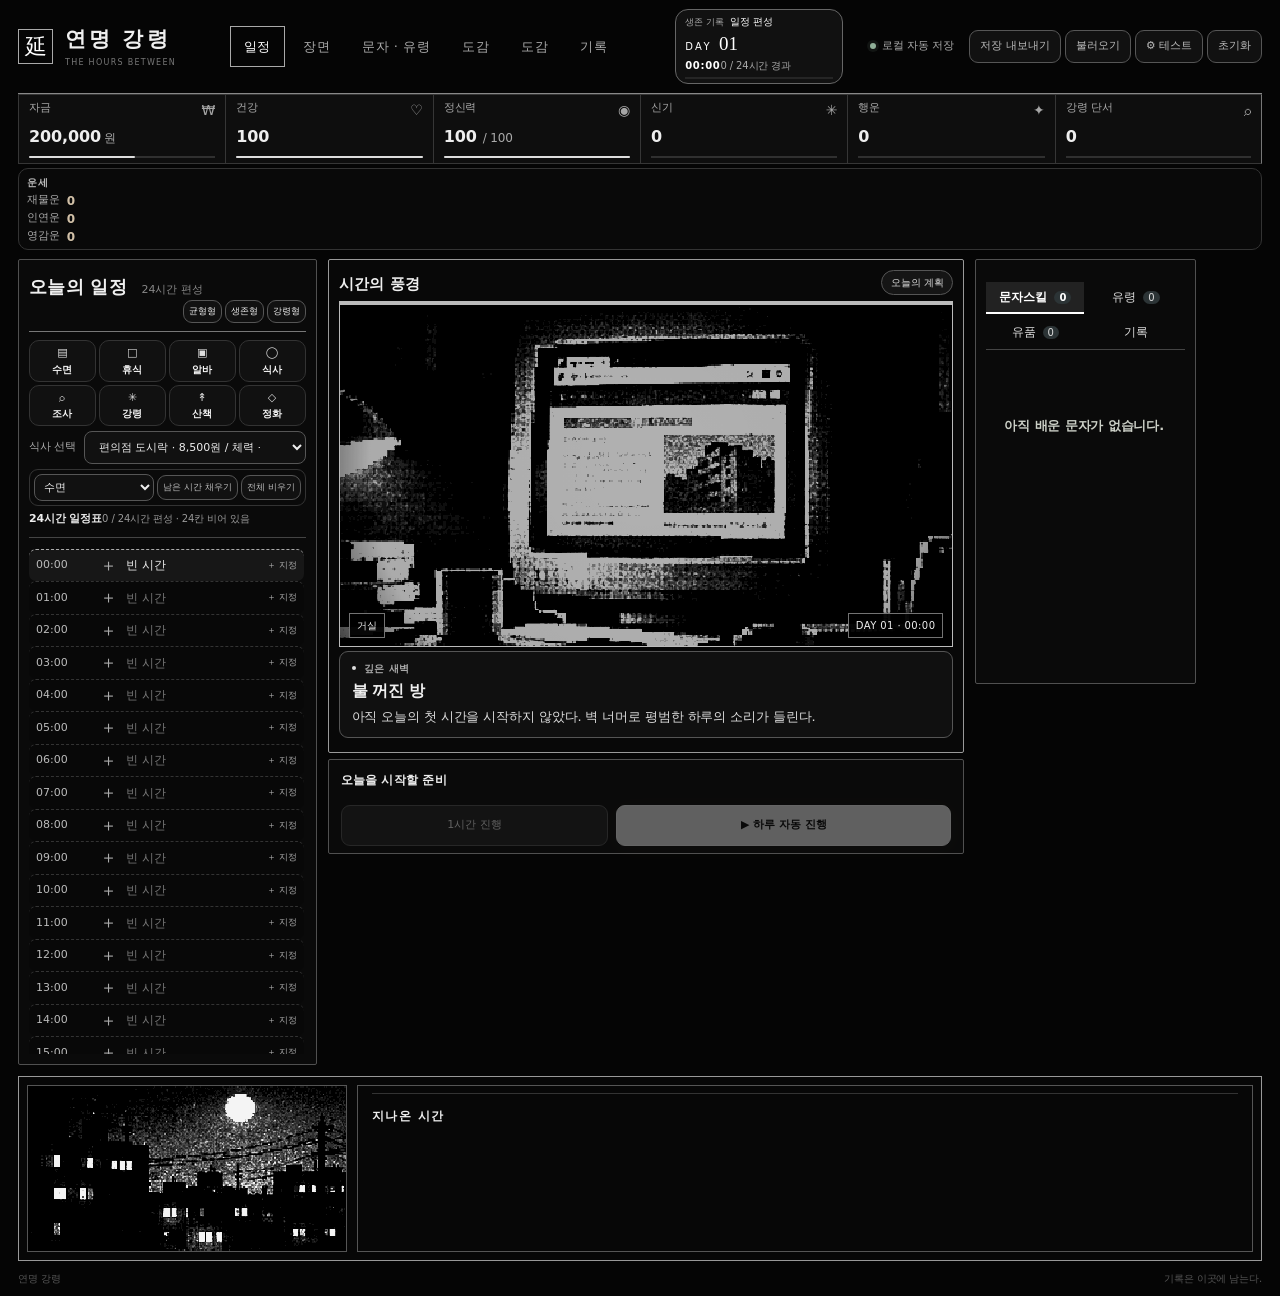
==== commit 9317d850: "feat: v0.5.5 — hidden fate, 77 revised words, unique spirit effects and 19 more events" ====
--- a/index.html
+++ b/index.html
@@ -5,324 +5,17 @@
   <meta name="viewport" content="width=device-width, initial-scale=1">
   <meta name="theme-color" content="#050505">
   <meta name="description" content="연명 강령 — 24시간을 나누어 살아남는 강령 생존 시뮬레이터. 웹 테스트 버전.">
-  <title>연명 강령 | Life with Taboo v0.5.4</title>
-  <style>
-:root{color-scheme:dark;--bg:#101417;--panel:#171d20;--panel2:#1d2428;--panel3:#232d30;--border:#344043;--text:#ece6d8;--muted:#9ca8a5;--faint:#6c7776;--gold:#d5ae75;--gold2:#9d7b51;--red:#d98581;--mint:#92bea7;--aqua:#8cbdc3;--purple:#bb9bc6;--rad:15px}
-*{box-sizing:border-box}html{scroll-behavior:smooth}body{margin:0;min-width:320px;background:var(--bg);color:var(--text);font-family:system-ui,-apple-system,"Malgun Gothic","Apple SD Gothic Neo",sans-serif;font-size:14px;line-height:1.5}button,select,input{font:inherit}button{cursor:pointer}button:disabled{opacity:.38;cursor:not-allowed;filter:grayscale(.35)}[hidden]{display:none!important}button:focus-visible,select:focus-visible,.hour-slot:focus-visible{outline:2px solid var(--gold);outline-offset:3px}
-.background-engraving{pointer-events:none;position:fixed;inset:0;z-index:-1;background:radial-gradient(ellipse 900px 500px at 67% -8%,#57452b23,transparent 72%),radial-gradient(ellipse 700px 650px at 3% 65%,#24534d19,transparent 72%),repeating-linear-gradient(135deg,transparent 0,transparent 24px,#ffffff02 25px,#ffffff02 26px)}
-.shell{width:min(1520px,calc(100% - 58px));margin:0 auto}.topbar{min-height:76px;display:flex;align-items:center;justify-content:space-between;gap:15px;border-bottom:1px solid #344043aa}.brand{display:flex;align-items:center;gap:12px;min-width:0}.brand-mark{width:39px;height:39px;border-radius:50%;display:grid;place-items:center;color:var(--gold);border:1px solid #9d7b51;background:#9d7b5112;font-size:26px;box-shadow:0 0 0 4px #101417,0 0 0 5px #483e32}.brand-text{display:flex;flex-direction:column;gap:1px}.brand-text strong{font-family:Georgia,"Noto Serif KR",serif;font-size:19px;letter-spacing:.1em;font-weight:600}.brand-text small{color:var(--faint);font-size:9px;letter-spacing:.16em;white-space:nowrap}.topbar-actions{display:flex;align-items:center;justify-content:flex-end;flex-wrap:wrap;gap:5px}.autosave-tag{display:inline-flex;gap:6px;align-items:center;padding:0 11px;color:var(--muted);font-size:11px;white-space:nowrap}.led{height:6px;width:6px;background:#8faf98;border-radius:50%;box-shadow:0 0 0 3px #8faf9817}.led.error{background:var(--red)}
-.button,.chip{border:1px solid var(--border);border-radius:9px;background:#242d2d;color:var(--text);padding:10px 14px;transition:background .15s,border-color .15s,transform .15s;white-space:nowrap}.button:hover:not(:disabled),.chip:hover:not(:disabled){background:#303b3a;border-color:#68736d}.button:active:not(:disabled),.chip:active:not(:disabled){transform:translateY(1px)}.button.ghost{background:transparent;color:#b6c1bb}.button.ghost:hover:not(:disabled){background:#ffffff0a;color:#fff}.button.tiny{padding:7px 10px;font-size:11px}.button.primary{border-color:#d5ae75;background:linear-gradient(110deg,#c59b62,#e5c28b);color:#1a1b17;font-weight:750;box-shadow:0 3px 21px #c59b6215}.button.primary:hover:not(:disabled){background:linear-gradient(110deg,#d9ad71,#f1cb94)}.button.secondary{background:#293638;border-color:#536a69;color:#e7ece4}.button.danger{color:#fff;background:#8f4f50;border-color:#b16b6b}.danger-text{color:#cf8d87!important}.chip{padding:7px 10px;font-size:11px;background:#ffffff04;color:#b6bfba}
-.hero{display:flex;gap:35px;justify-content:space-between;align-items:stretch;padding:27px 0 25px}.eyebrow,.section-kicker{font-size:10px;font-weight:800;letter-spacing:.2em;color:var(--gold2)}.eyebrow{display:flex;align-items:center;gap:9px}.line-dot{width:6px;height:6px;background:var(--gold);border-radius:50%}.hero h1{font-family:Georgia,"Noto Serif KR","Malgun Gothic",serif;font-size:clamp(25px,3vw,40px);line-height:1.35;letter-spacing:-.045em;font-weight:500;margin:11px 0 10px}.hero h1 em{font-style:normal;color:var(--gold)}.hero p{margin:0;color:var(--muted);font-size:12px}.day-indicator{flex:0 0 220px;min-height:172px;border:1px solid #594b38;border-radius:13px;background:linear-gradient(155deg,#2f2922,#1d2425 75%);padding:17px 18px;display:flex;flex-direction:column;justify-content:space-between}.day-top,.day-bottom,.risk-label,.section-title-row,.schedule-header{display:flex;justify-content:space-between;align-items:center;gap:8px}.day-top{font-size:11px;color:#c0b29f}.day-top span:last-child{color:#e2b878;border-radius:12px;border:1px solid #a17a434a;padding:2px 7px;font-size:10px;white-space:nowrap}.day-number{display:flex;align-items:baseline;gap:10px;color:var(--gold)}.day-number small{font-size:13px;letter-spacing:.24em}.day-number span{font-family:Georgia,serif;font-size:54px;line-height:1}.day-bottom strong{font-size:16px;letter-spacing:.07em}.day-bottom span{font-size:10px;color:#b8aa94}.day-track,.risk-track,.stat-track{height:5px;background:#0e1315;border-radius:10px;overflow:hidden}.day-track>div{height:100%;background:var(--gold);border-radius:10px;transition:width .25s}
-.stats{display:grid;grid-template-columns:repeat(6,minmax(0,1fr));gap:9px}.stat-card{min-width:0;position:relative;padding:14px 14px 12px;background:#1b2225;border:1px solid #354143;border-radius:12px;overflow:hidden}.stat-head{display:flex;justify-content:space-between;gap:8px;color:#aab4ad;font-size:11px}.stat-head .stat-icon{font-size:14px;opacity:.8}.stat-value{font-family:Georgia,"Malgun Gothic",serif;font-weight:650;font-size:clamp(18px,1.6vw,25px);font-variant-numeric:tabular-nums;line-height:1.6;white-space:nowrap}.stat-suffix{font-family:system-ui;font-size:12px;color:#adb6ac;margin-left:3px;font-weight:400}.stat-foot{font-size:10px;color:var(--faint);min-height:16px;white-space:nowrap;overflow:hidden;text-overflow:ellipsis}.stat-track{height:3px;margin-top:8px}.stat-track>div{height:100%;border-radius:10px}.stat-card.critical{border-color:#a55e56;background:#342325}.stat-card.critical .stat-value{color:#e6a59b}.fortune-strip{margin:10px 0 21px;display:flex;justify-content:space-between;gap:10px;align-items:center;padding:10px 14px;border:1px solid #2f3b3c;border-radius:10px;background:#141b1e;color:var(--muted)}.fortune-left,.fortune-right{display:flex;align-items:center;gap:18px;flex-wrap:wrap}.fortune-title{font-size:10px;color:var(--gold2);letter-spacing:.14em;font-weight:800}.fortune-stat{display:flex;gap:7px;font-size:11px;align-items:center}.fortune-stat strong{font-size:12px;color:#d2c1a8}.fortune-stat strong.minus{color:var(--red)}.fortune-right{font-size:10px;color:#87938e}.fortune-right span{color:var(--gold)}
-.main-grid{display:grid;grid-template-columns:minmax(0,1.7fr) minmax(350px,1fr);gap:16px;align-items:start}.left-stack,.right-stack{display:flex;flex-direction:column;gap:16px;min-width:0}.panel{border:1px solid #354143;background:linear-gradient(140deg,#1a2225,#171c1f);border-radius:var(--rad);padding:20px}.panel h2{font-size:18px;font-weight:700;margin:3px 0 0;letter-spacing:-.04em}.heading-sub{font-size:11px;color:var(--faint);font-weight:400;letter-spacing:0;margin-left:8px}.preset-set{display:flex;gap:5px;flex-wrap:wrap;justify-content:flex-end}.instruction{color:#a9b3aa;font-size:11px;padding:12px 13px;background:#29312c67;border-left:2px solid #92754a;margin:16px 0 15px;display:flex;gap:7px;align-items:center;flex-wrap:wrap}.instruction>span:first-child{color:var(--gold);font-size:15px}.instruction>span:last-child{color:var(--gold)}.brush-grid{display:grid;grid-template-columns:repeat(4,minmax(0,1fr));gap:8px}.brush{position:relative;border:1px solid #3a4748;background:#222b2d;min-width:0;padding:11px 11px 10px;border-radius:10px;color:var(--text);display:flex;align-items:center;gap:10px;text-align:left}.brush:after{content:'';display:block;position:absolute;left:0;right:0;bottom:0;height:2px;background:var(--action-color);border-radius:0 0 10px 10px;opacity:.8}.brush:hover:not(:disabled){border-color:#8a947e;background:#303a38}.brush.selected{border-color:var(--gold);background:#3b362b;box-shadow:inset 0 0 0 1px #d5ae7547}.brush.selected:after{height:3px;background:var(--gold)}.brush-emoji{font-size:20px;flex-shrink:0}.brush-info{min-width:0;display:flex;flex-direction:column}.brush-info strong{font-weight:700;font-size:12px;white-space:nowrap}.brush-info small{font-size:9px;color:var(--muted);white-space:nowrap;overflow:hidden;text-overflow:ellipsis}.plan-settings{display:flex;align-items:center;gap:10px;margin:17px 0 16px;flex-wrap:wrap}.plan-settings label{font-size:11px;color:var(--muted)}select{background:#273136;color:#e7e8de;border:1px solid #4b5858;border-radius:8px;padding:8px 29px 8px 10px;min-width:0;outline:none}select option{background:#1f292c}.plan-settings select{width:min(300px,60%);font-size:11px}.plan-setting-spacer{flex:1}.schedule-header{border-bottom:1px solid #374244;padding-bottom:9px;margin-bottom:11px;color:#c7d1c9;font-size:12px;font-weight:700}.schedule-header span:last-child{font-size:10px;color:#94ad9b;font-weight:400}.hour-grid{display:grid;grid-template-columns:repeat(6,minmax(0,1fr));gap:7px;user-select:none}.hour-slot{position:relative;min-height:73px;min-width:0;padding:9px 10px 8px;border:1px solid #364344;border-radius:9px;background:#242c2f;text-align:left;color:#e1e2d9;display:flex;flex-direction:column;justify-content:space-between;overflow:hidden}.hour-slot:before{content:'';position:absolute;top:0;left:0;right:0;height:2px;background:var(--action-color)}.hour-slot:hover:not(:disabled){background:#313d3e;border-color:#858f83}.hour-slot .hour-number{font-size:10px;color:#99a69f;font-variant-numeric:tabular-nums}.hour-slot .hour-body{display:flex;align-items:center;gap:5px;font-size:12px;font-weight:650;white-space:nowrap}.hour-slot .hour-body span{font-size:15px}.hour-slot.done{opacity:.48;background:#181e20}.hour-slot.now{border-color:var(--gold);box-shadow:inset 0 0 0 1px #d5ae7550}.hour-slot.now:after{content:'▶';position:absolute;right:7px;top:6px;font-size:9px;color:var(--gold)}.hour-slot:disabled{cursor:default}.hour-slot.done:hover{background:#181e20}.schedule-footer{display:flex;gap:8px;flex-wrap:wrap;padding-top:13px;font-size:10px;color:#b6c0ba}.schedule-summary{background:#25302f;border:1px solid #394745;border-radius:7px;padding:5px 8px}.schedule-summary strong{color:#e6e4d7;margin-left:4px}.schedule-summary.warn{color:#eeb0a2;border-color:#78554a}.execution-panel{display:flex;align-items:center;justify-content:space-between;gap:20px;border-color:#735a3c;background:linear-gradient(110deg,#252720,#1b2426 65%)}.execution-text{min-width:0}.execution-text h2{margin:4px 0 5px}.execution-text p{margin:0;font-size:11px;color:#a4aea7;max-width:450px}.execution-buttons{display:flex;gap:9px;flex-shrink:0}.execution-buttons .button{padding:13px 16px;font-size:12px}
-.omen-panel h2{margin:2px 0 19px}.risk-item{margin-bottom:19px}.risk-label{font-size:12px;color:#c9d0c7;margin-bottom:8px}.risk-label strong{font-family:Georgia,serif;font-size:22px;color:#d8c4a0;font-variant-numeric:tabular-nums}.risk-track{height:7px;background:#0b1315}.fill{height:100%;width:0;transition:width .3s;border-radius:8px}.ritual-fill{background:linear-gradient(90deg,#8b7973,#c7a884)}.release-fill{background:linear-gradient(90deg,#a46e71,#df8d86)}.risk-item small{display:block;color:#84948e;font-size:10px;margin-top:7px}.risk-footer{display:flex;gap:8px;margin-top:3px}.risk-footer span{padding:8px 10px;background:#242e31;border:1px solid #37464a;border-radius:8px;flex:1;font-size:11px;text-align:center;color:#c8d5ca}.collection-panel{min-height:425px}.tabs{display:flex;gap:3px;margin:12px 0 16px;border-bottom:1px solid #374345;overflow-x:auto}.tab{border:0;border-bottom:2px solid transparent;background:transparent;color:#9fa9a4;padding:9px 12px;font-size:11px;white-space:nowrap}.tab span{background:#2c3436;border-radius:7px;padding:1px 5px;margin-left:3px;font-size:10px}.tab.active{color:var(--gold);border-color:var(--gold);font-weight:700}.collection-content{min-height:278px;max-height:580px;overflow-y:auto;padding-right:3px;scrollbar-color:#52615e transparent;scrollbar-width:thin}.empty-state{padding:50px 18px;text-align:center;color:#8a9b94}.empty-state .empty-symbol{font-size:37px;color:#8f7960;display:block;margin-bottom:9px}.empty-state strong{display:block;color:#cbcfc6;margin-bottom:5px;font-size:13px}.empty-state p{margin:0;font-size:11px;line-height:1.9}.archive-item{border:1px solid #384645;background:#222b2e;border-radius:10px;padding:12px;margin:0 0 8px}.archive-top{display:flex;align-items:flex-start;justify-content:space-between;gap:8px}.archive-top strong{font-size:13px}.grade-badge,.ghost-state{font-size:10px;color:#c9bd9f;border:1px solid #625844;background:#39352e;padding:2px 7px;border-radius:20px;white-space:nowrap}.grade-badge.grade-2{color:#b6c7e4;border-color:#63748b;background:#333a49}.grade-badge.grade-3{color:#e6a4ab;border-color:#93616e;background:#48323c}.archive-item p{font-size:11px;color:#a9b9b2;line-height:1.75;margin:8px 0 0}.archive-item .archive-story{color:#dbba97;font-style:italic;font-size:11px}.archive-bottom{display:flex;justify-content:space-between;align-items:center;gap:10px;margin-top:10px}.archive-bottom small{font-size:10px;color:#83968c}.archive-bottom .button{padding:6px 10px}.ghost-state.locked{color:#efae9d;border-color:#855752;background:#492a2e}.log-item{font-size:11px;line-height:1.7;padding:11px 5px;border-bottom:1px solid #344041;color:#acbdb5}.log-item:first-child{color:#dfd0af}.guide{font-size:11px;color:#adbbb4;line-height:1.85}.guide h3{color:#dec49c;font-size:12px;margin:16px 0 4px}.guide p{margin:0 0 7px}.guide code{color:#d0ba9a;background:#293332;padding:2px 4px;border-radius:4px}.footer{display:flex;align-items:center;justify-content:space-between;gap:10px;flex-wrap:wrap;color:#667571;font-size:10px;padding:22px 0 28px}
-.modal-overlay{position:fixed;z-index:10;inset:0;background:#050a0bdc;display:flex;align-items:center;justify-content:center;padding:16px;backdrop-filter:blur(7px)}.modal-card{width:min(780px,100%);max-height:min(90vh,950px);overflow-y:auto;border:1px solid #8a6d47;background:linear-gradient(135deg,#26302e,#1b2327 65%);border-radius:18px;box-shadow:0 35px 120px #000a,0 0 0 6px #e6bc6920;padding:28px}.modal-kicker{font-size:10px;letter-spacing:.2em;color:var(--gold);font-weight:800;text-transform:uppercase}.modal-card h2{font-family:Georgia,"Malgun Gothic",serif;font-size:26px;font-weight:600;letter-spacing:-.05em;margin:7px 0 13px}.modal-intro{white-space:pre-line;font-size:13px;line-height:1.85;color:#b9c7bd;margin:0 0 20px}.modal-choices{display:grid;grid-template-columns:repeat(2,minmax(0,1fr));gap:10px;margin:17px 0}.choice-card{background:#252f30;border:1px solid #4c5955;border-radius:10px;padding:15px;text-align:left;color:#e7e4dc;min-width:0;display:flex;flex-direction:column;gap:10px;min-height:120px}.choice-card:hover:not(:disabled){background:#343b36;border-color:var(--gold)}.choice-head{display:flex;align-items:center;justify-content:space-between;gap:8px}.choice-head strong{font-size:14px;overflow-wrap:anywhere}.choice-description{color:#b4c0b9;font-size:11px;line-height:1.75;flex:1}.choice-cost{color:#d8b282;font-size:11px;font-weight:750}.choice-card:disabled{opacity:.42}.modal-bottom{display:flex;align-items:center;justify-content:space-between;gap:12px;flex-wrap:wrap;margin-top:20px}.modal-hint{color:#8fa49b;font-size:11px}.modal-bottom .button{padding:12px 20px}.choice-title{color:#dfbea3;font-size:12px}.choice-card .choice-risk{font-size:10px;color:#caa398}.modal-end{background:#39262a;border:1px solid #bd7477;border-radius:9px;padding:15px;color:#f2c5c2;line-height:1.8;margin:14px 0}.report-note{border-left:2px solid var(--gold);background:#d5ae7514;padding:11px 14px;color:#d9c39f;font-size:12px;margin-bottom:15px}
-.debug-drawer{position:fixed;z-index:12;top:0;right:0;bottom:0;width:min(440px,100vw);padding:24px;overflow-y:auto;border-left:1px solid #806a49;background:#1f2829;box-shadow:-10px 0 70px #000a}.debug-head{display:flex;align-items:start;justify-content:space-between;gap:10px}.debug-head h2{margin:4px 0;font-size:20px}.icon-button{border:1px solid #546262;background:transparent;color:white;border-radius:9px;padding:7px 10px}.debug-drawer>p,.debug-note{font-size:12px;color:#a6b8af;line-height:1.7}.debug-row{display:flex;gap:7px;margin:16px 0}.debug-row select{flex:1;min-width:0}.debug-row .button{font-size:11px;padding:8px 9px}.debug-quick{display:grid;grid-template-columns:1fr 1fr;gap:7px;margin-top:24px}.debug-quick .button{font-size:11px}.debug-note{border:1px solid #4b5853;background:#1b2324;border-radius:9px;padding:12px;margin-top:20px;white-space:pre-line}.toast{position:fixed;z-index:21;bottom:20px;left:50%;transform:translateX(-50%);background:#344440;border:1px solid #9cb2a3;padding:10px 16px;border-radius:10px;font-size:12px;color:#f3f2ea;box-shadow:0 10px 30px #0008;max-width:min(580px,90vw);text-align:center}
-@media(max-width:1200px){.shell{width:calc(100% - 40px)}.main-grid{grid-template-columns:minmax(0,1.3fr) minmax(315px,1fr)}.brush-grid{grid-template-columns:repeat(4,minmax(0,1fr))}.brush{gap:6px;padding:10px 7px}.brush-emoji{font-size:18px}.hour-grid{grid-template-columns:repeat(6,minmax(0,1fr));gap:5px}.hour-slot{padding:8px 6px;min-height:66px}.execution-panel{flex-direction:column;align-items:stretch}.execution-buttons .button{flex:1}}
-@media(max-width:940px){.main-grid{grid-template-columns:minmax(0,1fr)}.right-stack{display:grid;grid-template-columns:minmax(0,1fr) minmax(0,1.2fr);align-items:start}.stats{grid-template-columns:repeat(3,minmax(0,1fr))}.hero{gap:20px}.panel{padding:17px}.collection-content{max-height:620px}}
-@media(max-width:640px){.shell{width:calc(100% - 24px)}.topbar{padding:13px 0;flex-direction:column;align-items:stretch}.topbar-actions{justify-content:flex-start}.hero{flex-direction:column;padding:21px 0 17px}.hero h1{font-size:28px}.day-indicator{flex-basis:auto;min-height:130px;padding:13px}.day-number span{font-size:39px}.stats{gap:6px}.stat-card{padding:10px 9px}.stat-value{font-size:20px}.stat-head{font-size:10px}.fortune-strip{flex-direction:column;align-items:flex-start}.right-stack{display:flex;align-items:stretch}.section-title-row{align-items:start;flex-direction:column}.preset-set{justify-content:flex-start}.brush-grid{grid-template-columns:repeat(2,minmax(0,1fr))}.hour-grid{grid-template-columns:repeat(4,minmax(0,1fr))}.hour-slot{min-height:62px}.modal-card{padding:19px 16px;max-height:92vh}.modal-choices{grid-template-columns:1fr}.modal-card h2{font-size:22px}.choice-card{min-height:95px}.execution-buttons{flex-direction:column}.plan-settings{gap:8px}.plan-settings select{width:60%}.footer{flex-direction:column;align-items:flex-start}}
-@media(prefers-reduced-motion:reduce){*,*:before,*:after{transition:none!important;animation:none!important;scroll-behavior:auto!important}}
-
-/* v0.3 click-to-queue schedule editor */
-.brush{transition:background .12s,border-color .12s;cursor:pointer}
-.brush-add{margin-left:auto;font-size:16px;line-height:1;color:#d4b47f;border:1px solid #6b644f;border-radius:5px;padding:1px 5px;flex-shrink:0}
-.brush:disabled .brush-add{opacity:.4}
-.queue-toolbar{display:flex;align-items:center;gap:9px;flex-wrap:wrap;margin:0 0 16px;padding:11px 12px;border:1px solid #354344;border-radius:9px;background:#202a2b}
-.queue-toolbar label{font-size:11px;color:#9eb5a9;white-space:nowrap}
-.queue-toolbar select{font-size:11px;padding:7px 26px 7px 10px;min-width:96px;flex:1}
-.queue-toolbar .button{white-space:nowrap}
-.queue-toolbar .queue-clear{color:#d7aaa3}
-.schedule-header small{font-size:10px;color:#728a80;font-weight:400;margin-left:6px}
-.hour-grid{display:flex;flex-direction:column;gap:5px;max-height:450px;overflow-y:auto;scrollbar-width:thin;scrollbar-color:#596e63 #151b1c;user-select:auto;padding-right:5px;scroll-behavior:auto}
-.queue-slot{position:relative;display:grid;grid-template-columns:minmax(116px,.85fr) minmax(115px,1fr) auto;align-items:center;gap:10px;flex-shrink:0;min-height:44px;width:100%;padding:9px 12px;border:1px solid #364344;border-radius:7px;background:#242c2f;color:#e1e2d9;text-align:left}
-.queue-slot.filled:before{content:'';position:absolute;top:7px;bottom:7px;left:0;width:3px;border-radius:0 3px 3px 0;background:var(--action-color)}
-.queue-slot.filled:hover:not(:disabled){background:#34403f;border-color:#c09e6c}
-.queue-slot.empty{background:#1b2425;border-color:#303b3c;color:#687d74;border-style:dashed}
-.queue-slot.queue-next{border-color:#86734e;background:#292c27;color:#c9b389}
-.queue-time{font-size:11px;color:#99a69f;font-variant-numeric:tabular-nums;white-space:nowrap}
-.queue-content{display:flex;align-items:center;gap:9px;min-width:0;font-size:12px}
-.queue-content strong{font-weight:650;white-space:nowrap;overflow:hidden;text-overflow:ellipsis}
-.queue-action-icon{font-size:18px;width:20px;flex-shrink:0;text-align:center;color:var(--action-color)}
-.queue-empty-symbol{font-size:17px;width:20px;text-align:center;color:#a68c60}
-.queue-trailing{font-size:10px;color:#90a99b;white-space:nowrap}
-.queue-slot.filled .queue-trailing{color:#d2b592}
-.queue-slot.done{opacity:.45}
-.queue-slot.now{border-color:var(--gold)}
-.queue-slot:disabled{cursor:default}
-.queue-slot:disabled .queue-trailing{color:#819188}
-@media(max-width:640px){.queue-slot{grid-template-columns:95px minmax(0,1fr) auto;gap:7px;padding:9px 8px}.queue-time{font-size:10px}.queue-content{font-size:11px;gap:5px}.queue-action-icon{width:17px;font-size:15px}.queue-trailing{font-size:9px}.queue-toolbar{gap:7px}.schedule-header small{display:none}}
-@media(max-width:380px){.queue-toolbar select{flex-basis:100%}}
-
-/* v0.4: fixed-slot planner + center story stage */
-.hero{padding:14px 0 13px;align-items:center}
-.hero h1{font-size:clamp(22px,2.1vw,30px);margin:6px 0;line-height:1.25}
-.hero h1 br{display:none}
-.day-indicator{min-height:103px;padding:10px 14px;flex-basis:224px}
-.day-number span{font-size:35px}
-.fortune-strip{margin:9px 0 13px;padding:7px 12px}
-.stat-card{padding:10px 11px 11px}.stat-value{font-size:20px}
-.main-grid{grid-template-columns:minmax(295px,.98fr) minmax(420px,1.35fr) minmax(255px,.86fr);gap:12px;align-items:start}
-.left-stack,.right-stack,.center-stack{display:flex;flex-direction:column;gap:12px;min-width:0}
-.main-grid .panel{padding:15px}
-.panel h2{font-size:16px}
-.planner-panel .instruction{font-size:10px;margin:10px 0;line-height:1.45;padding:8px 10px}
-.brush-grid{grid-template-columns:repeat(2,minmax(0,1fr));gap:6px}
-.brush{padding:7px 9px;min-height:42px}.brush-emoji{font-size:16px}.brush-info strong{font-size:11px}
-.plan-settings{margin:11px 0}.queue-toolbar{margin-bottom:10px}
-.hour-grid{max-height:425px;gap:4px}.queue-slot{min-height:35px;grid-template-columns:95px minmax(0,1fr) auto;padding:6px 9px}
-.queue-content{font-size:11px}.queue-action-icon{font-size:14px;width:16px}
-.queue-slot.empty:hover:not(:disabled){background:#28332e;border-color:#ae9873;color:#ddccb1}
-.queue-slot.targeted{background:#473b29!important;border:1px solid #e4b571!important;color:#f4dfad!important}
-.queue-slot.targeted .queue-trailing{color:#e8c891}
-.queue-slot.now{box-shadow:inset 0 0 0 1px #d5ae7550}
-.stage-panel{border-color:#6e6651;background:linear-gradient(135deg,#22292b,#171c20 85%)}
-.stage-header{display:flex;align-items:center;justify-content:space-between;gap:12px;margin-bottom:12px}
-.stage-pill{border:1px solid #4b635f;background:#263a37;padding:4px 9px;color:#b3d5c3;border-radius:20px;font-size:10px;white-space:nowrap}
-.stage-pill.urgent{color:#f3cc9a;background:#4b3526;border-color:#a77c49}
-.pixel-frame{position:relative;overflow:hidden;background:#111a26;border:5px solid #343b42;box-shadow:inset 0 0 0 1px #d8c7a1,0 8px 25px #0007;aspect-ratio:16/9}
-.pixel-frame canvas{display:block;width:100%;height:100%;object-fit:fill;image-rendering:pixelated;image-rendering:crisp-edges}
-.pixel-caption,.pixel-clock{position:absolute;bottom:8px;padding:4px 7px;background:#151d26d9;border:1px solid #63707077;font-size:10px;letter-spacing:.04em;color:#f2dfbd}
-.pixel-caption{left:9px}.pixel-clock{right:9px;font-variant-numeric:tabular-nums}
-.stage-narration{margin:12px 0 9px;min-height:112px;padding:14px 14px 12px;border:1px solid #3c4845;background:#242c2c;border-radius:9px}
-.stage-time{display:flex;align-items:center;gap:8px;color:#c8b38b;font-size:10px;font-weight:700;letter-spacing:.05em}
-.lamp-dot{width:6px;height:6px;background:#e9c08c;box-shadow:0 0 9px #e9c08c;border-radius:50%}
-.stage-narration h2{margin:7px 0 5px;font-size:18px;font-family:Georgia,"Malgun Gothic",serif}
-.stage-narration p{font-size:12px;line-height:1.8;color:#bdc9bf;margin:0;white-space:pre-line;overflow-wrap:anywhere}
-.stage-interaction:not(:empty){min-height:20px}
-.stage-idle{padding:15px;border:1px dashed #46514e;border-radius:8px;color:#96a39c;font-size:11px;text-align:center;background:#1c2426}
-.stage-interaction .modal-kicker{font-size:10px}
-.stage-interaction h2{font-size:19px;margin:5px 0 9px}
-.stage-interaction .modal-intro{margin-bottom:10px;font-size:12px;line-height:1.7}
-.stage-interaction .modal-choices{display:grid;grid-template-columns:1fr;gap:7px;margin:11px 0}
-.stage-interaction .choice-card{min-height:0;padding:11px 12px;gap:3px;transition:border-color .15s,background .15s}
-.stage-interaction .choice-head strong{font-size:12px}
-.stage-interaction .choice-description{font-size:10px;line-height:1.65}
-.stage-interaction .modal-bottom{margin-top:10px;gap:10px}
-.stage-interaction .modal-bottom .button{padding:9px 12px}
-.stage-interaction .modal-hint{font-size:10px}
-.stage-interaction .modal-end{padding:9px;font-size:12px}
-.stage-interaction .report-note{margin-bottom:11px}
-.recap-label{color:#997d59;letter-spacing:.18em;font-size:9px;font-weight:800;margin-top:15px;padding-top:13px;border-top:1px solid #334044}
-.scene-recap{display:flex;flex-direction:column;gap:6px;margin-top:7px}
-.scene-recap>div{display:flex;align-items:baseline;gap:8px;font-size:10px;color:#9daaa4;min-width:0}
-.scene-recap span{color:#d4b682;font-family:monospace}
-.scene-recap strong{color:#c6d4c7;white-space:nowrap}
-.scene-recap small{font-size:10px;overflow:hidden;text-overflow:ellipsis;white-space:nowrap;min-width:0}
-.center-stack .execution-panel{display:flex;flex-direction:column;align-items:stretch;gap:11px}
-.center-stack .execution-buttons{width:100%;display:grid;grid-template-columns:1fr 1.25fr;gap:8px}
-.center-stack .execution-buttons .button{padding:11px 8px;min-width:0;font-size:11px}
-.right-stack .risk-footer{gap:6px}.right-stack .panel h2{font-size:15px}
-@media (max-width:1280px){
- .main-grid{grid-template-columns:minmax(280px,.85fr) minmax(390px,1.25fr)}
- .right-stack{grid-column:1/-1;display:grid;grid-template-columns:minmax(270px,.7fr) minmax(0,1.3fr);align-items:start}
-}
-@media (max-width:830px){
- .main-grid{grid-template-columns:minmax(0,1fr)}
- .center-stack{order:0}.left-stack{order:1}.right-stack{order:2;grid-column:auto}
- .stage-panel{max-width:800px;width:100%;margin:auto}
- .day-indicator{flex-basis:220px}
- .brush-grid{grid-template-columns:repeat(4,minmax(0,1fr))}
-}
-@media (max-width:640px){
- .shell{width:calc(100% - 18px)}
- .hero{padding:11px 0;gap:9px}
- .hero h1{font-size:24px}
- .day-indicator{min-height:100px;flex-basis:auto}
- .right-stack{display:flex}
- .main-grid .panel{padding:12px}
- .stage-narration{margin:9px 0;min-height:95px;padding:10px}
- .stage-interaction .modal-choices{grid-template-columns:1fr}
- .queue-slot{grid-template-columns:87px minmax(0,1fr) auto}
- .brush-grid{grid-template-columns:repeat(2,minmax(0,1fr))}
- .stats{grid-template-columns:repeat(3,minmax(0,1fr))}
- .stat-value{font-size:16px}
-}
-@media(max-width:360px){.queue-slot{grid-template-columns:76px minmax(0,1fr) auto;padding:6px 5px}.queue-time{font-size:9px}.queue-trailing{font-size:9px}.pixel-clock{font-size:8px}}
-
-/* v0.4.1: unobtrusive status; story-first presentation */
-.stat-card{display:flex;flex-direction:column;justify-content:space-between;gap:3px}
-.stat-track{margin-top:6px}
-.fortune-strip{margin-bottom:13px}
-.empty-state p:empty{display:none}
-.stage-interaction:empty{display:none}
-.stage-interaction .choice-card{min-height:42px}
-.brush-info{justify-content:center}
-
-</style>
-  <style>
-/* Version 0.5 - restrained monochrome documentary / high-contrast pixel noir. */
-:root{--bg:#050505;--panel:#0c0c0c;--panel2:#121212;--panel3:#1b1b1b;--border:#555;--text:#f4f4f4;--muted:#aaa;--faint:#888;--gold:#f2f2f2;--gold2:#bbb;--red:#fff;--mint:#eee;--aqua:#ddd;--purple:#bbb;--rad:2px}
-body{background:#050505;color:#efefef;font-family:"Malgun Gothic","Apple SD Gothic Neo",system-ui,sans-serif;font-size:13px;letter-spacing:-.01em}
-.background-engraving{display:none!important}
-.shell{width:min(1640px,calc(100% - 36px))}
-.topbar{min-height:62px;border-bottom:1px solid #888}
-.brand-mark{width:35px;height:35px;border-radius:0;border:1px solid #aaa;background:#050505;color:#fff;box-shadow:none;font-size:22px;font-family:serif}
-.brand-text strong{font-size:21px;letter-spacing:.16em}.brand-text small{color:#777;font-size:8px}
-.button,.chip,.panel,.stat-card,.day-indicator,.hour-slot,.queue-slot,.brush,.stage-narration,.queue-toolbar,.instruction,select,.archive-item,.choice-card,.stage-pill,.fortune-strip{border-radius:2px!important;box-shadow:none!important;filter:none!important}
-.button,.chip,select{background:#111!important;border:1px solid #565656!important;color:#eee!important}
-.button.primary{background:#ededed!important;color:#080808!important;border-color:#f9f9f9!important;font-weight:800}
-.button.primary:hover:not(:disabled){background:#fff!important}
-.button.secondary{background:#222!important}.button:hover:not(:disabled),.chip:hover:not(:disabled){background:#333!important;color:#fff!important;border-color:#ddd!important}
-.button.ghost{color:#bbb!important}.button.danger{background:#eee!important;color:#101010!important}
-.danger-text{color:#ddd!important}.button:focus-visible,.chip:focus-visible,.choice-card:focus-visible{outline-color:white}
-.hero{padding:9px 0 10px;gap:12px}.hero-copy{flex:1;min-width:0}.hero .eyebrow{font-size:9px;color:#888;letter-spacing:.16em}
-.hero h1{font-size:clamp(16px,2vw,21px);line-height:1.2;font-weight:400;letter-spacing:.035em;margin:4px 0;color:#ddd}
-.line-dot{background:#fff}.day-indicator{border:1px solid #666;background:#111;min-height:64px;flex-basis:270px;padding:7px 13px;gap:4px}
-.day-number{color:#fff;gap:7px}.day-number span{font-size:25px}.day-number small{font-size:10px}.day-top,.day-bottom{font-size:10px;color:#aaa}
-.day-top span:last-child{border:0;color:#fff}.day-bottom strong{font-size:12px;color:#fff}.day-bottom span{color:#aaa;font-size:10px}
-.day-track{height:2px;background:#252525}.day-track>div{background:#fff}.stats{gap:5px}.stat-card{background:#0e0e0e;border:1px solid #363636;padding:9px 12px;min-height:69px}
-.stat-head{font-size:10px;color:#aaa}.stat-head .stat-icon{color:#ccc}.stat-value{font-family:inherit;font-size:18px;color:#eee}.stat-suffix{color:#aaa}.stat-track{height:2px;background:#303030;margin-top:5px}.stat-track>div{background:#ddd!important}.stat-card.critical{background:#202020;border-color:#eee}.stat-card.critical .stat-value{color:#fff}
-.fortune-strip{background:#090909;border:1px solid #333;padding:5px 12px;margin:5px 0 11px}.fortune-title,.fortune-stat strong,.fortune-right span{color:#ccc!important}
-.main-grid{grid-template-columns:minmax(264px,.82fr) minmax(480px,1.76fr) minmax(247px,.8fr);gap:9px}
-.left-stack,.center-stack,.right-stack{gap:9px}.main-grid .panel{padding:12px}.panel{background:#0a0a0a;border:1px solid #505050}
-.panel h2{font-size:15px;font-weight:600;letter-spacing:.015em}.section-kicker,.eyebrow{color:#999;font-size:9px;font-weight:500;letter-spacing:.14em}
-.heading-sub{color:#888}.instruction{background:#0e0e0e;border-left:1px solid #8c8c8c;color:#aaa;font-size:10px;margin:8px 0}.instruction>span:first-child{color:#eee}
-.brush-grid{grid-template-columns:repeat(2,minmax(0,1fr));gap:4px}.brush{min-height:33px;background:#111;border:1px solid #333;padding:7px 9px}
-.brush:after{height:0}.brush-emoji{font-size:13px;color:#ddd}.brush-info strong{font-size:11px}.brush-add{margin-left:auto;color:#ddd;border:0;padding:0;background:none}
-.brush:hover:not(:disabled){background:#282828;border-color:#eee}.brush.selected{background:#222;border-color:#eee}
-.plan-settings{margin:8px 0}.plan-settings label,.queue-toolbar label{color:#aaa}.queue-toolbar{background:#0a0a0a;border:1px solid #333;padding:7px;margin:0 0 8px;gap:5px}
-.schedule-header{border-color:#444;color:#eee;font-size:11px}.schedule-header span:last-child{color:#999}
-.hour-grid{max-height:500px;gap:2px;scrollbar-color:#777 #121212}.queue-slot{min-height:33px;background:#121212;border:1px solid #333;padding:5px 7px;grid-template-columns:77px minmax(0,1fr) auto}
-.queue-slot.filled:before{background:#ddd;width:2px;top:6px;bottom:6px}.queue-slot.empty{background:#080808;border-style:dashed;border-color:#333;color:#777}
-.queue-slot.filled:hover:not(:disabled),.queue-slot.empty:hover:not(:disabled){background:#262626;color:#fff;border-color:#ddd}
-.queue-slot.targeted{background:#222!important;border-color:#fff!important;color:#fff!important}.queue-slot.queue-next{background:#171717;color:#eee;border-color:#aaa}
-.queue-time{color:#bbb;font-size:10px}.queue-content{font-size:11px}.queue-action-icon{color:#ddd!important;font-size:12px}.queue-trailing,.queue-slot.filled .queue-trailing,.queue-slot.targeted .queue-trailing{color:#aaa}
-.schedule-summary{background:#151515;border-color:#444;color:#ddd}.schedule-summary.warn{background:#252525;color:#eee;border-color:#bbb}
-.stage-panel{background:#080808;border:1px solid #999}.stage-header{margin-bottom:8px}.stage-pill{border:1px solid #555;background:#151515;color:#ddd;font-size:10px}.stage-pill.urgent{border:1px solid white;background:#272727;color:#fff}
-.pixel-frame{border:1px solid #bbb;background:#000;box-shadow:none;aspect-ratio:16/9}.pixel-frame canvas{image-rendering:pixelated}
-.pixel-caption,.pixel-clock{background:#000e;border:1px solid #737373;color:#eee;font-size:10px;bottom:8px}
-.stage-narration{background:#101010;border:1px solid #555;margin:8px 0;padding:12px 13px;min-height:96px}.stage-time{color:#aaa;font-size:10px}.lamp-dot{background:#ddd;box-shadow:none;width:4px;height:4px}
-.stage-narration h2{font-family:"Malgun Gothic",serif;font-size:17px;margin:5px 0}.stage-narration p{color:#ddd;font-size:12px;line-height:1.75}
-.stage-interaction .choice-card{background:#0d0d0d;border-color:#494949;color:#f1f1f1;min-height:38px;transition:background .1s}
-.stage-interaction .choice-card:hover:not(:disabled){background:#222;border-color:#eee}.choice-description{color:#b6b6b6}
-.stage-interaction .modal-kicker,.recap-label{color:#888;letter-spacing:.12em}.recap-label{border-color:#333}
-.scene-recap span,.scene-recap strong{color:#bbb}.scene-recap small{color:#888}
-.omen-panel{border-color:#333!important}.inventory-peek{display:flex;gap:8px;flex-wrap:wrap;margin:9px 0 1px}.inventory-peek>div{font-size:11px;padding:7px 10px;background:#111;border:1px solid #393939;color:#bbb}
-.tabs{border-color:#444}.tab,.archive-item,.collection-content,.empty-state{background:#0a0a0a;color:#ddd}.tab.active{background:#222;color:#fff;border-color:#fff}
-.archive-item{border-color:#444}.grade-badge,.ghost-state{background:#171717;color:#eee!important;border-color:#555!important}.ghost-state.locked{border-color:#fff!important}
-.footer{color:#555;border-color:#282828}.modal-overlay{background:#000d}.modal-card{background:#0b0b0b;border:1px solid #bbb;border-radius:2px;color:#eee}.modal-card h2{color:#fff}.modal-card .modal-kicker{color:#aaa}
-.debug-drawer{background:#0a0a0a;border-color:#777}.toast{background:#111;color:#fff;border:1px solid #ccc}
-@media(max-width:1300px){.main-grid{grid-template-columns:minmax(245px,.7fr) minmax(400px,1.3fr)}.right-stack{grid-column:1/-1;display:grid;grid-template-columns:minmax(270px,.7fr) minmax(0,1.3fr)}}
-@media(max-width:860px){.main-grid{display:flex;flex-direction:column}.left-stack,.center-stack,.right-stack{width:100%}.center-stack{order:0}.left-stack{order:1}.right-stack{order:2;display:flex}.stats{grid-template-columns:repeat(3,minmax(0,1fr))}}
-@media(max-width:640px){.shell{width:calc(100% - 16px)}.topbar{padding:9px 0}.topbar-actions{gap:2px}.topbar-actions .button{font-size:10px;padding:5px 6px}.hero{gap:6px}.day-indicator{flex-basis:175px;padding:7px}.hero h1{font-size:14px}.hero .eyebrow{font-size:8px}.day-bottom span{display:none}.stats{gap:4px}.stat-card{padding:7px 9px}.fortune-strip{margin:4px 0 9px}.brush-grid{grid-template-columns:repeat(2,minmax(0,1fr))}.pixel-caption,.pixel-clock{font-size:9px}.inventory-peek{gap:5px}.queue-slot{grid-template-columns:77px minmax(0,1fr) auto}}
-@media(max-width:380px){.brand-text strong{font-size:17px}.day-indicator{flex-basis:150px}.hero-copy h1{display:none}.queue-slot{grid-template-columns:67px minmax(0,1fr) auto}}
-
-.queue-empty-symbol{color:#aaa!important}
-.empty-state .empty-symbol{display:none!important}
-.archive-item .archive-story{color:#ccc;font-style:normal}
-.log-item:first-child,.archive-item p,.stage-interaction .modal-intro{color:#ccc}
-.grade-badge.grade-2,.grade-badge.grade-3{background:#1b1b1b!important;color:#fff!important;border-color:#888!important}
-.ghost-state.locked{background:#242424!important;color:#fff!important}
-.fortune-stat strong.minus,.stat-card.critical .stat-value{color:#fff!important}
-
-</style>
-  <style>
-/* v0.5.1 restrained pixel-noir / reference-oriented three columns */
-.topbar{display:flex;gap:16px;align-items:center;justify-content:space-between;flex-wrap:wrap;padding:9px 0;min-height:65px}
-.top-navigation{display:flex;align-items:center;gap:4px;flex-wrap:wrap;margin:auto}
-.top-navigation a{font-size:13px;color:#aaa;padding:10px 13px;border:1px solid transparent;text-decoration:none;letter-spacing:.04em}
-.top-navigation a:first-child{border:1px solid #a9a9a9;color:#fff}
-.top-navigation a:hover{border-color:#bbb;color:white}
-.topbar-actions{gap:4px}
-.hero{padding:4px 0 6px;gap:14px}
-.hero-copy .eyebrow{display:none}
-.hero h1{display:none}
-.day-indicator{margin-left:auto;min-height:52px;flex-basis:182px}
-.stats{grid-template-columns:repeat(6,minmax(0,1fr));gap:0;order:0}
-.stat-card{border-radius:0!important;border-right:0;padding:5px 10px;min-height:57px}
-.stat-card:last-child{border-right:1px solid #777}
-.stat-head{font-size:11px}
-.stat-value{font-size:16px}
-.stat-track{margin-top:4px}
-.fortune-strip{margin:4px 0 9px;min-height:24px;padding:3px 8px}
-.main-grid{grid-template-columns:minmax(230px,0.83fr) minmax(450px,2.12fr) minmax(238px,.93fr);gap:11px}
-.main-grid .panel{padding:10px}
-.planner-panel .section-kicker,.planner-panel .instruction,.schedule-footer{display:none}
-.section-title-row{margin:0 0 8px;border-bottom:1px solid #777;padding-bottom:8px}
-.section-title-row h2{font-size:18px}
-.brush-grid{grid-template-columns:repeat(4,minmax(0,1fr));gap:3px}
-.brush{display:flex;flex-direction:column;align-items:center;padding:4px;min-height:39px;gap:0}
-.brush .brush-emoji{font-size:11px}
-.brush .brush-add{display:none}
-.brush .brush-info strong{font-size:10px}
-.plan-settings{display:flex;gap:8px;align-items:center;margin:5px 0}
-.plan-settings select{min-width:0;flex:1;width:70%;max-width:100%}
-.hour-grid{height:505px;max-height:505px;gap:0;padding-right:2px}
-.queue-slot{border-bottom:0;min-height:27px;padding:3px 7px;grid-template-columns:52px minmax(0,1fr) auto;border-left:0;border-right:0}
-.queue-slot:last-child{border-bottom:1px solid #444}
-.queue-time{font-size:11px}.queue-content{font-size:12px;gap:8px}
-.queue-trailing{font-size:9px}
-.queue-slot .queue-action-icon{font-size:13px}
-.queue-slot.filled:before{display:none}
-.center-stack{gap:6px}
-.stage-header{margin-bottom:6px}.stage-header .section-kicker{display:none}
-.pixel-frame{aspect-ratio:16/9}
-.stage-narration{margin:4px 0;padding:9px 12px;border-color:#555;min-height:84px}
-.stage-narration h2{font-size:16px;margin:3px 0}
-.stage-narration p{font-size:13px;line-height:1.7}
-.stage-interaction{margin-top:3px}
-.stage-interaction .modal-choices{grid-template-columns:1fr;gap:5px;margin:6px 0}
-.stage-interaction .choice-card{padding:9px 11px;min-height:35px;gap:3px}
-.stage-interaction .choice-card strong{font-size:13px}
-.execution-panel{padding:7px 12px!important}
-.execution-panel .section-kicker{display:none}
-.execution-panel h2{font-size:12px}
-.omen-panel{display:none}
-.right-stack{gap:6px}
-.collection-panel .section-kicker{display:none}
-.tabs{display:grid;grid-template-columns:1fr 1fr;gap:3px}
-.tab{padding:6px 3px;font-size:12px}
-.collection-content{max-height:680px}
-.ghost-entry{display:flex;gap:9px;align-items:flex-start;min-height:125px}
-.ghost-portrait{width:72px;height:94px;object-fit:cover;image-rendering:pixelated;flex:0 0 auto;border:1px solid #aaa;background:#060606}
-.ghost-entry-body{flex:1;min-width:0}.ghost-entry-body p{margin-top:3px}
-.chronicle-panel{display:grid;grid-template-columns:minmax(180px,1fr) minmax(0,2.8fr);gap:10px;border:1px solid #999;padding:8px;min-height:185px;margin-top:11px;background:#070707}
-.chronicle-art{background:#050505 url('assets/city.png') center center/cover no-repeat;border:1px solid #555;image-rendering:pixelated;min-height:165px}
-.chronicle-history{padding:7px 14px;border:1px solid #555;max-height:180px;overflow-y:auto}
-.chronicle-history .recap-label{font-size:12px;font-weight:650;color:#eee;margin:0 0 5px}
-.chronicle-history .scene-recap{display:block;max-height:none;overflow:visible}
-.chronicle-history .scene-recap>div{padding:7px 0;border-bottom:1px solid #333}
-.footer{padding:10px 0}
-@media(max-width:1300px){.main-grid{grid-template-columns:minmax(215px,.75fr) minmax(380px,1.6fr) minmax(185px,.72fr)}.right-stack{grid-column:auto;display:flex}}
-@media(max-width:1050px){.main-grid{grid-template-columns:minmax(225px,.75fr) minmax(370px,1.4fr)}.right-stack{grid-column:1/-1;display:block}}
-@media(max-width:860px){.main-grid{display:flex;flex-direction:column}.center-stack{order:0}.left-stack{order:1}.right-stack{order:2;width:100%}.stats{grid-template-columns:repeat(3,minmax(0,1fr))}.stat-card:nth-child(3){border-right:1px solid #777}.chronicle-panel{grid-template-columns:1fr 2fr}.hour-grid{height:400px}}
-@media(max-width:640px){.top-navigation{width:100%;justify-content:center;order:2}.top-navigation a{font-size:11px;padding:6px}.stats{grid-template-columns:repeat(3,minmax(0,1fr))}.stat-card{padding:6px}.hero{display:none}.chronicle-panel{grid-template-columns:1fr}.chronicle-art{min-height:110px}.stage-interaction .choice-card{min-height:35px}.main-grid .panel{padding:8px}.queue-slot{grid-template-columns:52px minmax(0,1fr) auto}}
-
-.topbar .day-indicator{flex:0 0 168px;margin:0;min-height:55px;align-self:center;padding:4px 9px}
-.topbar .day-indicator .day-top{font-size:9px}
-.topbar .day-indicator .day-number span{font-size:19px}
-.topbar .day-indicator .day-bottom strong{font-size:10px}
-.planner-panel .preset-set{display:flex;gap:3px}
-.planner-panel .preset-set .chip{padding:4px 5px;font-size:9px}
-.queue-toolbar{display:flex;padding:4px;gap:3px;margin:5px 0;font-size:9px}
-.queue-toolbar .button{font-size:9px;padding:5px}
-.queue-toolbar label{display:none}
-.queue-toolbar select{min-width:60px;padding:5px;flex:1}
-@media(max-width:1050px){.topbar .day-indicator{order:1}.top-navigation{order:3;width:100%;justify-content:center}}
-@media(max-width:640px){.topbar{gap:6px}.topbar .day-indicator{order:0;flex:0 0 150px}.top-navigation{order:3}.topbar-actions{order:2;width:100%;justify-content:center}}
-
-
-/* 0.5.3 / Instant image archive inside the live game. */
-#ygGallery[hidden]{display:none!important}#ygGallery{position:fixed;z-index:9999;inset:0;background:#030303;color:#eee;overflow:auto;padding:20px 24px 32px}
-.yg-gallery-shell{max-width:1380px;margin:auto}.yg-gallery-header{display:flex;gap:16px;align-items:center;justify-content:space-between;padding:5px 0 18px;border-bottom:1px solid #888}.yg-gallery-header h2{font-size:24px;margin:0;font-weight:550}.yg-gallery-header a,.yg-gallery-header button{color:#eee;background:#070707;border:1px solid #777;padding:9px 14px;cursor:pointer;text-decoration:none}.yg-gallery-controls{display:flex;gap:9px;flex-wrap:wrap;margin:16px 0}.yg-gallery-controls button{padding:10px 16px;color:#ddd;background:#070707;border:1px solid #555;cursor:pointer}.yg-gallery-controls button[aria-pressed=true]{color:#000;background:#eee}.yg-gallery-controls input{margin-left:auto;min-width:170px;flex:1;background:#080808;color:white;border:1px solid #555;padding:10px}.yg-gallery-layout{display:grid;grid-template-columns:minmax(0,1fr) 340px;gap:16px}.yg-gallery-grid{display:grid;grid-template-columns:repeat(auto-fill,minmax(125px,1fr));gap:9px;align-content:start}.yg-gallery-card{display:block;background:#070707;color:#eee;border:1px solid #444;cursor:pointer;text-align:left;padding:8px}.yg-gallery-card[aria-pressed=true]{border-color:#fff;background:#222}.yg-gallery-card img{display:block;width:100%;height:143px;object-fit:contain;image-rendering:pixelated;background:black}.yg-gallery-card.scene img{height:94px}.yg-gallery-card strong{display:block;margin-top:6px;font-size:12px;white-space:nowrap;text-overflow:ellipsis;overflow:hidden;font-weight:500}.yg-gallery-preview{position:sticky;top:8px;align-self:start;border:1px solid #999;padding:12px;background:#070707}.yg-gallery-preview img{width:100%;max-height:520px;object-fit:contain;image-rendering:pixelated}.yg-gallery-preview h3{font-size:17px;font-weight:500;margin:10px 0}.yg-gallery-preview p{font-size:12px;color:#aaa;margin:5px 0}.yg-gallery-preview button{border:1px solid #777;background:#0a0a0a;color:#fff;padding:10px;cursor:pointer}#ygGalleryClose{white-space:nowrap}.yg-gallery-footer{font-size:12px;color:#aaa;padding:16px 0}
-@media(max-width:820px){#ygGallery{padding:10px}.yg-gallery-layout{grid-template-columns:1fr}.yg-gallery-preview{position:relative;top:0;order:-1}.yg-gallery-preview img{max-height:245px}.yg-gallery-grid{grid-template-columns:repeat(3,minmax(0,1fr))}.yg-gallery-card img{height:116px}}
-@media(max-width:440px){.yg-gallery-grid{grid-template-columns:repeat(2,minmax(0,1fr))}.yg-gallery-header h2{font-size:19px}}
-
-
-/* 0.5.3 / Instant image archive inside the live game. */
-#ygGallery[hidden]{display:none!important}#ygGallery{position:fixed;z-index:9999;inset:0;background:#030303;color:#eee;overflow:auto;padding:20px 24px 32px}
-.yg-gallery-shell{max-width:1380px;margin:auto}.yg-gallery-header{display:flex;gap:16px;align-items:center;justify-content:space-between;padding:5px 0 18px;border-bottom:1px solid #888}.yg-gallery-header h2{font-size:24px;margin:0;font-weight:550}.yg-gallery-header a,.yg-gallery-header button{color:#eee;background:#070707;border:1px solid #777;padding:9px 14px;cursor:pointer;text-decoration:none}.yg-gallery-controls{display:flex;gap:9px;flex-wrap:wrap;margin:16px 0}.yg-gallery-controls button{padding:10px 16px;color:#ddd;background:#070707;border:1px solid #555;cursor:pointer}.yg-gallery-controls button[aria-pressed=true]{color:#000;background:#eee}.yg-gallery-controls input{margin-left:auto;min-width:170px;flex:1;background:#080808;color:white;border:1px solid #555;padding:10px}.yg-gallery-layout{display:grid;grid-template-columns:minmax(0,1fr) 340px;gap:16px}.yg-gallery-grid{display:grid;grid-template-columns:repeat(auto-fill,minmax(125px,1fr));gap:9px;align-content:start}.yg-gallery-card{display:block;background:#070707;color:#eee;border:1px solid #444;cursor:pointer;text-align:left;padding:8px}.yg-gallery-card[aria-pressed=true]{border-color:#fff;background:#222}.yg-gallery-card img{display:block;width:100%;height:143px;object-fit:contain;image-rendering:pixelated;background:black}.yg-gallery-card.scene img{height:94px}.yg-gallery-card strong{display:block;margin-top:6px;font-size:12px;white-space:nowrap;text-overflow:ellipsis;overflow:hidden;font-weight:500}.yg-gallery-preview{position:sticky;top:8px;align-self:start;border:1px solid #999;padding:12px;background:#070707}.yg-gallery-preview img{width:100%;max-height:520px;object-fit:contain;image-rendering:pixelated}.yg-gallery-preview h3{font-size:17px;font-weight:500;margin:10px 0}.yg-gallery-preview p{font-size:12px;color:#aaa;margin:5px 0}.yg-gallery-preview button{border:1px solid #777;background:#0a0a0a;color:#fff;padding:10px;cursor:pointer}#ygGalleryClose{white-space:nowrap}.yg-gallery-footer{font-size:12px;color:#aaa;padding:16px 0}
-@media(max-width:820px){#ygGallery{padding:10px}.yg-gallery-layout{grid-template-columns:1fr}.yg-gallery-preview{position:relative;top:0;order:-1}.yg-gallery-preview img{max-height:245px}.yg-gallery-grid{grid-template-columns:repeat(3,minmax(0,1fr))}.yg-gallery-card img{height:116px}}
-@media(max-width:440px){.yg-gallery-grid{grid-template-columns:repeat(2,minmax(0,1fr))}.yg-gallery-header h2{font-size:19px}}
-
-</style>
+  <title>연명 강령 | Life with Taboo v0.5.5</title>
+  <link rel="stylesheet" href="style.css">
+  <link rel="stylesheet" href="style_v5.css">
+  <link rel="stylesheet" href="style_v051.css">
 </head>
 <body>
   <div class="background-engraving" aria-hidden="true"></div>
   <div class="shell" id="gameApp">
     <header class="topbar">
       <div class="brand"><div class="brand-mark" aria-hidden="true">延</div><div class="brand-text"><strong>연명 강령</strong><small>THE HOURS BETWEEN</small></div></div>
-      <nav class="top-navigation" aria-label="메뉴"><a href="#hourGrid">일정</a><a href="#stagePanel">장면</a><a href="#collectionPanel">문자 · 유령</a><a href="gallery.html?v=054" id="ygGalleryLink">도감</a><a href="#chroniclePanel">기록</a></nav>
+      <nav class="top-navigation" aria-label="메뉴"><a href="#hourGrid">일정</a><a href="#stagePanel">장면</a><a href="#collectionPanel">문자 · 유령</a><a href="gallery.html">도감</a><a href="gallery.html?v=054" id="ygGalleryLink">도감</a><a href="#chroniclePanel">기록</a></nav>
       <div class="day-indicator"><div class="day-top"><span>생존 기록</span><span id="phaseBadge">일정 편성</span></div><div class="day-number"><small>DAY</small> <span id="dayNumber">01</span></div><div class="day-bottom"><strong id="clockLabel">00:00</strong><span id="dayProgressLabel">0 / 24시간 경과</span></div><div class="day-track"><div id="dayProgress" style="width:0%"></div></div></div><div class="topbar-actions">
         <span class="autosave-tag" id="saveIndicator"><span class="led"></span>로컬 저장</span>
         <button class="button ghost tiny" type="button" data-cmd="export">저장 내보내기</button>
@@ -380,2456 +73,16 @@
  <header class="yg-gallery-header"><div><h2>이미지 도감</h2><small>흑백으로 남은 장면들</small></div><div style="display:flex;gap:8px;align-items:center"><a href="gallery.html?v=054" target="_blank" rel="noopener">독립 페이지</a><button type="button" id="ygGalleryClose">닫기 ×</button></div></header>
  <div class="yg-gallery-controls"><button type="button" data-gallery-cat="ghost" aria-pressed="true">유령 초상화</button><button type="button" data-gallery-cat="scene" aria-pressed="false">장면 컷신</button><input id="ygGalleryFind" type="search" placeholder="이름 검색" aria-label="이름 검색"></div>
  <div class="yg-gallery-layout"><div id="ygGalleryGrid" class="yg-gallery-grid"></div><aside class="yg-gallery-preview"><img id="ygGalleryPreview" alt="선택한 장면"><h3 id="ygGalleryTitle"></h3><p id="ygGalleryDesc"></p><div style="display:flex;gap:8px"><button id="ygGalleryPrev" type="button">이전</button><button id="ygGalleryNext" type="button">다음</button></div></aside></div>
- <div class="yg-gallery-footer">유령 원본 초상화 1장 · 장면 14종 · 이미지 도감은 게임 진행 상황과 무관하게 열람할 수 있습니다.</div>
+ <div class="yg-gallery-footer">유령 원본 초상화 1장 · 장면 14종 · 게임 진행 상황과 무관하게 열람할 수 있습니다.</div>
 </div></section>
 
   <input id="importFile" type="file" accept=".json,application/json" hidden>
   <div id="toast" class="toast" role="status" aria-live="polite" hidden></div>
-  <script>
-(function(root){
-"use strict";
-const CONTENT = {
-  "actions": [
-    {
-      "id": "sleep",
-      "name": "수면",
-      "short": "수면",
-      "tip": "건강 +4, 정신력 +2 / 하루 4시간 이하 수면 시 큰 패널티",
-      "color": "#536a92"
-    },
-    {
-      "id": "rest",
-      "name": "휴식",
-      "short": "휴식",
-      "tip": "정신력 +7, 신기 -1",
-      "color": "#538c82"
-    },
-    {
-      "id": "work",
-      "name": "아르바이트",
-      "short": "알바",
-      "tip": "자금 +12,000원 / 건강 또는 정신력 소모",
-      "color": "#9d7a59"
-    },
-    {
-      "id": "meal",
-      "name": "식사",
-      "short": "식사",
-      "tip": "선택한 식사를 주문해 건강과 정신력을 회복",
-      "color": "#a38454"
-    },
-    {
-      "id": "research",
-      "name": "인터넷 조사",
-      "short": "조사",
-      "tip": "문자스킬 발견, 강령 단서 확보, 이상 사건 발생",
-      "color": "#75618e"
-    },
-    {
-      "id": "ritual",
-      "name": "강령",
-      "short": "강령",
-      "tip": "성공 시 강력한 유령 패시브를 획득. 신기와 단서에 따라 성공률 상승",
-      "color": "#9a506c"
-    },
-    {
-      "id": "walk",
-      "name": "산책",
-      "short": "산책",
-      "tip": "정신력 +4, 신기 -2 / 인연운을 얻을 수도 있음",
-      "color": "#638c6c"
-    },
-    {
-      "id": "purify",
-      "name": "정화",
-      "short": "정화",
-      "tip": "자금 -15,000원, 신기 -7 / 정신력·건강 소폭 소모",
-      "color": "#507e91"
-    }
-  ],
-  "meals": [
-    {
-      "name": "편의점 도시락",
-      "price": 8500,
-      "health": 3,
-      "mental": 1,
-      "spirit": 0
-    },
-    {
-      "name": "따뜻한 국밥",
-      "price": 15000,
-      "health": 6,
-      "mental": 3,
-      "spirit": 0
-    },
-    {
-      "name": "건강식 정식",
-      "price": 25000,
-      "health": 9,
-      "mental": 2,
-      "spirit": 0
-    },
-    {
-      "name": "새벽의 수상한 야식",
-      "price": 3500,
-      "health": 1,
-      "mental": 7,
-      "spirit": 2
-    }
-  ],
-  "skills": [
-    {
-      "id": "rice",
-      "name": "쌀 한 되에 좁쌀 서 말",
-      "grade": 0,
-      "desc": "재물운 +10, 행운 -1. 다음 날 행운 +1.",
-      "gain": {
-        "wealth": 10,
-        "luck": -1
-      },
-      "delay": {
-        "luck": 1
-      }
-    },
-    {
-      "id": "snail",
-      "name": "다슬기를 담아라",
-      "grade": 0,
-      "desc": "매일 재물운 +1. 매일 정신력 -1.",
-      "daily": {
-        "wealth": 1,
-        "mental": -1
-      }
-    },
-    {
-      "id": "balloon",
-      "name": "알록달록 풍선다발",
-      "grade": 0,
-      "desc": "행운 +1. 정신력 -1.",
-      "gain": {
-        "luck": 1,
-        "mental": -1
-      }
-    },
-    {
-      "id": "turtle",
-      "name": "도랑치고 거북잡이",
-      "grade": 0,
-      "desc": "정신력 5 회복 후 정신력 1 감소. (순회복 +4)",
-      "gain": {
-        "mental": 4
-      }
-    },
-    {
-      "id": "princess",
-      "name": "상상나라 상상공주",
-      "grade": 0,
-      "desc": "정신력 최대치 +3. 현재 정신력 -3.",
-      "gain": {
-        "max_mental": 3,
-        "mental": -3
-      }
-    },
-    {
-      "id": "clown",
-      "name": "노란어릿광대",
-      "grade": 0,
-      "desc": "소원 1/1. 신기 +1. 소원 사용 시 돈/건강/정신력 중 하나 획득.",
-      "gain": {
-        "spirit": 1
-      },
-      "wish": true
-    },
-    {
-      "id": "salt",
-      "name": "굵은 소금 세 꼬집",
-      "grade": 0,
-      "desc": "매일 신기 -1. 매일 자금 -2,000원.",
-      "daily": {
-        "spirit": -1,
-        "money": -2000
-      }
-    },
-    {
-      "id": "coin",
-      "name": "낡은 동전 던지기",
-      "grade": 0,
-      "desc": "재물운 +2. 인연운 -1. 아르바이트 시 추가 수입 1,500원.",
-      "gain": {
-        "wealth": 2,
-        "bond": -1
-      },
-      "bonus": {
-        "job_extra": 1500
-      }
-    },
-    {
-      "id": "whisper",
-      "name": "벽 너머의 속삭임",
-      "grade": 1,
-      "desc": "조사 시 단서 발견 확률 상승. 매일 정신력 -3.",
-      "bonus": {
-        "study_extra": 22
-      },
-      "daily": {
-        "mental": -3
-      }
-    },
-    {
-      "id": "warm",
-      "name": "흰 이불의 무게",
-      "grade": 1,
-      "desc": "수면마다 건강 +3 추가. 매일 재물운 -1.",
-      "bonus": {
-        "sleep_extra": 3
-      },
-      "daily": {
-        "wealth": -1
-      }
-    },
-    {
-      "id": "receipt",
-      "name": "영수증에 적힌 이름",
-      "grade": 1,
-      "desc": "알바 시 추가 수입 5,000원. 매일 신기 +1.",
-      "bonus": {
-        "job_extra": 5000
-      },
-      "daily": {
-        "spirit": 1
-      }
-    },
-    {
-      "id": "catwalk",
-      "name": "고양이가 걷는 방향",
-      "grade": 1,
-      "desc": "행운 +2, 영감운 +2. 매일 정신력 -2.",
-      "gain": {
-        "luck": 2,
-        "omen": 2
-      },
-      "daily": {
-        "mental": -2
-      }
-    },
-    {
-      "id": "red_thread",
-      "name": "끊어지지 않는 붉은 실",
-      "grade": 1,
-      "desc": "인연운 +5. 매일 건강 -2.",
-      "gain": {
-        "bond": 5
-      },
-      "daily": {
-        "health": -2
-      }
-    },
-    {
-      "id": "mirror",
-      "name": "새벽 두 시의 거울",
-      "grade": 2,
-      "desc": "강령 성공률 +17%p. 매일 신기 +3, 정신력 -5.",
-      "bonus": {
-        "ritual_bonus": 17
-      },
-      "daily": {
-        "spirit": 3,
-        "mental": -5
-      }
-    },
-    {
-      "id": "paper_money",
-      "name": "젖지 않는 지전",
-      "grade": 2,
-      "desc": "알바 수입 +13,000원. 매일 건강 -6.",
-      "bonus": {
-        "job_extra": 13000
-      },
-      "daily": {
-        "health": -6
-      }
-    },
-    {
-      "id": "blue_moon",
-      "name": "푸른 달의 허물",
-      "grade": 2,
-      "desc": "정화 시 신기 추가 -4. 매일 정신력 -5.",
-      "bonus": {
-        "purify_extra": 4
-      },
-      "daily": {
-        "mental": -5
-      }
-    },
-    {
-      "id": "clock",
-      "name": "열세 번째 시계바늘",
-      "grade": 2,
-      "desc": "휴식 시 정신력 +6 추가. 매일 신기 +2.",
-      "bonus": {
-        "rest_extra": 6
-      },
-      "daily": {
-        "spirit": 2
-      }
-    },
-    {
-      "id": "fortuna",
-      "name": "손바닥에 내려앉은 별",
-      "grade": 2,
-      "desc": "행운 +7, 재물운 +6. 매일 정신력 -4.",
-      "gain": {
-        "luck": 7,
-        "wealth": 6
-      },
-      "daily": {
-        "mental": -4
-      }
-    },
-    {
-      "id": "meow",
-      "name": "야옹야옹",
-      "grade": 3,
-      "desc": "야옹야옹",
-      "gain": {
-        "wealth": 100,
-        "mental": 100
-      },
-      "daily": {
-        "mental": -20,
-        "luck": -1,
-        "spirit": 1
-      }
-    },
-    {
-      "id": "eternal",
-      "name": "죽지 않는 촛농",
-      "grade": 3,
-      "desc": "매일 건강 +20. 매일 정신력 -13, 신기 +5.",
-      "daily": {
-        "health": 20,
-        "mental": -13,
-        "spirit": 5
-      }
-    },
-    {
-      "id": "eclipse",
-      "name": "일식의 마지막 문장",
-      "grade": 3,
-      "desc": "강령 성공률 +28%p. 매일 정신력 -10, 신기 +6.",
-      "bonus": {
-        "ritual_bonus": 28
-      },
-      "daily": {
-        "mental": -10,
-        "spirit": 6
-      }
-    }
-  ],
-  "ghosts": [
-    {
-      "id": "driver",
-      "name": "막차의 운전기사",
-      "story": "종점이 없는 버스에서 지폐를 세던 기사.",
-      "desc": "알바 수입 +18,000원/시간. 매일 정신력 -7, 건강 -3, 신기 +2.",
-      "bonus": {
-        "job_extra": 18000
-      },
-      "daily": {
-        "mental": -7,
-        "health": -3,
-        "spirit": 2
-      }
-    },
-    {
-      "id": "nurse",
-      "name": "흰 복도의 간호사",
-      "story": "누군가의 심박수를 대신 듣는 사람.",
-      "desc": "수면 시 건강 +8/시간. 매일 정신력 -8, 신기 +3.",
-      "bonus": {
-        "sleep_extra": 8
-      },
-      "daily": {
-        "mental": -8,
-        "spirit": 3
-      }
-    },
-    {
-      "id": "typist",
-      "name": "삭제된 게시글의 작성자",
-      "story": "어느 게시판에도 남지 않은 마지막 댓글.",
-      "desc": "조사 단서 획득 확률 크게 상승. 매일 정신력 -9, 신기 +2.",
-      "bonus": {
-        "study_extra": 38
-      },
-      "daily": {
-        "mental": -9,
-        "spirit": 2
-      }
-    },
-    {
-      "id": "bride",
-      "name": "거울에만 보이는 신부",
-      "story": "사진 속에서는 항상 한 명이 더 찍힌다.",
-      "desc": "강령 성공률 +26%p. 매일 정신력 -10, 신기 +4.",
-      "bonus": {
-        "ritual_bonus": 26
-      },
-      "daily": {
-        "mental": -10,
-        "spirit": 4
-      }
-    },
-    {
-      "id": "cook",
-      "name": "식탁 아래의 요리사",
-      "story": "밤마다 빈 접시를 세 개씩 차린다.",
-      "desc": "식사 회복량 건강 +5, 정신력 +4. 매일 건강 -6, 신기 +2.",
-      "bonus": {
-        "meal_health": 5,
-        "meal_mental": 4
-      },
-      "daily": {
-        "health": -6,
-        "spirit": 2
-      }
-    },
-    {
-      "id": "porter",
-      "name": "새벽의 짐꾼",
-      "story": "열쇠가 없는 건물로 짐을 옮긴다.",
-      "desc": "매일 자금 +50,000원. 매일 건강 -12, 정신력 -6, 신기 +3.",
-      "daily": {
-        "money": 50000,
-        "health": -12,
-        "mental": -6,
-        "spirit": 3
-      }
-    },
-    {
-      "id": "child",
-      "name": "계단을 세는 아이",
-      "story": "그 아이의 계단은 열네 번째까지 있다.",
-      "desc": "휴식 회복량 +12/시간. 매일 정신력 -6, 신기 +5, 인연운 -2.",
-      "bonus": {
-        "rest_extra": 12
-      },
-      "daily": {
-        "mental": -6,
-        "spirit": 5,
-        "bond": -2
-      }
-    },
-    {
-      "id": "gardener",
-      "name": "무덤지기의 그림자",
-      "story": "풀 한 포기를 베면 이름 하나가 지워진다.",
-      "desc": "정화 효과 신기 추가 -6. 매일 건강 -8, 정신력 -5.",
-      "bonus": {
-        "purify_extra": 6
-      },
-      "daily": {
-        "health": -8,
-        "mental": -5
-      }
-    },
-    {
-      "id": "fortune",
-      "name": "마지막 손님",
-      "story": "돈을 받고 미래의 실패를 알려준다.",
-      "desc": "매일 재물운 +5, 자금 +30,000원. 매일 정신력 -12, 신기 +4.",
-      "daily": {
-        "wealth": 5,
-        "money": 30000,
-        "mental": -12,
-        "spirit": 4
-      }
-    }
-  ],
-  "encounters": [
-    {
-      "id": "phone",
-      "title": "03:17 / 거꾸로 울리는 전화",
-      "body": "전화벨이 먼저 끊겼다. 잠시 후, 어제 들었던 목소리가 아직 울리지 않은 전화를 받으라고 속삭인다.",
-      "options": [
-        {
-          "label": "전화를 받는다",
-          "good": "대답 대신 의식의 순서가 들려왔다.",
-          "bad": "수화기 너머로 당신의 숨소리만 들린다.",
-          "chance": 0.58,
-          "good_fx": {
-            "clues": 1,
-            "spirit": 3
-          },
-          "bad_fx": {
-            "mental": -9,
-            "spirit": 9
-          }
-        },
-        {
-          "label": "전화선을 뽑는다",
-          "text": "벨이 멎고 잠시 평온해졌다.",
-          "fx": {
-            "mental": 3,
-            "money": -2500
-          }
-        }
-      ]
-    },
-    {
-      "id": "coin",
-      "title": "물기 없는 빗길",
-      "body": "비가 내리는 골목. 바닥에 떨어진 동전만 유독 마른 채로 반짝인다.",
-      "options": [
-        {
-          "label": "주워서 주머니에 넣는다",
-          "good": "동전이 지폐로 바뀌어 있었다.",
-          "bad": "주머니 안에서 물소리가 났다.",
-          "chance": 0.67,
-          "good_fx": {
-            "money": 17000,
-            "wealth": 1
-          },
-          "bad_fx": {
-            "spirit": 8,
-            "health": -5
-          }
-        },
-        {
-          "label": "보지 못한 척 지나간다",
-          "text": "발걸음을 재촉하자 등 뒤에서 동전 구르는 소리가 들렸다.",
-          "fx": {
-            "mental": 3
-          }
-        }
-      ]
-    },
-    {
-      "id": "neighbor",
-      "title": "벽을 세 번 두드리는 이웃",
-      "body": "옆집은 이미 세 달째 비어 있다. 그래도 벽 너머에서는 규칙적인 박수가 들린다.",
-      "options": [
-        {
-          "label": "같은 박자로 답한다",
-          "good": "벽 너머에서 강령 단서를 넘겨주었다.",
-          "bad": "손가락 사이에 멍이 생겼다.",
-          "chance": 0.48,
-          "good_fx": {
-            "clues": 1,
-            "omen": 2
-          },
-          "bad_fx": {
-            "health": -7,
-            "spirit": 6
-          }
-        },
-        {
-          "label": "이어폰을 끼고 쉰다",
-          "text": "음악은 없었지만 오늘 밤은 조금 조용했다.",
-          "fx": {
-            "mental": 5
-          }
-        }
-      ]
-    },
-    {
-      "id": "flyer",
-      "title": "현관문 아래의 전단지",
-      "body": "'거주자의 이름을 적으면 오늘의 액운을 없애드립니다.' 보낸 곳도 연락처도 없다.",
-      "options": [
-        {
-          "label": "이름을 적어 넣는다",
-          "good": "낡은 봉투에서 돈이 나왔다.",
-          "bad": "전단지에 당신의 얼굴이 찍혔다.",
-          "chance": 0.42,
-          "good_fx": {
-            "money": 28000,
-            "luck": 1
-          },
-          "bad_fx": {
-            "spirit": 11,
-            "mental": -7
-          }
-        },
-        {
-          "label": "전단지를 태운다",
-          "text": "재가 흩날리며 작은 소금 결정이 남았다.",
-          "fx": {
-            "spirit": -3,
-            "mental": -2
-          }
-        }
-      ]
-    },
-    {
-      "id": "taxi",
-      "title": "목적지를 묻지 않는 택시",
-      "body": "퇴근길, 빈 택시가 멈춰 섰다. 기사는 검은 장갑을 낀 채 뒷문만 열어 둔다.",
-      "options": [
-        {
-          "label": "차에 올라탄다",
-          "good": "무료로 집에 도착했고, 뒷좌석에 봉투가 놓여 있었다.",
-          "bad": "도착한 곳은 내 집인데 시계는 한 시간 전이었다.",
-          "chance": 0.6,
-          "good_fx": {
-            "money": 23000,
-            "mental": 4
-          },
-          "bad_fx": {
-            "health": -8,
-            "spirit": 7
-          }
-        },
-        {
-          "label": "걸어서 돌아간다",
-          "text": "길은 길었지만 모퉁이의 가로등은 따뜻했다.",
-          "fx": {
-            "health": -2,
-            "spirit": -2
-          }
-        }
-      ]
-    },
-    {
-      "id": "review",
-      "title": "인터넷의 이상한 후기",
-      "body": "'이 문구를 끝까지 읽으면 오늘의 공포를 잊습니다.' 별점이 없는 후기다.",
-      "options": [
-        {
-          "label": "끝까지 읽는다",
-          "good": "머릿속이 맑아지고 낯선 의식이 떠올랐다.",
-          "bad": "끝을 읽은 기억이 없는데 페이지는 끝나 있다.",
-          "chance": 0.55,
-          "good_fx": {
-            "mental": 8,
-            "clues": 1
-          },
-          "bad_fx": {
-            "mental": -10,
-            "spirit": 5
-          }
-        },
-        {
-          "label": "창을 닫는다",
-          "text": "화면이 검게 꺼졌다. 어쩐지 안심이 된다.",
-          "fx": {
-            "mental": 2
-          }
-        }
-      ]
-    },
-    {
-      "id": "receipt",
-      "title": "꿈속의 영수증",
-      "body": "영수증에 '남은 생애: 잔액 부족'이라 적혀 있다. 서명란에 필체가 이미 새겨져 있다.",
-      "options": [
-        {
-          "label": "서명한다",
-          "good": "장부에서 뜻밖의 환급을 받았다.",
-          "bad": "금액 대신 낯선 날짜가 떠올랐다.",
-          "chance": 0.56,
-          "good_fx": {
-            "money": 40000,
-            "wealth": 2
-          },
-          "bad_fx": {
-            "spirit": 10,
-            "mental": -9
-          }
-        },
-        {
-          "label": "영수증을 찢는다",
-          "text": "종잇조각과 함께 불길한 예감이 흩어졌다.",
-          "fx": {
-            "mental": 5,
-            "money": -5000
-          }
-        }
-      ]
-    },
-    {
-      "id": "door",
-      "title": "열쇠구멍 너머의 눈",
-      "body": "새벽에 누군가 초인종을 누른다. 문을 열기 전, 분명히 바깥쪽에서 안을 들여다보는 눈이 보였다.",
-      "options": [
-        {
-          "label": "문을 열고 마주한다",
-          "good": "문 밖엔 아무도 없지만 부적 한 장이 남아 있었다.",
-          "bad": "당신이 문 밖에 서 있었다.",
-          "chance": 0.47,
-          "good_fx": {
-            "spirit": -7,
-            "omen": 2
-          },
-          "bad_fx": {
-            "mental": -11,
-            "spirit": 8
-          }
-        },
-        {
-          "label": "침대 속에 숨어 버틴다",
-          "text": "누군가 현관 앞에 오래 서 있다가 사라졌다.",
-          "fx": {
-            "mental": -3,
-            "health": 2
-          }
-        }
-      ]
-    },
-    {
-      "id": "parcel",
-      "title": "보낸 사람이 없는 택배",
-      "body": "문 앞에 택배가 놓여 있다. 송장에는 보낸 사람도 주소도 없고, 받는 사람 칸에만 당신의 필체가 적혀 있다.",
-      "options": [
-        {
-          "label": "봉투의 봉인을 뜯는다",
-          "good": "안에는 오래전 잃어버린 물건과 현금이 들어 있었다.",
-          "bad": "상자 깊은 곳에서 누군가 웃었다.",
-          "chance": 0.54,
-          "good_fx": {
-            "money": 25000,
-            "mental": 3
-          },
-          "bad_fx": {
-            "mental": -9,
-            "spirit": 8
-          }
-        },
-        {
-          "label": "경비실에 맡긴다",
-          "text": "다음 날 택배는 사라져 있었고 관리인의 표정이 어두워졌다.",
-          "fx": {
-            "bond": 1,
-            "mental": -2
-          }
-        },
-        {
-          "label": "불에 태운다",
-          "text": "검은 연기가 창문 밖으로 빠져나갔다.",
-          "fx": {
-            "spirit": -5,
-            "health": -3
-          }
-        }
-      ]
-    },
-    {
-      "id": "archive",
-      "title": "삭제된 사연함의 열람권",
-      "body": "조사를 마치려는 순간 삭제된 게시판의 사연함이 열린다. 아무에게도 말하지 않았던 꿈이 첫 줄에 적혀 있다.",
-      "options": [
-        {
-          "label": "끝까지 읽어 기록한다",
-          "good": "사연에 적힌 의식이 단서 두 개로 남았다.",
-          "bad": "마지막 문장은 당신의 생각을 지워 버렸다.",
-          "chance": 0.48,
-          "good_fx": {
-            "clues": 2,
-            "omen": 1
-          },
-          "bad_fx": {
-            "mental": -12,
-            "spirit": 6
-          }
-        },
-        {
-          "label": "읽지 않고 삭제한다",
-          "text": "그 문장을 영영 보지 않아도 된다.",
-          "fx": {
-            "mental": 3
-          }
-        },
-        {
-          "label": "흰 종이에 제목만 옮긴다",
-          "text": "제목만으로도 의식의 흔적이 떠오른다.",
-          "fx": {
-            "clues": 1,
-            "spirit": 3
-          }
-        }
-      ]
-    },
-    {
-      "id": "vending",
-      "title": "동전이 들어가지 않는 자판기",
-      "body": "막차 정류장의 자판기는 음료 대신 '평온', '우연', '미래'라는 세 글자만 판매한다. 가격 표시는 모두 물음표다.",
-      "options": [
-        {
-          "label": "평온을 고른다",
-          "text": "차가운 공기가 가라앉는다. 그러나 돈이 모자랐다.",
-          "fx": {
-            "money": -7000,
-            "mental": 8,
-            "spirit": -2
-          }
-        },
-        {
-          "label": "우연을 고른다",
-          "good": "자판기 밑에서 지폐 묶음을 발견했다.",
-          "bad": "집으로 돌아오니 지갑의 카드가 하나 사라져 있었다.",
-          "chance": 0.62,
-          "good_fx": {
-            "money": 32000,
-            "luck": 1
-          },
-          "bad_fx": {
-            "money": -12000,
-            "luck": -1
-          }
-        },
-        {
-          "label": "미래를 고른다",
-          "good": "남겨진 낙서가 강령의 다음 순서를 알려 준다.",
-          "bad": "유리창 너머에 내일의 당신이 서 있다.",
-          "chance": 0.43,
-          "good_fx": {
-            "clues": 2
-          },
-          "bad_fx": {
-            "spirit": 10,
-            "mental": -5
-          }
-        }
-      ]
-    },
-    {
-      "id": "stair",
-      "title": "병원에서 사라진 4층",
-      "body": "야간 진료를 받으러 왔다. 엘리베이터에는 1, 2, 3, 5층만 있다. 누군가 계단에서 4층으로 가는 법을 알려 준다.",
-      "options": [
-        {
-          "label": "계단을 따라 올라간다",
-          "good": "익명의 의사가 당신을 진료했다.",
-          "bad": "돌아왔을 때 손목의 맥박이 엇박자로 뛰고 있었다.",
-          "chance": 0.49,
-          "good_fx": {
-            "health": 18,
-            "spirit": -2
-          },
-          "bad_fx": {
-            "health": -10,
-            "mental": -7
-          }
-        },
-        {
-          "label": "병원 로비에서 기다린다",
-          "text": "밤을 지새운 끝에 잠시 마음이 편해졌다.",
-          "fx": {
-            "mental": 4,
-            "health": -2
-          }
-        },
-        {
-          "label": "벽에 적힌 숫자를 옮겨 적는다",
-          "text": "한 장의 종이에 의식의 열쇠가 남았다.",
-          "fx": {
-            "clues": 1,
-            "spirit": 4
-          }
-        }
-      ]
-    }
-  ]
-};
-root.YG_CONTENT=CONTENT;
-if(typeof module!=="undefined" && module.exports) module.exports=CONTENT;
-})(typeof window!=="undefined" ? window : globalThis);
-
-// Everyday life and branching story events. Editable data follows.
-(function(root){
-  "use strict";
-  const extraEncounters = [
-  {
-    "id": "umbrella",
-    "title": "비 오는 횡단보도",
-    "body": "아침비가 가늘게 내린다. 우산이 없는 사람이 신호등 옆에서 곤란한 표정으로 서 있다.",
-    "scene": "street",
-    "tone": "everyday",
-    "actions": [
-      "walk"
-    ],
-    "hours": [
-      6,
-      19
-    ],
-    "weight": 3,
-    "options": [
-      {
-        "label": "우산을 함께 쓴다",
-        "text": "두 사람은 조금 천천히 길을 건넌다. 상대는 다음에 갚겠다고 한다.",
-        "fx": {
-          "bond": 1,
-          "mental": 3
-        },
-        "follow": "umbrella_return",
-        "follow_days": 1
-      },
-      {
-        "label": "여분의 우산을 건넨다",
-        "text": "고맙다는 말을 남기고 사람이 빗속으로 사라진다.",
-        "fx": {
-          "bond": 2,
-          "money": -5000
-        },
-        "follow": "umbrella_return",
-        "follow_days": 1
-      },
-      {
-        "label": "혼자 돌아간다",
-        "text": "젖은 운동화를 털어내며 집으로 향했다.",
-        "fx": {
-          "mental": 1
-        }
-      }
-    ]
-  },
-  {
-    "id": "umbrella_return",
-    "title": "돌아온 우산 · 두 번째 만남",
-    "body": "어제 만난 사람이 편의점 앞에서 당신을 기다리고 있다. 깨끗이 닦은 우산과 작은 종이봉투를 들고 있다.",
-    "scene": "store",
-    "tone": "everyday",
-    "weight": 1,
-    "options": [
-      {
-        "label": "봉투를 받아 연다",
-        "text": "갓 구운 빵과 감사 편지가 들어 있다.",
-        "fx": {
-          "health": 4,
-          "mental": 6,
-          "bond": 1
-        },
-        "follow": "umbrella_cafe",
-        "follow_hours": 5
-      },
-      {
-        "label": "돌려받은 우산만 챙긴다",
-        "text": "그 사람이 웃으며 손을 흔든다.",
-        "fx": {
-          "mental": 3
-        }
-      },
-      {
-        "label": "내가 커피를 산다",
-        "text": "잠깐의 대화가 뜻밖에 즐겁다.",
-        "fx": {
-          "money": -7000,
-          "bond": 3
-        },
-        "follow": "umbrella_cafe",
-        "follow_hours": 4
-      }
-    ]
-  },
-  {
-    "id": "umbrella_cafe",
-    "title": "카페 창가의 짧은 안부",
-    "body": "카페 창가에 낯익은 얼굴이 보인다. 창밖은 여전히 흐리지만 안쪽은 따뜻하다.",
-    "scene": "cafe",
-    "tone": "everyday",
-    "weight": 1,
-    "options": [
-      {
-        "label": "같이 앉아 수다를 나눈다",
-        "text": "별일 아닌 하루를 오래 이야기했다.",
-        "fx": {
-          "mental": 10,
-          "luck": 1,
-          "bond": 1
-        }
-      },
-      {
-        "label": "인사만 하고 지나간다",
-        "text": "서로 가볍게 손을 흔들었다.",
-        "fx": {
-          "mental": 2
-        }
-      }
-    ]
-  },
-  {
-    "id": "coworker",
-    "title": "같이 일하는 사람의 커피",
-    "body": "휴게실에서 동료가 캔커피 하나를 건넨다. 오늘 유난히 바빠 보였기 때문이라 한다.",
-    "scene": "work",
-    "tone": "everyday",
-    "actions": [
-      "work"
-    ],
-    "hours": [
-      7,
-      21
-    ],
-    "weight": 3,
-    "options": [
-      {
-        "label": "고맙게 받아 마신다",
-        "text": "쌓였던 피로가 조금 가신다.",
-        "fx": {
-          "mental": 5,
-          "bond": 1
-        },
-        "follow": "coworker_help",
-        "follow_days": 1
-      },
-      {
-        "label": "내일 내가 사겠다고 한다",
-        "text": "뜻밖의 약속이 하나 생긴다.",
-        "fx": {
-          "bond": 2
-        },
-        "follow": "coworker_help",
-        "follow_days": 1
-      },
-      {
-        "label": "정중히 거절한다",
-        "text": "동료가 고개를 끄덕인다.",
-        "fx": {
-          "health": 1
-        }
-      }
-    ]
-  },
-  {
-    "id": "coworker_help",
-    "title": "동료의 부탁 · 다음 날",
-    "body": "어제 커피를 건넨 동료가 퇴근 전에 정리할 물건이 있다고 부탁한다. 생각보다 양이 많다.",
-    "scene": "work",
-    "tone": "everyday",
-    "options": [
-      {
-        "label": "끝까지 도와준다",
-        "text": "동료가 고맙다며 수당을 나눈다.",
-        "fx": {
-          "money": 14000,
-          "health": -4,
-          "bond": 2
-        },
-        "follow": "coworker_dinner",
-        "follow_hours": 6
-      },
-      {
-        "label": "무리하지 않고 돕는다",
-        "text": "둘이 조금 늦게까지 남았지만 무사히 끝났다.",
-        "fx": {
-          "money": 6000,
-          "mental": 2
-        },
-        "follow": "coworker_dinner",
-        "follow_hours": 8
-      },
-      {
-        "label": "오늘은 돌아가겠다고 한다",
-        "text": "동료가 사정을 이해한다.",
-        "fx": {
-          "mental": 2,
-          "bond": -1
-        }
-      }
-    ]
-  },
-  {
-    "id": "coworker_dinner",
-    "title": "퇴근 후의 작은 식사",
-    "body": "동료가 고생했다며 분식집으로 부른다. 우연히 창가 자리에 앉게 되었다.",
-    "scene": "meal",
-    "tone": "everyday",
-    "options": [
-      {
-        "label": "함께 저녁을 먹는다",
-        "text": "따뜻한 국물에 오늘의 피로가 가라앉는다.",
-        "fx": {
-          "health": 5,
-          "mental": 8,
-          "bond": 1
-        }
-      },
-      {
-        "label": "포장만 부탁한다",
-        "text": "집에서 천천히 먹으라는 웃음이 돌아온다.",
-        "fx": {
-          "health": 4,
-          "money": 3000
-        }
-      }
-    ]
-  },
-  {
-    "id": "book_trade",
-    "title": "중고서점의 낯선 책갈피",
-    "body": "인터넷 조사를 하다가 근처 중고서점이 올린 오래된 자료 목록을 발견했다. 책갈피가 끼워진 책 한 권이 눈에 띈다.",
-    "scene": "desk",
-    "tone": "strange",
-    "actions": [
-      "research"
-    ],
-    "hours": [
-      8,
-      22
-    ],
-    "weight": 2,
-    "options": [
-      {
-        "label": "책을 예약한다",
-        "text": "예약 확인 문자에 내일의 날짜가 적혀 있다.",
-        "fx": {
-          "money": -11000,
-          "omen": 1
-        },
-        "follow": "book_pickup",
-        "follow_days": 1
-      },
-      {
-        "label": "책갈피 사진만 저장한다",
-        "text": "표식 하나를 이해했지만 화면에 잡음이 낀다.",
-        "fx": {
-          "clues": 1,
-          "spirit": 2
-        }
-      },
-      {
-        "label": "검색 기록을 닫는다",
-        "text": "그날의 조사는 여기까지로 한다.",
-        "fx": {
-          "mental": 3
-        }
-      }
-    ]
-  },
-  {
-    "id": "book_pickup",
-    "title": "중고서점의 방문자 · 다음 장",
-    "body": "서점 주인이 예약한 책을 건넨다. 책갈피에는 기이하게도 집 근처 골목 지도가 그려져 있다.",
-    "scene": "store",
-    "tone": "strange",
-    "options": [
-      {
-        "label": "책갈피를 자세히 살핀다",
-        "text": "해방에 쓰이는 매듭 그림을 발견한다.",
-        "fx": {
-          "mental": -4,
-          "clues": 1
-        },
-        "ward": 1,
-        "follow": "book_last",
-        "follow_hours": 4
-      },
-      {
-        "label": "지도를 따라가 본다",
-        "good": "골목 끝에서 작은 행운을 줍는다.",
-        "bad": "골목을 한참 돌다가 기운이 빠진다.",
-        "chance": 0.55,
-        "good_fx": {
-          "money": 18000,
-          "luck": 1
-        },
-        "bad_fx": {
-          "health": -5,
-          "spirit": 4
-        },
-        "follow": "book_last",
-        "follow_hours": 5
-      },
-      {
-        "label": "책을 반납한다",
-        "text": "서점 주인이 말없이 책을 받아 넣는다.",
-        "fx": {
-          "mental": 2
-        }
-      }
-    ]
-  },
-  {
-    "id": "book_last",
-    "title": "지도에 없는 골목 · 마지막 장",
-    "body": "책갈피에 그려진 골목이 나타났다. 끝에는 두 갈래 길이 나 있고, 어느 쪽이든 발자국이 있다.",
-    "scene": "street",
-    "tone": "strange",
-    "options": [
-      {
-        "label": "밝은 길을 따라간다",
-        "text": "새로 난 길로 집에 돌아왔다. 지도가 더는 보이지 않는다.",
-        "fx": {
-          "spirit": -6,
-          "mental": 5
-        }
-      },
-      {
-        "label": "발자국을 따라간다",
-        "good": "제령의 매듭을 풀어내는 법을 기억했다.",
-        "bad": "발자국이 자신의 신발 모양이라는 것을 깨닫는다.",
-        "chance": 0.58,
-        "good_fx": {
-          "clues": 2,
-          "omen": 1
-        },
-        "bad_fx": {
-          "spirit": 9,
-          "mental": -7
-        }
-      }
-    ]
-  },
-  {
-    "id": "lunch_coupon",
-    "title": "점심시간의 적립 쿠폰",
-    "body": "식당 사장님이 마지막 도장을 찍어 준다. 예전에는 잊어버렸던 쿠폰이다.",
-    "scene": "meal",
-    "tone": "good",
-    "actions": [
-      "meal"
-    ],
-    "hours": [
-      10,
-      18
-    ],
-    "weight": 3,
-    "options": [
-      {
-        "label": "무료 반찬을 받는다",
-        "text": "반찬이 예상보다 푸짐하다.",
-        "fx": {
-          "health": 5,
-          "mental": 2
-        }
-      },
-      {
-        "label": "쿠폰을 다른 사람에게 준다",
-        "text": "앞에 서 있던 학생이 환하게 웃는다.",
-        "fx": {
-          "bond": 2,
-          "luck": 1
-        }
-      }
-    ]
-  },
-  {
-    "id": "wrong_order",
-    "title": "배달 주문이 바뀌었다",
-    "body": "음식을 받았는데 주문한 것과 다른 메뉴다. 배달원도 당황한 눈치다.",
-    "scene": "meal",
-    "tone": "bad",
-    "actions": [
-      "meal"
-    ],
-    "hours": [
-      10,
-      23
-    ],
-    "weight": 2,
-    "options": [
-      {
-        "label": "가게에 연락해 해결한다",
-        "good": "가게에서 사과하며 작은 쿠폰을 준다.",
-        "bad": "다시 주문하는 동안 음식이 식어 버렸다.",
-        "chance": 0.65,
-        "good_fx": {
-          "money": 8000,
-          "mental": 2
-        },
-        "bad_fx": {
-          "mental": -5
-        }
-      },
-      {
-        "label": "그냥 먹는다",
-        "text": "먹을 만했지만 오늘은 입맛이 없었다.",
-        "fx": {
-          "health": 1,
-          "mental": -1
-        }
-      }
-    ]
-  },
-  {
-    "id": "sunset",
-    "title": "해질녘의 노을",
-    "body": "건물 사이로 해가 천천히 내려앉는다. 사람들의 그림자가 길어지고, 오늘이 그럭저럭 지나가고 있다는 생각이 든다.",
-    "scene": "park",
-    "tone": "good",
-    "actions": [
-      "walk",
-      "rest"
-    ],
-    "hours": [
-      16,
-      20
-    ],
-    "weight": 3,
-    "options": [
-      {
-        "label": "잠시 멈춰 바라본다",
-        "text": "특별한 일은 없었다. 그래서 더 마음이 편해졌다.",
-        "fx": {
-          "mental": 7,
-          "spirit": -1
-        }
-      },
-      {
-        "label": "사진을 한 장 남긴다",
-        "text": "친구가 사진에 답장을 보내왔다.",
-        "fx": {
-          "bond": 1,
-          "luck": 1
-        }
-      }
-    ]
-  },
-  {
-    "id": "stray_cat",
-    "title": "길고양이의 점심",
-    "body": "작은 고양이가 가게 앞에 앉아 비닐봉지를 바라본다. 배가 고픈 눈치다.",
-    "scene": "park",
-    "tone": "everyday",
-    "actions": [
-      "walk",
-      "meal"
-    ],
-    "hours": [
-      7,
-      22
-    ],
-    "weight": 3,
-    "options": [
-      {
-        "label": "가게에서 간식을 사 온다",
-        "text": "고양이가 다 먹고 자리를 잡았다.",
-        "fx": {
-          "money": -3500,
-          "mental": 6,
-          "bond": 1
-        },
-        "follow": "cat_again",
-        "follow_days": 1
-      },
-      {
-        "label": "손을 흔들고 지나간다",
-        "text": "고양이가 한 번 야옹 울었다.",
-        "fx": {
-          "mental": 2
-        }
-      }
-    ]
-  },
-  {
-    "id": "cat_again",
-    "title": "다시 만난 고양이",
-    "body": "어제 보았던 고양이가 골목 입구에서 다가온다. 이번에는 작은 열쇠고리 같은 것을 발치에 내려놓는다.",
-    "scene": "park",
-    "tone": "everyday",
-    "options": [
-      {
-        "label": "열쇠고리를 주워 본다",
-        "good": "근처 게시판에 적힌 분실물 주인을 찾아주었다.",
-        "bad": "별 물건이 아니었지만 손에 먼지가 묻었다.",
-        "chance": 0.65,
-        "good_fx": {
-          "money": 12000,
-          "bond": 2,
-          "luck": 1
-        },
-        "bad_fx": {
-          "mental": 1
-        }
-      },
-      {
-        "label": "그저 쓰다듬어 준다",
-        "text": "고양이는 잠시 무릎 위에서 골골거린다.",
-        "fx": {
-          "mental": 8,
-          "spirit": -2
-        }
-      }
-    ]
-  },
-  {
-    "id": "shift_bonus",
-    "title": "뜻밖의 추가 수당",
-    "body": "사장님이 바쁜 시간을 도와줘서 고맙다며 작은 봉투를 건넨다.",
-    "scene": "work",
-    "tone": "good",
-    "actions": [
-      "work"
-    ],
-    "hours": [
-      8,
-      23
-    ],
-    "weight": 3,
-    "options": [
-      {
-        "label": "감사히 받는다",
-        "text": "오늘의 수입이 조금 늘었다.",
-        "fx": {
-          "money": 17000
-        }
-      },
-      {
-        "label": "동료와 나누어 쓴다",
-        "text": "다음 교대가 훨씬 편해졌다.",
-        "fx": {
-          "money": 7000,
-          "bond": 2,
-          "luck": 1
-        }
-      }
-    ]
-  },
-  {
-    "id": "missed_bus",
-    "title": "정류장의 막차",
-    "body": "버스가 코앞에서 출발했다. 다음 차까지 꽤 오래 기다려야 한다.",
-    "scene": "street",
-    "tone": "bad",
-    "actions": [
-      "work",
-      "walk"
-    ],
-    "hours": [
-      18,
-      23
-    ],
-    "weight": 2,
-    "options": [
-      {
-        "label": "택시를 잡는다",
-        "text": "돈은 조금 들었지만 무사히 귀가했다.",
-        "fx": {
-          "money": -12000,
-          "mental": 2
-        }
-      },
-      {
-        "label": "걸어간다",
-        "text": "발은 아팠지만 낯선 동네를 구경했다.",
-        "fx": {
-          "health": -3,
-          "mental": 1,
-          "luck": 1
-        }
-      }
-    ]
-  },
-  {
-    "id": "lost_wallet",
-    "title": "인도에 떨어진 지갑",
-    "body": "모퉁이를 돌자 바닥에 낡은 지갑 하나가 보인다. 안에는 학생증과 영수증 몇 장이 들어 있다.",
-    "scene": "street",
-    "tone": "everyday",
-    "actions": [
-      "walk",
-      "work"
-    ],
-    "hours": [
-      7,
-      22
-    ],
-    "weight": 2,
-    "options": [
-      {
-        "label": "가까운 파출소에 맡긴다",
-        "text": "나중에 주인이 감사 인사를 전한다.",
-        "fx": {
-          "bond": 2,
-          "luck": 1
-        },
-        "follow": "wallet_thanks",
-        "follow_days": 1
-      },
-      {
-        "label": "그대로 두고 간다",
-        "text": "뒤따라오던 사람이 지갑을 발견한다.",
-        "fx": {
-          "mental": -1
-        }
-      }
-    ]
-  },
-  {
-    "id": "wallet_thanks",
-    "title": "분실물의 주인 · 후일담",
-    "body": "분실한 지갑의 주인이 짧은 감사 메시지와 함께 모바일 상품권을 보냈다.",
-    "scene": "desk",
-    "tone": "good",
-    "options": [
-      {
-        "label": "상품권을 받는다",
-        "text": "서로의 하루가 조금 나아진 것 같다.",
-        "fx": {
-          "money": 10000,
-          "mental": 4
-        }
-      },
-      {
-        "label": "고맙다는 말만 전한다",
-        "text": "따뜻한 답장을 받았다.",
-        "fx": {
-          "mental": 7,
-          "bond": 1
-        }
-      }
-    ]
-  },
-  {
-    "id": "early_birds",
-    "title": "아침 빵집의 향기",
-    "body": "문을 열자 갓 구운 빵 냄새가 골목을 채운다. 오늘은 어쩐지 평범한 아침이다.",
-    "scene": "store",
-    "tone": "good",
-    "actions": [
-      "meal",
-      "walk"
-    ],
-    "hours": [
-      5,
-      10
-    ],
-    "weight": 3,
-    "options": [
-      {
-        "label": "빵 하나를 산다",
-        "text": "따뜻한 빵이 예상보다 맛있다.",
-        "fx": {
-          "money": -4500,
-          "mental": 6,
-          "health": 2
-        }
-      },
-      {
-        "label": "향기만 즐긴다",
-        "text": "발걸음이 조금 가벼워졌다.",
-        "fx": {
-          "mental": 3
-        }
-      }
-    ]
-  },
-  {
-    "id": "quiet_night",
-    "title": "창밖의 늦은 불빛",
-    "body": "저녁이 깊었다. 옆집의 전등이 켜지고, 멀리서 누군가 웃는 소리가 들린다.",
-    "scene": "home",
-    "tone": "everyday",
-    "actions": [
-      "rest",
-      "sleep"
-    ],
-    "hours": [
-      20,
-      5
-    ],
-    "weight": 3,
-    "options": [
-      {
-        "label": "창문을 닫고 쉰다",
-        "text": "조용히 내일의 일을 생각한다.",
-        "fx": {
-          "mental": 4,
-          "spirit": -1
-        }
-      },
-      {
-        "label": "잠깐 바깥을 바라본다",
-        "text": "지금도 누군가는 평범하게 살아가고 있다.",
-        "fx": {
-          "mental": 3,
-          "bond": 1
-        }
-      }
-    ]
-  },
-  {
-    "id": "broken_phone",
-    "title": "깨진 휴대전화 액정",
-    "body": "주머니에서 휴대전화를 꺼내다가 바닥에 떨어뜨렸다. 화면에 거미줄 같은 금이 갔다.",
-    "scene": "street",
-    "tone": "bad",
-    "actions": [
-      "walk",
-      "work"
-    ],
-    "hours": [
-      6,
-      23
-    ],
-    "weight": 2,
-    "options": [
-      {
-        "label": "수리점을 찾는다",
-        "text": "다행히 화면만 교체하면 된다.",
-        "fx": {
-          "money": -23000,
-          "mental": 2
-        }
-      },
-      {
-        "label": "그대로 사용한다",
-        "text": "문자를 읽을 때마다 눈살이 찌푸려진다.",
-        "fx": {
-          "mental": -5,
-          "luck": -1
-        }
-      }
-    ]
-  },
-  {
-    "id": "overdue_bill",
-    "title": "미뤄 둔 공과금",
-    "body": "문자 알림이 온다. 잊고 있던 공과금의 납기일이 오늘이다.",
-    "scene": "desk",
-    "tone": "bad",
-    "actions": [
-      "rest",
-      "research",
-      "work"
-    ],
-    "hours": [
-      8,
-      22
-    ],
-    "weight": 2,
-    "options": [
-      {
-        "label": "즉시 납부한다",
-        "text": "큰일이 되기 전에 해결했다.",
-        "fx": {
-          "money": -13000,
-          "mental": 2
-        }
-      },
-      {
-        "label": "다음에 처리한다",
-        "text": "미뤄 둔 일이 머릿속에 남는다.",
-        "fx": {
-          "mental": -5,
-          "luck": -1
-        }
-      }
-    ]
-  },
-  {
-    "id": "strange_broadcast",
-    "title": "심야 라디오의 오래된 사연",
-    "body": "채널을 돌리다가 오래된 라디오 방송을 찾았다. 진행자는 다정하게 오늘도 살아 있어 줘서 고맙다고 말한다.",
-    "scene": "home",
-    "tone": "strange",
-    "actions": [
-      "rest",
-      "research"
-    ],
-    "hours": [
-      21,
-      5
-    ],
-    "weight": 2,
-    "options": [
-      {
-        "label": "끝까지 듣는다",
-        "good": "마지막 곡은 오래전 좋아했던 음악이었다.",
-        "bad": "진행자가 방송 끝에 당신의 이름을 불렀다.",
-        "chance": 0.61,
-        "good_fx": {
-          "mental": 7,
-          "omen": 1
-        },
-        "bad_fx": {
-          "spirit": 5,
-          "mental": -4
-        }
-      },
-      {
-        "label": "채널을 바꾼다",
-        "text": "익숙한 뉴스 소리가 흘러나온다.",
-        "fx": {
-          "mental": 2
-        }
-      }
-    ]
-  }
-];
-  if(root.YG_CONTENT) root.YG_CONTENT.encounters.push(...extraEncounters);
-})(typeof window !== "undefined" ? window : globalThis);
-
-</script>
-  <script>
-// Yeonmyeong v0.5: authored content extension, offline-only
-(function(root){
- "use strict";
- const C=root.YG_CONTENT||(typeof require==='function'?require('./data.js'):null);
- const ext={"skills":[{"id":"v5_sk_01","name":"버스 창에 비친 빛","grade":0,"gain":{"mental":3,"luck":1},"daily":{"health":-1},"desc":"습득 시 정신력 +3, 행운 +1. 매일 건강 -1."},{"id":"v5_sk_02","name":"두 번 접은 영수증","grade":0,"gain":{"money":9000,"wealth":1},"daily":{"mental":-1},"desc":"습득 시 자금 +9000, 재물운 +1. 매일 정신력 -1."},{"id":"v5_sk_03","name":"얕은 물에 쓴 이름","grade":0,"gain":{"spirit":-3},"daily":{"mental":-1},"desc":"습득 시 신기 -3. 매일 정신력 -1."},{"id":"v5_sk_04","name":"부러진 연필심","grade":0,"gain":{"omen":1},"daily":{"health":-1},"desc":"습득 시 영감운 +1. 매일 건강 -1."},{"id":"v5_sk_05","name":"서랍 밑의 오원","grade":0,"gain":{"money":5000},"daily":{"wealth":1,"mental":-1},"desc":"습득 시 자금 +5000. 매일 재물운 +1, 정신력 -1."},{"id":"v5_sk_06","name":"거꾸로 맨 매듭","grade":0,"gain":{"luck":2},"daily":{"spirit":1},"desc":"습득 시 행운 +2. 매일 신기 +1."},{"id":"v5_sk_07","name":"손바닥의 성냥갑","grade":0,"gain":{"mental":5},"daily":{"health":-1},"desc":"습득 시 정신력 +5. 매일 건강 -1."},{"id":"v5_sk_08","name":"작은 창문 네 개","grade":0,"gain":{"health":4},"daily":{"mental":-1},"desc":"습득 시 건강 +4. 매일 정신력 -1."},{"id":"v5_sk_09","name":"노란 점선 한 줄","grade":0,"gain":{"bond":1},"daily":{"money":-700},"desc":"습득 시 인연운 +1. 매일 자금 -700."},{"id":"v5_sk_10","name":"덜 마른 수건","grade":0,"gain":{"mental":2},"daily":{"spirit":-1,"health":-1},"desc":"습득 시 정신력 +2. 매일 신기 -1, 건강 -1."},{"id":"v5_sk_11","name":"침대 밑의 동전","grade":0,"gain":{"wealth":2},"daily":{"mental":-2},"desc":"습득 시 재물운 +2. 매일 정신력 -2."},{"id":"v5_sk_12","name":"녹색 문고리","grade":0,"gain":{"clues":1},"daily":{"spirit":1},"desc":"습득 시 강령 단서 +1. 매일 신기 +1."},{"id":"v5_sk_13","name":"빈 초인종","grade":0,"gain":{"bond":2},"daily":{"luck":-1},"desc":"습득 시 인연운 +2. 매일 행운 -1."},{"id":"v5_sk_14","name":"어젯밤의 달력","grade":0,"gain":{"mental":7},"daily":{"mental":-1},"delay":{"luck":1},"desc":"습득 시 정신력 +7. 매일 정신력 -1. 다음 날 행운 +1."},{"id":"v5_sk_15","name":"낡은 회중시계","grade":1,"gain":{"luck":2},"daily":{"mental":-2},"bonus":{"rest_extra":2},"desc":"습득 시 행운 +2. 매일 정신력 -2. 지속 휴식 회복 +2."},{"id":"v5_sk_16","name":"차가운 빗물받이","grade":1,"gain":{"spirit":-6},"daily":{"health":-2},"bonus":{"purify_extra":2},"desc":"습득 시 신기 -6. 매일 건강 -2. 지속 정화 효율 +2."},{"id":"v5_sk_17","name":"문지방의 소금","grade":1,"gain":{"mental":10},"daily":{"money":-1800},"bonus":{"purify_extra":1},"desc":"습득 시 정신력 +10. 매일 자금 -1800. 지속 정화 효율 +1."},{"id":"v5_sk_18","name":"끝나지 않는 점호","grade":1,"gain":{"money":12000},"daily":{"health":-3},"bonus":{"job_extra":3000},"desc":"습득 시 자금 +12000. 매일 건강 -3. 지속 알바 수입 +3000."},{"id":"v5_sk_19","name":"도시의 낮은 울음","grade":1,"gain":{"omen":2},"daily":{"mental":-3},"desc":"습득 시 영감운 +2. 매일 정신력 -3."},{"id":"v5_sk_20","name":"여섯 번째 우편함","grade":1,"gain":{"bond":3},"daily":{"spirit":1,"mental":-2},"desc":"습득 시 인연운 +3. 매일 신기 +1, 정신력 -2."},{"id":"v5_sk_21","name":"접힌 처방전","grade":1,"gain":{"health":12},"daily":{"money":-3000},"desc":"습득 시 건강 +12. 매일 자금 -3000."},{"id":"v5_sk_22","name":"손끝으로 읽는 지도","grade":1,"gain":{"clues":2},"daily":{"mental":-3},"bonus":{"study_extra":3},"desc":"습득 시 강령 단서 +2. 매일 정신력 -3. 지속 조사 숙련 +3."},{"id":"v5_sk_23","name":"마른 국화 한 송이","grade":1,"gain":{"luck":3},"daily":{"health":-2},"desc":"습득 시 행운 +3. 매일 건강 -2."},{"id":"v5_sk_24","name":"재봉틀의 검은 실","grade":1,"gain":{"wealth":2},"daily":{"spirit":1},"bonus":{"job_extra":3500},"desc":"습득 시 재물운 +2. 매일 신기 +1. 지속 알바 수입 +3500."},{"id":"v5_sk_25","name":"반쯤 닫힌 커튼","grade":1,"gain":{"mental":15},"daily":{"health":-2},"bonus":{"sleep_extra":1},"desc":"습득 시 정신력 +15. 매일 건강 -2. 지속 수면 건강 회복 +1."},{"id":"v5_sk_26","name":"눈감은 교통신호","grade":1,"gain":{"luck":2},"daily":{"wealth":-1},"bonus":{"rest_extra":3},"desc":"습득 시 행운 +2. 매일 재물운 -1. 지속 휴식 회복 +3."},{"id":"v5_sk_27","name":"유리컵 속의 종이","grade":1,"gain":{"spirit":-8},"daily":{"mental":-4},"desc":"습득 시 신기 -8. 매일 정신력 -4."},{"id":"v5_sk_28","name":"오래된 야간 통행증","grade":1,"gain":{"wealth":3},"daily":{"luck":-2,"health":-1},"desc":"습득 시 재물운 +3. 매일 행운 -2, 건강 -1."},{"id":"v5_sk_29","name":"문틈의 회색 깃털","grade":1,"gain":{"omen":3},"daily":{"spirit":2},"desc":"습득 시 영감운 +3. 매일 신기 +2."},{"id":"v5_sk_30","name":"끊어진 전화선","grade":1,"gain":{"mental":5},"daily":{"luck":-1},"bonus":{"ritual_bonus":7},"desc":"습득 시 정신력 +5. 매일 행운 -1. 지속 강령 성공률 +7."},{"id":"v5_sk_31","name":"이름 없는 저금통","grade":2,"gain":{"money":30000},"daily":{"mental":-4},"bonus":{"job_extra":7500},"desc":"습득 시 자금 +30000. 매일 정신력 -4. 지속 알바 수입 +7500."},{"id":"v5_sk_32","name":"새벽의 이중 장부","grade":2,"gain":{"wealth":5},"daily":{"luck":-3,"spirit":1},"desc":"습득 시 재물운 +5. 매일 행운 -3, 신기 +1."},{"id":"v5_sk_33","name":"열리지 않는 사물함","grade":2,"gain":{"max_mental":10},"daily":{"health":-4,"spirit":1},"desc":"습득 시 정신력 최대치 +10. 매일 건강 -4, 신기 +1."},{"id":"v5_sk_34","name":"역순으로 흐른 강","grade":2,"gain":{"spirit":-12},"daily":{"mental":-6},"bonus":{"purify_extra":4},"desc":"습득 시 신기 -12. 매일 정신력 -6. 지속 정화 효율 +4."},{"id":"v5_sk_35","name":"흐릿한 가족사진","grade":2,"gain":{"bond":5},"daily":{"mental":-4,"spirit":2},"desc":"습득 시 인연운 +5. 매일 정신력 -4, 신기 +2."},{"id":"v5_sk_36","name":"매장된 버스 노선","grade":2,"gain":{"luck":5},"daily":{"health":-4},"bonus":{"job_extra":6500},"desc":"습득 시 행운 +5. 매일 건강 -4. 지속 알바 수입 +6500."},{"id":"v5_sk_37","name":"빈 의자의 주인","grade":2,"gain":{"mental":25},"daily":{"mental":-6,"spirit":2},"desc":"습득 시 정신력 +25. 매일 정신력 -6, 신기 +2."},{"id":"v5_sk_38","name":"소리가 나지 않는 종","grade":2,"gain":{"clues":4},"daily":{"spirit":2,"health":-3},"desc":"습득 시 강령 단서 +4. 매일 신기 +2, 건강 -3."},{"id":"v5_sk_39","name":"열두 장의 흑백 사진","grade":2,"gain":{"omen":4},"daily":{"mental":-4},"bonus":{"study_extra":6},"desc":"습득 시 영감운 +4. 매일 정신력 -4. 지속 조사 숙련 +6."},{"id":"v5_sk_40","name":"묻힌 계좌번호","grade":2,"gain":{"money":50000},"daily":{"mental":-8,"luck":-2},"desc":"습득 시 자금 +50000. 매일 정신력 -8, 행운 -2."},{"id":"v5_sk_41","name":"식탁의 네 번째 접시","grade":2,"gain":{"max_mental":12},"daily":{"spirit":3},"bonus":{"meal_mental":4},"desc":"습득 시 정신력 최대치 +12. 매일 신기 +3. 지속 식사 정신 회복 +4."},{"id":"v5_sk_42","name":"아직 켜진 장례식장","grade":2,"gain":{"health":20},"daily":{"health":-5,"spirit":2},"bonus":{"rest_extra":5},"desc":"습득 시 건강 +20. 매일 건강 -5, 신기 +2. 지속 휴식 회복 +5."},{"id":"v5_sk_43","name":"밤거울의 반사광","grade":2,"gain":{"luck":3,"omen":3},"daily":{"mental":-5},"desc":"습득 시 행운 +3, 영감운 +3. 매일 정신력 -5."},{"id":"v5_sk_44","name":"바닥에 놓인 발자국","grade":2,"gain":{"clues":3},"daily":{"spirit":3},"bonus":{"ritual_bonus":12},"desc":"습득 시 강령 단서 +3. 매일 신기 +3. 지속 강령 성공률 +12."},{"id":"v5_sk_45","name":"죽은 사람이 낸 월세","grade":3,"gain":{"money":100000},"daily":{"mental":-14,"health":-5,"spirit":3},"desc":"습득 시 자금 +100000. 매일 정신력 -14, 건강 -5, 신기 +3."},{"id":"v5_sk_46","name":"그 누구의 첫 번째 숨","grade":3,"gain":{"health":40},"daily":{"mental":-12,"spirit":4},"bonus":{"sleep_extra":3},"desc":"습득 시 건강 +40. 매일 정신력 -12, 신기 +4. 지속 수면 건강 회복 +3."},{"id":"v5_sk_47","name":"동공 안의 빈 방","grade":3,"gain":{"max_mental":25},"daily":{"health":-7,"spirit":5},"desc":"습득 시 정신력 최대치 +25. 매일 건강 -7, 신기 +5."},{"id":"v5_sk_48","name":"새벽 네 시의 공문","grade":3,"gain":{"wealth":10},"daily":{"luck":-6,"mental":-10},"desc":"습득 시 재물운 +10. 매일 행운 -6, 정신력 -10."},{"id":"v5_sk_49","name":"끝내 지우지 않은 이름","grade":3,"gain":{"spirit":-25},"daily":{"health":-12,"mental":-7},"bonus":{"purify_extra":8},"desc":"습득 시 신기 -25. 매일 건강 -12, 정신력 -7. 지속 정화 효율 +8."},{"id":"v5_sk_50","name":"백 번째 부재중 전화","grade":3,"gain":{"clues":8},"daily":{"spirit":5,"mental":-12},"bonus":{"ritual_bonus":18},"desc":"습득 시 강령 단서 +8. 매일 신기 +5, 정신력 -12. 지속 강령 성공률 +18."},{"id":"v5_sk_51","name":"전등 아래의 검은 눈","grade":3,"gain":{"omen":8},"daily":{"health":-6,"spirit":6},"desc":"습득 시 영감운 +8. 매일 건강 -6, 신기 +6."},{"id":"v5_sk_52","name":"내일의 가계부","grade":3,"gain":{"money":70000,"luck":5},"daily":{"mental":-15,"spirit":4},"bonus":{"job_extra":12000},"desc":"습득 시 자금 +70000, 행운 +5. 매일 정신력 -15, 신기 +4. 지속 알바 수입 +12000."},{"id":"v5_sk_53","name":"정오에 닫는 지하실","grade":3,"gain":{"health":30,"mental":25},"daily":{"luck":-5,"spirit":8},"desc":"습득 시 건강 +30, 정신력 +25. 매일 행운 -5, 신기 +8."},{"id":"v5_sk_54","name":"우물 바닥의 두 번째 하늘","grade":3,"gain":{"spirit":-18,"mental":30},"daily":{"health":-8,"wealth":-3},"desc":"습득 시 신기 -18, 정신력 +30. 매일 건강 -8, 재물운 -3."},{"id":"v5_sk_55","name":"마지막 종점의 승차권","grade":3,"gain":{"money":120000},"daily":{"mental":-18,"spirit":5,"bond":-3},"desc":"습득 시 자금 +120000. 매일 정신력 -18, 신기 +5, 인연운 -3."},{"id":"v5_sk_56","name":"아무것도 적지 않은 유언장","grade":3,"gain":{"max_mental":30},"daily":{"health":-10,"mental":-10,"spirit":6},"desc":"습득 시 정신력 최대치 +30. 매일 건강 -10, 정신력 -10, 신기 +6."}],"ghosts":[{"id":"v5_gh_01","name":"빈 방의 하숙생","story":"빨래를 걷지 못하고 매일 같은 창을 바라본다.","bonus":{"rest_extra":8},"daily":{"mental":-8,"health":-3,"spirit":2},"desc":"지속 휴식 정신력 회복 +8. 매일 정신력 -8, 건강 -3, 신기 +2."},{"id":"v5_gh_02","name":"교차로의 택시 기사","story":"목적지를 묻기 전에 미터기를 켠다.","bonus":{"job_extra":22000},"daily":{"mental":-10,"health":-2,"spirit":4},"desc":"지속 알바 수입 +22000. 매일 정신력 -10, 건강 -2, 신기 +4."},{"id":"v5_gh_03","name":"초등학교의 당직자","story":"누구도 듣지 않는 출석을 매일 부른다.","bonus":{"study_extra":11},"daily":{"mental":-7,"spirit":3,"luck":-1},"desc":"지속 조사 숙련 +11. 매일 정신력 -7, 신기 +3, 행운 -1."},{"id":"v5_gh_04","name":"세탁소의 여자","story":"돌아오지 않은 교복을 아직 다리고 있다.","bonus":{"meal_health":9},"daily":{"health":-6,"mental":-5,"spirit":2},"desc":"지속 식사 건강 회복 +9. 매일 건강 -6, 정신력 -5, 신기 +2."},{"id":"v5_gh_05","name":"지하주차장의 관리인","story":"경비실에 누가 지나갈 때마다 손을 든다.","bonus":{"job_extra":17000,"rest_extra":3},"daily":{"health":-7,"mental":-7,"spirit":3},"desc":"지속 알바 수입 +17000, 휴식 정신력 회복 +3. 매일 건강 -7, 정신력 -7, 신기 +3."},{"id":"v5_gh_06","name":"전파를 타는 어린아이","story":"목소리만 남아 끊임없이 전화벨을 울린다.","bonus":{"ritual_bonus":23},"daily":{"mental":-11,"health":-4,"spirit":5},"desc":"지속 강령 성공률 +23. 매일 정신력 -11, 건강 -4, 신기 +5."},{"id":"v5_gh_07","name":"종이배를 접는 노인","story":"물길을 따라 모든 이름이 흘러간다고 말한다.","bonus":{"purify_extra":11},"daily":{"health":-8,"mental":-3,"spirit":3},"desc":"지속 정화 효율 +11. 매일 건강 -8, 정신력 -3, 신기 +3."},{"id":"v5_gh_08","name":"야간 약국의 약사","story":"포장지가 없는 약을 하나씩 헤아린다.","bonus":{"sleep_extra":5},"daily":{"health":-4,"mental":-9,"spirit":4},"desc":"지속 수면 건강 회복 +5. 매일 건강 -4, 정신력 -9, 신기 +4."},{"id":"v5_gh_09","name":"낡은 복도의 안내원","story":"열쇠구멍을 통해 절대 들어가지 말라고 웃는다.","bonus":{"study_extra":9,"ritual_bonus":7},"daily":{"mental":-9,"spirit":5},"desc":"지속 조사 숙련 +9, 강령 성공률 +7. 매일 정신력 -9, 신기 +5."},{"id":"v5_gh_10","name":"흰 가운을 입은 남자","story":"진료기록에 없는 환자를 부르고 있다.","bonus":{"meal_health":11},"daily":{"health":-7,"mental":-7,"spirit":3},"desc":"지속 식사 건강 회복 +11. 매일 건강 -7, 정신력 -7, 신기 +3."},{"id":"v5_gh_11","name":"촬영되지 않은 사진사","story":"비어 있는 곳을 향해 셔터를 누른다.","bonus":{"ritual_bonus":18},"daily":{"mental":-8,"spirit":5,"luck":-1},"desc":"지속 강령 성공률 +18. 매일 정신력 -8, 신기 +5, 행운 -1."},{"id":"v5_gh_12","name":"가로등 아래의 배달원","story":"배달완료 문자가 새벽마다 온다.","bonus":{"job_extra":26000},"daily":{"health":-12,"mental":-5,"spirit":3},"desc":"지속 알바 수입 +26000. 매일 건강 -12, 정신력 -5, 신기 +3."},{"id":"v5_gh_13","name":"우편번호가 없는 집배원","story":"없는 동네의 편지를 매일 배달한다.","bonus":{"study_extra":14},"daily":{"health":-6,"mental":-11,"spirit":3},"desc":"지속 조사 숙련 +14. 매일 건강 -6, 정신력 -11, 신기 +3."},{"id":"v5_gh_14","name":"창문 닦는 청소부","story":"밖에서는 안이 보이지 않는다고 한다.","bonus":{"purify_extra":13},"daily":{"mental":-11,"spirit":4,"luck":-1},"desc":"지속 정화 효율 +13. 매일 정신력 -11, 신기 +4, 행운 -1."},{"id":"v5_gh_15","name":"어린이집의 원장","story":"그림 속 사람들의 이름을 전부 기억한다.","bonus":{"meal_mental":8},"daily":{"health":-4,"mental":-12,"spirit":4},"desc":"지속 식사 정신력 회복 +8. 매일 건강 -4, 정신력 -12, 신기 +4."},{"id":"v5_gh_16","name":"새벽 경비초소의 신병","story":"교대자가 오지 않아 아직 철야 중이다.","bonus":{"job_extra":12000,"rest_extra":6},"daily":{"mental":-14,"health":-7,"spirit":3},"desc":"지속 알바 수입 +12000, 휴식 정신력 회복 +6. 매일 정신력 -14, 건강 -7, 신기 +3."},{"id":"v5_gh_17","name":"지하역의 노숙자","story":"마지막 열차가 몇 년 늦었다고 투덜거린다.","bonus":{"sleep_extra":8},"daily":{"mental":-16,"spirit":6},"desc":"지속 수면 건강 회복 +8. 매일 정신력 -16, 신기 +6."},{"id":"v5_gh_18","name":"발신자 없는 상담원","story":"매번 다른 목소리로 안부를 묻는다.","bonus":{"study_extra":16,"ritual_bonus":8},"daily":{"health":-8,"mental":-12,"spirit":5},"desc":"지속 조사 숙련 +16, 강령 성공률 +8. 매일 건강 -8, 정신력 -12, 신기 +5."},{"id":"v5_gh_19","name":"냉동창고의 정육점 주인","story":"저울에 올라온 무게를 세는 일을 멈추지 못한다.","bonus":{"meal_health":13},"daily":{"mental":-17,"health":-6,"spirit":4},"desc":"지속 식사 건강 회복 +13. 매일 정신력 -17, 건강 -6, 신기 +4."},{"id":"v5_gh_20","name":"분실물 센터의 직원","story":"찾으러 오는 사람이 없는 물건을 보관한다.","bonus":{"rest_extra":10},"daily":{"mental":-13,"luck":-2,"spirit":5},"desc":"지속 휴식 정신력 회복 +10. 매일 정신력 -13, 행운 -2, 신기 +5."},{"id":"v5_gh_21","name":"엘리베이터의 노부인","story":"층 버튼을 누르지 않고도 맨 위에서 내려온다.","bonus":{"ritual_bonus":29},"daily":{"health":-9,"mental":-12,"spirit":6},"desc":"지속 강령 성공률 +29. 매일 건강 -9, 정신력 -12, 신기 +6."},{"id":"v5_gh_22","name":"시외버스의 검표원","story":"표를 찢고도 다시 돌려준다.","bonus":{"job_extra":34000},"daily":{"health":-11,"mental":-12,"spirit":6},"desc":"지속 알바 수입 +34000. 매일 건강 -11, 정신력 -12, 신기 +6."},{"id":"v5_gh_23","name":"고장 난 시계의 장인","story":"초침이 멈춘 시간의 값을 계산한다.","bonus":{"study_extra":20},"daily":{"mental":-16,"spirit":6},"desc":"지속 조사 숙련 +20. 매일 정신력 -16, 신기 +6."},{"id":"v5_gh_24","name":"사라진 등산객","story":"발견 당시 발자국이 하나도 없었다.","bonus":{"purify_extra":14,"sleep_extra":3},"daily":{"health":-12,"mental":-9,"spirit":6},"desc":"지속 정화 효율 +14, 수면 건강 회복 +3. 매일 건강 -12, 정신력 -9, 신기 +6."},{"id":"v5_gh_25","name":"버려진 공장의 사장","story":"가동 중인 기계가 하나 더 있다고 주장한다.","bonus":{"job_extra":38000},"daily":{"health":-15,"mental":-14,"spirit":7},"desc":"지속 알바 수입 +38000. 매일 건강 -15, 정신력 -14, 신기 +7."},{"id":"v5_gh_26","name":"익명의 장의사","story":"누구도 주문하지 않은 관을 미리 만든다.","bonus":{"ritual_bonus":32,"study_extra":9},"daily":{"health":-15,"mental":-18,"spirit":8},"desc":"지속 강령 성공률 +32, 조사 숙련 +9. 매일 건강 -15, 정신력 -18, 신기 +8."},{"id":"v5_gh_27","name":"보이지 않는 동거인","story":"냉장고의 음식이 두 사람분씩 사라진다.","bonus":{"rest_extra":13,"meal_mental":7},"daily":{"health":-11,"mental":-19,"spirit":8},"desc":"지속 휴식 정신력 회복 +13, 식사 정신력 회복 +7. 매일 건강 -11, 정신력 -19, 신기 +8."}],"meals":[{"name":"삼각김밥과 생수","price":3600,"health":1,"mental":0,"spirit":0},{"name":"컵라면","price":4200,"health":1,"mental":3,"spirit":0},{"name":"죽 한 그릇","price":9500,"health":5,"mental":2,"spirit":0},{"name":"계란 토스트","price":6500,"health":3,"mental":4,"spirit":0},{"name":"김치찌개","price":12500,"health":7,"mental":2,"spirit":0},{"name":"샐러드 도시락","price":13500,"health":8,"mental":0,"spirit":0},{"name":"냉동 볶음밥","price":6500,"health":3,"mental":2,"spirit":0},{"name":"분식 세트","price":9500,"health":4,"mental":6,"spirit":0},{"name":"갈비탕","price":19000,"health":10,"mental":3,"spirit":0},{"name":"회덮밥","price":16000,"health":7,"mental":5,"spirit":0},{"name":"커피와 빵","price":8700,"health":1,"mental":7,"spirit":0},{"name":"냉장고 남은 반찬","price":2500,"health":0,"mental":1,"spirit":0},{"name":"한정식 배달","price":31000,"health":13,"mental":7,"spirit":0},{"name":"비상식량 통조림","price":6500,"health":2,"mental":1,"spirit":0},{"name":"사찰식 채식","price":23000,"health":8,"mental":4,"spirit":-1},{"name":"새벽 편의점 핫바","price":4300,"health":2,"mental":3,"spirit":0},{"name":"장어구이 정식","price":40000,"health":16,"mental":8,"spirit":0},{"name":"늦은 밤 치킨","price":22500,"health":6,"mental":11,"spirit":1},{"name":"과일과 요거트","price":11800,"health":7,"mental":4,"spirit":0},{"name":"라면과 달걀","price":5100,"health":3,"mental":2,"spirit":0},{"name":"쌀국수","price":13500,"health":8,"mental":6,"spirit":0},{"name":"손수 만든 미역국","price":11500,"health":9,"mental":3,"spirit":-1}],"encounters":[{"id":"v5_work_01","title":"불량 계산대","body":"장부의 숫자가 맞지 않는다. 점장은 손실부터 계산한다.","tone":"bad","scene":"store","actions":["work"],"weight":1.3,"options":[{"label":"내 돈으로 메운다","text":"불량 계산대. 내 돈으로 메운다.","fx":{"money":-17000,"mental":-2}},{"label":"점장과 확인한다","text":"불량 계산대. 점장과 확인한다.","fx":{"mental":-7,"bond":-1}}]},{"id":"v5_work_02","title":"손님이 두고 간 팁","body":"늦은 손님이 잔돈을 받지 않고 나간다.","tone":"good","scene":"store","actions":["work"],"weight":0.85,"options":[{"label":"돌려주려 뛰어나간다","text":"손님이 두고 간 팁. 돌려주려 뛰어나간다.","fx":{"bond":2,"luck":1}},{"label":"팁으로 남긴다","text":"손님이 두고 간 팁. 팁으로 남긴다.","fx":{"money":8000}}]},{"id":"v5_work_03","title":"예고 없는 연장 근무","body":"마감 시간에도 손님이 줄지 않는다.","tone":"bad","scene":"store","actions":["work"],"weight":1.3,"options":[{"label":"마지막까지 돕는다","text":"예고 없는 연장 근무. 마지막까지 돕는다.","fx":{"health":-6,"mental":-4,"money":14000}},{"label":"정시에 퇴근한다","text":"예고 없는 연장 근무. 정시에 퇴근한다.","fx":{"bond":-2,"mental":-2}}]},{"id":"v5_work_04","title":"미끄러운 창고 바닥","body":"박스를 옮기다 물기 있는 바닥에서 미끄러졌다.","tone":"bad","scene":"store","actions":["work"],"weight":1.3,"options":[{"label":"병원에 간다","text":"미끄러운 창고 바닥. 병원에 간다.","fx":{"money":-27000,"health":5}},{"label":"참고 일한다","text":"미끄러운 창고 바닥. 참고 일한다.","fx":{"health":-13,"money":9000}}]},{"id":"v5_work_05","title":"점심 도시락","body":"직원이 반찬을 조금 더 챙겨 주었다.","tone":"good","scene":"store","actions":["work"],"weight":0.85,"options":[{"label":"함께 먹는다","text":"점심 도시락. 함께 먹는다.","fx":{"health":5,"mental":3,"bond":1}},{"label":"퇴근 후 먹는다","text":"점심 도시락. 퇴근 후 먹는다.","fx":{"health":3}}]},{"id":"v5_work_06","title":"재고 조사","body":"분실된 재고의 책임을 서로에게 떠넘긴다.","tone":"bad","scene":"store","actions":["work"],"weight":1.3,"options":[{"label":"오래 남아 확인한다","text":"재고 조사. 오래 남아 확인한다.","fx":{"health":-3,"mental":-6,"money":9000}},{"label":"일단 물러난다","text":"재고 조사. 일단 물러난다.","fx":{"bond":-2,"luck":-1}}]},{"id":"v5_work_07","title":"새로 온 동료","body":"새 직원은 웃으며 일의 순서를 묻는다.","tone":"neutral","scene":"store","actions":["work"],"weight":0.85,"options":[{"label":"차근차근 알려준다","text":"새로 온 동료. 차근차근 알려준다.","fx":{"mental":-2,"bond":2}},{"label":"매뉴얼을 건넨다","text":"새로 온 동료. 매뉴얼을 건넨다.","fx":{"bond":1}}]},{"id":"v5_work_08","title":"결근자 대신 교대","body":"점장에게 급한 연락이 왔다.","tone":"bad","scene":"store","actions":["work"],"weight":1.3,"options":[{"label":"추가 수당을 받는다","text":"결근자 대신 교대. 추가 수당을 받는다.","fx":{"money":18000,"health":-8}},{"label":"오늘은 어렵다고 한다","text":"결근자 대신 교대. 오늘은 어렵다고 한다.","fx":{"bond":-1}}]},{"id":"v5_work_09","title":"가게 앞의 분실물","body":"카운터 아래에 오래된 지갑이 끼어 있다.","tone":"good","scene":"store","actions":["work"],"weight":0.85,"options":[{"label":"보관함에 둔다","text":"가게 앞의 분실물. 보관함에 둔다.","fx":{"bond":2,"luck":1}},{"label":"무시한다","text":"가게 앞의 분실물. 무시한다.","fx":{"mental":-2}}]},{"id":"v5_work_10","title":"가벼운 감전","body":"오래된 커피 기계에서 파란 불꽃이 튄다.","tone":"bad","scene":"store","actions":["work"],"weight":1.3,"options":[{"label":"수리를 요청한다","text":"가벼운 감전. 수리를 요청한다.","fx":{"money":-4000,"health":-2}},{"label":"그냥 사용한다","text":"가벼운 감전. 그냥 사용한다.","fx":{"health":-11,"mental":-3}}]},{"id":"v5_work_11","title":"주문 실수","body":"서로 다른 주문이 한 번에 밀려들었다.","tone":"bad","scene":"store","actions":["work"],"weight":1.3,"options":[{"label":"차액을 변상한다","text":"주문 실수. 차액을 변상한다.","fx":{"money":-13000}},{"label":"손님을 설득한다","text":"주문 실수. 손님을 설득한다.","fx":{"mental":-9,"bond":-1}}]},{"id":"v5_work_12","title":"단골의 소개","body":"단골이 주말 단기 알바를 알려 준다.","tone":"good","scene":"store","actions":["work"],"weight":0.85,"options":[{"label":"연락처를 받는다","text":"단골의 소개. 연락처를 받는다.","fx":{"bond":2,"wealth":1}},{"label":"관심 없다고 한다","text":"단골의 소개. 관심 없다고 한다.","fx":{"mental":1}}]},{"id":"v5_meal_01","title":"식은 배달","body":"배달된 음식이 문 앞에서 한참을 식었다.","tone":"bad","scene":"meal","actions":["meal"],"weight":1.3,"options":[{"label":"다시 주문한다","text":"식은 배달. 다시 주문한다.","fx":{"money":-16000,"health":5}},{"label":"그냥 먹는다","text":"식은 배달. 그냥 먹는다.","fx":{"health":-5,"mental":-2}}]},{"id":"v5_meal_02","title":"서비스 군만두","body":"배달봉투 안에 주문하지 않은 작은 종이봉투가 있다.","tone":"good","scene":"meal","actions":["meal"],"weight":0.85,"options":[{"label":"음식을 먹는다","text":"서비스 군만두. 음식을 먹는다.","fx":{"health":3,"mental":4}},{"label":"배달원에게 연락한다","text":"서비스 군만두. 배달원에게 연락한다.","fx":{"bond":1,"mental":2}}]},{"id":"v5_meal_03","title":"상한 우유","body":"우유는 유통기한이 지나 있지 않지만 냄새가 이상하다.","tone":"bad","scene":"meal","actions":["meal"],"weight":1.3,"options":[{"label":"버리고 새로 산다","text":"상한 우유. 버리고 새로 산다.","fx":{"money":-6500}},{"label":"아깝지만 마신다","text":"상한 우유. 아깝지만 마신다.","fx":{"health":-11}}]},{"id":"v5_meal_04","title":"편의점의 침묵","body":"옆자리 손님이 같은 도시락을 고른다.","tone":"neutral","scene":"meal","actions":["meal"],"weight":0.85,"options":[{"label":"자리를 양보한다","text":"편의점의 침묵. 자리를 양보한다.","fx":{"bond":1,"mental":1}},{"label":"혼자 먹는다","text":"편의점의 침묵. 혼자 먹는다.","fx":{"mental":2}}]},{"id":"v5_meal_05","title":"닫힌 분식집","body":"퇴근길에 들른 식당의 셔터가 내려와 있다.","tone":"bad","scene":"meal","actions":["meal"],"weight":1.3,"options":[{"label":"다른 곳을 찾는다","text":"닫힌 분식집. 다른 곳을 찾는다.","fx":{"money":-6000,"mental":1}},{"label":"먹지 않고 돌아온다","text":"닫힌 분식집. 먹지 않고 돌아온다.","fx":{"health":-5,"mental":-2}}]},{"id":"v5_meal_06","title":"어머니의 반찬","body":"냉장고 맨 아래에 익숙한 반찬통 하나가 있다.","tone":"good","scene":"meal","actions":["meal"],"weight":0.85,"options":[{"label":"조금 데워 먹는다","text":"어머니의 반찬. 조금 데워 먹는다.","fx":{"health":4,"mental":5}},{"label":"내일로 남긴다","text":"어머니의 반찬. 내일로 남긴다.","fx":{"mental":1}}]},{"id":"v5_meal_07","title":"배달 결제 오류","body":"앱에는 두 번 결제가 찍혔다.","tone":"bad","scene":"meal","actions":["meal"],"weight":1.3,"options":[{"label":"환불을 요청한다","text":"배달 결제 오류. 환불을 요청한다.","fx":{"mental":-4,"money":-3000}},{"label":"그냥 넘어간다","text":"배달 결제 오류. 그냥 넘어간다.","fx":{"money":-17000}}]},{"id":"v5_meal_08","title":"뜨거운 국물","body":"추운 날 국물 한 숟가락이 속을 데운다.","tone":"good","scene":"meal","actions":["meal"],"weight":0.85,"options":[{"label":"천천히 마신다","text":"뜨거운 국물. 천천히 마신다.","fx":{"health":4,"mental":4}},{"label":"서둘러 먹는다","text":"뜨거운 국물. 서둘러 먹는다.","fx":{"health":3}}]},{"id":"v5_meal_09","title":"찢어진 포장","body":"배달 봉투에 있던 국물이 바닥까지 흘렀다.","tone":"bad","scene":"meal","actions":["meal"],"weight":1.3,"options":[{"label":"바닥을 닦고 다시 산다","text":"찢어진 포장. 바닥을 닦고 다시 산다.","fx":{"money":-14000,"mental":-3}},{"label":"남은 음식을 먹는다","text":"찢어진 포장. 남은 음식을 먹는다.","fx":{"health":-6}}]},{"id":"v5_meal_10","title":"낯선 합석","body":"식당의 자리가 모자라 낯선 사람이 앞에 앉았다.","tone":"neutral","scene":"meal","actions":["meal"],"weight":0.85,"options":[{"label":"말을 걸어 본다","text":"낯선 합석. 말을 걸어 본다.","fx":{"bond":1,"mental":-1}},{"label":"조용히 식사한다","text":"낯선 합석. 조용히 식사한다.","fx":{"mental":2}}]},{"id":"v5_walk_01","title":"꺼진 횡단보도","body":"신호등이 꺼지고 차량들이 느리게 지나간다.","tone":"bad","scene":"street","actions":["walk"],"weight":1.3,"options":[{"label":"멀리 돌아간다","text":"꺼진 횡단보도. 멀리 돌아간다.","fx":{"health":-2,"mental":-2}},{"label":"급하게 건넌다","text":"꺼진 횡단보도. 급하게 건넌다.","fx":{"health":-9,"luck":-1}}]},{"id":"v5_walk_02","title":"길고양이의 기지개","body":"문 아래 고양이 한 마리가 잠을 깼다.","tone":"good","scene":"street","actions":["walk"],"weight":0.85,"options":[{"label":"가만히 쓰다듬는다","text":"길고양이의 기지개. 가만히 쓰다듬는다.","fx":{"mental":6,"bond":1}},{"label":"멀리서 지켜본다","text":"길고양이의 기지개. 멀리서 지켜본다.","fx":{"mental":3}}]},{"id":"v5_walk_03","title":"자전거와 접촉","body":"좁은 골목에서 배달 자전거가 손목을 스친다.","tone":"bad","scene":"street","actions":["walk"],"weight":1.3,"options":[{"label":"의원에 다녀온다","text":"자전거와 접촉. 의원에 다녀온다.","fx":{"money":-19000,"health":2}},{"label":"문지르고 끝낸다","text":"자전거와 접촉. 문지르고 끝낸다.","fx":{"health":-8}}]},{"id":"v5_walk_04","title":"바람 빠진 풍선","body":"벤치 아래 흰 풍선 하나가 천천히 움직인다.","tone":"good","scene":"street","actions":["walk"],"weight":0.85,"options":[{"label":"아이에게 돌려준다","text":"바람 빠진 풍선. 아이에게 돌려준다.","fx":{"bond":2,"luck":1}},{"label":"그냥 지나간다","text":"바람 빠진 풍선. 그냥 지나간다.","fx":{"mental":1}}]},{"id":"v5_walk_05","title":"동네 게시판","body":"오래된 구인 광고를 본다.","tone":"neutral","scene":"street","actions":["walk"],"weight":0.85,"options":[{"label":"전화번호를 적는다","text":"동네 게시판. 전화번호를 적는다.","fx":{"wealth":1,"mental":-1}},{"label":"동네 소식만 읽는다","text":"동네 게시판. 동네 소식만 읽는다.","fx":{"mental":2}}]},{"id":"v5_walk_06","title":"나쁜 날씨","body":"갑자기 비가 쏟아져 옷이 다 젖었다.","tone":"bad","scene":"street","actions":["walk"],"weight":1.3,"options":[{"label":"우산을 산다","text":"나쁜 날씨. 우산을 산다.","fx":{"money":-13500}},{"label":"그냥 걸어간다","text":"나쁜 날씨. 그냥 걸어간다.","fx":{"health":-7,"mental":-3}}]},{"id":"v5_walk_07","title":"길가의 꽃집","body":"점원이 시들어 가는 꽃 한 송이를 무료로 건넨다.","tone":"good","scene":"street","actions":["walk"],"weight":0.85,"options":[{"label":"꽃을 받는다","text":"길가의 꽃집. 꽃을 받는다.","fx":{"mental":5,"luck":1}},{"label":"사양한다","text":"길가의 꽃집. 사양한다.","fx":{"bond":1}}]},{"id":"v5_walk_08","title":"찢어진 운동화","body":"신발 밑창이 갈라졌다.","tone":"bad","scene":"street","actions":["walk"],"weight":1.3,"options":[{"label":"수선점을 찾는다","text":"찢어진 운동화. 수선점을 찾는다.","fx":{"money":-17000,"health":1}},{"label":"테이프로 붙인다","text":"찢어진 운동화. 테이프로 붙인다.","fx":{"health":-4}}]},{"id":"v5_walk_09","title":"동네 약수터","body":"사람들이 차분히 줄을 서서 물을 담는다.","tone":"good","scene":"street","actions":["walk"],"weight":0.85,"options":[{"label":"물을 마신다","text":"동네 약수터. 물을 마신다.","fx":{"health":4,"mental":2}},{"label":"벤치에 앉는다","text":"동네 약수터. 벤치에 앉는다.","fx":{"mental":5}}]},{"id":"v5_walk_10","title":"낯선 길","body":"익숙한 골목이 끝나지 않고 길게 이어진다.","tone":"bad","scene":"street","actions":["walk"],"weight":1.3,"options":[{"label":"지도 앱을 연다","text":"낯선 길. 지도 앱을 연다.","fx":{"mental":-4,"spirit":1}},{"label":"길 끝까지 간다","text":"낯선 길. 길 끝까지 간다.","fx":{"mental":-8,"spirit":4}}]},{"id":"v5_research_01","title":"소멸된 블로그","body":"찾던 블로그의 글은 전부 삭제되어 있다.","tone":"bad","scene":"research","actions":["research"],"weight":1.3,"options":[{"label":"캐시를 살핀다","text":"소멸된 블로그. 캐시를 살핀다.","fx":{"mental":-5,"clues":1}},{"label":"미련 없이 닫는다","text":"소멸된 블로그. 미련 없이 닫는다.","fx":{"mental":1}}]},{"id":"v5_research_02","title":"유료 복구 프로그램","body":"오래된 게시글을 복구하려면 결제가 필요하다는 창이 뜬다.","tone":"bad","scene":"research","actions":["research"],"weight":1.3,"options":[{"label":"정식 이용권을 구매한다","text":"유료 복구 프로그램. 정식 이용권을 구매한다.","fx":{"money":-21000,"clues":1}},{"label":"불법 경로를 찾는다","text":"유료 복구 프로그램. 불법 경로를 찾는다.","fx":{"mental":-8,"spirit":3}}]},{"id":"v5_research_03","title":"익명 제보","body":"낯선 이용자가 관련 자료를 보내 주겠다고 한다.","tone":"good","scene":"research","actions":["research"],"weight":0.85,"options":[{"label":"답장을 보낸다","text":"익명 제보. 답장을 보낸다.","fx":{"bond":1,"clues":1}},{"label":"파일을 삭제한다","text":"익명 제보. 파일을 삭제한다.","fx":{"mental":2}}]},{"id":"v5_research_04","title":"공공 도서관 기록","body":"전자도서관에 오래된 지역지의 목차가 남아 있다.","tone":"neutral","scene":"research","actions":["research"],"weight":0.85,"options":[{"label":"연도를 추적한다","text":"공공 도서관 기록. 연도를 추적한다.","fx":{"clues":2,"mental":-2}},{"label":"목차만 기록한다","text":"공공 도서관 기록. 목차만 기록한다.","fx":{"clues":1}}]},{"id":"v5_research_05","title":"유출된 개인정보","body":"낯선 파일 안에 자신의 주소가 적혀 있다.","tone":"bad","scene":"research","actions":["research"],"weight":1.3,"options":[{"label":"파일을 파기한다","text":"유출된 개인정보. 파일을 파기한다.","fx":{"mental":-4,"spirit":-1}},{"label":"끝까지 열어본다","text":"유출된 개인정보. 끝까지 열어본다.","fx":{"mental":-9,"spirit":5}}]},{"id":"v5_research_06","title":"한밤의 댓글","body":"삭제된 글 아래 늦은 답글 하나가 달려 있다.","tone":"good","scene":"research","actions":["research"],"weight":0.85,"options":[{"label":"대화를 시도한다","text":"한밤의 댓글. 대화를 시도한다.","fx":{"clues":2,"bond":1}},{"label":"원문을 저장한다","text":"한밤의 댓글. 원문을 저장한다.","fx":{"clues":1}}]},{"id":"v5_research_07","title":"피싱 창","body":"방금 열어 본 페이지가 카드번호를 요구한다.","tone":"bad","scene":"research","actions":["research"],"weight":1.3,"options":[{"label":"즉시 창을 닫는다","text":"피싱 창. 즉시 창을 닫는다.","fx":{"mental":-2}},{"label":"안내를 따른다","text":"피싱 창. 안내를 따른다.","fx":{"money":-25000,"mental":-4}}]},{"id":"v5_research_08","title":"오래된 신문 광고","body":"도시 개발 이전의 지도가 이미지로 올라와 있다.","tone":"neutral","scene":"research","actions":["research"],"weight":0.85,"options":[{"label":"인쇄한다","text":"오래된 신문 광고. 인쇄한다.","fx":{"money":-2500,"clues":2}},{"label":"메모한다","text":"오래된 신문 광고. 메모한다.","fx":{"clues":1}}]},{"id":"v5_research_09","title":"터진 노트북 충전기","body":"멀티탭에서 탁 하는 소리와 함께 연기가 난다.","tone":"bad","scene":"research","actions":["research"],"weight":1.3,"options":[{"label":"충전기를 교체한다","text":"터진 노트북 충전기. 충전기를 교체한다.","fx":{"money":-33000,"health":-1}},{"label":"그대로 둔다","text":"터진 노트북 충전기. 그대로 둔다.","fx":{"health":-12,"mental":-4}}]},{"id":"v5_research_10","title":"잊힌 문자 사전","body":"작은 문헌에 동일한 기호의 여러 표기가 기록되어 있다.","tone":"good","scene":"research","actions":["research"],"weight":0.85,"options":[{"label":"원문을 대조한다","text":"잊힌 문자 사전. 원문을 대조한다.","fx":{"clues":2,"omen":1}},{"label":"마음을 가라앉힌다","text":"잊힌 문자 사전. 마음을 가라앉힌다.","fx":{"mental":4}}]},{"id":"v5_ritual_01","title":"꺼진 촛불","body":"강령진 한가운데의 불꽃이 미동 없이 사라졌다.","tone":"bad","scene":"ritual","actions":["ritual"],"weight":1.3,"options":[{"label":"다시 불을 붙인다","text":"꺼진 촛불. 다시 불을 붙인다.","fx":{"spirit":3,"mental":-5}},{"label":"의식을 중단한다","text":"꺼진 촛불. 의식을 중단한다.","fx":{"spirit":-2,"mental":-2}}]},{"id":"v5_ritual_02","title":"알 수 없는 발자국","body":"마른 바닥에 젖은 발자국이 하나씩 생긴다.","tone":"bad","scene":"ritual","actions":["ritual"],"weight":1.3,"options":[{"label":"문을 연다","text":"알 수 없는 발자국. 문을 연다.","fx":{"health":-6,"spirit":5}},{"label":"눈을 감고 센다","text":"알 수 없는 발자국. 눈을 감고 센다.","fx":{"mental":-8,"spirit":2}}]},{"id":"v5_ritual_03","title":"반대로 도는 시계","body":"초침이 한 칸씩 거꾸로 움직인다.","tone":"neutral","scene":"ritual","actions":["ritual"],"weight":0.85,"options":[{"label":"시간을 적는다","text":"반대로 도는 시계. 시간을 적는다.","fx":{"clues":2,"spirit":3}},{"label":"배터리를 뺀다","text":"반대로 도는 시계. 배터리를 뺀다.","fx":{"mental":2}}]},{"id":"v5_ritual_04","title":"거울 속의 옆얼굴","body":"거울 가장자리에 모르는 사람의 옆얼굴이 스친다.","tone":"bad","scene":"ritual","actions":["ritual"],"weight":1.3,"options":[{"label":"거울을 덮는다","text":"거울 속의 옆얼굴. 거울을 덮는다.","fx":{"money":-4000,"spirit":-2}},{"label":"이름을 부른다","text":"거울 속의 옆얼굴. 이름을 부른다.","fx":{"spirit":8,"mental":-7}}]},{"id":"v5_ritual_05","title":"잠깐의 고요","body":"강령진의 소음이 일순간 멎는다.","tone":"good","scene":"ritual","actions":["ritual"],"weight":0.85,"options":[{"label":"기록을 남긴다","text":"잠깐의 고요. 기록을 남긴다.","fx":{"clues":2}},{"label":"조금 쉰다","text":"잠깐의 고요. 조금 쉰다.","fx":{"mental":5}}]},{"id":"v5_ritual_06","title":"금속성 웃음","body":"냄비 뚜껑 안쪽에서 잔잔한 웃음이 난다.","tone":"bad","scene":"ritual","actions":["ritual"],"weight":1.3,"options":[{"label":"소금을 뿌린다","text":"금속성 웃음. 소금을 뿌린다.","fx":{"money":-6000,"spirit":-3}},{"label":"소리에 귀를 기울인다","text":"금속성 웃음. 소리에 귀를 기울인다.","fx":{"mental":-11,"spirit":5}}]},{"id":"v5_ritual_07","title":"의식의 역류","body":"잘못 쓴 기호 하나가 새까맣게 타들어 간다.","tone":"bad","scene":"ritual","actions":["ritual"],"weight":1.3,"options":[{"label":"기호를 지운다","text":"의식의 역류. 기호를 지운다.","fx":{"mental":-4,"spirit":-2}},{"label":"끝까지 버틴다","text":"의식의 역류. 끝까지 버틴다.","fx":{"health":-9,"mental":-5,"spirit":6}}]},{"id":"v5_ritual_08","title":"미완의 이름","body":"강령 중 누군가의 이름 마지막 글자만 들렸다.","tone":"neutral","scene":"ritual","actions":["ritual"],"weight":0.85,"options":[{"label":"기록해 둔다","text":"미완의 이름. 기록해 둔다.","fx":{"clues":2,"mental":-3}},{"label":"잊으려 한다","text":"미완의 이름. 잊으려 한다.","fx":{"mental":2}}]},{"id":"v5_ritual_09","title":"자기 목소리의 답장","body":"세 번 부른 이름이 자신의 목소리로 되돌아왔다.","tone":"bad","scene":"ritual","actions":["ritual"],"weight":1.3,"options":[{"label":"즉시 중단한다","text":"자기 목소리의 답장. 즉시 중단한다.","fx":{"mental":-4,"spirit":1}},{"label":"네 번째 이름을 부른다","text":"자기 목소리의 답장. 네 번째 이름을 부른다.","fx":{"spirit":10,"health":-7}}]},{"id":"v5_purify_01","title":"따뜻한 재","body":"향의 재가 바람 없이 제자리에 떨어진다.","tone":"good","scene":"purify","actions":["purify"],"weight":0.85,"options":[{"label":"차분히 기다린다","text":"따뜻한 재. 차분히 기다린다.","fx":{"spirit":-4,"mental":2}},{"label":"남은 재를 모은다","text":"따뜻한 재. 남은 재를 모은다.","fx":{"clues":1}}]},{"id":"v5_purify_02","title":"끊어진 염주","body":"낡은 염주가 바닥에 흩어진다.","tone":"bad","scene":"purify","actions":["purify"],"weight":1.3,"options":[{"label":"새 염주를 산다","text":"끊어진 염주. 새 염주를 산다.","fx":{"money":-18000,"spirit":-3}},{"label":"그냥 사용한다","text":"끊어진 염주. 그냥 사용한다.","fx":{"spirit":5,"mental":-4}}]},{"id":"v5_purify_03","title":"이름이 적힌 부적","body":"부적을 뒤집자 자신의 이름이 적혀 있다.","tone":"bad","scene":"purify","actions":["purify"],"weight":1.3,"options":[{"label":"불에 태운다","text":"이름이 적힌 부적. 불에 태운다.","fx":{"spirit":-5,"health":-3}},{"label":"보관한다","text":"이름이 적힌 부적. 보관한다.","fx":{"clues":1,"spirit":6}}]},{"id":"v5_purify_04","title":"고운 소금","body":"도자기에 소금을 덜자 숨소리가 또렷해진다.","tone":"good","scene":"purify","actions":["purify"],"weight":0.85,"options":[{"label":"문턱에 뿌린다","text":"고운 소금. 문턱에 뿌린다.","fx":{"spirit":-4,"money":-3000}},{"label":"작은 병에 담는다","text":"고운 소금. 작은 병에 담는다.","fx":{"mental":4}}]},{"id":"v5_purify_05","title":"젖은 제문","body":"정성 들여 적은 종이가 물에 젖어 번졌다.","tone":"bad","scene":"purify","actions":["purify"],"weight":1.3,"options":[{"label":"다시 준비한다","text":"젖은 제문. 다시 준비한다.","fx":{"money":-9000,"mental":-3}},{"label":"대강 읽는다","text":"젖은 제문. 대강 읽는다.","fx":{"spirit":4,"mental":-5}}]},{"id":"v5_purify_06","title":"정오의 향내","body":"창이 열린 사이 향내가 바깥으로 흘러나간다.","tone":"neutral","scene":"purify","actions":["purify"],"weight":0.85,"options":[{"label":"바람을 막는다","text":"정오의 향내. 바람을 막는다.","fx":{"spirit":-2}},{"label":"창을 더 연다","text":"정오의 향내. 창을 더 연다.","fx":{"mental":3}}]},{"id":"v5_purify_07","title":"다 쓴 소금","body":"소금이 바닥나 정화가 불완전하다.","tone":"bad","scene":"purify","actions":["purify"],"weight":1.3,"options":[{"label":"급히 사 온다","text":"다 쓴 소금. 급히 사 온다.","fx":{"money":-17000,"spirit":-2}},{"label":"오늘은 포기한다","text":"다 쓴 소금. 오늘은 포기한다.","fx":{"spirit":3,"mental":-2}}]},{"id":"v5_purify_08","title":"작은 평안","body":"방 안에 오래 머물던 차가운 기운이 덜하다.","tone":"good","scene":"purify","actions":["purify"],"weight":0.85,"options":[{"label":"조금 더 정돈한다","text":"작은 평안. 조금 더 정돈한다.","fx":{"spirit":-5,"mental":-2}},{"label":"그냥 쉬어 간다","text":"작은 평안. 그냥 쉬어 간다.","fx":{"mental":5}}]},{"id":"v5_rest_01","title":"햇볕 드는 의자","body":"잠깐 들어온 빛이 낡은 의자 끝에 걸친다.","tone":"good","scene":"rest","actions":["rest"],"weight":0.85,"options":[{"label":"창가에 앉는다","text":"햇볕 드는 의자. 창가에 앉는다.","fx":{"mental":5}},{"label":"낮잠을 잔다","text":"햇볕 드는 의자. 낮잠을 잔다.","fx":{"health":3,"mental":2}}]},{"id":"v5_rest_02","title":"고장 난 수도꼭지","body":"싱크대 아래에서 물이 조금씩 새어 나온다.","tone":"bad","scene":"rest","actions":["rest"],"weight":1.3,"options":[{"label":"수리 기사를 부른다","text":"고장 난 수도꼭지. 수리 기사를 부른다.","fx":{"money":-33000}},{"label":"수건으로 막는다","text":"고장 난 수도꼭지. 수건으로 막는다.","fx":{"mental":-6,"health":-2}}]},{"id":"v5_rest_03","title":"친구의 안부","body":"전화기에 이름을 아는 사람이 떠 있다.","tone":"good","scene":"rest","actions":["rest"],"weight":0.85,"options":[{"label":"통화를 한다","text":"친구의 안부. 통화를 한다.","fx":{"mental":7,"bond":1}},{"label":"문자로 답한다","text":"친구의 안부. 문자로 답한다.","fx":{"mental":3}}]},{"id":"v5_rest_04","title":"지나치게 쌓인 청구서","body":"문틈으로 공과금 고지서가 밀려 들어온다.","tone":"bad","scene":"rest","actions":["rest"],"weight":1.3,"options":[{"label":"밀린 돈을 낸다","text":"지나치게 쌓인 청구서. 밀린 돈을 낸다.","fx":{"money":-26000,"mental":2}},{"label":"안 보이는 곳에 넣는다","text":"지나치게 쌓인 청구서. 안 보이는 곳에 넣는다.","fx":{"mental":-6,"luck":-1}}]},{"id":"v5_rest_05","title":"거실의 낡은 라디오","body":"주파수를 돌리자 오래된 노래가 짧게 흐른다.","tone":"neutral","scene":"rest","actions":["rest"],"weight":0.85,"options":[{"label":"조용히 듣는다","text":"거실의 낡은 라디오. 조용히 듣는다.","fx":{"mental":4}},{"label":"전원을 끈다","text":"거실의 낡은 라디오. 전원을 끈다.","fx":{"mental":2}}]},{"id":"v5_rest_06","title":"전등이 나간 화장실","body":"형광등이 몇 번 깜박이다 꺼진다.","tone":"bad","scene":"rest","actions":["rest"],"weight":1.3,"options":[{"label":"전구를 교체한다","text":"전등이 나간 화장실. 전구를 교체한다.","fx":{"money":-11000,"mental":1}},{"label":"그냥 둔다","text":"전등이 나간 화장실. 그냥 둔다.","fx":{"mental":-5,"spirit":1}}]},{"id":"v5_rest_07","title":"늦잠 자는 이웃","body":"복도에서 누군가 웃으며 쓰레기 봉투를 건넨다.","tone":"good","scene":"rest","actions":["rest"],"weight":0.85,"options":[{"label":"도움을 준다","text":"늦잠 자는 이웃. 도움을 준다.","fx":{"bond":2,"mental":2}},{"label":"고개만 끄덕인다","text":"늦잠 자는 이웃. 고개만 끄덕인다.","fx":{"mental":2}}]},{"id":"v5_rest_08","title":"집 앞의 소음","body":"밤새 공사 소리가 들려온다.","tone":"bad","scene":"rest","actions":["rest"],"weight":1.3,"options":[{"label":"관리실에 항의한다","text":"집 앞의 소음. 관리실에 항의한다.","fx":{"mental":-4,"bond":-1}},{"label":"참고 있는다","text":"집 앞의 소음. 참고 있는다.","fx":{"mental":-7,"health":-2}}]},{"id":"v5_rest_09","title":"빈 찻잔","body":"식탁에 있던 찻잔을 한 번 더 닦는다.","tone":"neutral","scene":"rest","actions":["rest"],"weight":0.85,"options":[{"label":"차를 마신다","text":"빈 찻잔. 차를 마신다.","fx":{"mental":4}},{"label":"방을 정리한다","text":"빈 찻잔. 방을 정리한다.","fx":{"health":2}}]},{"id":"v5_sleep_01","title":"밤의 악몽","body":"한밤중 잠에서 깨자 손이 심하게 떨렸다.","tone":"bad","scene":"sleep","actions":["sleep"],"weight":1.3,"options":[{"label":"물을 마시고 다시 잔다","text":"밤의 악몽. 물을 마시고 다시 잔다.","fx":{"mental":-5,"health":1}},{"label":"불을 켜 둔다","text":"밤의 악몽. 불을 켜 둔다.","fx":{"mental":-2,"money":-1000}}]},{"id":"v5_sleep_02","title":"윗집의 쿵 소리","body":"새벽에 무언가 바닥을 끄는 소리가 난다.","tone":"bad","scene":"sleep","actions":["sleep"],"weight":1.3,"options":[{"label":"귀마개를 낀다","text":"윗집의 쿵 소리. 귀마개를 낀다.","fx":{"mental":-3}},{"label":"확인하러 나간다","text":"윗집의 쿵 소리. 확인하러 나간다.","fx":{"mental":-7,"spirit":2}}]},{"id":"v5_sleep_03","title":"오랜만의 무몽","body":"아무 꿈도 꾸지 않은 것만 같다.","tone":"good","scene":"sleep","actions":["sleep"],"weight":0.85,"options":[{"label":"잠을 유지한다","text":"오랜만의 무몽. 잠을 유지한다.","fx":{"health":3}},{"label":"일어나 스트레칭한다","text":"오랜만의 무몽. 일어나 스트레칭한다.","fx":{"health":2,"mental":2}}]},{"id":"v5_sleep_04","title":"틀어진 베개","body":"아침에 목을 잘 움직일 수 없다.","tone":"bad","scene":"sleep","actions":["sleep"],"weight":1.3,"options":[{"label":"마사지한다","text":"틀어진 베개. 마사지한다.","fx":{"money":-4000,"health":2}},{"label":"그냥 참는다","text":"틀어진 베개. 그냥 참는다.","fx":{"health":-6}}]},{"id":"v5_sleep_05","title":"창틈의 새소리","body":"바깥에서 새 몇 마리가 우는 소리가 들린다.","tone":"neutral","scene":"sleep","actions":["sleep"],"weight":0.85,"options":[{"label":"한동안 듣는다","text":"창틈의 새소리. 한동안 듣는다.","fx":{"mental":2}},{"label":"이불을 덮는다","text":"창틈의 새소리. 이불을 덮는다.","fx":{"health":2}}]},{"id":"v5_sleep_06","title":"차가운 꿈","body":"이불 속에서도 자꾸 추위가 느껴진다.","tone":"bad","scene":"sleep","actions":["sleep"],"weight":1.3,"options":[{"label":"보일러를 높인다","text":"차가운 꿈. 보일러를 높인다.","fx":{"money":-9000,"health":2}},{"label":"그냥 견딘다","text":"차가운 꿈. 그냥 견딘다.","fx":{"health":-5,"mental":-3}}]},{"id":"v5_postoffice","title":"도착하지 않은 편지","body":"현관 앞에 수신인 없는 편지봉투가 놓여 있다.","tone":"strange","scene":"store","actions":["rest","walk"],"chain_followup":false,"options":[{"label":"봉투를 챙긴다","text":"도착하지 않은 편지. 봉투를 챙긴다.","fx":{"mental":-2},"follow":"v5_postoffice_2","follow_days":1},{"label":"바로 버린다","text":"도착하지 않은 편지. 바로 버린다.","fx":{"luck":-1}}],"weight":0.65},{"id":"v5_postoffice_2","title":"분실된 주소","body":"봉투 안의 주소는 몇 년 전 지도에서 사라진 곳이다.","tone":"strange","scene":"research","actions":["research","walk"],"chain_followup":true,"options":[{"label":"주소를 찾아본다","text":"분실된 주소. 주소를 찾아본다.","fx":{"clues":2,"mental":-4},"follow":"v5_postoffice_3","follow_days":1},{"label":"그만 추적한다","text":"분실된 주소. 그만 추적한다.","fx":{"mental":3}}],"weight":0.65},{"id":"v5_postoffice_3","title":"돌아온 답장","body":"빈 우편함에서 사흘 전 보낸 적 없는 답장이 나온다.","tone":"strange","scene":"home","actions":["rest","walk"],"chain_followup":true,"options":[{"label":"편지를 소각한다","text":"돌아온 답장. 편지를 소각한다.","fx":{"spirit":-6,"mental":-3}},{"label":"기록으로 남긴다","text":"돌아온 답장. 기록으로 남긴다.","fx":{"clues":2,"spirit":3}}],"weight":0.65},{"id":"v5_night_clinic","title":"심야 의원의 전화","body":"건강검진 예약을 한 적이 없는데 확인 전화가 왔다.","tone":"strange","scene":"home","actions":["rest","work"],"chain_followup":false,"options":[{"label":"진료 시간을 잡는다","text":"심야 의원의 전화. 진료 시간을 잡는다.","fx":{"mental":-2},"follow":"v5_night_clinic_2","follow_days":1},{"label":"전화를 끊는다","text":"심야 의원의 전화. 전화를 끊는다.","fx":{"mental":1}}],"weight":0.65},{"id":"v5_night_clinic_2","title":"일반 진료","body":"낡은 건물 안 의사는 한참 동안 맥박을 잰다.","tone":"strange","scene":"street","actions":["walk","purify"],"chain_followup":true,"options":[{"label":"검사비를 지불한다","text":"일반 진료. 검사비를 지불한다.","fx":{"money":-45000,"health":17,"spirit":-4},"follow":"v5_night_clinic_3","follow_days":1},{"label":"검사를 거절한다","text":"일반 진료. 검사를 거절한다.","fx":{"mental":-6}}],"weight":0.65},{"id":"v5_night_clinic_3","title":"진료 기록","body":"문자로 전송된 진료 기록에 낯선 이름이 적혀 있다.","tone":"strange","scene":"research","actions":["research","rest"],"chain_followup":true,"options":[{"label":"기록을 보관한다","text":"진료 기록. 기록을 보관한다.","fx":{"clues":2,"spirit":2}},{"label":"삭제한다","text":"진료 기록. 삭제한다.","fx":{"spirit":-3}}],"weight":0.65},{"id":"v5_arc_cat","title":"빗길의 고양이","body":"길고양이가 빗속 창고 앞에서 울고 있다.","tone":"strange","scene":"street","actions":["walk"],"chain_followup":false,"options":[{"label":"고양이에게 먹을 것을 준다","text":"빗길의 고양이. 고양이에게 먹을 것을 준다.","fx":{"money":-4500,"bond":2},"follow":"v5_arc_cat_2","follow_days":1},{"label":"지나간다","text":"빗길의 고양이. 지나간다.","fx":{"mental":-1}}],"weight":0.65},{"id":"v5_arc_cat_2","title":"낮은 담장의 방문객","body":"어제 보았던 고양이가 같은 자리에서 기다린다.","tone":"strange","scene":"park","actions":["walk","meal"],"chain_followup":true,"options":[{"label":"조용히 인사한다","text":"낮은 담장의 방문객. 조용히 인사한다.","fx":{"mental":6,"luck":1},"follow":"v5_arc_cat_3","follow_days":1},{"label":"밥그릇을 채운다","text":"낮은 담장의 방문객. 밥그릇을 채운다.","fx":{"money":-4000,"bond":3}}],"weight":0.65},{"id":"v5_arc_cat_3","title":"작은 종이쪽지","body":"고양이 목걸이에 접힌 종이가 매달려 있다.","tone":"strange","scene":"park","actions":["walk","research"],"chain_followup":true,"options":[{"label":"종이를 펼친다","text":"작은 종이쪽지. 종이를 펼친다.","fx":{"clues":2,"spirit":1}},{"label":"목걸이를 그대로 둔다","text":"작은 종이쪽지. 목걸이를 그대로 둔다.","fx":{"mental":3}}],"weight":0.65},{"id":"v5_arc_book","title":"헌책방의 휴업 공고","body":"동네 중고서점에 마지막 영업일이 적혀 있다.","tone":"strange","scene":"store","actions":["walk","research"],"chain_followup":false,"options":[{"label":"문 닫기 전에 들른다","text":"헌책방의 휴업 공고. 문 닫기 전에 들른다.","fx":{"money":-15000,"clues":1},"follow":"v5_arc_book_2","follow_days":1},{"label":"그냥 지나친다","text":"헌책방의 휴업 공고. 그냥 지나친다.","fx":{"mental":2}}],"weight":0.65},{"id":"v5_arc_book_2","title":"책갈피에 남은 이름","body":"서점 주인은 오래된 책을 포장하다가 멈춘다.","tone":"strange","scene":"store","actions":["research","walk"],"chain_followup":true,"options":[{"label":"책갈피를 받는다","text":"책갈피에 남은 이름. 책갈피를 받는다.","fx":{"clues":2,"spirit":2},"follow":"v5_arc_book_3","follow_days":1},{"label":"돌려드린다","text":"책갈피에 남은 이름. 돌려드린다.","fx":{"bond":2}}],"weight":0.65},{"id":"v5_arc_book_3","title":"마지막 페이지","body":"책의 마지막 페이지에 정화 절차가 적혀 있다.","tone":"strange","scene":"research","actions":["research","purify"],"chain_followup":true,"options":[{"label":"절차를 따른다","text":"마지막 페이지. 절차를 따른다.","fx":{"spirit":-8,"mental":-4}},{"label":"책을 덮는다","text":"마지막 페이지. 책을 덮는다.","fx":{"mental":3}}],"weight":0.65},{"id":"v5_arc_friend","title":"읽지 않은 문자","body":"오래된 친구가 지금도 이 동네에 사느냐고 물었다.","tone":"strange","scene":"home","actions":["rest","walk"],"chain_followup":false,"options":[{"label":"곧바로 답한다","text":"읽지 않은 문자. 곧바로 답한다.","fx":{"bond":2},"follow":"v5_arc_friend_2","follow_days":1},{"label":"내일 답한다","text":"읽지 않은 문자. 내일 답한다.","fx":{"mental":1}}],"weight":0.65},{"id":"v5_arc_friend_2","title":"조용한 커피숍","body":"친구는 얼굴이 너무 안 좋아 보인다며 걱정한다.","tone":"strange","scene":"cafe","actions":["meal","walk"],"chain_followup":true,"options":[{"label":"사정을 조금 털어놓는다","text":"조용한 커피숍. 사정을 조금 털어놓는다.","fx":{"bond":3,"mental":5},"follow":"v5_arc_friend_3","follow_days":2},{"label":"별일 아니라고 한다","text":"조용한 커피숍. 별일 아니라고 한다.","fx":{"bond":-1,"mental":-2}}],"weight":0.65},{"id":"v5_arc_friend_3","title":"오래된 인연의 도움","body":"친구가 병원과 전문가 연락처가 적힌 종이를 건넨다.","tone":"strange","scene":"home","actions":["rest","research"],"chain_followup":true,"options":[{"label":"도움을 받아들인다","text":"오래된 인연의 도움. 도움을 받아들인다.","fx":{"mental":8,"spirit":-4}},{"label":"혼자 해결한다","text":"오래된 인연의 도움. 혼자 해결한다.","fx":{"clues":1,"mental":-2}}],"weight":0.65},{"id":"v5_arc_shrine","title":"아파트의 작은 제단","body":"산책길 담벼락 안에 오래된 향로가 놓여 있다.","tone":"strange","scene":"street","actions":["walk","purify"],"chain_followup":false,"options":[{"label":"향을 바친다","text":"아파트의 작은 제단. 향을 바친다.","fx":{"money":-7000,"spirit":-3},"follow":"v5_arc_shrine_2","follow_days":1},{"label":"향로만 살핀다","text":"아파트의 작은 제단. 향로만 살핀다.","fx":{"clues":2,"spirit":2}}],"weight":0.65},{"id":"v5_arc_shrine_2","title":"새벽 관리인의 경고","body":"관리인은 향로를 건드리지 말라고 한다.","tone":"strange","scene":"store","actions":["work","walk"],"chain_followup":true,"options":[{"label":"설명을 듣는다","text":"새벽 관리인의 경고. 설명을 듣는다.","fx":{"clues":2,"mental":-3},"follow":"v5_arc_shrine_3","follow_days":1},{"label":"그냥 떠난다","text":"새벽 관리인의 경고. 그냥 떠난다.","fx":{"mental":2}}],"weight":0.65},{"id":"v5_arc_shrine_3","title":"제단 아래의 열쇠","body":"향로 옆에서 녹슨 열쇠가 나왔다.","tone":"strange","scene":"ritual","actions":["purify","research"],"chain_followup":true,"options":[{"label":"보관한다","text":"제단 아래의 열쇠. 보관한다.","fx":{"clues":3,"spirit":4}},{"label":"향로 아래에 둔다","text":"제단 아래의 열쇠. 향로 아래에 둔다.","fx":{"spirit":-5,"mental":-1}}],"weight":0.65},{"id":"v5_arc_rain","title":"우산 가게의 영수증","body":"계산대에서 받은 영수증에 주문하지 않은 우산이 찍혀 있다.","tone":"strange","scene":"store","actions":["walk","meal"],"chain_followup":false,"options":[{"label":"직원에게 묻는다","text":"우산 가게의 영수증. 직원에게 묻는다.","fx":{"bond":1,"money":-3000},"follow":"v5_arc_rain_2","follow_days":1},{"label":"가게를 떠난다","text":"우산 가게의 영수증. 가게를 떠난다.","fx":{"mental":-2}}],"weight":0.65},{"id":"v5_arc_rain_2","title":"분실된 우산의 주인","body":"가게에서 오늘도 같은 물건을 찾는 사람이 있었다.","tone":"strange","scene":"street","actions":["walk","work"],"chain_followup":true,"options":[{"label":"우산을 찾아준다","text":"분실된 우산의 주인. 우산을 찾아준다.","fx":{"luck":2,"bond":2}},{"label":"그냥 지나친다","text":"분실된 우산의 주인. 그냥 지나친다.","fx":{"luck":-1}}],"weight":0.65},{"id":"v5_arc_work","title":"퇴직한 직원의 사물함","body":"버려진 사물함에 오늘 날짜가 적혀 있다.","tone":"strange","scene":"store","actions":["work"],"chain_followup":false,"options":[{"label":"사물함을 잠근다","text":"퇴직한 직원의 사물함. 사물함을 잠근다.","fx":{"mental":-3,"spirit":1},"follow":"v5_arc_work_2","follow_days":1},{"label":"관리자에게 신고한다","text":"퇴직한 직원의 사물함. 관리자에게 신고한다.","fx":{"bond":2}}],"weight":0.65},{"id":"v5_arc_work_2","title":"사물함 안의 손목시계","body":"일하던 자리 아래에서 멈춘 시계가 발견된다.","tone":"strange","scene":"store","actions":["work","research"],"chain_followup":true,"options":[{"label":"시계를 확인한다","text":"사물함 안의 손목시계. 시계를 확인한다.","fx":{"clues":2,"spirit":3},"follow":"v5_arc_work_3","follow_days":1},{"label":"주인에게 돌려준다","text":"사물함 안의 손목시계. 주인에게 돌려준다.","fx":{"bond":2,"luck":1}}],"weight":0.65},{"id":"v5_arc_work_3","title":"돌아온 직원","body":"퇴직한 직원이 여전히 누군가 사물함을 쓴다며 불평한다.","tone":"strange","scene":"store","actions":["work"],"chain_followup":true,"options":[{"label":"사과하고 정리한다","text":"돌아온 직원. 사과하고 정리한다.","fx":{"bond":2,"mental":3}},{"label":"사물함을 잠가 둔다","text":"돌아온 직원. 사물함을 잠가 둔다.","fx":{"mental":-4}}],"weight":0.65},{"id":"v5_warded_exorcist","title":"퇴마사의 방문","body":"낯선 퇴마사가 묻는다. \"가족 중 누가 늘 여기에 계시죠?\"","tone":"strange","scene":"ritual","actions":["purify","research","rest"],"requires_haunting":true,"weight":2.8,"options":[{"label":"의식을 맡긴다 · 78,000원","text":"퇴마 비용을 치르고 의식을 맡긴다.","exorcise":{"cost":78000,"chance":0.84}},{"label":"나중에 다시 찾아오기로 한다","text":"지금은 방에서 돌아서기로 한다.","fx":{"mental":-2}}]},{"id":"v5_warded_shaman","title":"무당의 문턱","body":"무당이 문 앞에 소금을 뿌리며 방 안을 오래 바라본다.","tone":"strange","scene":"shaman","actions":["walk","purify"],"requires_haunting":true,"weight":2.8,"options":[{"label":"의식을 맡긴다 · 120,000원","text":"퇴마 비용을 치르고 의식을 맡긴다.","exorcise":{"cost":120000,"chance":0.92}},{"label":"나중에 다시 찾아오기로 한다","text":"지금은 방에서 돌아서기로 한다.","fx":{"mental":-2}}]},{"id":"v5_warded_clinic","title":"성당의 안내자","body":"오랜 기도 소리가 들리는 작은 예배실. 안내자가 조용히 의식을 제안한다.","tone":"strange","scene":"ritual","actions":["walk","purify","research"],"requires_haunting":true,"weight":2.8,"options":[{"label":"의식을 맡긴다 · 58,000원","text":"퇴마 비용을 치르고 의식을 맡긴다.","exorcise":{"cost":58000,"chance":0.78}},{"label":"나중에 다시 찾아오기로 한다","text":"지금은 방에서 돌아서기로 한다.","fx":{"mental":-2}}]},{"id":"v5_warded_broker","title":"불법 제령 광고","body":"게시판의 익명 업자가 지박령 제거를 약속한다. 선금이 비싸다.","tone":"strange","scene":"ritual","actions":["research"],"requires_haunting":true,"weight":2.8,"options":[{"label":"의식을 맡긴다 · 45,000원","text":"퇴마 비용을 치르고 의식을 맡긴다.","exorcise":{"cost":45000,"chance":0.66}},{"label":"나중에 다시 찾아오기로 한다","text":"지금은 방에서 돌아서기로 한다.","fx":{"mental":-2}}]},{"id":"v5_haunt_00","title":"거울의 두 번째 호흡","body":"기척이 없는데 욕실 거울에 김이 서린다.","tone":"bad","scene":"rest","actions":["rest","purify"],"requires_haunting":true,"weight":1.6,"options":[{"label":"침착하게 버틴다","fx":{"spirit":-2,"mental":-4},"text":"한동안 숨을 고르고 기척이 지나가길 기다렸다."},{"label":"직접 확인한다","fx":{"spirit":5,"mental":-7},"text":"기척의 근원을 확인하려 다가갔다."}]},{"id":"v5_haunt_01","title":"잠든 팔의 멍","body":"잠에서 깬 팔에 검게 멍이 들어 있다.","tone":"bad","scene":"sleep","actions":["sleep"],"requires_haunting":true,"weight":1.6,"options":[{"label":"침착하게 버틴다","fx":{"health":-5,"mental":-3},"text":"한동안 숨을 고르고 기척이 지나가길 기다렸다."},{"label":"직접 확인한다","fx":{"health":-12,"spirit":4},"text":"기척의 근원을 확인하려 다가갔다."}]},{"id":"v5_haunt_02","title":"저절로 열린 창고","body":"일하는 곳의 창고 문이 스스로 닫힌다.","tone":"bad","scene":"work","actions":["work"],"requires_haunting":true,"weight":1.6,"options":[{"label":"침착하게 버틴다","fx":{"mental":-5},"text":"한동안 숨을 고르고 기척이 지나가길 기다렸다."},{"label":"직접 확인한다","fx":{"health":-6,"spirit":4},"text":"기척의 근원을 확인하려 다가갔다."}]},{"id":"v5_haunt_03","title":"구독하지 않은 채널","body":"화면에 자기 방에서 촬영된 영상이 자동 재생된다.","tone":"bad","scene":"research","actions":["research"],"requires_haunting":true,"weight":1.6,"options":[{"label":"침착하게 버틴다","fx":{"mental":-8,"spirit":-1},"text":"한동안 숨을 고르고 기척이 지나가길 기다렸다."},{"label":"직접 확인한다","fx":{"spirit":7,"mental":-8},"text":"기척의 근원을 확인하려 다가갔다."}]},{"id":"v5_haunt_04","title":"빈 접시의 무게","body":"밥을 먹으려던 자리에 접시 하나가 더 놓인다.","tone":"bad","scene":"meal","actions":["meal"],"requires_haunting":true,"weight":1.6,"options":[{"label":"침착하게 버틴다","fx":{"mental":-5},"text":"한동안 숨을 고르고 기척이 지나가길 기다렸다."},{"label":"직접 확인한다","fx":{"spirit":5,"health":-4},"text":"기척의 근원을 확인하려 다가갔다."}]},{"id":"v5_haunt_05","title":"길 위의 그림자","body":"가로등 아래 그림자가 두 개로 갈라진다.","tone":"bad","scene":"walk","actions":["walk"],"requires_haunting":true,"weight":1.6,"options":[{"label":"침착하게 버틴다","fx":{"mental":-7},"text":"한동안 숨을 고르고 기척이 지나가길 기다렸다."},{"label":"직접 확인한다","fx":{"spirit":6,"health":-5},"text":"기척의 근원을 확인하려 다가갔다."}]},{"id":"v5_haunt_06","title":"뒤집힌 부적","body":"정화 중 손을 떼자 부적이 뒤집혀 있다.","tone":"bad","scene":"purify","actions":["purify"],"requires_haunting":true,"weight":1.6,"options":[{"label":"침착하게 버틴다","fx":{"spirit":-3,"mental":-5},"text":"한동안 숨을 고르고 기척이 지나가길 기다렸다."},{"label":"직접 확인한다","fx":{"spirit":8,"mental":-4},"text":"기척의 근원을 확인하려 다가갔다."}]},{"id":"v5_relic_notebook","title":"빈 노트의 첫 문장","body":"해방 후 얻은 노트 첫 장에 작은 주소가 저절로 나타났다.","tone":"strange","scene":"research","actions":["research","rest"],"requires_item":"명부의 빈 페이지","options":[{"label":"주소를 적어 둔다","text":"주소는 도시에서 사라진 행정구역으로 이어졌다.","fx":{"clues":3,"spirit":2},"consume_item":"명부의 빈 페이지","relic":"먹지 않는 연필"},{"label":"그대로 덮는다","text":"노트를 서랍 깊은 곳에 넣었다.","fx":{"mental":2}}]},{"id":"v5_relic_key","title":"열쇠가 맞는 자물쇠","body":"낡은 철문에 열쇠 구멍 하나가 남아 있다.","tone":"strange","scene":"street","actions":["walk","purify"],"requires_item":"녹슨 방 열쇠","options":[{"label":"문을 연다","text":"문 너머에는 작은 목걸이가 놓여 있었다.","fx":{"mental":-3,"spirit":-4},"consume_item":"녹슨 방 열쇠","relic":"흑백 유리 목걸이"},{"label":"다시 돌아선다","text":"아직 문을 열 때가 아닌 것 같다.","fx":{"mental":2}}]}],"relics":[{"id":"r01","name":"먹지 않는 연필","desc":"조사 숙련 +3. 매일 정신력 -1.","bonus":{"study_extra":3},"daily":{"mental":-1}},{"id":"r02","name":"흑백 유리 목걸이","desc":"정화 효율 +3. 매일 건강 -1.","bonus":{"purify_extra":3},"daily":{"health":-1}},{"id":"r03","name":"고요한 염주","desc":"정화 효율 +2. 매일 신기 -1.","bonus":{"purify_extra":2},"daily":{"spirit":-1}},{"id":"r04","name":"자정의 손목시계","desc":"휴식 회복 +3. 매일 정신력 -2.","bonus":{"rest_extra":3},"daily":{"mental":-2}},{"id":"r05","name":"세 번째 현관 열쇠","desc":"아르바이트 수입 +4,000원. 매일 신기 +1.","bonus":{"job_extra":4000},"daily":{"spirit":1}},{"id":"r06","name":"접힌 흰 손수건","desc":"식사 건강 회복 +3. 매일 자금 -1,000원.","bonus":{"meal_health":3},"daily":{"money":-1000}},{"id":"r07","name":"깨진 소형 거울","desc":"강령 성공률 +4%. 매일 신기 +1.","bonus":{"ritual_bonus":4},"daily":{"spirit":1}},{"id":"r08","name":"말 없는 방울","desc":"수면 건강 회복 +1. 매일 정신력 -1.","bonus":{"sleep_extra":1},"daily":{"mental":-1}}],"questItems":["명부의 빈 페이지","녹슨 방 열쇠","검은 봉투","낯선 사진","정화사 연락처","유리병 속 흙","주인 없는 승차권","마른 국화 리본"]};
- for(const key of ['skills','ghosts','meals','encounters']){const known=new Set(C[key].map(x=>x.id||x.name));for(const obj of ext[key]){const id=obj.id||obj.name;if(!known.has(id)){C[key].push(obj);known.add(id);}}}
- C.relics=ext.relics;C.questItems=ext.questItems;
- if(typeof module!=='undefined'&&module.exports)module.exports=C;
-})(typeof window!=='undefined'?window:globalThis);
-</script>
-  <script>
-(function (root) {
-  'use strict';
-  const C = root.YG_CONTENT || (typeof require === 'function' ? require('./data.js') : null);
-  const SAVE_KEY = 'yeonmyeong_web_save_v5';
-  const LEGACY_SAVE_KEY = 'yeonmyeong_web_save_v4';
-  const OLD_SAVE_KEY = 'yeonmyeong_web_save_v2';
-  const STAT_LABELS = { money:'자금', health:'건강', mental:'정신력', spirit:'신기', luck:'행운', wealth:'재물운', bond:'인연운', omen:'영감운', clues:'강령 단서', max_mental:'정신력 최대치' };
-  const GRADE_PRICES = [12000, 42000, 95000, 185000];
-  const byId = (items, id) => items.find(x => x.id === id);
-  const bounded = (n, lo, hi) => Math.max(lo, Math.min(hi, n));
-  const moneyText = n => Math.round(n).toLocaleString('ko-KR');
-  const copy = obj => JSON.parse(JSON.stringify(obj));
-
-  function safeStorage() {
-    try { return typeof localStorage === 'undefined' ? null : localStorage; }
-    catch (_e) { return null; }
-  }
-  class Game {
-    constructor(opts={}) {
-      this.storage = opts.storage === undefined ? safeStorage() : opts.storage;
-      this.storageError = !this.storage;
-      this.s = this.initialState();
-      if (opts.load !== false) this.load();
-    }
-    initialState() {
-      return {
-        version:5, rng: 246813579, day:1, hour:0, phase:'planning', death_reason:'',
-        money:200000, health:100, mental:100, mental_max:100, spirit:0,
-        luck:0, wealth:0, bond:0, omen:0, clues:0, meal_index:1, food_last:null, food_streak:0, food_eaten_today:0, food_last_day:0, food_today_index:null, meal_history:[],
-        schedule: Array(24).fill(null), owned_skills:[], ghosts:[], relics:[], quest_items:[], delayed:[], unpaid_days:0,
-        wish_spent:[], logs:['01일 00시 · 새벽. 오늘을 위한 24시간의 빈 일정 큐를 열었다.'],
-        pending:null, sleep_today:0, day_start:{money:200000, health:100, mental:100, spirit:0},
-        last_encounter:'', milestones:[], event_history:[], event_count_day:0, next_events:[],
-        research_found_today:0, research_attempts_today:0, release_wards:0, release_rewards:0,
-        scene:{title:'불 꺼진 방',body:'아직 오늘의 첫 시간을 시작하지 않았다. 벽 너머로 평범한 하루의 소리가 들린다.',action:'rest',hour:0,day:1},
-        scene_history:[]
-      };
-    }
-    reset() { this.s=this.initialState(); this.save(); }
-    presetSchedule(preset) {
-      const list=[];
-      for (let i=0;i<24;i++) {
-        let a;
-        if (preset==='safe') a=i<8?'sleep':i===8||i===19?'meal':i<16?'work':i<18?'research':i===18||i===20?'purify':'rest';
-        else if (preset==='risky') a=i<6?'sleep':i===6||i===18?'meal':i<11?'work':i<16?'research':i<20?'ritual':i<22?'purify':'rest';
-        else a=i<7?'sleep':i===7||i===12?'meal':i<16?'work':i<19?'research':i===20?'ritual':i===22?'walk':'rest';
-        list.push(a);
-      }
-      return list;
-    }
-    canEditSchedule() { return this.s.phase==='planning' && !this.s.pending; }
-    filledSlots() { return this.s.schedule.filter(x=>x!==null).length; }
-    firstEmptySlot() { return this.s.schedule.indexOf(null); }
-    setPreset(p) {
-      if(!this.canEditSchedule()||!['balanced','safe','risky'].includes(p))return false;
-      this.s.schedule=this.presetSchedule(p);this.save();return true;
-    }
-    // Fixed time slots: removing the middle item never shifts surrounding hours.
-    appendSchedule(a,preferred=null) {
-      if(!this.canEditSchedule()||!byId(C.actions,a))return false;
-      const i=preferred===null?this.firstEmptySlot():preferred;
-      if(!Number.isInteger(i)||i<0||i>=24||this.s.schedule[i]!==null)return false;
-      this.s.schedule[i]=a;this.save();return true;
-    }
-    removeSchedule(i) {
-      if(!this.canEditSchedule()||!Number.isInteger(i)||i<0||i>=24||this.s.schedule[i]===null)return false;
-      this.s.schedule[i]=null;this.save();return true;
-    }
-    clearSchedule() {
-      if(!this.canEditSchedule())return false;
-      this.s.schedule=Array(24).fill(null);this.save();return true;
-    }
-    fillRemaining(a) {
-      if(!this.canEditSchedule()||!byId(C.actions,a))return false;
-      if(this.filledSlots()>=24)return false;
-      this.s.schedule=this.s.schedule.map(x=>x===null?a:x);this.save();return true;
-    }
-    // Retained as a utility for old test scenarios; the UI only uses fillRemaining.
-    fillAll(a) { if(!this.canEditSchedule()||!byId(C.actions,a))return false;this.s.schedule.fill(a);this.save();return true; }
-    setMeal(i) { if(this.s.phase!=='planning'||this.s.pending||!Number.isInteger(i)||i<0||i>=C.meals.length) return false; this.s.meal_index=i;this.save();return true; }
-    countSchedule() { return C.actions.map(a=>({...a,count:this.s.schedule.filter(x=>x===a.id).length})); }
-    snapshot() { const s=this.s;return {money:s.money,health:s.health,mental:s.mental,spirit:s.spirit,luck:s.luck,wealth:s.wealth,bond:s.bond,omen:s.omen}; }
-    rand() { let x=this.s.rng|0; x^=x<<13; x^=x>>>17; x^=x<<5; this.s.rng=x>>>0 || 1;return this.s.rng/4294967296; }
-    randInt(a,b) { return a+Math.floor(this.rand()*(b-a+1)); }
-    takeRandom(a) { return a[this.randInt(0,a.length-1)]; }
-    log(t) { this.s.logs.unshift(`${String(this.s.day).padStart(2,'0')}일 ${String(Math.min(this.s.hour,24)).padStart(2,'0')}시 · ${t}`);if(this.s.logs.length>160)this.s.logs.length=160; }
-    effectsText(o) { const es=Object.entries(o||{}).map(([k,v])=>`${STAT_LABELS[k]||k} ${v>=0?'+':'−'}${k==='money'?moneyText(Math.abs(v))+'원':Math.abs(v)}`);return es.length?es.join(' / '):'변화 없음'; }
-    apply(o) {
-      const s=this.s;
-      for (const [key, raw] of Object.entries(o||{})) {
-        const n=Number(raw);
-        if(!Number.isFinite(n))continue;
-        if(key==='money')s.money=Math.max(0,s.money+n);
-        else if(key==='health')s.health=bounded(s.health+n,0,100);
-        else if(key==='mental')s.mental=bounded(s.mental+n,0,s.mental_max);
-        else if(key==='spirit')s.spirit=Math.max(0,s.spirit+n);
-        else if(key==='max_mental')s.mental_max=Math.max(1,s.mental_max+n);
-        else if(['luck','wealth','bond','omen'].includes(key))s[key]+=n;
-        else if(key==='clues')s.clues=Math.max(0,s.clues+n);
-      }
-      s.mental=bounded(s.mental,0,s.mental_max);
-      this.checkDeath();
-    }
-    checkDeath() {
-      const s=this.s;
-      if(s.phase==='dead')return true;
-      s.death_reason = s.health<=0?'건강이 0이 되었다. 육체가 더 이상 버티지 못한다.':
-        s.mental<=0?'정신력이 0이 되었다. 자신의 목소리를 구분할 수 없다.':
-        s.spirit>=100?'신기가 100에 도달했다. 불러들인 것들에게 삼켜졌다.':'';
-      if(s.death_reason){s.phase='dead';s.pending=null;this.log('사망 · '+s.death_reason);this.save();return true;}
-      return false;
-    }
-    bonuses() {
-      const result={};
-      for(const id of this.s.owned_skills) this.mergeBonus(result,(byId(C.skills,id)||{}).bonus);
-      for(const x of this.s.ghosts) this.mergeBonus(result,(byId(C.ghosts,x.id)||{}).bonus);
-      for(const id of this.s.relics||[]) this.mergeBonus(result,(byId(C.relics||[],id)||{}).bonus);
-      return result;
-    }
-    mergeBonus(target,source) { for(const [k,v] of Object.entries(source||{})) target[k]=(target[k]||0)+v; }
-    ritualChance() { const s=this.s;return bounded(.24+s.spirit*.0055+s.clues*.05+s.omen*.018+(this.bonuses().ritual_bonus||0)/100,.05,.91); }
-    releaseRisk() { return bounded(.07+this.s.spirit*.007-(this.s.release_wards>0?.13:0),.02,.82); }
-    start() { if(!this.canEditSchedule()||this.filledSlots()!==24)return false;this.s.phase='running';this.log('일정 실행. 오늘의 운세가 움직이기 시작했다.');this.save();return true; }
-    advanceHour() {
-      const s=this.s;
-      if(s.phase!=='running'||s.pending)return false;
-      if(s.hour>=24){this.finishDay();return true;}
-      const h=s.hour, action=s.schedule[h];s.hour++;
-      const name=(byId(C.actions,action)||{}).name||'빈 시간';
-      const hourText=this.hourFlavor(action,h);
-      s.scene={title:`${String(h).padStart(2,'0')}:00 · ${name}`,body:hourText,action,hour:h,day:s.day};
-      s.scene_history.unshift({day:s.day,hour:h,action,text:hourText});
-      if(s.scene_history.length>36)s.scene_history.length=36;
-      this.performAction(action);
-      if(s.phase==='dead'){this.save();return true;}
-      if(!s.pending){
-        const due=s.next_events.findIndex(q=>{const e=byId(C.encounters,q.id);return e&&(q.day<s.day||(q.day===s.day&&q.hour<=s.hour))&&(!e.actions||e.actions.includes(action));});
-        if(due>=0){const e=s.next_events.splice(due,1)[0];this.beginEncounter(e.id,true,action,h);}
-        else if(s.event_count_day<7){
-          const baseChance=action==='sleep'?.025:action==='ritual'?.31:action==='research'?.28:action==='purify'?.24:action==='walk'?.32:.21;
-          if(this.rand()<baseChance)this.beginEncounter(null,false,action,h);
-        }
-      }
-      if(s.hour>=24&&!s.pending&&s.phase==='running')this.finishDay();
-      this.save();return true;
-    }
-    hourFlavor(action,h){
-      const period=h<5?'새벽':h<11?'아침':h<16?'낮':h<20?'해질녘':'밤';
-      const choices={
-        sleep:['이불을 당기자 바깥 소리가 조금 멀어진다.','창가로 희미한 빛이 스민다. 꿈은 자세히 기억나지 않는다.','오랜만에 깊고 조용한 잠에 빠져든다.'],
-        rest:['잠깐 앉아 호흡을 고른다. 시간이 느리게 흐른다.','식어 가는 차 옆에서 휴대전화를 내려놓는다.','아무 일도 하지 않는 시간이 뜻밖에 소중하다.'],
-        work:['알바 시간. 점포의 형광등이 켜지고 손님들이 오간다.','해야 할 일을 하나씩 해낸다. 일상은 일정한 리듬을 지닌다.','계산대 앞의 사람이 잔돈을 세는 동안 잠시 숨을 고른다.'],
-        meal:['오늘의 한 끼를 준비한다. 뜨거운 김이 오른다.','평범한 식사는 몸을 조금씩 회복시킨다.','젓가락을 내려놓자 멀리서 자동차 소리가 들린다.'],
-        research:['브라우저 창을 연다. 게시판과 오래된 기록들이 화면을 채운다.','검색어를 바꾸며 자료를 대조한다. 유효한 기록은 드물다.','오래된 글을 따라 들어갔지만 링크 대부분이 끊겨 있다.'],
-        ritual:['천천히 강령진을 정돈한다. 방의 공기가 달라진다.','촛불을 켜고 이름을 조용히 발음한다.','대답은 기다린다고 반드시 돌아오는 것이 아니다.'],
-        walk:['골목을 따라 걷는다. 사람마다 다른 방향으로 서둘러 간다.','건널목 신호를 기다리며 바람을 맞는다.','다른 집의 식탁과 가게의 불빛이 스쳐 간다.'],
-        purify:['소금과 향을 정돈한다. 쓴 냄새가 천천히 퍼진다.','물에 손을 씻고 기도문을 다시 읽는다.','방 안에 남은 기운을 하나씩 떨쳐 내려고 한다.']
-      };
-      const lines=choices[action]||['잠시 시간이 흘러간다.'];
-      return `${period}. ${lines[(h+this.s.day)%lines.length]}`;
-    }
-    performAction(action) {
-      const s=this.s,b=this.bonuses();
-      switch(action){
-        case 'sleep':s.sleep_today++;this.apply({health:4+(b.sleep_extra||0),mental:s.sleep_today>=12?-4:2});break;
-        case 'rest':this.apply({mental:7+(b.rest_extra||0),spirit:-1});break;
-        case 'work':{
-          const base=5600+Math.min(4400,Math.max(-2000,(b.job_extra||0)*.22)),pay=Math.max(1800,Math.round(base*(1+bounded(s.wealth*.005,-.20,.28))));
-          this.apply(this.rand()<.5?{money:pay,health:-4}:{money:pay,mental:-5});
-          this.log(`아르바이트. 자금 +${moneyText(pay)}원.`);break;
-        }
-        case 'meal':{
-          const food=C.meals[s.meal_index];
-          if(s.money>=food.price){
-            if(s.food_today_index===null){
-              if(s.food_last===s.meal_index&&s.food_last_day===s.day-1)s.food_streak=(s.food_streak||0)+1;
-              else s.food_streak=1;
-              s.food_last=s.meal_index;s.food_last_day=s.day;s.food_today_index=s.meal_index;
-            }
-            s.food_eaten_today=(s.food_eaten_today||0)+1;
-            const factor=s.food_streak<=1?1:Math.max(.3,Math.pow(.8,s.food_streak-1));
-            const health=Math.round((food.health+(b.meal_health||0))*factor);
-            const mental=Math.round((food.mental+(b.meal_mental||0))*factor);
-            this.apply({money:-food.price,health,mental,spirit:food.spirit});
-            this.log(`${food.name} 주문. −${moneyText(food.price)}원.${factor<1?' 연속 섭취로 회복 효율 '+Math.round(factor*100)+'%.':''}`);
-          }
-          else{this.apply({health:-4,mental:-3});this.log('잔액 부족. 식사를 거른다.');}
-          break;
-        }
-        case 'research':{
-          s.research_attempts_today++;
-          this.apply({mental:-3,health:-1});if(s.phase==='dead')break;
-          const skillChance=s.research_found_today>=1?0:bounded(.19+(b.study_extra||0)*.003+s.omen*.005,.05,.35);
-          const r=this.rand();
-          if(r<skillChance){
-            const ids=this.drawSkills(this.randInt(1,4));
-            s.research_found_today++;
-            if(ids.length){s.pending={kind:'skills',source:'research',ids};s.scene.action='monitor';s.scene.body='검색 중 원문이 일부 복구되었다. 오늘 발견할 수 있는 유일한 문자 후보들이다. 하나만 기억할 수 있다.';this.log('인터넷 조사 · 문자 후보 발견 (오늘 1회 제한).');}
-            else{this.apply({clues:1});s.scene.body='이미 본 문자뿐이다. 강령 단서 하나를 다시 정리했다.';}
-          }else if(r<skillChance+.22){
-            s.pending={kind:'lore'};s.scene.action='monitor';s.scene.body='해방 의식에 관한 글을 찾았다. 글쓴이는 위험을 감수하고 자신을 정화하는 방법까지 남겼다.';
-            this.log('인터넷 조사 · 해방 관련 자료 발견.');
-          }else if(r<skillChance+.17+.22){
-            this.apply({clues:1});s.scene.body='기록에서 유효한 강령 단서를 하나 얻었다. 아직 문자의 원문은 찾지 못했다.';
-            this.log('인터넷 조사 · 강령 단서 +1.');
-          }else{
-            const bad=this.rand()<bounded(.16-s.luck*.013,.05,.48);
-            if(bad){this.apply({mental:-2,spirit:2});s.scene.body='허위 자료를 따라갔다. 광고창을 닫자 귀에서 오래된 소음이 남는다. (정신력 −2, 신기 +2)';}
-            else{s.scene.body='검색 결과를 몇 번이나 넘겼지만 건질 만한 자료가 없다. 오늘의 조사는 아무 성과가 없었다.';}
-            this.log('인터넷 조사 · 실패. 새로운 정보를 얻지 못했다.');
-          }
-          break;
-        }
-        case 'ritual':this.performRitual();break;
-        case 'walk':{
-          this.apply({mental:4,spirit:-2});
-          if(this.rand()<bounded(.12+s.bond*.02+s.luck*.006,.02,.38)){this.apply({bond:1});this.log('산책 중 아는 사람을 만났다. 인연운 +1.');}
-          break;
-        }
-        case 'purify':{
-          if(s.money>=15000){this.apply({money:-15000,spirit:-7-(b.purify_extra||0),mental:-2,health:-1});this.log('소금과 향을 태웠다. 신기 정화 −15,000원.');}
-          else{this.apply({mental:-3});this.log('정화 비용이 부족하다.');}
-          break;
-        }
-      }
-    }
-    performRitual() {
-      const s=this.s;this.apply({mental:-5});if(s.phase==='dead')return;
-      const chance=this.ritualChance();
-      if(this.rand()<chance){
-        const available=C.ghosts.filter(g=>!s.ghosts.some(x=>x.id===g.id));
-        if(!available.length){this.apply({spirit:6});s.pending={kind:'notice',title:'텅 빈 강령진',body:'이미 모든 유령을 받아들였다. 더는 응답하는 목소리가 없다.'};}
-        else{const g=this.takeRandom(available);s.ghosts.push({id:g.id,state:'active'});this.apply({spirit:10});if(s.phase==='dead')return;
-          this.log(`강령 성공 · ${g.name}이(가) 깃들었다.`);
-          s.scene.action='ghost';s.scene.tone='ghost';s.scene.ghost_id=g.id;s.scene.title=`강령 성공 · ${g.name}`;s.scene.body=g.story;s.pending={kind:'notice',title:`강령 성공 · ${g.name}`,body:`${g.story}\n\n${g.desc}`};}
-      }else{
-        this.apply({mental:-6,spirit:6});if(s.phase==='dead')return;
-        this.log(`강령 실패 · 성공 확률 ${Math.round(chance*100)}%.`);
-        s.pending={kind:'notice',title:'강령 실패',body:`아무도 응답하지 않았다. 하지만 방은 조금 좁아졌다.\n\n정신력 −11(시도 비용 포함), 신기 +6\n시도 당시 성공 확률 ${Math.round(chance*100)}%`};
-      }
-    }
-    drawSkills(n) {
-      const candidate=C.skills.filter(x=>!this.s.owned_skills.includes(x.id)),chosen=[];
-      while(chosen.length<n&&candidate.length){
-        const r=this.rand();let grade=r<.045+Math.min(this.s.day*.003,.035)?3:r<.20+Math.min(this.s.day*.006,.08)?2:r<.56?1:0;
-        const pool=candidate.filter(x=>x.grade===grade);
-        const selected=this.takeRandom(pool.length?pool:candidate);
-        chosen.push(selected.id);candidate.splice(candidate.indexOf(selected),1);
-      }
-      return chosen;
-    }
-    beginEncounter(id=null,forced=false,action=null,hour=null) {
-      if(this.s.pending||this.s.phase==='dead')return false;
-      const h=hour===null?Math.max(0,this.s.hour-1):hour;
-      const allowed=e=>{
-        if(forced)return true;
-        if(e.chain_followup)return false;
-        if(e.id===this.s.last_encounter||e.id===this.s.event_history[1])return false;
-        if(e.id.includes('_return')||['umbrella_cafe','coworker_help','coworker_dinner','book_pickup','book_last','cat_again','wallet_thanks'].includes(e.id))return false;
-        if(e.actions&&(!action||!e.actions.includes(action)))return false;
-        if(!e.actions&&action==='sleep')return false;
-        if(e.requires_haunting&&!this.s.ghosts.some(g=>g.state!=='active'))return false;
-        if(e.requires_item&&!(this.s.quest_items||[]).includes(e.requires_item))return false;
-        if(e.hours){const [start,end]=e.hours;if(start<=end? h<start||h>end : h<start&&h>end)return false;}
-        return true;
-      };
-      const item=id?byId(C.encounters,id):this.weightedEncounter(C.encounters.filter(allowed));
-      if(!item)return false;
-      this.s.last_encounter=item.id;
-      this.s.event_history.unshift(item.id);this.s.event_history.length=Math.min(4,this.s.event_history.length);
-      this.s.event_count_day++;
-      this.s.pending={kind:'encounter',id:item.id};
-      this.s.scene={title:item.title,body:item.body,action:item.scene||action||'rest',hour:h,day:this.s.day,tone:item.tone||'strange'};
-      this.log(`일상 사건 · ${item.title}`);this.save();return true;
-    }
-    weightedEncounter(pool){
-      if(!pool.length)return null;
-      if(!pool.length)return null;
-      const luck=this.s.luck;
-      const weights=pool.map(e=>{
-        const tone=e.tone||'strange';
-        const factor=tone==='good'?bounded(1+luck*.11,.2,3.0):tone==='bad'?bounded(1-luck*.11,.2,3.0):1;
-        return (e.weight|| (tone==='strange'?.65:1))*factor;
-      });
-      let r=this.rand()*weights.reduce((a,b)=>a+b,0);
-      for(let i=0;i<pool.length;i++){r-=weights[i];if(r<0)return pool[i];}
-      return pool[pool.length-1];
-    }
-    chooseEncounter(index) {
-      const s=this.s;if(s.pending?.kind!=='encounter')return false;
-      const evt=byId(C.encounters,s.pending.id),op=evt?.options[index];if(!op)return false;
-      let text=op.text||'',fx=op.fx||{};
-      if(op.exorcise){
-        const {cost,chance}=op.exorcise;
-        if(s.money<cost)return false;
-        const imprisoned=s.ghosts.filter(g=>g.state!=='active');
-        if(!imprisoned.length)return false;
-        const g=this.takeRandom(imprisoned),name=byId(C.ghosts,g.id).name;
-        this.apply({money:-cost,mental:-5});
-        if(s.phase==='dead')return true;
-        if(this.rand()<bounded(chance+s.omen*.006,.5,.97)){
-          s.ghosts.splice(s.ghosts.indexOf(g),1);
-          this.apply({spirit:-13,mental:9});
-          text=`${name}의 빙의/지박이 해제되었다. 더는 방 안에서 기척이 느껴지지 않는다.`;
-          this.grantReleaseReward();
-        }else{this.apply({spirit:7,mental:-9});text=`${name}을(를) 몰아내려 했지만 의식이 거칠게 실패했다.`;}
-        fx={};
-      }
-      if(typeof op.chance==='number'){
-        const chance=bounded(op.chance+s.luck*.015+s.omen*.01+s.bond*.003,.08,.90);
-        const good=this.rand()<chance;text=good?op.good:op.bad;fx=good?op.good_fx:op.bad_fx;
-      }
-      s.pending=null;
-      if(op.consume_item){const i=s.quest_items.indexOf(op.consume_item);if(i>=0)s.quest_items.splice(i,1);}
-      if(op.relic){const item=(C.relics||[]).find(r=>r.name===op.relic);if(item&&!s.relics.includes(item.id)){s.relics.push(item.id);text+=' '+item.name+'을(를) 얻었다.';}}
-      if(op.item&&!s.quest_items.includes(op.item)){s.quest_items.push(op.item);text+=' '+op.item+'을(를) 얻었다.';}
-      if(op.ward){s.release_wards=Math.min(3,s.release_wards+op.ward);text+=' (해방 보호 매듭 +1)';}
-      if(op.follow){
-        const hours=(op.follow_days||0)*24+(op.follow_hours||0);
-        const due=(s.day-1)*24+s.hour+Math.max(1,hours);
-        s.next_events.push({id:op.follow,day:Math.floor(due/24)+1,hour:due%24});
-        text+=' 이어질 이야기가 남았다.';
-      }
-      this.apply(fx);
-      if(s.phase!=='dead'){
-        s.scene.body=text;
-        this.log(text+' · '+this.effectsText(fx));
-        s.pending={kind:'notice',title:'선택의 결과',body:text+'\n\n'+this.effectsText(fx)};
-      }
-      this.save();return true;
-    }
-    chooseLore(i){
-      const s=this.s;if(s.pending?.kind!=='lore'||!Number.isInteger(i)||i<0||i>3)return false;
-      const results=[
-        {text:'읽은 정화 문장을 따라 적자 방 안의 기운이 잠잠해진다.',fx:{spirit:-7,mental:-5,money:-3000}},
-        {text:'해방 매듭법을 기록했다. 다음 해방 시도에서 실패 위험을 13%p 낮출 수 있다.',fx:{mental:-4},ward:1},
-        {text:'해방의 배열을 거꾸로 읽자 강령진의 구조를 이해했다.',fx:{clues:1,spirit:2}},
-        {text:'위험한 의식이라고 판단해 창을 닫았다.',fx:{}}
-      ];
-      const q=results[i];s.pending=null;if(q.ward)s.release_wards=Math.min(3,s.release_wards+1);
-      this.apply(q.fx);
-      if(s.phase!=='dead'){s.scene.body=q.text;s.pending={kind:'notice',title:'해방 자료의 기록',body:q.text+'\n\n'+this.effectsText(q.fx)};}
-      this.log(q.text);this.save();return true;
-    }
-    acquireSkill(id,source) {
-      const s=this.s,x=byId(C.skills,id);if(!x||s.owned_skills.includes(id))return false;
-      const price=source==='shop'?GRADE_PRICES[x.grade]:0;if(s.money<price)return false;
-      if(price)this.apply({money:-price});s.owned_skills.push(id);this.apply(x.gain||{});
-      if(x.delay)s.delayed.push({day:s.day+1,effects:copy(x.delay),name:x.name});
-      this.log(`문자스킬 습득 · ${x.name}${price?' (−'+moneyText(price)+'원)':''}.`);this.save();return true;
-    }
-    chooseSkill(i) {
-      const s=this.s,p=s.pending;if(p?.kind!=='skills')return false;
-      if(i!==-1){if(!Number.isInteger(i)||!p.ids[i]||!this.acquireSkill(p.ids[i],p.source))return false;}
-      s.pending=null;
-      if(s.phase==='night')this.nextDay();else this.checkDeath();
-      this.save();return true;
-    }
-    requestRemoveSkill(id) {
-      if(this.s.phase!=='planning'||this.s.pending||!this.s.owned_skills.includes(id))return false;
-      this.s.pending={kind:'remove-skill',id};this.save();return true;
-    }
-    confirmRemoveSkill(yes) {
-      const s=this.s,p=s.pending;
-      if(p?.kind!=='remove-skill')return false;
-      const skill=byId(C.skills,p.id);s.pending=null;
-      if(yes&&skill&&s.owned_skills.includes(p.id)) {
-        s.owned_skills.splice(s.owned_skills.indexOf(p.id),1);
-        if(skill.gain?.max_mental)this.apply({max_mental:-skill.gain.max_mental});
-        this.log(`문자스킬 해제 · ${skill.name}. 지속 효과 종료.`);
-      }
-      this.save();return true;
-    }
-    requestRelease(id) {
-      if(this.s.phase!=='planning'||this.s.pending||!this.s.ghosts.some(g=>g.id===id&&g.state==='active'))return false;
-      this.s.pending={kind:'release',id};this.save();return true;
-    }
-    confirmRelease(yes) {
-      const s=this.s,p=s.pending;if(p?.kind!=='release')return false;
-      const g=s.ghosts.find(g=>g.id===p.id&&g.state==='active');s.pending=null;if(!yes||!g){this.save();return true;}
-      const name=byId(C.ghosts,g.id).name,risk=this.releaseRisk();
-      if(s.release_wards>0){s.release_wards--;this.log('해방 보호 매듭 1개 사용.');}
-      this.apply({mental:-5});if(s.phase==='dead')return true;
-      if(this.rand()<risk){
-        if(this.rand()<.48){g.state='possessed';s.pending={kind:'notice',title:'해방 실패 · 빙의',body:`${name}이(가) 몸 안에 정착했다. 제거 불가.\n\n기존 패널티에 매일 정신력 −2, 신기 +1이 추가된다.`};}
-        else {g.state='bound';s.pending={kind:'notice',title:'해방 실패 · 지박',body:`${name}이(가) 이 장소에 묶였다. 생존하는 동안 제거할 수 없다.`};}
-        this.log(`해방 실패 · ${name} ${g.state==='possessed'?'빙의':'지박'}.`);
-      }else{
-        s.ghosts.splice(s.ghosts.indexOf(g),1);this.apply({spirit:-8,mental:4});
-        const reward=this.grantReleaseReward();
-        s.scene.action='ghost';s.scene.tone='release';
-        s.pending={kind:'notice',title:'해방 성공',body:`${name}을(를) 떠나보냈다.\n신기 −8, 정신력 +4.\n${reward}`};this.log(`해방 성공 · ${name}. ${reward}`);
-      }
-      this.save();return true;
-    }
-    grantReleaseReward(){
-      const s=this.s, relics=(C.relics||[]).filter(x=>!s.relics.includes(x.id));
-      const unowned=(C.questItems||[]).filter(x=>!s.quest_items.includes(x));
-      if(relics.length&&(this.rand()<.65||!unowned.length)){
-        const r=this.takeRandom(relics);s.relics.push(r.id);return `유품 획득 · ${r.name} (${r.desc})`;
-      }
-      if(unowned.length){const name=this.takeRandom(unowned);s.quest_items.push(name);return `퀘스트 물품 획득 · ${name}`;}
-      this.apply({money:14000});return '남겨진 봉투에서 자금 14,000원을 얻었다.';
-    }
-    requestWish(){const s=this.s;if(s.phase!=='planning'||s.pending||!s.owned_skills.includes('clown')||s.wish_spent.includes('clown'))return false;s.pending={kind:'wish'};this.save();return true;}
-    grantWish(i){const s=this.s;if(s.pending?.kind!=='wish'||s.wish_spent.includes('clown')||i<0||i>2)return false;s.pending=null;s.wish_spent.push('clown');const fx=[{money:80000},{health:35},{mental:40}][i];this.apply(fx);if(s.phase!=='dead'){this.log('노란어릿광대 소원 · '+this.effectsText(fx));s.pending={kind:'notice',title:'소원은 한 번뿐',body:this.effectsText(fx)+'\n\n남은 소원: 0/1'};}this.save();return true;}
-    finishDay() {
-      const s=this.s;if(s.phase!=='running')return false;
-      s.pending=null;let sleepNote=`수면 ${s.sleep_today}시간`;
-      if(s.sleep_today<=4){const n=22+(4-s.sleep_today)*3;this.apply({health:-n,mental:-8,spirit:11});sleepNote+=` · 심각한 수면 부족! 건강 −${n}, 정신력 −8, 신기 +11`;}
-      else if(s.sleep_today<=6){this.apply({health:-5});sleepNote+=' · 피로 누적: 건강 −5';}
-      else if(s.sleep_today>=12){const penalty=24+(s.sleep_today-11)*7;this.apply({mental:-penalty});sleepNote+=` · 과수면: 정신력 −${penalty}`;}
-      else sleepNote+=' · 충분한 수면';
-      this.log(sleepNote);if(s.phase==='dead')return true;
-      for(const id of s.owned_skills){const x=byId(C.skills,id);this.apply(x?.daily);if(s.phase==='dead')return true;}
-      for(const g of s.ghosts){const x=byId(C.ghosts,g.id);this.apply(x?.daily);if(s.phase==='dead')return true;if(g.state==='possessed'){this.apply({mental:-2,spirit:1});if(s.phase==='dead')return true;}}
-      for(const id of s.relics||[]){this.apply(byId(C.relics||[],id)?.daily);if(s.phase==='dead')return true;}
-      const paid=Math.min(18000,s.money);this.apply({money:-18000});
-      if(paid<18000){s.unpaid_days=(s.unpaid_days||0)+1;this.apply({health:-Math.min(72,6+10*s.unpaid_days),mental:-Math.min(25,2+3*s.unpaid_days)});this.log('체납 · 생활비를 충당하지 못했다.');}
-      else s.unpaid_days=0;
-      this.log('생활비 · −18,000원. 패시브 일일 정산 완료.');
-      if(s.phase==='dead')return true;
-      const r=this.rand(),k=s.wealth+s.luck;
-      const fortuneEligible=s.sleep_today<12&&s.schedule.some(a=>['work','walk','meal','research','purify'].includes(a));
-      if(fortuneEligible&&k>0&&r<bounded(.16+k*.012,.05,.72)){const v=7000+this.randInt(0,21000);this.apply({money:v});this.log(`재물운 발동 · 우연한 횡재 +${moneyText(v)}원.`);}
-      else if(fortuneEligible&&k<0&&r<bounded(-k*.055,0,.65)){this.apply({money:-12000,mental:-3});this.log('불운 · 생활 물품 파손 −12,000원, 정신력 −3.');}
-      if(s.phase==='dead')return true;
-      s.phase='night';s.scene={title:'하루의 끝',body:'오늘의 일정을 모두 마쳤다. 거리의 불빛이 하나둘 줄어든다.',action:'home',hour:23,day:s.day};if([3,7,14].includes(s.day)){this.log(`생존 이정표 · ${s.day}일.`);s.milestones.push(s.day);}
-      const d=s.day_start;
-      const delta=(key,unit='')=>`${s[key]-d[key]>=0?'+':'−'}${moneyText(Math.abs(s[key]-d[key]))}${unit}`;
-      s.pending={kind:'report',title:`${String(s.day).padStart(2,'0')}일차 · 심야 결산`,body:`오늘의 24시간이 끝났다.\n\n${sleepNote}\n\n자금 ${moneyText(s.money)}원 (${delta('money','원')})\n건강 ${s.health} (${delta('health')})\n정신력 ${s.mental} (${delta('mental')})\n신기 ${s.spirit} (${delta('spirit')})${s.day===7?'\n\n★ 1차 목표 달성! 7일간 살아남았다. 계속 생존할 수 있다.':''}`};
-      this.save();return true;
-    }
-    openShop() {const s=this.s;if(s.phase!=='night'||s.pending?.kind!=='report')return false;const ids=this.drawSkills(this.randInt(2,4));s.pending=null;s.scene={title:'경계의 상점',body:'모니터가 꺼지지 않는다. 판매 목록은 창을 닫으면 다시 열리지 않는다.',action:'monitor',hour:0,day:s.day};if(ids.length)s.pending={kind:'skills',source:'shop',ids};else this.nextDay();this.save();return true;}
-    nextDay() {
-      const s=this.s;if(s.phase!=='night')return false;
-      s.food_eaten_today=0; s.food_today_index=null;
-      s.day++;s.hour=0;s.sleep_today=0;s.phase='planning';s.pending=null;s.research_found_today=0;s.research_attempts_today=0;s.event_count_day=0;
-      s.scene={title:'새로운 아침',body:'24시간이 다시 시작된다. 어제의 선택은 오늘의 생활에 조금씩 남아 있다.',action:'home',hour:6,day:s.day};
-      const later=[];
-      for(const queued of s.delayed){if(queued.day<=s.day){this.apply(queued.effects);this.log(`지연 효과 · ${queued.name}: ${this.effectsText(queued.effects)}`);}else later.push(queued);}
-      s.delayed=later;s.day_start=this.snapshot();
-      if(s.phase!=='dead')this.log('새로운 하루. 이전 일정이 유지된다. 다시 편성할 수 있다.');
-      this.save();return true;
-    }
-    closeNotice(){if(this.s.pending?.kind!=='notice')return false;this.s.pending=null;if(this.s.phase==='running'&&this.s.hour>=24)this.finishDay();this.save();return true;}
-    debugChange(key, amount) {if(!Object.hasOwn(STAT_LABELS,key)||this.s.phase==='dead')return false;this.apply({[key]:amount});this.log(`[테스트] ${STAT_LABELS[key]} ${amount>=0?'+':''}${amount}`);this.save();return true;}
-    debugSkill(id) {if(this.s.phase==='dead')return false;const ok=this.acquireSkill(id,'research');return ok;}
-    debugGhost(id) {if(this.s.phase==='dead'||!byId(C.ghosts,id)||this.s.ghosts.some(g=>g.id===id))return false;this.s.ghosts.push({id,state:'active'});this.log('[테스트] 유령 추가 · '+byId(C.ghosts,id).name);this.save();return true;}
-    debugClearPending() {if(!this.s.pending)return false;if(this.s.pending.kind==='skills')return this.chooseSkill(-1);if(this.s.pending.kind==='notice')return this.closeNotice();if(this.s.pending.kind==='report')return this.openShop();if(this.s.pending.kind==='release')return this.confirmRelease(false);return false;}
-    save() {if(!this.storage)return false;try{this.storage.setItem(SAVE_KEY,JSON.stringify(this.s));this.storageError=false;return true;}catch(e){this.storageError=true;return false;}}
-    load() {if(!this.storage)return false;try{const raw=this.storage.getItem(SAVE_KEY)||this.storage.getItem(LEGACY_SAVE_KEY)||this.storage.getItem(OLD_SAVE_KEY);if(!raw)return false;return this.importJSON(raw,true);}catch(e){this.storageError=true;return false;}}
-    exportJSON() {return JSON.stringify(this.s,null,2);}
-    importJSON(raw, persist=true) {
-      let x;
-      try{x=JSON.parse(raw);}catch(e){return false;}
-      if(!x||![2,4,5].includes(x.version)||!Array.isArray(x.schedule)||x.schedule.length!==24||!x.schedule.every(id=>id===null||byId(C.actions,id))||
-         (x.phase!=='planning'&&x.schedule.includes(null))||
-         !['planning','running','night','dead'].includes(x.phase)||!Number.isInteger(x.day)||x.day<1||x.day>99999||
-         !Number.isInteger(x.hour)||x.hour<0||x.hour>24||!Array.isArray(x.owned_skills)||
-         !x.owned_skills.every(id=>byId(C.skills,id))||!Array.isArray(x.ghosts)||
-         !x.ghosts.every(g=>byId(C.ghosts,g?.id)&&['active','bound','possessed'].includes(g.state))||
-         !Number.isFinite(x.rng)||!Array.isArray(x.logs)||!Array.isArray(x.delayed)||
-         !['money','health','mental','mental_max','spirit','luck','wealth','bond','omen','clues'].every(k=>Number.isFinite(x[k]))||
-         !Number.isInteger(x.meal_index)||x.meal_index<0||x.meal_index>=C.meals.length||
-         (x.pending!==null&&typeof x.pending!=='object'))return false;
-      // Save format is intentionally JSON-editable for development, with validation of essential fields.
-      const fresh=this.initialState();
-      const migrated={...fresh,...copy(x),version:5};
-      // Older saves had no scene or research/branching counters.
-      for(const k of ['relics','quest_items','event_history','next_events','scene_history'])if(!Array.isArray(migrated[k]))migrated[k]=[];
-      for(const k of ['research_found_today','research_attempts_today','release_wards','event_count_day'])if(!Number.isFinite(migrated[k]))migrated[k]=0;
-      if(!Number.isInteger(migrated.unpaid_days))migrated.unpaid_days=0;
-      if(!Number.isInteger(migrated.food_streak))migrated.food_streak=0;
-      if(!Number.isInteger(migrated.food_eaten_today))migrated.food_eaten_today=0;
-      if(!Number.isInteger(migrated.food_last))migrated.food_last=null;
-      if(!Number.isInteger(migrated.food_last_day))migrated.food_last_day=0;
-      if(!Number.isInteger(migrated.food_today_index))migrated.food_today_index=null;
-      if(!migrated.scene||typeof migrated.scene!=='object')migrated.scene=fresh.scene;
-      this.s=migrated;if(persist)this.save();return true;
-    }
-  }
-  root.YGEngine={Game,CONTENT:C,SAVE_KEY,STAT_LABELS,GRADE_PRICES,moneyText};
-  if(typeof module!=='undefined'&&module.exports)module.exports=root.YGEngine;
-})(typeof window!=='undefined'?window:globalThis);
-
-</script>
-  <script>window.YG_ART_DATA={"apartment":"[data-uri]","meal":"[data-uri]","alley":"[data-uri]","room":"[data-uri]","ritual":"[data-uri]","ghost":"[data-uri]","temple":"[data-uri]","street":"[data-uri]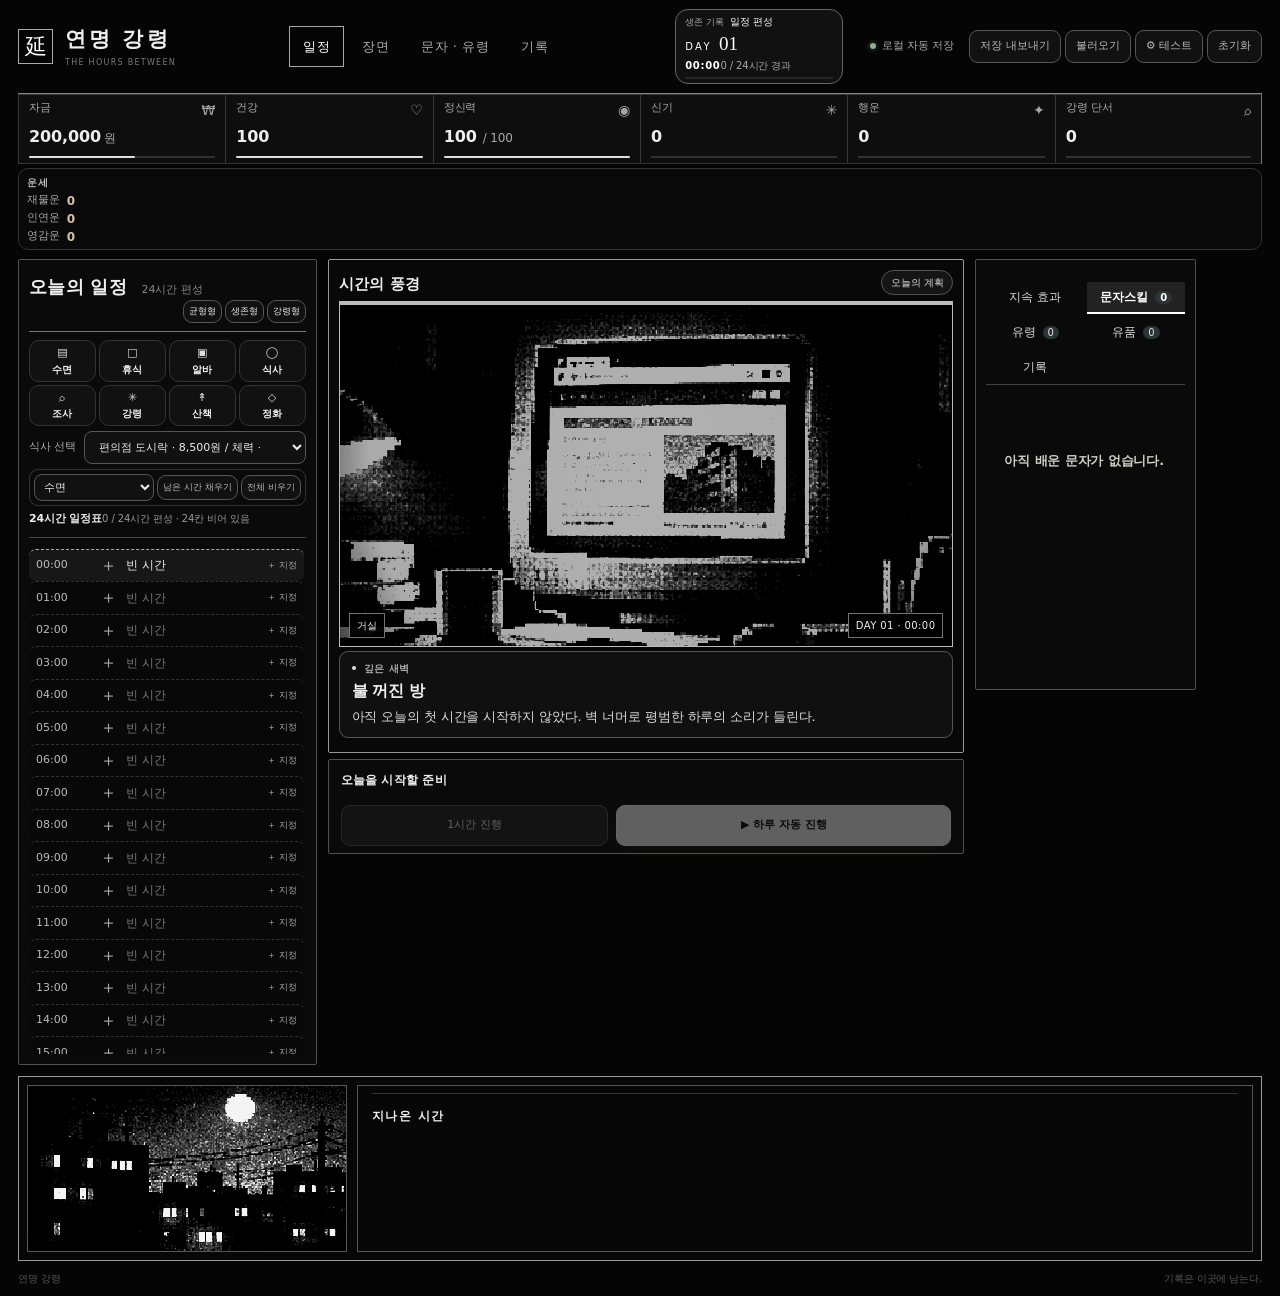
